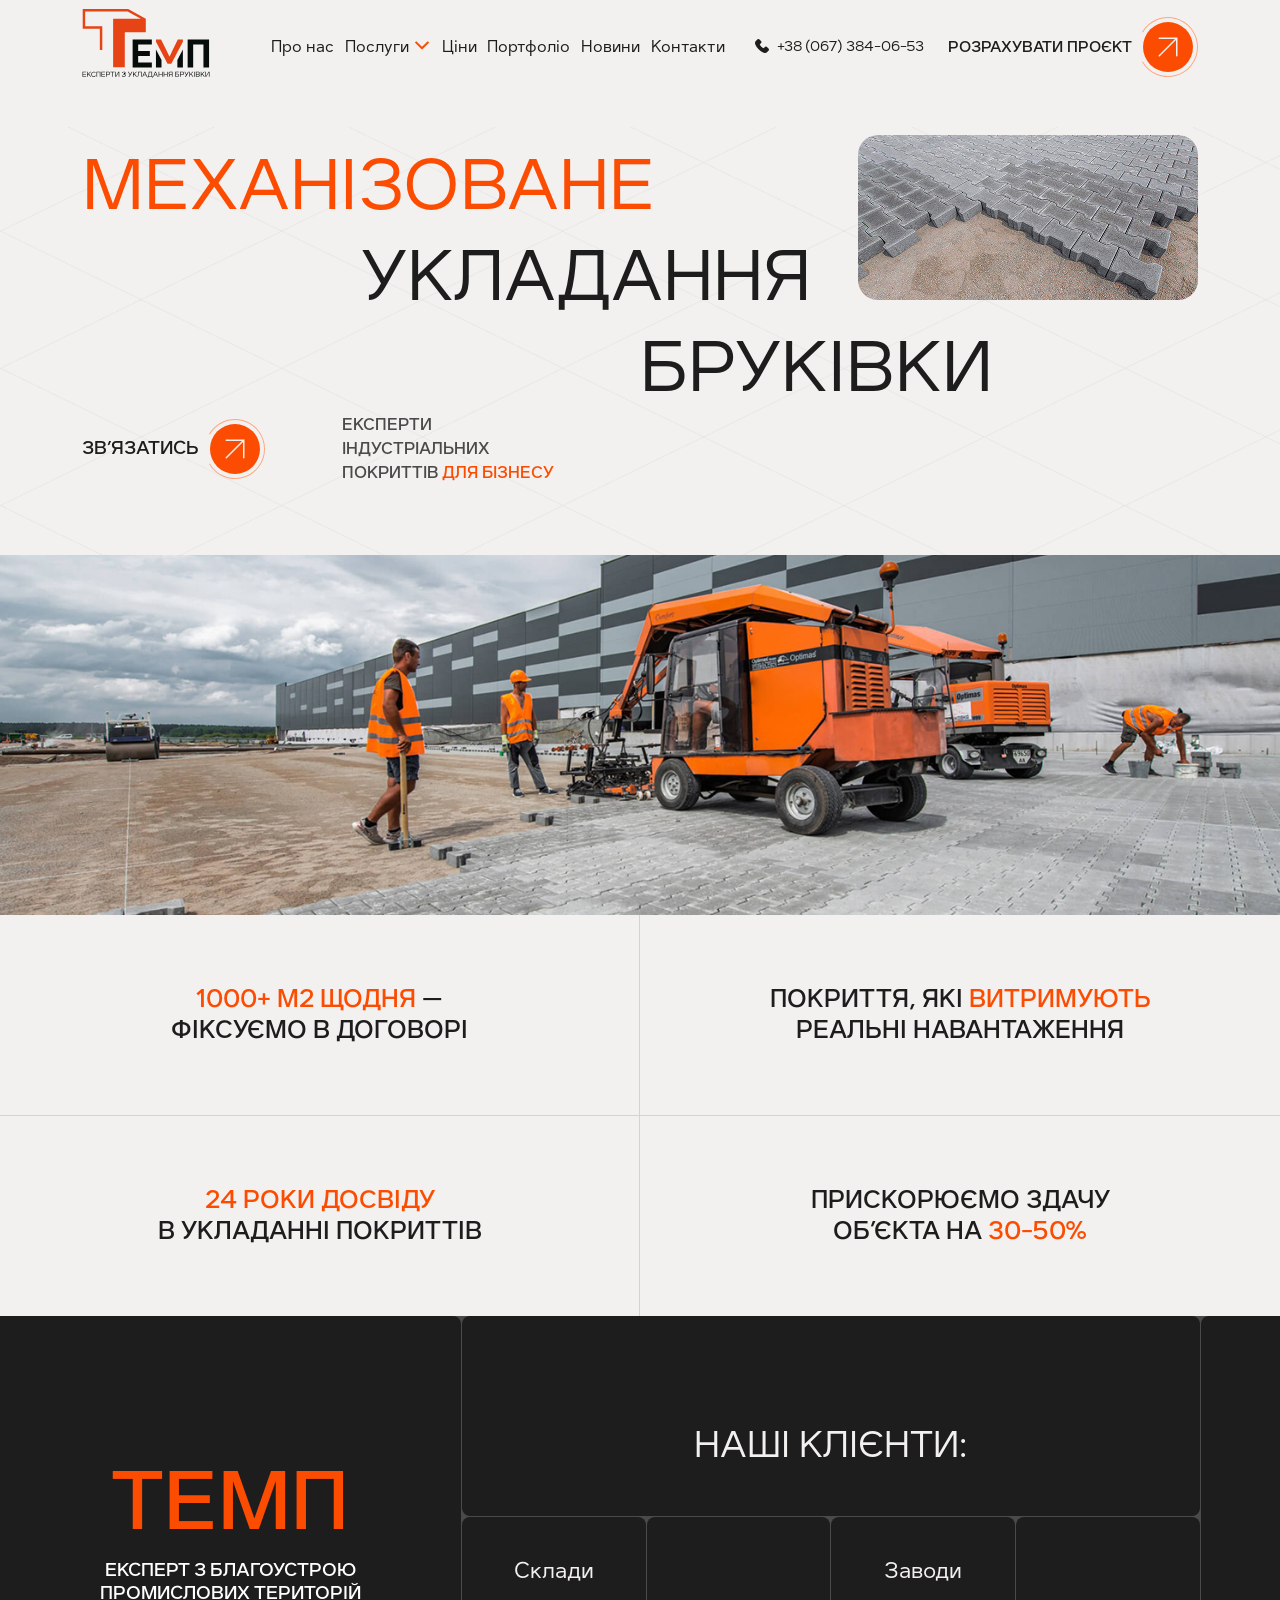
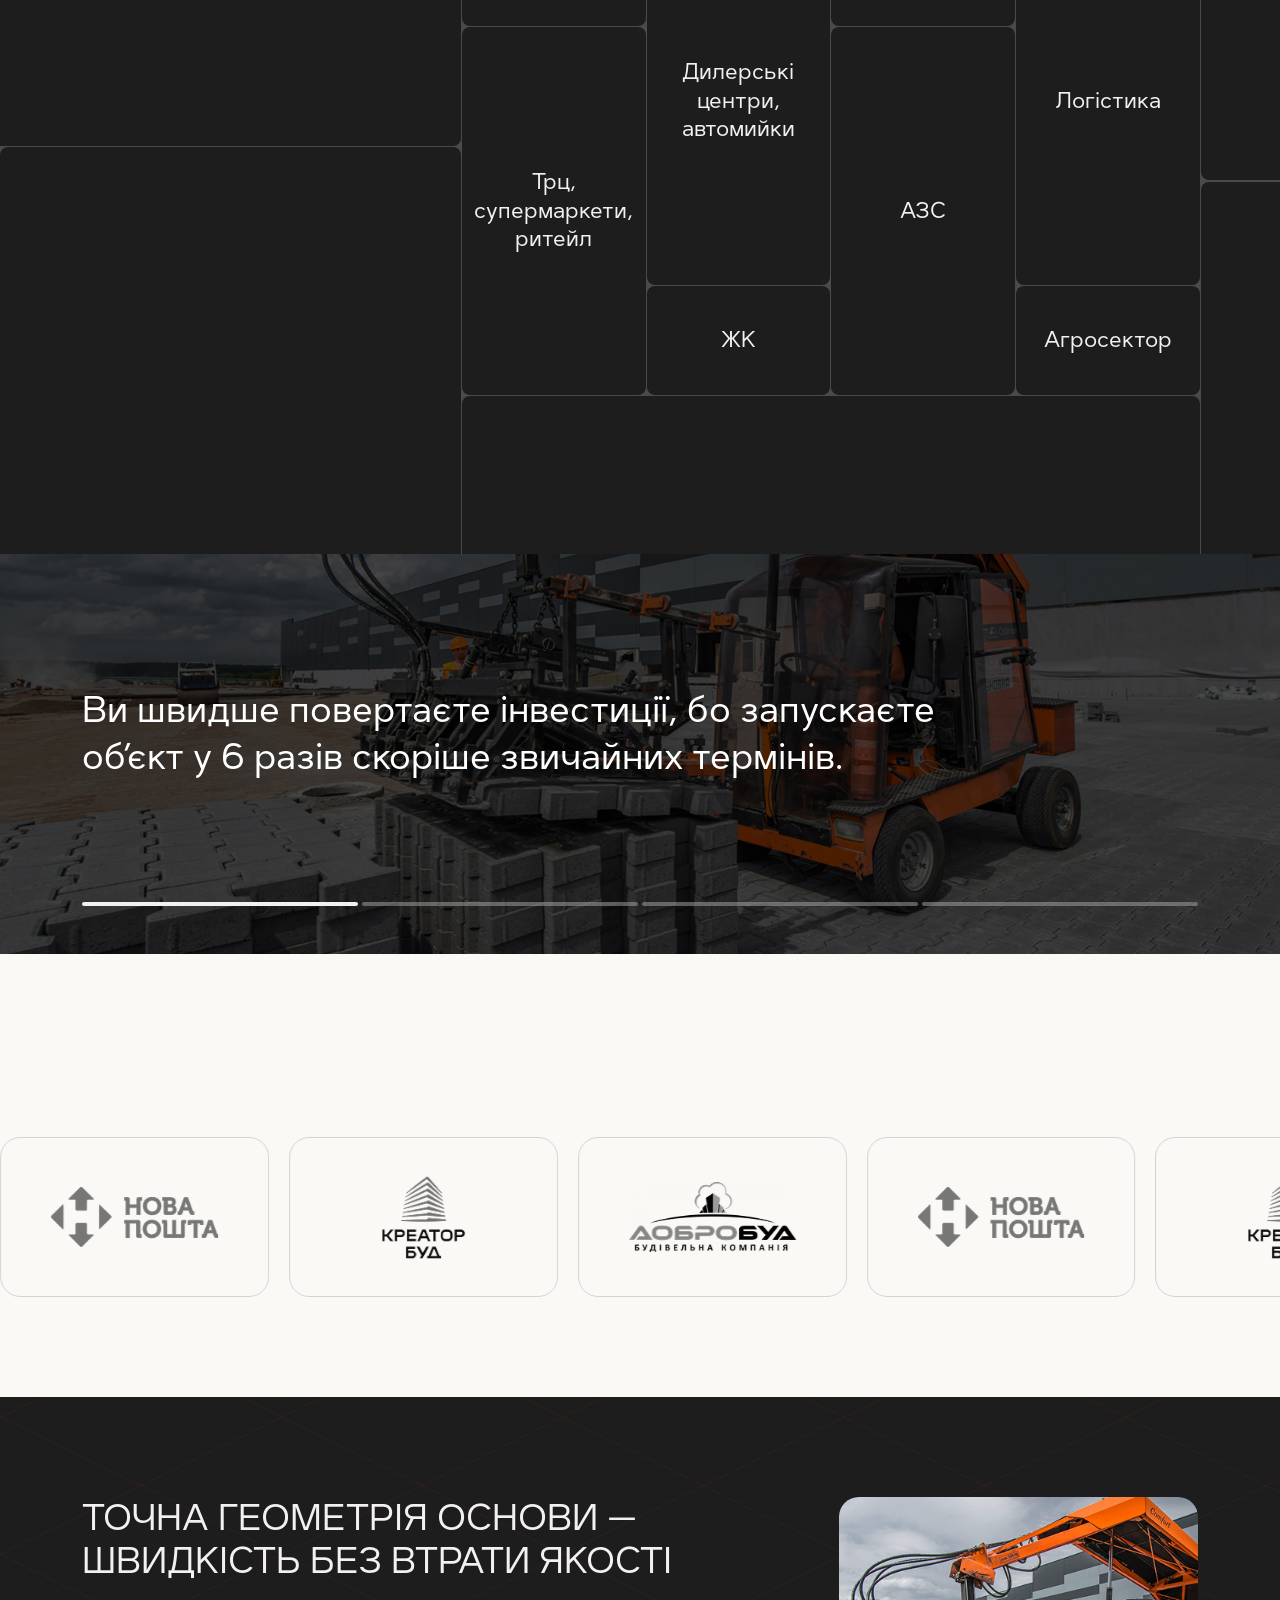
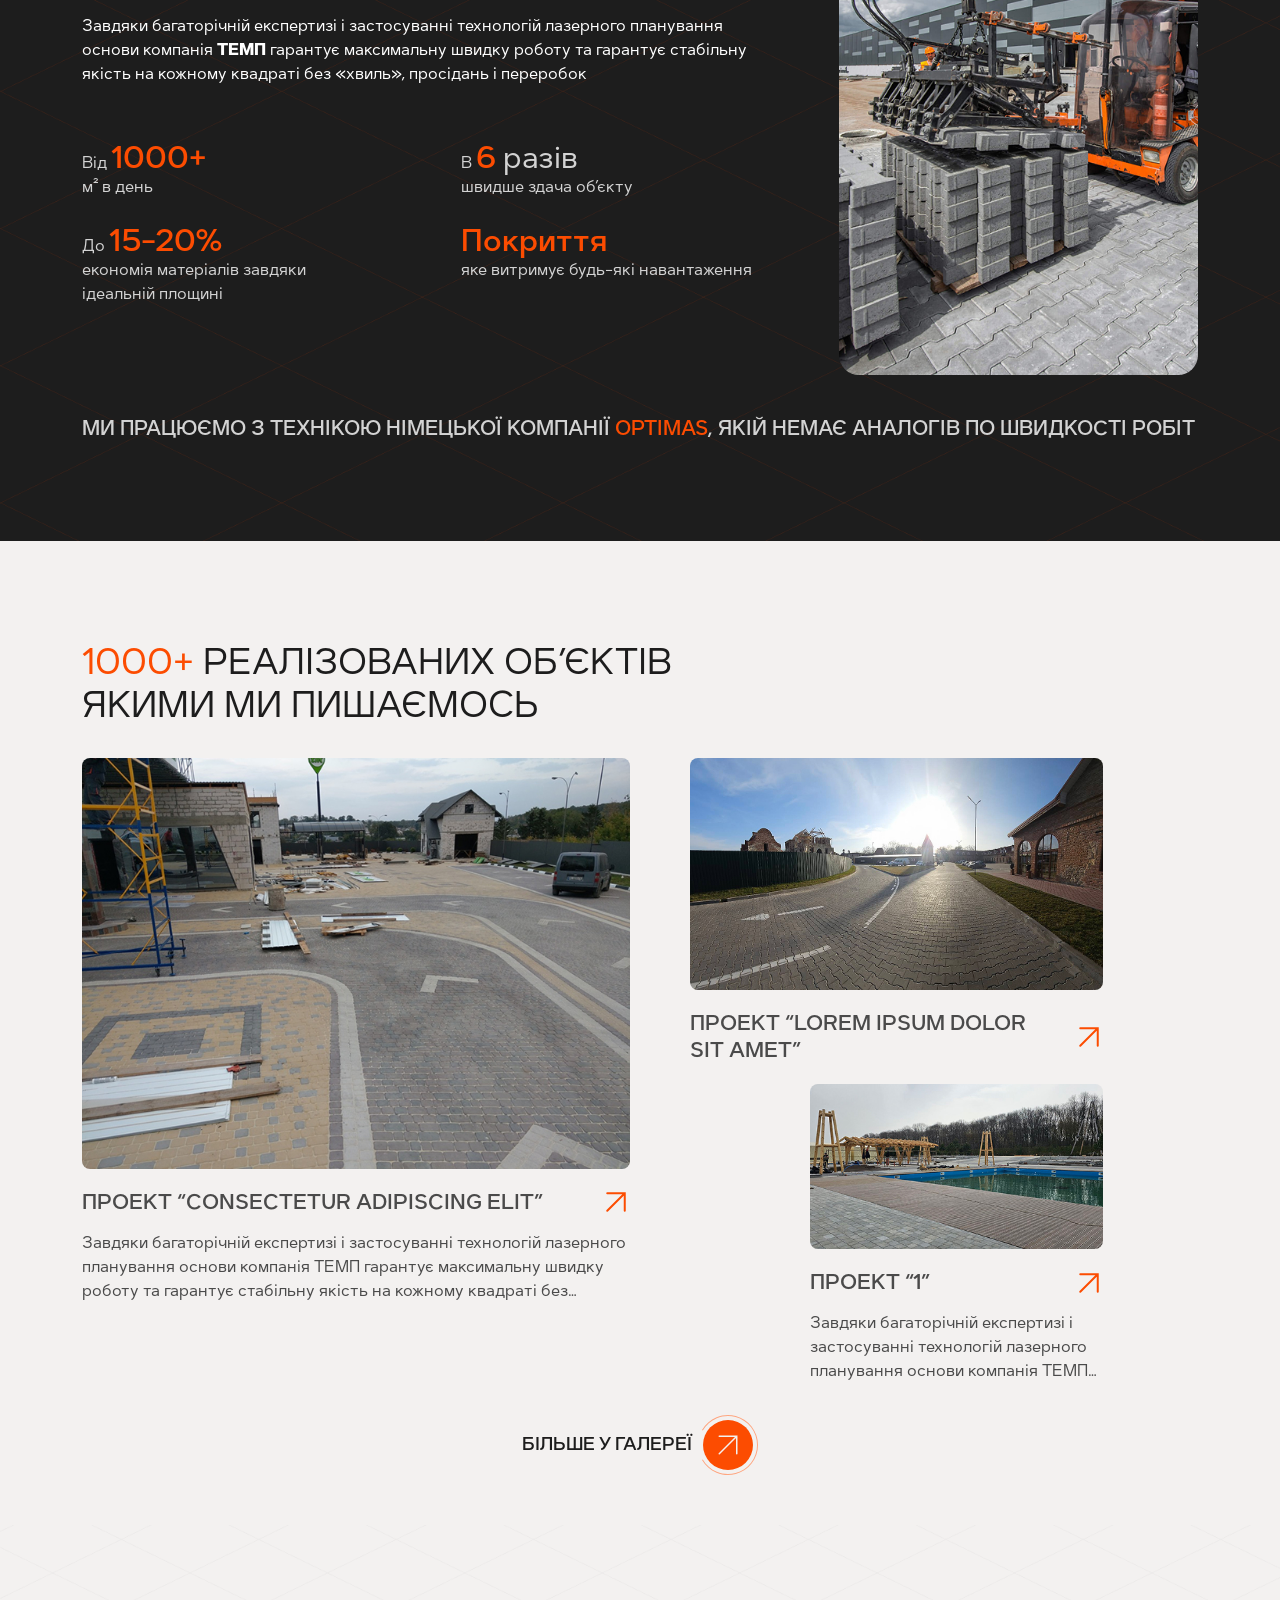
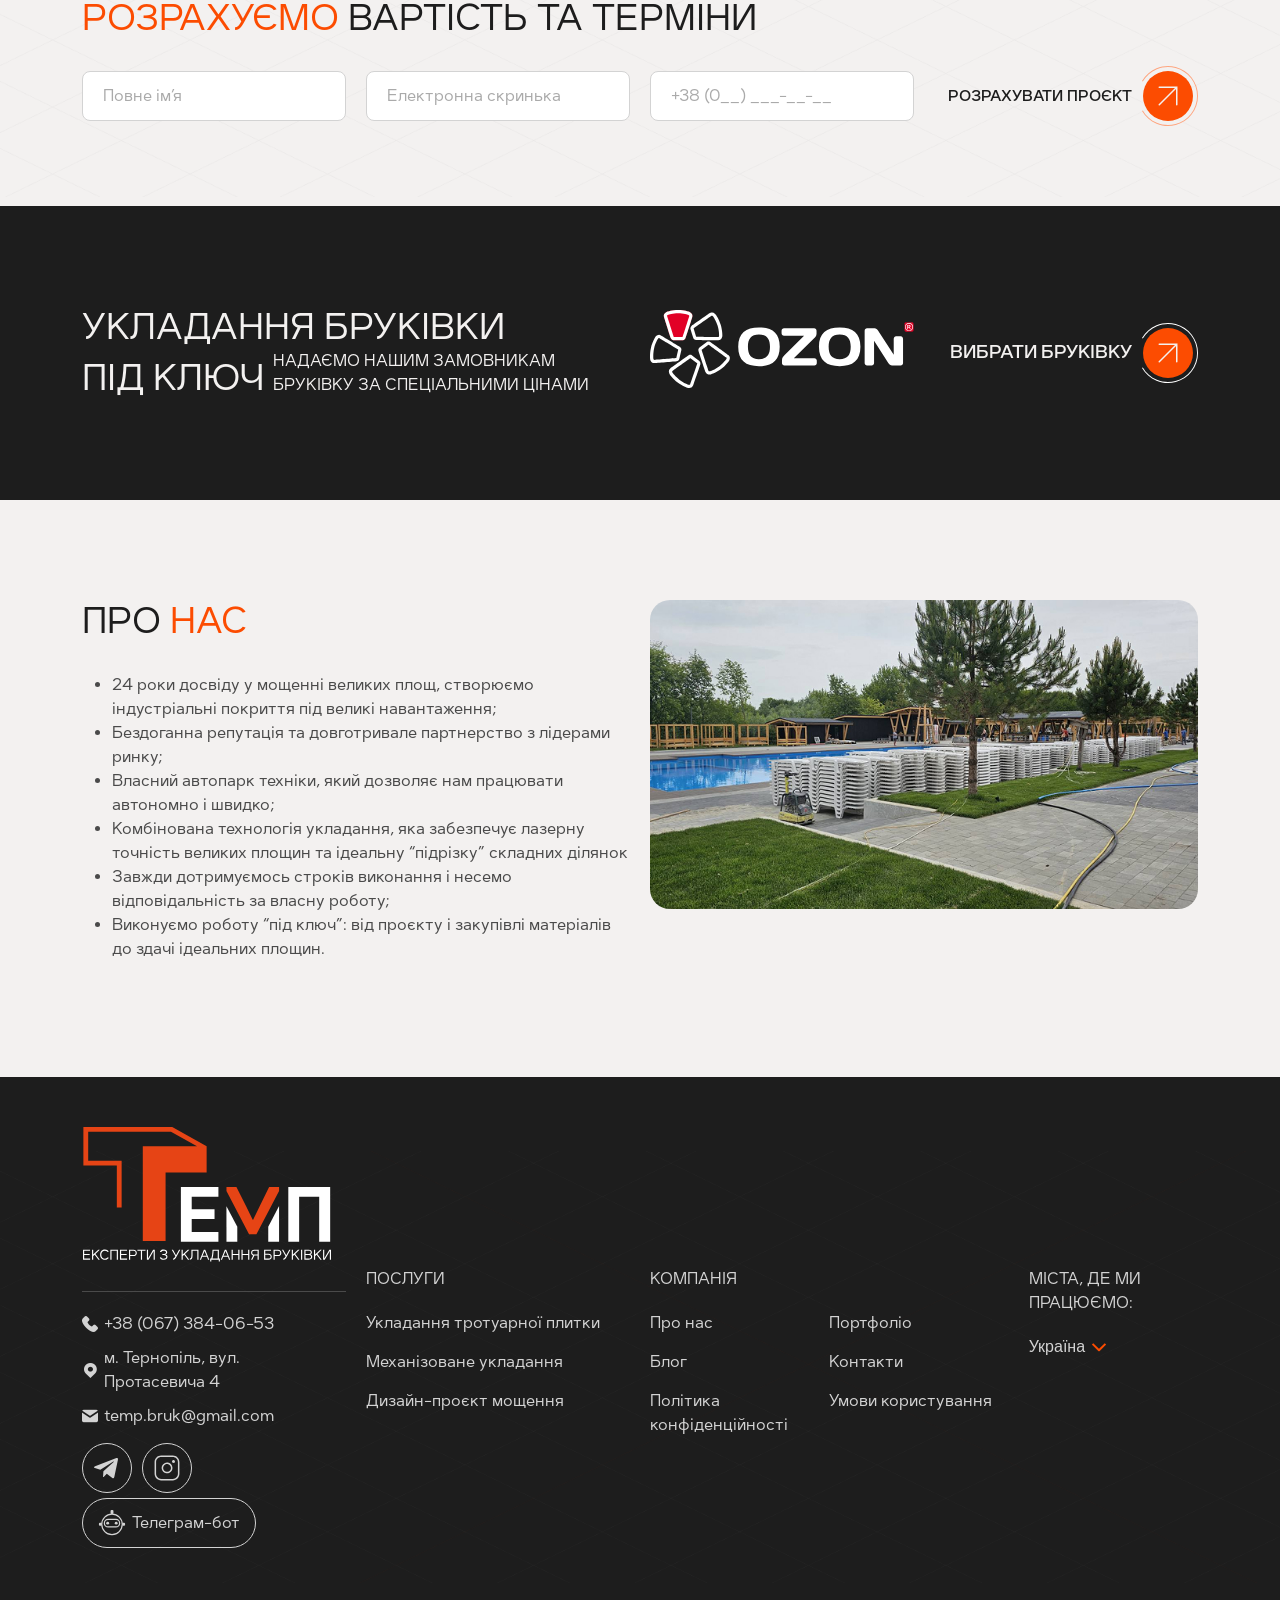
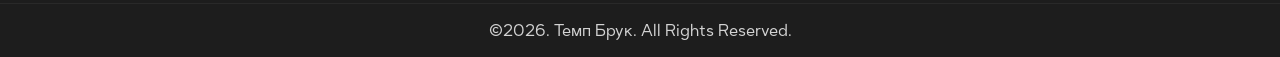
==== index.html @ 953f1223 "aos" ====
<!DOCTYPE html>
<html lang="en">

<head>
    <meta charset="UTF-8">
    <meta http-equiv="X-UA-Compatible" content="IE=edge">
    <meta name="viewport" content="width=device-width, initial-scale=1.0">
    <title>TEMP</title>
    <!-- <link rel="icon" type="image/x-icon" href="favicon.png"> -->


    <link rel="stylesheet" href="css/lib/swiper.css">
    <link rel="stylesheet" href="css/lib/bootstrap-grid.min.css">
    <link rel="stylesheet" href="css/lib/aos.css">
    <link rel="stylesheet" href="css/style.css">
</head>

<body>
    <div class="pagewrapper">
        <header class="header">
            <div class="container">
                <div class="row align-items-center">
                    <div class="col-xl-2 col-md-3 col-4">
                        <a href="#" class="header__logo">
                            <img src="img/general/logo.svg" alt="logo">
                        </a>
                    </div>
                    <div class="col-xl-5 navcol">
                        <nav class="site-nav" aria-label="Primary">
                            <ul class="header__menu">
                                <li class="menu-item"><a href="#">Про нас</a></li>
                                <li class="menu-item menu-item-has-children">
                                    <span>
                                        Послуги
                                        <i>
                                            <svg width="18" height="18" viewBox="0 0 18 18" fill="none"
                                                xmlns="http://www.w3.org/2000/svg">
                                                <path d="M14.728 6.54492L9.00071 12.2722L3.27344 6.54492"
                                                    stroke="#FC4C01" stroke-width="2" stroke-linecap="square"
                                                    stroke-linejoin="round" />
                                            </svg>
                                        </i>
                                    </span>
                                    <ul class="sub-menu">
                                        <li class="menu-item"><a href="#">Укладання бруківки</a>
                                        </li>
                                        <li class="menu-item"><a href="#">Механізоване укладання</a></li>
                                        <li class="menu-item"><a href="#">Ручне укладання бруківки</a>
                                        </li>
                                        <li class="menu-item"><a href="#">Проєктування благоустрою</a>
                                        </li>
                                    </ul>
                                </li>
                                <li class="menu-item"><a href="#">Ціни</a></li>
                                <li class="menu-item"><a href="#">Портфоліо</a></li>
                                <li class="menu-item"><a href="#">Новини</a></li>
                                <li class="menu-item"><a href="#">Контакти</a></li>
                            </ul>
                            <a href="#" class="calculate-btn">
                                Розрахувати проєкт
                                <span class="circle-animation">
                                    <svg width="60" height="60" viewBox="0 0 60 60" fill="none"
                                        xmlns="http://www.w3.org/2000/svg">
                                        <path
                                            d="M4 45C7.30315 50.7192 12.4018 55.1891 18.5052 57.7164C24.6087 60.2436 31.3757 60.687 37.7569 58.9778C44.1381 57.2685 49.7768 53.5022 53.7985 48.2628C57.8201 43.0235 60 36.604 60 30C60 23.396 57.8201 16.9765 53.7985 11.7372C49.7768 6.49784 44.1381 2.73148 37.7569 1.02224C31.3757 -0.687012 24.6087 -0.243627 18.5052 2.28362C12.4018 4.81087 7.30315 9.28075 4 15L4.82025 15.4734C8.01915 9.93466 12.9569 5.60586 18.8677 3.15837C24.7785 0.710881 31.332 0.28149 37.5118 1.93679C43.6916 3.5921 49.1523 7.23958 53.0471 12.3135C56.9418 17.3875 59.0529 23.6044 59.0529 30C59.0529 36.3956 56.9418 42.6125 53.0471 47.6865C49.1523 52.7604 43.6916 56.4079 37.5118 58.0632C31.332 59.7185 24.7785 59.2891 18.8677 56.8416C12.9569 54.3941 8.01915 50.0653 4.82025 44.5266L4 45Z"
                                            fill="#FEA680" />
                                        <rect x="5" y="5" width="50" height="50" rx="25" fill="#FC4C01" />
                                    </svg>
                                    <div class="calculate__icons">
                                        <img class="default-ic" src="img/general/arrow-circlebtn.svg" alt="icon">
                                        <img class="hover-ic" src="img/general/arrow-circlebtn.svg" alt="icon">
                                    </div>
                                </span>
                            </a>
                        </nav>
                        <button class="closemenu">
                            <img src="img/general/close.png" alt="close menu">
                        </button>
                    </div>
                    <div class="col-xl-5 col-md-9 col-8">
                        <div class="header__actions">
                            <a href="tel:+380673840653" class="header__tel">
                                <i class="icon-tel-icon"></i>
                                <span>+38 (067) 384-06-53</span>
                            </a>
                            <a href="#" class="calculate-btn">
                                Розрахувати проєкт
                                <span class="circle-animation">
                                    <svg width="60" height="60" viewBox="0 0 60 60" fill="none"
                                        xmlns="http://www.w3.org/2000/svg">
                                        <path
                                            d="M4 45C7.30315 50.7192 12.4018 55.1891 18.5052 57.7164C24.6087 60.2436 31.3757 60.687 37.7569 58.9778C44.1381 57.2685 49.7768 53.5022 53.7985 48.2628C57.8201 43.0235 60 36.604 60 30C60 23.396 57.8201 16.9765 53.7985 11.7372C49.7768 6.49784 44.1381 2.73148 37.7569 1.02224C31.3757 -0.687012 24.6087 -0.243627 18.5052 2.28362C12.4018 4.81087 7.30315 9.28075 4 15L4.82025 15.4734C8.01915 9.93466 12.9569 5.60586 18.8677 3.15837C24.7785 0.710881 31.332 0.28149 37.5118 1.93679C43.6916 3.5921 49.1523 7.23958 53.0471 12.3135C56.9418 17.3875 59.0529 23.6044 59.0529 30C59.0529 36.3956 56.9418 42.6125 53.0471 47.6865C49.1523 52.7604 43.6916 56.4079 37.5118 58.0632C31.332 59.7185 24.7785 59.2891 18.8677 56.8416C12.9569 54.3941 8.01915 50.0653 4.82025 44.5266L4 45Z"
                                            fill="#FEA680" />
                                        <rect x="5" y="5" width="50" height="50" rx="25" fill="#FC4C01" />
                                    </svg>
                                    <div class="calculate__icons">
                                        <img class="default-ic" src="img/general/arrow-circlebtn.svg" alt="icon">
                                        <img class="hover-ic" src="img/general/arrow-circlebtn.svg" alt="icon">
                                    </div>
                                </span>
                            </a>
                        </div>
                    </div>
                </div>

                <button class="mebubtn">
                    <img src="img/general/menu.png" alt="menu">
                </button>
            </div>
            <div class="menu-overlay" aria-hidden="true"></div>
        </header>

        <main class="main">
            <section class="hero">
                <div class="container">
                    <div class="hero__wrapper">
                        <h1 class="hero__title">
                            <span class="hero__redtext" data-aos="fade-left" data-aos-delay="100">механізоване</span>
                            <span class="hero__smspace" data-aos="fade-left" data-aos-delay="300">Укладання</span>
                            <span class="hero__lgspace" data-aos="fade-left" data-aos-delay="500">бруківки</span>
                        </h1>
                        <div class="hero__thumbpic">
                            <img src="img/main/hero-small.jpg" alt="img">
                        </div>
                        <div class="hero__info">
                            <a href="#" class="contact-link">
                                Зв’язатись
                                <span class="circle-animation">
                                    <svg width="60" height="60" viewBox="0 0 60 60" fill="none"
                                        xmlns="http://www.w3.org/2000/svg">
                                        <path
                                            d="M4 45C7.30315 50.7192 12.4018 55.1891 18.5052 57.7164C24.6087 60.2436 31.3757 60.687 37.7569 58.9778C44.1381 57.2685 49.7768 53.5022 53.7985 48.2628C57.8201 43.0235 60 36.604 60 30C60 23.396 57.8201 16.9765 53.7985 11.7372C49.7768 6.49784 44.1381 2.73148 37.7569 1.02224C31.3757 -0.687012 24.6087 -0.243627 18.5052 2.28362C12.4018 4.81087 7.30315 9.28075 4 15L4.82025 15.4734C8.01915 9.93466 12.9569 5.60586 18.8677 3.15837C24.7785 0.710881 31.332 0.28149 37.5118 1.93679C43.6916 3.5921 49.1523 7.23958 53.0471 12.3135C56.9418 17.3875 59.0529 23.6044 59.0529 30C59.0529 36.3956 56.9418 42.6125 53.0471 47.6865C49.1523 52.7604 43.6916 56.4079 37.5118 58.0632C31.332 59.7185 24.7785 59.2891 18.8677 56.8416C12.9569 54.3941 8.01915 50.0653 4.82025 44.5266L4 45Z"
                                            fill="#FEA680" />
                                        <rect x="5" y="5" width="50" height="50" rx="25" fill="#FC4C01" />
                                    </svg>
                                    <div class="calculate__icons">
                                        <img class="default-ic" src="img/general/arrow-circlebtn.svg" alt="icon">
                                        <img class="hover-ic" src="img/general/arrow-circlebtn.svg" alt="icon">
                                    </div>
                                </span>
                            </a>
                            <p>
                                Експерти індустріальних покриттів <span>для бізнесу</span>
                            </p>
                        </div>
                    </div>
                </div>
                <div class="hero__mainpic">
                    <img src="img/main/hero.jpg" alt="img">
                    <!-- <video autoplay="" loop="" muted="" playsinline="">
                        <source src="video/hero.mp4" type="video/mp4">
                    </video> -->
                </div>
            </section>

            <section class="benefits p0">
                <div class="row g-0">
                    <div class="col-md-6">
                        <div class="benefits__item" >
                            <p data-aos="fade-up">
                                <span>1000+ m2 щодня</span> —<br>
                                фіксуємо в договорі
                            </p>
                        </div>
                    </div>
                    <div class="col-md-6">
                        <div class="benefits__item">
                            <p data-aos="fade-up">
                                Покриття, які <span>витримують</span><br>
                                реальні навантаження
                            </p>
                        </div>
                    </div>
                    <div class="col-md-6">
                        <div class="benefits__item">
                            <p data-aos="fade-up">
                                <span>24 роки досвіду</span><br>
                                в укладанні покриттів
                            </p>
                        </div>
                    </div>
                    <div class="col-md-6">
                        <div class="benefits__item">
                            <p data-aos="fade-up">
                                Прискорюємо здачу<br>
                                об’єкта на <span>30-50%</span>
                            </p>
                        </div>
                    </div>
                </div>
            </section>

            <section class="clients p0">
                <div class="row g-0">
                    <div class="clients__leftcol">
                        <div class="gridbox v1">
                            <div class="clients__title"  data-aos="fade-up">
                                <p class="title">темп</p>
                                <p class="descr">
                                    експерт з благоустрою<br> промислових територій
                                </p>
                            </div>
                        </div>
                    </div>
                    <div class="clients__rightcol">
                        <div class="gridbox v2">
                            <h2 class="white"  data-aos="fade-up">Наші клієнти:</h2>
                        </div>
                        <div class="gridbox__wrapper row g-0">
                            <div class="col-lg-3 col-6">
                                <a href="#" class="gridbox v3">Склади</a>
                                <a href="#" class="gridbox v4">
                                    Трц,<br> супермаркети,<br> ритейл
                                </a>
                            </div>
                            <div class="col-lg-3 col-6">
                                <a href="#" class="gridbox v4">
                                    Дилерські<br> центри,<br> автомийки
                                </a>
                                <a href="#" class="gridbox v3">ЖК</a>
                            </div>
                            <div class="col-lg-3 col-6">
                                <a href="#" class="gridbox v3">Заводи</a>
                                <a href="#" class="gridbox v4">АЗС</a>
                            </div>
                            <div class="col-lg-3 col-6">
                                <a href="#" class="gridbox v4">Логістика</a>
                                <a href="#" class="gridbox v3">Агросектор</a>
                            </div>
                        </div>
                    </div>
                </div>
            </section>

            <div class="workwithtemp">
                <div class="container">
                    <p class="title"  data-aos="fade-left">Працюючи з темп:</p>
                </div>
                <div class="textslider__bg">
                    <img src="img/main/sliderbg.jpg" alt="">
                </div>
                <div class="container">
                    <div class="swiper textslider">
                        <div class="swiper-wrapper">
                            <div class="swiper-slide">
                                <div class="slide-content">
                                    <p>
                                        Ви швидше повертаєте інвестиції, бо запускаєте<br>
                                        об’єкт у 6 разів скоріше звичайних термінів.
                                    </p>
                                </div>
                            </div>
                            <div class="swiper-slide">
                                <div class="slide-content">
                                    <p>
                                        Ви отримуєте гарантію якості, відповідність міжнародним нормам та об’єкт, який
                                        пройде перевірку LIDAR сканером
                                    </p>
                                </div>
                            </div>
                            <div class="swiper-slide">
                                <div class="slide-content">
                                    <p>
                                        Вам гарантована цифрова точність та економія матеріалів чепрез вирівнювання
                                        основи лазерним планувальником
                                    </p>
                                </div>
                            </div>
                            <div class="swiper-slide">
                                <div class="slide-content">
                                    <p>
                                        Ви отримуєте роботу «під ключ» — автономну бригаду, яка заїжджає на об’єкт з
                                        власним автопарком техніки та експертизою
                                    </p>
                                </div>
                            </div>
                        </div>
                        <div class="swiper-pagination linepag"></div>
                    </div>
                </div>
            </div>

            <div class="trust">
                <div class="container">
                    <h2  data-aos="fade-left">Нам <span>довіряють</span> лідери ринку</h2>
                </div>
                <div class="swiper logoslider">
                    <div class="swiper-wrapper">
                        <div class="swiper-slide">
                            <div class="logoslider__item">
                                <img src="img/main/partner1.png" alt="logo">
                            </div>
                        </div>
                        <div class="swiper-slide">
                            <div class="logoslider__item">
                                <img src="img/main/partner2.png" alt="logo">
                            </div>
                        </div>
                        <div class="swiper-slide">
                            <div class="logoslider__item">
                                <img src="img/main/partner3.png" alt="logo">
                            </div>
                        </div>
                        <div class="swiper-slide">
                            <div class="logoslider__item">
                                <img src="img/main/partner4.png" alt="logo">
                            </div>
                        </div>
                        <div class="swiper-slide">
                            <div class="logoslider__item">
                                <img src="img/main/partner2.png" alt="logo">
                            </div>
                        </div>
                        <div class="swiper-slide">
                            <div class="logoslider__item">
                                <img src="img/main/partner3.png" alt="logo">
                            </div>
                        </div>
                        <div class="swiper-slide">
                            <div class="logoslider__item">
                                <img src="img/main/partner4.png" alt="logo">
                            </div>
                        </div>
                    </div>
                </div>
            </div>

            <section class="advantage-sect dark-bg">
                <div class="container">
                    <div class="row">
                        <div class="col-lg-8">
                            <div class="advantage-sect__content">
                                <div class="intro">
                                    <h2 class="white"  data-aos="fade-left">
                                        Точна геометрія основи — швидкість без втрати якості
                                    </h2>
                                    <p>
                                        Завдяки багаторічній експертизі і застосуванні технологій лазерного планування
                                        основи компанія <strong>ТЕМП</strong> гарантує максимальну швидку роботу та
                                        гарантує стабільну
                                        якість
                                        на кожному квадраті без «хвиль», просідань і переробок
                                    </p>
                                </div>
                                <div class="row">
                                    <div class="col-sm-6">
                                        <div class="advantage-sect__item">
                                            <p>
                                                Від <span><i>1000+</i></span><br>
                                                м² в день
                                            </p>
                                        </div>
                                    </div>
                                    <div class="col-sm-6">
                                        <div class="advantage-sect__item">
                                            <p>
                                                В <span><i>6</i> разів</span><br>
                                                швидше здача об’єкту
                                            </p>
                                        </div>
                                    </div>
                                    <div class="col-sm-6">
                                        <div class="advantage-sect__item">
                                            <p>
                                                До <span><i>15-20%</i></span><br>
                                                економія матеріалів завдяки<br> ідеальній площині
                                            </p>
                                        </div>
                                    </div>
                                    <div class="col-sm-6">
                                        <div class="advantage-sect__item">
                                            <p>
                                                <span><i>Покриття</i></span><br>
                                                яке витримує будь-які навантаження
                                            </p>
                                        </div>
                                    </div>


                                </div>
                            </div>
                        </div>
                        <div class="col-lg-4">
                            <div class="advantage-sect__img">
                                <img src="img/main/advantage.jpg" alt="img">
                            </div>
                        </div>
                        <div class="col-12">
                            <div class="infotext">
                                <p>
                                    Ми працюємо з технікою німецької компанії <span>OPTIMAS</span>, якій немає аналогів
                                    по швидкості
                                    робіт
                                </p>
                            </div>
                        </div>
                    </div>
                </div>
            </section>

            <section class="objects">
                <div class="container">
                    <h2  data-aos="fade-up">
                        <span>1000+</span> реалізованих об’єктів<br> якими ми пишаємось
                    </h2>
                    <div class="row">
                        <div class="col-md-6">
                            <div class="objects__item">
                                <a href="#">
                                    <div class="objects__item-img img-lg">
                                        <img src="img/main/object1.jpg" alt="img">
                                    </div>
                                    <h4>
                                        Проект “consectetur adipiscing elit”
                                        <button class="linkarr-anim">
                                            <img class="default-ic" src="img/general/link-arrow-orange.svg" alt="icon">
                                            <img class="hover-ic" src="img/general/link-arrow-orange.svg" alt="icon">
                                        </button>
                                    </h4>
                                    <p>
                                        Завдяки багаторічній експертизі і застосуванні технологій лазерного планування
                                        основи компанія ТЕМП гарантує максимальну швидку роботу та гарантує стабільну
                                        якість
                                        на кожному квадраті без «хвиль», просідань і переробок
                                    </p>
                                </a>
                            </div>
                        </div>
                        <div class="col-lg-5 rightcol col-md-6">
                            <div class="objects__item">
                                <a href="#">
                                    <div class="objects__item-img img-md">
                                        <img src="img/main/object2.jpg" alt="img">
                                    </div>
                                    <h4>
                                        Проект “Lorem ipsum dolor sit amet”
                                        <button class="linkarr-anim">
                                            <img class="default-ic" src="img/general/link-arrow-orange.svg" alt="icon">
                                            <img class="hover-ic" src="img/general/link-arrow-orange.svg" alt="icon">
                                        </button>
                                    </h4>
                                </a>
                            </div>
                            <div class="objects__item leftspace">
                                <a href="#">
                                    <div class="objects__item-img img-sm">
                                        <img src="img/main/object3.jpg" alt="img">
                                    </div>
                                    <h4>
                                        Проект “1”
                                        <button class="linkarr-anim">
                                            <img class="default-ic" src="img/general/link-arrow-orange.svg" alt="icon">
                                            <img class="hover-ic" src="img/general/link-arrow-orange.svg" alt="icon">
                                        </button>
                                    </h4>
                                    <p>
                                        Завдяки багаторічній експертизі і застосуванні технологій лазерного планування
                                        основи компанія ТЕМП гарантує максимальну швидку роботу та гарантує стабільну
                                        якість
                                        на кожному квадраті без «хвиль», просідань і переробок
                                    </p>
                                </a>
                            </div>
                        </div>
                    </div>
                    <div class="bottsectbtn">
                        <a href="#" class="contact-link">
                            Більше у галереї
                            <span class="circle-animation">
                                <svg width="60" height="60" viewBox="0 0 60 60" fill="none"
                                    xmlns="http://www.w3.org/2000/svg">
                                    <path
                                        d="M4 45C7.30315 50.7192 12.4018 55.1891 18.5052 57.7164C24.6087 60.2436 31.3757 60.687 37.7569 58.9778C44.1381 57.2685 49.7768 53.5022 53.7985 48.2628C57.8201 43.0235 60 36.604 60 30C60 23.396 57.8201 16.9765 53.7985 11.7372C49.7768 6.49784 44.1381 2.73148 37.7569 1.02224C31.3757 -0.687012 24.6087 -0.243627 18.5052 2.28362C12.4018 4.81087 7.30315 9.28075 4 15L4.82025 15.4734C8.01915 9.93466 12.9569 5.60586 18.8677 3.15837C24.7785 0.710881 31.332 0.28149 37.5118 1.93679C43.6916 3.5921 49.1523 7.23958 53.0471 12.3135C56.9418 17.3875 59.0529 23.6044 59.0529 30C59.0529 36.3956 56.9418 42.6125 53.0471 47.6865C49.1523 52.7604 43.6916 56.4079 37.5118 58.0632C31.332 59.7185 24.7785 59.2891 18.8677 56.8416C12.9569 54.3941 8.01915 50.0653 4.82025 44.5266L4 45Z"
                                        fill="#FEA680"></path>
                                    <rect x="5" y="5" width="50" height="50" rx="25" fill="#FC4C01"></rect>
                                </svg>
                                <div class="calculate__icons">
                                    <img class="default-ic" src="img/general/arrow-circlebtn.svg" alt="icon">
                                    <img class="hover-ic" src="img/general/arrow-circlebtn.svg" alt="icon">
                                </div>
                            </span>
                        </a>
                    </div>
                </div>
            </section>

            <section class="consult">
                <div class="container">
                    <h2  data-aos="fade-left"><span>Розрахуємо</span> вартість та терміни</h2>
                    <form action="#">
                        <div class="row align-items-center">
                            <div class="col-lg-3 col-md-4">
                                <div class="inputfield">
                                    <input type="text" placeholder="Повне ім’я">
                                </div>
                            </div>
                            <div class="col-lg-3 col-md-4">
                                <div class="inputfield">
                                    <input type="email" placeholder="Електронна скринька">
                                </div>
                            </div>
                            <div class="col-lg-3 col-md-4">
                                <div class="inputfield">
                                    <input type="text" class="telnum" placeholder="+38 (0__) ___-__-__">
                                </div>
                            </div>
                            <div class="col-lg-3 col-12 text-end text-md-center">
                                <button class="contact-link">
                                    розрахувати проєкт
                                    <span class="circle-animation">
                                        <svg width="60" height="60" viewBox="0 0 60 60" fill="none"
                                            xmlns="http://www.w3.org/2000/svg">
                                            <path
                                                d="M4 45C7.30315 50.7192 12.4018 55.1891 18.5052 57.7164C24.6087 60.2436 31.3757 60.687 37.7569 58.9778C44.1381 57.2685 49.7768 53.5022 53.7985 48.2628C57.8201 43.0235 60 36.604 60 30C60 23.396 57.8201 16.9765 53.7985 11.7372C49.7768 6.49784 44.1381 2.73148 37.7569 1.02224C31.3757 -0.687012 24.6087 -0.243627 18.5052 2.28362C12.4018 4.81087 7.30315 9.28075 4 15L4.82025 15.4734C8.01915 9.93466 12.9569 5.60586 18.8677 3.15837C24.7785 0.710881 31.332 0.28149 37.5118 1.93679C43.6916 3.5921 49.1523 7.23958 53.0471 12.3135C56.9418 17.3875 59.0529 23.6044 59.0529 30C59.0529 36.3956 56.9418 42.6125 53.0471 47.6865C49.1523 52.7604 43.6916 56.4079 37.5118 58.0632C31.332 59.7185 24.7785 59.2891 18.8677 56.8416C12.9569 54.3941 8.01915 50.0653 4.82025 44.5266L4 45Z"
                                                fill="#FEA680"></path>
                                            <rect x="5" y="5" width="50" height="50" rx="25" fill="#FC4C01"></rect>
                                        </svg>
                                        <div class="calculate__icons">
                                            <img class="default-ic" src="img/general/arrow-circlebtn.svg" alt="icon">
                                            <img class="hover-ic" src="img/general/arrow-circlebtn.svg" alt="icon">
                                        </div>
                                    </span>
                                </button>
                            </div>
                        </div>
                    </form>
                </div>
            </section>

            <section class="cta dark-bg">
                <div class="container">
                    <div class="row align-items-center">
                        <div class="col-lg-6">
                            <h2 class="white">
                                Укладання бруківки <br>
                                під ключ
                                <span class="subtext">Надаємо нашим замовникам бруківку за спеціальними цінами</span>
                            </h2>
                        </div>
                        <div class="col-lg-3">
                            <img src="img/main/logo1.svg" alt="ozon">
                        </div>
                        <div class="col-lg-3 text-end text-md-center">
                            <a href="#" class="contact-link white">
                                Вибрати бруківку
                                <span class="circle-animation">
                                    <svg width="60" height="60" viewBox="0 0 60 60" fill="none"
                                        xmlns="http://www.w3.org/2000/svg">
                                        <path
                                            d="M4 45C7.30315 50.7192 12.4018 55.1891 18.5052 57.7164C24.6087 60.2436 31.3757 60.687 37.7569 58.9778C44.1381 57.2685 49.7768 53.5022 53.7985 48.2628C57.8201 43.0235 60 36.604 60 30C60 23.396 57.8201 16.9765 53.7985 11.7372C49.7768 6.49784 44.1381 2.73148 37.7569 1.02224C31.3757 -0.687012 24.6087 -0.243627 18.5052 2.28362C12.4018 4.81087 7.30315 9.28075 4 15L4.82025 15.4734C8.01915 9.93466 12.9569 5.60586 18.8677 3.15837C24.7785 0.710881 31.332 0.28149 37.5118 1.93679C43.6916 3.5921 49.1523 7.23958 53.0471 12.3135C56.9418 17.3875 59.0529 23.6044 59.0529 30C59.0529 36.3956 56.9418 42.6125 53.0471 47.6865C49.1523 52.7604 43.6916 56.4079 37.5118 58.0632C31.332 59.7185 24.7785 59.2891 18.8677 56.8416C12.9569 54.3941 8.01915 50.0653 4.82025 44.5266L4 45Z"
                                            fill="#fff"></path>
                                        <rect x="5" y="5" width="50" height="50" rx="25" fill="#FC4C01"></rect>
                                    </svg>
                                    <div class="calculate__icons">
                                        <img class="default-ic" src="img/general/arrow-circlebtn.svg" alt="icon">
                                        <img class="hover-ic" src="img/general/arrow-circlebtn.svg" alt="icon">
                                    </div>
                                </span>
                            </a>
                        </div>
                    </div>
                </div>
            </section>

            <section class="textsection">
                <div class="container">
                    <div class="row">
                        <div class="col-lg-6">
                            <div class="textsection__content">
                                <h2  data-aos="fade-left">Про <span>нас</span></h2>
                                <ul>
                                    <li>
                                        24 роки досвіду у мощенні великих площ, створюємо індустріальні покриття під
                                        великі навантаження;
                                    </li>
                                    <li>
                                        Бездоганна репутація та довготривале партнерство з лідерами ринку;
                                    </li>
                                    <li>
                                        Власний автопарк техніки, який дозволяє нам працювати автономно і швидко;
                                    </li>
                                    <li>
                                        Комбінована технологія укладання, яка забезпечує лазерну точність великих площин
                                        та ідеальну “підрізку” складних ділянок
                                    </li>
                                    <li>
                                        Завжди дотримуємось строків виконання і несемо відповідальність за власну
                                        роботу;
                                    </li>
                                    <li>
                                        Виконуємо роботу “під ключ”: від проєкту і закупівлі матеріалів до здачі
                                        ідеальних площин.
                                    </li>
                                </ul>
                                <!-- <h3>Lorem, ipsum dolor.</h3>
                                <h4>Lorem, ipsum dolor.</h4>
                                <h5>Lorem, ipsum dolor.</h5>
                                <h6>Lorem, ipsum dolor.</h6>
                                <p>Lorem ipsum dolor sit amet consectetur adipisicing elit. Libero aliquid dolorum,
                                    labore itaque nulla nostrum sequi ea voluptatum minima ratione quis consequuntur,
                                    dolorem, sed repellendus qui ipsa possimus rerum magnam?</p> -->
                            </div>
                        </div>
                        <div class="col-lg-6">
                            <img src="img/main/image.jpg" alt="img">
                        </div>
                    </div>
                </div>
            </section>

        </main>

        <footer class="footer">
            <div class="footer__content">
                <div class="container">
                    <div class="row">
                        <div class="col-xl-12 col-lg-7 col-md-6">
                            <a class="footer__logo" href="#">
                                <img src="img/general/footer-logo.svg" alt="logo">
                            </a>
                        </div>
                        <div class="col-xxl-4 col-xl-3 col-lg-5 col-md-6">
                            <div class="footer__contact-info">
                                <ul class="addrlist">
                                    <li>
                                        <a href="tel:+380673840653">
                                            <i class="icon-tel-icon"></i>
                                            +38 (067) 384-06-53
                                        </a>
                                    </li>
                                    <li>
                                        <a href="#">
                                            <i class="icon-footer-loc"></i>
                                            м. Тернопіль, вул. Протасевича 4
                                        </a>
                                    </li>
                                    <li>
                                        <a href="mailto:temp.bruk@gmail.com">
                                            <i class="icon-footer-email"></i>
                                            temp.bruk@gmail.com
                                        </a>

                                    </li>
                                </ul>
                                <ul class="soclist">
                                    <li>
                                        <a href="#" target="_blank">
                                            <svg width="28" height="28" viewBox="0 0 28 28" fill="none"
                                                xmlns="http://www.w3.org/2000/svg">
                                                <path
                                                    d="M24.9339 5.84104L21.3083 23.0011C21.0414 24.2179 20.32 24.5137 19.3133 23.9405L13.7921 19.8539L11.1309 22.4316C10.8733 22.7644 10.4739 22.9771 10.0267 22.9771C10.023 22.9771 10.0212 22.9771 10.0175 22.9771L10.4095 17.3298L20.6421 8.04337C21.0838 7.64951 20.5427 7.42576 19.9556 7.81963L7.31396 15.819L1.86641 14.1104C0.688555 13.735 0.655427 12.927 2.11486 12.3463L23.4008 4.10284C24.3909 3.74041 25.2522 4.33953 24.932 5.84289L24.9339 5.84104Z"
                                                    fill="#D3D3D3" />
                                            </svg>
                                        </a>
                                    </li>
                                    <li>
                                        <a href="#" target="_blank">
                                            <svg width="28" height="28" viewBox="0 0 28 28" fill="none"
                                                xmlns="http://www.w3.org/2000/svg">
                                                <path
                                                    d="M24.917 8.16699C24.9168 5.35969 22.6413 3.08398 19.834 3.08398H8.16699C5.3598 3.08416 3.08416 5.3598 3.08398 8.16699V19.834C3.08398 22.6413 5.35969 24.9168 8.16699 24.917H19.834C22.6414 24.917 24.917 22.6414 24.917 19.834V8.16699ZM26.417 19.834C26.417 23.4699 23.4699 26.417 19.834 26.417H8.16699C4.53127 26.4168 1.58398 23.4697 1.58398 19.834V8.16699C1.58416 4.53138 4.53138 1.58416 8.16699 1.58398H19.834C23.4697 1.58398 26.4168 4.53127 26.417 8.16699V19.834Z"
                                                    fill="#D3D3D3" />
                                                <path
                                                    d="M11.5551 9.14161C12.5663 8.61695 13.7173 8.42476 14.8441 8.5918C15.9937 8.76227 17.0585 9.29835 17.8803 10.1201C18.7018 10.9418 19.2372 12.0059 19.4076 13.1553C19.5747 14.2822 19.3825 15.4331 18.8578 16.4443C18.3331 17.4556 17.5024 18.2759 16.4848 18.7881C15.4671 19.3002 14.3136 19.4788 13.1889 19.2979C12.0643 19.1168 11.0256 18.5856 10.2201 17.7803C9.41451 16.9747 8.88258 15.9354 8.70156 14.8106C8.52057 13.6857 8.69915 12.5323 9.21133 11.5147C9.72356 10.497 10.5438 9.66634 11.5551 9.14161ZM14.6244 10.0752C13.8095 9.95437 12.9767 10.0942 12.2455 10.4736C11.5145 10.8531 10.9215 11.4538 10.5512 12.1895C10.181 12.9252 10.0522 13.7591 10.183 14.5723C10.3139 15.3856 10.6982 16.1372 11.2807 16.7197C11.863 17.302 12.6141 17.6855 13.4271 17.8164C14.2405 17.9473 15.0751 17.8186 15.8109 17.4482C16.5467 17.0779 17.1474 16.4851 17.5268 15.7539C17.9062 15.0227 18.0451 14.1899 17.9242 13.375C17.8009 12.5441 17.4137 11.7747 16.8197 11.1807C16.2255 10.5865 15.4557 10.1985 14.6244 10.0752Z"
                                                    fill="#D3D3D3" />
                                                <path
                                                    d="M21.9838 7.27997C22.0301 7.59207 21.9767 7.91081 21.8314 8.19085C21.6861 8.4709 21.4562 8.698 21.1744 8.83985C20.8926 8.9817 20.5732 9.03107 20.2617 8.98095C19.9502 8.93082 19.6624 8.78375 19.4393 8.56066C19.2162 8.33756 19.0692 8.0498 19.0191 7.7383C18.9689 7.42681 19.0183 7.10744 19.1601 6.82562C19.302 6.5438 19.5291 6.31388 19.8091 6.16857C20.0892 6.02325 20.4079 5.96995 20.72 6.01623C21.0384 6.06343 21.3331 6.21177 21.5607 6.43934C21.7882 6.66691 21.9366 6.96163 21.9838 7.27997Z"
                                                    fill="#D3D3D3" />
                                            </svg>
                                        </a>
                                    </li>
                                    <li>
                                        <a class="textbtn" href="#" target="_blank">
                                            <svg width="28" height="28" viewBox="0 0 28 28" fill="none"
                                                xmlns="http://www.w3.org/2000/svg">
                                                <circle class="hstroke" cx="14.0006" cy="15.3063" r="10.2453"
                                                    stroke="#D3D3D3" stroke-width="1.2" />
                                                <rect class="hstroke" x="6.36758" y="10.4184" width="15.264"
                                                    height="7.424" rx="3.712" stroke="#D3D3D3" stroke-width="1.2" />
                                                <circle class="hfill" cx="9.68636" cy="14.1307" r="1.43733"
                                                    fill="#D3D3D3" />
                                                <circle class="hfill" cx="18.1805" cy="14.1307" r="1.43733"
                                                    fill="#D3D3D3" />
                                                <rect class="hfill" x="0.933594" y="13.8691" width="2.87467"
                                                    height="2.87467" rx="1" fill="#D3D3D3" />
                                                <rect class="hfill" x="12.5625" y="0.933594" width="2.87467"
                                                    height="4.18133" rx="1" fill="#D3D3D3" />
                                                <rect class="hfill" x="24.1914" y="13.8691" width="2.87467"
                                                    height="2.87467" rx="1" fill="#D3D3D3" />
                                            </svg>
                                            Телеграм-бот
                                        </a>
                                    </li>
                                </ul>
                            </div>
                        </div>
                        <div class="col-xxl-2 offset-xxl-1 col-xl-3 col-lg-4">
                            <div class="footer__item">
                                <p class="title">послуги</p>
                                <ul>
                                    <li><a href="#">Укладання тротуарної плитки</a></li>
                                    <li><a href="#">Механізоване укладання</a></li>
                                    <li><a href="#">Дизайн-проєкт мощення</a></li>
                                </ul>
                            </div>
                        </div>
                        <div class="col-xxl-3 col-xl-4 col-lg-4">
                            <div class="footer__item ">
                                <p class="title">Компанія</p>
                                <ul class="listcol2">
                                    <li><a href="#">Про нас</a></li>
                                    <li><a href="#">Портфоліо</a></li>
                                    <li><a href="#">Блог</a></li>
                                    <li><a href="#">Контакти</a></li>
                                    <li><a href="#">Політика конфіденційності</a></li>
                                    <li><a href="#">Умови користування</a></li>
                                </ul>
                            </div>
                        </div>
                        <div class="col-xxl-2 col-xl-2 col-lg-4">
                            <div class="footer__item">
                                <p class="title">Міста, де ми працюємо:</p>
                                <div class="states">
                                    <button type="button" aria-expanded="false">Україна</button>
                                    <ul>
                                        <li><a href="#">Тернопіль</a></li>
                                        <li><a href="#">Івано-Франківськ</a></li>
                                        <li><a href="#">Київ</a></li>
                                    </ul>
                                </div>
                            </div>
                        </div>
                    </div>
                </div>
            </div>
            <div class="footer__rights">
                <div class="container">
                    <p>©2026. Темп Брук. All Rights Reserved.</p>
                </div>
            </div>
        </footer>
    </div>




    <script src="js/lib/jquery.js"></script>
    <script src="js/lib/swiper.js"></script>
    <script src="js/lib/aos.js"></script>
    <script src="js/lib/jquery.inputmask.min.js"></script>
    <script src="js/main.js"></script>

</body>

</html>
---- css/style.css ----
@font-face{font-family:"DexaPro";src:url("../fonts/DexaPro-200-ExtraLight.otf") format("opentype");font-weight:200;font-style:normal;font-display:swap}@font-face{font-family:"DexaPro";src:url("../fonts/DexaPro-300-Light.otf") format("opentype");font-weight:300;font-style:normal;font-display:swap}@font-face{font-family:"DexaPro";src:url("../fonts/DexaPro-400-Regular.otf") format("opentype");font-weight:400;font-style:normal;font-display:swap}@font-face{font-family:"DexaPro";src:url("../fonts/DexaPro-500-Medium.otf") format("opentype");font-weight:500;font-style:normal;font-display:swap}@font-face{font-family:"DexaPro";src:url("../fonts/DexaPro-600-SemiBold.otf") format("opentype");font-weight:600;font-style:normal;font-display:swap}@font-face{font-family:"DexaPro";src:url("../fonts/DexaPro-700-Bold.otf") format("opentype");font-weight:700;font-style:normal;font-display:swap}@font-face{font-family:"DexaPro";src:url("../fonts/DexaPro-800-ExtraBold.otf") format("opentype");font-weight:800;font-style:normal;font-display:swap}@font-face{font-family:"DexaPro";src:url("../fonts/DexaPro-900-Black.otf") format("opentype");font-weight:900;font-style:normal;font-display:swap}@font-face{font-family:"icomoon";src:url("../fonts/icomoon.eot?jwvwkx");src:url("../fonts/icomoon.eot?jwvwkx#iefix") format("embedded-opentype"),url("../fonts/icomoon.ttf?jwvwkx") format("truetype"),url("../fonts/icomoon.woff?jwvwkx") format("woff"),url("../fonts/icomoon.svg?jwvwkx#icomoon") format("svg");font-weight:normal;font-style:normal;font-display:block}[class*=" icon-"],[class^=icon-]{font-family:"icomoon"!important;speak:never;font-style:normal;font-weight:normal;font-variant:normal;text-transform:none;line-height:1;-webkit-font-smoothing:antialiased;-moz-osx-font-smoothing:grayscale}.icon-footer-loc:before{content:"\e901"}.icon-footer-email:before{content:"\e903"}.icon-tel-icon:before{content:"\e900"}body,html{height:100%}*{-webkit-box-sizing:border-box;box-sizing:border-box}.main{-webkit-box-flex:1;-ms-flex:1 1 auto;flex:1 1 auto;padding-top:100px}.pagewrapper{min-height:100%;display:-webkit-box;display:-ms-flexbox;display:flex;-webkit-box-orient:vertical;-webkit-box-direction:normal;-ms-flex-direction:column;flex-direction:column;overflow:hidden}body{margin:0;padding:0;position:relative;font-family:"DexaPro",sans-serif;background:#F3F1F0;line-height:150%;color:#1D1D1D}body.hidden{overflow:hidden}@media (min-width:1500px){.container{max-width:1444px}}.row:not(.g-0){margin-left:-10px;margin-right:-10px}.row:not(.g-0)>*{padding-left:10px;padding-right:10px}input{outline:none}img{max-width:100%}h1,h2,h3,h4,h5,h6,p{margin:0}h2{color:#1D1D1D;text-transform:uppercase;font-size:50px;font-weight:400;line-height:120%;margin-bottom:60px}h2.white{color:#F3F1F0}h2 span{color:#FC4C01}.dark-bg{background-color:#1D1D1D}section{padding:130px 0}.p0{padding:0}.text-center{text-align:center}.text-end{text-align:right}.circle-animation{position:absolute;right:0;top:50%;-webkit-transform:translateY(-50%);transform:translateY(-50%);width:60px;height:60px;display:-webkit-box;display:-ms-flexbox;display:flex;-webkit-box-align:center;-ms-flex-align:center;align-items:center;-webkit-box-pack:center;-ms-flex-pack:center;justify-content:center}.circle-animation svg{width:100%;-webkit-transition:0.5s;transition:0.5s}.circle-animation svg path,.circle-animation svg rect{-webkit-transition:0.3s;transition:0.3s}.circle-animation .calculate__icons{display:-webkit-box;display:-ms-flexbox;display:flex;width:28px;height:28px;overflow:hidden;position:absolute;-webkit-box-orient:vertical;-webkit-box-direction:normal;-ms-flex-direction:column;flex-direction:column;color:inherit;overflow:hidden}.circle-animation .default-ic{-webkit-transition:opacity 0.3s,-webkit-transform 0.3s;transition:opacity 0.3s,-webkit-transform 0.3s;transition:transform 0.3s,opacity 0.3s;transition:transform 0.3s,opacity 0.3s,-webkit-transform 0.3s;opacity:1;-webkit-transform:translate(0,0);transform:translate(0,0)}.circle-animation .hover-ic{-webkit-transition:opacity 0.3s,-webkit-transform 0.3s;transition:opacity 0.3s,-webkit-transform 0.3s;transition:transform 0.3s,opacity 0.3s;transition:transform 0.3s,opacity 0.3s,-webkit-transform 0.3s;opacity:0;-webkit-transform:translate(-100%,0);transform:translate(-100%,0)}a:hover .circle-animation .default-ic,button:hover .circle-animation .default-ic{opacity:0;-webkit-transform:translate(100%,-100%);transform:translate(100%,-100%);-webkit-transition:opacity 0.3s,-webkit-transform 0.3s;transition:opacity 0.3s,-webkit-transform 0.3s;transition:transform 0.3s,opacity 0.3s;transition:transform 0.3s,opacity 0.3s,-webkit-transform 0.3s}a:hover .circle-animation .hover-ic,button:hover .circle-animation .hover-ic{opacity:1;-webkit-transform:translate(0,-100%);transform:translate(0,-100%);-webkit-transition:opacity 0.3s ease 0.2s,-webkit-transform 0.3s ease 0.2s;transition:opacity 0.3s ease 0.2s,-webkit-transform 0.3s ease 0.2s;transition:transform 0.3s ease 0.2s,opacity 0.3s ease 0.2s;transition:transform 0.3s ease 0.2s,opacity 0.3s ease 0.2s,-webkit-transform 0.3s ease 0.2s}a:hover .circle-animation svg,button:hover .circle-animation svg{-webkit-transform:rotate(-360deg);transform:rotate(-360deg)}a:hover .circle-animation svg path,a:hover .circle-animation svg rect,button:hover .circle-animation svg path,button:hover .circle-animation svg rect{fill:#B03501}a.white:hover .circle-animation svg,button.white:hover .circle-animation svg{-webkit-transform:rotate(-360deg);transform:rotate(-360deg)}a.white:hover .circle-animation svg path,button.white:hover .circle-animation svg path{fill:#fff}.linkarr-anim{display:-webkit-box;display:-ms-flexbox;display:flex;width:28px;height:28px;overflow:hidden;position:absolute;-webkit-box-orient:vertical;-webkit-box-direction:normal;-ms-flex-direction:column;flex-direction:column;color:inherit;overflow:hidden;padding:0;border:none;outline:none;background:transparent;cursor:pointer;position:absolute;right:0;top:50%;-webkit-transform:translateY(-50%);transform:translateY(-50%)}.linkarr-anim svg{width:100%;-webkit-transition:0.5s;transition:0.5s}.linkarr-anim svg path,.linkarr-anim svg rect{-webkit-transition:0.3s;transition:0.3s}.linkarr-anim .default-ic{-webkit-transition:opacity 0.3s,-webkit-transform 0.3s;transition:opacity 0.3s,-webkit-transform 0.3s;transition:transform 0.3s,opacity 0.3s;transition:transform 0.3s,opacity 0.3s,-webkit-transform 0.3s;opacity:1;-webkit-transform:translate(0,0);transform:translate(0,0)}.linkarr-anim .hover-ic{-webkit-transition:opacity 0.3s,-webkit-transform 0.3s;transition:opacity 0.3s,-webkit-transform 0.3s;transition:transform 0.3s,opacity 0.3s;transition:transform 0.3s,opacity 0.3s,-webkit-transform 0.3s;opacity:0;-webkit-transform:translate(-100%,0);transform:translate(-100%,0)}a:hover .default-ic{opacity:0;-webkit-transform:translate(100%,-100%);transform:translate(100%,-100%);-webkit-transition:opacity 0.3s,-webkit-transform 0.3s;transition:opacity 0.3s,-webkit-transform 0.3s;transition:transform 0.3s,opacity 0.3s;transition:transform 0.3s,opacity 0.3s,-webkit-transform 0.3s}a:hover .hover-ic{opacity:1;-webkit-transform:translate(0,-100%);transform:translate(0,-100%);-webkit-transition:opacity 0.3s ease 0.2s,-webkit-transform 0.3s ease 0.2s;transition:opacity 0.3s ease 0.2s,-webkit-transform 0.3s ease 0.2s;transition:transform 0.3s ease 0.2s,opacity 0.3s ease 0.2s;transition:transform 0.3s ease 0.2s,opacity 0.3s ease 0.2s,-webkit-transform 0.3s ease 0.2s}a:hover .default-ic svg,a:hover .hover-ic svg{-webkit-transform:rotate(-360deg);transform:rotate(-360deg)}a:hover .default-ic svg path,a:hover .default-ic svg rect,a:hover .hover-ic svg path,a:hover .hover-ic svg rect{fill:#B03501}@media (max-width:1499.8px){h2{font-size:42px;margin-bottom:40px}}@media (max-width:1399.8px){h2{font-size:36px;margin-bottom:30px}section{padding:100px 0}}@media (max-width:1199.8px){h2{font-size:32px}}@media (max-width:991.8px){h2{font-size:36px}.text-md-center{text-align:center}.text-md-start{text-align:left}}@media (max-width:767.8px){h2{font-size:32px}h2 br{display:none}section{padding:70px 0}}@media (max-width:575.8px){h2{font-size:28px}}.hero{padding:40px 0 0 0;background:url("../img/main/hero-bg.png") no-repeat center/100% auto}.hero__wrapper{position:relative;padding-bottom:70px}.hero__title{margin:0;font-size:100px;line-height:115%;text-transform:uppercase;font-weight:400}.hero__title span{display:block}.hero__redtext{color:#FC4C01}.hero__smspace{padding-left:25%}.hero__lgspace{padding-left:50%}.hero__thumbpic{width:340px;height:206px;position:absolute;right:0;top:-5px;border-radius:20px;overflow:hidden}.hero__thumbpic img{width:100%;height:100%;-o-object-fit:cover;object-fit:cover;-o-object-position:50% 50%;object-position:50% 50%;vertical-align:top}.contact-link{position:relative;text-decoration:none;text-transform:uppercase;color:#1D1D1D;font-size:18px;font-weight:500;line-height:120%;-webkit-transition:0.3s;transition:0.3s;display:inline-block;padding:0 66px 0 0;border:none;background:transparent;cursor:pointer}.contact-link:hover{color:#B03501}.contact-link.white{color:#F3F1F0}.hero__info{display:-webkit-box;display:-ms-flexbox;display:flex;-webkit-box-align:center;-ms-flex-align:center;align-items:center;-webkit-box-pack:justify;-ms-flex-pack:justify;justify-content:space-between;max-width:600px}.hero__info p{max-width:240px;margin:0;text-transform:uppercase;color:#4A4A4A;font-weight:500}.hero__info p a,.hero__info p span{color:#FC4C01}.hero__info p a{text-decoration:none;-webkit-transition:0.3s;transition:0.3s}.hero__info p a:hover{color:#B03501}.hero__mainpic{position:relative;overflow:hidden;height:420px}.hero__mainpic img,.hero__mainpic video{width:100%;height:100%;-o-object-fit:cover;object-fit:cover;-o-object-position:50% 50%;object-position:50% 50%}.benefits .col-md-6{border-bottom:1px solid #D3D3D3}.benefits .col-md-6:nth-child(2n) .benefits__item{padding-right:calc((100vw - 1420px) / 2)}.benefits .col-md-6:nth-child(odd) .benefits__item{padding-left:calc((100vw - 1420px) / 2);border-right:1px solid #D3D3D3}.benefits .col-md-6:nth-last-child(-n+2){border-bottom:none}.benefits__item{text-align:center;min-height:244px;height:100%;display:-webkit-box;display:-ms-flexbox;display:flex;-webkit-box-align:center;-ms-flex-align:center;align-items:center;-webkit-box-pack:center;-ms-flex-pack:center;justify-content:center;padding:40px 80px}.benefits__item p{font-size:30px;line-height:130%;font-weight:500;text-transform:uppercase}.benefits__item p span{color:#FC4C01}.clients{background:#4A4A4A;position:relative;overflow:hidden;padding-bottom:250px}.clients__leftcol{width:100%;max-width:36%;-webkit-box-flex:0;-ms-flex:0 0 36%;flex:0 0 36%;position:relative}.clients__leftcol:after{content:"";display:block;position:absolute;left:0;top:431px;background:#1D1D1D;height:calc(100% - 430px + 249px);width:100%;border-radius:8px 8px 8px 0}.clients__rightcol{width:100%;max-width:64%;-webkit-box-flex:0;-ms-flex:0 0 64%;flex:0 0 64%;padding-left:1px;padding-right:calc((100vw - 1420px) / 2);position:relative}.clients__rightcol:after,.clients__rightcol:before{content:"";display:block;position:absolute;right:-1px;background:#1D1D1D;height:calc(50% + 124px);width:calc((100vw - 1421px) / 2);border-radius:8px 0 0 8px}.clients__rightcol:after{top:0}.clients__rightcol:before{top:calc(50% + 126px)}.gridbox{background:#1D1D1D;padding:20px;border-radius:8px;width:100%;display:-webkit-box;display:-ms-flexbox;display:flex;-webkit-box-align:center;-ms-flex-align:center;align-items:center;-webkit-box-pack:center;-ms-flex-pack:center;justify-content:center;text-align:center}.gridbox.v1{height:430px;border-radius:0 8px 8px 0}.gridbox.v2{height:250px}.gridbox.v3{height:109px;margin-top:1px}.gridbox.v4{height:368px;margin-top:1px}.gridbox h2{margin:0;padding-top:60px}a.gridbox{-webkit-transition:0.3s;transition:0.3s;text-decoration:none;color:#F3F1F0;font-size:22px;line-height:130%}a.gridbox:hover{background:#FC4C01}.gridbox__wrapper{position:relative}.gridbox__wrapper.row{margin-left:-0.5px;margin-right:-0.5px}.gridbox__wrapper.row>*{padding-left:0.5px;padding-right:0.5px}.gridbox__wrapper:after{content:"";display:block;position:absolute;left:1px;top:calc(100% + 1px);background:#1D1D1D;height:249px;width:calc(100% - 1px);border-radius:8px}.clients__title .title{text-transform:uppercase;color:#FC4C01;font-size:100px;font-weight:500;line-height:115%;margin-bottom:30px}.clients__title .descr{margin:0;text-transform:uppercase;color:#fff;font-size:22px;line-height:130%;font-weight:500}.workwithtemp{margin-top:-1px;position:relative;z-index:1}.workwithtemp .container{position:relative}.workwithtemp .title{font-size:50px;color:#F3F1F0;line-height:120%;text-transform:uppercase;position:absolute;margin-top:-100px;left:20px}.textslider{height:480px;position:relative}.textslider p{color:#fff;font-size:40px;line-height:130%;margin:0;max-width:940px}.textslider .slide-content{padding:40px 0 80px;display:-webkit-box;display:-ms-flexbox;display:flex;-webkit-box-align:center;-ms-flex-align:center;align-items:center;height:100%}.textslider__bg{position:absolute;left:0;top:0;width:100%;height:100%;-o-object-fit:cover;object-fit:cover;-o-object-position:50% 50%;object-position:50% 50%}.textslider__bg img{width:100%;height:100%;-o-object-fit:cover;object-fit:cover;-o-object-position:50% 50%;object-position:50% 50%}.textslider__bg:after{content:"";display:block;position:absolute;left:0;top:0;width:100%;height:100%;background:rgba(0,0,0,0.7)}.swiper-pagination.linepag{display:-webkit-box;display:-ms-flexbox;display:flex;gap:4px;width:100%;margin-bottom:40px}.swiper-pagination.linepag .swiper-pagination-bullet{-webkit-box-flex:1;-ms-flex:1;flex:1;height:4px;border-radius:10px;margin:0!important;background:#AAAAAA;opacity:1;opacity:0.5}.swiper-pagination.linepag .swiper-pagination-bullet-active{opacity:1;background:#F3F1F0}.trust{padding:130px 0;background:#FAF9F6}.trust h2{margin-bottom:60px}.logoslider .swiper-wrapper{-webkit-transition-timing-function:linear!important;transition-timing-function:linear!important}.logoslider__item{height:220px;display:-webkit-box;display:-ms-flexbox;display:flex;-webkit-box-align:center;-ms-flex-align:center;align-items:center;-webkit-box-pack:center;-ms-flex-pack:center;justify-content:center;border-radius:20px;background:#FAF9F6;border:1px solid #D3D3D3}.logoslider__item img{max-width:calc(100% - 100px);max-height:calc(100% - 40px)}.advantage-sect{background-image:url(../img/main/squares.png);background-repeat:no-repeat;background-position:center;background-size:100% auto}.advantage-sect__content .intro{margin-bottom:60px;max-width:700px}.advantage-sect__content .intro p{color:#fff}.advantage-sect__item{margin-bottom:30px}.advantage-sect__item p{color:#D3D3D3}.advantage-sect__item p span{font-size:40px}.advantage-sect__item p i{font-style:normal;font-weight:500;color:#FC4C01}.advantage-sect__img{position:relative}.advantage-sect__img img{width:100%;vertical-align:top;border-radius:20px}.infotext{margin-top:40px}.infotext p{color:#D3D3D3;text-transform:uppercase;font-size:22px;line-height:130%;font-weight:500}.infotext p span{color:#FC4C01}.infotext p:last-child{margin-bottom:0}.objects{padding-bottom:60px}.objects .rightcol{padding-left:50px}.objects__item{display:block;margin-bottom:20px}.objects__item a{text-decoration:none}.objects__item.leftspace{padding-left:120px}.objects__item h4{text-transform:uppercase;color:#4A4A4A;font-size:22px;line-height:130%;font-weight:500;margin-bottom:15px;position:relative;padding-right:40px;-webkit-transition:0.3s;transition:0.3s}.objects__item p{color:#4A4A4A;margin:0;display:-webkit-box;-webkit-line-clamp:3;-webkit-box-orient:vertical;overflow:hidden}.objects__item a:hover .objects__item-img img{-webkit-transform:scale(1.05);transform:scale(1.05)}.objects__item a:hover h4{color:#FC4C01}.objects__item-img{position:relative;overflow:hidden;border-radius:8px;margin-bottom:30px}.objects__item-img.img-lg{aspect-ratio:4/3}.objects__item-img.img-md{aspect-ratio:1.78/1}.objects__item-img.img-sm{aspect-ratio:1.78/1}.objects__item-img img{position:absolute;left:0;top:0;width:100%;height:100%;-o-object-fit:cover;object-fit:cover;-o-object-position:50% 50%;object-position:50% 50%;-webkit-transition:1s;transition:1s}.bottsectbtn{text-align:center;margin-top:30px}.consult{padding:80px 0 85px;background:url("../img/main/consult-squares.png") no-repeat center/100% auto}.consult .contact-link{font-family:"DexaPro",sans-serif}.inputfield input{width:100%;height:50px;border-radius:8px;background:#fff;border:1px solid #D3D3D3;padding-left:20px;padding-right:20px;font-family:"DexaPro",sans-serif;font-size:16px}.inputfield input::-webkit-input-placeholder{color:#AAAAAA}.inputfield input::-moz-placeholder{color:#AAAAAA}.inputfield input:-ms-input-placeholder{color:#AAAAAA}.inputfield input::-ms-input-placeholder{color:#AAAAAA}.inputfield input::placeholder{color:#AAAAAA}.cta h2{margin:0}.cta h2 .subtext{color:#F3F1F0;font-size:16px;line-height:150%;display:inline-block;max-width:330px}.textsection img{vertical-align:top;border-radius:20px;width:100%}.textsection__content{max-width:580px}.textsection__content li,.textsection__content p{color:#4A4A4A}.textsection__content ul{padding-left:30px}.textsection__content h3,.textsection__content h4,.textsection__content h5,.textsection__content h6{font-weight:400;margin-bottom:10px;line-height:130%}.textsection__content h3{font-size:30px}.textsection__content h4{font-size:24px}.textsection__content h5{font-size:21px}.textsection__content h6{font-size:16px}@media (max-width:1499.8px){.hero__title{font-size:80px}.hero__thumbpic{height:165px}.hero__info{max-width:550px}.benefits__item p{font-size:24px}.benefits__item{min-height:200px}.logoslider__item{height:180px}.workwithtemp .title{font-size:42px;margin-top:-80px}.objects__item-img{margin-bottom:20px}.trust h2{margin-bottom:40px}.benefits .col-md-6:nth-child(2n) .benefits__item,.clients__rightcol{padding-right:calc((100vw - 1300px) / 2)}.benefits .col-md-6:nth-child(odd) .benefits__item{padding-left:calc((100vw - 1300px) / 2)}.clients__rightcol:after,.clients__rightcol:before{width:calc((100vw - 1301px) / 2)}.objects__item h4{font-size:21px}}@media (max-width:1399.8px){.hero__title{font-size:70px;line-height:130%}.hero__info{max-width:500px}.hero__mainpic{height:360px}.clients{padding-bottom:160px}.clients__title .title{font-size:80px;margin-bottom:10px}.gridbox.v2{height:200px}.textslider{height:400px}.logoslider__item{height:160px}.consult .contact-link{font-size:15px;font-weight:500}.trust{padding:100px 0}.clients__title .descr{font-size:18px}.infotext p{font-size:20px}.advantage-sect__item p span{font-size:30px}.textslider p,.workwithtemp .title{font-size:36px}.benefits .col-md-6:nth-child(2n) .benefits__item,.clients__rightcol{padding-right:calc((100vw - 1120px) / 2)}.benefits .col-md-6:nth-child(odd) .benefits__item{padding-left:calc((100vw - 1120px) / 2)}.clients__rightcol:after,.clients__rightcol:before{width:calc((100vw - 1121px) / 2)}}@media (max-width:1199.8px){.hero__title{font-size:50px}.hero__smspace{padding-left:15%}.hero__lgspace{padding-left:35%}.hero__thumbpic{height:180px;width:320px}.hero__wrapper{padding-bottom:50px}.hero__info{margin-top:15px;max-width:570px}.benefits__item{min-height:160px;padding:20px}.gridbox.v2{height:150px}.gridbox h2{padding-top:20px}.clients__title .title{font-size:60px}.clients__title .descr{font-weight:400}.gridbox.v1{height:340px}.clients__leftcol:after{height:calc(100% - 340px + 159px);top:341px}.gridbox__wrapper:after{height:159px}.clients__rightcol:after,.clients__rightcol:before{height:calc(50% + 79px)}.clients__rightcol:before{top:calc(50% + 80px)}.gridbox.v4{height:300px}a.gridbox{font-size:18px}.textslider{height:360px}.advantage-sect__content .intro{margin-bottom:30px}.objects__item.leftspace{padding-left:80px}.cta h2 .subtext{font-size:12px;max-width:240px}.benefits__item p{font-size:21px}.textslider p,.workwithtemp .title{font-size:32px}.benefits .col-md-6:nth-child(2n) .benefits__item,.clients__rightcol{padding-right:calc((100vw - 940px) / 2)}.benefits .col-md-6:nth-child(odd) .benefits__item{padding-left:calc((100vw - 940px) / 2)}.clients__rightcol:after,.clients__rightcol:before{width:calc((100vw - 941px) / 2)}}@media (max-width:991.8px){.hero__lgspace,.hero__smspace{padding-left:0}.hero__thumbpic{width:35%}.hero__title{width:64%;font-size:46px}.hero__info{max-width:100%}.gridbox.v4{height:200px}.clients__rightcol:after{display:none}.clients__rightcol:before{height:calc(100% + 160px);top:0}.objects__item.leftspace{padding-left:40px}.consult h2{text-align:center}.consult .contact-link{margin-top:30px}.cta{text-align:center}.cta h2{margin-bottom:20px}.cta h2 br{display:none}.cta .contact-link{margin-top:30px}.cta h2 .subtext{max-width:100%;font-size:20px;margin-top:10px}.textsection__content{max-width:100%}.benefits .col-md-6:nth-child(2n) .benefits__item,.clients__rightcol{padding-right:calc((100vw - 700px) / 2)}.benefits .col-md-6:nth-child(odd) .benefits__item{padding-left:calc((100vw - 700px) / 2)}.clients__rightcol:after,.clients__rightcol:before{width:calc((100vw - 701px) / 2)}}@media (max-width:767.8px){.hero__thumbpic img{display:none}.benefits__item{min-height:120px}.benefits .col-md-6:nth-child(odd) .benefits__item{border-right:none}.benefits .col-md-6:nth-child(odd){border-bottom:1px solid #D3D3D3}.clients__title .title{font-size:50px}.gridbox.v3{height:80px}.gridbox.v4{height:160px}.workwithtemp .title{margin-top:-60px}.textslider p{font-size:24px}.textslider p br{display:none}.logoslider__item{height:120px}.logoslider__item img{max-width:calc(100% - 60px);max-height:calc(100% - 30px)}.hero__mainpic,.textslider{height:300px}.consult,.trust{padding:70px 0}.objects__item-img.img-lg,.objects__item-img.img-md,.objects__item-img.img-sm{aspect-ratio:16/9}.objects__item.leftspace{padding-left:0}.objects .rightcol{padding-left:calc(var(--bs-gutter-x) * 0.5)}.inputfield{margin-bottom:10px}.benefits .col-md-6:nth-child(2n) .benefits__item,.clients__rightcol{padding-right:calc((100vw - 520px) / 2)}.benefits .col-md-6:nth-child(odd) .benefits__item{padding-left:calc((100vw - 520px) / 2)}.clients__rightcol:after,.clients__rightcol:before{width:calc((100vw - 521px) / 2)}}@media (max-width:575.8px){.hero{padding-top:20px}.hero__title{width:100%}.hero__info{-ms-flex-wrap:wrap;flex-wrap:wrap}.hero__info .contact-link{-webkit-box-ordinal-group:3;-ms-flex-order:2;order:2}.hero__info p{-webkit-box-ordinal-group:2;-ms-flex-order:1;order:1;width:100%;max-width:100%;-webkit-box-flex:0;-ms-flex:0 0 100%;flex:0 0 100%;margin-bottom:30px}.benefits__item{min-height:100px}.benefits__item p{font-size:18px}.clients__leftcol,.clients__rightcol{width:100%;max-width:100%;-webkit-box-flex:0;-ms-flex:0 0 100%;flex:0 0 100%}.clients__leftcol:after,.clients__rightcol:before{display:none}.gridbox.v1{height:auto;min-height:200px;border-radius:0 0 8px 8px;margin-bottom:1px}.gridbox h2{padding-top:0}.gridbox.v2{height:auto;padding:20px}.clients{padding-bottom:110px}.swiper-pagination.linepag{margin-bottom:20px}.textslider .slide-content{padding:40px 0}.gridbox__wrapper:after{height:114px;left:0}.trust h2{margin-bottom:20px}.consult{padding-top:40px}.hero__title{font-size:36px}.workwithtemp .title{font-size:28px}.textslider p{font-size:21px}.infotext p,.objects__item h4{font-size:18px}.cta h2 .subtext{font-size:16px}.clients__rightcol{padding-right:0;padding-left:0}.benefits .col-md-6:nth-child(2n) .benefits__item{padding-right:12px}.benefits .col-md-6:nth-child(odd) .benefits__item{padding-left:12px}}header.header{height:94px;background:#F3F1F0;display:-webkit-box;display:-ms-flexbox;display:flex;-webkit-box-align:center;-ms-flex-align:center;align-items:center;z-index:9;position:fixed;left:0;top:0;width:100%;-webkit-transition:0.3s;transition:0.3s}header.header.scroll{-webkit-box-shadow:0 0 6px #D3D3D3;box-shadow:0 0 6px #D3D3D3}.header__logo{max-height:70px;max-width:100%}.header__menu{display:-webkit-box;display:-ms-flexbox;display:flex;-webkit-box-pack:justify;-ms-flex-pack:justify;justify-content:space-between;-webkit-box-align:center;-ms-flex-align:center;align-items:center;list-style-type:none;margin:0;padding:0}.header__menu>li{position:relative}.header__menu>li>a,.header__menu>li>span{text-decoration:none;-webkit-transition:0.3s;transition:0.3s;color:#1D1D1D;font-size:16px;line-height:125%;cursor:pointer}.header__menu>li>a:hover,.header__menu>li>span:hover{color:#B03501}.header__menu>li>a:hover>i svg path,.header__menu>li>span:hover>i svg path{stroke:#B03501}.header__menu>li>a i,.header__menu>li>span i{vertical-align:top;display:-webkit-inline-box;display:-ms-inline-flexbox;display:inline-flex;width:18px;height:18px;position:relative;bottom:-1px;-webkit-transition:0.3s;transition:0.3s}.header__menu>li>a i svg,.header__menu>li>span i svg{width:100%}.header__menu>li>a i svg path,.header__menu>li>span i svg path{-webkit-transition:0.3s;transition:0.3s}.header__menu>li>a.active,.header__menu>li>span.active{color:#FC4C01}.header__menu>li>a.active i,.header__menu>li>span.active i{-webkit-transform:rotate(-180deg);transform:rotate(-180deg)}.header__menu>li>a.active:hover,.header__menu>li>span.active:hover{color:#B03501}.header__menu .sub-menu{position:absolute;top:calc(100% + 20px);z-index:2;list-style-type:none;margin:0;padding:0;width:340px;background:#FAF9F6;border-radius:8px;padding:15px;left:50%;-webkit-transform:translate(-50%,20px);transform:translate(-50%,20px);opacity:0;z-index:-1;visibility:hidden;-webkit-transition:0.5s;transition:0.5s}.header__menu .sub-menu li{margin-bottom:20px}.header__menu .sub-menu li:last-child{margin-bottom:0}.header__menu .sub-menu li a{position:relative;padding-left:18px;text-decoration:none;color:#1D1D1D;line-height:125%;font-size:16px;display:block;-webkit-transition:0.3s;transition:0.3s}.header__menu .sub-menu li a:before{content:"";position:absolute;left:0;top:50%;-webkit-transform:translateY(-50%);transform:translateY(-50%);display:inline-block;width:10px;height:10px;border-radius:2px;background:#D3D3D3;margin-top:-1px;-webkit-transition:0.3s;transition:0.3s}.header__menu .sub-menu li a:hover{color:#B03501}.header__menu .sub-menu li a:hover:before{background:#B03501}.header__menu .sub-menu.show{opacity:1;z-index:2;visibility:visible;-webkit-transform:translate(-50%,0);transform:translate(-50%,0)}.header__actions{padding-left:50px;display:-webkit-box;display:-ms-flexbox;display:flex;-webkit-box-align:center;-ms-flex-align:center;align-items:center;-webkit-box-pack:justify;-ms-flex-pack:justify;justify-content:space-between}.header__tel{font-size:16px;line-height:125%;display:inline-block;color:#1D1D1D;position:relative;padding-left:22px;text-decoration:none;-webkit-transition:0.3s;transition:0.3s}.header__tel i{color:#1D1D1D;position:absolute;left:0;top:50%;-webkit-transform:translateY(-50%);transform:translateY(-50%);margin-top:-1px;-webkit-transition:0.3s;transition:0.3s}.header__tel:hover{color:#B03501}.header__tel:hover i{color:#B03501}.calculate-btn{font-size:16px;line-height:125%;display:inline-block;position:relative;text-transform:uppercase;font-size:18px;font-weight:500;line-height:120%;color:#1D1D1D;text-decoration:none;padding-right:66px;-webkit-transition:0.3s;transition:0.3s}.calculate-btn:hover{color:#B03501}.closemenu,.mebubtn{display:none}.menu-overlay{display:none}.site-nav .calculate-btn{display:none}@media (max-width:1499.8px){.header__actions{padding-left:40px}header.header .calculate-btn{font-size:16px}}@media (max-width:1399.8px){.header__actions{padding-left:10px}header.header .calculate-btn{font-size:15px}.header__tel{font-size:14px}}@media (max-width:1199.8px){.menu-overlay{display:block;position:fixed;inset:0;background:rgba(29,29,29,0.5);z-index:11;opacity:0;visibility:hidden;-webkit-transition:0.3s;transition:0.3s;cursor:pointer}.menu-overlay.open{opacity:1;visibility:visible}body.menu-open{overflow:hidden}.navcol{position:fixed;right:0;top:0;width:400px;height:100vh;background:#fff;z-index:12;padding:100px 40px 40px 40px!important;overflow:auto;-webkit-transition:0.5s;transition:0.5s;-webkit-transform:translateX(100%);transform:translateX(100%)}.navcol.open{-webkit-transform:translateX(0);transform:translateX(0)}.header__actions{padding-right:60px;-webkit-box-pack:end;-ms-flex-pack:end;justify-content:flex-end}.header__tel{margin-right:30px;font-size:15px}header.header .container{position:relative}.mebubtn{width:32px;height:32px;display:-webkit-inline-box;display:-ms-inline-flexbox;display:inline-flex;-webkit-box-align:center;-ms-flex-align:center;align-items:center;-webkit-box-pack:center;-ms-flex-pack:center;justify-content:center;position:absolute;right:12px;top:50%;-webkit-transform:translateY(-50%);transform:translateY(-50%);border:none;padding:0;background:transparent}.mebubtn img{vertical-align:top;margin-top:3px}.closemenu{display:-webkit-inline-box;display:-ms-inline-flexbox;display:inline-flex;-webkit-box-align:center;-ms-flex-align:center;align-items:center;-webkit-box-pack:center;-ms-flex-pack:center;justify-content:center;width:32px;height:32px;position:absolute;right:40px;top:40px;padding:0;border:none;background:transparent}.header__menu{display:block}.header__menu>li{margin-bottom:10px}.header__menu>li>a,.header__menu>li>span{font-size:20px}.header__menu .sub-menu{position:relative;background:transparent}.header__menu .sub-menu{display:none}.header__menu .sub-menu.show{display:block}.header__menu .sub-menu li{margin-bottom:10px}}@media (max-width:991.8px){.header__tel{-webkit-box-ordinal-group:3;-ms-flex-order:2;order:2;margin-left:20px}.header__tel span{display:none}.header__tel i{font-size:20px;width:50px;height:50px;background:#fc4c01;border-radius:50%;display:-webkit-inline-box;display:-ms-inline-flexbox;display:inline-flex;-webkit-box-align:center;-ms-flex-align:center;align-items:center;-webkit-box-pack:center;-ms-flex-pack:center;justify-content:center;color:#fff}.calculate-btn{-webkit-box-ordinal-group:2;-ms-flex-order:1;order:1}.header__menu .sub-menu{width:100%}}@media (max-width:767.8px){header.header .header__actions .calculate-btn{display:none}header.header .site-nav .calculate-btn{display:inline-block;margin-top:20px;font-size:18px}}@media (max-width:575.8px){.header__tel{position:relative;display:inline-block;margin:0}.header__tel i{width:40px;height:40px;font-size:16px;position:relative;top:initial;-webkit-transform:none;transform:none;margin-top:-3px}header.header{height:80px}}footer.footer{background-color:#1D1D1D;padding:50px 0 0 0;background-image:url("../img/general/footer-squares.png");background-repeat:no-repeat;background-position:center;background-size:100% auto}footer.footer .addrlist{margin-bottom:15px}.footer__contact-info{padding-left:24%}.footer__contact-info i{color:#fff}.footer__logo{max-width:400px;margin-bottom:44px;display:inline-block}.footer__contact-info{padding-top:20px;border-top:1px solid #4A4A4A}.addrlist{list-style-type:none;margin:0;padding:0}.addrlist li{margin-bottom:10px}.addrlist li:last-child{margin-bottom:0}.addrlist li a{color:#D3D3D3;position:relative;padding-left:22px;text-decoration:none;-webkit-transition:0.3s;transition:0.3s;display:block}.addrlist li a i{position:absolute;left:0;top:50%;-webkit-transform:translateY(-50%);transform:translateY(-50%);color:#D3D3D3;-webkit-transition:0.3s;transition:0.3s}.addrlist li a:hover{color:#FD824E}.addrlist li a:hover i{color:#FD824E}.soclist{display:-webkit-box;display:-ms-flexbox;display:flex;-ms-flex-wrap:wrap;flex-wrap:wrap;-webkit-box-align:center;-ms-flex-align:center;align-items:center;list-style-type:none;margin:0;padding:0}.soclist li{margin-right:10px;margin-bottom:5px}.soclist li:last-child{margin-right:0}.soclist li a{display:-webkit-inline-box;display:-ms-inline-flexbox;display:inline-flex;-webkit-box-align:center;-ms-flex-align:center;align-items:center;-webkit-box-pack:center;-ms-flex-pack:center;justify-content:center;width:50px;height:50px;border-radius:50%;border:1px solid #D3D3D3;text-decoration:none;color:#D3D3D3;-webkit-transition:0.3s;transition:0.3s}.soclist li a circle,.soclist li a path,.soclist li a rect{-webkit-transition:0.3s;transition:0.3s}.soclist li a.textbtn{width:auto;padding:0 15px;border-radius:25px}.soclist li a.textbtn svg{margin-right:6px}.soclist li a:hover{border-color:#FD824E;color:#FD824E}.soclist li a:hover path{fill:#FD824E}.soclist li a:hover .hstroke{stroke:#FD824E}.soclist li a:hover .hfill{fill:#FD824E}.footer__item{margin-top:-24px}.footer__item .title{text-transform:uppercase;margin-bottom:20px;color:#D3D3D3}.footer__item ul{list-style-type:none;margin:0;padding:0}.footer__item ul li{margin-bottom:15px;padding-right:10px}.footer__item ul li:last-child{margin-bottom:0}.footer__item ul li a{color:#D3D3D3;line-height:125%;text-decoration:none;-webkit-transition:0.3s;transition:0.3s}.footer__item ul li a:hover{color:#FD824E}.footer__item .listcol2{display:-webkit-box;display:-ms-flexbox;display:flex;-ms-flex-wrap:wrap;flex-wrap:wrap}.footer__item .listcol2 li{width:100%;max-width:50%;-webkit-box-flex:0;-ms-flex:0 0 50%;flex:0 0 50%}.states button{padding:0;border:none;background:transparent;font-size:16px;color:#D3D3D3;line-height:125%;padding-right:23px;position:relative;margin-bottom:10px;cursor:pointer}.states button:after{content:"";display:inline-block;width:18px;height:18px;position:absolute;right:0;top:50%;-webkit-transform:translateY(-50%);transform:translateY(-50%);background:url("../img/general/footer-arr.svg") no-repeat center/100%;-webkit-transition:0.3s;transition:0.3s}.states button.active:after{-webkit-transform:translateY(-50%) rotate(-180deg);transform:translateY(-50%) rotate(-180deg)}.states ul{display:none}.states ul li{margin-bottom:5px}.footer__content{padding-bottom:50px}.footer__rights{display:-webkit-box;display:-ms-flexbox;display:flex;-webkit-box-align:center;-ms-flex-align:center;align-items:center;text-align:center;background:#1D1D1D;min-height:54px;border-top:1px solid rgba(243,241,240,0.05)}.footer__rights p{margin:0;color:#D3D3D3}@media (max-width:1399.8px){.footer__logo{max-width:250px;margin-bottom:20px}.footer__contact-info{padding-left:0}.footer__contact-info{padding-right:20px}}@media (max-width:1199.8px){.footer__item{margin-top:0;padding-top:20px}.footer__contact-info{border:none}.footer__item{margin-top:40px}.footer__logo{position:relative}.footer__logo:after{content:"";display:block;position:absolute;left:0;bottom:0;height:1px;width:100%;background:#4A4A4A}}
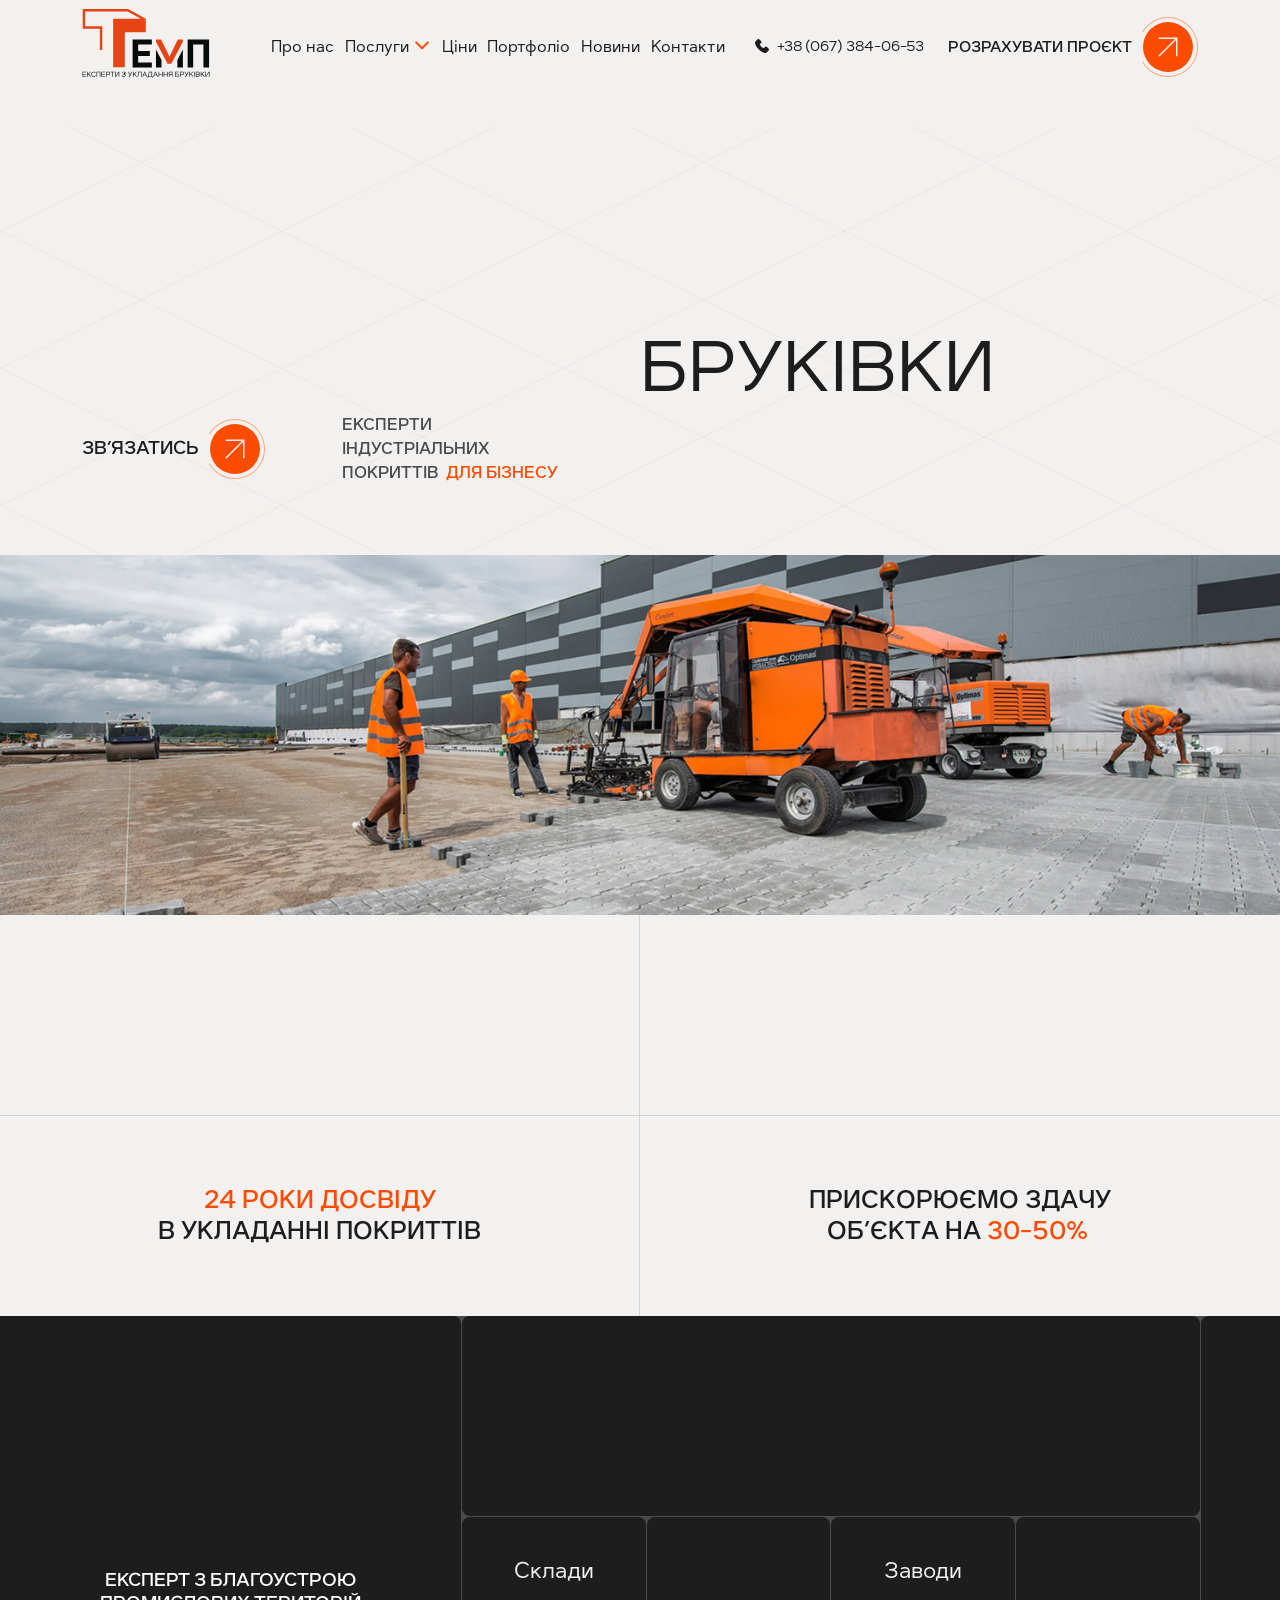
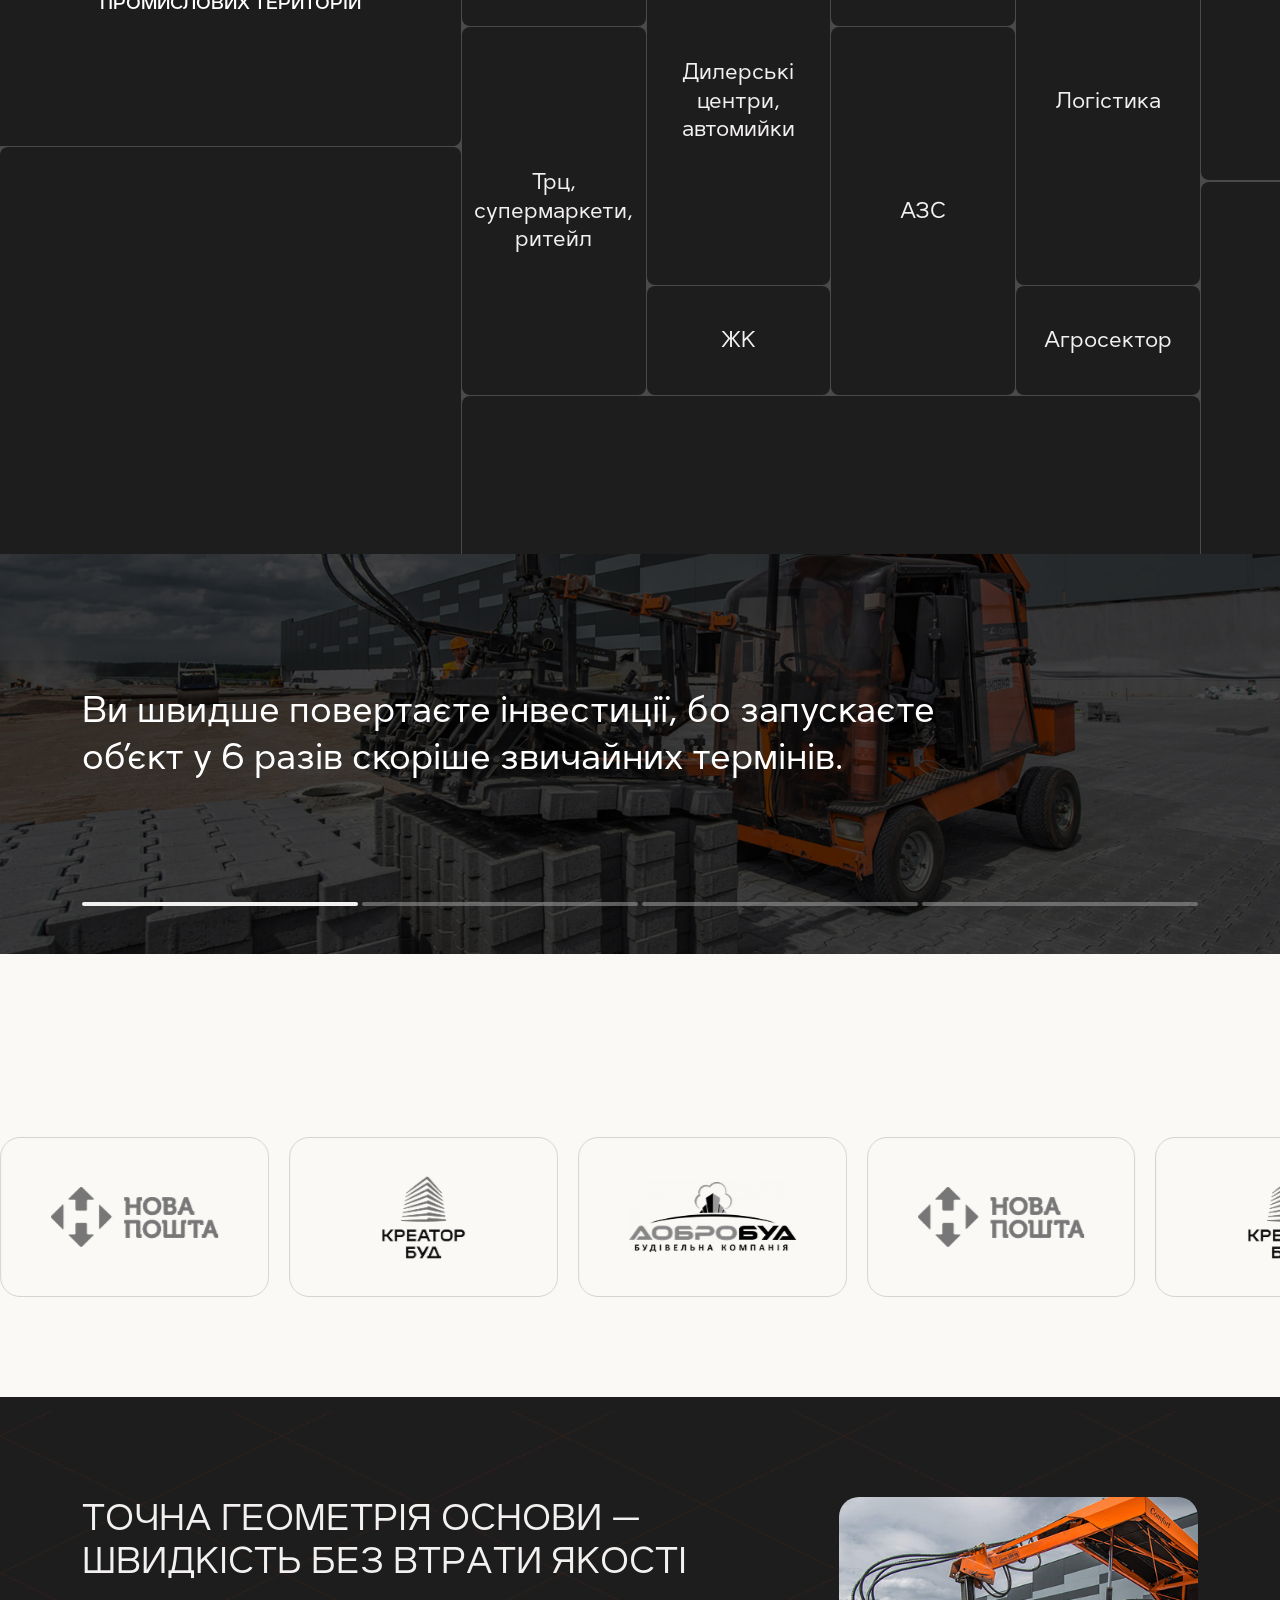
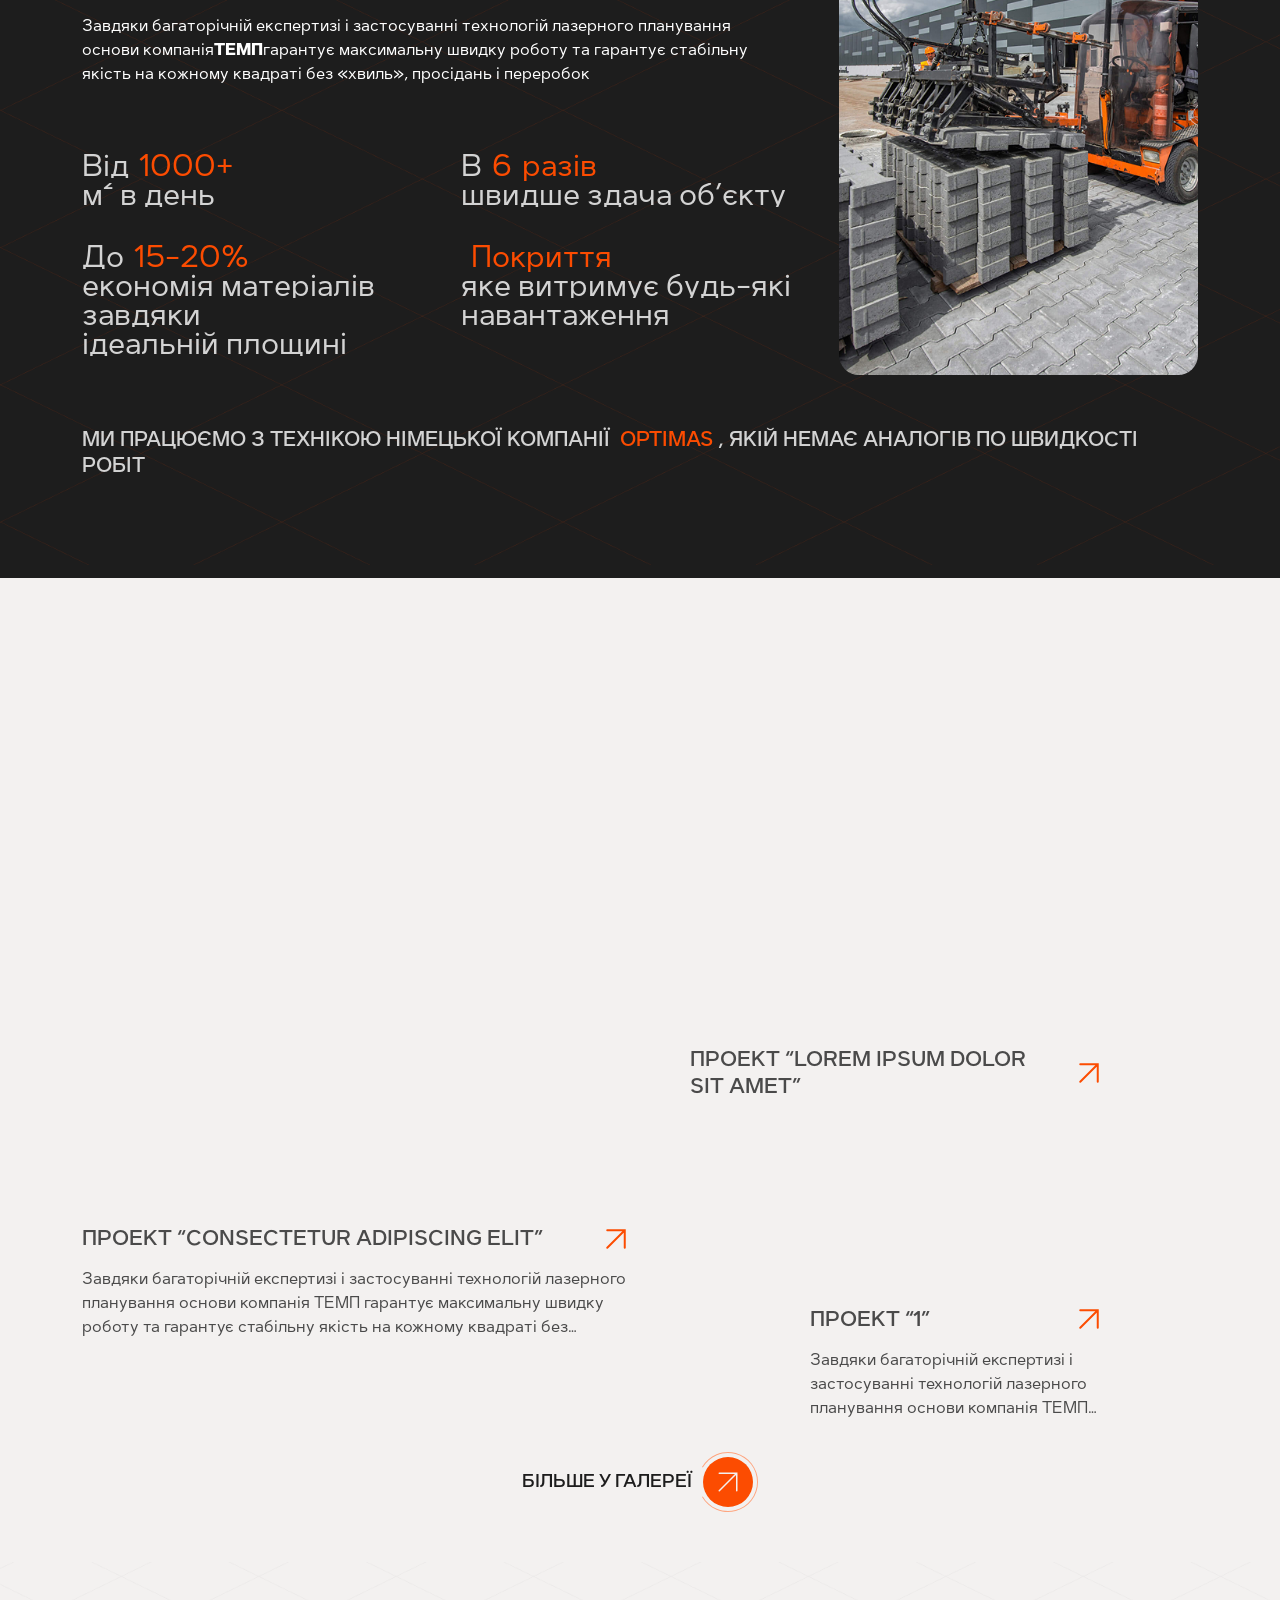
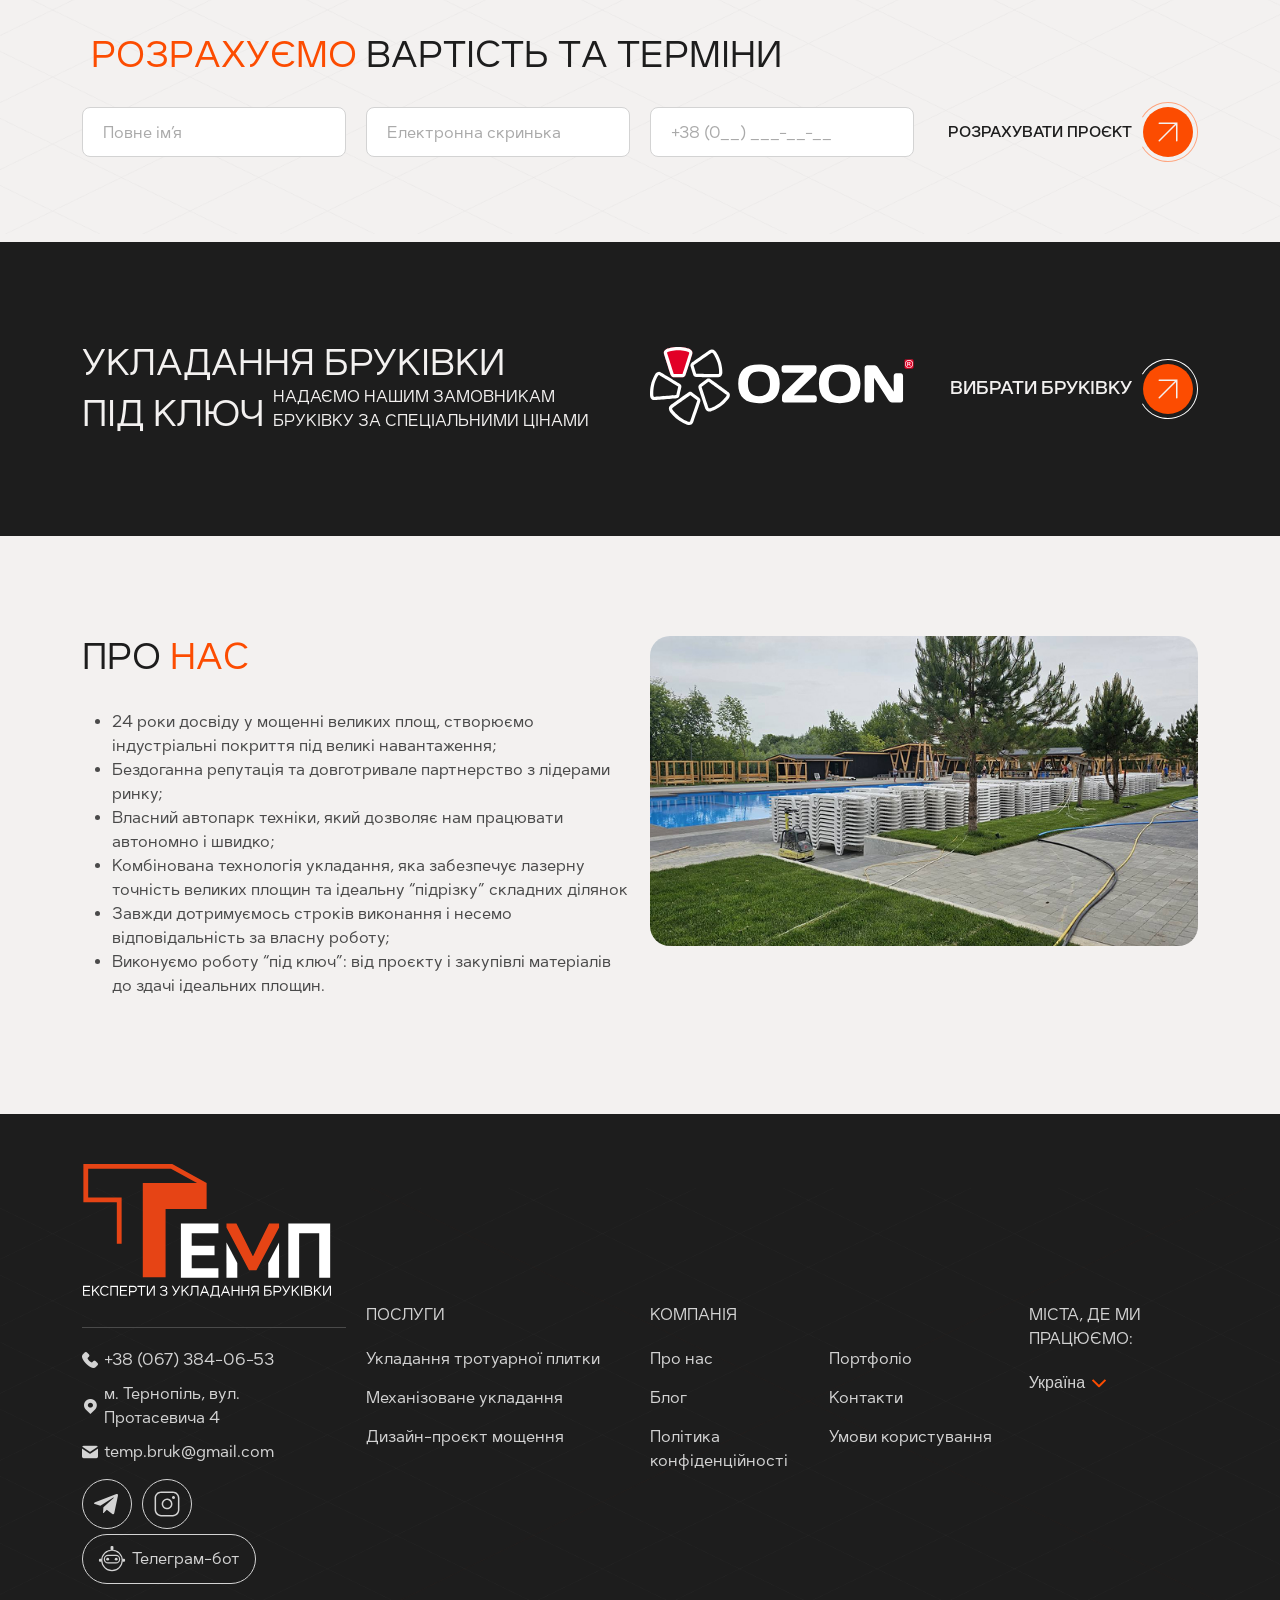
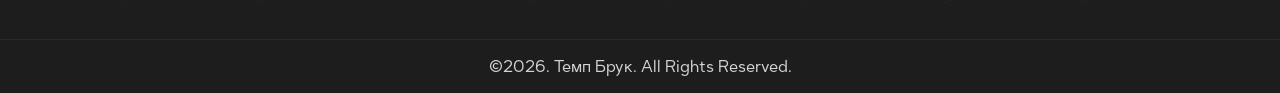
==== commit 199f4138: "fix main page" ====
--- a/index.html
+++ b/index.html
@@ -114,12 +114,15 @@
             <section class="hero">
                 <div class="container">
                     <div class="hero__wrapper">
-                        <h1 class="hero__title">
-                            <span class="hero__redtext" data-aos="fade-left" data-aos-delay="100">механізоване</span>
-                            <span class="hero__smspace" data-aos="fade-left" data-aos-delay="300">Укладання</span>
-                            <span class="hero__lgspace" data-aos="fade-left" data-aos-delay="500">бруківки</span>
+                        <h1 class="hero__title ">
+                            <span class="hero__redtext reveal-title" data-delay="0">механізоване</span>
+                            <span class="hero__smspace reveal-title" data-delay="200">Укладання</span>
+                            <span class="hero__lgspace reveal-title" data-delay="300">бруківки</span>
                         </h1>
-                        <div class="hero__thumbpic">
+                        <!-- <div class="hero__thumbpic">
+                            <img src="img/main/hero-small.jpg" alt="img">
+                        </div> -->
+                        <div class="hero__thumbpic has-animation animation-btt" data-delay="10">
                             <img src="img/main/hero-small.jpg" alt="img">
                         </div>
                         <div class="hero__info">
@@ -140,7 +143,7 @@
                                 </span>
                             </a>
                             <p>
-                                Експерти індустріальних покриттів <span>для бізнесу</span>
+                                Експерти індустріальних покриттів <span class="orange-text">для бізнесу</span>
                             </p>
                         </div>
                     </div>
@@ -156,34 +159,34 @@
             <section class="benefits p0">
                 <div class="row g-0">
                     <div class="col-md-6">
-                        <div class="benefits__item" >
-                            <p data-aos="fade-up">
-                                <span>1000+ m2 щодня</span> —<br>
+                        <div class="benefits__item">
+                            <p class=" reveal-title">
+                                <span class="orange-text">1000+ m2 щодня</span> —<br>
                                 фіксуємо в договорі
                             </p>
                         </div>
                     </div>
                     <div class="col-md-6">
                         <div class="benefits__item">
-                            <p data-aos="fade-up">
-                                Покриття, які <span>витримують</span><br>
+                            <p class=" reveal-title" data-delay="100">
+                                Покриття, які <span class="orange-text">витримують </span><br>
                                 реальні навантаження
                             </p>
                         </div>
                     </div>
                     <div class="col-md-6">
                         <div class="benefits__item">
-                            <p data-aos="fade-up">
-                                <span>24 роки досвіду</span><br>
+                            <p class=" reveal-title" data-delay="200">
+                                <span class="orange-text">24 роки досвіду</span><br>
                                 в укладанні покриттів
                             </p>
                         </div>
                     </div>
                     <div class="col-md-6">
                         <div class="benefits__item">
-                            <p data-aos="fade-up">
+                            <p class=" reveal-title" data-delay="300">
                                 Прискорюємо здачу<br>
-                                об’єкта на <span>30-50%</span>
+                                об’єкта на <span class="orange-text">30-50%</span>
                             </p>
                         </div>
                     </div>
@@ -194,8 +197,8 @@
                 <div class="row g-0">
                     <div class="clients__leftcol">
                         <div class="gridbox v1">
-                            <div class="clients__title"  data-aos="fade-up">
-                                <p class="title">темп</p>
+                            <div class="clients__title">
+                                <p class="title reveal-title">темп</p>
                                 <p class="descr">
                                     експерт з благоустрою<br> промислових територій
                                 </p>
@@ -204,28 +207,28 @@
                     </div>
                     <div class="clients__rightcol">
                         <div class="gridbox v2">
-                            <h2 class="white"  data-aos="fade-up">Наші клієнти:</h2>
+                            <h2 class="white reveal-title">Наші клієнти:</h2>
                         </div>
                         <div class="gridbox__wrapper row g-0">
                             <div class="col-lg-3 col-6">
-                                <a href="#" class="gridbox v3">Склади</a>
+                                <a href="#" class="gridbox v3"><span>Склади</span></a>
                                 <a href="#" class="gridbox v4">
-                                    Трц,<br> супермаркети,<br> ритейл
+                                    <span>Трц,<br> супермаркети,<br> ритейл</span>
                                 </a>
                             </div>
                             <div class="col-lg-3 col-6">
                                 <a href="#" class="gridbox v4">
-                                    Дилерські<br> центри,<br> автомийки
+                                    <span>Дилерські<br> центри,<br> автомийки</span>
                                 </a>
-                                <a href="#" class="gridbox v3">ЖК</a>
+                                <a href="#" class="gridbox v3"><span>ЖК</span></a>
                             </div>
                             <div class="col-lg-3 col-6">
-                                <a href="#" class="gridbox v3">Заводи</a>
-                                <a href="#" class="gridbox v4">АЗС</a>
+                                <a href="#" class="gridbox v3"><span>Заводи</span></a>
+                                <a href="#" class="gridbox v4"><span>АЗС</span></a>
                             </div>
                             <div class="col-lg-3 col-6">
-                                <a href="#" class="gridbox v4">Логістика</a>
-                                <a href="#" class="gridbox v3">Агросектор</a>
+                                <a href="#" class="gridbox v4"><span>Логістика</span></a>
+                                <a href="#" class="gridbox v3"><span>Агросектор</span></a>
                             </div>
                         </div>
                     </div>
@@ -234,7 +237,7 @@
 
             <div class="workwithtemp">
                 <div class="container">
-                    <p class="title"  data-aos="fade-left">Працюючи з темп:</p>
+                    <p class="title reveal-title">Працюючи з темп:</p>
                 </div>
                 <div class="textslider__bg">
                     <img src="img/main/sliderbg.jpg" alt="">
@@ -282,7 +285,7 @@
 
             <div class="trust">
                 <div class="container">
-                    <h2  data-aos="fade-left">Нам <span>довіряють</span> лідери ринку</h2>
+                    <h2 class="reveal-title">Нам <span class="orange-text">довіряють</span> лідери ринку</h2>
                 </div>
                 <div class="swiper logoslider">
                     <div class="swiper-wrapper">
@@ -331,46 +334,49 @@
                         <div class="col-lg-8">
                             <div class="advantage-sect__content">
                                 <div class="intro">
-                                    <h2 class="white"  data-aos="fade-left">
+                                    <h2 class="white reveal-title" data-delay="200">
                                         Точна геометрія основи — швидкість без втрати якості
                                     </h2>
-                                    <p>
+                                    <p class="reveal-title" data-delay="200">
                                         Завдяки багаторічній експертизі і застосуванні технологій лазерного планування
                                         основи компанія <strong>ТЕМП</strong> гарантує максимальну швидку роботу та
-                                        гарантує стабільну
-                                        якість
-                                        на кожному квадраті без «хвиль», просідань і переробок
+                                        гарантує стабільну якість на кожному квадраті без «хвиль», просідань і переробок
                                     </p>
                                 </div>
                                 <div class="row">
                                     <div class="col-sm-6">
                                         <div class="advantage-sect__item">
-                                            <p>
-                                                Від <span><i>1000+</i></span><br>
+                                            <p class="reveal-title" data-delay="200">
+                                                Від <span class="highlighted">
+                                                    <i class="orange-text">1000+</i>
+                                                </span><br>
                                                 м² в день
                                             </p>
                                         </div>
                                     </div>
                                     <div class="col-sm-6">
                                         <div class="advantage-sect__item">
-                                            <p>
-                                                В <span><i>6</i> разів</span><br>
+                                            <p class="reveal-title" data-delay="200">
+                                                В <span class="highlighted">
+                                                    <i class="orange-text">6</i> разів
+                                                </span><br>
                                                 швидше здача об’єкту
                                             </p>
                                         </div>
                                     </div>
                                     <div class="col-sm-6">
                                         <div class="advantage-sect__item">
-                                            <p>
-                                                До <span><i>15-20%</i></span><br>
+                                            <p class="reveal-title" data-delay="400">
+                                                До <span class="highlighted"><i
+                                                        class="orange-text">15-20%</i></span><br>
                                                 економія матеріалів завдяки<br> ідеальній площині
                                             </p>
                                         </div>
                                     </div>
                                     <div class="col-sm-6">
                                         <div class="advantage-sect__item">
-                                            <p>
-                                                <span><i>Покриття</i></span><br>
+                                            <p class="reveal-title" data-delay="400">
+                                                <span class="highlighted"><i class="orange-text">Покриття</i></span><br>
                                                 яке витримує будь-які навантаження
                                             </p>
                                         </div>
@@ -381,14 +387,16 @@
                             </div>
                         </div>
                         <div class="col-lg-4">
-                            <div class="advantage-sect__img">
+                            <div class="advantage-sect__img has-animation animation-btt" data-delay="20">
                                 <img src="img/main/advantage.jpg" alt="img">
                             </div>
+
                         </div>
                         <div class="col-12">
                             <div class="infotext">
                                 <p>
-                                    Ми працюємо з технікою німецької компанії <span>OPTIMAS</span>, якій немає аналогів
+                                    Ми працюємо з технікою німецької компанії <span class="orange-text">OPTIMAS</span>,
+                                    якій немає аналогів
                                     по швидкості
                                     робіт
                                 </p>
@@ -400,14 +408,14 @@
 
             <section class="objects">
                 <div class="container">
-                    <h2  data-aos="fade-up">
-                        <span>1000+</span> реалізованих об’єктів<br> якими ми пишаємось
+                    <h2 class="reveal-title" data-delay="200">
+                        <span class="orange-text">1000+</span> реалізованих об’єктів<br> якими ми пишаємось
                     </h2>
                     <div class="row">
                         <div class="col-md-6">
                             <div class="objects__item">
                                 <a href="#">
-                                    <div class="objects__item-img img-lg">
+                                    <div class="objects__item-img img-lg has-animation animation-btt" data-delay="20">
                                         <img src="img/main/object1.jpg" alt="img">
                                     </div>
                                     <h4>
@@ -429,7 +437,7 @@
                         <div class="col-lg-5 rightcol col-md-6">
                             <div class="objects__item">
                                 <a href="#">
-                                    <div class="objects__item-img img-md">
+                                    <div class="objects__item-img img-md has-animation animation-btt" data-delay="300">
                                         <img src="img/main/object2.jpg" alt="img">
                                     </div>
                                     <h4>
@@ -443,7 +451,7 @@
                             </div>
                             <div class="objects__item leftspace">
                                 <a href="#">
-                                    <div class="objects__item-img img-sm">
+                                    <div class="objects__item-img img-sm has-animation animation-btt" data-delay="400">
                                         <img src="img/main/object3.jpg" alt="img">
                                     </div>
                                     <h4>
@@ -486,7 +494,8 @@
 
             <section class="consult">
                 <div class="container">
-                    <h2  data-aos="fade-left"><span>Розрахуємо</span> вартість та терміни</h2>
+                    <h2 class="reveal-title" data-delay="200"><span class="orange-text">Розрахуємо</span> вартість та
+                        терміни</h2>
                     <form action="#">
                         <div class="row align-items-center">
                             <div class="col-lg-3 col-md-4">
@@ -567,7 +576,7 @@
                     <div class="row">
                         <div class="col-lg-6">
                             <div class="textsection__content">
-                                <h2  data-aos="fade-left">Про <span>нас</span></h2>
+                                <h2 class="reveal-title" data-delay="200">Про <span class="orange-text">нас</span></h2>
                                 <ul>
                                     <li>
                                         24 роки досвіду у мощенні великих площ, створюємо індустріальні покриття під
@@ -602,7 +611,9 @@
                             </div>
                         </div>
                         <div class="col-lg-6">
-                            <img src="img/main/image.jpg" alt="img">
+                            <div class="imgwrap has-animation animation-btt" data-delay="200">
+                                <img src="img/main/image.jpg" alt="img">
+                            </div>
                         </div>
                     </div>
                 </div>
@@ -752,5 +763,4 @@
 
 </body>
 
-</html>
-
+</html>
--- a/css/style.css
+++ b/css/style.css
@@ -1 +1 @@
-@font-face{font-family:"DexaPro";src:url("../fonts/DexaPro-200-ExtraLight.otf") format("opentype");font-weight:200;font-style:normal;font-display:swap}@font-face{font-family:"DexaPro";src:url("../fonts/DexaPro-300-Light.otf") format("opentype");font-weight:300;font-style:normal;font-display:swap}@font-face{font-family:"DexaPro";src:url("../fonts/DexaPro-400-Regular.otf") format("opentype");font-weight:400;font-style:normal;font-display:swap}@font-face{font-family:"DexaPro";src:url("../fonts/DexaPro-500-Medium.otf") format("opentype");font-weight:500;font-style:normal;font-display:swap}@font-face{font-family:"DexaPro";src:url("../fonts/DexaPro-600-SemiBold.otf") format("opentype");font-weight:600;font-style:normal;font-display:swap}@font-face{font-family:"DexaPro";src:url("../fonts/DexaPro-700-Bold.otf") format("opentype");font-weight:700;font-style:normal;font-display:swap}@font-face{font-family:"DexaPro";src:url("../fonts/DexaPro-800-ExtraBold.otf") format("opentype");font-weight:800;font-style:normal;font-display:swap}@font-face{font-family:"DexaPro";src:url("../fonts/DexaPro-900-Black.otf") format("opentype");font-weight:900;font-style:normal;font-display:swap}@font-face{font-family:"icomoon";src:url("../fonts/icomoon.eot?jwvwkx");src:url("../fonts/icomoon.eot?jwvwkx#iefix") format("embedded-opentype"),url("../fonts/icomoon.ttf?jwvwkx") format("truetype"),url("../fonts/icomoon.woff?jwvwkx") format("woff"),url("../fonts/icomoon.svg?jwvwkx#icomoon") format("svg");font-weight:normal;font-style:normal;font-display:block}[class*=" icon-"],[class^=icon-]{font-family:"icomoon"!important;speak:never;font-style:normal;font-weight:normal;font-variant:normal;text-transform:none;line-height:1;-webkit-font-smoothing:antialiased;-moz-osx-font-smoothing:grayscale}.icon-footer-loc:before{content:"\e901"}.icon-footer-email:before{content:"\e903"}.icon-tel-icon:before{content:"\e900"}body,html{height:100%}*{-webkit-box-sizing:border-box;box-sizing:border-box}.main{-webkit-box-flex:1;-ms-flex:1 1 auto;flex:1 1 auto;padding-top:100px}.pagewrapper{min-height:100%;display:-webkit-box;display:-ms-flexbox;display:flex;-webkit-box-orient:vertical;-webkit-box-direction:normal;-ms-flex-direction:column;flex-direction:column;overflow:hidden}body{margin:0;padding:0;position:relative;font-family:"DexaPro",sans-serif;background:#F3F1F0;line-height:150%;color:#1D1D1D}body.hidden{overflow:hidden}@media (min-width:1500px){.container{max-width:1444px}}.row:not(.g-0){margin-left:-10px;margin-right:-10px}.row:not(.g-0)>*{padding-left:10px;padding-right:10px}input{outline:none}img{max-width:100%}h1,h2,h3,h4,h5,h6,p{margin:0}h2{color:#1D1D1D;text-transform:uppercase;font-size:50px;font-weight:400;line-height:120%;margin-bottom:60px}h2.white{color:#F3F1F0}h2 span{color:#FC4C01}.dark-bg{background-color:#1D1D1D}section{padding:130px 0}.p0{padding:0}.text-center{text-align:center}.text-end{text-align:right}.circle-animation{position:absolute;right:0;top:50%;-webkit-transform:translateY(-50%);transform:translateY(-50%);width:60px;height:60px;display:-webkit-box;display:-ms-flexbox;display:flex;-webkit-box-align:center;-ms-flex-align:center;align-items:center;-webkit-box-pack:center;-ms-flex-pack:center;justify-content:center}.circle-animation svg{width:100%;-webkit-transition:0.5s;transition:0.5s}.circle-animation svg path,.circle-animation svg rect{-webkit-transition:0.3s;transition:0.3s}.circle-animation .calculate__icons{display:-webkit-box;display:-ms-flexbox;display:flex;width:28px;height:28px;overflow:hidden;position:absolute;-webkit-box-orient:vertical;-webkit-box-direction:normal;-ms-flex-direction:column;flex-direction:column;color:inherit;overflow:hidden}.circle-animation .default-ic{-webkit-transition:opacity 0.3s,-webkit-transform 0.3s;transition:opacity 0.3s,-webkit-transform 0.3s;transition:transform 0.3s,opacity 0.3s;transition:transform 0.3s,opacity 0.3s,-webkit-transform 0.3s;opacity:1;-webkit-transform:translate(0,0);transform:translate(0,0)}.circle-animation .hover-ic{-webkit-transition:opacity 0.3s,-webkit-transform 0.3s;transition:opacity 0.3s,-webkit-transform 0.3s;transition:transform 0.3s,opacity 0.3s;transition:transform 0.3s,opacity 0.3s,-webkit-transform 0.3s;opacity:0;-webkit-transform:translate(-100%,0);transform:translate(-100%,0)}a:hover .circle-animation .default-ic,button:hover .circle-animation .default-ic{opacity:0;-webkit-transform:translate(100%,-100%);transform:translate(100%,-100%);-webkit-transition:opacity 0.3s,-webkit-transform 0.3s;transition:opacity 0.3s,-webkit-transform 0.3s;transition:transform 0.3s,opacity 0.3s;transition:transform 0.3s,opacity 0.3s,-webkit-transform 0.3s}a:hover .circle-animation .hover-ic,button:hover .circle-animation .hover-ic{opacity:1;-webkit-transform:translate(0,-100%);transform:translate(0,-100%);-webkit-transition:opacity 0.3s ease 0.2s,-webkit-transform 0.3s ease 0.2s;transition:opacity 0.3s ease 0.2s,-webkit-transform 0.3s ease 0.2s;transition:transform 0.3s ease 0.2s,opacity 0.3s ease 0.2s;transition:transform 0.3s ease 0.2s,opacity 0.3s ease 0.2s,-webkit-transform 0.3s ease 0.2s}a:hover .circle-animation svg,button:hover .circle-animation svg{-webkit-transform:rotate(-360deg);transform:rotate(-360deg)}a:hover .circle-animation svg path,a:hover .circle-animation svg rect,button:hover .circle-animation svg path,button:hover .circle-animation svg rect{fill:#B03501}a.white:hover .circle-animation svg,button.white:hover .circle-animation svg{-webkit-transform:rotate(-360deg);transform:rotate(-360deg)}a.white:hover .circle-animation svg path,button.white:hover .circle-animation svg path{fill:#fff}.linkarr-anim{display:-webkit-box;display:-ms-flexbox;display:flex;width:28px;height:28px;overflow:hidden;position:absolute;-webkit-box-orient:vertical;-webkit-box-direction:normal;-ms-flex-direction:column;flex-direction:column;color:inherit;overflow:hidden;padding:0;border:none;outline:none;background:transparent;cursor:pointer;position:absolute;right:0;top:50%;-webkit-transform:translateY(-50%);transform:translateY(-50%)}.linkarr-anim svg{width:100%;-webkit-transition:0.5s;transition:0.5s}.linkarr-anim svg path,.linkarr-anim svg rect{-webkit-transition:0.3s;transition:0.3s}.linkarr-anim .default-ic{-webkit-transition:opacity 0.3s,-webkit-transform 0.3s;transition:opacity 0.3s,-webkit-transform 0.3s;transition:transform 0.3s,opacity 0.3s;transition:transform 0.3s,opacity 0.3s,-webkit-transform 0.3s;opacity:1;-webkit-transform:translate(0,0);transform:translate(0,0)}.linkarr-anim .hover-ic{-webkit-transition:opacity 0.3s,-webkit-transform 0.3s;transition:opacity 0.3s,-webkit-transform 0.3s;transition:transform 0.3s,opacity 0.3s;transition:transform 0.3s,opacity 0.3s,-webkit-transform 0.3s;opacity:0;-webkit-transform:translate(-100%,0);transform:translate(-100%,0)}a:hover .default-ic{opacity:0;-webkit-transform:translate(100%,-100%);transform:translate(100%,-100%);-webkit-transition:opacity 0.3s,-webkit-transform 0.3s;transition:opacity 0.3s,-webkit-transform 0.3s;transition:transform 0.3s,opacity 0.3s;transition:transform 0.3s,opacity 0.3s,-webkit-transform 0.3s}a:hover .hover-ic{opacity:1;-webkit-transform:translate(0,-100%);transform:translate(0,-100%);-webkit-transition:opacity 0.3s ease 0.2s,-webkit-transform 0.3s ease 0.2s;transition:opacity 0.3s ease 0.2s,-webkit-transform 0.3s ease 0.2s;transition:transform 0.3s ease 0.2s,opacity 0.3s ease 0.2s;transition:transform 0.3s ease 0.2s,opacity 0.3s ease 0.2s,-webkit-transform 0.3s ease 0.2s}a:hover .default-ic svg,a:hover .hover-ic svg{-webkit-transform:rotate(-360deg);transform:rotate(-360deg)}a:hover .default-ic svg path,a:hover .default-ic svg rect,a:hover .hover-ic svg path,a:hover .hover-ic svg rect{fill:#B03501}@media (max-width:1499.8px){h2{font-size:42px;margin-bottom:40px}}@media (max-width:1399.8px){h2{font-size:36px;margin-bottom:30px}section{padding:100px 0}}@media (max-width:1199.8px){h2{font-size:32px}}@media (max-width:991.8px){h2{font-size:36px}.text-md-center{text-align:center}.text-md-start{text-align:left}}@media (max-width:767.8px){h2{font-size:32px}h2 br{display:none}section{padding:70px 0}}@media (max-width:575.8px){h2{font-size:28px}}.hero{padding:40px 0 0 0;background:url("../img/main/hero-bg.png") no-repeat center/100% auto}.hero__wrapper{position:relative;padding-bottom:70px}.hero__title{margin:0;font-size:100px;line-height:115%;text-transform:uppercase;font-weight:400}.hero__title span{display:block}.hero__redtext{color:#FC4C01}.hero__smspace{padding-left:25%}.hero__lgspace{padding-left:50%}.hero__thumbpic{width:340px;height:206px;position:absolute;right:0;top:-5px;border-radius:20px;overflow:hidden}.hero__thumbpic img{width:100%;height:100%;-o-object-fit:cover;object-fit:cover;-o-object-position:50% 50%;object-position:50% 50%;vertical-align:top}.contact-link{position:relative;text-decoration:none;text-transform:uppercase;color:#1D1D1D;font-size:18px;font-weight:500;line-height:120%;-webkit-transition:0.3s;transition:0.3s;display:inline-block;padding:0 66px 0 0;border:none;background:transparent;cursor:pointer}.contact-link:hover{color:#B03501}.contact-link.white{color:#F3F1F0}.hero__info{display:-webkit-box;display:-ms-flexbox;display:flex;-webkit-box-align:center;-ms-flex-align:center;align-items:center;-webkit-box-pack:justify;-ms-flex-pack:justify;justify-content:space-between;max-width:600px}.hero__info p{max-width:240px;margin:0;text-transform:uppercase;color:#4A4A4A;font-weight:500}.hero__info p a,.hero__info p span{color:#FC4C01}.hero__info p a{text-decoration:none;-webkit-transition:0.3s;transition:0.3s}.hero__info p a:hover{color:#B03501}.hero__mainpic{position:relative;overflow:hidden;height:420px}.hero__mainpic img,.hero__mainpic video{width:100%;height:100%;-o-object-fit:cover;object-fit:cover;-o-object-position:50% 50%;object-position:50% 50%}.benefits .col-md-6{border-bottom:1px solid #D3D3D3}.benefits .col-md-6:nth-child(2n) .benefits__item{padding-right:calc((100vw - 1420px) / 2)}.benefits .col-md-6:nth-child(odd) .benefits__item{padding-left:calc((100vw - 1420px) / 2);border-right:1px solid #D3D3D3}.benefits .col-md-6:nth-last-child(-n+2){border-bottom:none}.benefits__item{text-align:center;min-height:244px;height:100%;display:-webkit-box;display:-ms-flexbox;display:flex;-webkit-box-align:center;-ms-flex-align:center;align-items:center;-webkit-box-pack:center;-ms-flex-pack:center;justify-content:center;padding:40px 80px}.benefits__item p{font-size:30px;line-height:130%;font-weight:500;text-transform:uppercase}.benefits__item p span{color:#FC4C01}.clients{background:#4A4A4A;position:relative;overflow:hidden;padding-bottom:250px}.clients__leftcol{width:100%;max-width:36%;-webkit-box-flex:0;-ms-flex:0 0 36%;flex:0 0 36%;position:relative}.clients__leftcol:after{content:"";display:block;position:absolute;left:0;top:431px;background:#1D1D1D;height:calc(100% - 430px + 249px);width:100%;border-radius:8px 8px 8px 0}.clients__rightcol{width:100%;max-width:64%;-webkit-box-flex:0;-ms-flex:0 0 64%;flex:0 0 64%;padding-left:1px;padding-right:calc((100vw - 1420px) / 2);position:relative}.clients__rightcol:after,.clients__rightcol:before{content:"";display:block;position:absolute;right:-1px;background:#1D1D1D;height:calc(50% + 124px);width:calc((100vw - 1421px) / 2);border-radius:8px 0 0 8px}.clients__rightcol:after{top:0}.clients__rightcol:before{top:calc(50% + 126px)}.gridbox{background:#1D1D1D;padding:20px;border-radius:8px;width:100%;display:-webkit-box;display:-ms-flexbox;display:flex;-webkit-box-align:center;-ms-flex-align:center;align-items:center;-webkit-box-pack:center;-ms-flex-pack:center;justify-content:center;text-align:center}.gridbox.v1{height:430px;border-radius:0 8px 8px 0}.gridbox.v2{height:250px}.gridbox.v3{height:109px;margin-top:1px}.gridbox.v4{height:368px;margin-top:1px}.gridbox h2{margin:0;padding-top:60px}a.gridbox{-webkit-transition:0.3s;transition:0.3s;text-decoration:none;color:#F3F1F0;font-size:22px;line-height:130%}a.gridbox:hover{background:#FC4C01}.gridbox__wrapper{position:relative}.gridbox__wrapper.row{margin-left:-0.5px;margin-right:-0.5px}.gridbox__wrapper.row>*{padding-left:0.5px;padding-right:0.5px}.gridbox__wrapper:after{content:"";display:block;position:absolute;left:1px;top:calc(100% + 1px);background:#1D1D1D;height:249px;width:calc(100% - 1px);border-radius:8px}.clients__title .title{text-transform:uppercase;color:#FC4C01;font-size:100px;font-weight:500;line-height:115%;margin-bottom:30px}.clients__title .descr{margin:0;text-transform:uppercase;color:#fff;font-size:22px;line-height:130%;font-weight:500}.workwithtemp{margin-top:-1px;position:relative;z-index:1}.workwithtemp .container{position:relative}.workwithtemp .title{font-size:50px;color:#F3F1F0;line-height:120%;text-transform:uppercase;position:absolute;margin-top:-100px;left:20px}.textslider{height:480px;position:relative}.textslider p{color:#fff;font-size:40px;line-height:130%;margin:0;max-width:940px}.textslider .slide-content{padding:40px 0 80px;display:-webkit-box;display:-ms-flexbox;display:flex;-webkit-box-align:center;-ms-flex-align:center;align-items:center;height:100%}.textslider__bg{position:absolute;left:0;top:0;width:100%;height:100%;-o-object-fit:cover;object-fit:cover;-o-object-position:50% 50%;object-position:50% 50%}.textslider__bg img{width:100%;height:100%;-o-object-fit:cover;object-fit:cover;-o-object-position:50% 50%;object-position:50% 50%}.textslider__bg:after{content:"";display:block;position:absolute;left:0;top:0;width:100%;height:100%;background:rgba(0,0,0,0.7)}.swiper-pagination.linepag{display:-webkit-box;display:-ms-flexbox;display:flex;gap:4px;width:100%;margin-bottom:40px}.swiper-pagination.linepag .swiper-pagination-bullet{-webkit-box-flex:1;-ms-flex:1;flex:1;height:4px;border-radius:10px;margin:0!important;background:#AAAAAA;opacity:1;opacity:0.5}.swiper-pagination.linepag .swiper-pagination-bullet-active{opacity:1;background:#F3F1F0}.trust{padding:130px 0;background:#FAF9F6}.trust h2{margin-bottom:60px}.logoslider .swiper-wrapper{-webkit-transition-timing-function:linear!important;transition-timing-function:linear!important}.logoslider__item{height:220px;display:-webkit-box;display:-ms-flexbox;display:flex;-webkit-box-align:center;-ms-flex-align:center;align-items:center;-webkit-box-pack:center;-ms-flex-pack:center;justify-content:center;border-radius:20px;background:#FAF9F6;border:1px solid #D3D3D3}.logoslider__item img{max-width:calc(100% - 100px);max-height:calc(100% - 40px)}.advantage-sect{background-image:url(../img/main/squares.png);background-repeat:no-repeat;background-position:center;background-size:100% auto}.advantage-sect__content .intro{margin-bottom:60px;max-width:700px}.advantage-sect__content .intro p{color:#fff}.advantage-sect__item{margin-bottom:30px}.advantage-sect__item p{color:#D3D3D3}.advantage-sect__item p span{font-size:40px}.advantage-sect__item p i{font-style:normal;font-weight:500;color:#FC4C01}.advantage-sect__img{position:relative}.advantage-sect__img img{width:100%;vertical-align:top;border-radius:20px}.infotext{margin-top:40px}.infotext p{color:#D3D3D3;text-transform:uppercase;font-size:22px;line-height:130%;font-weight:500}.infotext p span{color:#FC4C01}.infotext p:last-child{margin-bottom:0}.objects{padding-bottom:60px}.objects .rightcol{padding-left:50px}.objects__item{display:block;margin-bottom:20px}.objects__item a{text-decoration:none}.objects__item.leftspace{padding-left:120px}.objects__item h4{text-transform:uppercase;color:#4A4A4A;font-size:22px;line-height:130%;font-weight:500;margin-bottom:15px;position:relative;padding-right:40px;-webkit-transition:0.3s;transition:0.3s}.objects__item p{color:#4A4A4A;margin:0;display:-webkit-box;-webkit-line-clamp:3;-webkit-box-orient:vertical;overflow:hidden}.objects__item a:hover .objects__item-img img{-webkit-transform:scale(1.05);transform:scale(1.05)}.objects__item a:hover h4{color:#FC4C01}.objects__item-img{position:relative;overflow:hidden;border-radius:8px;margin-bottom:30px}.objects__item-img.img-lg{aspect-ratio:4/3}.objects__item-img.img-md{aspect-ratio:1.78/1}.objects__item-img.img-sm{aspect-ratio:1.78/1}.objects__item-img img{position:absolute;left:0;top:0;width:100%;height:100%;-o-object-fit:cover;object-fit:cover;-o-object-position:50% 50%;object-position:50% 50%;-webkit-transition:1s;transition:1s}.bottsectbtn{text-align:center;margin-top:30px}.consult{padding:80px 0 85px;background:url("../img/main/consult-squares.png") no-repeat center/100% auto}.consult .contact-link{font-family:"DexaPro",sans-serif}.inputfield input{width:100%;height:50px;border-radius:8px;background:#fff;border:1px solid #D3D3D3;padding-left:20px;padding-right:20px;font-family:"DexaPro",sans-serif;font-size:16px}.inputfield input::-webkit-input-placeholder{color:#AAAAAA}.inputfield input::-moz-placeholder{color:#AAAAAA}.inputfield input:-ms-input-placeholder{color:#AAAAAA}.inputfield input::-ms-input-placeholder{color:#AAAAAA}.inputfield input::placeholder{color:#AAAAAA}.cta h2{margin:0}.cta h2 .subtext{color:#F3F1F0;font-size:16px;line-height:150%;display:inline-block;max-width:330px}.textsection img{vertical-align:top;border-radius:20px;width:100%}.textsection__content{max-width:580px}.textsection__content li,.textsection__content p{color:#4A4A4A}.textsection__content ul{padding-left:30px}.textsection__content h3,.textsection__content h4,.textsection__content h5,.textsection__content h6{font-weight:400;margin-bottom:10px;line-height:130%}.textsection__content h3{font-size:30px}.textsection__content h4{font-size:24px}.textsection__content h5{font-size:21px}.textsection__content h6{font-size:16px}@media (max-width:1499.8px){.hero__title{font-size:80px}.hero__thumbpic{height:165px}.hero__info{max-width:550px}.benefits__item p{font-size:24px}.benefits__item{min-height:200px}.logoslider__item{height:180px}.workwithtemp .title{font-size:42px;margin-top:-80px}.objects__item-img{margin-bottom:20px}.trust h2{margin-bottom:40px}.benefits .col-md-6:nth-child(2n) .benefits__item,.clients__rightcol{padding-right:calc((100vw - 1300px) / 2)}.benefits .col-md-6:nth-child(odd) .benefits__item{padding-left:calc((100vw - 1300px) / 2)}.clients__rightcol:after,.clients__rightcol:before{width:calc((100vw - 1301px) / 2)}.objects__item h4{font-size:21px}}@media (max-width:1399.8px){.hero__title{font-size:70px;line-height:130%}.hero__info{max-width:500px}.hero__mainpic{height:360px}.clients{padding-bottom:160px}.clients__title .title{font-size:80px;margin-bottom:10px}.gridbox.v2{height:200px}.textslider{height:400px}.logoslider__item{height:160px}.consult .contact-link{font-size:15px;font-weight:500}.trust{padding:100px 0}.clients__title .descr{font-size:18px}.infotext p{font-size:20px}.advantage-sect__item p span{font-size:30px}.textslider p,.workwithtemp .title{font-size:36px}.benefits .col-md-6:nth-child(2n) .benefits__item,.clients__rightcol{padding-right:calc((100vw - 1120px) / 2)}.benefits .col-md-6:nth-child(odd) .benefits__item{padding-left:calc((100vw - 1120px) / 2)}.clients__rightcol:after,.clients__rightcol:before{width:calc((100vw - 1121px) / 2)}}@media (max-width:1199.8px){.hero__title{font-size:50px}.hero__smspace{padding-left:15%}.hero__lgspace{padding-left:35%}.hero__thumbpic{height:180px;width:320px}.hero__wrapper{padding-bottom:50px}.hero__info{margin-top:15px;max-width:570px}.benefits__item{min-height:160px;padding:20px}.gridbox.v2{height:150px}.gridbox h2{padding-top:20px}.clients__title .title{font-size:60px}.clients__title .descr{font-weight:400}.gridbox.v1{height:340px}.clients__leftcol:after{height:calc(100% - 340px + 159px);top:341px}.gridbox__wrapper:after{height:159px}.clients__rightcol:after,.clients__rightcol:before{height:calc(50% + 79px)}.clients__rightcol:before{top:calc(50% + 80px)}.gridbox.v4{height:300px}a.gridbox{font-size:18px}.textslider{height:360px}.advantage-sect__content .intro{margin-bottom:30px}.objects__item.leftspace{padding-left:80px}.cta h2 .subtext{font-size:12px;max-width:240px}.benefits__item p{font-size:21px}.textslider p,.workwithtemp .title{font-size:32px}.benefits .col-md-6:nth-child(2n) .benefits__item,.clients__rightcol{padding-right:calc((100vw - 940px) / 2)}.benefits .col-md-6:nth-child(odd) .benefits__item{padding-left:calc((100vw - 940px) / 2)}.clients__rightcol:after,.clients__rightcol:before{width:calc((100vw - 941px) / 2)}}@media (max-width:991.8px){.hero__lgspace,.hero__smspace{padding-left:0}.hero__thumbpic{width:35%}.hero__title{width:64%;font-size:46px}.hero__info{max-width:100%}.gridbox.v4{height:200px}.clients__rightcol:after{display:none}.clients__rightcol:before{height:calc(100% + 160px);top:0}.objects__item.leftspace{padding-left:40px}.consult h2{text-align:center}.consult .contact-link{margin-top:30px}.cta{text-align:center}.cta h2{margin-bottom:20px}.cta h2 br{display:none}.cta .contact-link{margin-top:30px}.cta h2 .subtext{max-width:100%;font-size:20px;margin-top:10px}.textsection__content{max-width:100%}.benefits .col-md-6:nth-child(2n) .benefits__item,.clients__rightcol{padding-right:calc((100vw - 700px) / 2)}.benefits .col-md-6:nth-child(odd) .benefits__item{padding-left:calc((100vw - 700px) / 2)}.clients__rightcol:after,.clients__rightcol:before{width:calc((100vw - 701px) / 2)}}@media (max-width:767.8px){.hero__thumbpic img{display:none}.benefits__item{min-height:120px}.benefits .col-md-6:nth-child(odd) .benefits__item{border-right:none}.benefits .col-md-6:nth-child(odd){border-bottom:1px solid #D3D3D3}.clients__title .title{font-size:50px}.gridbox.v3{height:80px}.gridbox.v4{height:160px}.workwithtemp .title{margin-top:-60px}.textslider p{font-size:24px}.textslider p br{display:none}.logoslider__item{height:120px}.logoslider__item img{max-width:calc(100% - 60px);max-height:calc(100% - 30px)}.hero__mainpic,.textslider{height:300px}.consult,.trust{padding:70px 0}.objects__item-img.img-lg,.objects__item-img.img-md,.objects__item-img.img-sm{aspect-ratio:16/9}.objects__item.leftspace{padding-left:0}.objects .rightcol{padding-left:calc(var(--bs-gutter-x) * 0.5)}.inputfield{margin-bottom:10px}.benefits .col-md-6:nth-child(2n) .benefits__item,.clients__rightcol{padding-right:calc((100vw - 520px) / 2)}.benefits .col-md-6:nth-child(odd) .benefits__item{padding-left:calc((100vw - 520px) / 2)}.clients__rightcol:after,.clients__rightcol:before{width:calc((100vw - 521px) / 2)}}@media (max-width:575.8px){.hero{padding-top:20px}.hero__title{width:100%}.hero__info{-ms-flex-wrap:wrap;flex-wrap:wrap}.hero__info .contact-link{-webkit-box-ordinal-group:3;-ms-flex-order:2;order:2}.hero__info p{-webkit-box-ordinal-group:2;-ms-flex-order:1;order:1;width:100%;max-width:100%;-webkit-box-flex:0;-ms-flex:0 0 100%;flex:0 0 100%;margin-bottom:30px}.benefits__item{min-height:100px}.benefits__item p{font-size:18px}.clients__leftcol,.clients__rightcol{width:100%;max-width:100%;-webkit-box-flex:0;-ms-flex:0 0 100%;flex:0 0 100%}.clients__leftcol:after,.clients__rightcol:before{display:none}.gridbox.v1{height:auto;min-height:200px;border-radius:0 0 8px 8px;margin-bottom:1px}.gridbox h2{padding-top:0}.gridbox.v2{height:auto;padding:20px}.clients{padding-bottom:110px}.swiper-pagination.linepag{margin-bottom:20px}.textslider .slide-content{padding:40px 0}.gridbox__wrapper:after{height:114px;left:0}.trust h2{margin-bottom:20px}.consult{padding-top:40px}.hero__title{font-size:36px}.workwithtemp .title{font-size:28px}.textslider p{font-size:21px}.infotext p,.objects__item h4{font-size:18px}.cta h2 .subtext{font-size:16px}.clients__rightcol{padding-right:0;padding-left:0}.benefits .col-md-6:nth-child(2n) .benefits__item{padding-right:12px}.benefits .col-md-6:nth-child(odd) .benefits__item{padding-left:12px}}header.header{height:94px;background:#F3F1F0;display:-webkit-box;display:-ms-flexbox;display:flex;-webkit-box-align:center;-ms-flex-align:center;align-items:center;z-index:9;position:fixed;left:0;top:0;width:100%;-webkit-transition:0.3s;transition:0.3s}header.header.scroll{-webkit-box-shadow:0 0 6px #D3D3D3;box-shadow:0 0 6px #D3D3D3}.header__logo{max-height:70px;max-width:100%}.header__menu{display:-webkit-box;display:-ms-flexbox;display:flex;-webkit-box-pack:justify;-ms-flex-pack:justify;justify-content:space-between;-webkit-box-align:center;-ms-flex-align:center;align-items:center;list-style-type:none;margin:0;padding:0}.header__menu>li{position:relative}.header__menu>li>a,.header__menu>li>span{text-decoration:none;-webkit-transition:0.3s;transition:0.3s;color:#1D1D1D;font-size:16px;line-height:125%;cursor:pointer}.header__menu>li>a:hover,.header__menu>li>span:hover{color:#B03501}.header__menu>li>a:hover>i svg path,.header__menu>li>span:hover>i svg path{stroke:#B03501}.header__menu>li>a i,.header__menu>li>span i{vertical-align:top;display:-webkit-inline-box;display:-ms-inline-flexbox;display:inline-flex;width:18px;height:18px;position:relative;bottom:-1px;-webkit-transition:0.3s;transition:0.3s}.header__menu>li>a i svg,.header__menu>li>span i svg{width:100%}.header__menu>li>a i svg path,.header__menu>li>span i svg path{-webkit-transition:0.3s;transition:0.3s}.header__menu>li>a.active,.header__menu>li>span.active{color:#FC4C01}.header__menu>li>a.active i,.header__menu>li>span.active i{-webkit-transform:rotate(-180deg);transform:rotate(-180deg)}.header__menu>li>a.active:hover,.header__menu>li>span.active:hover{color:#B03501}.header__menu .sub-menu{position:absolute;top:calc(100% + 20px);z-index:2;list-style-type:none;margin:0;padding:0;width:340px;background:#FAF9F6;border-radius:8px;padding:15px;left:50%;-webkit-transform:translate(-50%,20px);transform:translate(-50%,20px);opacity:0;z-index:-1;visibility:hidden;-webkit-transition:0.5s;transition:0.5s}.header__menu .sub-menu li{margin-bottom:20px}.header__menu .sub-menu li:last-child{margin-bottom:0}.header__menu .sub-menu li a{position:relative;padding-left:18px;text-decoration:none;color:#1D1D1D;line-height:125%;font-size:16px;display:block;-webkit-transition:0.3s;transition:0.3s}.header__menu .sub-menu li a:before{content:"";position:absolute;left:0;top:50%;-webkit-transform:translateY(-50%);transform:translateY(-50%);display:inline-block;width:10px;height:10px;border-radius:2px;background:#D3D3D3;margin-top:-1px;-webkit-transition:0.3s;transition:0.3s}.header__menu .sub-menu li a:hover{color:#B03501}.header__menu .sub-menu li a:hover:before{background:#B03501}.header__menu .sub-menu.show{opacity:1;z-index:2;visibility:visible;-webkit-transform:translate(-50%,0);transform:translate(-50%,0)}.header__actions{padding-left:50px;display:-webkit-box;display:-ms-flexbox;display:flex;-webkit-box-align:center;-ms-flex-align:center;align-items:center;-webkit-box-pack:justify;-ms-flex-pack:justify;justify-content:space-between}.header__tel{font-size:16px;line-height:125%;display:inline-block;color:#1D1D1D;position:relative;padding-left:22px;text-decoration:none;-webkit-transition:0.3s;transition:0.3s}.header__tel i{color:#1D1D1D;position:absolute;left:0;top:50%;-webkit-transform:translateY(-50%);transform:translateY(-50%);margin-top:-1px;-webkit-transition:0.3s;transition:0.3s}.header__tel:hover{color:#B03501}.header__tel:hover i{color:#B03501}.calculate-btn{font-size:16px;line-height:125%;display:inline-block;position:relative;text-transform:uppercase;font-size:18px;font-weight:500;line-height:120%;color:#1D1D1D;text-decoration:none;padding-right:66px;-webkit-transition:0.3s;transition:0.3s}.calculate-btn:hover{color:#B03501}.closemenu,.mebubtn{display:none}.menu-overlay{display:none}.site-nav .calculate-btn{display:none}@media (max-width:1499.8px){.header__actions{padding-left:40px}header.header .calculate-btn{font-size:16px}}@media (max-width:1399.8px){.header__actions{padding-left:10px}header.header .calculate-btn{font-size:15px}.header__tel{font-size:14px}}@media (max-width:1199.8px){.menu-overlay{display:block;position:fixed;inset:0;background:rgba(29,29,29,0.5);z-index:11;opacity:0;visibility:hidden;-webkit-transition:0.3s;transition:0.3s;cursor:pointer}.menu-overlay.open{opacity:1;visibility:visible}body.menu-open{overflow:hidden}.navcol{position:fixed;right:0;top:0;width:400px;height:100vh;background:#fff;z-index:12;padding:100px 40px 40px 40px!important;overflow:auto;-webkit-transition:0.5s;transition:0.5s;-webkit-transform:translateX(100%);transform:translateX(100%)}.navcol.open{-webkit-transform:translateX(0);transform:translateX(0)}.header__actions{padding-right:60px;-webkit-box-pack:end;-ms-flex-pack:end;justify-content:flex-end}.header__tel{margin-right:30px;font-size:15px}header.header .container{position:relative}.mebubtn{width:32px;height:32px;display:-webkit-inline-box;display:-ms-inline-flexbox;display:inline-flex;-webkit-box-align:center;-ms-flex-align:center;align-items:center;-webkit-box-pack:center;-ms-flex-pack:center;justify-content:center;position:absolute;right:12px;top:50%;-webkit-transform:translateY(-50%);transform:translateY(-50%);border:none;padding:0;background:transparent}.mebubtn img{vertical-align:top;margin-top:3px}.closemenu{display:-webkit-inline-box;display:-ms-inline-flexbox;display:inline-flex;-webkit-box-align:center;-ms-flex-align:center;align-items:center;-webkit-box-pack:center;-ms-flex-pack:center;justify-content:center;width:32px;height:32px;position:absolute;right:40px;top:40px;padding:0;border:none;background:transparent}.header__menu{display:block}.header__menu>li{margin-bottom:10px}.header__menu>li>a,.header__menu>li>span{font-size:20px}.header__menu .sub-menu{position:relative;background:transparent}.header__menu .sub-menu{display:none}.header__menu .sub-menu.show{display:block}.header__menu .sub-menu li{margin-bottom:10px}}@media (max-width:991.8px){.header__tel{-webkit-box-ordinal-group:3;-ms-flex-order:2;order:2;margin-left:20px}.header__tel span{display:none}.header__tel i{font-size:20px;width:50px;height:50px;background:#fc4c01;border-radius:50%;display:-webkit-inline-box;display:-ms-inline-flexbox;display:inline-flex;-webkit-box-align:center;-ms-flex-align:center;align-items:center;-webkit-box-pack:center;-ms-flex-pack:center;justify-content:center;color:#fff}.calculate-btn{-webkit-box-ordinal-group:2;-ms-flex-order:1;order:1}.header__menu .sub-menu{width:100%}}@media (max-width:767.8px){header.header .header__actions .calculate-btn{display:none}header.header .site-nav .calculate-btn{display:inline-block;margin-top:20px;font-size:18px}}@media (max-width:575.8px){.header__tel{position:relative;display:inline-block;margin:0}.header__tel i{width:40px;height:40px;font-size:16px;position:relative;top:initial;-webkit-transform:none;transform:none;margin-top:-3px}header.header{height:80px}}footer.footer{background-color:#1D1D1D;padding:50px 0 0 0;background-image:url("../img/general/footer-squares.png");background-repeat:no-repeat;background-position:center;background-size:100% auto}footer.footer .addrlist{margin-bottom:15px}.footer__contact-info{padding-left:24%}.footer__contact-info i{color:#fff}.footer__logo{max-width:400px;margin-bottom:44px;display:inline-block}.footer__contact-info{padding-top:20px;border-top:1px solid #4A4A4A}.addrlist{list-style-type:none;margin:0;padding:0}.addrlist li{margin-bottom:10px}.addrlist li:last-child{margin-bottom:0}.addrlist li a{color:#D3D3D3;position:relative;padding-left:22px;text-decoration:none;-webkit-transition:0.3s;transition:0.3s;display:block}.addrlist li a i{position:absolute;left:0;top:50%;-webkit-transform:translateY(-50%);transform:translateY(-50%);color:#D3D3D3;-webkit-transition:0.3s;transition:0.3s}.addrlist li a:hover{color:#FD824E}.addrlist li a:hover i{color:#FD824E}.soclist{display:-webkit-box;display:-ms-flexbox;display:flex;-ms-flex-wrap:wrap;flex-wrap:wrap;-webkit-box-align:center;-ms-flex-align:center;align-items:center;list-style-type:none;margin:0;padding:0}.soclist li{margin-right:10px;margin-bottom:5px}.soclist li:last-child{margin-right:0}.soclist li a{display:-webkit-inline-box;display:-ms-inline-flexbox;display:inline-flex;-webkit-box-align:center;-ms-flex-align:center;align-items:center;-webkit-box-pack:center;-ms-flex-pack:center;justify-content:center;width:50px;height:50px;border-radius:50%;border:1px solid #D3D3D3;text-decoration:none;color:#D3D3D3;-webkit-transition:0.3s;transition:0.3s}.soclist li a circle,.soclist li a path,.soclist li a rect{-webkit-transition:0.3s;transition:0.3s}.soclist li a.textbtn{width:auto;padding:0 15px;border-radius:25px}.soclist li a.textbtn svg{margin-right:6px}.soclist li a:hover{border-color:#FD824E;color:#FD824E}.soclist li a:hover path{fill:#FD824E}.soclist li a:hover .hstroke{stroke:#FD824E}.soclist li a:hover .hfill{fill:#FD824E}.footer__item{margin-top:-24px}.footer__item .title{text-transform:uppercase;margin-bottom:20px;color:#D3D3D3}.footer__item ul{list-style-type:none;margin:0;padding:0}.footer__item ul li{margin-bottom:15px;padding-right:10px}.footer__item ul li:last-child{margin-bottom:0}.footer__item ul li a{color:#D3D3D3;line-height:125%;text-decoration:none;-webkit-transition:0.3s;transition:0.3s}.footer__item ul li a:hover{color:#FD824E}.footer__item .listcol2{display:-webkit-box;display:-ms-flexbox;display:flex;-ms-flex-wrap:wrap;flex-wrap:wrap}.footer__item .listcol2 li{width:100%;max-width:50%;-webkit-box-flex:0;-ms-flex:0 0 50%;flex:0 0 50%}.states button{padding:0;border:none;background:transparent;font-size:16px;color:#D3D3D3;line-height:125%;padding-right:23px;position:relative;margin-bottom:10px;cursor:pointer}.states button:after{content:"";display:inline-block;width:18px;height:18px;position:absolute;right:0;top:50%;-webkit-transform:translateY(-50%);transform:translateY(-50%);background:url("../img/general/footer-arr.svg") no-repeat center/100%;-webkit-transition:0.3s;transition:0.3s}.states button.active:after{-webkit-transform:translateY(-50%) rotate(-180deg);transform:translateY(-50%) rotate(-180deg)}.states ul{display:none}.states ul li{margin-bottom:5px}.footer__content{padding-bottom:50px}.footer__rights{display:-webkit-box;display:-ms-flexbox;display:flex;-webkit-box-align:center;-ms-flex-align:center;align-items:center;text-align:center;background:#1D1D1D;min-height:54px;border-top:1px solid rgba(243,241,240,0.05)}.footer__rights p{margin:0;color:#D3D3D3}@media (max-width:1399.8px){.footer__logo{max-width:250px;margin-bottom:20px}.footer__contact-info{padding-left:0}.footer__contact-info{padding-right:20px}}@media (max-width:1199.8px){.footer__item{margin-top:0;padding-top:20px}.footer__contact-info{border:none}.footer__item{margin-top:40px}.footer__logo{position:relative}.footer__logo:after{content:"";display:block;position:absolute;left:0;bottom:0;height:1px;width:100%;background:#4A4A4A}}+@charset "UTF-8";@font-face{font-family:"DexaPro";src:url("../fonts/DexaPro-200-ExtraLight.otf") format("opentype");font-weight:200;font-style:normal;font-display:swap}@font-face{font-family:"DexaPro";src:url("../fonts/DexaPro-300-Light.otf") format("opentype");font-weight:300;font-style:normal;font-display:swap}@font-face{font-family:"DexaPro";src:url("../fonts/DexaPro-400-Regular.otf") format("opentype");font-weight:400;font-style:normal;font-display:swap}@font-face{font-family:"DexaPro";src:url("../fonts/DexaPro-500-Medium.otf") format("opentype");font-weight:500;font-style:normal;font-display:swap}@font-face{font-family:"DexaPro";src:url("../fonts/DexaPro-600-SemiBold.otf") format("opentype");font-weight:600;font-style:normal;font-display:swap}@font-face{font-family:"DexaPro";src:url("../fonts/DexaPro-700-Bold.otf") format("opentype");font-weight:700;font-style:normal;font-display:swap}@font-face{font-family:"DexaPro";src:url("../fonts/DexaPro-800-ExtraBold.otf") format("opentype");font-weight:800;font-style:normal;font-display:swap}@font-face{font-family:"DexaPro";src:url("../fonts/DexaPro-900-Black.otf") format("opentype");font-weight:900;font-style:normal;font-display:swap}@font-face{font-family:"icomoon";src:url("../fonts/icomoon.eot?jwvwkx");src:url("../fonts/icomoon.eot?jwvwkx#iefix") format("embedded-opentype"),url("../fonts/icomoon.ttf?jwvwkx") format("truetype"),url("../fonts/icomoon.woff?jwvwkx") format("woff"),url("../fonts/icomoon.svg?jwvwkx#icomoon") format("svg");font-weight:normal;font-style:normal;font-display:block}[class*=" icon-"],[class^=icon-]{font-family:"icomoon"!important;speak:never;font-style:normal;font-weight:normal;font-variant:normal;text-transform:none;line-height:1;-webkit-font-smoothing:antialiased;-moz-osx-font-smoothing:grayscale}.icon-footer-loc:before{content:"\e901"}.icon-footer-email:before{content:"\e903"}.icon-tel-icon:before{content:"\e900"}body,html{height:100%}*{-webkit-box-sizing:border-box;box-sizing:border-box}.main{-webkit-box-flex:1;-ms-flex:1 1 auto;flex:1 1 auto;padding-top:100px}.pagewrapper{min-height:100%;display:-webkit-box;display:-ms-flexbox;display:flex;-webkit-box-orient:vertical;-webkit-box-direction:normal;-ms-flex-direction:column;flex-direction:column;overflow:hidden}body{margin:0;padding:0;position:relative;font-family:"DexaPro",sans-serif;background:#F3F1F0;line-height:150%;color:#1D1D1D}body.hidden{overflow:hidden}@media (min-width:1500px){.container{max-width:1444px}}.row:not(.g-0){margin-left:-10px;margin-right:-10px}.row:not(.g-0)>*{padding-left:10px;padding-right:10px}input{outline:none}img{max-width:100%}h1,h2,h3,h4,h5,h6,p{margin:0}h2{color:#1D1D1D;text-transform:uppercase;font-size:50px;font-weight:400;line-height:120%;margin-bottom:60px}h2.white{color:#F3F1F0}.dark-bg{background-color:#1D1D1D}.orange-text{color:#FC4C01}section{padding:130px 0}.p0{padding:0}.text-center{text-align:center}.text-end{text-align:right}.circle-animation{position:absolute;right:0;top:50%;-webkit-transform:translateY(-50%);transform:translateY(-50%);width:60px;height:60px;display:-webkit-box;display:-ms-flexbox;display:flex;-webkit-box-align:center;-ms-flex-align:center;align-items:center;-webkit-box-pack:center;-ms-flex-pack:center;justify-content:center}.circle-animation svg{width:100%;-webkit-transition:0.5s;transition:0.5s}.circle-animation svg path,.circle-animation svg rect{-webkit-transition:0.3s;transition:0.3s}.circle-animation .calculate__icons{display:-webkit-box;display:-ms-flexbox;display:flex;width:28px;height:28px;overflow:hidden;position:absolute;-webkit-box-orient:vertical;-webkit-box-direction:normal;-ms-flex-direction:column;flex-direction:column;color:inherit;overflow:hidden}.circle-animation .default-ic{-webkit-transition:opacity 0.3s,-webkit-transform 0.3s;transition:opacity 0.3s,-webkit-transform 0.3s;transition:transform 0.3s,opacity 0.3s;transition:transform 0.3s,opacity 0.3s,-webkit-transform 0.3s;opacity:1;-webkit-transform:translate(0,0);transform:translate(0,0)}.circle-animation .hover-ic{-webkit-transition:opacity 0.3s,-webkit-transform 0.3s;transition:opacity 0.3s,-webkit-transform 0.3s;transition:transform 0.3s,opacity 0.3s;transition:transform 0.3s,opacity 0.3s,-webkit-transform 0.3s;opacity:0;-webkit-transform:translate(-100%,0);transform:translate(-100%,0)}a:hover .circle-animation .default-ic,button:hover .circle-animation .default-ic{opacity:0;-webkit-transform:translate(100%,-100%);transform:translate(100%,-100%);-webkit-transition:opacity 0.3s,-webkit-transform 0.3s;transition:opacity 0.3s,-webkit-transform 0.3s;transition:transform 0.3s,opacity 0.3s;transition:transform 0.3s,opacity 0.3s,-webkit-transform 0.3s}a:hover .circle-animation .hover-ic,button:hover .circle-animation .hover-ic{opacity:1;-webkit-transform:translate(0,-100%);transform:translate(0,-100%);-webkit-transition:opacity 0.3s ease 0.2s,-webkit-transform 0.3s ease 0.2s;transition:opacity 0.3s ease 0.2s,-webkit-transform 0.3s ease 0.2s;transition:transform 0.3s ease 0.2s,opacity 0.3s ease 0.2s;transition:transform 0.3s ease 0.2s,opacity 0.3s ease 0.2s,-webkit-transform 0.3s ease 0.2s}a:hover .circle-animation svg,button:hover .circle-animation svg{-webkit-transform:rotate(-360deg);transform:rotate(-360deg)}a:hover .circle-animation svg path,a:hover .circle-animation svg rect,button:hover .circle-animation svg path,button:hover .circle-animation svg rect{fill:#B03501}a.white:hover .circle-animation svg,button.white:hover .circle-animation svg{-webkit-transform:rotate(-360deg);transform:rotate(-360deg)}a.white:hover .circle-animation svg path,button.white:hover .circle-animation svg path{fill:#fff}.linkarr-anim{display:-webkit-box;display:-ms-flexbox;display:flex;width:28px;height:28px;overflow:hidden;position:absolute;-webkit-box-orient:vertical;-webkit-box-direction:normal;-ms-flex-direction:column;flex-direction:column;color:inherit;overflow:hidden;padding:0;border:none;outline:none;background:transparent;cursor:pointer;position:absolute;right:0;top:50%;-webkit-transform:translateY(-50%);transform:translateY(-50%)}.linkarr-anim svg{width:100%;-webkit-transition:0.5s;transition:0.5s}.linkarr-anim svg path,.linkarr-anim svg rect{-webkit-transition:0.3s;transition:0.3s}.linkarr-anim .default-ic{-webkit-transition:opacity 0.3s,-webkit-transform 0.3s;transition:opacity 0.3s,-webkit-transform 0.3s;transition:transform 0.3s,opacity 0.3s;transition:transform 0.3s,opacity 0.3s,-webkit-transform 0.3s;opacity:1;-webkit-transform:translate(0,0);transform:translate(0,0)}.linkarr-anim .hover-ic{-webkit-transition:opacity 0.3s,-webkit-transform 0.3s;transition:opacity 0.3s,-webkit-transform 0.3s;transition:transform 0.3s,opacity 0.3s;transition:transform 0.3s,opacity 0.3s,-webkit-transform 0.3s;opacity:0;-webkit-transform:translate(-100%,0);transform:translate(-100%,0)}a:hover .default-ic{opacity:0;-webkit-transform:translate(100%,-100%);transform:translate(100%,-100%);-webkit-transition:opacity 0.3s,-webkit-transform 0.3s;transition:opacity 0.3s,-webkit-transform 0.3s;transition:transform 0.3s,opacity 0.3s;transition:transform 0.3s,opacity 0.3s,-webkit-transform 0.3s}a:hover .hover-ic{opacity:1;-webkit-transform:translate(0,-100%);transform:translate(0,-100%);-webkit-transition:opacity 0.3s ease 0.2s,-webkit-transform 0.3s ease 0.2s;transition:opacity 0.3s ease 0.2s,-webkit-transform 0.3s ease 0.2s;transition:transform 0.3s ease 0.2s,opacity 0.3s ease 0.2s;transition:transform 0.3s ease 0.2s,opacity 0.3s ease 0.2s,-webkit-transform 0.3s ease 0.2s}a:hover .default-ic svg,a:hover .hover-ic svg{-webkit-transform:rotate(-360deg);transform:rotate(-360deg)}a:hover .default-ic svg path,a:hover .default-ic svg rect,a:hover .hover-ic svg path,a:hover .hover-ic svg rect{fill:#B03501}@media (max-width:1499.8px){h2{font-size:42px;margin-bottom:40px}}@media (max-width:1399.8px){h2{font-size:36px;margin-bottom:30px}section{padding:100px 0}}@media (max-width:1199.8px){h2{font-size:32px}}@media (max-width:991.8px){h2{font-size:36px}.text-md-center{text-align:center}.text-md-start{text-align:left}}@media (max-width:767.8px){h2{font-size:32px}h2 br{display:none}section{padding:70px 0}}@media (max-width:575.8px){h2{font-size:28px}.circle-animation{width:40px;height:40px}.circle-animation svg{width:40px;height:40px}.circle-animation .calculate__icons{width:18px;height:18px}}.word{display:inline-block;overflow:hidden;vertical-align:bottom}.char{display:inline-block;-webkit-transform:translateY(110%);transform:translateY(110%);-webkit-transition:-webkit-transform 2s cubic-bezier(0.16,1,0.3,1);transition:-webkit-transform 2s cubic-bezier(0.16,1,0.3,1);transition:transform 2s cubic-bezier(0.16,1,0.3,1);transition:transform 2s cubic-bezier(0.16,1,0.3,1),-webkit-transform 2s cubic-bezier(0.16,1,0.3,1)}.char.is-visible{-webkit-transform:translateY(0);transform:translateY(0)}.has-animation{position:relative}.has-animation img,.has-animation p{opacity:0}.has-animation.animate-in img,.has-animation.animate-in p{-webkit-animation:textHidden 0.1s 1.1s forwards;animation:textHidden 0.1s 1.1s forwards}.has-animation.animate-in:after,.has-animation.animate-in:before{content:"";position:absolute;left:0;width:100%;z-index:10}.has-animation.animate-in:before{background-color:#1d1d1d}.has-animation.animate-in:after{background-color:#FC4C01;-webkit-animation-delay:0.5s;animation-delay:0.5s}.has-animation.animation-btt.animate-in:after,.has-animation.animation-btt.animate-in:before{bottom:0}.has-animation.animation-btt.animate-in:before{-webkit-animation:revealBTU 1.8s ease;animation:revealBTU 1.8s ease}.has-animation.animation-btt.animate-in:after{-webkit-animation:revealBTU 1s 0.6s ease;animation:revealBTU 1s 0.6s ease}.has-animation.animation-ttb.animate-in:after,.has-animation.animation-ttb.animate-in:before{top:0}.has-animation.animation-ttb.animate-in:before{-webkit-animation:revealTTB 1.8s ease;animation:revealTTB 1.8s ease}.has-animation.animation-ttb.animate-in:after{-webkit-animation:revealTTB 1s 0.6s ease;animation:revealTTB 1s 0.6s ease}@-webkit-keyframes revealBTU{0%{height:0;bottom:0}65%{height:100%;bottom:0}to{height:0;bottom:100%}}@keyframes revealBTU{0%{height:0;bottom:0}65%{height:100%;bottom:0}to{height:0;bottom:100%}}@-webkit-keyframes revealTTB{0%{height:0;top:0}65%{height:100%;top:0}to{height:0;top:100%}}@keyframes revealTTB{0%{height:0;top:0}65%{height:100%;top:0}to{height:0;top:100%}}@-webkit-keyframes textHidden{0%{opacity:0}to{opacity:1}}@keyframes textHidden{0%{opacity:0}to{opacity:1}}.hero{padding:40px 0 0 0;background:url("../img/main/hero-bg.png") no-repeat center/100% auto}.hero__wrapper{position:relative;padding-bottom:70px}.hero__title{margin:0;font-size:100px;line-height:115%;text-transform:uppercase;font-weight:400}.hero__title .hero__lgspace,.hero__title .hero__redtext,.hero__title .hero__smspace{display:block}.hero__redtext{color:#FC4C01}.hero__smspace{padding-left:25%}.hero__lgspace{padding-left:50%}.hero__thumbpic{width:340px;height:206px;position:absolute;right:0;top:-5px;border-radius:20px;overflow:hidden}.hero__thumbpic img{width:100%;height:100%;-o-object-fit:cover;object-fit:cover;-o-object-position:50% 50%;object-position:50% 50%;vertical-align:top}.contact-link{position:relative;text-decoration:none;text-transform:uppercase;color:#1D1D1D;font-size:18px;font-weight:500;line-height:120%;-webkit-transition:0.3s;transition:0.3s;display:inline-block;padding:0 66px 0 0;border:none;background:transparent;cursor:pointer}.contact-link:hover{color:#B03501}.contact-link.white{color:#F3F1F0}.hero__info{display:-webkit-box;display:-ms-flexbox;display:flex;-webkit-box-align:center;-ms-flex-align:center;align-items:center;-webkit-box-pack:justify;-ms-flex-pack:justify;justify-content:space-between;max-width:600px}.hero__info p{max-width:240px;margin:0;text-transform:uppercase;color:#4A4A4A;font-weight:500}.hero__info p a{color:#FC4C01}.hero__info p a{text-decoration:none;-webkit-transition:0.3s;transition:0.3s}.hero__info p a:hover{color:#B03501}.hero__mainpic{position:relative;overflow:hidden;height:420px}.hero__mainpic img,.hero__mainpic video{width:100%;height:100%;-o-object-fit:cover;object-fit:cover;-o-object-position:50% 50%;object-position:50% 50%}.benefits .col-md-6{border-bottom:1px solid #D3D3D3}.benefits .col-md-6:nth-child(2n) .benefits__item{padding-right:calc((100vw - 1420px) / 2)}.benefits .col-md-6:nth-child(odd) .benefits__item{padding-left:calc((100vw - 1420px) / 2);border-right:1px solid #D3D3D3}.benefits .col-md-6:nth-last-child(-n+2){border-bottom:none}.benefits__item{text-align:center;min-height:244px;height:100%;display:-webkit-box;display:-ms-flexbox;display:flex;-webkit-box-align:center;-ms-flex-align:center;align-items:center;-webkit-box-pack:center;-ms-flex-pack:center;justify-content:center;padding:40px 80px}.benefits__item p{font-size:30px;line-height:130%;font-weight:500;text-transform:uppercase}.clients{background:#4A4A4A;position:relative;overflow:hidden;padding-bottom:250px}.clients__leftcol{width:100%;max-width:36%;-webkit-box-flex:0;-ms-flex:0 0 36%;flex:0 0 36%;position:relative}.clients__leftcol:after{content:"";display:block;position:absolute;left:0;top:431px;background:#1D1D1D;height:calc(100% - 430px + 249px);width:100%;border-radius:8px 8px 8px 0}.clients__rightcol{width:100%;max-width:64%;-webkit-box-flex:0;-ms-flex:0 0 64%;flex:0 0 64%;padding-left:1px;padding-right:calc((100vw - 1420px) / 2);position:relative}.clients__rightcol:after,.clients__rightcol:before{content:"";display:block;position:absolute;right:-1px;background:#1D1D1D;height:calc(50% + 124px);width:calc((100vw - 1421px) / 2);border-radius:8px 0 0 8px}.clients__rightcol:after{top:0}.clients__rightcol:before{top:calc(50% + 126px)}a.gridbox:after,a.gridbox:before{content:"";position:absolute;top:0;width:50%;height:100%;background:#f07020;-webkit-transition:-webkit-transform 0.5s ease;transition:-webkit-transform 0.5s ease;transition:transform 0.5s ease;transition:transform 0.5s ease,-webkit-transform 0.5s ease;z-index:0}a.gridbox:before{left:0;-webkit-transform:translateY(-100%);transform:translateY(-100%)}a.gridbox:after{right:0;-webkit-transform:translateY(100%);transform:translateY(100%)}a.gridbox:hover:after,a.gridbox:hover:before{-webkit-transform:translateY(0);transform:translateY(0)}.gridbox{background:#1D1D1D;padding:20px;border-radius:8px;width:100%;display:-webkit-box;display:-ms-flexbox;display:flex;-webkit-box-align:center;-ms-flex-align:center;align-items:center;-webkit-box-pack:center;-ms-flex-pack:center;justify-content:center;text-align:center}.gridbox.v1{height:430px;border-radius:0 8px 8px 0}.gridbox.v2{height:250px}.gridbox.v3{height:109px;margin-top:1px}.gridbox.v4{height:368px;margin-top:1px}.gridbox h2{margin:0;padding-top:60px}a.gridbox{-webkit-transition:0.3s;transition:0.3s;text-decoration:none;color:#F3F1F0;font-size:22px;line-height:130%;position:relative;overflow:hidden}a.gridbox span{position:relative;z-index:2}.gridbox__wrapper{position:relative}.gridbox__wrapper.row{margin-left:-0.5px;margin-right:-0.5px}.gridbox__wrapper.row>*{padding-left:0.5px;padding-right:0.5px}.gridbox__wrapper:after{content:"";display:block;position:absolute;left:1px;top:calc(100% + 1px);background:#1D1D1D;height:249px;width:calc(100% - 1px);border-radius:8px}.clients__title .title{text-transform:uppercase;color:#FC4C01;font-size:100px;font-weight:500;line-height:115%}.clients__title .descr{margin:30px 0 0 0;text-transform:uppercase;color:#fff;font-size:22px;line-height:130%;font-weight:500}.workwithtemp{margin-top:-1px;position:relative;z-index:1}.workwithtemp .container{position:relative}.workwithtemp .title{font-size:50px;color:#F3F1F0;line-height:120%;text-transform:uppercase;position:absolute;margin-top:-100px;left:20px}.textslider{height:480px;position:relative}.textslider p{color:#fff;font-size:40px;line-height:130%;margin:0;max-width:940px}.textslider .slide-content{padding:40px 0 80px;display:-webkit-box;display:-ms-flexbox;display:flex;-webkit-box-align:center;-ms-flex-align:center;align-items:center;height:100%}.textslider__bg{position:absolute;left:0;top:0;width:100%;height:100%;-o-object-fit:cover;object-fit:cover;-o-object-position:50% 50%;object-position:50% 50%}.textslider__bg img{width:100%;height:100%;-o-object-fit:cover;object-fit:cover;-o-object-position:50% 50%;object-position:50% 50%}.textslider__bg:after{content:"";display:block;position:absolute;left:0;top:0;width:100%;height:100%;background:rgba(0,0,0,0.7)}.swiper-pagination.linepag{display:-webkit-box;display:-ms-flexbox;display:flex;gap:4px;width:100%;margin-bottom:40px}.swiper-pagination.linepag .swiper-pagination-bullet{-webkit-box-flex:1;-ms-flex:1;flex:1;height:4px;border-radius:10px;margin:0!important;background:#AAAAAA;opacity:1;opacity:0.5}.swiper-pagination.linepag .swiper-pagination-bullet-active{opacity:1;background:#F3F1F0}.trust{padding:130px 0;background:#FAF9F6}.trust h2{margin-bottom:60px}.logoslider .swiper-wrapper{-webkit-transition-timing-function:linear!important;transition-timing-function:linear!important}.logoslider__item{height:220px;display:-webkit-box;display:-ms-flexbox;display:flex;-webkit-box-align:center;-ms-flex-align:center;align-items:center;-webkit-box-pack:center;-ms-flex-pack:center;justify-content:center;border-radius:20px;background:#FAF9F6;border:1px solid #D3D3D3}.logoslider__item img{max-width:calc(100% - 100px);max-height:calc(100% - 40px)}.advantage-sect{background-image:url(../img/main/squares.png);background-repeat:no-repeat;background-position:center;background-size:100% auto}.advantage-sect__content .intro{margin-bottom:60px;max-width:700px}.advantage-sect__content .intro p{color:#fff}.advantage-sect__item{margin-bottom:30px}.advantage-sect__item p{color:#D3D3D3}.advantage-sect__item p .highlighted{font-size:40px;color:#FC4C01}.advantage-sect__item p .highlighted>*{line-height:100%;margin-bottom:-3px}.advantage-sect__item p .orange-text{font-style:normal;font-weight:500}.advantage-sect__img{position:relative;overflow:hidden;border-radius:20px}.advantage-sect__img img{width:100%;vertical-align:top}.advantage-sect__img.has-animation.animate-in:before{background-color:#D3D3D3}.infotext{margin-top:40px}.infotext p{color:#D3D3D3;text-transform:uppercase;font-size:22px;line-height:130%;font-weight:500}.infotext p:last-child{margin-bottom:0}.objects{padding-bottom:60px}.objects .rightcol{padding-left:50px}.objects__item{display:block;margin-bottom:20px}.objects__item a{text-decoration:none}.objects__item.leftspace{padding-left:120px}.objects__item h4{text-transform:uppercase;color:#4A4A4A;font-size:22px;line-height:130%;font-weight:500;margin-bottom:15px;position:relative;padding-right:40px;-webkit-transition:0.3s;transition:0.3s}.objects__item p{color:#4A4A4A;margin:0;display:-webkit-box;-webkit-line-clamp:3;-webkit-box-orient:vertical;overflow:hidden}.objects__item a:hover .objects__item-img img{-webkit-transform:scale(1.05);transform:scale(1.05)}.objects__item a:hover h4{color:#FC4C01}.objects__item-img{position:relative;overflow:hidden;border-radius:8px;margin-bottom:30px}.objects__item-img.img-lg{aspect-ratio:4/3}.objects__item-img.img-md{aspect-ratio:1.78/1}.objects__item-img.img-sm{aspect-ratio:1.78/1}.objects__item-img img{position:absolute;left:0;top:0;width:100%;height:100%;-o-object-fit:cover;object-fit:cover;-o-object-position:50% 50%;object-position:50% 50%;-webkit-transition:1s;transition:1s}.bottsectbtn{text-align:center;margin-top:30px}.consult{padding:80px 0 85px;background:url("../img/main/consult-squares.png") no-repeat center/100% auto}.consult .contact-link{font-family:"DexaPro",sans-serif}.inputfield input{width:100%;height:50px;border-radius:8px;background:#fff;border:1px solid #D3D3D3;padding-left:20px;padding-right:20px;font-family:"DexaPro",sans-serif;font-size:16px;-webkit-transition:0.3s;transition:0.3s}.inputfield input::-webkit-input-placeholder{color:#AAAAAA}.inputfield input::-moz-placeholder{color:#AAAAAA}.inputfield input:-ms-input-placeholder{color:#AAAAAA}.inputfield input::-ms-input-placeholder{color:#AAAAAA}.inputfield input::placeholder{color:#AAAAAA}.inputfield input:focus{border-color:#FC4C01}.cta h2{margin:0}.cta h2 .subtext{color:#F3F1F0;font-size:16px;line-height:150%;display:inline-block;max-width:330px}.textsection .imgwrap{position:relative;overflow:hidden;border-radius:20px}.textsection img{vertical-align:top;width:100%}.textsection__content{max-width:580px}.textsection__content li,.textsection__content p{color:#4A4A4A}.textsection__content ul{padding-left:30px}.textsection__content h3,.textsection__content h4,.textsection__content h5,.textsection__content h6{font-weight:400;margin-bottom:10px;line-height:130%}.textsection__content h3{font-size:30px}.textsection__content h4{font-size:24px}.textsection__content h5{font-size:21px}.textsection__content h6{font-size:16px}.benefits__item .orange-text,.highlighted,.orange-text{margin:0 0.25em}@media (max-width:1499.8px){.hero__title{font-size:80px}.hero__thumbpic{height:165px}.hero__info{max-width:550px}.benefits__item p{font-size:24px}.benefits__item{min-height:200px}.logoslider__item{height:180px}.workwithtemp .title{font-size:42px;margin-top:-80px}.objects__item-img{margin-bottom:20px}.trust h2{margin-bottom:40px}.benefits .col-md-6:nth-child(2n) .benefits__item,.clients__rightcol{padding-right:calc((100vw - 1300px) / 2)}.benefits .col-md-6:nth-child(odd) .benefits__item{padding-left:calc((100vw - 1300px) / 2)}.clients__rightcol:after,.clients__rightcol:before{width:calc((100vw - 1301px) / 2)}.objects__item h4{font-size:21px}}@media (max-width:1399.8px){.hero__title{font-size:70px;line-height:130%}.hero__info{max-width:500px}.hero__mainpic{height:360px}.clients{padding-bottom:160px}.clients__title .title{font-size:80px;margin-bottom:10px}.gridbox.v2{height:200px}.textslider{height:400px}.logoslider__item{height:160px}.consult .contact-link{font-size:15px;font-weight:500}.trust{padding:100px 0}.clients__title .descr{font-size:18px}.infotext p{font-size:20px}.advantage-sect__item p span{font-size:30px}.textslider p,.workwithtemp .title{font-size:36px}.benefits .col-md-6:nth-child(2n) .benefits__item,.clients__rightcol{padding-right:calc((100vw - 1120px) / 2)}.benefits .col-md-6:nth-child(odd) .benefits__item{padding-left:calc((100vw - 1120px) / 2)}.clients__rightcol:after,.clients__rightcol:before{width:calc((100vw - 1121px) / 2)}}@media (max-width:1199.8px){.hero__title{font-size:50px}.hero__smspace{padding-left:15%}.hero__lgspace{padding-left:35%}.hero__thumbpic{height:180px;width:320px}.hero__wrapper{padding-bottom:50px}.hero__info{margin-top:15px;max-width:570px}.benefits__item{min-height:160px;padding:20px}.gridbox.v2{height:150px}.gridbox h2{padding-top:20px}.clients__title .title{font-size:60px}.clients__title .descr{font-weight:400}.gridbox.v1{height:340px}.clients__leftcol:after{height:calc(100% - 340px + 159px);top:341px}.gridbox__wrapper:after{height:159px}.clients__rightcol:after,.clients__rightcol:before{height:calc(50% + 79px)}.clients__rightcol:before{top:calc(50% + 80px)}.gridbox.v4{height:300px}a.gridbox{font-size:18px}.textslider{height:360px}.advantage-sect__content .intro{margin-bottom:30px}.objects__item.leftspace{padding-left:80px}.cta h2 .subtext{font-size:12px;max-width:240px}.benefits__item p{font-size:21px}.textslider p,.workwithtemp .title{font-size:32px}.benefits .col-md-6:nth-child(2n) .benefits__item,.clients__rightcol{padding-right:calc((100vw - 940px) / 2)}.benefits .col-md-6:nth-child(odd) .benefits__item{padding-left:calc((100vw - 940px) / 2)}.clients__rightcol:after,.clients__rightcol:before{width:calc((100vw - 941px) / 2)}}@media (max-width:991.8px){.hero__lgspace,.hero__smspace{padding-left:0}.hero__thumbpic{width:35%}.hero__title{width:64%;font-size:46px}.hero__info{max-width:100%}.gridbox.v4{height:200px}.clients__rightcol:after{display:none}.clients__rightcol:before{height:calc(100% + 160px);top:0}.objects__item.leftspace{padding-left:40px}.consult h2{text-align:center}.consult .contact-link{margin-top:30px}.cta{text-align:center}.cta h2{margin-bottom:20px}.cta h2 br{display:none}.cta .contact-link{margin-top:30px}.cta h2 .subtext{max-width:100%;font-size:20px;margin-top:10px}.textsection__content{max-width:100%}.benefits .col-md-6:nth-child(2n) .benefits__item,.clients__rightcol{padding-right:calc((100vw - 700px) / 2)}.benefits .col-md-6:nth-child(odd) .benefits__item{padding-left:calc((100vw - 700px) / 2)}.clients__rightcol:after,.clients__rightcol:before{width:calc((100vw - 701px) / 2)}}@media (max-width:767.8px){.hero__thumbpic img{display:none}.benefits__item{min-height:120px}.benefits .col-md-6:nth-child(odd) .benefits__item{border-right:none}.benefits .col-md-6:nth-child(odd){border-bottom:1px solid #D3D3D3}.clients__title .title{font-size:50px}.gridbox.v3{height:80px}.gridbox.v4{height:160px}.workwithtemp .title{margin-top:-60px}.textslider p{font-size:24px}.textslider p br{display:none}.logoslider__item{height:120px}.logoslider__item img{max-width:calc(100% - 60px);max-height:calc(100% - 30px)}.hero__mainpic,.textslider{height:300px}.consult,.trust{padding:70px 0}.objects__item-img.img-lg,.objects__item-img.img-md,.objects__item-img.img-sm{aspect-ratio:16/9}.objects__item.leftspace{padding-left:0}.objects .rightcol{padding-left:calc(var(--bs-gutter-x) * 0.5)}.inputfield{margin-bottom:10px}.hero__thumbpic{display:none}.hero__title{width:100%}.hero__mainpic{height:280px}.benefits .col-md-6:nth-child(2n) .benefits__item,.clients__rightcol{padding-right:calc((100vw - 520px) / 2)}.benefits .col-md-6:nth-child(odd) .benefits__item{padding-left:calc((100vw - 520px) / 2)}.clients__rightcol:after,.clients__rightcol:before{width:calc((100vw - 521px) / 2)}.benefits .col-md-6 .benefits__item{padding-right:calc((100vw - 520px) / 2);padding-left:calc((100vw - 520px) / 2)}}@media (max-width:575.8px){.hero{padding-top:20px}.hero__title{width:100%}.hero__info{-ms-flex-wrap:wrap;flex-wrap:wrap}.hero__info .contact-link{-webkit-box-ordinal-group:3;-ms-flex-order:2;order:2}.hero__info p{-webkit-box-ordinal-group:2;-ms-flex-order:1;order:1;width:100%;max-width:100%;-webkit-box-flex:0;-ms-flex:0 0 100%;flex:0 0 100%;margin-bottom:30px}.benefits__item{min-height:100px}.benefits__item p{font-size:18px}.clients__leftcol,.clients__rightcol{width:100%;max-width:100%;-webkit-box-flex:0;-ms-flex:0 0 100%;flex:0 0 100%}.clients__leftcol:after,.clients__rightcol:before{display:none}.gridbox.v1{height:auto;min-height:200px;border-radius:0 0 8px 8px;margin-bottom:1px}.gridbox h2{padding-top:0}.gridbox.v2{height:auto;padding:20px}.clients{padding-bottom:110px}.swiper-pagination.linepag{margin-bottom:20px}.textslider .slide-content{padding:40px 0}.gridbox__wrapper:after{height:114px;left:0}.trust h2{margin-bottom:20px}.consult{padding-top:40px}.contact-link{font-size:16px;padding-right:44px}.hero__info p{max-width:300px;font-size:15px}.hero__title{font-size:42px}.workwithtemp .title{font-size:28px}.textslider p{font-size:21px}.infotext p,.objects__item h4{font-size:18px}.cta h2 .subtext{font-size:16px}.clients__rightcol{padding-right:0;padding-left:0}.benefits .col-md-6:nth-child(2n) .benefits__item{padding-right:12px}.benefits .col-md-6:nth-child(odd) .benefits__item{padding-left:12px}}header.header{height:94px;background:#F3F1F0;display:-webkit-box;display:-ms-flexbox;display:flex;-webkit-box-align:center;-ms-flex-align:center;align-items:center;z-index:12;position:fixed;left:0;top:0;width:100%;-webkit-transition:0.3s;transition:0.3s}header.header.scroll{-webkit-box-shadow:0 0 6px #D3D3D3;box-shadow:0 0 6px #D3D3D3}.header__logo{max-height:70px;max-width:100%}.header__menu{display:-webkit-box;display:-ms-flexbox;display:flex;-webkit-box-pack:justify;-ms-flex-pack:justify;justify-content:space-between;-webkit-box-align:center;-ms-flex-align:center;align-items:center;list-style-type:none;margin:0;padding:0}.header__menu>li{position:relative}.header__menu>li>a,.header__menu>li>span{text-decoration:none;-webkit-transition:0.3s;transition:0.3s;color:#1D1D1D;font-size:16px;line-height:125%;cursor:pointer}.header__menu>li>a:hover,.header__menu>li>span:hover{color:#B03501}.header__menu>li>a:hover>i svg path,.header__menu>li>span:hover>i svg path{stroke:#B03501}.header__menu>li>a i,.header__menu>li>span i{vertical-align:top;display:-webkit-inline-box;display:-ms-inline-flexbox;display:inline-flex;width:18px;height:18px;position:relative;bottom:-1px;-webkit-transition:0.3s;transition:0.3s}.header__menu>li>a i svg,.header__menu>li>span i svg{width:100%}.header__menu>li>a i svg path,.header__menu>li>span i svg path{-webkit-transition:0.3s;transition:0.3s}.header__menu>li>a.active,.header__menu>li>span.active{color:#FC4C01}.header__menu>li>a.active i,.header__menu>li>span.active i{-webkit-transform:rotate(-180deg);transform:rotate(-180deg)}.header__menu>li>a.active:hover,.header__menu>li>span.active:hover{color:#B03501}.header__menu .sub-menu{position:absolute;top:calc(100% + 20px);z-index:2;list-style-type:none;margin:0;padding:0;width:340px;background:#FAF9F6;border-radius:8px;padding:15px;left:50%;-webkit-transform:translate(-50%,20px);transform:translate(-50%,20px);opacity:0;z-index:-1;visibility:hidden;-webkit-transition:0.5s;transition:0.5s}.header__menu .sub-menu li{margin-bottom:20px}.header__menu .sub-menu li:last-child{margin-bottom:0}.header__menu .sub-menu li a{position:relative;padding-left:18px;text-decoration:none;color:#1D1D1D;line-height:125%;font-size:16px;display:block;-webkit-transition:0.3s;transition:0.3s}.header__menu .sub-menu li a:before{content:"";position:absolute;left:0;top:50%;-webkit-transform:translateY(-50%);transform:translateY(-50%);display:inline-block;width:10px;height:10px;border-radius:2px;background:#D3D3D3;margin-top:-1px;-webkit-transition:0.3s;transition:0.3s}.header__menu .sub-menu li a:hover{color:#B03501}.header__menu .sub-menu li a:hover:before{background:#B03501}.header__menu .sub-menu.show{opacity:1;z-index:2;visibility:visible;-webkit-transform:translate(-50%,0);transform:translate(-50%,0)}.header__actions{padding-left:50px;display:-webkit-box;display:-ms-flexbox;display:flex;-webkit-box-align:center;-ms-flex-align:center;align-items:center;-webkit-box-pack:justify;-ms-flex-pack:justify;justify-content:space-between}.header__tel{font-size:16px;line-height:125%;display:inline-block;color:#1D1D1D;position:relative;padding-left:22px;text-decoration:none;-webkit-transition:0.3s;transition:0.3s}.header__tel i{color:#1D1D1D;position:absolute;left:0;top:50%;-webkit-transform:translateY(-50%);transform:translateY(-50%);margin-top:-1px;-webkit-transition:0.3s;transition:0.3s}.header__tel:hover{color:#B03501}.header__tel:hover i{color:#B03501}.calculate-btn{font-size:16px;line-height:125%;display:inline-block;position:relative;text-transform:uppercase;font-size:18px;font-weight:500;line-height:120%;color:#1D1D1D;text-decoration:none;padding-right:66px;-webkit-transition:0.3s;transition:0.3s}.calculate-btn:hover{color:#B03501}.closemenu,.mebubtn{display:none}.menu-overlay{display:none}.site-nav .calculate-btn{display:none}@media (max-width:1499.8px){.header__actions{padding-left:40px}header.header .calculate-btn{font-size:16px}}@media (max-width:1399.8px){.header__actions{padding-left:10px}header.header .calculate-btn{font-size:15px}.header__tel{font-size:14px}}@media (max-width:1199.8px){.menu-overlay{display:block;position:fixed;inset:0;background:rgba(29,29,29,0.5);z-index:11;opacity:0;visibility:hidden;-webkit-transition:0.3s;transition:0.3s;cursor:pointer}.menu-overlay.open{opacity:1;visibility:visible}body.menu-open{overflow:hidden}.navcol{position:fixed;right:0;top:0;width:400px;height:100vh;background:#fff;z-index:12;padding:100px 40px 40px 40px!important;overflow:auto;-webkit-transition:0.5s;transition:0.5s;-webkit-transform:translateX(100%);transform:translateX(100%)}.navcol.open{-webkit-transform:translateX(0);transform:translateX(0)}.header__actions{padding-right:60px;-webkit-box-pack:end;-ms-flex-pack:end;justify-content:flex-end}.header__tel{margin-right:30px;font-size:15px}header.header .container{position:relative}.mebubtn{width:32px;height:32px;display:-webkit-inline-box;display:-ms-inline-flexbox;display:inline-flex;-webkit-box-align:center;-ms-flex-align:center;align-items:center;-webkit-box-pack:center;-ms-flex-pack:center;justify-content:center;position:absolute;right:12px;top:50%;-webkit-transform:translateY(-50%);transform:translateY(-50%);border:none;padding:0;background:transparent}.mebubtn img{vertical-align:top;margin-top:3px}.closemenu{display:-webkit-inline-box;display:-ms-inline-flexbox;display:inline-flex;-webkit-box-align:center;-ms-flex-align:center;align-items:center;-webkit-box-pack:center;-ms-flex-pack:center;justify-content:center;width:32px;height:32px;position:absolute;right:40px;top:40px;padding:0;border:none;background:transparent}.header__menu{display:block}.header__menu>li{margin-bottom:10px}.header__menu>li>a,.header__menu>li>span{font-size:20px}.header__menu .sub-menu{position:relative;background:transparent}.header__menu .sub-menu{display:none}.header__menu .sub-menu.show{display:block}.header__menu .sub-menu li{margin-bottom:10px}}@media (max-width:991.8px){.header__tel{-webkit-box-ordinal-group:3;-ms-flex-order:2;order:2;margin-left:20px}.header__tel span{display:none}.header__tel i{font-size:20px;width:50px;height:50px;background:#fc4c01;border-radius:50%;display:-webkit-inline-box;display:-ms-inline-flexbox;display:inline-flex;-webkit-box-align:center;-ms-flex-align:center;align-items:center;-webkit-box-pack:center;-ms-flex-pack:center;justify-content:center;color:#fff}.calculate-btn{-webkit-box-ordinal-group:2;-ms-flex-order:1;order:1}.header__menu .sub-menu{width:100%}}@media (max-width:767.8px){header.header .header__actions .calculate-btn{display:none}header.header .site-nav .calculate-btn{display:inline-block;margin-top:20px;font-size:18px}}@media (max-width:575.8px){.header__tel{position:relative;display:inline-block;margin:0}.header__tel i{width:40px;height:40px;font-size:16px;position:relative;top:initial;-webkit-transform:none;transform:none;margin-top:-3px}header.header{height:80px}header.header .site-nav .calculate-btn{padding-right:50px}}footer.footer{background-color:#1D1D1D;padding:50px 0 0 0;background-image:url("../img/general/footer-squares.png");background-repeat:no-repeat;background-position:center;background-size:100% auto}footer.footer .addrlist{margin-bottom:15px}.footer__contact-info{padding-left:24%}.footer__contact-info i{color:#fff}.footer__logo{max-width:400px;margin-bottom:44px;display:inline-block}.footer__contact-info{padding-top:20px;border-top:1px solid #4A4A4A}.addrlist{list-style-type:none;margin:0;padding:0}.addrlist li{margin-bottom:10px}.addrlist li:last-child{margin-bottom:0}.addrlist li a{color:#D3D3D3;position:relative;padding-left:22px;text-decoration:none;-webkit-transition:0.3s;transition:0.3s;display:block}.addrlist li a i{position:absolute;left:0;top:50%;-webkit-transform:translateY(-50%);transform:translateY(-50%);color:#D3D3D3;-webkit-transition:0.3s;transition:0.3s}.addrlist li a:hover{color:#FD824E}.addrlist li a:hover i{color:#FD824E}.soclist{display:-webkit-box;display:-ms-flexbox;display:flex;-ms-flex-wrap:wrap;flex-wrap:wrap;-webkit-box-align:center;-ms-flex-align:center;align-items:center;list-style-type:none;margin:0;padding:0}.soclist li{margin-right:10px;margin-bottom:5px}.soclist li:last-child{margin-right:0}.soclist li a{display:-webkit-inline-box;display:-ms-inline-flexbox;display:inline-flex;-webkit-box-align:center;-ms-flex-align:center;align-items:center;-webkit-box-pack:center;-ms-flex-pack:center;justify-content:center;width:50px;height:50px;border-radius:50%;border:1px solid #D3D3D3;text-decoration:none;color:#D3D3D3;-webkit-transition:0.3s;transition:0.3s}.soclist li a circle,.soclist li a path,.soclist li a rect{-webkit-transition:0.3s;transition:0.3s}.soclist li a.textbtn{width:auto;padding:0 15px;border-radius:25px}.soclist li a.textbtn svg{margin-right:6px}.soclist li a:hover{border-color:#FD824E;color:#FD824E}.soclist li a:hover path{fill:#FD824E}.soclist li a:hover .hstroke{stroke:#FD824E}.soclist li a:hover .hfill{fill:#FD824E}.footer__item{margin-top:-24px}.footer__item .title{text-transform:uppercase;margin-bottom:20px;color:#D3D3D3}.footer__item ul{list-style-type:none;margin:0;padding:0}.footer__item ul li{margin-bottom:15px;padding-right:10px}.footer__item ul li:last-child{margin-bottom:0}.footer__item ul li a{color:#D3D3D3;line-height:125%;text-decoration:none;-webkit-transition:0.3s;transition:0.3s}.footer__item ul li a:hover{color:#FD824E}.footer__item .listcol2{display:-webkit-box;display:-ms-flexbox;display:flex;-ms-flex-wrap:wrap;flex-wrap:wrap}.footer__item .listcol2 li{width:100%;max-width:50%;-webkit-box-flex:0;-ms-flex:0 0 50%;flex:0 0 50%}.states button{padding:0;border:none;background:transparent;font-size:16px;color:#D3D3D3;line-height:125%;padding-right:23px;position:relative;margin-bottom:10px;cursor:pointer}.states button:after{content:"";display:inline-block;width:18px;height:18px;position:absolute;right:0;top:50%;-webkit-transform:translateY(-50%);transform:translateY(-50%);background:url("../img/general/footer-arr.svg") no-repeat center/100%;-webkit-transition:0.3s;transition:0.3s}.states button.active:after{-webkit-transform:translateY(-50%) rotate(-180deg);transform:translateY(-50%) rotate(-180deg)}.states ul{display:none}.states ul li{margin-bottom:5px}.footer__content{padding-bottom:50px}.footer__rights{display:-webkit-box;display:-ms-flexbox;display:flex;-webkit-box-align:center;-ms-flex-align:center;align-items:center;text-align:center;background:#1D1D1D;min-height:54px;border-top:1px solid rgba(243,241,240,0.05)}.footer__rights p{margin:0;color:#D3D3D3}@media (max-width:1399.8px){.footer__logo{max-width:250px;margin-bottom:20px}.footer__contact-info{padding-left:0}.footer__contact-info{padding-right:20px}}@media (max-width:1199.8px){.footer__item{margin-top:0;padding-top:20px}.footer__contact-info{border:none}.footer__item{margin-top:40px}.footer__logo{position:relative}.footer__logo:after{content:"";display:block;position:absolute;left:0;bottom:0;height:1px;width:100%;background:#4A4A4A}}
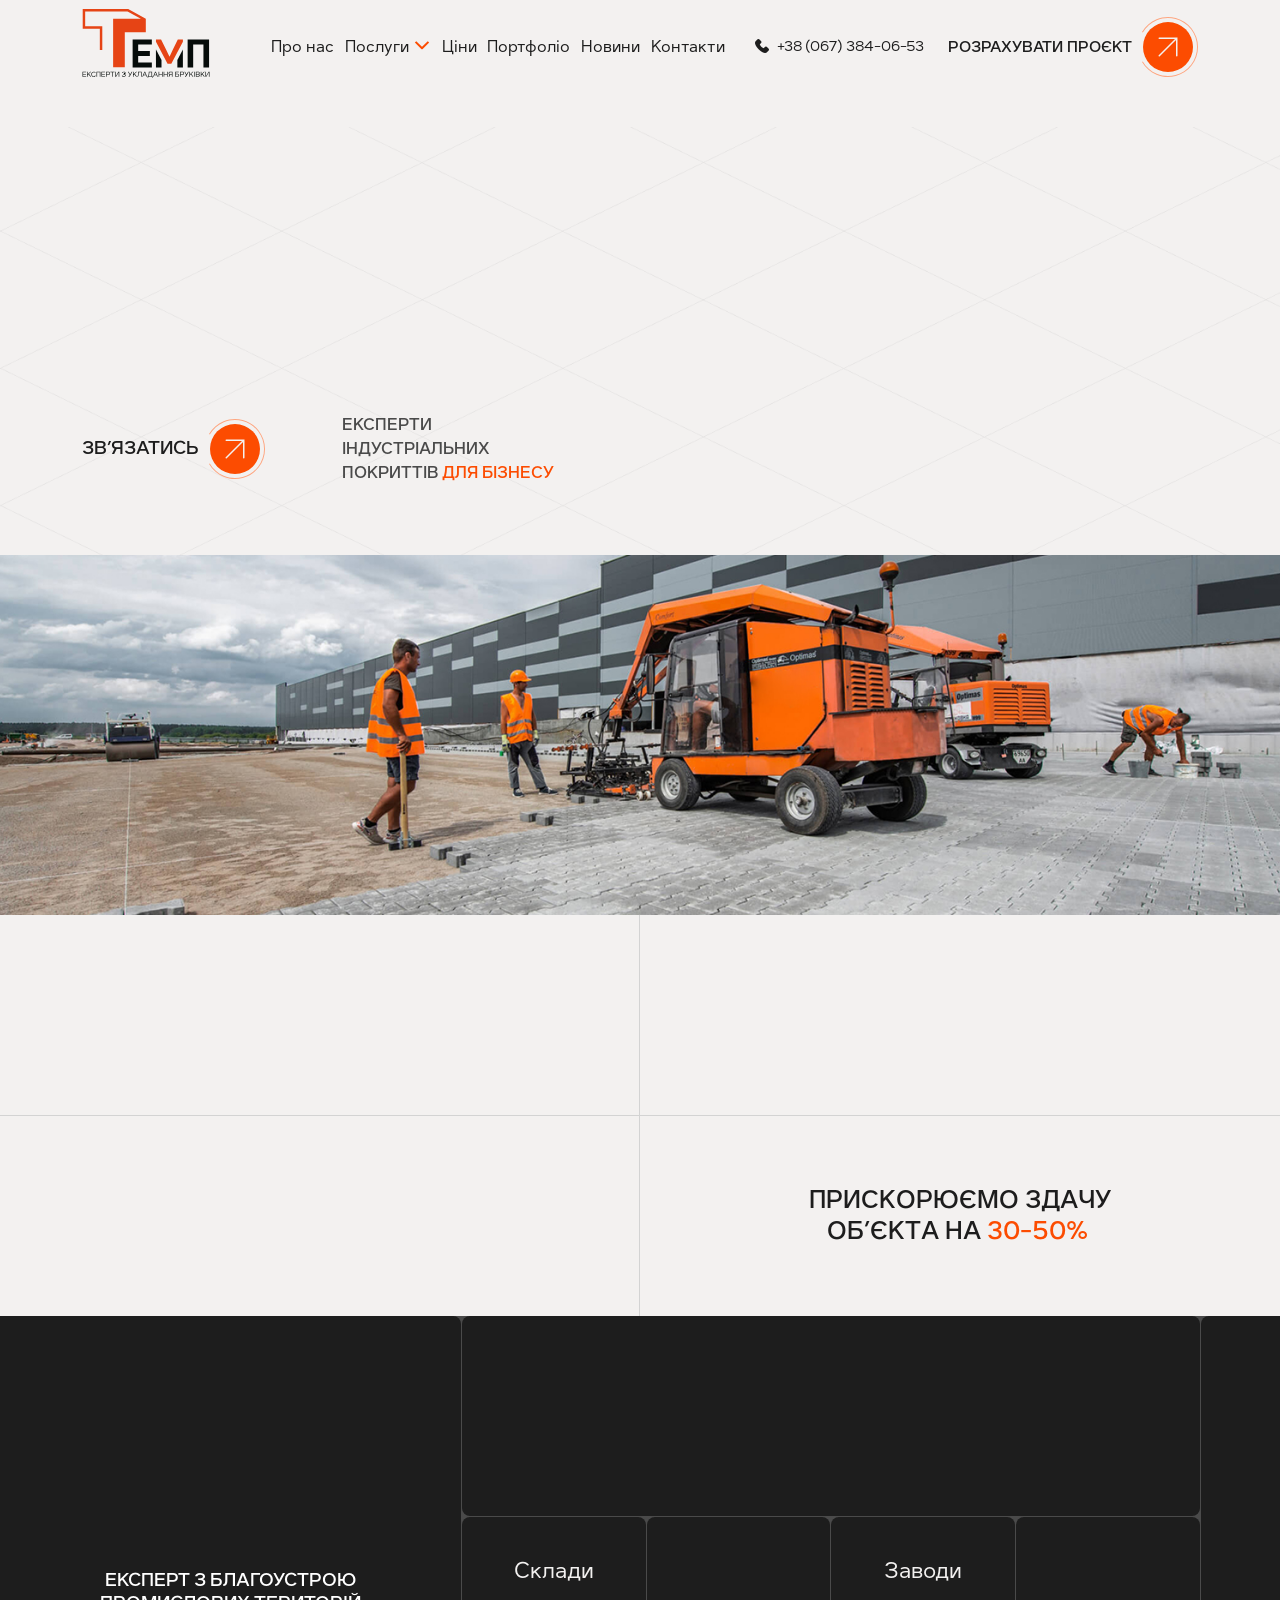
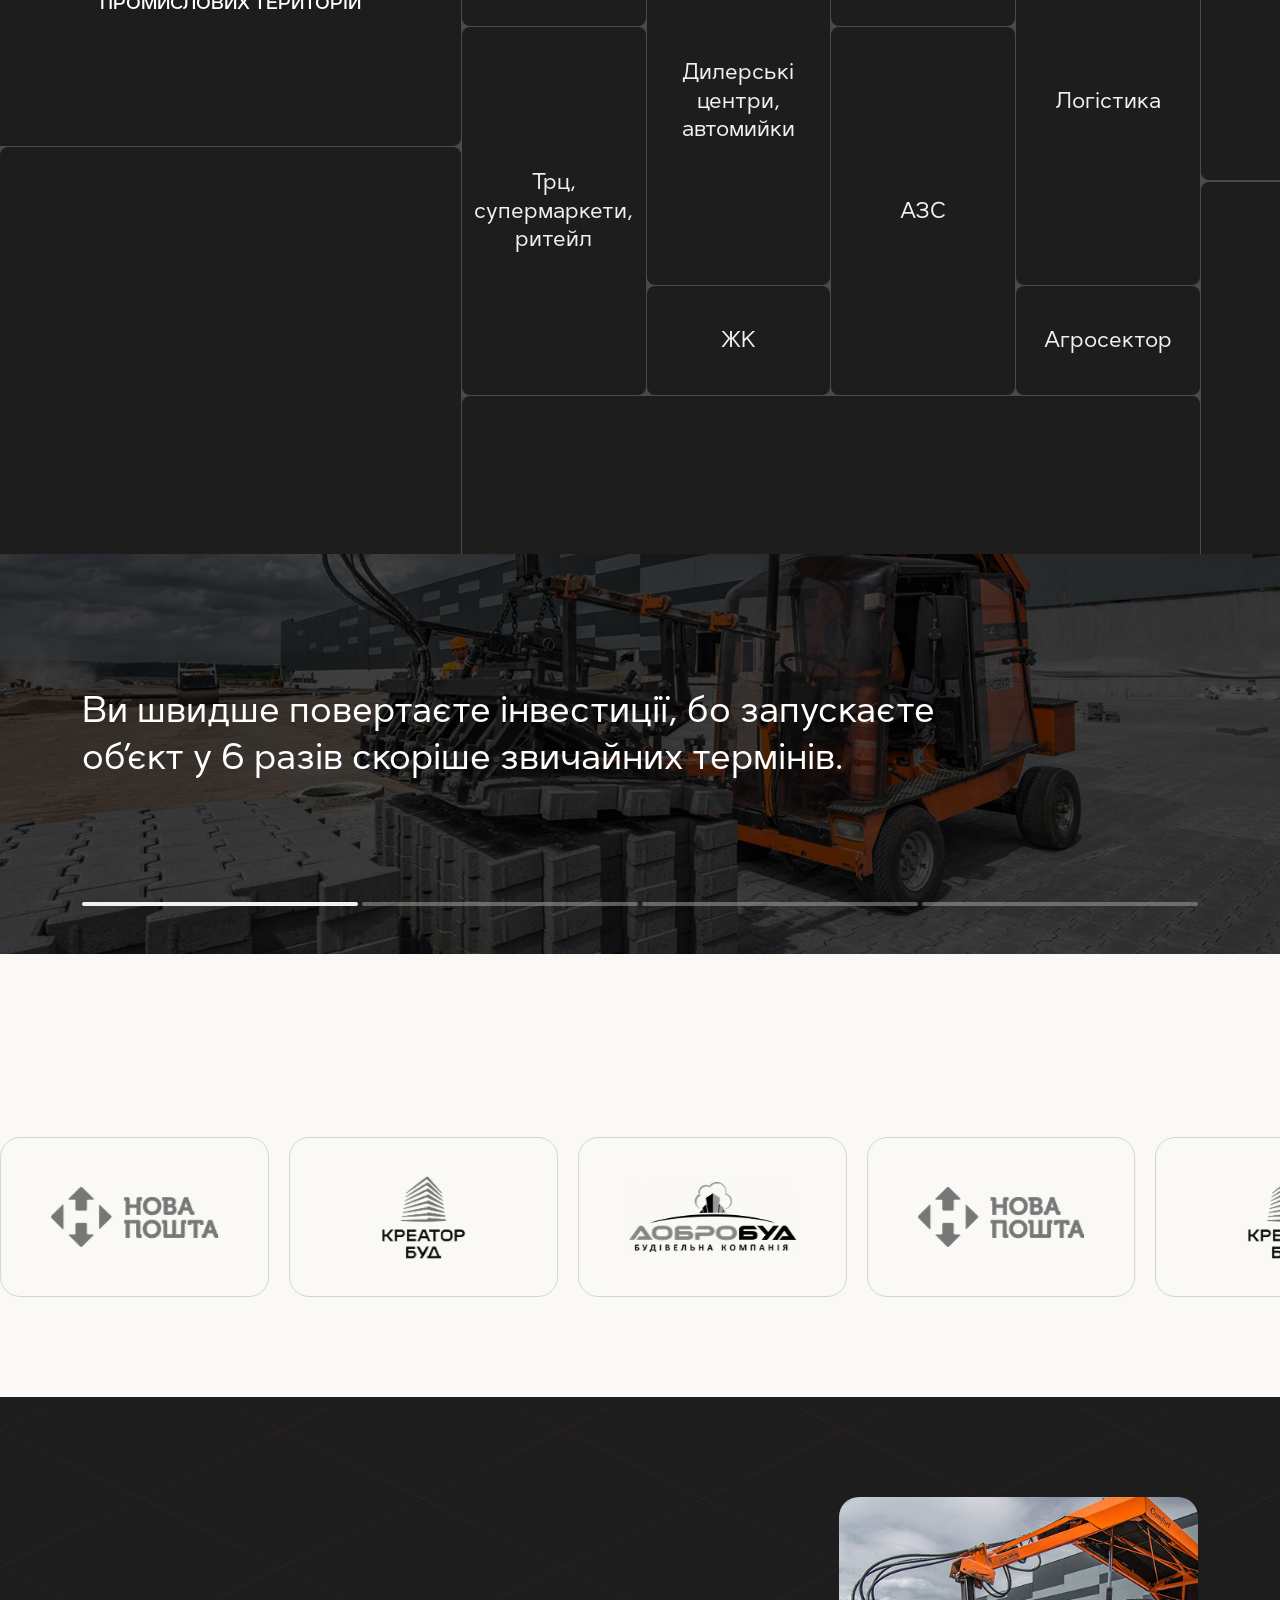
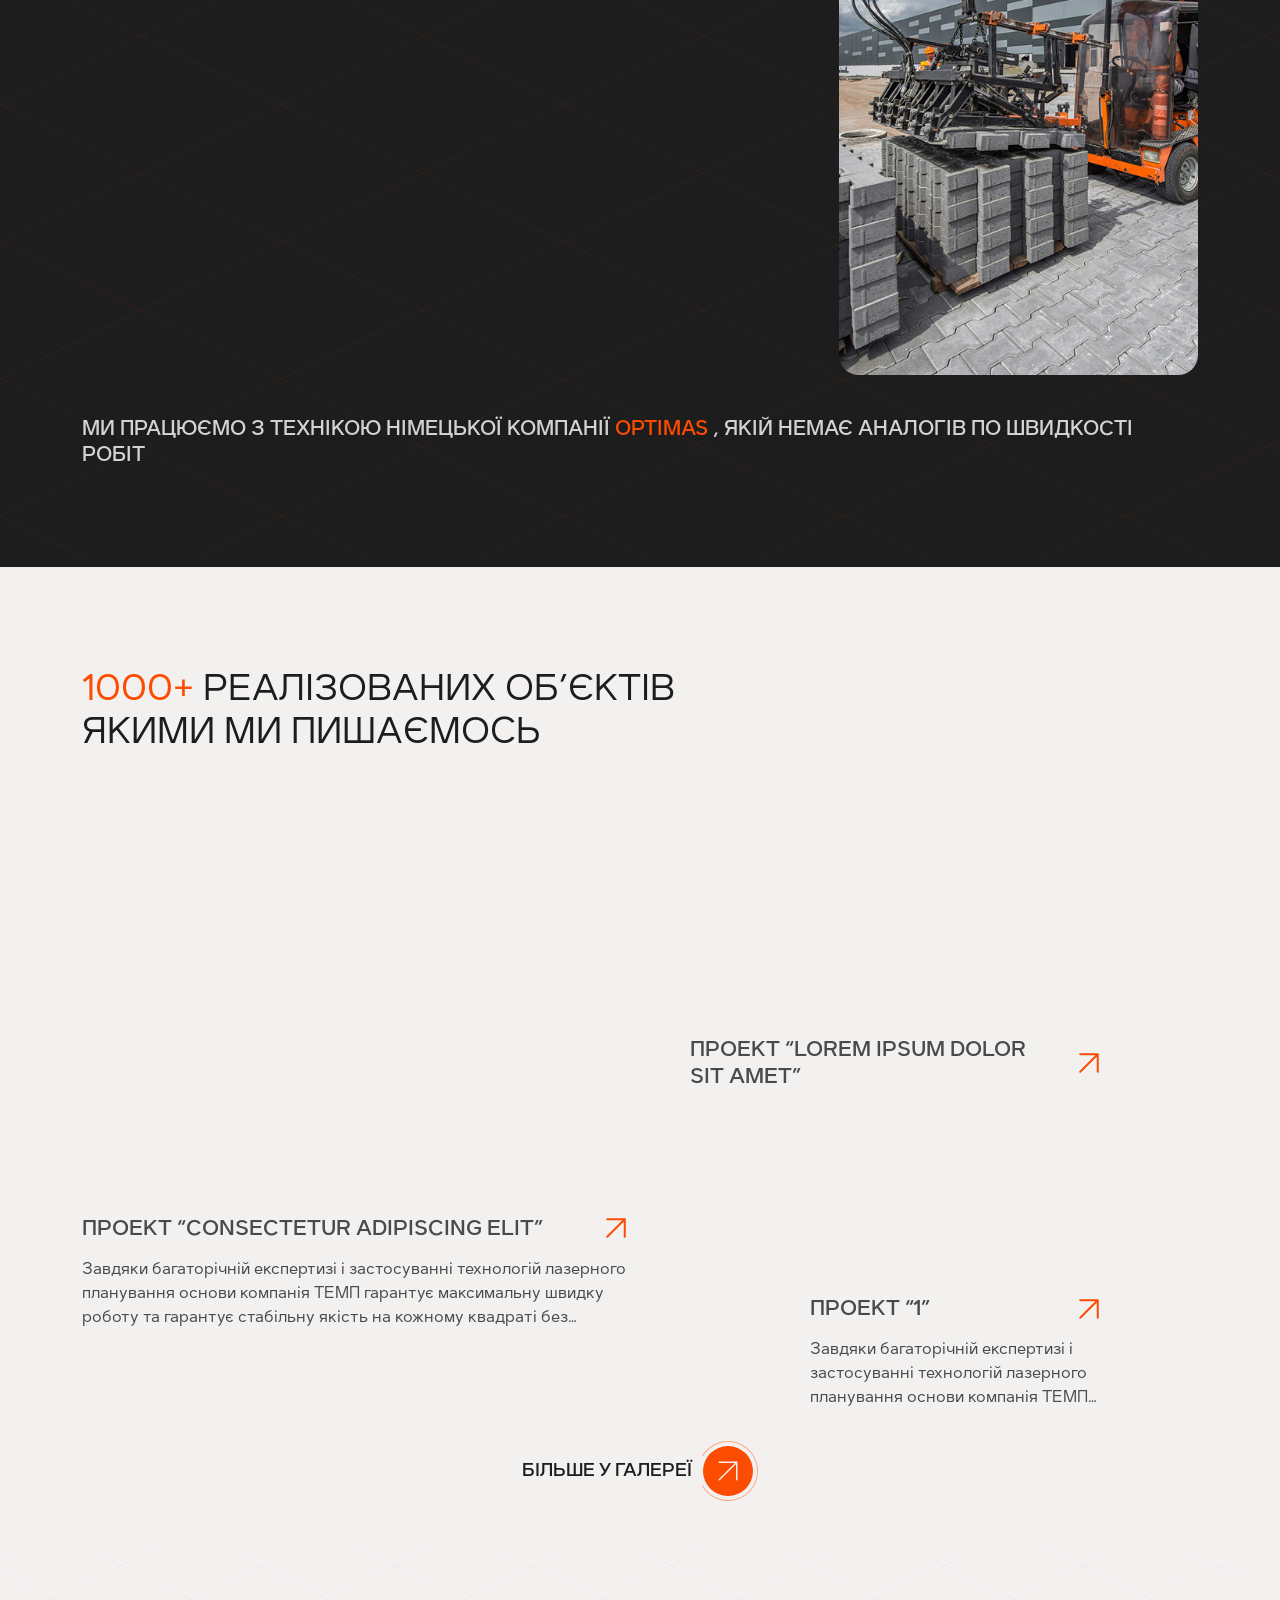
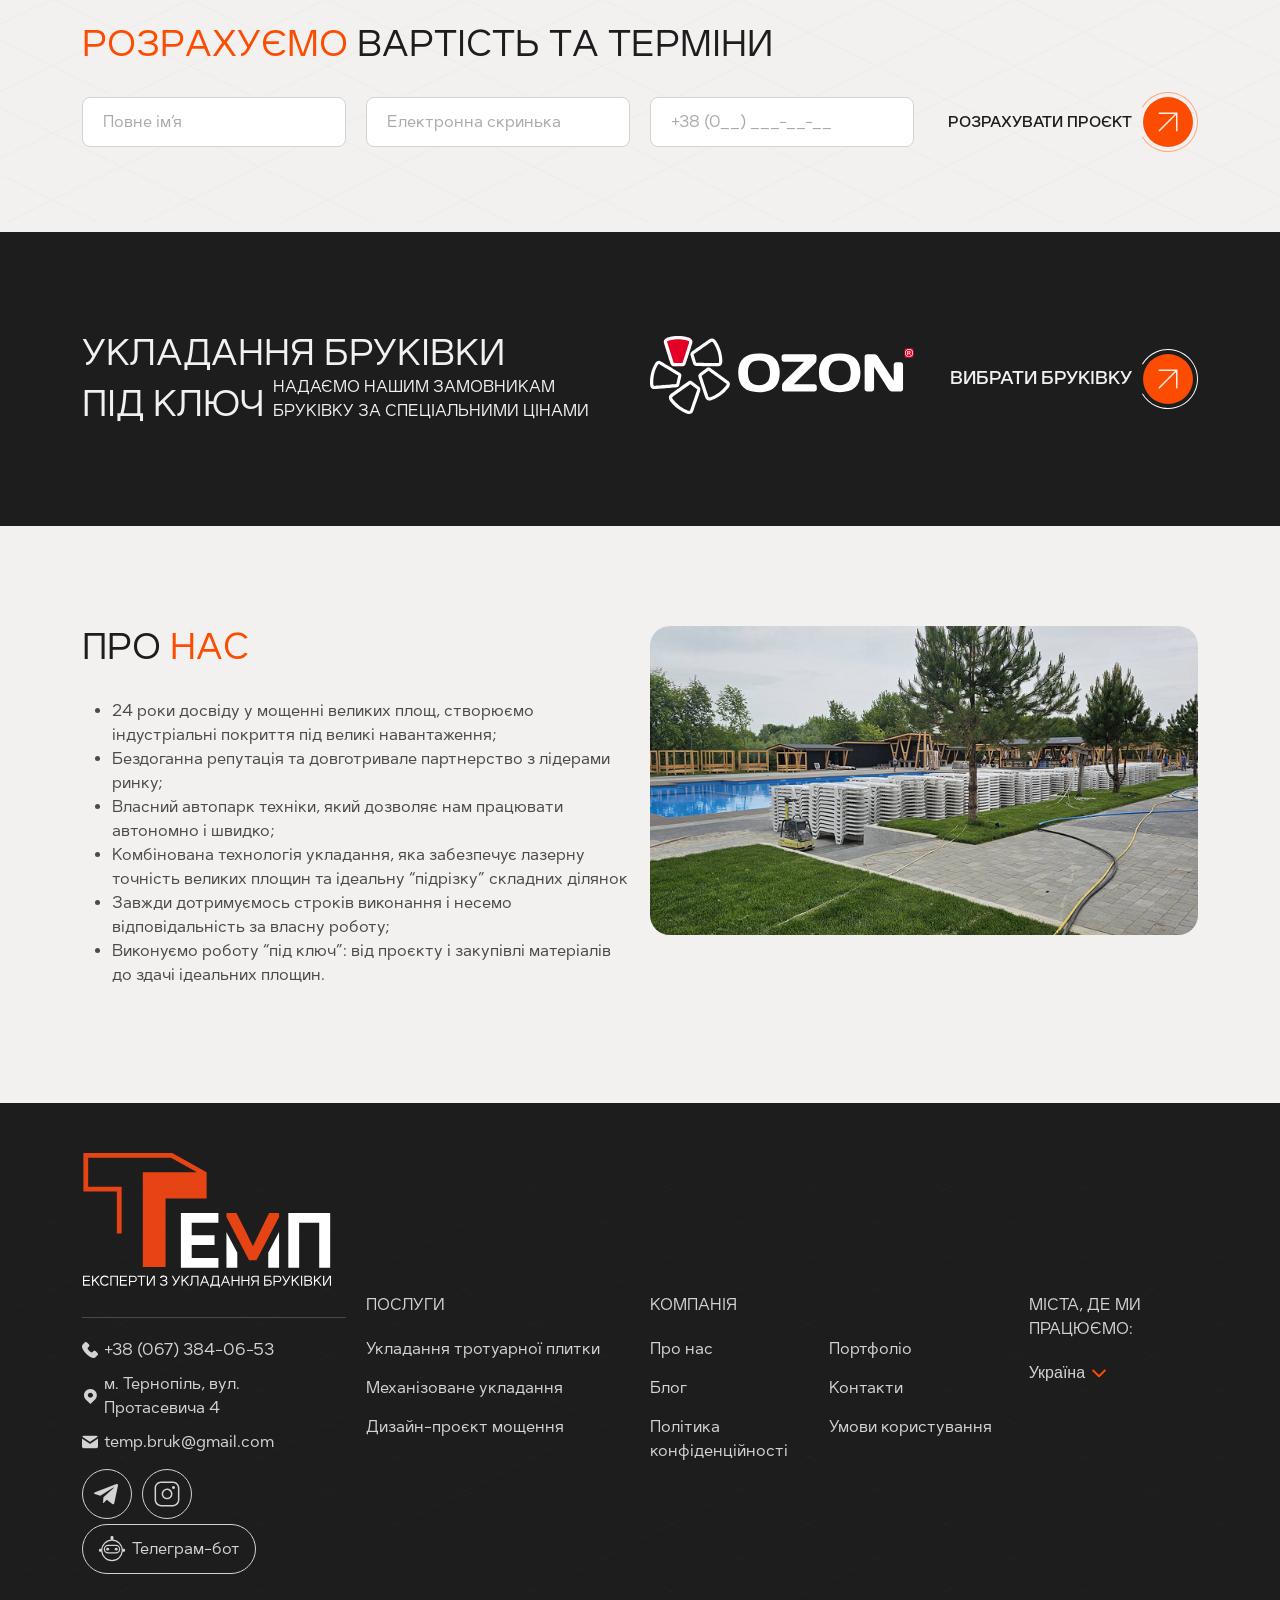
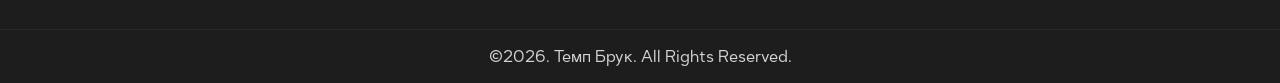
==== commit 3d724f1f: "fix animation delay" ====
--- a/index.html
+++ b/index.html
@@ -160,7 +160,7 @@
                 <div class="row g-0">
                     <div class="col-md-6">
                         <div class="benefits__item">
-                            <p class=" reveal-title">
+                            <p class=" reveal-title" data-delay="0">
                                 <span class="orange-text">1000+ m2 щодня</span> —<br>
                                 фіксуємо в договорі
                             </p>
@@ -198,7 +198,7 @@
                     <div class="clients__leftcol">
                         <div class="gridbox v1">
                             <div class="clients__title">
-                                <p class="title reveal-title">темп</p>
+                                <p class="title reveal-title" data-delay="200">темп</p>
                                 <p class="descr">
                                     експерт з благоустрою<br> промислових територій
                                 </p>
@@ -207,7 +207,7 @@
                     </div>
                     <div class="clients__rightcol">
                         <div class="gridbox v2">
-                            <h2 class="white reveal-title">Наші клієнти:</h2>
+                            <h2 class="white reveal-title" data-delay="200">Наші клієнти:</h2>
                         </div>
                         <div class="gridbox__wrapper row g-0">
                             <div class="col-lg-3 col-6">
@@ -237,7 +237,7 @@
 
             <div class="workwithtemp">
                 <div class="container">
-                    <p class="title reveal-title">Працюючи з темп:</p>
+                    <p class="title reveal-title" data-delay="200">Працюючи з темп:</p>
                 </div>
                 <div class="textslider__bg">
                     <img src="img/main/sliderbg.jpg" alt="">
@@ -285,7 +285,7 @@
 
             <div class="trust">
                 <div class="container">
-                    <h2 class="reveal-title">Нам <span class="orange-text">довіряють</span> лідери ринку</h2>
+                    <h2 class="reveal-title" data-delay="200">Нам <span class="orange-text">довіряють</span> лідери ринку</h2>
                 </div>
                 <div class="swiper logoslider">
                     <div class="swiper-wrapper">
--- a/css/style.css
+++ b/css/style.css
@@ -1 +1 @@
-@charset "UTF-8";@font-face{font-family:"DexaPro";src:url("../fonts/DexaPro-200-ExtraLight.otf") format("opentype");font-weight:200;font-style:normal;font-display:swap}@font-face{font-family:"DexaPro";src:url("../fonts/DexaPro-300-Light.otf") format("opentype");font-weight:300;font-style:normal;font-display:swap}@font-face{font-family:"DexaPro";src:url("../fonts/DexaPro-400-Regular.otf") format("opentype");font-weight:400;font-style:normal;font-display:swap}@font-face{font-family:"DexaPro";src:url("../fonts/DexaPro-500-Medium.otf") format("opentype");font-weight:500;font-style:normal;font-display:swap}@font-face{font-family:"DexaPro";src:url("../fonts/DexaPro-600-SemiBold.otf") format("opentype");font-weight:600;font-style:normal;font-display:swap}@font-face{font-family:"DexaPro";src:url("../fonts/DexaPro-700-Bold.otf") format("opentype");font-weight:700;font-style:normal;font-display:swap}@font-face{font-family:"DexaPro";src:url("../fonts/DexaPro-800-ExtraBold.otf") format("opentype");font-weight:800;font-style:normal;font-display:swap}@font-face{font-family:"DexaPro";src:url("../fonts/DexaPro-900-Black.otf") format("opentype");font-weight:900;font-style:normal;font-display:swap}@font-face{font-family:"icomoon";src:url("../fonts/icomoon.eot?jwvwkx");src:url("../fonts/icomoon.eot?jwvwkx#iefix") format("embedded-opentype"),url("../fonts/icomoon.ttf?jwvwkx") format("truetype"),url("../fonts/icomoon.woff?jwvwkx") format("woff"),url("../fonts/icomoon.svg?jwvwkx#icomoon") format("svg");font-weight:normal;font-style:normal;font-display:block}[class*=" icon-"],[class^=icon-]{font-family:"icomoon"!important;speak:never;font-style:normal;font-weight:normal;font-variant:normal;text-transform:none;line-height:1;-webkit-font-smoothing:antialiased;-moz-osx-font-smoothing:grayscale}.icon-footer-loc:before{content:"\e901"}.icon-footer-email:before{content:"\e903"}.icon-tel-icon:before{content:"\e900"}body,html{height:100%}*{-webkit-box-sizing:border-box;box-sizing:border-box}.main{-webkit-box-flex:1;-ms-flex:1 1 auto;flex:1 1 auto;padding-top:100px}.pagewrapper{min-height:100%;display:-webkit-box;display:-ms-flexbox;display:flex;-webkit-box-orient:vertical;-webkit-box-direction:normal;-ms-flex-direction:column;flex-direction:column;overflow:hidden}body{margin:0;padding:0;position:relative;font-family:"DexaPro",sans-serif;background:#F3F1F0;line-height:150%;color:#1D1D1D}body.hidden{overflow:hidden}@media (min-width:1500px){.container{max-width:1444px}}.row:not(.g-0){margin-left:-10px;margin-right:-10px}.row:not(.g-0)>*{padding-left:10px;padding-right:10px}input{outline:none}img{max-width:100%}h1,h2,h3,h4,h5,h6,p{margin:0}h2{color:#1D1D1D;text-transform:uppercase;font-size:50px;font-weight:400;line-height:120%;margin-bottom:60px}h2.white{color:#F3F1F0}.dark-bg{background-color:#1D1D1D}.orange-text{color:#FC4C01}section{padding:130px 0}.p0{padding:0}.text-center{text-align:center}.text-end{text-align:right}.circle-animation{position:absolute;right:0;top:50%;-webkit-transform:translateY(-50%);transform:translateY(-50%);width:60px;height:60px;display:-webkit-box;display:-ms-flexbox;display:flex;-webkit-box-align:center;-ms-flex-align:center;align-items:center;-webkit-box-pack:center;-ms-flex-pack:center;justify-content:center}.circle-animation svg{width:100%;-webkit-transition:0.5s;transition:0.5s}.circle-animation svg path,.circle-animation svg rect{-webkit-transition:0.3s;transition:0.3s}.circle-animation .calculate__icons{display:-webkit-box;display:-ms-flexbox;display:flex;width:28px;height:28px;overflow:hidden;position:absolute;-webkit-box-orient:vertical;-webkit-box-direction:normal;-ms-flex-direction:column;flex-direction:column;color:inherit;overflow:hidden}.circle-animation .default-ic{-webkit-transition:opacity 0.3s,-webkit-transform 0.3s;transition:opacity 0.3s,-webkit-transform 0.3s;transition:transform 0.3s,opacity 0.3s;transition:transform 0.3s,opacity 0.3s,-webkit-transform 0.3s;opacity:1;-webkit-transform:translate(0,0);transform:translate(0,0)}.circle-animation .hover-ic{-webkit-transition:opacity 0.3s,-webkit-transform 0.3s;transition:opacity 0.3s,-webkit-transform 0.3s;transition:transform 0.3s,opacity 0.3s;transition:transform 0.3s,opacity 0.3s,-webkit-transform 0.3s;opacity:0;-webkit-transform:translate(-100%,0);transform:translate(-100%,0)}a:hover .circle-animation .default-ic,button:hover .circle-animation .default-ic{opacity:0;-webkit-transform:translate(100%,-100%);transform:translate(100%,-100%);-webkit-transition:opacity 0.3s,-webkit-transform 0.3s;transition:opacity 0.3s,-webkit-transform 0.3s;transition:transform 0.3s,opacity 0.3s;transition:transform 0.3s,opacity 0.3s,-webkit-transform 0.3s}a:hover .circle-animation .hover-ic,button:hover .circle-animation .hover-ic{opacity:1;-webkit-transform:translate(0,-100%);transform:translate(0,-100%);-webkit-transition:opacity 0.3s ease 0.2s,-webkit-transform 0.3s ease 0.2s;transition:opacity 0.3s ease 0.2s,-webkit-transform 0.3s ease 0.2s;transition:transform 0.3s ease 0.2s,opacity 0.3s ease 0.2s;transition:transform 0.3s ease 0.2s,opacity 0.3s ease 0.2s,-webkit-transform 0.3s ease 0.2s}a:hover .circle-animation svg,button:hover .circle-animation svg{-webkit-transform:rotate(-360deg);transform:rotate(-360deg)}a:hover .circle-animation svg path,a:hover .circle-animation svg rect,button:hover .circle-animation svg path,button:hover .circle-animation svg rect{fill:#B03501}a.white:hover .circle-animation svg,button.white:hover .circle-animation svg{-webkit-transform:rotate(-360deg);transform:rotate(-360deg)}a.white:hover .circle-animation svg path,button.white:hover .circle-animation svg path{fill:#fff}.linkarr-anim{display:-webkit-box;display:-ms-flexbox;display:flex;width:28px;height:28px;overflow:hidden;position:absolute;-webkit-box-orient:vertical;-webkit-box-direction:normal;-ms-flex-direction:column;flex-direction:column;color:inherit;overflow:hidden;padding:0;border:none;outline:none;background:transparent;cursor:pointer;position:absolute;right:0;top:50%;-webkit-transform:translateY(-50%);transform:translateY(-50%)}.linkarr-anim svg{width:100%;-webkit-transition:0.5s;transition:0.5s}.linkarr-anim svg path,.linkarr-anim svg rect{-webkit-transition:0.3s;transition:0.3s}.linkarr-anim .default-ic{-webkit-transition:opacity 0.3s,-webkit-transform 0.3s;transition:opacity 0.3s,-webkit-transform 0.3s;transition:transform 0.3s,opacity 0.3s;transition:transform 0.3s,opacity 0.3s,-webkit-transform 0.3s;opacity:1;-webkit-transform:translate(0,0);transform:translate(0,0)}.linkarr-anim .hover-ic{-webkit-transition:opacity 0.3s,-webkit-transform 0.3s;transition:opacity 0.3s,-webkit-transform 0.3s;transition:transform 0.3s,opacity 0.3s;transition:transform 0.3s,opacity 0.3s,-webkit-transform 0.3s;opacity:0;-webkit-transform:translate(-100%,0);transform:translate(-100%,0)}a:hover .default-ic{opacity:0;-webkit-transform:translate(100%,-100%);transform:translate(100%,-100%);-webkit-transition:opacity 0.3s,-webkit-transform 0.3s;transition:opacity 0.3s,-webkit-transform 0.3s;transition:transform 0.3s,opacity 0.3s;transition:transform 0.3s,opacity 0.3s,-webkit-transform 0.3s}a:hover .hover-ic{opacity:1;-webkit-transform:translate(0,-100%);transform:translate(0,-100%);-webkit-transition:opacity 0.3s ease 0.2s,-webkit-transform 0.3s ease 0.2s;transition:opacity 0.3s ease 0.2s,-webkit-transform 0.3s ease 0.2s;transition:transform 0.3s ease 0.2s,opacity 0.3s ease 0.2s;transition:transform 0.3s ease 0.2s,opacity 0.3s ease 0.2s,-webkit-transform 0.3s ease 0.2s}a:hover .default-ic svg,a:hover .hover-ic svg{-webkit-transform:rotate(-360deg);transform:rotate(-360deg)}a:hover .default-ic svg path,a:hover .default-ic svg rect,a:hover .hover-ic svg path,a:hover .hover-ic svg rect{fill:#B03501}@media (max-width:1499.8px){h2{font-size:42px;margin-bottom:40px}}@media (max-width:1399.8px){h2{font-size:36px;margin-bottom:30px}section{padding:100px 0}}@media (max-width:1199.8px){h2{font-size:32px}}@media (max-width:991.8px){h2{font-size:36px}.text-md-center{text-align:center}.text-md-start{text-align:left}}@media (max-width:767.8px){h2{font-size:32px}h2 br{display:none}section{padding:70px 0}}@media (max-width:575.8px){h2{font-size:28px}.circle-animation{width:40px;height:40px}.circle-animation svg{width:40px;height:40px}.circle-animation .calculate__icons{width:18px;height:18px}}.word{display:inline-block;overflow:hidden;vertical-align:bottom}.char{display:inline-block;-webkit-transform:translateY(110%);transform:translateY(110%);-webkit-transition:-webkit-transform 2s cubic-bezier(0.16,1,0.3,1);transition:-webkit-transform 2s cubic-bezier(0.16,1,0.3,1);transition:transform 2s cubic-bezier(0.16,1,0.3,1);transition:transform 2s cubic-bezier(0.16,1,0.3,1),-webkit-transform 2s cubic-bezier(0.16,1,0.3,1)}.char.is-visible{-webkit-transform:translateY(0);transform:translateY(0)}.has-animation{position:relative}.has-animation img,.has-animation p{opacity:0}.has-animation.animate-in img,.has-animation.animate-in p{-webkit-animation:textHidden 0.1s 1.1s forwards;animation:textHidden 0.1s 1.1s forwards}.has-animation.animate-in:after,.has-animation.animate-in:before{content:"";position:absolute;left:0;width:100%;z-index:10}.has-animation.animate-in:before{background-color:#1d1d1d}.has-animation.animate-in:after{background-color:#FC4C01;-webkit-animation-delay:0.5s;animation-delay:0.5s}.has-animation.animation-btt.animate-in:after,.has-animation.animation-btt.animate-in:before{bottom:0}.has-animation.animation-btt.animate-in:before{-webkit-animation:revealBTU 1.8s ease;animation:revealBTU 1.8s ease}.has-animation.animation-btt.animate-in:after{-webkit-animation:revealBTU 1s 0.6s ease;animation:revealBTU 1s 0.6s ease}.has-animation.animation-ttb.animate-in:after,.has-animation.animation-ttb.animate-in:before{top:0}.has-animation.animation-ttb.animate-in:before{-webkit-animation:revealTTB 1.8s ease;animation:revealTTB 1.8s ease}.has-animation.animation-ttb.animate-in:after{-webkit-animation:revealTTB 1s 0.6s ease;animation:revealTTB 1s 0.6s ease}@-webkit-keyframes revealBTU{0%{height:0;bottom:0}65%{height:100%;bottom:0}to{height:0;bottom:100%}}@keyframes revealBTU{0%{height:0;bottom:0}65%{height:100%;bottom:0}to{height:0;bottom:100%}}@-webkit-keyframes revealTTB{0%{height:0;top:0}65%{height:100%;top:0}to{height:0;top:100%}}@keyframes revealTTB{0%{height:0;top:0}65%{height:100%;top:0}to{height:0;top:100%}}@-webkit-keyframes textHidden{0%{opacity:0}to{opacity:1}}@keyframes textHidden{0%{opacity:0}to{opacity:1}}.hero{padding:40px 0 0 0;background:url("../img/main/hero-bg.png") no-repeat center/100% auto}.hero__wrapper{position:relative;padding-bottom:70px}.hero__title{margin:0;font-size:100px;line-height:115%;text-transform:uppercase;font-weight:400}.hero__title .hero__lgspace,.hero__title .hero__redtext,.hero__title .hero__smspace{display:block}.hero__redtext{color:#FC4C01}.hero__smspace{padding-left:25%}.hero__lgspace{padding-left:50%}.hero__thumbpic{width:340px;height:206px;position:absolute;right:0;top:-5px;border-radius:20px;overflow:hidden}.hero__thumbpic img{width:100%;height:100%;-o-object-fit:cover;object-fit:cover;-o-object-position:50% 50%;object-position:50% 50%;vertical-align:top}.contact-link{position:relative;text-decoration:none;text-transform:uppercase;color:#1D1D1D;font-size:18px;font-weight:500;line-height:120%;-webkit-transition:0.3s;transition:0.3s;display:inline-block;padding:0 66px 0 0;border:none;background:transparent;cursor:pointer}.contact-link:hover{color:#B03501}.contact-link.white{color:#F3F1F0}.hero__info{display:-webkit-box;display:-ms-flexbox;display:flex;-webkit-box-align:center;-ms-flex-align:center;align-items:center;-webkit-box-pack:justify;-ms-flex-pack:justify;justify-content:space-between;max-width:600px}.hero__info p{max-width:240px;margin:0;text-transform:uppercase;color:#4A4A4A;font-weight:500}.hero__info p a{color:#FC4C01}.hero__info p a{text-decoration:none;-webkit-transition:0.3s;transition:0.3s}.hero__info p a:hover{color:#B03501}.hero__mainpic{position:relative;overflow:hidden;height:420px}.hero__mainpic img,.hero__mainpic video{width:100%;height:100%;-o-object-fit:cover;object-fit:cover;-o-object-position:50% 50%;object-position:50% 50%}.benefits .col-md-6{border-bottom:1px solid #D3D3D3}.benefits .col-md-6:nth-child(2n) .benefits__item{padding-right:calc((100vw - 1420px) / 2)}.benefits .col-md-6:nth-child(odd) .benefits__item{padding-left:calc((100vw - 1420px) / 2);border-right:1px solid #D3D3D3}.benefits .col-md-6:nth-last-child(-n+2){border-bottom:none}.benefits__item{text-align:center;min-height:244px;height:100%;display:-webkit-box;display:-ms-flexbox;display:flex;-webkit-box-align:center;-ms-flex-align:center;align-items:center;-webkit-box-pack:center;-ms-flex-pack:center;justify-content:center;padding:40px 80px}.benefits__item p{font-size:30px;line-height:130%;font-weight:500;text-transform:uppercase}.clients{background:#4A4A4A;position:relative;overflow:hidden;padding-bottom:250px}.clients__leftcol{width:100%;max-width:36%;-webkit-box-flex:0;-ms-flex:0 0 36%;flex:0 0 36%;position:relative}.clients__leftcol:after{content:"";display:block;position:absolute;left:0;top:431px;background:#1D1D1D;height:calc(100% - 430px + 249px);width:100%;border-radius:8px 8px 8px 0}.clients__rightcol{width:100%;max-width:64%;-webkit-box-flex:0;-ms-flex:0 0 64%;flex:0 0 64%;padding-left:1px;padding-right:calc((100vw - 1420px) / 2);position:relative}.clients__rightcol:after,.clients__rightcol:before{content:"";display:block;position:absolute;right:-1px;background:#1D1D1D;height:calc(50% + 124px);width:calc((100vw - 1421px) / 2);border-radius:8px 0 0 8px}.clients__rightcol:after{top:0}.clients__rightcol:before{top:calc(50% + 126px)}a.gridbox:after,a.gridbox:before{content:"";position:absolute;top:0;width:50%;height:100%;background:#f07020;-webkit-transition:-webkit-transform 0.5s ease;transition:-webkit-transform 0.5s ease;transition:transform 0.5s ease;transition:transform 0.5s ease,-webkit-transform 0.5s ease;z-index:0}a.gridbox:before{left:0;-webkit-transform:translateY(-100%);transform:translateY(-100%)}a.gridbox:after{right:0;-webkit-transform:translateY(100%);transform:translateY(100%)}a.gridbox:hover:after,a.gridbox:hover:before{-webkit-transform:translateY(0);transform:translateY(0)}.gridbox{background:#1D1D1D;padding:20px;border-radius:8px;width:100%;display:-webkit-box;display:-ms-flexbox;display:flex;-webkit-box-align:center;-ms-flex-align:center;align-items:center;-webkit-box-pack:center;-ms-flex-pack:center;justify-content:center;text-align:center}.gridbox.v1{height:430px;border-radius:0 8px 8px 0}.gridbox.v2{height:250px}.gridbox.v3{height:109px;margin-top:1px}.gridbox.v4{height:368px;margin-top:1px}.gridbox h2{margin:0;padding-top:60px}a.gridbox{-webkit-transition:0.3s;transition:0.3s;text-decoration:none;color:#F3F1F0;font-size:22px;line-height:130%;position:relative;overflow:hidden}a.gridbox span{position:relative;z-index:2}.gridbox__wrapper{position:relative}.gridbox__wrapper.row{margin-left:-0.5px;margin-right:-0.5px}.gridbox__wrapper.row>*{padding-left:0.5px;padding-right:0.5px}.gridbox__wrapper:after{content:"";display:block;position:absolute;left:1px;top:calc(100% + 1px);background:#1D1D1D;height:249px;width:calc(100% - 1px);border-radius:8px}.clients__title .title{text-transform:uppercase;color:#FC4C01;font-size:100px;font-weight:500;line-height:115%}.clients__title .descr{margin:30px 0 0 0;text-transform:uppercase;color:#fff;font-size:22px;line-height:130%;font-weight:500}.workwithtemp{margin-top:-1px;position:relative;z-index:1}.workwithtemp .container{position:relative}.workwithtemp .title{font-size:50px;color:#F3F1F0;line-height:120%;text-transform:uppercase;position:absolute;margin-top:-100px;left:20px}.textslider{height:480px;position:relative}.textslider p{color:#fff;font-size:40px;line-height:130%;margin:0;max-width:940px}.textslider .slide-content{padding:40px 0 80px;display:-webkit-box;display:-ms-flexbox;display:flex;-webkit-box-align:center;-ms-flex-align:center;align-items:center;height:100%}.textslider__bg{position:absolute;left:0;top:0;width:100%;height:100%;-o-object-fit:cover;object-fit:cover;-o-object-position:50% 50%;object-position:50% 50%}.textslider__bg img{width:100%;height:100%;-o-object-fit:cover;object-fit:cover;-o-object-position:50% 50%;object-position:50% 50%}.textslider__bg:after{content:"";display:block;position:absolute;left:0;top:0;width:100%;height:100%;background:rgba(0,0,0,0.7)}.swiper-pagination.linepag{display:-webkit-box;display:-ms-flexbox;display:flex;gap:4px;width:100%;margin-bottom:40px}.swiper-pagination.linepag .swiper-pagination-bullet{-webkit-box-flex:1;-ms-flex:1;flex:1;height:4px;border-radius:10px;margin:0!important;background:#AAAAAA;opacity:1;opacity:0.5}.swiper-pagination.linepag .swiper-pagination-bullet-active{opacity:1;background:#F3F1F0}.trust{padding:130px 0;background:#FAF9F6}.trust h2{margin-bottom:60px}.logoslider .swiper-wrapper{-webkit-transition-timing-function:linear!important;transition-timing-function:linear!important}.logoslider__item{height:220px;display:-webkit-box;display:-ms-flexbox;display:flex;-webkit-box-align:center;-ms-flex-align:center;align-items:center;-webkit-box-pack:center;-ms-flex-pack:center;justify-content:center;border-radius:20px;background:#FAF9F6;border:1px solid #D3D3D3}.logoslider__item img{max-width:calc(100% - 100px);max-height:calc(100% - 40px)}.advantage-sect{background-image:url(../img/main/squares.png);background-repeat:no-repeat;background-position:center;background-size:100% auto}.advantage-sect__content .intro{margin-bottom:60px;max-width:700px}.advantage-sect__content .intro p{color:#fff}.advantage-sect__item{margin-bottom:30px}.advantage-sect__item p{color:#D3D3D3}.advantage-sect__item p .highlighted{font-size:40px;color:#FC4C01}.advantage-sect__item p .highlighted>*{line-height:100%;margin-bottom:-3px}.advantage-sect__item p .orange-text{font-style:normal;font-weight:500}.advantage-sect__img{position:relative;overflow:hidden;border-radius:20px}.advantage-sect__img img{width:100%;vertical-align:top}.advantage-sect__img.has-animation.animate-in:before{background-color:#D3D3D3}.infotext{margin-top:40px}.infotext p{color:#D3D3D3;text-transform:uppercase;font-size:22px;line-height:130%;font-weight:500}.infotext p:last-child{margin-bottom:0}.objects{padding-bottom:60px}.objects .rightcol{padding-left:50px}.objects__item{display:block;margin-bottom:20px}.objects__item a{text-decoration:none}.objects__item.leftspace{padding-left:120px}.objects__item h4{text-transform:uppercase;color:#4A4A4A;font-size:22px;line-height:130%;font-weight:500;margin-bottom:15px;position:relative;padding-right:40px;-webkit-transition:0.3s;transition:0.3s}.objects__item p{color:#4A4A4A;margin:0;display:-webkit-box;-webkit-line-clamp:3;-webkit-box-orient:vertical;overflow:hidden}.objects__item a:hover .objects__item-img img{-webkit-transform:scale(1.05);transform:scale(1.05)}.objects__item a:hover h4{color:#FC4C01}.objects__item-img{position:relative;overflow:hidden;border-radius:8px;margin-bottom:30px}.objects__item-img.img-lg{aspect-ratio:4/3}.objects__item-img.img-md{aspect-ratio:1.78/1}.objects__item-img.img-sm{aspect-ratio:1.78/1}.objects__item-img img{position:absolute;left:0;top:0;width:100%;height:100%;-o-object-fit:cover;object-fit:cover;-o-object-position:50% 50%;object-position:50% 50%;-webkit-transition:1s;transition:1s}.bottsectbtn{text-align:center;margin-top:30px}.consult{padding:80px 0 85px;background:url("../img/main/consult-squares.png") no-repeat center/100% auto}.consult .contact-link{font-family:"DexaPro",sans-serif}.inputfield input{width:100%;height:50px;border-radius:8px;background:#fff;border:1px solid #D3D3D3;padding-left:20px;padding-right:20px;font-family:"DexaPro",sans-serif;font-size:16px;-webkit-transition:0.3s;transition:0.3s}.inputfield input::-webkit-input-placeholder{color:#AAAAAA}.inputfield input::-moz-placeholder{color:#AAAAAA}.inputfield input:-ms-input-placeholder{color:#AAAAAA}.inputfield input::-ms-input-placeholder{color:#AAAAAA}.inputfield input::placeholder{color:#AAAAAA}.inputfield input:focus{border-color:#FC4C01}.cta h2{margin:0}.cta h2 .subtext{color:#F3F1F0;font-size:16px;line-height:150%;display:inline-block;max-width:330px}.textsection .imgwrap{position:relative;overflow:hidden;border-radius:20px}.textsection img{vertical-align:top;width:100%}.textsection__content{max-width:580px}.textsection__content li,.textsection__content p{color:#4A4A4A}.textsection__content ul{padding-left:30px}.textsection__content h3,.textsection__content h4,.textsection__content h5,.textsection__content h6{font-weight:400;margin-bottom:10px;line-height:130%}.textsection__content h3{font-size:30px}.textsection__content h4{font-size:24px}.textsection__content h5{font-size:21px}.textsection__content h6{font-size:16px}.benefits__item .orange-text,.highlighted,.orange-text{margin:0 0.25em}@media (max-width:1499.8px){.hero__title{font-size:80px}.hero__thumbpic{height:165px}.hero__info{max-width:550px}.benefits__item p{font-size:24px}.benefits__item{min-height:200px}.logoslider__item{height:180px}.workwithtemp .title{font-size:42px;margin-top:-80px}.objects__item-img{margin-bottom:20px}.trust h2{margin-bottom:40px}.benefits .col-md-6:nth-child(2n) .benefits__item,.clients__rightcol{padding-right:calc((100vw - 1300px) / 2)}.benefits .col-md-6:nth-child(odd) .benefits__item{padding-left:calc((100vw - 1300px) / 2)}.clients__rightcol:after,.clients__rightcol:before{width:calc((100vw - 1301px) / 2)}.objects__item h4{font-size:21px}}@media (max-width:1399.8px){.hero__title{font-size:70px;line-height:130%}.hero__info{max-width:500px}.hero__mainpic{height:360px}.clients{padding-bottom:160px}.clients__title .title{font-size:80px;margin-bottom:10px}.gridbox.v2{height:200px}.textslider{height:400px}.logoslider__item{height:160px}.consult .contact-link{font-size:15px;font-weight:500}.trust{padding:100px 0}.clients__title .descr{font-size:18px}.infotext p{font-size:20px}.advantage-sect__item p span{font-size:30px}.textslider p,.workwithtemp .title{font-size:36px}.benefits .col-md-6:nth-child(2n) .benefits__item,.clients__rightcol{padding-right:calc((100vw - 1120px) / 2)}.benefits .col-md-6:nth-child(odd) .benefits__item{padding-left:calc((100vw - 1120px) / 2)}.clients__rightcol:after,.clients__rightcol:before{width:calc((100vw - 1121px) / 2)}}@media (max-width:1199.8px){.hero__title{font-size:50px}.hero__smspace{padding-left:15%}.hero__lgspace{padding-left:35%}.hero__thumbpic{height:180px;width:320px}.hero__wrapper{padding-bottom:50px}.hero__info{margin-top:15px;max-width:570px}.benefits__item{min-height:160px;padding:20px}.gridbox.v2{height:150px}.gridbox h2{padding-top:20px}.clients__title .title{font-size:60px}.clients__title .descr{font-weight:400}.gridbox.v1{height:340px}.clients__leftcol:after{height:calc(100% - 340px + 159px);top:341px}.gridbox__wrapper:after{height:159px}.clients__rightcol:after,.clients__rightcol:before{height:calc(50% + 79px)}.clients__rightcol:before{top:calc(50% + 80px)}.gridbox.v4{height:300px}a.gridbox{font-size:18px}.textslider{height:360px}.advantage-sect__content .intro{margin-bottom:30px}.objects__item.leftspace{padding-left:80px}.cta h2 .subtext{font-size:12px;max-width:240px}.benefits__item p{font-size:21px}.textslider p,.workwithtemp .title{font-size:32px}.benefits .col-md-6:nth-child(2n) .benefits__item,.clients__rightcol{padding-right:calc((100vw - 940px) / 2)}.benefits .col-md-6:nth-child(odd) .benefits__item{padding-left:calc((100vw - 940px) / 2)}.clients__rightcol:after,.clients__rightcol:before{width:calc((100vw - 941px) / 2)}}@media (max-width:991.8px){.hero__lgspace,.hero__smspace{padding-left:0}.hero__thumbpic{width:35%}.hero__title{width:64%;font-size:46px}.hero__info{max-width:100%}.gridbox.v4{height:200px}.clients__rightcol:after{display:none}.clients__rightcol:before{height:calc(100% + 160px);top:0}.objects__item.leftspace{padding-left:40px}.consult h2{text-align:center}.consult .contact-link{margin-top:30px}.cta{text-align:center}.cta h2{margin-bottom:20px}.cta h2 br{display:none}.cta .contact-link{margin-top:30px}.cta h2 .subtext{max-width:100%;font-size:20px;margin-top:10px}.textsection__content{max-width:100%}.benefits .col-md-6:nth-child(2n) .benefits__item,.clients__rightcol{padding-right:calc((100vw - 700px) / 2)}.benefits .col-md-6:nth-child(odd) .benefits__item{padding-left:calc((100vw - 700px) / 2)}.clients__rightcol:after,.clients__rightcol:before{width:calc((100vw - 701px) / 2)}}@media (max-width:767.8px){.hero__thumbpic img{display:none}.benefits__item{min-height:120px}.benefits .col-md-6:nth-child(odd) .benefits__item{border-right:none}.benefits .col-md-6:nth-child(odd){border-bottom:1px solid #D3D3D3}.clients__title .title{font-size:50px}.gridbox.v3{height:80px}.gridbox.v4{height:160px}.workwithtemp .title{margin-top:-60px}.textslider p{font-size:24px}.textslider p br{display:none}.logoslider__item{height:120px}.logoslider__item img{max-width:calc(100% - 60px);max-height:calc(100% - 30px)}.hero__mainpic,.textslider{height:300px}.consult,.trust{padding:70px 0}.objects__item-img.img-lg,.objects__item-img.img-md,.objects__item-img.img-sm{aspect-ratio:16/9}.objects__item.leftspace{padding-left:0}.objects .rightcol{padding-left:calc(var(--bs-gutter-x) * 0.5)}.inputfield{margin-bottom:10px}.hero__thumbpic{display:none}.hero__title{width:100%}.hero__mainpic{height:280px}.benefits .col-md-6:nth-child(2n) .benefits__item,.clients__rightcol{padding-right:calc((100vw - 520px) / 2)}.benefits .col-md-6:nth-child(odd) .benefits__item{padding-left:calc((100vw - 520px) / 2)}.clients__rightcol:after,.clients__rightcol:before{width:calc((100vw - 521px) / 2)}.benefits .col-md-6 .benefits__item{padding-right:calc((100vw - 520px) / 2);padding-left:calc((100vw - 520px) / 2)}}@media (max-width:575.8px){.hero{padding-top:20px}.hero__title{width:100%}.hero__info{-ms-flex-wrap:wrap;flex-wrap:wrap}.hero__info .contact-link{-webkit-box-ordinal-group:3;-ms-flex-order:2;order:2}.hero__info p{-webkit-box-ordinal-group:2;-ms-flex-order:1;order:1;width:100%;max-width:100%;-webkit-box-flex:0;-ms-flex:0 0 100%;flex:0 0 100%;margin-bottom:30px}.benefits__item{min-height:100px}.benefits__item p{font-size:18px}.clients__leftcol,.clients__rightcol{width:100%;max-width:100%;-webkit-box-flex:0;-ms-flex:0 0 100%;flex:0 0 100%}.clients__leftcol:after,.clients__rightcol:before{display:none}.gridbox.v1{height:auto;min-height:200px;border-radius:0 0 8px 8px;margin-bottom:1px}.gridbox h2{padding-top:0}.gridbox.v2{height:auto;padding:20px}.clients{padding-bottom:110px}.swiper-pagination.linepag{margin-bottom:20px}.textslider .slide-content{padding:40px 0}.gridbox__wrapper:after{height:114px;left:0}.trust h2{margin-bottom:20px}.consult{padding-top:40px}.contact-link{font-size:16px;padding-right:44px}.hero__info p{max-width:300px;font-size:15px}.hero__title{font-size:42px}.workwithtemp .title{font-size:28px}.textslider p{font-size:21px}.infotext p,.objects__item h4{font-size:18px}.cta h2 .subtext{font-size:16px}.clients__rightcol{padding-right:0;padding-left:0}.benefits .col-md-6:nth-child(2n) .benefits__item{padding-right:12px}.benefits .col-md-6:nth-child(odd) .benefits__item{padding-left:12px}}header.header{height:94px;background:#F3F1F0;display:-webkit-box;display:-ms-flexbox;display:flex;-webkit-box-align:center;-ms-flex-align:center;align-items:center;z-index:12;position:fixed;left:0;top:0;width:100%;-webkit-transition:0.3s;transition:0.3s}header.header.scroll{-webkit-box-shadow:0 0 6px #D3D3D3;box-shadow:0 0 6px #D3D3D3}.header__logo{max-height:70px;max-width:100%}.header__menu{display:-webkit-box;display:-ms-flexbox;display:flex;-webkit-box-pack:justify;-ms-flex-pack:justify;justify-content:space-between;-webkit-box-align:center;-ms-flex-align:center;align-items:center;list-style-type:none;margin:0;padding:0}.header__menu>li{position:relative}.header__menu>li>a,.header__menu>li>span{text-decoration:none;-webkit-transition:0.3s;transition:0.3s;color:#1D1D1D;font-size:16px;line-height:125%;cursor:pointer}.header__menu>li>a:hover,.header__menu>li>span:hover{color:#B03501}.header__menu>li>a:hover>i svg path,.header__menu>li>span:hover>i svg path{stroke:#B03501}.header__menu>li>a i,.header__menu>li>span i{vertical-align:top;display:-webkit-inline-box;display:-ms-inline-flexbox;display:inline-flex;width:18px;height:18px;position:relative;bottom:-1px;-webkit-transition:0.3s;transition:0.3s}.header__menu>li>a i svg,.header__menu>li>span i svg{width:100%}.header__menu>li>a i svg path,.header__menu>li>span i svg path{-webkit-transition:0.3s;transition:0.3s}.header__menu>li>a.active,.header__menu>li>span.active{color:#FC4C01}.header__menu>li>a.active i,.header__menu>li>span.active i{-webkit-transform:rotate(-180deg);transform:rotate(-180deg)}.header__menu>li>a.active:hover,.header__menu>li>span.active:hover{color:#B03501}.header__menu .sub-menu{position:absolute;top:calc(100% + 20px);z-index:2;list-style-type:none;margin:0;padding:0;width:340px;background:#FAF9F6;border-radius:8px;padding:15px;left:50%;-webkit-transform:translate(-50%,20px);transform:translate(-50%,20px);opacity:0;z-index:-1;visibility:hidden;-webkit-transition:0.5s;transition:0.5s}.header__menu .sub-menu li{margin-bottom:20px}.header__menu .sub-menu li:last-child{margin-bottom:0}.header__menu .sub-menu li a{position:relative;padding-left:18px;text-decoration:none;color:#1D1D1D;line-height:125%;font-size:16px;display:block;-webkit-transition:0.3s;transition:0.3s}.header__menu .sub-menu li a:before{content:"";position:absolute;left:0;top:50%;-webkit-transform:translateY(-50%);transform:translateY(-50%);display:inline-block;width:10px;height:10px;border-radius:2px;background:#D3D3D3;margin-top:-1px;-webkit-transition:0.3s;transition:0.3s}.header__menu .sub-menu li a:hover{color:#B03501}.header__menu .sub-menu li a:hover:before{background:#B03501}.header__menu .sub-menu.show{opacity:1;z-index:2;visibility:visible;-webkit-transform:translate(-50%,0);transform:translate(-50%,0)}.header__actions{padding-left:50px;display:-webkit-box;display:-ms-flexbox;display:flex;-webkit-box-align:center;-ms-flex-align:center;align-items:center;-webkit-box-pack:justify;-ms-flex-pack:justify;justify-content:space-between}.header__tel{font-size:16px;line-height:125%;display:inline-block;color:#1D1D1D;position:relative;padding-left:22px;text-decoration:none;-webkit-transition:0.3s;transition:0.3s}.header__tel i{color:#1D1D1D;position:absolute;left:0;top:50%;-webkit-transform:translateY(-50%);transform:translateY(-50%);margin-top:-1px;-webkit-transition:0.3s;transition:0.3s}.header__tel:hover{color:#B03501}.header__tel:hover i{color:#B03501}.calculate-btn{font-size:16px;line-height:125%;display:inline-block;position:relative;text-transform:uppercase;font-size:18px;font-weight:500;line-height:120%;color:#1D1D1D;text-decoration:none;padding-right:66px;-webkit-transition:0.3s;transition:0.3s}.calculate-btn:hover{color:#B03501}.closemenu,.mebubtn{display:none}.menu-overlay{display:none}.site-nav .calculate-btn{display:none}@media (max-width:1499.8px){.header__actions{padding-left:40px}header.header .calculate-btn{font-size:16px}}@media (max-width:1399.8px){.header__actions{padding-left:10px}header.header .calculate-btn{font-size:15px}.header__tel{font-size:14px}}@media (max-width:1199.8px){.menu-overlay{display:block;position:fixed;inset:0;background:rgba(29,29,29,0.5);z-index:11;opacity:0;visibility:hidden;-webkit-transition:0.3s;transition:0.3s;cursor:pointer}.menu-overlay.open{opacity:1;visibility:visible}body.menu-open{overflow:hidden}.navcol{position:fixed;right:0;top:0;width:400px;height:100vh;background:#fff;z-index:12;padding:100px 40px 40px 40px!important;overflow:auto;-webkit-transition:0.5s;transition:0.5s;-webkit-transform:translateX(100%);transform:translateX(100%)}.navcol.open{-webkit-transform:translateX(0);transform:translateX(0)}.header__actions{padding-right:60px;-webkit-box-pack:end;-ms-flex-pack:end;justify-content:flex-end}.header__tel{margin-right:30px;font-size:15px}header.header .container{position:relative}.mebubtn{width:32px;height:32px;display:-webkit-inline-box;display:-ms-inline-flexbox;display:inline-flex;-webkit-box-align:center;-ms-flex-align:center;align-items:center;-webkit-box-pack:center;-ms-flex-pack:center;justify-content:center;position:absolute;right:12px;top:50%;-webkit-transform:translateY(-50%);transform:translateY(-50%);border:none;padding:0;background:transparent}.mebubtn img{vertical-align:top;margin-top:3px}.closemenu{display:-webkit-inline-box;display:-ms-inline-flexbox;display:inline-flex;-webkit-box-align:center;-ms-flex-align:center;align-items:center;-webkit-box-pack:center;-ms-flex-pack:center;justify-content:center;width:32px;height:32px;position:absolute;right:40px;top:40px;padding:0;border:none;background:transparent}.header__menu{display:block}.header__menu>li{margin-bottom:10px}.header__menu>li>a,.header__menu>li>span{font-size:20px}.header__menu .sub-menu{position:relative;background:transparent}.header__menu .sub-menu{display:none}.header__menu .sub-menu.show{display:block}.header__menu .sub-menu li{margin-bottom:10px}}@media (max-width:991.8px){.header__tel{-webkit-box-ordinal-group:3;-ms-flex-order:2;order:2;margin-left:20px}.header__tel span{display:none}.header__tel i{font-size:20px;width:50px;height:50px;background:#fc4c01;border-radius:50%;display:-webkit-inline-box;display:-ms-inline-flexbox;display:inline-flex;-webkit-box-align:center;-ms-flex-align:center;align-items:center;-webkit-box-pack:center;-ms-flex-pack:center;justify-content:center;color:#fff}.calculate-btn{-webkit-box-ordinal-group:2;-ms-flex-order:1;order:1}.header__menu .sub-menu{width:100%}}@media (max-width:767.8px){header.header .header__actions .calculate-btn{display:none}header.header .site-nav .calculate-btn{display:inline-block;margin-top:20px;font-size:18px}}@media (max-width:575.8px){.header__tel{position:relative;display:inline-block;margin:0}.header__tel i{width:40px;height:40px;font-size:16px;position:relative;top:initial;-webkit-transform:none;transform:none;margin-top:-3px}header.header{height:80px}header.header .site-nav .calculate-btn{padding-right:50px}}footer.footer{background-color:#1D1D1D;padding:50px 0 0 0;background-image:url("../img/general/footer-squares.png");background-repeat:no-repeat;background-position:center;background-size:100% auto}footer.footer .addrlist{margin-bottom:15px}.footer__contact-info{padding-left:24%}.footer__contact-info i{color:#fff}.footer__logo{max-width:400px;margin-bottom:44px;display:inline-block}.footer__contact-info{padding-top:20px;border-top:1px solid #4A4A4A}.addrlist{list-style-type:none;margin:0;padding:0}.addrlist li{margin-bottom:10px}.addrlist li:last-child{margin-bottom:0}.addrlist li a{color:#D3D3D3;position:relative;padding-left:22px;text-decoration:none;-webkit-transition:0.3s;transition:0.3s;display:block}.addrlist li a i{position:absolute;left:0;top:50%;-webkit-transform:translateY(-50%);transform:translateY(-50%);color:#D3D3D3;-webkit-transition:0.3s;transition:0.3s}.addrlist li a:hover{color:#FD824E}.addrlist li a:hover i{color:#FD824E}.soclist{display:-webkit-box;display:-ms-flexbox;display:flex;-ms-flex-wrap:wrap;flex-wrap:wrap;-webkit-box-align:center;-ms-flex-align:center;align-items:center;list-style-type:none;margin:0;padding:0}.soclist li{margin-right:10px;margin-bottom:5px}.soclist li:last-child{margin-right:0}.soclist li a{display:-webkit-inline-box;display:-ms-inline-flexbox;display:inline-flex;-webkit-box-align:center;-ms-flex-align:center;align-items:center;-webkit-box-pack:center;-ms-flex-pack:center;justify-content:center;width:50px;height:50px;border-radius:50%;border:1px solid #D3D3D3;text-decoration:none;color:#D3D3D3;-webkit-transition:0.3s;transition:0.3s}.soclist li a circle,.soclist li a path,.soclist li a rect{-webkit-transition:0.3s;transition:0.3s}.soclist li a.textbtn{width:auto;padding:0 15px;border-radius:25px}.soclist li a.textbtn svg{margin-right:6px}.soclist li a:hover{border-color:#FD824E;color:#FD824E}.soclist li a:hover path{fill:#FD824E}.soclist li a:hover .hstroke{stroke:#FD824E}.soclist li a:hover .hfill{fill:#FD824E}.footer__item{margin-top:-24px}.footer__item .title{text-transform:uppercase;margin-bottom:20px;color:#D3D3D3}.footer__item ul{list-style-type:none;margin:0;padding:0}.footer__item ul li{margin-bottom:15px;padding-right:10px}.footer__item ul li:last-child{margin-bottom:0}.footer__item ul li a{color:#D3D3D3;line-height:125%;text-decoration:none;-webkit-transition:0.3s;transition:0.3s}.footer__item ul li a:hover{color:#FD824E}.footer__item .listcol2{display:-webkit-box;display:-ms-flexbox;display:flex;-ms-flex-wrap:wrap;flex-wrap:wrap}.footer__item .listcol2 li{width:100%;max-width:50%;-webkit-box-flex:0;-ms-flex:0 0 50%;flex:0 0 50%}.states button{padding:0;border:none;background:transparent;font-size:16px;color:#D3D3D3;line-height:125%;padding-right:23px;position:relative;margin-bottom:10px;cursor:pointer}.states button:after{content:"";display:inline-block;width:18px;height:18px;position:absolute;right:0;top:50%;-webkit-transform:translateY(-50%);transform:translateY(-50%);background:url("../img/general/footer-arr.svg") no-repeat center/100%;-webkit-transition:0.3s;transition:0.3s}.states button.active:after{-webkit-transform:translateY(-50%) rotate(-180deg);transform:translateY(-50%) rotate(-180deg)}.states ul{display:none}.states ul li{margin-bottom:5px}.footer__content{padding-bottom:50px}.footer__rights{display:-webkit-box;display:-ms-flexbox;display:flex;-webkit-box-align:center;-ms-flex-align:center;align-items:center;text-align:center;background:#1D1D1D;min-height:54px;border-top:1px solid rgba(243,241,240,0.05)}.footer__rights p{margin:0;color:#D3D3D3}@media (max-width:1399.8px){.footer__logo{max-width:250px;margin-bottom:20px}.footer__contact-info{padding-left:0}.footer__contact-info{padding-right:20px}}@media (max-width:1199.8px){.footer__item{margin-top:0;padding-top:20px}.footer__contact-info{border:none}.footer__item{margin-top:40px}.footer__logo{position:relative}.footer__logo:after{content:"";display:block;position:absolute;left:0;bottom:0;height:1px;width:100%;background:#4A4A4A}}+@charset "UTF-8";@font-face{font-family:"DexaPro";src:url("../fonts/DexaPro-200-ExtraLight.otf") format("opentype");font-weight:200;font-style:normal;font-display:swap}@font-face{font-family:"DexaPro";src:url("../fonts/DexaPro-300-Light.otf") format("opentype");font-weight:300;font-style:normal;font-display:swap}@font-face{font-family:"DexaPro";src:url("../fonts/DexaPro-400-Regular.otf") format("opentype");font-weight:400;font-style:normal;font-display:swap}@font-face{font-family:"DexaPro";src:url("../fonts/DexaPro-500-Medium.otf") format("opentype");font-weight:500;font-style:normal;font-display:swap}@font-face{font-family:"DexaPro";src:url("../fonts/DexaPro-600-SemiBold.otf") format("opentype");font-weight:600;font-style:normal;font-display:swap}@font-face{font-family:"DexaPro";src:url("../fonts/DexaPro-700-Bold.otf") format("opentype");font-weight:700;font-style:normal;font-display:swap}@font-face{font-family:"DexaPro";src:url("../fonts/DexaPro-800-ExtraBold.otf") format("opentype");font-weight:800;font-style:normal;font-display:swap}@font-face{font-family:"DexaPro";src:url("../fonts/DexaPro-900-Black.otf") format("opentype");font-weight:900;font-style:normal;font-display:swap}@font-face{font-family:"icomoon";src:url("../fonts/icomoon.eot?jwvwkx");src:url("../fonts/icomoon.eot?jwvwkx#iefix") format("embedded-opentype"),url("../fonts/icomoon.ttf?jwvwkx") format("truetype"),url("../fonts/icomoon.woff?jwvwkx") format("woff"),url("../fonts/icomoon.svg?jwvwkx#icomoon") format("svg");font-weight:normal;font-style:normal;font-display:block}[class*=" icon-"],[class^=icon-]{font-family:"icomoon"!important;speak:never;font-style:normal;font-weight:normal;font-variant:normal;text-transform:none;line-height:1;-webkit-font-smoothing:antialiased;-moz-osx-font-smoothing:grayscale}.icon-footer-loc:before{content:"\e901"}.icon-footer-email:before{content:"\e903"}.icon-tel-icon:before{content:"\e900"}body,html{height:100%}*{-webkit-box-sizing:border-box;box-sizing:border-box}.main{-webkit-box-flex:1;-ms-flex:1 1 auto;flex:1 1 auto;padding-top:100px}.pagewrapper{min-height:100%;display:-webkit-box;display:-ms-flexbox;display:flex;-webkit-box-orient:vertical;-webkit-box-direction:normal;-ms-flex-direction:column;flex-direction:column;overflow:hidden}body{margin:0;padding:0;position:relative;font-family:"DexaPro",sans-serif;background:#F3F1F0;line-height:150%;color:#1D1D1D}body.hidden{overflow:hidden}@media (min-width:1500px){.container{max-width:1444px}}.row:not(.g-0){margin-left:-10px;margin-right:-10px}.row:not(.g-0)>*{padding-left:10px;padding-right:10px}input{outline:none}img{max-width:100%}h1,h2,h3,h4,h5,h6,p{margin:0}h2{color:#1D1D1D;text-transform:uppercase;font-size:50px;font-weight:400;line-height:120%;margin-bottom:60px}h2.white{color:#F3F1F0}.dark-bg{background-color:#1D1D1D}.orange-text{color:#FC4C01}section{padding:130px 0}.p0{padding:0}.text-center{text-align:center}.text-end{text-align:right}.circle-animation{position:absolute;right:0;top:50%;-webkit-transform:translateY(-50%);transform:translateY(-50%);width:60px;height:60px;display:-webkit-box;display:-ms-flexbox;display:flex;-webkit-box-align:center;-ms-flex-align:center;align-items:center;-webkit-box-pack:center;-ms-flex-pack:center;justify-content:center}.circle-animation svg{width:100%;-webkit-transition:0.5s;transition:0.5s}.circle-animation svg path,.circle-animation svg rect{-webkit-transition:0.3s;transition:0.3s}.circle-animation .calculate__icons{display:-webkit-box;display:-ms-flexbox;display:flex;width:28px;height:28px;overflow:hidden;position:absolute;-webkit-box-orient:vertical;-webkit-box-direction:normal;-ms-flex-direction:column;flex-direction:column;color:inherit;overflow:hidden}.circle-animation .default-ic{-webkit-transition:opacity 0.3s,-webkit-transform 0.3s;transition:opacity 0.3s,-webkit-transform 0.3s;transition:transform 0.3s,opacity 0.3s;transition:transform 0.3s,opacity 0.3s,-webkit-transform 0.3s;opacity:1;-webkit-transform:translate(0,0);transform:translate(0,0)}.circle-animation .hover-ic{-webkit-transition:opacity 0.3s,-webkit-transform 0.3s;transition:opacity 0.3s,-webkit-transform 0.3s;transition:transform 0.3s,opacity 0.3s;transition:transform 0.3s,opacity 0.3s,-webkit-transform 0.3s;opacity:0;-webkit-transform:translate(-100%,0);transform:translate(-100%,0)}a:hover .circle-animation .default-ic,button:hover .circle-animation .default-ic{opacity:0;-webkit-transform:translate(100%,-100%);transform:translate(100%,-100%);-webkit-transition:opacity 0.3s,-webkit-transform 0.3s;transition:opacity 0.3s,-webkit-transform 0.3s;transition:transform 0.3s,opacity 0.3s;transition:transform 0.3s,opacity 0.3s,-webkit-transform 0.3s}a:hover .circle-animation .hover-ic,button:hover .circle-animation .hover-ic{opacity:1;-webkit-transform:translate(0,-100%);transform:translate(0,-100%);-webkit-transition:opacity 0.3s ease 0.2s,-webkit-transform 0.3s ease 0.2s;transition:opacity 0.3s ease 0.2s,-webkit-transform 0.3s ease 0.2s;transition:transform 0.3s ease 0.2s,opacity 0.3s ease 0.2s;transition:transform 0.3s ease 0.2s,opacity 0.3s ease 0.2s,-webkit-transform 0.3s ease 0.2s}a:hover .circle-animation svg,button:hover .circle-animation svg{-webkit-transform:rotate(-360deg);transform:rotate(-360deg)}a:hover .circle-animation svg path,a:hover .circle-animation svg rect,button:hover .circle-animation svg path,button:hover .circle-animation svg rect{fill:#B03501}a.white:hover .circle-animation svg,button.white:hover .circle-animation svg{-webkit-transform:rotate(-360deg);transform:rotate(-360deg)}a.white:hover .circle-animation svg path,button.white:hover .circle-animation svg path{fill:#fff}.linkarr-anim{display:-webkit-box;display:-ms-flexbox;display:flex;width:28px;height:28px;overflow:hidden;position:absolute;-webkit-box-orient:vertical;-webkit-box-direction:normal;-ms-flex-direction:column;flex-direction:column;color:inherit;overflow:hidden;padding:0;border:none;outline:none;background:transparent;cursor:pointer;position:absolute;right:0;top:50%;-webkit-transform:translateY(-50%);transform:translateY(-50%)}.linkarr-anim svg{width:100%;-webkit-transition:0.5s;transition:0.5s}.linkarr-anim svg path,.linkarr-anim svg rect{-webkit-transition:0.3s;transition:0.3s}.linkarr-anim .default-ic{-webkit-transition:opacity 0.3s,-webkit-transform 0.3s;transition:opacity 0.3s,-webkit-transform 0.3s;transition:transform 0.3s,opacity 0.3s;transition:transform 0.3s,opacity 0.3s,-webkit-transform 0.3s;opacity:1;-webkit-transform:translate(0,0);transform:translate(0,0)}.linkarr-anim .hover-ic{-webkit-transition:opacity 0.3s,-webkit-transform 0.3s;transition:opacity 0.3s,-webkit-transform 0.3s;transition:transform 0.3s,opacity 0.3s;transition:transform 0.3s,opacity 0.3s,-webkit-transform 0.3s;opacity:0;-webkit-transform:translate(-100%,0);transform:translate(-100%,0)}a:hover .default-ic{opacity:0;-webkit-transform:translate(100%,-100%);transform:translate(100%,-100%);-webkit-transition:opacity 0.3s,-webkit-transform 0.3s;transition:opacity 0.3s,-webkit-transform 0.3s;transition:transform 0.3s,opacity 0.3s;transition:transform 0.3s,opacity 0.3s,-webkit-transform 0.3s}a:hover .hover-ic{opacity:1;-webkit-transform:translate(0,-100%);transform:translate(0,-100%);-webkit-transition:opacity 0.3s ease 0.2s,-webkit-transform 0.3s ease 0.2s;transition:opacity 0.3s ease 0.2s,-webkit-transform 0.3s ease 0.2s;transition:transform 0.3s ease 0.2s,opacity 0.3s ease 0.2s;transition:transform 0.3s ease 0.2s,opacity 0.3s ease 0.2s,-webkit-transform 0.3s ease 0.2s}a:hover .default-ic svg,a:hover .hover-ic svg{-webkit-transform:rotate(-360deg);transform:rotate(-360deg)}a:hover .default-ic svg path,a:hover .default-ic svg rect,a:hover .hover-ic svg path,a:hover .hover-ic svg rect{fill:#B03501}@media (max-width:1499.8px){h2{font-size:42px;margin-bottom:40px}}@media (max-width:1399.8px){h2{font-size:36px;margin-bottom:30px}section{padding:100px 0}}@media (max-width:1199.8px){h2{font-size:32px}}@media (max-width:991.8px){h2{font-size:36px}.text-md-center{text-align:center}.text-md-start{text-align:left}}@media (max-width:767.8px){h2{font-size:32px}h2 br{display:none}section{padding:70px 0}}@media (max-width:575.8px){h2{font-size:28px}.circle-animation{width:40px;height:40px}.circle-animation svg{width:40px;height:40px}.circle-animation .calculate__icons{width:18px;height:18px}}.word{display:inline-block;overflow:hidden;vertical-align:bottom}.char{display:inline-block;-webkit-transform:translateY(110%);transform:translateY(110%);-webkit-transition:-webkit-transform 2s cubic-bezier(0.16,1,0.3,1);transition:-webkit-transform 2s cubic-bezier(0.16,1,0.3,1);transition:transform 2s cubic-bezier(0.16,1,0.3,1);transition:transform 2s cubic-bezier(0.16,1,0.3,1),-webkit-transform 2s cubic-bezier(0.16,1,0.3,1)}.char.is-visible{-webkit-transform:translateY(0);transform:translateY(0)}.has-animation{position:relative}.has-animation img,.has-animation p{opacity:0}.has-animation.animate-in img,.has-animation.animate-in p{-webkit-animation:textHidden 0.1s 1.1s forwards;animation:textHidden 0.1s 1.1s forwards}.has-animation.animate-in:after,.has-animation.animate-in:before{content:"";position:absolute;left:0;width:100%;z-index:10}.has-animation.animate-in:before{background-color:#1d1d1d}.has-animation.animate-in:after{background-color:#FC4C01;-webkit-animation-delay:0.5s;animation-delay:0.5s}.has-animation.animation-btt.animate-in:after,.has-animation.animation-btt.animate-in:before{bottom:0}.has-animation.animation-btt.animate-in:before{-webkit-animation:revealBTU 1.8s ease;animation:revealBTU 1.8s ease}.has-animation.animation-btt.animate-in:after{-webkit-animation:revealBTU 1s 0.6s ease;animation:revealBTU 1s 0.6s ease}.has-animation.animation-ttb.animate-in:after,.has-animation.animation-ttb.animate-in:before{top:0}.has-animation.animation-ttb.animate-in:before{-webkit-animation:revealTTB 1.8s ease;animation:revealTTB 1.8s ease}.has-animation.animation-ttb.animate-in:after{-webkit-animation:revealTTB 1s 0.6s ease;animation:revealTTB 1s 0.6s ease}@-webkit-keyframes revealBTU{0%{height:0;bottom:0}65%{height:100%;bottom:0}to{height:0;bottom:100%}}@keyframes revealBTU{0%{height:0;bottom:0}65%{height:100%;bottom:0}to{height:0;bottom:100%}}@-webkit-keyframes revealTTB{0%{height:0;top:0}65%{height:100%;top:0}to{height:0;top:100%}}@keyframes revealTTB{0%{height:0;top:0}65%{height:100%;top:0}to{height:0;top:100%}}@-webkit-keyframes textHidden{0%{opacity:0}to{opacity:1}}@keyframes textHidden{0%{opacity:0}to{opacity:1}}.hero{padding:40px 0 0 0;background:url("../img/main/hero-bg.png") no-repeat center/100% auto}.hero__wrapper{position:relative;padding-bottom:70px}.hero__title{margin:0;font-size:100px;line-height:115%;text-transform:uppercase;font-weight:400}.hero__title .hero__lgspace,.hero__title .hero__redtext,.hero__title .hero__smspace{display:block}.hero__redtext{color:#FC4C01}.hero__smspace{padding-left:25%}.hero__lgspace{padding-left:50%}.hero__thumbpic{width:340px;height:206px;position:absolute;right:0;top:-5px;border-radius:20px;overflow:hidden}.hero__thumbpic img{width:100%;height:100%;-o-object-fit:cover;object-fit:cover;-o-object-position:50% 50%;object-position:50% 50%;vertical-align:top}.contact-link{position:relative;text-decoration:none;text-transform:uppercase;color:#1D1D1D;font-size:18px;font-weight:500;line-height:120%;-webkit-transition:0.3s;transition:0.3s;display:inline-block;padding:0 66px 0 0;border:none;background:transparent;cursor:pointer}.contact-link:hover{color:#B03501}.contact-link.white{color:#F3F1F0}.hero__info{display:-webkit-box;display:-ms-flexbox;display:flex;-webkit-box-align:center;-ms-flex-align:center;align-items:center;-webkit-box-pack:justify;-ms-flex-pack:justify;justify-content:space-between;max-width:600px}.hero__info p{max-width:240px;margin:0;text-transform:uppercase;color:#4A4A4A;font-weight:500}.hero__info p a{color:#FC4C01}.hero__info p a{text-decoration:none;-webkit-transition:0.3s;transition:0.3s}.hero__info p a:hover{color:#B03501}.hero__mainpic{position:relative;overflow:hidden;height:420px}.hero__mainpic img,.hero__mainpic video{width:100%;height:100%;-o-object-fit:cover;object-fit:cover;-o-object-position:50% 50%;object-position:50% 50%}.benefits .col-md-6{border-bottom:1px solid #D3D3D3}.benefits .col-md-6:nth-child(2n) .benefits__item{padding-right:calc((100vw - 1420px) / 2)}.benefits .col-md-6:nth-child(odd) .benefits__item{padding-left:calc((100vw - 1420px) / 2);border-right:1px solid #D3D3D3}.benefits .col-md-6:nth-last-child(-n+2){border-bottom:none}.benefits__item{text-align:center;min-height:244px;height:100%;display:-webkit-box;display:-ms-flexbox;display:flex;-webkit-box-align:center;-ms-flex-align:center;align-items:center;-webkit-box-pack:center;-ms-flex-pack:center;justify-content:center;padding:40px 80px}.benefits__item p{font-size:30px;line-height:130%;font-weight:500;text-transform:uppercase}.clients{background:#4A4A4A;position:relative;overflow:hidden;padding-bottom:250px}.clients__leftcol{width:100%;max-width:36%;-webkit-box-flex:0;-ms-flex:0 0 36%;flex:0 0 36%;position:relative}.clients__leftcol:after{content:"";display:block;position:absolute;left:0;top:431px;background:#1D1D1D;height:calc(100% - 430px + 249px);width:100%;border-radius:8px 8px 8px 0}.clients__rightcol{width:100%;max-width:64%;-webkit-box-flex:0;-ms-flex:0 0 64%;flex:0 0 64%;padding-left:1px;padding-right:calc((100vw - 1420px) / 2);position:relative}.clients__rightcol:after,.clients__rightcol:before{content:"";display:block;position:absolute;right:-1px;background:#1D1D1D;height:calc(50% + 124px);width:calc((100vw - 1421px) / 2);border-radius:8px 0 0 8px}.clients__rightcol:after{top:0}.clients__rightcol:before{top:calc(50% + 126px)}a.gridbox:after,a.gridbox:before{content:"";position:absolute;top:0;width:50%;height:100%;background:#f07020;-webkit-transition:-webkit-transform 0.5s ease;transition:-webkit-transform 0.5s ease;transition:transform 0.5s ease;transition:transform 0.5s ease,-webkit-transform 0.5s ease;z-index:0}a.gridbox:before{left:0;-webkit-transform:translateY(-100%);transform:translateY(-100%)}a.gridbox:after{right:0;-webkit-transform:translateY(100%);transform:translateY(100%)}a.gridbox:hover:after,a.gridbox:hover:before{-webkit-transform:translateY(0);transform:translateY(0)}.gridbox{background:#1D1D1D;padding:20px;border-radius:8px;width:100%;display:-webkit-box;display:-ms-flexbox;display:flex;-webkit-box-align:center;-ms-flex-align:center;align-items:center;-webkit-box-pack:center;-ms-flex-pack:center;justify-content:center;text-align:center}.gridbox.v1{height:430px;border-radius:0 8px 8px 0}.gridbox.v2{height:250px}.gridbox.v3{height:109px;margin-top:1px}.gridbox.v4{height:368px;margin-top:1px}.gridbox h2{margin:0;padding-top:60px}a.gridbox{-webkit-transition:0.3s;transition:0.3s;text-decoration:none;color:#F3F1F0;font-size:22px;line-height:130%;position:relative;overflow:hidden}a.gridbox span{position:relative;z-index:2}.gridbox__wrapper{position:relative}.gridbox__wrapper.row{margin-left:-0.5px;margin-right:-0.5px}.gridbox__wrapper.row>*{padding-left:0.5px;padding-right:0.5px}.gridbox__wrapper:after{content:"";display:block;position:absolute;left:1px;top:calc(100% + 1px);background:#1D1D1D;height:249px;width:calc(100% - 1px);border-radius:8px}.clients__title .title{text-transform:uppercase;color:#FC4C01;font-size:100px;font-weight:500;line-height:115%}.clients__title .descr{margin:30px 0 0 0;text-transform:uppercase;color:#fff;font-size:22px;line-height:130%;font-weight:500}.workwithtemp{margin-top:-1px;position:relative;z-index:1}.workwithtemp .container{position:relative}.workwithtemp .title{font-size:50px;color:#F3F1F0;line-height:120%;text-transform:uppercase;position:absolute;margin-top:-100px;left:20px}.textslider{height:480px;position:relative}.textslider p{color:#fff;font-size:40px;line-height:130%;margin:0;max-width:940px}.textslider .slide-content{padding:40px 0 80px;display:-webkit-box;display:-ms-flexbox;display:flex;-webkit-box-align:center;-ms-flex-align:center;align-items:center;height:100%}.textslider__bg{position:absolute;left:0;top:0;width:100%;height:100%;-o-object-fit:cover;object-fit:cover;-o-object-position:50% 50%;object-position:50% 50%}.textslider__bg img{width:100%;height:100%;-o-object-fit:cover;object-fit:cover;-o-object-position:50% 50%;object-position:50% 50%}.textslider__bg:after{content:"";display:block;position:absolute;left:0;top:0;width:100%;height:100%;background:rgba(0,0,0,0.7)}.swiper-pagination.linepag{display:-webkit-box;display:-ms-flexbox;display:flex;gap:4px;width:100%;margin-bottom:40px}.swiper-pagination.linepag .swiper-pagination-bullet{-webkit-box-flex:1;-ms-flex:1;flex:1;height:4px;border-radius:10px;margin:0!important;background:#AAAAAA;opacity:1;opacity:0.5}.swiper-pagination.linepag .swiper-pagination-bullet-active{opacity:1;background:#F3F1F0}.trust{padding:130px 0;background:#FAF9F6}.trust h2{margin-bottom:60px}.logoslider .swiper-wrapper{-webkit-transition-timing-function:linear!important;transition-timing-function:linear!important}.logoslider__item{height:220px;display:-webkit-box;display:-ms-flexbox;display:flex;-webkit-box-align:center;-ms-flex-align:center;align-items:center;-webkit-box-pack:center;-ms-flex-pack:center;justify-content:center;border-radius:20px;background:#FAF9F6;border:1px solid #D3D3D3}.logoslider__item img{max-width:calc(100% - 100px);max-height:calc(100% - 40px)}.advantage-sect{background-image:url(../img/main/squares.png);background-repeat:no-repeat;background-position:center;background-size:100% auto}.advantage-sect__content .intro{margin-bottom:60px;max-width:700px}.advantage-sect__content .intro p{color:#fff}.advantage-sect__item{margin-bottom:30px}.advantage-sect__item p{color:#D3D3D3}.advantage-sect__item p .highlighted{font-size:40px;color:#FC4C01}.advantage-sect__item p .highlighted>*{line-height:100%;margin-bottom:-3px}.advantage-sect__item p .orange-text{font-style:normal;font-weight:500}.advantage-sect__img{position:relative;overflow:hidden;border-radius:20px}.advantage-sect__img img{width:100%;vertical-align:top}.advantage-sect__img.has-animation.animate-in:before{background-color:#D3D3D3}.infotext{margin-top:40px}.infotext p{color:#D3D3D3;text-transform:uppercase;font-size:22px;line-height:130%;font-weight:500}.infotext p:last-child{margin-bottom:0}.objects{padding-bottom:60px}.objects .rightcol{padding-left:50px}.objects__item{display:block;margin-bottom:20px}.objects__item a{text-decoration:none}.objects__item.leftspace{padding-left:120px}.objects__item h4{text-transform:uppercase;color:#4A4A4A;font-size:22px;line-height:130%;font-weight:500;margin-bottom:15px;position:relative;padding-right:40px;-webkit-transition:0.3s;transition:0.3s}.objects__item p{color:#4A4A4A;margin:0;display:-webkit-box;-webkit-line-clamp:3;-webkit-box-orient:vertical;overflow:hidden}.objects__item a:hover .objects__item-img img{-webkit-transform:scale(1.05);transform:scale(1.05)}.objects__item a:hover h4{color:#FC4C01}.objects__item-img{position:relative;overflow:hidden;border-radius:8px;margin-bottom:30px}.objects__item-img.img-lg{aspect-ratio:4/3}.objects__item-img.img-md{aspect-ratio:1.78/1}.objects__item-img.img-sm{aspect-ratio:1.78/1}.objects__item-img img{position:absolute;left:0;top:0;width:100%;height:100%;-o-object-fit:cover;object-fit:cover;-o-object-position:50% 50%;object-position:50% 50%;-webkit-transition:1s;transition:1s}.bottsectbtn{text-align:center;margin-top:30px}.consult{padding:80px 0 85px;background:url("../img/main/consult-squares.png") no-repeat center/100% auto}.consult .contact-link{font-family:"DexaPro",sans-serif}.inputfield input{width:100%;height:50px;border-radius:8px;background:#fff;border:1px solid #D3D3D3;padding-left:20px;padding-right:20px;font-family:"DexaPro",sans-serif;font-size:16px;-webkit-transition:0.3s;transition:0.3s}.inputfield input::-webkit-input-placeholder{color:#AAAAAA}.inputfield input::-moz-placeholder{color:#AAAAAA}.inputfield input:-ms-input-placeholder{color:#AAAAAA}.inputfield input::-ms-input-placeholder{color:#AAAAAA}.inputfield input::placeholder{color:#AAAAAA}.inputfield input:focus{border-color:#FC4C01}.cta h2{margin:0}.cta h2 .subtext{color:#F3F1F0;font-size:16px;line-height:150%;display:inline-block;max-width:330px}.textsection .imgwrap{position:relative;overflow:hidden;border-radius:20px}.textsection img{vertical-align:top;width:100%}.textsection__content{max-width:580px}.textsection__content li,.textsection__content p{color:#4A4A4A}.textsection__content ul{padding-left:30px}.textsection__content h3,.textsection__content h4,.textsection__content h5,.textsection__content h6{font-weight:400;margin-bottom:10px;line-height:130%}.textsection__content h3{font-size:30px}.textsection__content h4{font-size:24px}.textsection__content h5{font-size:21px}.textsection__content h6{font-size:16px}.benefits__item .orange-text,.highlighted,.orange-text{margin:0 0.25em}.benefits__item .orange-text:first-child,.highlighted:first-child,.orange-text:first-child{margin-left:0}@media (max-width:1499.8px){.hero__title{font-size:80px}.hero__thumbpic{height:165px}.hero__info{max-width:550px}.benefits__item p{font-size:24px}.benefits__item{min-height:200px}.logoslider__item{height:180px}.workwithtemp .title{font-size:42px;margin-top:-80px}.objects__item-img{margin-bottom:20px}.trust h2{margin-bottom:40px}.benefits .col-md-6:nth-child(2n) .benefits__item,.clients__rightcol{padding-right:calc((100vw - 1300px) / 2)}.benefits .col-md-6:nth-child(odd) .benefits__item{padding-left:calc((100vw - 1300px) / 2)}.clients__rightcol:after,.clients__rightcol:before{width:calc((100vw - 1301px) / 2)}.objects__item h4{font-size:21px}}@media (max-width:1399.8px){.hero__title{font-size:70px;line-height:130%}.hero__info{max-width:500px}.hero__mainpic{height:360px}.clients{padding-bottom:160px}.clients__title .title{font-size:80px;margin-bottom:10px}.gridbox.v2{height:200px}.textslider{height:400px}.logoslider__item{height:160px}.consult .contact-link{font-size:15px;font-weight:500}.trust{padding:100px 0}.clients__title .descr{font-size:18px}.infotext p{font-size:20px}.textslider p,.workwithtemp .title{font-size:36px}.benefits .col-md-6:nth-child(2n) .benefits__item,.clients__rightcol{padding-right:calc((100vw - 1120px) / 2)}.benefits .col-md-6:nth-child(odd) .benefits__item{padding-left:calc((100vw - 1120px) / 2)}.clients__rightcol:after,.clients__rightcol:before{width:calc((100vw - 1121px) / 2)}}@media (max-width:1199.8px){.hero__title{font-size:50px}.hero__smspace{padding-left:15%}.hero__lgspace{padding-left:35%}.hero__thumbpic{height:180px;width:320px}.hero__wrapper{padding-bottom:50px}.hero__info{margin-top:15px;max-width:570px}.benefits__item{min-height:160px;padding:20px}.gridbox.v2{height:150px}.gridbox h2{padding-top:20px}.clients__title .title{font-size:60px}.clients__title .descr{font-weight:400}.gridbox.v1{height:340px}.clients__leftcol:after{height:calc(100% - 340px + 159px);top:341px}.gridbox__wrapper:after{height:159px}.clients__rightcol:after,.clients__rightcol:before{height:calc(50% + 79px)}.clients__rightcol:before{top:calc(50% + 80px)}.gridbox.v4{height:300px}a.gridbox{font-size:18px}.textslider{height:360px}.advantage-sect__content .intro{margin-bottom:30px}.objects__item.leftspace{padding-left:80px}.cta h2 .subtext{font-size:12px;max-width:240px}.benefits__item p{font-size:21px}.textslider p,.workwithtemp .title{font-size:32px}.benefits .col-md-6:nth-child(2n) .benefits__item,.clients__rightcol{padding-right:calc((100vw - 940px) / 2)}.benefits .col-md-6:nth-child(odd) .benefits__item{padding-left:calc((100vw - 940px) / 2)}.clients__rightcol:after,.clients__rightcol:before{width:calc((100vw - 941px) / 2)}}@media (max-width:991.8px){.hero__lgspace,.hero__smspace{padding-left:0}.hero__thumbpic{width:35%}.hero__title{width:64%;font-size:46px}.hero__info{max-width:100%}.gridbox.v4{height:200px}.clients__rightcol:after{display:none}.clients__rightcol:before{height:calc(100% + 160px);top:0}.objects__item.leftspace{padding-left:40px}.consult h2{text-align:center}.consult .contact-link{margin-top:30px}.cta{text-align:center}.cta h2{margin-bottom:20px}.cta h2 br{display:none}.cta .contact-link{margin-top:30px}.cta h2 .subtext{max-width:100%;font-size:20px;margin-top:10px}.textsection__content{max-width:100%}.benefits .col-md-6:nth-child(2n) .benefits__item,.clients__rightcol{padding-right:calc((100vw - 700px) / 2)}.benefits .col-md-6:nth-child(odd) .benefits__item{padding-left:calc((100vw - 700px) / 2)}.clients__rightcol:after,.clients__rightcol:before{width:calc((100vw - 701px) / 2)}}@media (max-width:767.8px){.hero__thumbpic img{display:none}.benefits__item{min-height:120px}.benefits .col-md-6:nth-child(odd) .benefits__item{border-right:none}.benefits .col-md-6:nth-child(odd){border-bottom:1px solid #D3D3D3}.clients__title .title{font-size:50px}.gridbox.v3{height:80px}.gridbox.v4{height:160px}.workwithtemp .title{margin-top:-60px}.textslider p{font-size:24px}.textslider p br{display:none}.logoslider__item{height:120px}.logoslider__item img{max-width:calc(100% - 60px);max-height:calc(100% - 30px)}.hero__mainpic,.textslider{height:300px}.consult,.trust{padding:70px 0}.objects__item-img.img-lg,.objects__item-img.img-md,.objects__item-img.img-sm{aspect-ratio:16/9}.objects__item.leftspace{padding-left:0}.objects .rightcol{padding-left:calc(var(--bs-gutter-x) * 0.5)}.inputfield{margin-bottom:10px}.hero__thumbpic{display:none}.hero__title{width:100%}.hero__mainpic{height:280px}.benefits .col-md-6:nth-child(2n) .benefits__item,.clients__rightcol{padding-right:calc((100vw - 520px) / 2)}.benefits .col-md-6:nth-child(odd) .benefits__item{padding-left:calc((100vw - 520px) / 2)}.clients__rightcol:after,.clients__rightcol:before{width:calc((100vw - 521px) / 2)}.benefits .col-md-6 .benefits__item{padding-right:calc((100vw - 520px) / 2);padding-left:calc((100vw - 520px) / 2)}}@media (max-width:575.8px){.hero{padding-top:20px}.hero__title{width:100%}.hero__info{-ms-flex-wrap:wrap;flex-wrap:wrap}.hero__info .contact-link{-webkit-box-ordinal-group:3;-ms-flex-order:2;order:2}.hero__info p{-webkit-box-ordinal-group:2;-ms-flex-order:1;order:1;width:100%;max-width:100%;-webkit-box-flex:0;-ms-flex:0 0 100%;flex:0 0 100%;margin-bottom:30px}.benefits__item{min-height:100px}.benefits__item p{font-size:18px}.clients__leftcol,.clients__rightcol{width:100%;max-width:100%;-webkit-box-flex:0;-ms-flex:0 0 100%;flex:0 0 100%}.clients__leftcol:after,.clients__rightcol:before{display:none}.gridbox.v1{height:auto;min-height:200px;border-radius:0 0 8px 8px;margin-bottom:1px}.gridbox h2{padding-top:0}.gridbox.v2{height:auto;padding:20px}.clients{padding-bottom:110px}.swiper-pagination.linepag{margin-bottom:20px}.textslider .slide-content{padding:40px 0}.gridbox__wrapper:after{height:114px;left:0}.trust h2{margin-bottom:20px}.consult{padding-top:40px}.contact-link{font-size:16px;padding-right:44px}.hero__info p{max-width:300px;font-size:15px}.hero__title{font-size:42px}.workwithtemp .title{font-size:28px}.textslider p{font-size:21px}.infotext p,.objects__item h4{font-size:18px}.cta h2 .subtext{font-size:16px}.clients__rightcol{padding-right:0;padding-left:0}.benefits .col-md-6:nth-child(2n) .benefits__item{padding-right:12px}.benefits .col-md-6:nth-child(odd) .benefits__item{padding-left:12px}}header.header{height:94px;background:#F3F1F0;display:-webkit-box;display:-ms-flexbox;display:flex;-webkit-box-align:center;-ms-flex-align:center;align-items:center;z-index:12;position:fixed;left:0;top:0;width:100%;-webkit-transition:0.3s;transition:0.3s}header.header.scroll{-webkit-box-shadow:0 0 6px #D3D3D3;box-shadow:0 0 6px #D3D3D3}.header__logo{max-height:70px;max-width:100%}.header__menu{display:-webkit-box;display:-ms-flexbox;display:flex;-webkit-box-pack:justify;-ms-flex-pack:justify;justify-content:space-between;-webkit-box-align:center;-ms-flex-align:center;align-items:center;list-style-type:none;margin:0;padding:0}.header__menu>li{position:relative}.header__menu>li>a,.header__menu>li>span{text-decoration:none;-webkit-transition:0.3s;transition:0.3s;color:#1D1D1D;font-size:16px;line-height:125%;cursor:pointer}.header__menu>li>a:hover,.header__menu>li>span:hover{color:#B03501}.header__menu>li>a:hover>i svg path,.header__menu>li>span:hover>i svg path{stroke:#B03501}.header__menu>li>a i,.header__menu>li>span i{vertical-align:top;display:-webkit-inline-box;display:-ms-inline-flexbox;display:inline-flex;width:18px;height:18px;position:relative;bottom:-1px;-webkit-transition:0.3s;transition:0.3s}.header__menu>li>a i svg,.header__menu>li>span i svg{width:100%}.header__menu>li>a i svg path,.header__menu>li>span i svg path{-webkit-transition:0.3s;transition:0.3s}.header__menu>li>a.active,.header__menu>li>span.active{color:#FC4C01}.header__menu>li>a.active i,.header__menu>li>span.active i{-webkit-transform:rotate(-180deg);transform:rotate(-180deg)}.header__menu>li>a.active:hover,.header__menu>li>span.active:hover{color:#B03501}.header__menu .sub-menu{position:absolute;top:calc(100% + 20px);z-index:2;list-style-type:none;margin:0;padding:0;width:340px;background:#FAF9F6;border-radius:8px;padding:15px;left:50%;-webkit-transform:translate(-50%,20px);transform:translate(-50%,20px);opacity:0;z-index:-1;visibility:hidden;-webkit-transition:0.5s;transition:0.5s}.header__menu .sub-menu li{margin-bottom:20px}.header__menu .sub-menu li:last-child{margin-bottom:0}.header__menu .sub-menu li a{position:relative;padding-left:18px;text-decoration:none;color:#1D1D1D;line-height:125%;font-size:16px;display:block;-webkit-transition:0.3s;transition:0.3s}.header__menu .sub-menu li a:before{content:"";position:absolute;left:0;top:50%;-webkit-transform:translateY(-50%);transform:translateY(-50%);display:inline-block;width:10px;height:10px;border-radius:2px;background:#D3D3D3;margin-top:-1px;-webkit-transition:0.3s;transition:0.3s}.header__menu .sub-menu li a:hover{color:#B03501}.header__menu .sub-menu li a:hover:before{background:#B03501}.header__menu .sub-menu.show{opacity:1;z-index:2;visibility:visible;-webkit-transform:translate(-50%,0);transform:translate(-50%,0)}.header__actions{padding-left:50px;display:-webkit-box;display:-ms-flexbox;display:flex;-webkit-box-align:center;-ms-flex-align:center;align-items:center;-webkit-box-pack:justify;-ms-flex-pack:justify;justify-content:space-between}.header__tel{font-size:16px;line-height:125%;display:inline-block;color:#1D1D1D;position:relative;padding-left:22px;text-decoration:none;-webkit-transition:0.3s;transition:0.3s}.header__tel i{color:#1D1D1D;position:absolute;left:0;top:50%;-webkit-transform:translateY(-50%);transform:translateY(-50%);margin-top:-1px;-webkit-transition:0.3s;transition:0.3s}.header__tel:hover{color:#B03501}.header__tel:hover i{color:#B03501}.calculate-btn{font-size:16px;line-height:125%;display:inline-block;position:relative;text-transform:uppercase;font-size:18px;font-weight:500;line-height:120%;color:#1D1D1D;text-decoration:none;padding-right:66px;-webkit-transition:0.3s;transition:0.3s}.calculate-btn:hover{color:#B03501}.closemenu,.mebubtn{display:none}.menu-overlay{display:none}.site-nav .calculate-btn{display:none}@media (max-width:1499.8px){.header__actions{padding-left:40px}header.header .calculate-btn{font-size:16px}}@media (max-width:1399.8px){.header__actions{padding-left:10px}header.header .calculate-btn{font-size:15px}.header__tel{font-size:14px}}@media (max-width:1199.8px){.menu-overlay{display:block;position:fixed;inset:0;background:rgba(29,29,29,0.5);z-index:11;opacity:0;visibility:hidden;-webkit-transition:0.3s;transition:0.3s;cursor:pointer}.menu-overlay.open{opacity:1;visibility:visible}body.menu-open{overflow:hidden}.navcol{position:fixed;right:0;top:0;width:400px;height:100vh;background:#fff;z-index:12;padding:100px 40px 40px 40px!important;overflow:auto;-webkit-transition:0.5s;transition:0.5s;-webkit-transform:translateX(100%);transform:translateX(100%)}.navcol.open{-webkit-transform:translateX(0);transform:translateX(0)}.header__actions{padding-right:60px;-webkit-box-pack:end;-ms-flex-pack:end;justify-content:flex-end}.header__tel{margin-right:30px;font-size:15px}header.header .container{position:relative}.mebubtn{width:32px;height:32px;display:-webkit-inline-box;display:-ms-inline-flexbox;display:inline-flex;-webkit-box-align:center;-ms-flex-align:center;align-items:center;-webkit-box-pack:center;-ms-flex-pack:center;justify-content:center;position:absolute;right:12px;top:50%;-webkit-transform:translateY(-50%);transform:translateY(-50%);border:none;padding:0;background:transparent}.mebubtn img{vertical-align:top;margin-top:3px}.closemenu{display:-webkit-inline-box;display:-ms-inline-flexbox;display:inline-flex;-webkit-box-align:center;-ms-flex-align:center;align-items:center;-webkit-box-pack:center;-ms-flex-pack:center;justify-content:center;width:32px;height:32px;position:absolute;right:40px;top:40px;padding:0;border:none;background:transparent}.header__menu{display:block}.header__menu>li{margin-bottom:10px}.header__menu>li>a,.header__menu>li>span{font-size:20px}.header__menu .sub-menu{position:relative;background:transparent}.header__menu .sub-menu{display:none}.header__menu .sub-menu.show{display:block}.header__menu .sub-menu li{margin-bottom:10px}}@media (max-width:991.8px){.header__tel{-webkit-box-ordinal-group:3;-ms-flex-order:2;order:2;margin-left:20px}.header__tel span{display:none}.header__tel i{font-size:20px;width:50px;height:50px;background:#fc4c01;border-radius:50%;display:-webkit-inline-box;display:-ms-inline-flexbox;display:inline-flex;-webkit-box-align:center;-ms-flex-align:center;align-items:center;-webkit-box-pack:center;-ms-flex-pack:center;justify-content:center;color:#fff}.calculate-btn{-webkit-box-ordinal-group:2;-ms-flex-order:1;order:1}.header__menu .sub-menu{width:100%}}@media (max-width:767.8px){header.header .header__actions .calculate-btn{display:none}header.header .site-nav .calculate-btn{display:inline-block;margin-top:20px;font-size:18px}}@media (max-width:575.8px){.header__tel{position:relative;display:inline-block;margin:0}.header__tel i{width:40px;height:40px;font-size:16px;position:relative;top:initial;-webkit-transform:none;transform:none;margin-top:-3px}header.header{height:80px}header.header .site-nav .calculate-btn{padding-right:50px}}footer.footer{background-color:#1D1D1D;padding:50px 0 0 0;background-image:url("../img/general/footer-squares.png");background-repeat:no-repeat;background-position:center;background-size:100% auto}footer.footer .addrlist{margin-bottom:15px}.footer__contact-info{padding-left:24%}.footer__contact-info i{color:#fff}.footer__logo{max-width:400px;margin-bottom:44px;display:inline-block}.footer__contact-info{padding-top:20px;border-top:1px solid #4A4A4A}.addrlist{list-style-type:none;margin:0;padding:0}.addrlist li{margin-bottom:10px}.addrlist li:last-child{margin-bottom:0}.addrlist li a{color:#D3D3D3;position:relative;padding-left:22px;text-decoration:none;-webkit-transition:0.3s;transition:0.3s;display:block}.addrlist li a i{position:absolute;left:0;top:50%;-webkit-transform:translateY(-50%);transform:translateY(-50%);color:#D3D3D3;-webkit-transition:0.3s;transition:0.3s}.addrlist li a:hover{color:#FD824E}.addrlist li a:hover i{color:#FD824E}.soclist{display:-webkit-box;display:-ms-flexbox;display:flex;-ms-flex-wrap:wrap;flex-wrap:wrap;-webkit-box-align:center;-ms-flex-align:center;align-items:center;list-style-type:none;margin:0;padding:0}.soclist li{margin-right:10px;margin-bottom:5px}.soclist li:last-child{margin-right:0}.soclist li a{display:-webkit-inline-box;display:-ms-inline-flexbox;display:inline-flex;-webkit-box-align:center;-ms-flex-align:center;align-items:center;-webkit-box-pack:center;-ms-flex-pack:center;justify-content:center;width:50px;height:50px;border-radius:50%;border:1px solid #D3D3D3;text-decoration:none;color:#D3D3D3;-webkit-transition:0.3s;transition:0.3s}.soclist li a circle,.soclist li a path,.soclist li a rect{-webkit-transition:0.3s;transition:0.3s}.soclist li a.textbtn{width:auto;padding:0 15px;border-radius:25px}.soclist li a.textbtn svg{margin-right:6px}.soclist li a:hover{border-color:#FD824E;color:#FD824E}.soclist li a:hover path{fill:#FD824E}.soclist li a:hover .hstroke{stroke:#FD824E}.soclist li a:hover .hfill{fill:#FD824E}.footer__item{margin-top:-24px}.footer__item .title{text-transform:uppercase;margin-bottom:20px;color:#D3D3D3}.footer__item ul{list-style-type:none;margin:0;padding:0}.footer__item ul li{margin-bottom:15px;padding-right:10px}.footer__item ul li:last-child{margin-bottom:0}.footer__item ul li a{color:#D3D3D3;line-height:125%;text-decoration:none;-webkit-transition:0.3s;transition:0.3s}.footer__item ul li a:hover{color:#FD824E}.footer__item .listcol2{display:-webkit-box;display:-ms-flexbox;display:flex;-ms-flex-wrap:wrap;flex-wrap:wrap}.footer__item .listcol2 li{width:100%;max-width:50%;-webkit-box-flex:0;-ms-flex:0 0 50%;flex:0 0 50%}.states button{padding:0;border:none;background:transparent;font-size:16px;color:#D3D3D3;line-height:125%;padding-right:23px;position:relative;margin-bottom:10px;cursor:pointer}.states button:after{content:"";display:inline-block;width:18px;height:18px;position:absolute;right:0;top:50%;-webkit-transform:translateY(-50%);transform:translateY(-50%);background:url("../img/general/footer-arr.svg") no-repeat center/100%;-webkit-transition:0.3s;transition:0.3s}.states button.active:after{-webkit-transform:translateY(-50%) rotate(-180deg);transform:translateY(-50%) rotate(-180deg)}.states ul{display:none}.states ul li{margin-bottom:5px}.footer__content{padding-bottom:50px}.footer__rights{display:-webkit-box;display:-ms-flexbox;display:flex;-webkit-box-align:center;-ms-flex-align:center;align-items:center;text-align:center;background:#1D1D1D;min-height:54px;border-top:1px solid rgba(243,241,240,0.05)}.footer__rights p{margin:0;color:#D3D3D3}@media (max-width:1399.8px){.footer__logo{max-width:250px;margin-bottom:20px}.footer__contact-info{padding-left:0}.footer__contact-info{padding-right:20px}}@media (max-width:1199.8px){.footer__item{margin-top:0;padding-top:20px}.footer__contact-info{border:none}.footer__item{margin-top:40px}.footer__logo{position:relative}.footer__logo:after{content:"";display:block;position:absolute;left:0;bottom:0;height:1px;width:100%;background:#4A4A4A}}
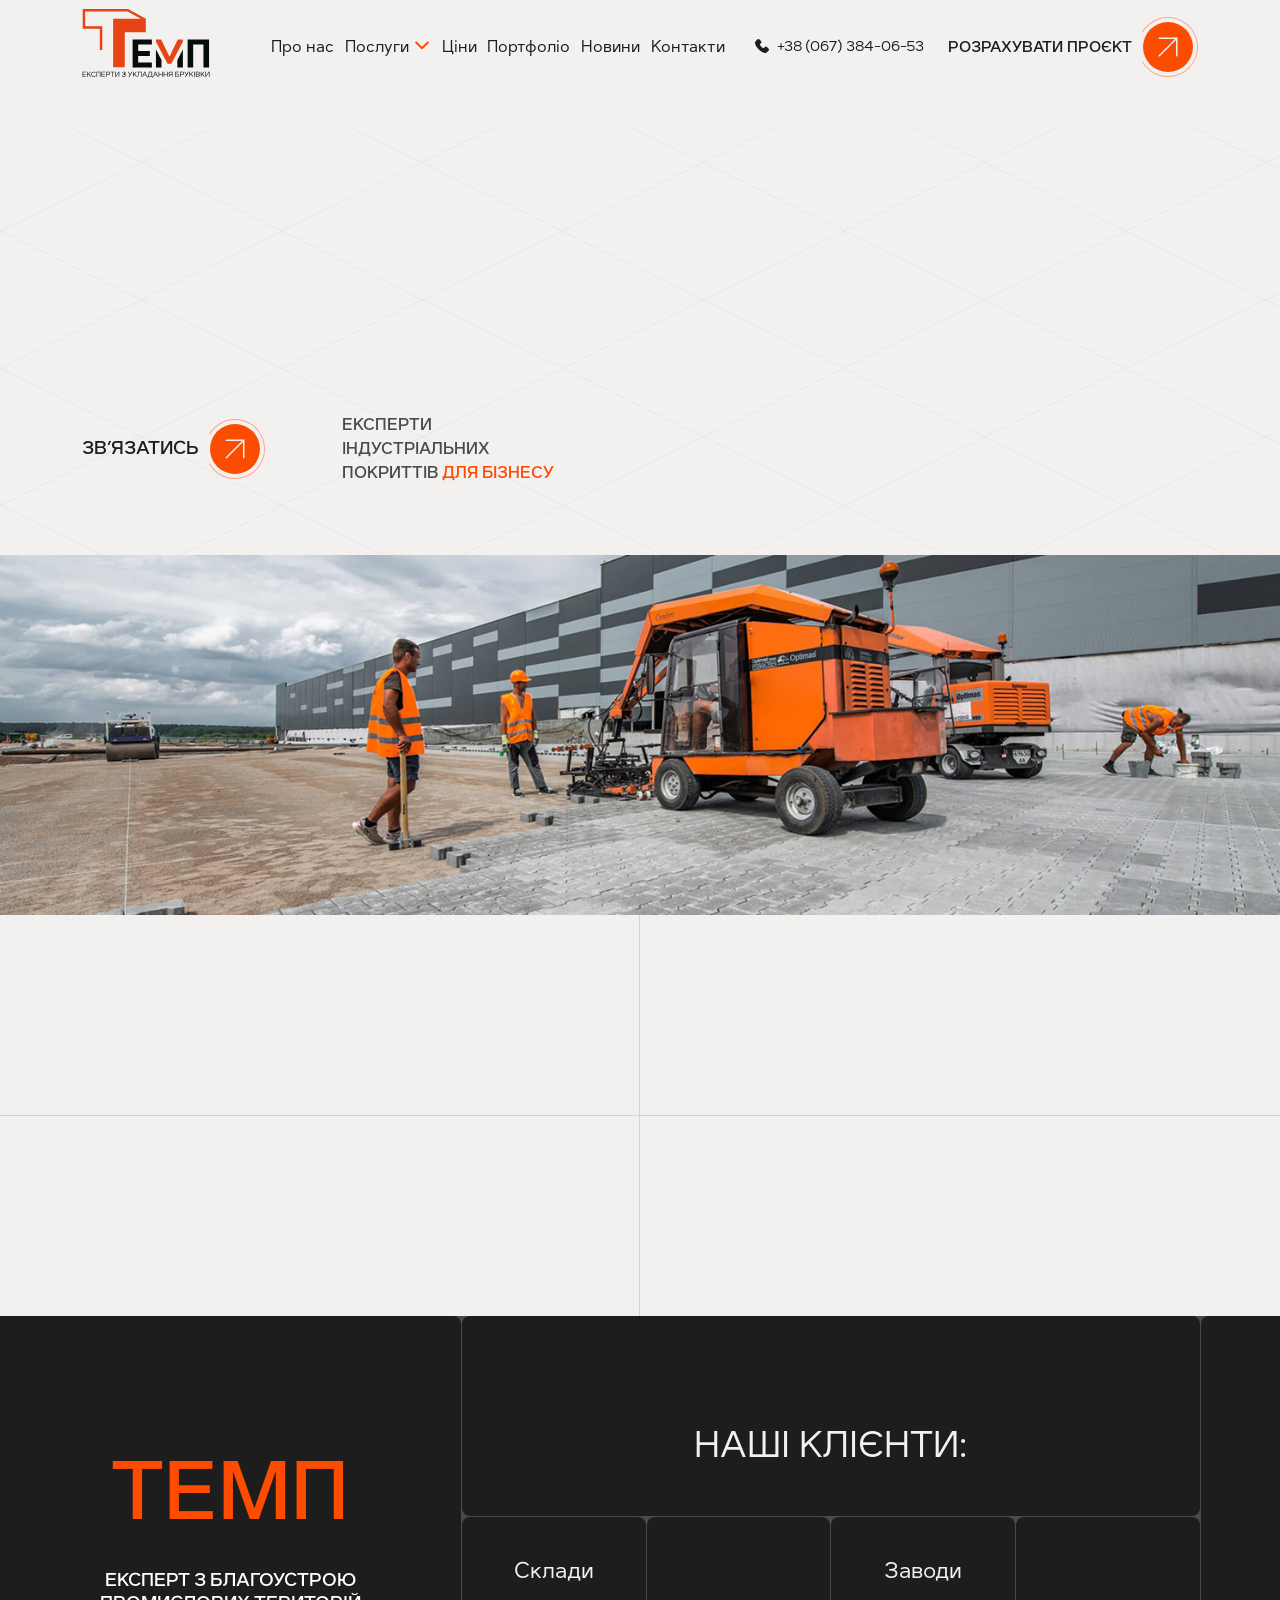
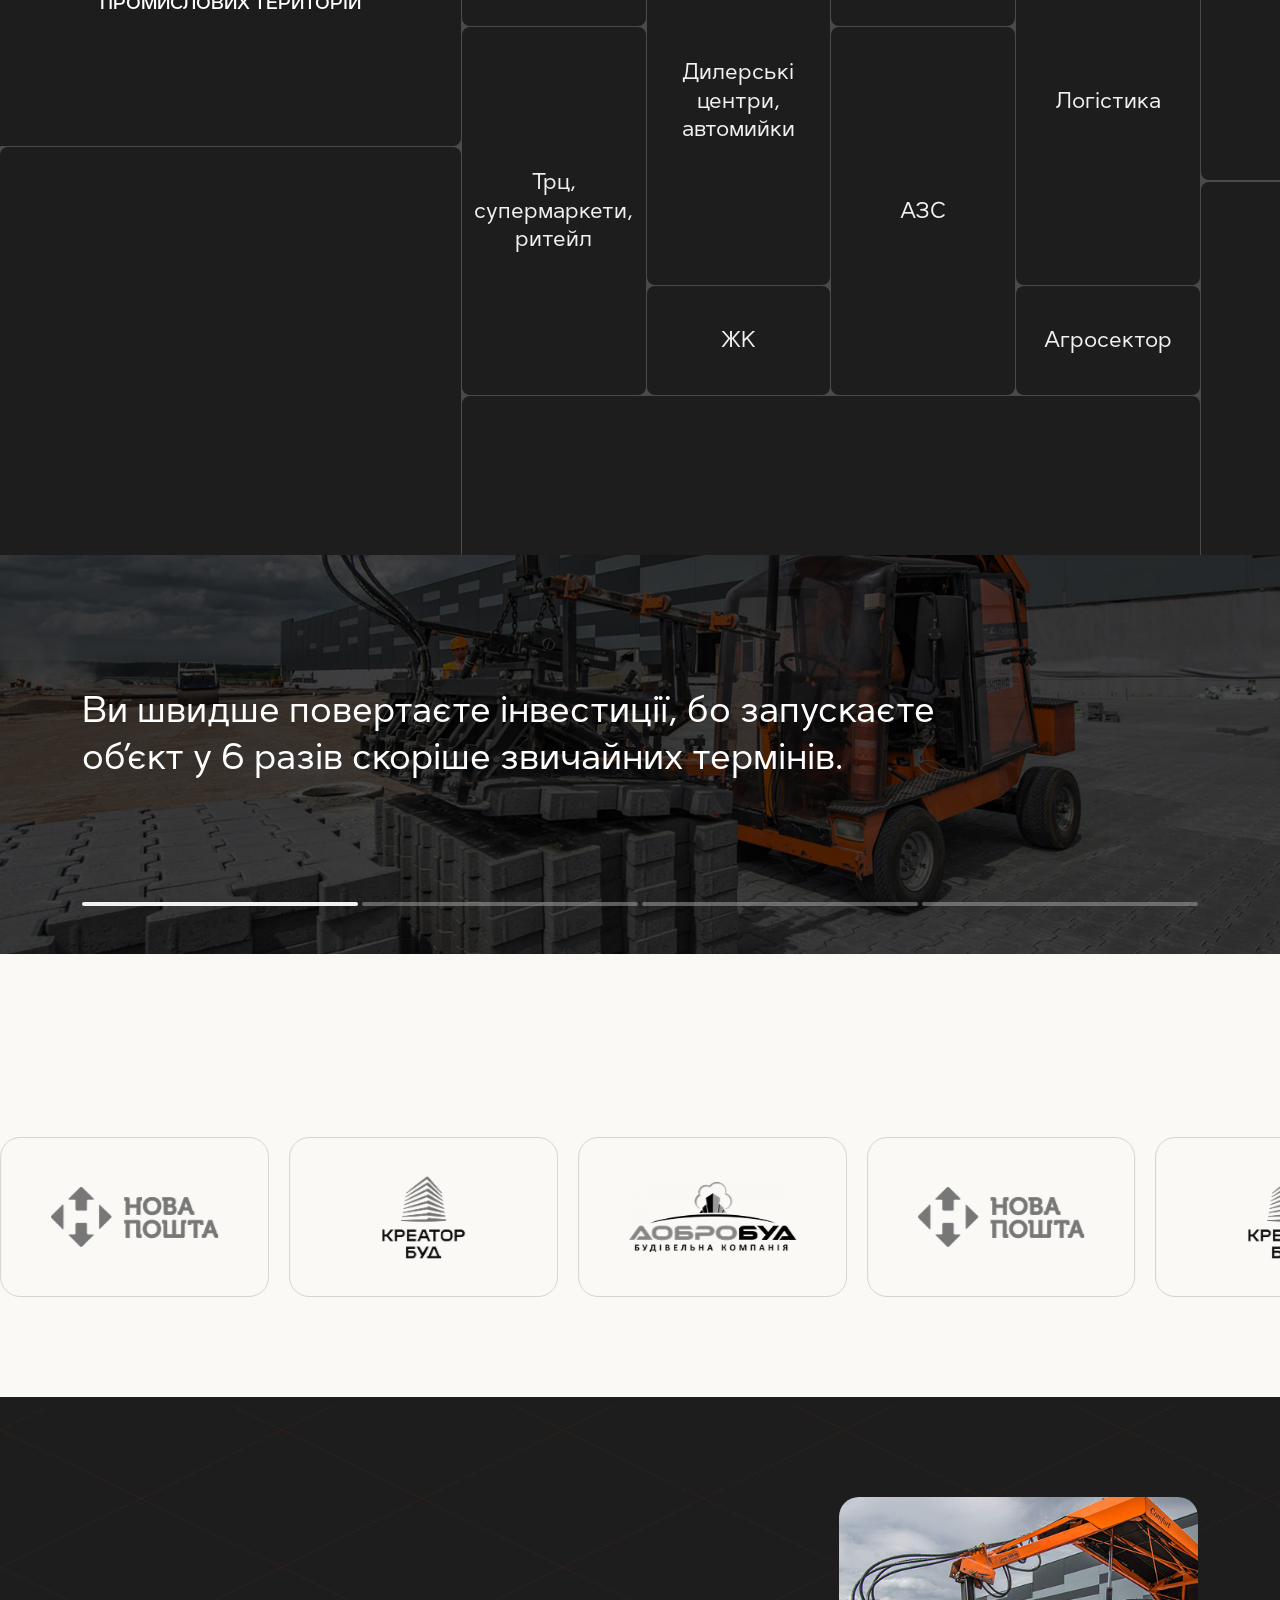
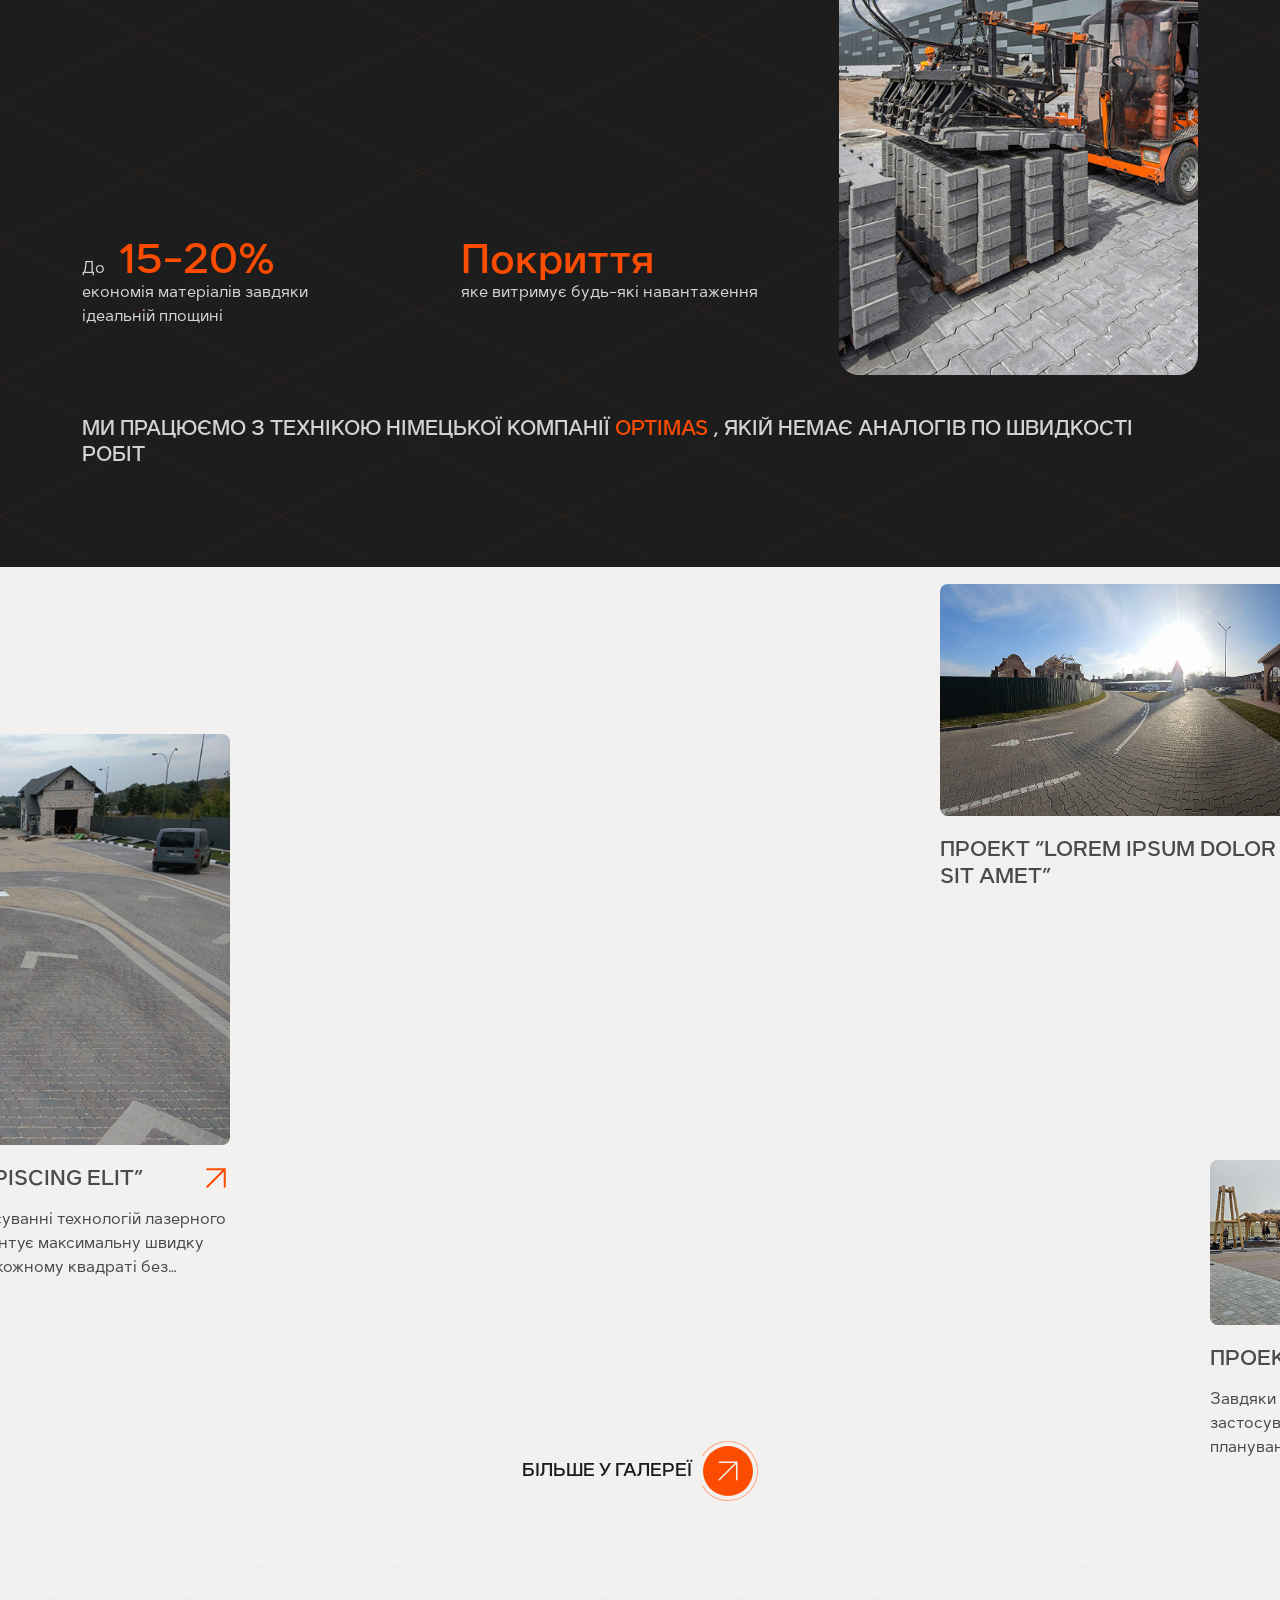
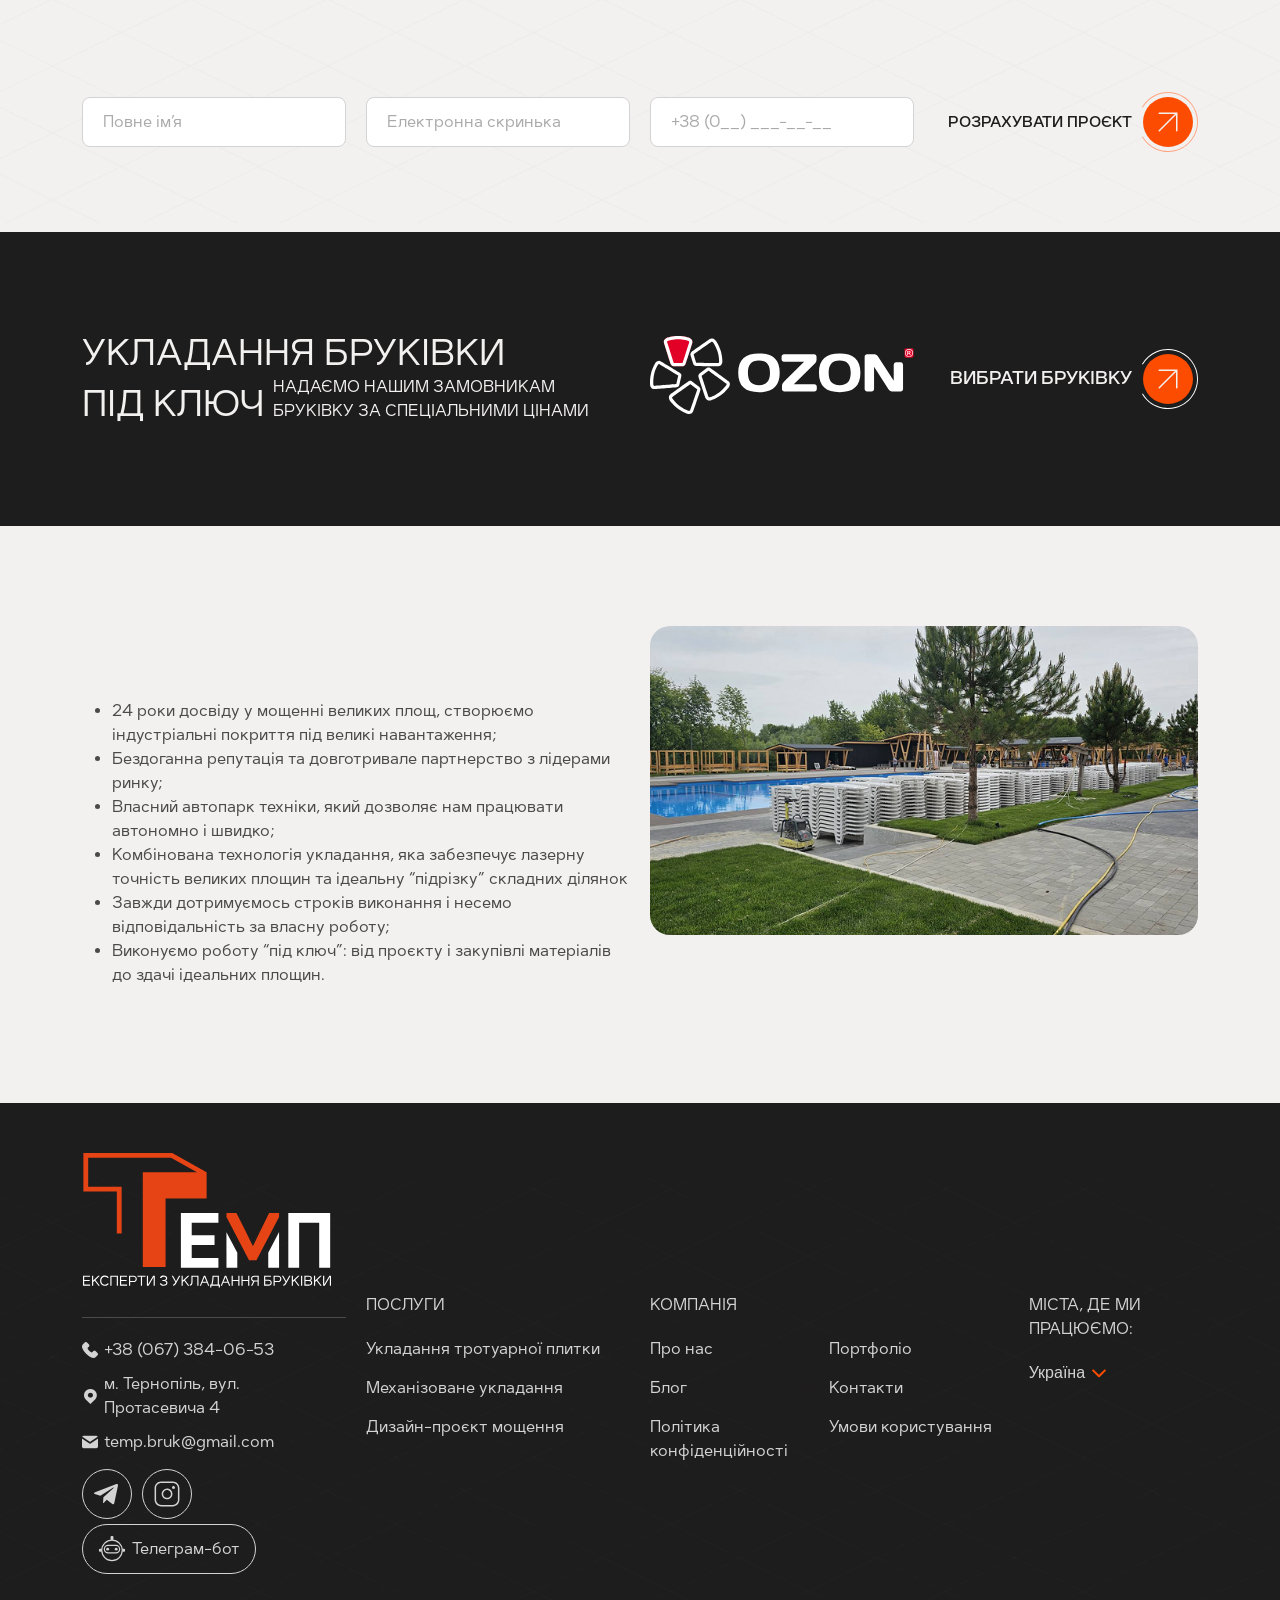
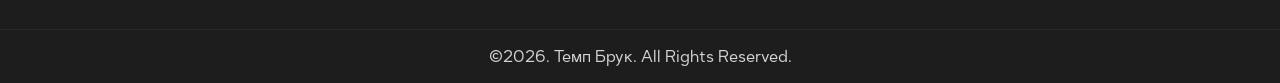
==== commit 3186f809: "Add files via upload" ====
--- a/index.html
+++ b/index.html
@@ -11,7 +11,10 @@
 
     <link rel="stylesheet" href="css/lib/swiper.css">
     <link rel="stylesheet" href="css/lib/bootstrap-grid.min.css">
-    <link rel="stylesheet" href="css/lib/aos.css">
+    <!-- <link rel="stylesheet" href="css/lib/aos.css"> -->
+    <link rel="stylesheet" href="css/lib/splitting.css">
+
+
     <link rel="stylesheet" href="css/style.css">
 </head>
 
@@ -115,13 +118,10 @@
                 <div class="container">
                     <div class="hero__wrapper">
                         <h1 class="hero__title ">
-                            <span class="hero__redtext reveal-title" data-delay="0">механізоване</span>
-                            <span class="hero__smspace reveal-title" data-delay="200">Укладання</span>
-                            <span class="hero__lgspace reveal-title" data-delay="300">бруківки</span>
+                            <span class="hero__redtext reveal-title" data-splitting data-delay="200">механізоване</span>
+                            <span class="hero__smspace reveal-title" data-splitting data-delay="300">Укладання</span>
+                            <span class="hero__lgspace reveal-title" data-splitting data-delay="400">бруківки</span>
                         </h1>
-                        <!-- <div class="hero__thumbpic">
-                            <img src="img/main/hero-small.jpg" alt="img">
-                        </div> -->
                         <div class="hero__thumbpic has-animation animation-btt" data-delay="10">
                             <img src="img/main/hero-small.jpg" alt="img">
                         </div>
@@ -160,7 +160,7 @@
                 <div class="row g-0">
                     <div class="col-md-6">
                         <div class="benefits__item">
-                            <p class=" reveal-title" data-delay="0">
+                            <p class=" reveal-title" data-splitting data-delay="0">
                                 <span class="orange-text">1000+ m2 щодня</span> —<br>
                                 фіксуємо в договорі
                             </p>
@@ -168,7 +168,7 @@
                     </div>
                     <div class="col-md-6">
                         <div class="benefits__item">
-                            <p class=" reveal-title" data-delay="100">
+                            <p class=" reveal-title" data-splitting data-delay="100">
                                 Покриття, які <span class="orange-text">витримують </span><br>
                                 реальні навантаження
                             </p>
@@ -176,7 +176,7 @@
                     </div>
                     <div class="col-md-6">
                         <div class="benefits__item">
-                            <p class=" reveal-title" data-delay="200">
+                            <p class=" reveal-title" data-splitting data-delay="200">
                                 <span class="orange-text">24 роки досвіду</span><br>
                                 в укладанні покриттів
                             </p>
@@ -184,7 +184,7 @@
                     </div>
                     <div class="col-md-6">
                         <div class="benefits__item">
-                            <p class=" reveal-title" data-delay="300">
+                            <p class=" reveal-title" data-splitting data-delay="300">
                                 Прискорюємо здачу<br>
                                 об’єкта на <span class="orange-text">30-50%</span>
                             </p>
@@ -198,7 +198,7 @@
                     <div class="clients__leftcol">
                         <div class="gridbox v1">
                             <div class="clients__title">
-                                <p class="title reveal-title" data-delay="200">темп</p>
+                                <p class="title">темп</p>
                                 <p class="descr">
                                     експерт з благоустрою<br> промислових територій
                                 </p>
@@ -207,7 +207,7 @@
                     </div>
                     <div class="clients__rightcol">
                         <div class="gridbox v2">
-                            <h2 class="white reveal-title" data-delay="200">Наші клієнти:</h2>
+                            <h2 class="white">Наші клієнти:</h2>
                         </div>
                         <div class="gridbox__wrapper row g-0">
                             <div class="col-lg-3 col-6">
@@ -237,7 +237,7 @@
 
             <div class="workwithtemp">
                 <div class="container">
-                    <p class="title reveal-title" data-delay="200">Працюючи з темп:</p>
+                    <p class="title reveal-title" data-splitting>Працюючи з темп:</p>
                 </div>
                 <div class="textslider__bg">
                     <img src="img/main/sliderbg.jpg" alt="">
@@ -285,7 +285,8 @@
 
             <div class="trust">
                 <div class="container">
-                    <h2 class="reveal-title" data-delay="200">Нам <span class="orange-text">довіряють</span> лідери ринку</h2>
+                    <h2 class="reveal-title" data-splitting>Нам <span class="orange-text">довіряють</span> лідери ринку
+                    </h2>
                 </div>
                 <div class="swiper logoslider">
                     <div class="swiper-wrapper">
@@ -334,10 +335,10 @@
                         <div class="col-lg-8">
                             <div class="advantage-sect__content">
                                 <div class="intro">
-                                    <h2 class="white reveal-title" data-delay="200">
+                                    <h2 class="white reveal-title" data-splitting>
                                         Точна геометрія основи — швидкість без втрати якості
                                     </h2>
-                                    <p class="reveal-title" data-delay="200">
+                                    <p class="reveal-title" data-splitting>
                                         Завдяки багаторічній експертизі і застосуванні технологій лазерного планування
                                         основи компанія <strong>ТЕМП</strong> гарантує максимальну швидку роботу та
                                         гарантує стабільну якість на кожному квадраті без «хвиль», просідань і переробок
@@ -346,7 +347,7 @@
                                 <div class="row">
                                     <div class="col-sm-6">
                                         <div class="advantage-sect__item">
-                                            <p class="reveal-title" data-delay="200">
+                                            <p class="reveal-title" data-splitting data-delay="200">
                                                 Від <span class="highlighted">
                                                     <i class="orange-text">1000+</i>
                                                 </span><br>
@@ -356,7 +357,7 @@
                                     </div>
                                     <div class="col-sm-6">
                                         <div class="advantage-sect__item">
-                                            <p class="reveal-title" data-delay="200">
+                                            <p class="reveal-title" data-splitting data-delay="200">
                                                 В <span class="highlighted">
                                                     <i class="orange-text">6</i> разів
                                                 </span><br>
@@ -366,7 +367,7 @@
                                     </div>
                                     <div class="col-sm-6">
                                         <div class="advantage-sect__item">
-                                            <p class="reveal-title" data-delay="400">
+                                            <p class="reveal-title" data-splitting data-delay="400">
                                                 До <span class="highlighted"><i
                                                         class="orange-text">15-20%</i></span><br>
                                                 економія матеріалів завдяки<br> ідеальній площині
@@ -375,7 +376,7 @@
                                     </div>
                                     <div class="col-sm-6">
                                         <div class="advantage-sect__item">
-                                            <p class="reveal-title" data-delay="400">
+                                            <p class="reveal-title" data-splitting data-delay="400">
                                                 <span class="highlighted"><i class="orange-text">Покриття</i></span><br>
                                                 яке витримує будь-які навантаження
                                             </p>
@@ -408,14 +409,14 @@
 
             <section class="objects">
                 <div class="container">
-                    <h2 class="reveal-title" data-delay="200">
+                    <h2 class="reveal-title" data-splitting>
                         <span class="orange-text">1000+</span> реалізованих об’єктів<br> якими ми пишаємось
                     </h2>
                     <div class="row">
                         <div class="col-md-6">
-                            <div class="objects__item">
+                            <div class="objects__item gsap1">
                                 <a href="#">
-                                    <div class="objects__item-img img-lg has-animation animation-btt" data-delay="20">
+                                    <div class="objects__item-img img-lg">
                                         <img src="img/main/object1.jpg" alt="img">
                                     </div>
                                     <h4>
@@ -435,9 +436,9 @@
                             </div>
                         </div>
                         <div class="col-lg-5 rightcol col-md-6">
-                            <div class="objects__item">
+                            <div class="objects__item gsap2">
                                 <a href="#">
-                                    <div class="objects__item-img img-md has-animation animation-btt" data-delay="300">
+                                    <div class="objects__item-img img-md">
                                         <img src="img/main/object2.jpg" alt="img">
                                     </div>
                                     <h4>
@@ -449,9 +450,9 @@
                                     </h4>
                                 </a>
                             </div>
-                            <div class="objects__item leftspace">
+                            <div class="objects__item leftspace gsap3">
                                 <a href="#">
-                                    <div class="objects__item-img img-sm has-animation animation-btt" data-delay="400">
+                                    <div class="objects__item-img img-sm ">
                                         <img src="img/main/object3.jpg" alt="img">
                                     </div>
                                     <h4>
@@ -494,7 +495,7 @@
 
             <section class="consult">
                 <div class="container">
-                    <h2 class="reveal-title" data-delay="200"><span class="orange-text">Розрахуємо</span> вартість та
+                    <h2 class="reveal-title" data-splitting><span class="orange-text">Розрахуємо</span> вартість та
                         терміни</h2>
                     <form action="#">
                         <div class="row align-items-center">
@@ -576,7 +577,7 @@
                     <div class="row">
                         <div class="col-lg-6">
                             <div class="textsection__content">
-                                <h2 class="reveal-title" data-delay="200">Про <span class="orange-text">нас</span></h2>
+                                <h2 class="reveal-title" data-splitting>Про <span class="orange-text">нас</span></h2>
                                 <ul>
                                     <li>
                                         24 роки досвіду у мощенні великих площ, створюємо індустріальні покриття під
@@ -755,12 +756,21 @@
 
 
 
-    <script src="js/lib/jquery.js"></script>
-    <script src="js/lib/swiper.js"></script>
-    <script src="js/lib/aos.js"></script>
-    <script src="js/lib/jquery.inputmask.min.js"></script>
-    <script src="js/main.js"></script>
+
 
 </body>
+<script src="js/lib/jquery.js"></script>
+<script src="js/lib/swiper.js"></script>
+<!-- <script src="js/lib/aos.js"></script> -->
+ <!-- плавний скрол + відслідковування скролу -->
+<script src="js/lib/lenis.js"></script>
+<!-- розділення тексту на елементи для анімації -->
+<script src="js/lib/splitting.js"></script>
+<!-- анімація -->
+<script src="js/lib/gsap.min.js"></script>
+<script src="js/lib/ScrollTrigger.min.js"></script>
+
+<script src="js/lib/jquery.inputmask.min.js"></script>
+<script src="js/main.js"></script>
 
 </html>
--- a/css/lib/splitting.css
+++ b/css/lib/splitting.css
@@ -0,0 +1,66 @@
+/* Recommended styles for Splitting */
+.splitting .word,
+.splitting .char {
+  display: inline-block;
+}
+
+/* Psuedo-element chars */
+.splitting .char {
+  position: relative;
+}
+
+/**
+ * Populate the psuedo elements with the character to allow for expanded effects
+ * Set to `display: none` by default; just add `display: block` when you want
+ * to use the psuedo elements
+ */
+.splitting .char::before,
+.splitting .char::after {
+  content: attr(data-char);
+  position: absolute;
+  top: 0;
+  left: 0;
+  visibility: hidden;
+  transition: inherit;
+  user-select: none;
+}
+
+/* Expanded CSS Variables */
+
+.splitting {
+  /* The center word index */
+  --word-center: calc((var(--word-total) - 1) / 2);
+
+  /* The center character index */
+  --char-center: calc((var(--char-total) - 1) / 2);
+
+  /* The center character index */
+  --line-center: calc((var(--line-total) - 1) / 2);
+}
+
+.splitting .word {
+  /* Pecent (0-1) of the word's position */
+  --word-percent: calc(var(--word-index) / var(--word-total));
+
+  /* Pecent (0-1) of the line's position */
+  --line-percent: calc(var(--line-index) / var(--line-total));
+}
+
+.splitting .char {
+  /* Percent (0-1) of the char's position */
+  --char-percent: calc(var(--char-index) / var(--char-total));
+
+  /* Offset from center, positive & negative */
+  --char-offset: calc(var(--char-index) - var(--char-center));
+
+  /* Absolute distance from center, only positive */
+  --distance: calc(
+     (var(--char-offset) * var(--char-offset)) / var(--char-center)
+  );
+
+  /* Distance from center where -1 is the far left, 0 is center, 1 is far right */
+  --distance-sine: calc(var(--char-offset) / var(--char-center));
+
+  /* Distance from center where 1 is far left/far right, 0 is center */
+  --distance-percent: calc((var(--distance) / var(--char-center)));
+}
--- a/css/style.css
+++ b/css/style.css
@@ -1 +1 @@
-@charset "UTF-8";@font-face{font-family:"DexaPro";src:url("../fonts/DexaPro-200-ExtraLight.otf") format("opentype");font-weight:200;font-style:normal;font-display:swap}@font-face{font-family:"DexaPro";src:url("../fonts/DexaPro-300-Light.otf") format("opentype");font-weight:300;font-style:normal;font-display:swap}@font-face{font-family:"DexaPro";src:url("../fonts/DexaPro-400-Regular.otf") format("opentype");font-weight:400;font-style:normal;font-display:swap}@font-face{font-family:"DexaPro";src:url("../fonts/DexaPro-500-Medium.otf") format("opentype");font-weight:500;font-style:normal;font-display:swap}@font-face{font-family:"DexaPro";src:url("../fonts/DexaPro-600-SemiBold.otf") format("opentype");font-weight:600;font-style:normal;font-display:swap}@font-face{font-family:"DexaPro";src:url("../fonts/DexaPro-700-Bold.otf") format("opentype");font-weight:700;font-style:normal;font-display:swap}@font-face{font-family:"DexaPro";src:url("../fonts/DexaPro-800-ExtraBold.otf") format("opentype");font-weight:800;font-style:normal;font-display:swap}@font-face{font-family:"DexaPro";src:url("../fonts/DexaPro-900-Black.otf") format("opentype");font-weight:900;font-style:normal;font-display:swap}@font-face{font-family:"icomoon";src:url("../fonts/icomoon.eot?jwvwkx");src:url("../fonts/icomoon.eot?jwvwkx#iefix") format("embedded-opentype"),url("../fonts/icomoon.ttf?jwvwkx") format("truetype"),url("../fonts/icomoon.woff?jwvwkx") format("woff"),url("../fonts/icomoon.svg?jwvwkx#icomoon") format("svg");font-weight:normal;font-style:normal;font-display:block}[class*=" icon-"],[class^=icon-]{font-family:"icomoon"!important;speak:never;font-style:normal;font-weight:normal;font-variant:normal;text-transform:none;line-height:1;-webkit-font-smoothing:antialiased;-moz-osx-font-smoothing:grayscale}.icon-footer-loc:before{content:"\e901"}.icon-footer-email:before{content:"\e903"}.icon-tel-icon:before{content:"\e900"}body,html{height:100%}*{-webkit-box-sizing:border-box;box-sizing:border-box}.main{-webkit-box-flex:1;-ms-flex:1 1 auto;flex:1 1 auto;padding-top:100px}.pagewrapper{min-height:100%;display:-webkit-box;display:-ms-flexbox;display:flex;-webkit-box-orient:vertical;-webkit-box-direction:normal;-ms-flex-direction:column;flex-direction:column;overflow:hidden}body{margin:0;padding:0;position:relative;font-family:"DexaPro",sans-serif;background:#F3F1F0;line-height:150%;color:#1D1D1D}body.hidden{overflow:hidden}@media (min-width:1500px){.container{max-width:1444px}}.row:not(.g-0){margin-left:-10px;margin-right:-10px}.row:not(.g-0)>*{padding-left:10px;padding-right:10px}input{outline:none}img{max-width:100%}h1,h2,h3,h4,h5,h6,p{margin:0}h2{color:#1D1D1D;text-transform:uppercase;font-size:50px;font-weight:400;line-height:120%;margin-bottom:60px}h2.white{color:#F3F1F0}.dark-bg{background-color:#1D1D1D}.orange-text{color:#FC4C01}section{padding:130px 0}.p0{padding:0}.text-center{text-align:center}.text-end{text-align:right}.circle-animation{position:absolute;right:0;top:50%;-webkit-transform:translateY(-50%);transform:translateY(-50%);width:60px;height:60px;display:-webkit-box;display:-ms-flexbox;display:flex;-webkit-box-align:center;-ms-flex-align:center;align-items:center;-webkit-box-pack:center;-ms-flex-pack:center;justify-content:center}.circle-animation svg{width:100%;-webkit-transition:0.5s;transition:0.5s}.circle-animation svg path,.circle-animation svg rect{-webkit-transition:0.3s;transition:0.3s}.circle-animation .calculate__icons{display:-webkit-box;display:-ms-flexbox;display:flex;width:28px;height:28px;overflow:hidden;position:absolute;-webkit-box-orient:vertical;-webkit-box-direction:normal;-ms-flex-direction:column;flex-direction:column;color:inherit;overflow:hidden}.circle-animation .default-ic{-webkit-transition:opacity 0.3s,-webkit-transform 0.3s;transition:opacity 0.3s,-webkit-transform 0.3s;transition:transform 0.3s,opacity 0.3s;transition:transform 0.3s,opacity 0.3s,-webkit-transform 0.3s;opacity:1;-webkit-transform:translate(0,0);transform:translate(0,0)}.circle-animation .hover-ic{-webkit-transition:opacity 0.3s,-webkit-transform 0.3s;transition:opacity 0.3s,-webkit-transform 0.3s;transition:transform 0.3s,opacity 0.3s;transition:transform 0.3s,opacity 0.3s,-webkit-transform 0.3s;opacity:0;-webkit-transform:translate(-100%,0);transform:translate(-100%,0)}a:hover .circle-animation .default-ic,button:hover .circle-animation .default-ic{opacity:0;-webkit-transform:translate(100%,-100%);transform:translate(100%,-100%);-webkit-transition:opacity 0.3s,-webkit-transform 0.3s;transition:opacity 0.3s,-webkit-transform 0.3s;transition:transform 0.3s,opacity 0.3s;transition:transform 0.3s,opacity 0.3s,-webkit-transform 0.3s}a:hover .circle-animation .hover-ic,button:hover .circle-animation .hover-ic{opacity:1;-webkit-transform:translate(0,-100%);transform:translate(0,-100%);-webkit-transition:opacity 0.3s ease 0.2s,-webkit-transform 0.3s ease 0.2s;transition:opacity 0.3s ease 0.2s,-webkit-transform 0.3s ease 0.2s;transition:transform 0.3s ease 0.2s,opacity 0.3s ease 0.2s;transition:transform 0.3s ease 0.2s,opacity 0.3s ease 0.2s,-webkit-transform 0.3s ease 0.2s}a:hover .circle-animation svg,button:hover .circle-animation svg{-webkit-transform:rotate(-360deg);transform:rotate(-360deg)}a:hover .circle-animation svg path,a:hover .circle-animation svg rect,button:hover .circle-animation svg path,button:hover .circle-animation svg rect{fill:#B03501}a.white:hover .circle-animation svg,button.white:hover .circle-animation svg{-webkit-transform:rotate(-360deg);transform:rotate(-360deg)}a.white:hover .circle-animation svg path,button.white:hover .circle-animation svg path{fill:#fff}.linkarr-anim{display:-webkit-box;display:-ms-flexbox;display:flex;width:28px;height:28px;overflow:hidden;position:absolute;-webkit-box-orient:vertical;-webkit-box-direction:normal;-ms-flex-direction:column;flex-direction:column;color:inherit;overflow:hidden;padding:0;border:none;outline:none;background:transparent;cursor:pointer;position:absolute;right:0;top:50%;-webkit-transform:translateY(-50%);transform:translateY(-50%)}.linkarr-anim svg{width:100%;-webkit-transition:0.5s;transition:0.5s}.linkarr-anim svg path,.linkarr-anim svg rect{-webkit-transition:0.3s;transition:0.3s}.linkarr-anim .default-ic{-webkit-transition:opacity 0.3s,-webkit-transform 0.3s;transition:opacity 0.3s,-webkit-transform 0.3s;transition:transform 0.3s,opacity 0.3s;transition:transform 0.3s,opacity 0.3s,-webkit-transform 0.3s;opacity:1;-webkit-transform:translate(0,0);transform:translate(0,0)}.linkarr-anim .hover-ic{-webkit-transition:opacity 0.3s,-webkit-transform 0.3s;transition:opacity 0.3s,-webkit-transform 0.3s;transition:transform 0.3s,opacity 0.3s;transition:transform 0.3s,opacity 0.3s,-webkit-transform 0.3s;opacity:0;-webkit-transform:translate(-100%,0);transform:translate(-100%,0)}a:hover .default-ic{opacity:0;-webkit-transform:translate(100%,-100%);transform:translate(100%,-100%);-webkit-transition:opacity 0.3s,-webkit-transform 0.3s;transition:opacity 0.3s,-webkit-transform 0.3s;transition:transform 0.3s,opacity 0.3s;transition:transform 0.3s,opacity 0.3s,-webkit-transform 0.3s}a:hover .hover-ic{opacity:1;-webkit-transform:translate(0,-100%);transform:translate(0,-100%);-webkit-transition:opacity 0.3s ease 0.2s,-webkit-transform 0.3s ease 0.2s;transition:opacity 0.3s ease 0.2s,-webkit-transform 0.3s ease 0.2s;transition:transform 0.3s ease 0.2s,opacity 0.3s ease 0.2s;transition:transform 0.3s ease 0.2s,opacity 0.3s ease 0.2s,-webkit-transform 0.3s ease 0.2s}a:hover .default-ic svg,a:hover .hover-ic svg{-webkit-transform:rotate(-360deg);transform:rotate(-360deg)}a:hover .default-ic svg path,a:hover .default-ic svg rect,a:hover .hover-ic svg path,a:hover .hover-ic svg rect{fill:#B03501}@media (max-width:1499.8px){h2{font-size:42px;margin-bottom:40px}}@media (max-width:1399.8px){h2{font-size:36px;margin-bottom:30px}section{padding:100px 0}}@media (max-width:1199.8px){h2{font-size:32px}}@media (max-width:991.8px){h2{font-size:36px}.text-md-center{text-align:center}.text-md-start{text-align:left}}@media (max-width:767.8px){h2{font-size:32px}h2 br{display:none}section{padding:70px 0}}@media (max-width:575.8px){h2{font-size:28px}.circle-animation{width:40px;height:40px}.circle-animation svg{width:40px;height:40px}.circle-animation .calculate__icons{width:18px;height:18px}}.word{display:inline-block;overflow:hidden;vertical-align:bottom}.char{display:inline-block;-webkit-transform:translateY(110%);transform:translateY(110%);-webkit-transition:-webkit-transform 2s cubic-bezier(0.16,1,0.3,1);transition:-webkit-transform 2s cubic-bezier(0.16,1,0.3,1);transition:transform 2s cubic-bezier(0.16,1,0.3,1);transition:transform 2s cubic-bezier(0.16,1,0.3,1),-webkit-transform 2s cubic-bezier(0.16,1,0.3,1)}.char.is-visible{-webkit-transform:translateY(0);transform:translateY(0)}.has-animation{position:relative}.has-animation img,.has-animation p{opacity:0}.has-animation.animate-in img,.has-animation.animate-in p{-webkit-animation:textHidden 0.1s 1.1s forwards;animation:textHidden 0.1s 1.1s forwards}.has-animation.animate-in:after,.has-animation.animate-in:before{content:"";position:absolute;left:0;width:100%;z-index:10}.has-animation.animate-in:before{background-color:#1d1d1d}.has-animation.animate-in:after{background-color:#FC4C01;-webkit-animation-delay:0.5s;animation-delay:0.5s}.has-animation.animation-btt.animate-in:after,.has-animation.animation-btt.animate-in:before{bottom:0}.has-animation.animation-btt.animate-in:before{-webkit-animation:revealBTU 1.8s ease;animation:revealBTU 1.8s ease}.has-animation.animation-btt.animate-in:after{-webkit-animation:revealBTU 1s 0.6s ease;animation:revealBTU 1s 0.6s ease}.has-animation.animation-ttb.animate-in:after,.has-animation.animation-ttb.animate-in:before{top:0}.has-animation.animation-ttb.animate-in:before{-webkit-animation:revealTTB 1.8s ease;animation:revealTTB 1.8s ease}.has-animation.animation-ttb.animate-in:after{-webkit-animation:revealTTB 1s 0.6s ease;animation:revealTTB 1s 0.6s ease}@-webkit-keyframes revealBTU{0%{height:0;bottom:0}65%{height:100%;bottom:0}to{height:0;bottom:100%}}@keyframes revealBTU{0%{height:0;bottom:0}65%{height:100%;bottom:0}to{height:0;bottom:100%}}@-webkit-keyframes revealTTB{0%{height:0;top:0}65%{height:100%;top:0}to{height:0;top:100%}}@keyframes revealTTB{0%{height:0;top:0}65%{height:100%;top:0}to{height:0;top:100%}}@-webkit-keyframes textHidden{0%{opacity:0}to{opacity:1}}@keyframes textHidden{0%{opacity:0}to{opacity:1}}.hero{padding:40px 0 0 0;background:url("../img/main/hero-bg.png") no-repeat center/100% auto}.hero__wrapper{position:relative;padding-bottom:70px}.hero__title{margin:0;font-size:100px;line-height:115%;text-transform:uppercase;font-weight:400}.hero__title .hero__lgspace,.hero__title .hero__redtext,.hero__title .hero__smspace{display:block}.hero__redtext{color:#FC4C01}.hero__smspace{padding-left:25%}.hero__lgspace{padding-left:50%}.hero__thumbpic{width:340px;height:206px;position:absolute;right:0;top:-5px;border-radius:20px;overflow:hidden}.hero__thumbpic img{width:100%;height:100%;-o-object-fit:cover;object-fit:cover;-o-object-position:50% 50%;object-position:50% 50%;vertical-align:top}.contact-link{position:relative;text-decoration:none;text-transform:uppercase;color:#1D1D1D;font-size:18px;font-weight:500;line-height:120%;-webkit-transition:0.3s;transition:0.3s;display:inline-block;padding:0 66px 0 0;border:none;background:transparent;cursor:pointer}.contact-link:hover{color:#B03501}.contact-link.white{color:#F3F1F0}.hero__info{display:-webkit-box;display:-ms-flexbox;display:flex;-webkit-box-align:center;-ms-flex-align:center;align-items:center;-webkit-box-pack:justify;-ms-flex-pack:justify;justify-content:space-between;max-width:600px}.hero__info p{max-width:240px;margin:0;text-transform:uppercase;color:#4A4A4A;font-weight:500}.hero__info p a{color:#FC4C01}.hero__info p a{text-decoration:none;-webkit-transition:0.3s;transition:0.3s}.hero__info p a:hover{color:#B03501}.hero__mainpic{position:relative;overflow:hidden;height:420px}.hero__mainpic img,.hero__mainpic video{width:100%;height:100%;-o-object-fit:cover;object-fit:cover;-o-object-position:50% 50%;object-position:50% 50%}.benefits .col-md-6{border-bottom:1px solid #D3D3D3}.benefits .col-md-6:nth-child(2n) .benefits__item{padding-right:calc((100vw - 1420px) / 2)}.benefits .col-md-6:nth-child(odd) .benefits__item{padding-left:calc((100vw - 1420px) / 2);border-right:1px solid #D3D3D3}.benefits .col-md-6:nth-last-child(-n+2){border-bottom:none}.benefits__item{text-align:center;min-height:244px;height:100%;display:-webkit-box;display:-ms-flexbox;display:flex;-webkit-box-align:center;-ms-flex-align:center;align-items:center;-webkit-box-pack:center;-ms-flex-pack:center;justify-content:center;padding:40px 80px}.benefits__item p{font-size:30px;line-height:130%;font-weight:500;text-transform:uppercase}.clients{background:#4A4A4A;position:relative;overflow:hidden;padding-bottom:250px}.clients__leftcol{width:100%;max-width:36%;-webkit-box-flex:0;-ms-flex:0 0 36%;flex:0 0 36%;position:relative}.clients__leftcol:after{content:"";display:block;position:absolute;left:0;top:431px;background:#1D1D1D;height:calc(100% - 430px + 249px);width:100%;border-radius:8px 8px 8px 0}.clients__rightcol{width:100%;max-width:64%;-webkit-box-flex:0;-ms-flex:0 0 64%;flex:0 0 64%;padding-left:1px;padding-right:calc((100vw - 1420px) / 2);position:relative}.clients__rightcol:after,.clients__rightcol:before{content:"";display:block;position:absolute;right:-1px;background:#1D1D1D;height:calc(50% + 124px);width:calc((100vw - 1421px) / 2);border-radius:8px 0 0 8px}.clients__rightcol:after{top:0}.clients__rightcol:before{top:calc(50% + 126px)}a.gridbox:after,a.gridbox:before{content:"";position:absolute;top:0;width:50%;height:100%;background:#f07020;-webkit-transition:-webkit-transform 0.5s ease;transition:-webkit-transform 0.5s ease;transition:transform 0.5s ease;transition:transform 0.5s ease,-webkit-transform 0.5s ease;z-index:0}a.gridbox:before{left:0;-webkit-transform:translateY(-100%);transform:translateY(-100%)}a.gridbox:after{right:0;-webkit-transform:translateY(100%);transform:translateY(100%)}a.gridbox:hover:after,a.gridbox:hover:before{-webkit-transform:translateY(0);transform:translateY(0)}.gridbox{background:#1D1D1D;padding:20px;border-radius:8px;width:100%;display:-webkit-box;display:-ms-flexbox;display:flex;-webkit-box-align:center;-ms-flex-align:center;align-items:center;-webkit-box-pack:center;-ms-flex-pack:center;justify-content:center;text-align:center}.gridbox.v1{height:430px;border-radius:0 8px 8px 0}.gridbox.v2{height:250px}.gridbox.v3{height:109px;margin-top:1px}.gridbox.v4{height:368px;margin-top:1px}.gridbox h2{margin:0;padding-top:60px}a.gridbox{-webkit-transition:0.3s;transition:0.3s;text-decoration:none;color:#F3F1F0;font-size:22px;line-height:130%;position:relative;overflow:hidden}a.gridbox span{position:relative;z-index:2}.gridbox__wrapper{position:relative}.gridbox__wrapper.row{margin-left:-0.5px;margin-right:-0.5px}.gridbox__wrapper.row>*{padding-left:0.5px;padding-right:0.5px}.gridbox__wrapper:after{content:"";display:block;position:absolute;left:1px;top:calc(100% + 1px);background:#1D1D1D;height:249px;width:calc(100% - 1px);border-radius:8px}.clients__title .title{text-transform:uppercase;color:#FC4C01;font-size:100px;font-weight:500;line-height:115%}.clients__title .descr{margin:30px 0 0 0;text-transform:uppercase;color:#fff;font-size:22px;line-height:130%;font-weight:500}.workwithtemp{margin-top:-1px;position:relative;z-index:1}.workwithtemp .container{position:relative}.workwithtemp .title{font-size:50px;color:#F3F1F0;line-height:120%;text-transform:uppercase;position:absolute;margin-top:-100px;left:20px}.textslider{height:480px;position:relative}.textslider p{color:#fff;font-size:40px;line-height:130%;margin:0;max-width:940px}.textslider .slide-content{padding:40px 0 80px;display:-webkit-box;display:-ms-flexbox;display:flex;-webkit-box-align:center;-ms-flex-align:center;align-items:center;height:100%}.textslider__bg{position:absolute;left:0;top:0;width:100%;height:100%;-o-object-fit:cover;object-fit:cover;-o-object-position:50% 50%;object-position:50% 50%}.textslider__bg img{width:100%;height:100%;-o-object-fit:cover;object-fit:cover;-o-object-position:50% 50%;object-position:50% 50%}.textslider__bg:after{content:"";display:block;position:absolute;left:0;top:0;width:100%;height:100%;background:rgba(0,0,0,0.7)}.swiper-pagination.linepag{display:-webkit-box;display:-ms-flexbox;display:flex;gap:4px;width:100%;margin-bottom:40px}.swiper-pagination.linepag .swiper-pagination-bullet{-webkit-box-flex:1;-ms-flex:1;flex:1;height:4px;border-radius:10px;margin:0!important;background:#AAAAAA;opacity:1;opacity:0.5}.swiper-pagination.linepag .swiper-pagination-bullet-active{opacity:1;background:#F3F1F0}.trust{padding:130px 0;background:#FAF9F6}.trust h2{margin-bottom:60px}.logoslider .swiper-wrapper{-webkit-transition-timing-function:linear!important;transition-timing-function:linear!important}.logoslider__item{height:220px;display:-webkit-box;display:-ms-flexbox;display:flex;-webkit-box-align:center;-ms-flex-align:center;align-items:center;-webkit-box-pack:center;-ms-flex-pack:center;justify-content:center;border-radius:20px;background:#FAF9F6;border:1px solid #D3D3D3}.logoslider__item img{max-width:calc(100% - 100px);max-height:calc(100% - 40px)}.advantage-sect{background-image:url(../img/main/squares.png);background-repeat:no-repeat;background-position:center;background-size:100% auto}.advantage-sect__content .intro{margin-bottom:60px;max-width:700px}.advantage-sect__content .intro p{color:#fff}.advantage-sect__item{margin-bottom:30px}.advantage-sect__item p{color:#D3D3D3}.advantage-sect__item p .highlighted{font-size:40px;color:#FC4C01}.advantage-sect__item p .highlighted>*{line-height:100%;margin-bottom:-3px}.advantage-sect__item p .orange-text{font-style:normal;font-weight:500}.advantage-sect__img{position:relative;overflow:hidden;border-radius:20px}.advantage-sect__img img{width:100%;vertical-align:top}.advantage-sect__img.has-animation.animate-in:before{background-color:#D3D3D3}.infotext{margin-top:40px}.infotext p{color:#D3D3D3;text-transform:uppercase;font-size:22px;line-height:130%;font-weight:500}.infotext p:last-child{margin-bottom:0}.objects{padding-bottom:60px}.objects .rightcol{padding-left:50px}.objects__item{display:block;margin-bottom:20px}.objects__item a{text-decoration:none}.objects__item.leftspace{padding-left:120px}.objects__item h4{text-transform:uppercase;color:#4A4A4A;font-size:22px;line-height:130%;font-weight:500;margin-bottom:15px;position:relative;padding-right:40px;-webkit-transition:0.3s;transition:0.3s}.objects__item p{color:#4A4A4A;margin:0;display:-webkit-box;-webkit-line-clamp:3;-webkit-box-orient:vertical;overflow:hidden}.objects__item a:hover .objects__item-img img{-webkit-transform:scale(1.05);transform:scale(1.05)}.objects__item a:hover h4{color:#FC4C01}.objects__item-img{position:relative;overflow:hidden;border-radius:8px;margin-bottom:30px}.objects__item-img.img-lg{aspect-ratio:4/3}.objects__item-img.img-md{aspect-ratio:1.78/1}.objects__item-img.img-sm{aspect-ratio:1.78/1}.objects__item-img img{position:absolute;left:0;top:0;width:100%;height:100%;-o-object-fit:cover;object-fit:cover;-o-object-position:50% 50%;object-position:50% 50%;-webkit-transition:1s;transition:1s}.bottsectbtn{text-align:center;margin-top:30px}.consult{padding:80px 0 85px;background:url("../img/main/consult-squares.png") no-repeat center/100% auto}.consult .contact-link{font-family:"DexaPro",sans-serif}.inputfield input{width:100%;height:50px;border-radius:8px;background:#fff;border:1px solid #D3D3D3;padding-left:20px;padding-right:20px;font-family:"DexaPro",sans-serif;font-size:16px;-webkit-transition:0.3s;transition:0.3s}.inputfield input::-webkit-input-placeholder{color:#AAAAAA}.inputfield input::-moz-placeholder{color:#AAAAAA}.inputfield input:-ms-input-placeholder{color:#AAAAAA}.inputfield input::-ms-input-placeholder{color:#AAAAAA}.inputfield input::placeholder{color:#AAAAAA}.inputfield input:focus{border-color:#FC4C01}.cta h2{margin:0}.cta h2 .subtext{color:#F3F1F0;font-size:16px;line-height:150%;display:inline-block;max-width:330px}.textsection .imgwrap{position:relative;overflow:hidden;border-radius:20px}.textsection img{vertical-align:top;width:100%}.textsection__content{max-width:580px}.textsection__content li,.textsection__content p{color:#4A4A4A}.textsection__content ul{padding-left:30px}.textsection__content h3,.textsection__content h4,.textsection__content h5,.textsection__content h6{font-weight:400;margin-bottom:10px;line-height:130%}.textsection__content h3{font-size:30px}.textsection__content h4{font-size:24px}.textsection__content h5{font-size:21px}.textsection__content h6{font-size:16px}.benefits__item .orange-text,.highlighted,.orange-text{margin:0 0.25em}.benefits__item .orange-text:first-child,.highlighted:first-child,.orange-text:first-child{margin-left:0}@media (max-width:1499.8px){.hero__title{font-size:80px}.hero__thumbpic{height:165px}.hero__info{max-width:550px}.benefits__item p{font-size:24px}.benefits__item{min-height:200px}.logoslider__item{height:180px}.workwithtemp .title{font-size:42px;margin-top:-80px}.objects__item-img{margin-bottom:20px}.trust h2{margin-bottom:40px}.benefits .col-md-6:nth-child(2n) .benefits__item,.clients__rightcol{padding-right:calc((100vw - 1300px) / 2)}.benefits .col-md-6:nth-child(odd) .benefits__item{padding-left:calc((100vw - 1300px) / 2)}.clients__rightcol:after,.clients__rightcol:before{width:calc((100vw - 1301px) / 2)}.objects__item h4{font-size:21px}}@media (max-width:1399.8px){.hero__title{font-size:70px;line-height:130%}.hero__info{max-width:500px}.hero__mainpic{height:360px}.clients{padding-bottom:160px}.clients__title .title{font-size:80px;margin-bottom:10px}.gridbox.v2{height:200px}.textslider{height:400px}.logoslider__item{height:160px}.consult .contact-link{font-size:15px;font-weight:500}.trust{padding:100px 0}.clients__title .descr{font-size:18px}.infotext p{font-size:20px}.textslider p,.workwithtemp .title{font-size:36px}.benefits .col-md-6:nth-child(2n) .benefits__item,.clients__rightcol{padding-right:calc((100vw - 1120px) / 2)}.benefits .col-md-6:nth-child(odd) .benefits__item{padding-left:calc((100vw - 1120px) / 2)}.clients__rightcol:after,.clients__rightcol:before{width:calc((100vw - 1121px) / 2)}}@media (max-width:1199.8px){.hero__title{font-size:50px}.hero__smspace{padding-left:15%}.hero__lgspace{padding-left:35%}.hero__thumbpic{height:180px;width:320px}.hero__wrapper{padding-bottom:50px}.hero__info{margin-top:15px;max-width:570px}.benefits__item{min-height:160px;padding:20px}.gridbox.v2{height:150px}.gridbox h2{padding-top:20px}.clients__title .title{font-size:60px}.clients__title .descr{font-weight:400}.gridbox.v1{height:340px}.clients__leftcol:after{height:calc(100% - 340px + 159px);top:341px}.gridbox__wrapper:after{height:159px}.clients__rightcol:after,.clients__rightcol:before{height:calc(50% + 79px)}.clients__rightcol:before{top:calc(50% + 80px)}.gridbox.v4{height:300px}a.gridbox{font-size:18px}.textslider{height:360px}.advantage-sect__content .intro{margin-bottom:30px}.objects__item.leftspace{padding-left:80px}.cta h2 .subtext{font-size:12px;max-width:240px}.benefits__item p{font-size:21px}.textslider p,.workwithtemp .title{font-size:32px}.benefits .col-md-6:nth-child(2n) .benefits__item,.clients__rightcol{padding-right:calc((100vw - 940px) / 2)}.benefits .col-md-6:nth-child(odd) .benefits__item{padding-left:calc((100vw - 940px) / 2)}.clients__rightcol:after,.clients__rightcol:before{width:calc((100vw - 941px) / 2)}}@media (max-width:991.8px){.hero__lgspace,.hero__smspace{padding-left:0}.hero__thumbpic{width:35%}.hero__title{width:64%;font-size:46px}.hero__info{max-width:100%}.gridbox.v4{height:200px}.clients__rightcol:after{display:none}.clients__rightcol:before{height:calc(100% + 160px);top:0}.objects__item.leftspace{padding-left:40px}.consult h2{text-align:center}.consult .contact-link{margin-top:30px}.cta{text-align:center}.cta h2{margin-bottom:20px}.cta h2 br{display:none}.cta .contact-link{margin-top:30px}.cta h2 .subtext{max-width:100%;font-size:20px;margin-top:10px}.textsection__content{max-width:100%}.benefits .col-md-6:nth-child(2n) .benefits__item,.clients__rightcol{padding-right:calc((100vw - 700px) / 2)}.benefits .col-md-6:nth-child(odd) .benefits__item{padding-left:calc((100vw - 700px) / 2)}.clients__rightcol:after,.clients__rightcol:before{width:calc((100vw - 701px) / 2)}}@media (max-width:767.8px){.hero__thumbpic img{display:none}.benefits__item{min-height:120px}.benefits .col-md-6:nth-child(odd) .benefits__item{border-right:none}.benefits .col-md-6:nth-child(odd){border-bottom:1px solid #D3D3D3}.clients__title .title{font-size:50px}.gridbox.v3{height:80px}.gridbox.v4{height:160px}.workwithtemp .title{margin-top:-60px}.textslider p{font-size:24px}.textslider p br{display:none}.logoslider__item{height:120px}.logoslider__item img{max-width:calc(100% - 60px);max-height:calc(100% - 30px)}.hero__mainpic,.textslider{height:300px}.consult,.trust{padding:70px 0}.objects__item-img.img-lg,.objects__item-img.img-md,.objects__item-img.img-sm{aspect-ratio:16/9}.objects__item.leftspace{padding-left:0}.objects .rightcol{padding-left:calc(var(--bs-gutter-x) * 0.5)}.inputfield{margin-bottom:10px}.hero__thumbpic{display:none}.hero__title{width:100%}.hero__mainpic{height:280px}.benefits .col-md-6:nth-child(2n) .benefits__item,.clients__rightcol{padding-right:calc((100vw - 520px) / 2)}.benefits .col-md-6:nth-child(odd) .benefits__item{padding-left:calc((100vw - 520px) / 2)}.clients__rightcol:after,.clients__rightcol:before{width:calc((100vw - 521px) / 2)}.benefits .col-md-6 .benefits__item{padding-right:calc((100vw - 520px) / 2);padding-left:calc((100vw - 520px) / 2)}}@media (max-width:575.8px){.hero{padding-top:20px}.hero__title{width:100%}.hero__info{-ms-flex-wrap:wrap;flex-wrap:wrap}.hero__info .contact-link{-webkit-box-ordinal-group:3;-ms-flex-order:2;order:2}.hero__info p{-webkit-box-ordinal-group:2;-ms-flex-order:1;order:1;width:100%;max-width:100%;-webkit-box-flex:0;-ms-flex:0 0 100%;flex:0 0 100%;margin-bottom:30px}.benefits__item{min-height:100px}.benefits__item p{font-size:18px}.clients__leftcol,.clients__rightcol{width:100%;max-width:100%;-webkit-box-flex:0;-ms-flex:0 0 100%;flex:0 0 100%}.clients__leftcol:after,.clients__rightcol:before{display:none}.gridbox.v1{height:auto;min-height:200px;border-radius:0 0 8px 8px;margin-bottom:1px}.gridbox h2{padding-top:0}.gridbox.v2{height:auto;padding:20px}.clients{padding-bottom:110px}.swiper-pagination.linepag{margin-bottom:20px}.textslider .slide-content{padding:40px 0}.gridbox__wrapper:after{height:114px;left:0}.trust h2{margin-bottom:20px}.consult{padding-top:40px}.contact-link{font-size:16px;padding-right:44px}.hero__info p{max-width:300px;font-size:15px}.hero__title{font-size:42px}.workwithtemp .title{font-size:28px}.textslider p{font-size:21px}.infotext p,.objects__item h4{font-size:18px}.cta h2 .subtext{font-size:16px}.clients__rightcol{padding-right:0;padding-left:0}.benefits .col-md-6:nth-child(2n) .benefits__item{padding-right:12px}.benefits .col-md-6:nth-child(odd) .benefits__item{padding-left:12px}}header.header{height:94px;background:#F3F1F0;display:-webkit-box;display:-ms-flexbox;display:flex;-webkit-box-align:center;-ms-flex-align:center;align-items:center;z-index:12;position:fixed;left:0;top:0;width:100%;-webkit-transition:0.3s;transition:0.3s}header.header.scroll{-webkit-box-shadow:0 0 6px #D3D3D3;box-shadow:0 0 6px #D3D3D3}.header__logo{max-height:70px;max-width:100%}.header__menu{display:-webkit-box;display:-ms-flexbox;display:flex;-webkit-box-pack:justify;-ms-flex-pack:justify;justify-content:space-between;-webkit-box-align:center;-ms-flex-align:center;align-items:center;list-style-type:none;margin:0;padding:0}.header__menu>li{position:relative}.header__menu>li>a,.header__menu>li>span{text-decoration:none;-webkit-transition:0.3s;transition:0.3s;color:#1D1D1D;font-size:16px;line-height:125%;cursor:pointer}.header__menu>li>a:hover,.header__menu>li>span:hover{color:#B03501}.header__menu>li>a:hover>i svg path,.header__menu>li>span:hover>i svg path{stroke:#B03501}.header__menu>li>a i,.header__menu>li>span i{vertical-align:top;display:-webkit-inline-box;display:-ms-inline-flexbox;display:inline-flex;width:18px;height:18px;position:relative;bottom:-1px;-webkit-transition:0.3s;transition:0.3s}.header__menu>li>a i svg,.header__menu>li>span i svg{width:100%}.header__menu>li>a i svg path,.header__menu>li>span i svg path{-webkit-transition:0.3s;transition:0.3s}.header__menu>li>a.active,.header__menu>li>span.active{color:#FC4C01}.header__menu>li>a.active i,.header__menu>li>span.active i{-webkit-transform:rotate(-180deg);transform:rotate(-180deg)}.header__menu>li>a.active:hover,.header__menu>li>span.active:hover{color:#B03501}.header__menu .sub-menu{position:absolute;top:calc(100% + 20px);z-index:2;list-style-type:none;margin:0;padding:0;width:340px;background:#FAF9F6;border-radius:8px;padding:15px;left:50%;-webkit-transform:translate(-50%,20px);transform:translate(-50%,20px);opacity:0;z-index:-1;visibility:hidden;-webkit-transition:0.5s;transition:0.5s}.header__menu .sub-menu li{margin-bottom:20px}.header__menu .sub-menu li:last-child{margin-bottom:0}.header__menu .sub-menu li a{position:relative;padding-left:18px;text-decoration:none;color:#1D1D1D;line-height:125%;font-size:16px;display:block;-webkit-transition:0.3s;transition:0.3s}.header__menu .sub-menu li a:before{content:"";position:absolute;left:0;top:50%;-webkit-transform:translateY(-50%);transform:translateY(-50%);display:inline-block;width:10px;height:10px;border-radius:2px;background:#D3D3D3;margin-top:-1px;-webkit-transition:0.3s;transition:0.3s}.header__menu .sub-menu li a:hover{color:#B03501}.header__menu .sub-menu li a:hover:before{background:#B03501}.header__menu .sub-menu.show{opacity:1;z-index:2;visibility:visible;-webkit-transform:translate(-50%,0);transform:translate(-50%,0)}.header__actions{padding-left:50px;display:-webkit-box;display:-ms-flexbox;display:flex;-webkit-box-align:center;-ms-flex-align:center;align-items:center;-webkit-box-pack:justify;-ms-flex-pack:justify;justify-content:space-between}.header__tel{font-size:16px;line-height:125%;display:inline-block;color:#1D1D1D;position:relative;padding-left:22px;text-decoration:none;-webkit-transition:0.3s;transition:0.3s}.header__tel i{color:#1D1D1D;position:absolute;left:0;top:50%;-webkit-transform:translateY(-50%);transform:translateY(-50%);margin-top:-1px;-webkit-transition:0.3s;transition:0.3s}.header__tel:hover{color:#B03501}.header__tel:hover i{color:#B03501}.calculate-btn{font-size:16px;line-height:125%;display:inline-block;position:relative;text-transform:uppercase;font-size:18px;font-weight:500;line-height:120%;color:#1D1D1D;text-decoration:none;padding-right:66px;-webkit-transition:0.3s;transition:0.3s}.calculate-btn:hover{color:#B03501}.closemenu,.mebubtn{display:none}.menu-overlay{display:none}.site-nav .calculate-btn{display:none}@media (max-width:1499.8px){.header__actions{padding-left:40px}header.header .calculate-btn{font-size:16px}}@media (max-width:1399.8px){.header__actions{padding-left:10px}header.header .calculate-btn{font-size:15px}.header__tel{font-size:14px}}@media (max-width:1199.8px){.menu-overlay{display:block;position:fixed;inset:0;background:rgba(29,29,29,0.5);z-index:11;opacity:0;visibility:hidden;-webkit-transition:0.3s;transition:0.3s;cursor:pointer}.menu-overlay.open{opacity:1;visibility:visible}body.menu-open{overflow:hidden}.navcol{position:fixed;right:0;top:0;width:400px;height:100vh;background:#fff;z-index:12;padding:100px 40px 40px 40px!important;overflow:auto;-webkit-transition:0.5s;transition:0.5s;-webkit-transform:translateX(100%);transform:translateX(100%)}.navcol.open{-webkit-transform:translateX(0);transform:translateX(0)}.header__actions{padding-right:60px;-webkit-box-pack:end;-ms-flex-pack:end;justify-content:flex-end}.header__tel{margin-right:30px;font-size:15px}header.header .container{position:relative}.mebubtn{width:32px;height:32px;display:-webkit-inline-box;display:-ms-inline-flexbox;display:inline-flex;-webkit-box-align:center;-ms-flex-align:center;align-items:center;-webkit-box-pack:center;-ms-flex-pack:center;justify-content:center;position:absolute;right:12px;top:50%;-webkit-transform:translateY(-50%);transform:translateY(-50%);border:none;padding:0;background:transparent}.mebubtn img{vertical-align:top;margin-top:3px}.closemenu{display:-webkit-inline-box;display:-ms-inline-flexbox;display:inline-flex;-webkit-box-align:center;-ms-flex-align:center;align-items:center;-webkit-box-pack:center;-ms-flex-pack:center;justify-content:center;width:32px;height:32px;position:absolute;right:40px;top:40px;padding:0;border:none;background:transparent}.header__menu{display:block}.header__menu>li{margin-bottom:10px}.header__menu>li>a,.header__menu>li>span{font-size:20px}.header__menu .sub-menu{position:relative;background:transparent}.header__menu .sub-menu{display:none}.header__menu .sub-menu.show{display:block}.header__menu .sub-menu li{margin-bottom:10px}}@media (max-width:991.8px){.header__tel{-webkit-box-ordinal-group:3;-ms-flex-order:2;order:2;margin-left:20px}.header__tel span{display:none}.header__tel i{font-size:20px;width:50px;height:50px;background:#fc4c01;border-radius:50%;display:-webkit-inline-box;display:-ms-inline-flexbox;display:inline-flex;-webkit-box-align:center;-ms-flex-align:center;align-items:center;-webkit-box-pack:center;-ms-flex-pack:center;justify-content:center;color:#fff}.calculate-btn{-webkit-box-ordinal-group:2;-ms-flex-order:1;order:1}.header__menu .sub-menu{width:100%}}@media (max-width:767.8px){header.header .header__actions .calculate-btn{display:none}header.header .site-nav .calculate-btn{display:inline-block;margin-top:20px;font-size:18px}}@media (max-width:575.8px){.header__tel{position:relative;display:inline-block;margin:0}.header__tel i{width:40px;height:40px;font-size:16px;position:relative;top:initial;-webkit-transform:none;transform:none;margin-top:-3px}header.header{height:80px}header.header .site-nav .calculate-btn{padding-right:50px}}footer.footer{background-color:#1D1D1D;padding:50px 0 0 0;background-image:url("../img/general/footer-squares.png");background-repeat:no-repeat;background-position:center;background-size:100% auto}footer.footer .addrlist{margin-bottom:15px}.footer__contact-info{padding-left:24%}.footer__contact-info i{color:#fff}.footer__logo{max-width:400px;margin-bottom:44px;display:inline-block}.footer__contact-info{padding-top:20px;border-top:1px solid #4A4A4A}.addrlist{list-style-type:none;margin:0;padding:0}.addrlist li{margin-bottom:10px}.addrlist li:last-child{margin-bottom:0}.addrlist li a{color:#D3D3D3;position:relative;padding-left:22px;text-decoration:none;-webkit-transition:0.3s;transition:0.3s;display:block}.addrlist li a i{position:absolute;left:0;top:50%;-webkit-transform:translateY(-50%);transform:translateY(-50%);color:#D3D3D3;-webkit-transition:0.3s;transition:0.3s}.addrlist li a:hover{color:#FD824E}.addrlist li a:hover i{color:#FD824E}.soclist{display:-webkit-box;display:-ms-flexbox;display:flex;-ms-flex-wrap:wrap;flex-wrap:wrap;-webkit-box-align:center;-ms-flex-align:center;align-items:center;list-style-type:none;margin:0;padding:0}.soclist li{margin-right:10px;margin-bottom:5px}.soclist li:last-child{margin-right:0}.soclist li a{display:-webkit-inline-box;display:-ms-inline-flexbox;display:inline-flex;-webkit-box-align:center;-ms-flex-align:center;align-items:center;-webkit-box-pack:center;-ms-flex-pack:center;justify-content:center;width:50px;height:50px;border-radius:50%;border:1px solid #D3D3D3;text-decoration:none;color:#D3D3D3;-webkit-transition:0.3s;transition:0.3s}.soclist li a circle,.soclist li a path,.soclist li a rect{-webkit-transition:0.3s;transition:0.3s}.soclist li a.textbtn{width:auto;padding:0 15px;border-radius:25px}.soclist li a.textbtn svg{margin-right:6px}.soclist li a:hover{border-color:#FD824E;color:#FD824E}.soclist li a:hover path{fill:#FD824E}.soclist li a:hover .hstroke{stroke:#FD824E}.soclist li a:hover .hfill{fill:#FD824E}.footer__item{margin-top:-24px}.footer__item .title{text-transform:uppercase;margin-bottom:20px;color:#D3D3D3}.footer__item ul{list-style-type:none;margin:0;padding:0}.footer__item ul li{margin-bottom:15px;padding-right:10px}.footer__item ul li:last-child{margin-bottom:0}.footer__item ul li a{color:#D3D3D3;line-height:125%;text-decoration:none;-webkit-transition:0.3s;transition:0.3s}.footer__item ul li a:hover{color:#FD824E}.footer__item .listcol2{display:-webkit-box;display:-ms-flexbox;display:flex;-ms-flex-wrap:wrap;flex-wrap:wrap}.footer__item .listcol2 li{width:100%;max-width:50%;-webkit-box-flex:0;-ms-flex:0 0 50%;flex:0 0 50%}.states button{padding:0;border:none;background:transparent;font-size:16px;color:#D3D3D3;line-height:125%;padding-right:23px;position:relative;margin-bottom:10px;cursor:pointer}.states button:after{content:"";display:inline-block;width:18px;height:18px;position:absolute;right:0;top:50%;-webkit-transform:translateY(-50%);transform:translateY(-50%);background:url("../img/general/footer-arr.svg") no-repeat center/100%;-webkit-transition:0.3s;transition:0.3s}.states button.active:after{-webkit-transform:translateY(-50%) rotate(-180deg);transform:translateY(-50%) rotate(-180deg)}.states ul{display:none}.states ul li{margin-bottom:5px}.footer__content{padding-bottom:50px}.footer__rights{display:-webkit-box;display:-ms-flexbox;display:flex;-webkit-box-align:center;-ms-flex-align:center;align-items:center;text-align:center;background:#1D1D1D;min-height:54px;border-top:1px solid rgba(243,241,240,0.05)}.footer__rights p{margin:0;color:#D3D3D3}@media (max-width:1399.8px){.footer__logo{max-width:250px;margin-bottom:20px}.footer__contact-info{padding-left:0}.footer__contact-info{padding-right:20px}}@media (max-width:1199.8px){.footer__item{margin-top:0;padding-top:20px}.footer__contact-info{border:none}.footer__item{margin-top:40px}.footer__logo{position:relative}.footer__logo:after{content:"";display:block;position:absolute;left:0;bottom:0;height:1px;width:100%;background:#4A4A4A}}+@charset "UTF-8";@font-face{font-family:"DexaPro";src:url("../fonts/DexaPro-200-ExtraLight.otf") format("opentype");font-weight:200;font-style:normal;font-display:swap}@font-face{font-family:"DexaPro";src:url("../fonts/DexaPro-300-Light.otf") format("opentype");font-weight:300;font-style:normal;font-display:swap}@font-face{font-family:"DexaPro";src:url("../fonts/DexaPro-400-Regular.otf") format("opentype");font-weight:400;font-style:normal;font-display:swap}@font-face{font-family:"DexaPro";src:url("../fonts/DexaPro-500-Medium.otf") format("opentype");font-weight:500;font-style:normal;font-display:swap}@font-face{font-family:"DexaPro";src:url("../fonts/DexaPro-600-SemiBold.otf") format("opentype");font-weight:600;font-style:normal;font-display:swap}@font-face{font-family:"DexaPro";src:url("../fonts/DexaPro-700-Bold.otf") format("opentype");font-weight:700;font-style:normal;font-display:swap}@font-face{font-family:"DexaPro";src:url("../fonts/DexaPro-800-ExtraBold.otf") format("opentype");font-weight:800;font-style:normal;font-display:swap}@font-face{font-family:"DexaPro";src:url("../fonts/DexaPro-900-Black.otf") format("opentype");font-weight:900;font-style:normal;font-display:swap}@font-face{font-family:"icomoon";src:url("../fonts/icomoon.eot?jwvwkx");src:url("../fonts/icomoon.eot?jwvwkx#iefix") format("embedded-opentype"),url("../fonts/icomoon.ttf?jwvwkx") format("truetype"),url("../fonts/icomoon.woff?jwvwkx") format("woff"),url("../fonts/icomoon.svg?jwvwkx#icomoon") format("svg");font-weight:normal;font-style:normal;font-display:block}[class*=" icon-"],[class^=icon-]{font-family:"icomoon"!important;speak:never;font-style:normal;font-weight:normal;font-variant:normal;text-transform:none;line-height:1;-webkit-font-smoothing:antialiased;-moz-osx-font-smoothing:grayscale}.icon-footer-loc:before{content:"\e901"}.icon-footer-email:before{content:"\e903"}.icon-tel-icon:before{content:"\e900"}body,html{height:100%}*{-webkit-box-sizing:border-box;box-sizing:border-box}.main{-webkit-box-flex:1;-ms-flex:1 1 auto;flex:1 1 auto;padding-top:100px}.main>*{background-color:#F3F1F0;z-index:2;position:relative}.pagewrapper{min-height:100%;display:-webkit-box;display:-ms-flexbox;display:flex;-webkit-box-orient:vertical;-webkit-box-direction:normal;-ms-flex-direction:column;flex-direction:column}body{margin:0;padding:0;position:relative;font-family:"DexaPro",sans-serif;background:#F3F1F0;line-height:150%;color:#1D1D1D}body.hidden{overflow:hidden}@media (min-width:1500px){.container{max-width:1444px}}.row:not(.g-0){margin-left:-10px;margin-right:-10px}.row:not(.g-0)>*{padding-left:10px;padding-right:10px}input{outline:none}img{max-width:100%}h1,h2,h3,h4,h5,h6,p{margin:0}h2{color:#1D1D1D;text-transform:uppercase;font-size:50px;font-weight:400;line-height:120%;margin-bottom:60px}h2.white{color:#F3F1F0}.dark-bg{background-color:#1D1D1D}.orange-text{color:#FC4C01}section{padding:130px 0}.p0{padding:0}.text-center{text-align:center}.text-end{text-align:right}.circle-animation{position:absolute;right:0;top:50%;-webkit-transform:translateY(-50%);transform:translateY(-50%);width:60px;height:60px;display:-webkit-box;display:-ms-flexbox;display:flex;-webkit-box-align:center;-ms-flex-align:center;align-items:center;-webkit-box-pack:center;-ms-flex-pack:center;justify-content:center}.circle-animation svg{width:100%;-webkit-transition:0.5s;transition:0.5s}.circle-animation svg path,.circle-animation svg rect{-webkit-transition:0.3s;transition:0.3s}.circle-animation .calculate__icons{display:-webkit-box;display:-ms-flexbox;display:flex;width:28px;height:28px;overflow:hidden;position:absolute;-webkit-box-orient:vertical;-webkit-box-direction:normal;-ms-flex-direction:column;flex-direction:column;color:inherit;overflow:hidden}.circle-animation .default-ic{-webkit-transition:opacity 0.3s,-webkit-transform 0.3s;transition:opacity 0.3s,-webkit-transform 0.3s;transition:transform 0.3s,opacity 0.3s;transition:transform 0.3s,opacity 0.3s,-webkit-transform 0.3s;opacity:1;-webkit-transform:translate(0,0);transform:translate(0,0)}.circle-animation .hover-ic{-webkit-transition:opacity 0.3s,-webkit-transform 0.3s;transition:opacity 0.3s,-webkit-transform 0.3s;transition:transform 0.3s,opacity 0.3s;transition:transform 0.3s,opacity 0.3s,-webkit-transform 0.3s;opacity:0;-webkit-transform:translate(-100%,0);transform:translate(-100%,0)}a:hover .circle-animation .default-ic,button:hover .circle-animation .default-ic{opacity:0;-webkit-transform:translate(100%,-100%);transform:translate(100%,-100%);-webkit-transition:opacity 0.3s,-webkit-transform 0.3s;transition:opacity 0.3s,-webkit-transform 0.3s;transition:transform 0.3s,opacity 0.3s;transition:transform 0.3s,opacity 0.3s,-webkit-transform 0.3s}a:hover .circle-animation .hover-ic,button:hover .circle-animation .hover-ic{opacity:1;-webkit-transform:translate(0,-100%);transform:translate(0,-100%);-webkit-transition:opacity 0.3s ease 0.2s,-webkit-transform 0.3s ease 0.2s;transition:opacity 0.3s ease 0.2s,-webkit-transform 0.3s ease 0.2s;transition:transform 0.3s ease 0.2s,opacity 0.3s ease 0.2s;transition:transform 0.3s ease 0.2s,opacity 0.3s ease 0.2s,-webkit-transform 0.3s ease 0.2s}a:hover .circle-animation svg,button:hover .circle-animation svg{-webkit-transform:rotate(-360deg);transform:rotate(-360deg)}a:hover .circle-animation svg path,a:hover .circle-animation svg rect,button:hover .circle-animation svg path,button:hover .circle-animation svg rect{fill:#B03501}a.white:hover .circle-animation svg,button.white:hover .circle-animation svg{-webkit-transform:rotate(-360deg);transform:rotate(-360deg)}a.white:hover .circle-animation svg path,button.white:hover .circle-animation svg path{fill:#fff}.linkarr-anim{display:-webkit-box;display:-ms-flexbox;display:flex;width:28px;height:28px;overflow:hidden;position:absolute;-webkit-box-orient:vertical;-webkit-box-direction:normal;-ms-flex-direction:column;flex-direction:column;color:inherit;overflow:hidden;padding:0;border:none;outline:none;background:transparent;cursor:pointer;position:absolute;right:0;top:50%;-webkit-transform:translateY(-50%);transform:translateY(-50%)}.linkarr-anim svg{width:100%;-webkit-transition:0.5s;transition:0.5s}.linkarr-anim svg path,.linkarr-anim svg rect{-webkit-transition:0.3s;transition:0.3s}.linkarr-anim .default-ic{-webkit-transition:opacity 0.3s,-webkit-transform 0.3s;transition:opacity 0.3s,-webkit-transform 0.3s;transition:transform 0.3s,opacity 0.3s;transition:transform 0.3s,opacity 0.3s,-webkit-transform 0.3s;opacity:1;-webkit-transform:translate(0,0);transform:translate(0,0)}.linkarr-anim .hover-ic{-webkit-transition:opacity 0.3s,-webkit-transform 0.3s;transition:opacity 0.3s,-webkit-transform 0.3s;transition:transform 0.3s,opacity 0.3s;transition:transform 0.3s,opacity 0.3s,-webkit-transform 0.3s;opacity:0;-webkit-transform:translate(-100%,0);transform:translate(-100%,0)}a:hover .default-ic{opacity:0;-webkit-transform:translate(100%,-100%);transform:translate(100%,-100%);-webkit-transition:opacity 0.3s,-webkit-transform 0.3s;transition:opacity 0.3s,-webkit-transform 0.3s;transition:transform 0.3s,opacity 0.3s;transition:transform 0.3s,opacity 0.3s,-webkit-transform 0.3s}a:hover .hover-ic{opacity:1;-webkit-transform:translate(0,-100%);transform:translate(0,-100%);-webkit-transition:opacity 0.3s ease 0.2s,-webkit-transform 0.3s ease 0.2s;transition:opacity 0.3s ease 0.2s,-webkit-transform 0.3s ease 0.2s;transition:transform 0.3s ease 0.2s,opacity 0.3s ease 0.2s;transition:transform 0.3s ease 0.2s,opacity 0.3s ease 0.2s,-webkit-transform 0.3s ease 0.2s}a:hover .default-ic svg,a:hover .hover-ic svg{-webkit-transform:rotate(-360deg);transform:rotate(-360deg)}a:hover .default-ic svg path,a:hover .default-ic svg rect,a:hover .hover-ic svg path,a:hover .hover-ic svg rect{fill:#B03501}@media (max-width:1499.8px){h2{font-size:42px;margin-bottom:40px}}@media (max-width:1399.8px){h2{font-size:36px;margin-bottom:30px}section{padding:100px 0}}@media (max-width:1199.8px){h2{font-size:32px}}@media (max-width:991.8px){h2{font-size:36px}.text-md-center{text-align:center}.text-md-start{text-align:left}}@media (max-width:767.8px){h2{font-size:32px}h2 br{display:none}section{padding:70px 0}}@media (max-width:575.8px){h2{font-size:28px}.circle-animation{width:40px;height:40px}.circle-animation svg{width:40px;height:40px}.circle-animation .calculate__icons{width:18px;height:18px}}.word{display:inline-block;overflow:hidden;vertical-align:bottom}.reveal-title{overflow:hidden}.reveal-title.in-view .char{-webkit-transform:translateY(0);transform:translateY(0)}.reveal-title .char{display:inline-block;-webkit-transform:translateY(100%);transform:translateY(100%);-webkit-transition:-webkit-transform 3s cubic-bezier(0.16,1,0.3,1);transition:-webkit-transform 3s cubic-bezier(0.16,1,0.3,1);transition:transform 3s cubic-bezier(0.16,1,0.3,1);transition:transform 3s cubic-bezier(0.16,1,0.3,1),-webkit-transform 3s cubic-bezier(0.16,1,0.3,1)}.has-animation{position:relative}.has-animation img,.has-animation p{opacity:0}.has-animation.animate-in img,.has-animation.animate-in p{-webkit-animation:textHidden 0.1s 1.1s forwards;animation:textHidden 0.1s 1.1s forwards}.has-animation.animate-in:after,.has-animation.animate-in:before{content:"";position:absolute;left:0;width:100%;z-index:10}.has-animation.animate-in:before{background-color:#1d1d1d}.has-animation.animate-in:after{background-color:#FC4C01;-webkit-animation-delay:0.5s;animation-delay:0.5s}.has-animation.animation-btt.animate-in:after,.has-animation.animation-btt.animate-in:before{bottom:0}.has-animation.animation-btt.animate-in:before{-webkit-animation:revealBTU 1.8s ease;animation:revealBTU 1.8s ease}.has-animation.animation-btt.animate-in:after{-webkit-animation:revealBTU 1s 0.6s ease;animation:revealBTU 1s 0.6s ease}.has-animation.animation-ttb.animate-in:after,.has-animation.animation-ttb.animate-in:before{top:0}.has-animation.animation-ttb.animate-in:before{-webkit-animation:revealTTB 1.8s ease;animation:revealTTB 1.8s ease}.has-animation.animation-ttb.animate-in:after{-webkit-animation:revealTTB 1s 0.6s ease;animation:revealTTB 1s 0.6s ease}@-webkit-keyframes revealBTU{0%{height:0;bottom:0}65%{height:100%;bottom:0}to{height:0;bottom:100%}}@keyframes revealBTU{0%{height:0;bottom:0}65%{height:100%;bottom:0}to{height:0;bottom:100%}}@-webkit-keyframes revealTTB{0%{height:0;top:0}65%{height:100%;top:0}to{height:0;top:100%}}@keyframes revealTTB{0%{height:0;top:0}65%{height:100%;top:0}to{height:0;top:100%}}@-webkit-keyframes textHidden{0%{opacity:0}to{opacity:1}}@keyframes textHidden{0%{opacity:0}to{opacity:1}}.hero{padding:40px 0 0 0;background:url("../img/main/hero-bg.png") no-repeat center/100% auto}.hero__wrapper{position:relative;padding-bottom:70px}.hero__title{margin:0;font-size:100px;line-height:115%;text-transform:uppercase;font-weight:400}.hero__title .hero__lgspace,.hero__title .hero__redtext,.hero__title .hero__smspace{display:block}.hero__redtext{color:#FC4C01}.hero__smspace{padding-left:25%}.hero__lgspace{padding-left:50%}.hero__thumbpic{width:340px;height:206px;position:absolute;right:0;top:-5px;border-radius:20px;overflow:hidden}.hero__thumbpic img{width:100%;height:100%;-o-object-fit:cover;object-fit:cover;-o-object-position:50% 50%;object-position:50% 50%;vertical-align:top}.contact-link{position:relative;text-decoration:none;text-transform:uppercase;color:#1D1D1D;font-size:18px;font-weight:500;line-height:120%;-webkit-transition:0.3s;transition:0.3s;display:inline-block;padding:0 66px 0 0;border:none;background:transparent;cursor:pointer}.contact-link:hover{color:#B03501}.contact-link.white{color:#F3F1F0}.hero__info{display:-webkit-box;display:-ms-flexbox;display:flex;-webkit-box-align:center;-ms-flex-align:center;align-items:center;-webkit-box-pack:justify;-ms-flex-pack:justify;justify-content:space-between;max-width:600px}.hero__info p{max-width:240px;margin:0;text-transform:uppercase;color:#4A4A4A;font-weight:500}.hero__info p a{color:#FC4C01}.hero__info p a{text-decoration:none;-webkit-transition:0.3s;transition:0.3s}.hero__info p a:hover{color:#B03501}.hero__mainpic{position:relative;overflow:hidden;height:420px}.hero__mainpic img,.hero__mainpic video{width:100%;height:100%;-o-object-fit:cover;object-fit:cover;-o-object-position:50% 50%;object-position:50% 50%}.benefits .col-md-6{border-bottom:1px solid #D3D3D3}.benefits .col-md-6:nth-child(2n) .benefits__item{padding-right:calc((100vw - 1420px) / 2)}.benefits .col-md-6:nth-child(odd) .benefits__item{padding-left:calc((100vw - 1420px) / 2);border-right:1px solid #D3D3D3}.benefits .col-md-6:nth-last-child(-n+2){border-bottom:none}.benefits__item{text-align:center;min-height:244px;height:100%;display:-webkit-box;display:-ms-flexbox;display:flex;-webkit-box-align:center;-ms-flex-align:center;align-items:center;-webkit-box-pack:center;-ms-flex-pack:center;justify-content:center;padding:40px 80px}.benefits__item p{font-size:30px;line-height:130%;font-weight:500;text-transform:uppercase}.clients{background:#4A4A4A;position:relative;overflow:hidden;padding-bottom:250px}.clients__leftcol{width:100%;max-width:36%;-webkit-box-flex:0;-ms-flex:0 0 36%;flex:0 0 36%;position:relative}.clients__leftcol:after{content:"";display:block;position:absolute;left:0;top:431px;background:#1D1D1D;height:calc(100% - 430px + 249px);width:100%;border-radius:8px 8px 8px 0}.clients__rightcol{width:100%;max-width:64%;-webkit-box-flex:0;-ms-flex:0 0 64%;flex:0 0 64%;padding-left:1px;padding-right:calc((100vw - 1420px) / 2);position:relative}.clients__rightcol:after,.clients__rightcol:before{content:"";display:block;position:absolute;right:-1px;background:#1D1D1D;height:calc(50% + 124px);width:calc((100vw - 1421px) / 2);border-radius:8px 0 0 8px}.clients__rightcol:after{top:0}.clients__rightcol:before{top:calc(50% + 126px)}a.gridbox:after,a.gridbox:before{content:"";position:absolute;top:0;width:50%;height:100%;background:#f07020;-webkit-transition:-webkit-transform 0.5s ease;transition:-webkit-transform 0.5s ease;transition:transform 0.5s ease;transition:transform 0.5s ease,-webkit-transform 0.5s ease;z-index:0}a.gridbox:before{left:0;-webkit-transform:translateY(-100%);transform:translateY(-100%)}a.gridbox:after{right:0;-webkit-transform:translateY(100%);transform:translateY(100%)}a.gridbox:hover:after,a.gridbox:hover:before{-webkit-transform:translateY(0);transform:translateY(0)}.gridbox{background:#1D1D1D;padding:20px;border-radius:8px;width:100%;display:-webkit-box;display:-ms-flexbox;display:flex;-webkit-box-align:center;-ms-flex-align:center;align-items:center;-webkit-box-pack:center;-ms-flex-pack:center;justify-content:center;text-align:center}.gridbox.v1{height:430px;border-radius:0 8px 8px 0}.gridbox.v2{height:250px}.gridbox.v3{height:109px;margin-top:1px}.gridbox.v4{height:368px;margin-top:1px}.gridbox h2{margin:0;padding-top:60px}a.gridbox{-webkit-transition:0.3s;transition:0.3s;text-decoration:none;color:#F3F1F0;font-size:22px;line-height:130%;position:relative;overflow:hidden}a.gridbox span{position:relative;z-index:2}.gridbox__wrapper{position:relative}.gridbox__wrapper.row{margin-left:-0.5px;margin-right:-0.5px}.gridbox__wrapper.row>*{padding-left:0.5px;padding-right:0.5px}.gridbox__wrapper:after{content:"";display:block;position:absolute;left:1px;top:calc(100% + 1px);background:#1D1D1D;height:249px;width:calc(100% - 1px);border-radius:8px}.clients__title .title{text-transform:uppercase;color:#FC4C01;font-size:100px;font-weight:500;line-height:115%}.clients__title .descr{margin:30px 0 0 0;text-transform:uppercase;color:#fff;font-size:22px;line-height:130%;font-weight:500}.workwithtemp{margin-top:-1px;position:relative;z-index:1}.workwithtemp .container{position:relative}.workwithtemp .title{font-size:50px;color:#F3F1F0;line-height:120%;text-transform:uppercase;position:absolute;margin-top:-100px;left:20px}.textslider{height:480px;position:relative}.textslider p{color:#fff;font-size:40px;line-height:130%;margin:0;max-width:940px}.textslider .slide-content{padding:40px 0 80px;display:-webkit-box;display:-ms-flexbox;display:flex;-webkit-box-align:center;-ms-flex-align:center;align-items:center;height:100%}.textslider__bg{position:absolute;left:0;top:0;width:100%;height:100%;-o-object-fit:cover;object-fit:cover;-o-object-position:50% 50%;object-position:50% 50%}.textslider__bg img{width:100%;height:100%;-o-object-fit:cover;object-fit:cover;-o-object-position:50% 50%;object-position:50% 50%}.textslider__bg:after{content:"";display:block;position:absolute;left:0;top:0;width:100%;height:100%;background:rgba(0,0,0,0.7)}.swiper-pagination.linepag{display:-webkit-box;display:-ms-flexbox;display:flex;gap:4px;width:100%;margin-bottom:40px}.swiper-pagination.linepag .swiper-pagination-bullet{-webkit-box-flex:1;-ms-flex:1;flex:1;height:4px;border-radius:10px;margin:0!important;background:#AAAAAA;opacity:1;opacity:0.5}.swiper-pagination.linepag .swiper-pagination-bullet-active{opacity:1;background:#F3F1F0}.trust{padding:130px 0;background:#FAF9F6}.trust h2{margin-bottom:60px}.logoslider .swiper-wrapper{-webkit-transition-timing-function:linear!important;transition-timing-function:linear!important}.logoslider__item{height:220px;display:-webkit-box;display:-ms-flexbox;display:flex;-webkit-box-align:center;-ms-flex-align:center;align-items:center;-webkit-box-pack:center;-ms-flex-pack:center;justify-content:center;border-radius:20px;background:#FAF9F6;border:1px solid #D3D3D3}.logoslider__item img{max-width:calc(100% - 100px);max-height:calc(100% - 40px)}.advantage-sect{background-image:url(../img/main/squares.png);background-repeat:no-repeat;background-position:center;background-size:100% auto}.advantage-sect__content .intro{margin-bottom:60px;max-width:700px}.advantage-sect__content .intro p{color:#fff}.advantage-sect__item{margin-bottom:30px}.advantage-sect__item p{color:#D3D3D3}.advantage-sect__item p .highlighted{font-size:40px;color:#FC4C01}.advantage-sect__item p .highlighted>*{line-height:100%;margin-bottom:-3px}.advantage-sect__item p .orange-text{font-style:normal;font-weight:500}.advantage-sect__img{position:relative;overflow:hidden;border-radius:20px}.advantage-sect__img img{width:100%;vertical-align:top}.advantage-sect__img.has-animation.animate-in:before{background-color:#D3D3D3}.infotext{margin-top:40px}.infotext p{color:#D3D3D3;text-transform:uppercase;font-size:22px;line-height:130%;font-weight:500}.infotext p:last-child{margin-bottom:0}.objects{padding-bottom:60px;position:relative;overflow:hidden}.objects .rightcol{padding-left:50px}.objects__item{display:block;margin-bottom:20px}.objects__item a{text-decoration:none}.objects__item.leftspace{padding-left:120px}.objects__item h4{text-transform:uppercase;color:#4A4A4A;font-size:22px;line-height:130%;font-weight:500;margin-bottom:15px;position:relative;padding-right:40px;-webkit-transition:0.3s;transition:0.3s}.objects__item p{color:#4A4A4A;margin:0;display:-webkit-box;-webkit-line-clamp:3;-webkit-box-orient:vertical;overflow:hidden}.objects__item a:hover .objects__item-img img{-webkit-transform:scale(1.05);transform:scale(1.05)}.objects__item a:hover h4{color:#FC4C01}.objects__item-img{position:relative;overflow:hidden;border-radius:8px;margin-bottom:30px}.objects__item-img.img-lg{aspect-ratio:4/3}.objects__item-img.img-md{aspect-ratio:1.78/1}.objects__item-img.img-sm{aspect-ratio:1.78/1}.objects__item-img img{position:absolute;left:0;top:0;width:100%;height:100%;-o-object-fit:cover;object-fit:cover;-o-object-position:50% 50%;object-position:50% 50%;-webkit-transition:1s;transition:1s}.bottsectbtn{text-align:center;margin-top:30px}.consult{padding:80px 0 85px;background-image:url("../img/main/consult-squares.png");background-repeat:no-repeat;background-position:center;background-size:100% auto}.consult .contact-link{font-family:"DexaPro",sans-serif}.inputfield input{width:100%;height:50px;border-radius:8px;background:#fff;border:1px solid #D3D3D3;padding-left:20px;padding-right:20px;font-family:"DexaPro",sans-serif;font-size:16px;-webkit-transition:0.3s;transition:0.3s}.inputfield input::-webkit-input-placeholder{color:#AAAAAA}.inputfield input::-moz-placeholder{color:#AAAAAA}.inputfield input:-ms-input-placeholder{color:#AAAAAA}.inputfield input::-ms-input-placeholder{color:#AAAAAA}.inputfield input::placeholder{color:#AAAAAA}.inputfield input:focus{border-color:#FC4C01}.cta h2{margin:0}.cta h2 .subtext{color:#F3F1F0;font-size:16px;line-height:150%;display:inline-block;max-width:330px}.textsection .imgwrap{position:relative;overflow:hidden;border-radius:20px}.textsection img{vertical-align:top;width:100%}.textsection__content{max-width:580px}.textsection__content li,.textsection__content p{color:#4A4A4A}.textsection__content ul{padding-left:30px}.textsection__content h3,.textsection__content h4,.textsection__content h5,.textsection__content h6{font-weight:400;margin-bottom:10px;line-height:130%}.textsection__content h3{font-size:30px}.textsection__content h4{font-size:24px}.textsection__content h5{font-size:21px}.textsection__content h6{font-size:16px}.benefits__item .orange-text,.highlighted,.orange-text{margin:0 0.25em}.benefits__item .orange-text:first-child,.highlighted:first-child,.orange-text:first-child{margin-left:0}.benefits{position:sticky;top:0;z-index:1}.clients{position:relative;z-index:2}@media (max-width:1499.8px){.hero__title{font-size:80px}.hero__thumbpic{height:165px}.hero__info{max-width:550px}.benefits__item p{font-size:24px}.benefits__item{min-height:200px}.logoslider__item{height:180px}.workwithtemp .title{font-size:42px;margin-top:-80px}.objects__item-img{margin-bottom:20px}.trust h2{margin-bottom:40px}.benefits .col-md-6:nth-child(2n) .benefits__item,.clients__rightcol{padding-right:calc((100vw - 1300px) / 2)}.benefits .col-md-6:nth-child(odd) .benefits__item{padding-left:calc((100vw - 1300px) / 2)}.clients__rightcol:after,.clients__rightcol:before{width:calc((100vw - 1301px) / 2)}.objects__item h4{font-size:21px}}@media (max-width:1399.8px){.hero__title{font-size:70px;line-height:130%}.hero__info{max-width:500px}.hero__mainpic{height:360px}.clients{padding-bottom:160px}.clients__title .title{font-size:80px;margin-bottom:10px}.gridbox.v2{height:200px}.textslider{height:400px}.logoslider__item{height:160px}.consult .contact-link{font-size:15px;font-weight:500}.trust{padding:100px 0}.clients__title .descr{font-size:18px}.infotext p{font-size:20px}.textslider p,.workwithtemp .title{font-size:36px}.benefits .col-md-6:nth-child(2n) .benefits__item,.clients__rightcol{padding-right:calc((100vw - 1120px) / 2)}.benefits .col-md-6:nth-child(odd) .benefits__item{padding-left:calc((100vw - 1120px) / 2)}.clients__rightcol:after,.clients__rightcol:before{width:calc((100vw - 1121px) / 2)}}@media (max-width:1199.8px){.hero__title{font-size:50px}.hero__smspace{padding-left:15%}.hero__lgspace{padding-left:35%}.hero__thumbpic{height:180px;width:320px}.hero__wrapper{padding-bottom:50px}.hero__info{margin-top:15px;max-width:570px}.benefits__item{min-height:160px;padding:20px}.gridbox.v2{height:150px}.gridbox h2{padding-top:20px}.clients__title .title{font-size:60px}.clients__title .descr{font-weight:400}.gridbox.v1{height:340px}.clients__leftcol:after{height:calc(100% - 340px + 159px);top:341px}.gridbox__wrapper:after{height:159px}.clients__rightcol:after,.clients__rightcol:before{height:calc(50% + 79px)}.clients__rightcol:before{top:calc(50% + 80px)}.gridbox.v4{height:300px}a.gridbox{font-size:18px}.textslider{height:360px}.advantage-sect__content .intro{margin-bottom:30px}.objects__item.leftspace{padding-left:80px}.cta h2 .subtext{font-size:12px;max-width:240px}.benefits__item p{font-size:21px}.textslider p,.workwithtemp .title{font-size:32px}.benefits .col-md-6:nth-child(2n) .benefits__item,.clients__rightcol{padding-right:calc((100vw - 940px) / 2)}.benefits .col-md-6:nth-child(odd) .benefits__item{padding-left:calc((100vw - 940px) / 2)}.clients__rightcol:after,.clients__rightcol:before{width:calc((100vw - 941px) / 2)}}@media (max-width:991.8px){.hero__lgspace,.hero__smspace{padding-left:0}.hero__thumbpic{width:35%}.hero__title{width:64%;font-size:46px}.hero__info{max-width:100%}.gridbox.v4{height:200px}.clients__rightcol:after{display:none}.clients__rightcol:before{height:calc(100% + 160px);top:0}.objects__item.leftspace{padding-left:40px}.consult h2{text-align:center}.consult .contact-link{margin-top:30px}.cta{text-align:center}.cta h2{margin-bottom:20px}.cta h2 br{display:none}.cta .contact-link{margin-top:30px}.cta h2 .subtext{max-width:100%;font-size:20px;margin-top:10px}.textsection__content{max-width:100%}.benefits .col-md-6:nth-child(2n) .benefits__item,.clients__rightcol{padding-right:calc((100vw - 700px) / 2)}.benefits .col-md-6:nth-child(odd) .benefits__item{padding-left:calc((100vw - 700px) / 2)}.clients__rightcol:after,.clients__rightcol:before{width:calc((100vw - 701px) / 2)}}@media (max-width:767.8px){.hero__thumbpic img{display:none}.benefits__item{min-height:120px}.benefits .col-md-6:nth-child(odd) .benefits__item{border-right:none}.benefits .col-md-6:nth-child(odd){border-bottom:1px solid #D3D3D3}.clients__title .title{font-size:50px}.gridbox.v3{height:80px}.gridbox.v4{height:160px}.workwithtemp .title{margin-top:-60px}.textslider p{font-size:24px}.textslider p br{display:none}.logoslider__item{height:120px}.logoslider__item img{max-width:calc(100% - 60px);max-height:calc(100% - 30px)}.hero__mainpic,.textslider{height:300px}.consult,.trust{padding:70px 0}.objects__item-img.img-lg,.objects__item-img.img-md,.objects__item-img.img-sm{aspect-ratio:16/9}.objects__item.leftspace{padding-left:0}.objects .rightcol{padding-left:calc(var(--bs-gutter-x) * 0.5)}.inputfield{margin-bottom:10px}.hero__thumbpic{display:none}.hero__title{width:100%}.hero__mainpic{height:280px}.benefits .col-md-6:nth-child(2n) .benefits__item,.clients__rightcol{padding-right:calc((100vw - 520px) / 2)}.benefits .col-md-6:nth-child(odd) .benefits__item{padding-left:calc((100vw - 520px) / 2)}.clients__rightcol:after,.clients__rightcol:before{width:calc((100vw - 521px) / 2)}.benefits .col-md-6 .benefits__item{padding-right:calc((100vw - 520px) / 2);padding-left:calc((100vw - 520px) / 2)}}@media (max-width:575.8px){.hero{padding-top:20px}.hero__title{width:100%}.hero__info{-ms-flex-wrap:wrap;flex-wrap:wrap}.hero__info .contact-link{-webkit-box-ordinal-group:3;-ms-flex-order:2;order:2}.hero__info p{-webkit-box-ordinal-group:2;-ms-flex-order:1;order:1;width:100%;max-width:100%;-webkit-box-flex:0;-ms-flex:0 0 100%;flex:0 0 100%;margin-bottom:30px}.benefits__item{min-height:100px}.benefits__item p{font-size:18px}.clients__leftcol,.clients__rightcol{width:100%;max-width:100%;-webkit-box-flex:0;-ms-flex:0 0 100%;flex:0 0 100%}.clients__leftcol:after,.clients__rightcol:before{display:none}.gridbox.v1{height:auto;min-height:200px;border-radius:0 0 8px 8px;margin-bottom:1px}.gridbox h2{padding-top:0}.gridbox.v2{height:auto;padding:20px}.clients{padding-bottom:110px}.swiper-pagination.linepag{margin-bottom:20px}.textslider .slide-content{padding:40px 0}.gridbox__wrapper:after{height:114px;left:0}.trust h2{margin-bottom:20px}.consult{padding-top:40px}.contact-link{font-size:16px;padding-right:44px}.hero__info p{max-width:300px;font-size:15px}.hero__title{font-size:42px}.workwithtemp .title{font-size:28px}.textslider p{font-size:21px}.infotext p,.objects__item h4{font-size:18px}.cta h2 .subtext{font-size:16px}.clients__rightcol{padding-right:0;padding-left:0}.benefits .col-md-6:nth-child(2n) .benefits__item{padding-right:12px}.benefits .col-md-6:nth-child(odd) .benefits__item{padding-left:12px}}header.header{height:94px;background:#F3F1F0;display:-webkit-box;display:-ms-flexbox;display:flex;-webkit-box-align:center;-ms-flex-align:center;align-items:center;z-index:12;position:fixed;left:0;top:0;width:100%;-webkit-transition:0.3s;transition:0.3s}header.header.scroll{-webkit-box-shadow:0 0 6px #D3D3D3;box-shadow:0 0 6px #D3D3D3}.header__logo{max-height:70px;max-width:100%}.header__menu{display:-webkit-box;display:-ms-flexbox;display:flex;-webkit-box-pack:justify;-ms-flex-pack:justify;justify-content:space-between;-webkit-box-align:center;-ms-flex-align:center;align-items:center;list-style-type:none;margin:0;padding:0}.header__menu>li{position:relative}.header__menu>li>a,.header__menu>li>span{text-decoration:none;-webkit-transition:0.3s;transition:0.3s;color:#1D1D1D;font-size:16px;line-height:125%;cursor:pointer}.header__menu>li>a:hover,.header__menu>li>span:hover{color:#B03501}.header__menu>li>a:hover>i svg path,.header__menu>li>span:hover>i svg path{stroke:#B03501}.header__menu>li>a i,.header__menu>li>span i{vertical-align:top;display:-webkit-inline-box;display:-ms-inline-flexbox;display:inline-flex;width:18px;height:18px;position:relative;bottom:-1px;-webkit-transition:0.3s;transition:0.3s}.header__menu>li>a i svg,.header__menu>li>span i svg{width:100%}.header__menu>li>a i svg path,.header__menu>li>span i svg path{-webkit-transition:0.3s;transition:0.3s}.header__menu>li>a.active,.header__menu>li>span.active{color:#FC4C01}.header__menu>li>a.active i,.header__menu>li>span.active i{-webkit-transform:rotate(-180deg);transform:rotate(-180deg)}.header__menu>li>a.active:hover,.header__menu>li>span.active:hover{color:#B03501}.header__menu .sub-menu{position:absolute;top:calc(100% + 20px);z-index:2;list-style-type:none;margin:0;padding:0;width:340px;background:#FAF9F6;border-radius:8px;padding:15px;left:50%;-webkit-transform:translate(-50%,20px);transform:translate(-50%,20px);opacity:0;z-index:-1;visibility:hidden;-webkit-transition:0.5s;transition:0.5s}.header__menu .sub-menu li{margin-bottom:20px}.header__menu .sub-menu li:last-child{margin-bottom:0}.header__menu .sub-menu li a{position:relative;padding-left:18px;text-decoration:none;color:#1D1D1D;line-height:125%;font-size:16px;display:block;-webkit-transition:0.3s;transition:0.3s}.header__menu .sub-menu li a:before{content:"";position:absolute;left:0;top:50%;-webkit-transform:translateY(-50%);transform:translateY(-50%);display:inline-block;width:10px;height:10px;border-radius:2px;background:#D3D3D3;margin-top:-1px;-webkit-transition:0.3s;transition:0.3s}.header__menu .sub-menu li a:hover{color:#B03501}.header__menu .sub-menu li a:hover:before{background:#B03501}.header__menu .sub-menu.show{opacity:1;z-index:2;visibility:visible;-webkit-transform:translate(-50%,0);transform:translate(-50%,0)}.header__actions{padding-left:50px;display:-webkit-box;display:-ms-flexbox;display:flex;-webkit-box-align:center;-ms-flex-align:center;align-items:center;-webkit-box-pack:justify;-ms-flex-pack:justify;justify-content:space-between}.header__tel{font-size:16px;line-height:125%;display:inline-block;color:#1D1D1D;position:relative;padding-left:22px;text-decoration:none;-webkit-transition:0.3s;transition:0.3s}.header__tel i{color:#1D1D1D;position:absolute;left:0;top:50%;-webkit-transform:translateY(-50%);transform:translateY(-50%);margin-top:-1px;-webkit-transition:0.3s;transition:0.3s}.header__tel:hover{color:#B03501}.header__tel:hover i{color:#B03501}.calculate-btn{font-size:16px;line-height:125%;display:inline-block;position:relative;text-transform:uppercase;font-size:18px;font-weight:500;line-height:120%;color:#1D1D1D;text-decoration:none;padding-right:66px;-webkit-transition:0.3s;transition:0.3s}.calculate-btn:hover{color:#B03501}.closemenu,.mebubtn{display:none}.menu-overlay{display:none}.site-nav .calculate-btn{display:none}@media (max-width:1499.8px){.header__actions{padding-left:40px}header.header .calculate-btn{font-size:16px}}@media (max-width:1399.8px){.header__actions{padding-left:10px}header.header .calculate-btn{font-size:15px}.header__tel{font-size:14px}}@media (max-width:1199.8px){.menu-overlay{display:block;position:fixed;inset:0;background:rgba(29,29,29,0.5);z-index:11;opacity:0;visibility:hidden;-webkit-transition:0.3s;transition:0.3s;cursor:pointer}.menu-overlay.open{opacity:1;visibility:visible}body.menu-open{overflow:hidden}.navcol{position:fixed;right:0;top:0;width:400px;height:100vh;background:#fff;z-index:12;padding:100px 40px 40px 40px!important;overflow:auto;-webkit-transition:0.5s;transition:0.5s;-webkit-transform:translateX(100%);transform:translateX(100%)}.navcol.open{-webkit-transform:translateX(0);transform:translateX(0)}.header__actions{padding-right:60px;-webkit-box-pack:end;-ms-flex-pack:end;justify-content:flex-end}.header__tel{margin-right:30px;font-size:15px}header.header .container{position:relative}.mebubtn{width:32px;height:32px;display:-webkit-inline-box;display:-ms-inline-flexbox;display:inline-flex;-webkit-box-align:center;-ms-flex-align:center;align-items:center;-webkit-box-pack:center;-ms-flex-pack:center;justify-content:center;position:absolute;right:12px;top:50%;-webkit-transform:translateY(-50%);transform:translateY(-50%);border:none;padding:0;background:transparent}.mebubtn img{vertical-align:top;margin-top:3px}.closemenu{display:-webkit-inline-box;display:-ms-inline-flexbox;display:inline-flex;-webkit-box-align:center;-ms-flex-align:center;align-items:center;-webkit-box-pack:center;-ms-flex-pack:center;justify-content:center;width:32px;height:32px;position:absolute;right:40px;top:40px;padding:0;border:none;background:transparent}.header__menu{display:block}.header__menu>li{margin-bottom:10px}.header__menu>li>a,.header__menu>li>span{font-size:20px}.header__menu .sub-menu{position:relative;background:transparent}.header__menu .sub-menu{display:none}.header__menu .sub-menu.show{display:block}.header__menu .sub-menu li{margin-bottom:10px}}@media (max-width:991.8px){.header__tel{-webkit-box-ordinal-group:3;-ms-flex-order:2;order:2;margin-left:20px}.header__tel span{display:none}.header__tel i{font-size:20px;width:50px;height:50px;background:#fc4c01;border-radius:50%;display:-webkit-inline-box;display:-ms-inline-flexbox;display:inline-flex;-webkit-box-align:center;-ms-flex-align:center;align-items:center;-webkit-box-pack:center;-ms-flex-pack:center;justify-content:center;color:#fff}.calculate-btn{-webkit-box-ordinal-group:2;-ms-flex-order:1;order:1}.header__menu .sub-menu{width:100%}}@media (max-width:767.8px){header.header .header__actions .calculate-btn{display:none}header.header .site-nav .calculate-btn{display:inline-block;margin-top:20px;font-size:18px}}@media (max-width:575.8px){.header__tel{position:relative;display:inline-block;margin:0}.header__tel i{width:40px;height:40px;font-size:16px;position:relative;top:initial;-webkit-transform:none;transform:none;margin-top:-3px}header.header{height:80px}header.header .site-nav .calculate-btn{padding-right:50px}}footer.footer{background-color:#1D1D1D;padding:50px 0 0 0;background-image:url("../img/general/footer-squares.png");background-repeat:no-repeat;background-position:center;background-size:100% auto}footer.footer .addrlist{margin-bottom:15px}.footer__contact-info{padding-left:24%}.footer__contact-info i{color:#fff}.footer__logo{max-width:400px;margin-bottom:44px;display:inline-block}.footer__contact-info{padding-top:20px;border-top:1px solid #4A4A4A}.addrlist{list-style-type:none;margin:0;padding:0}.addrlist li{margin-bottom:10px}.addrlist li:last-child{margin-bottom:0}.addrlist li a{color:#D3D3D3;position:relative;padding-left:22px;text-decoration:none;-webkit-transition:0.3s;transition:0.3s;display:block}.addrlist li a i{position:absolute;left:0;top:50%;-webkit-transform:translateY(-50%);transform:translateY(-50%);color:#D3D3D3;-webkit-transition:0.3s;transition:0.3s}.addrlist li a:hover{color:#FD824E}.addrlist li a:hover i{color:#FD824E}.soclist{display:-webkit-box;display:-ms-flexbox;display:flex;-ms-flex-wrap:wrap;flex-wrap:wrap;-webkit-box-align:center;-ms-flex-align:center;align-items:center;list-style-type:none;margin:0;padding:0}.soclist li{margin-right:10px;margin-bottom:5px}.soclist li:last-child{margin-right:0}.soclist li a{display:-webkit-inline-box;display:-ms-inline-flexbox;display:inline-flex;-webkit-box-align:center;-ms-flex-align:center;align-items:center;-webkit-box-pack:center;-ms-flex-pack:center;justify-content:center;width:50px;height:50px;border-radius:50%;border:1px solid #D3D3D3;text-decoration:none;color:#D3D3D3;-webkit-transition:0.3s;transition:0.3s}.soclist li a circle,.soclist li a path,.soclist li a rect{-webkit-transition:0.3s;transition:0.3s}.soclist li a.textbtn{width:auto;padding:0 15px;border-radius:25px}.soclist li a.textbtn svg{margin-right:6px}.soclist li a:hover{border-color:#FD824E;color:#FD824E}.soclist li a:hover path{fill:#FD824E}.soclist li a:hover .hstroke{stroke:#FD824E}.soclist li a:hover .hfill{fill:#FD824E}.footer__item{margin-top:-24px}.footer__item .title{text-transform:uppercase;margin-bottom:20px;color:#D3D3D3}.footer__item ul{list-style-type:none;margin:0;padding:0}.footer__item ul li{margin-bottom:15px;padding-right:10px}.footer__item ul li:last-child{margin-bottom:0}.footer__item ul li a{color:#D3D3D3;line-height:125%;text-decoration:none;-webkit-transition:0.3s;transition:0.3s}.footer__item ul li a:hover{color:#FD824E}.footer__item .listcol2{display:-webkit-box;display:-ms-flexbox;display:flex;-ms-flex-wrap:wrap;flex-wrap:wrap}.footer__item .listcol2 li{width:100%;max-width:50%;-webkit-box-flex:0;-ms-flex:0 0 50%;flex:0 0 50%}.states button{padding:0;border:none;background:transparent;font-size:16px;color:#D3D3D3;line-height:125%;padding-right:23px;position:relative;margin-bottom:10px;cursor:pointer}.states button:after{content:"";display:inline-block;width:18px;height:18px;position:absolute;right:0;top:50%;-webkit-transform:translateY(-50%);transform:translateY(-50%);background:url("../img/general/footer-arr.svg") no-repeat center/100%;-webkit-transition:0.3s;transition:0.3s}.states button.active:after{-webkit-transform:translateY(-50%) rotate(-180deg);transform:translateY(-50%) rotate(-180deg)}.states ul{display:none}.states ul li{margin-bottom:5px}.footer__content{padding-bottom:50px}.footer__rights{display:-webkit-box;display:-ms-flexbox;display:flex;-webkit-box-align:center;-ms-flex-align:center;align-items:center;text-align:center;background:#1D1D1D;min-height:54px;border-top:1px solid rgba(243,241,240,0.05)}.footer__rights p{margin:0;color:#D3D3D3}@media (max-width:1399.8px){.footer__logo{max-width:250px;margin-bottom:20px}.footer__contact-info{padding-left:0}.footer__contact-info{padding-right:20px}}@media (max-width:1199.8px){.footer__item{margin-top:0;padding-top:20px}.footer__contact-info{border:none}.footer__item{margin-top:40px}.footer__logo{position:relative}.footer__logo:after{content:"";display:block;position:absolute;left:0;bottom:0;height:1px;width:100%;background:#4A4A4A}}
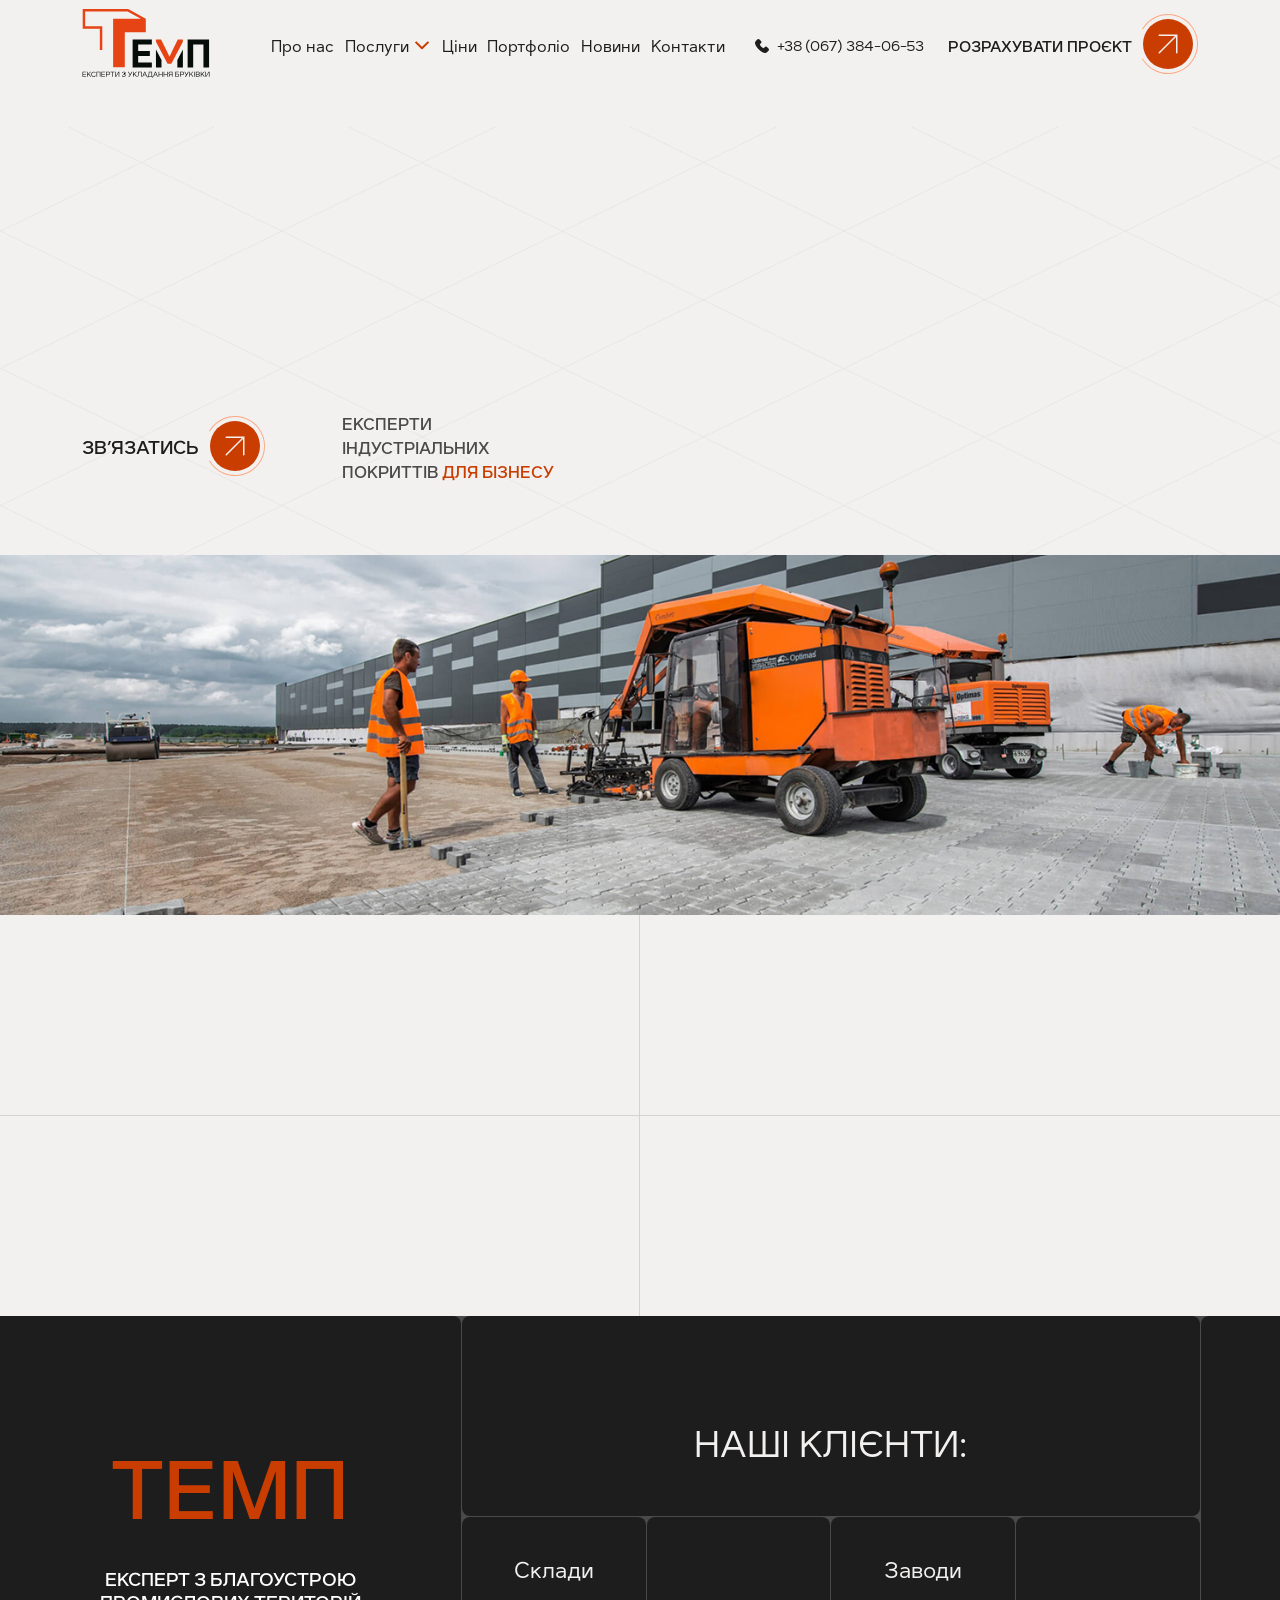
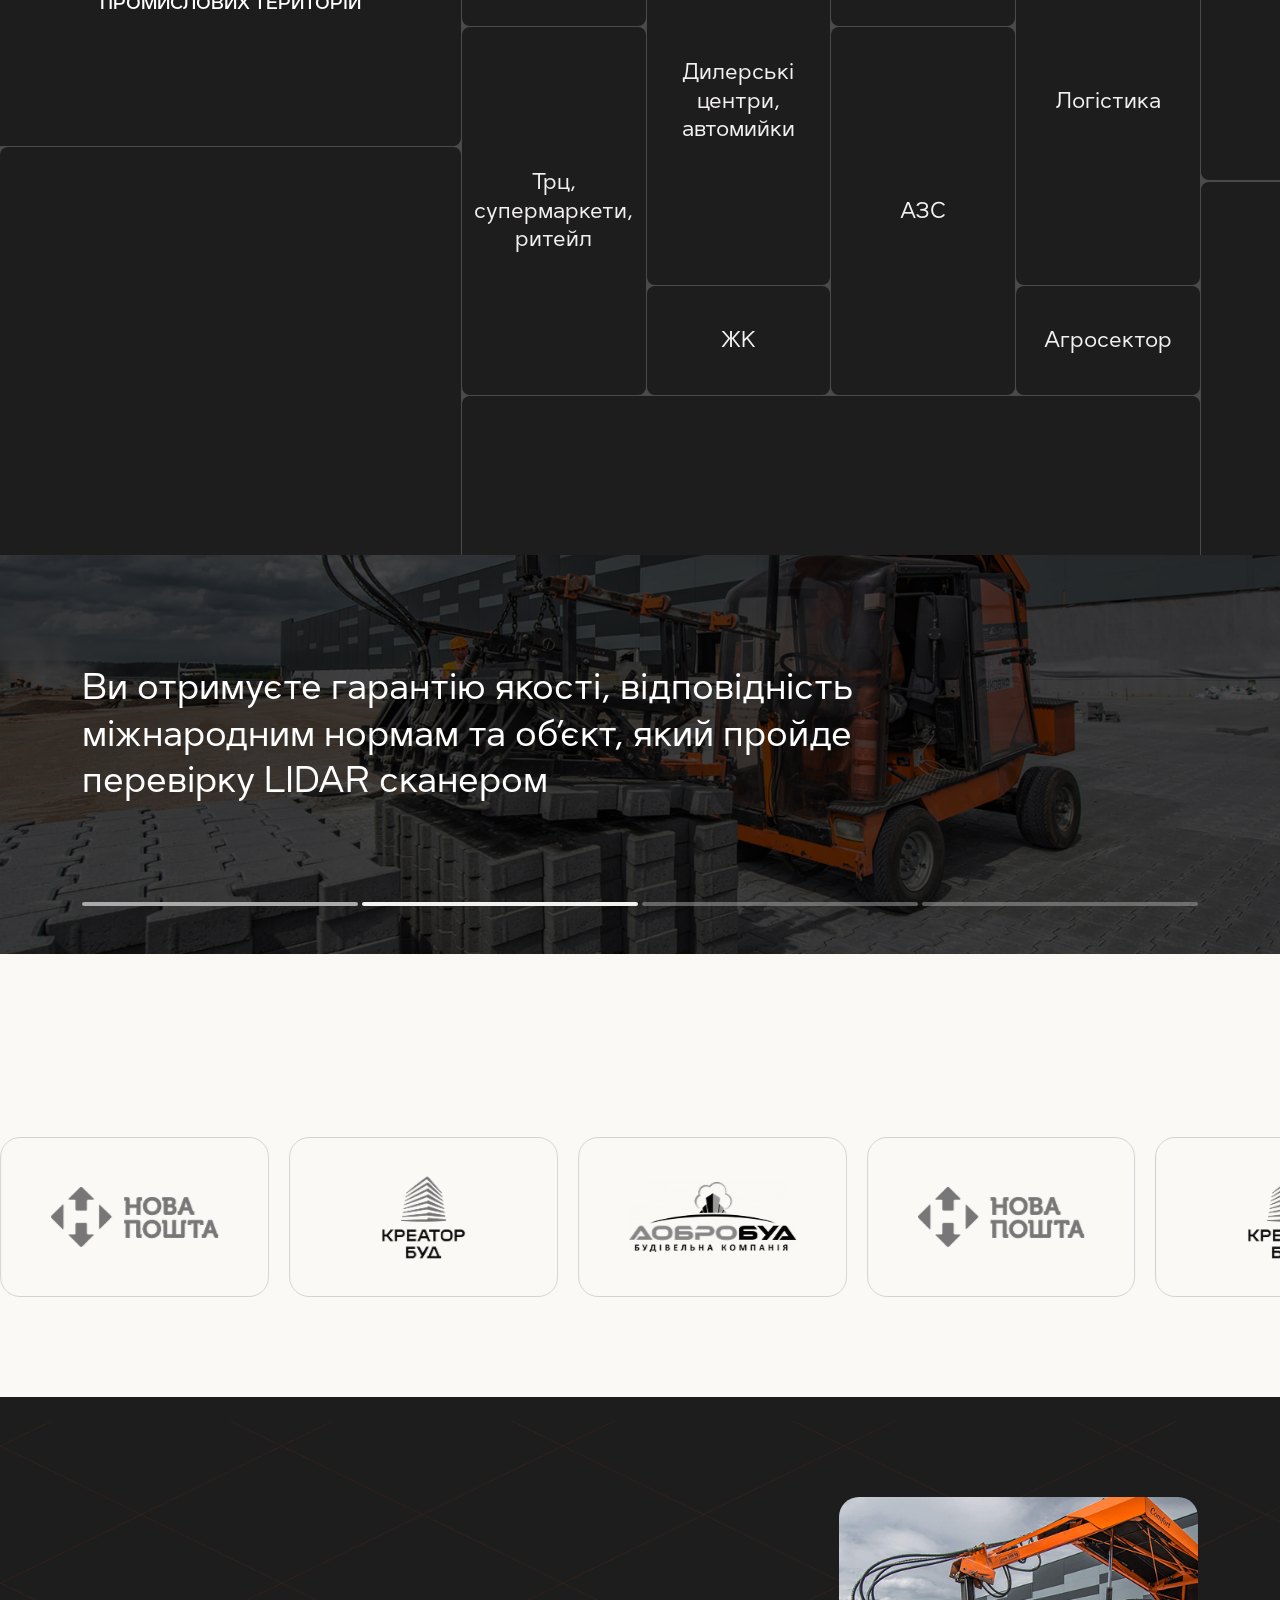
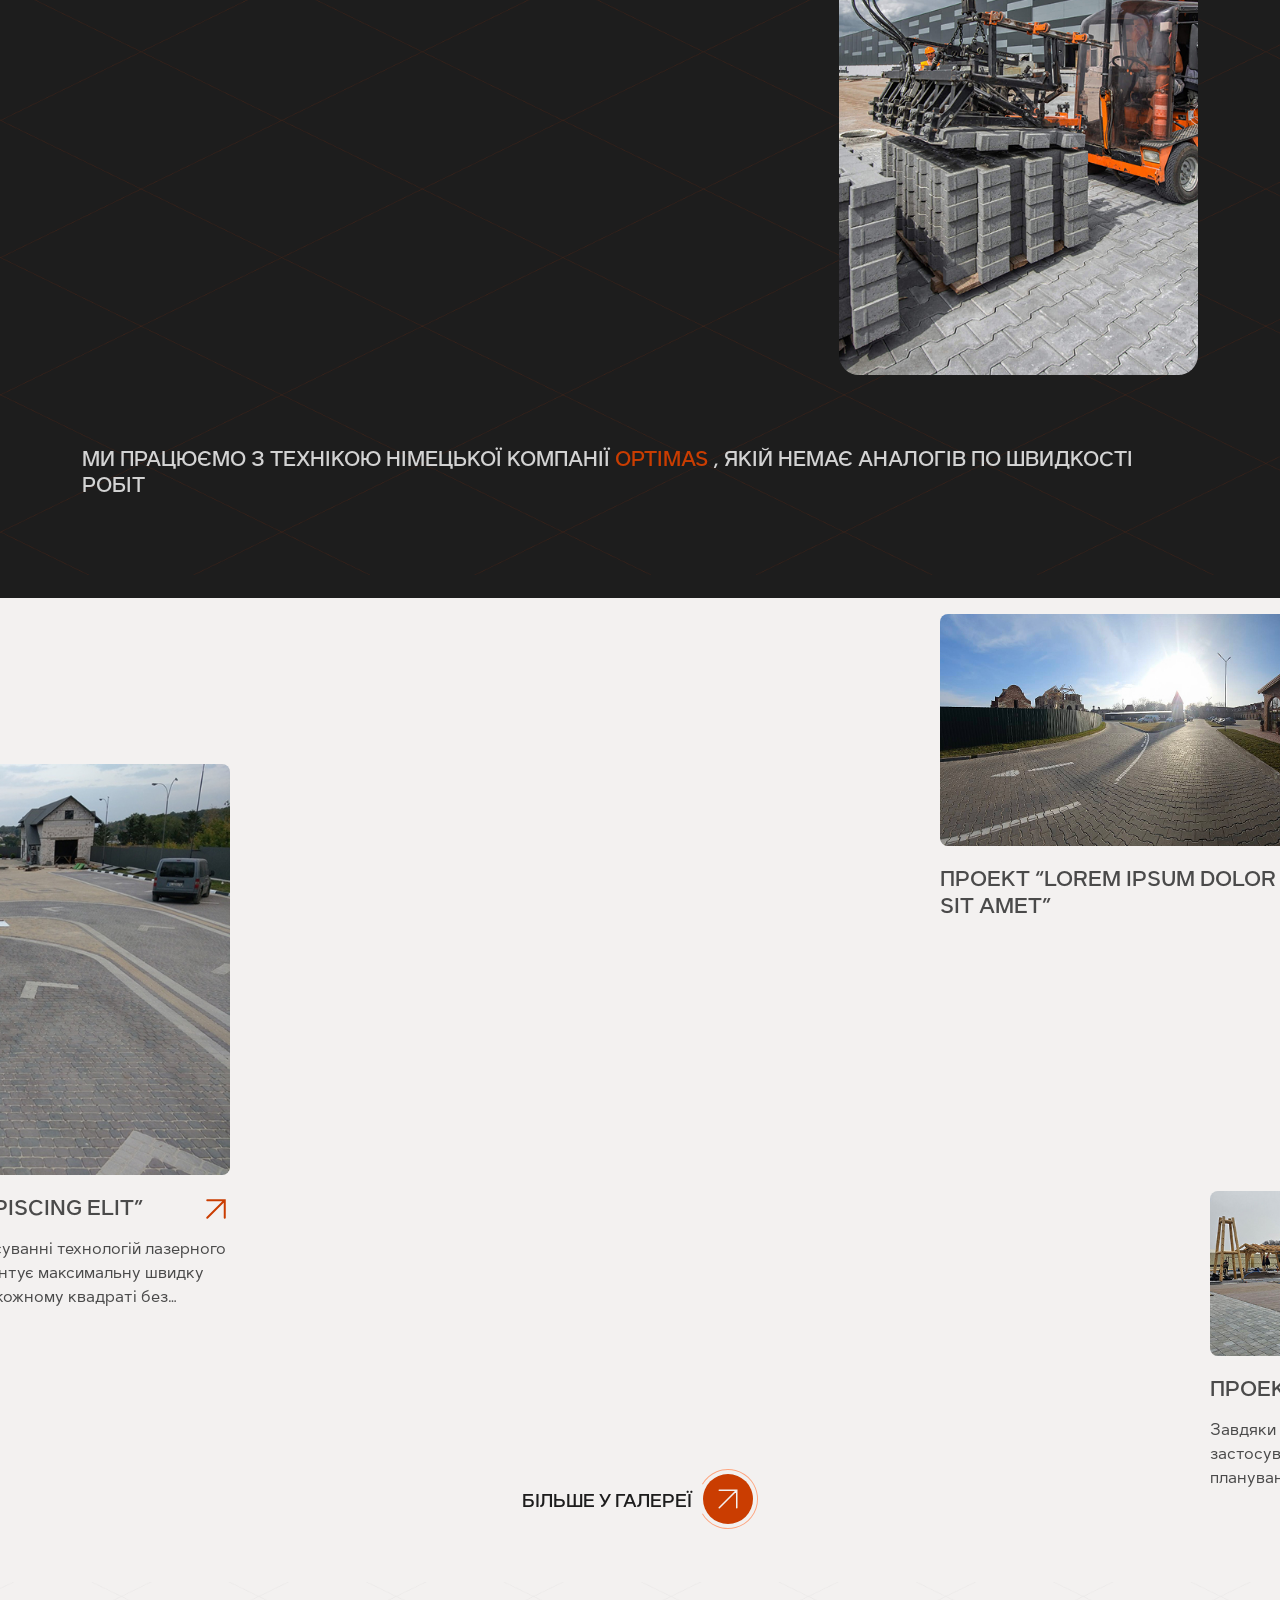
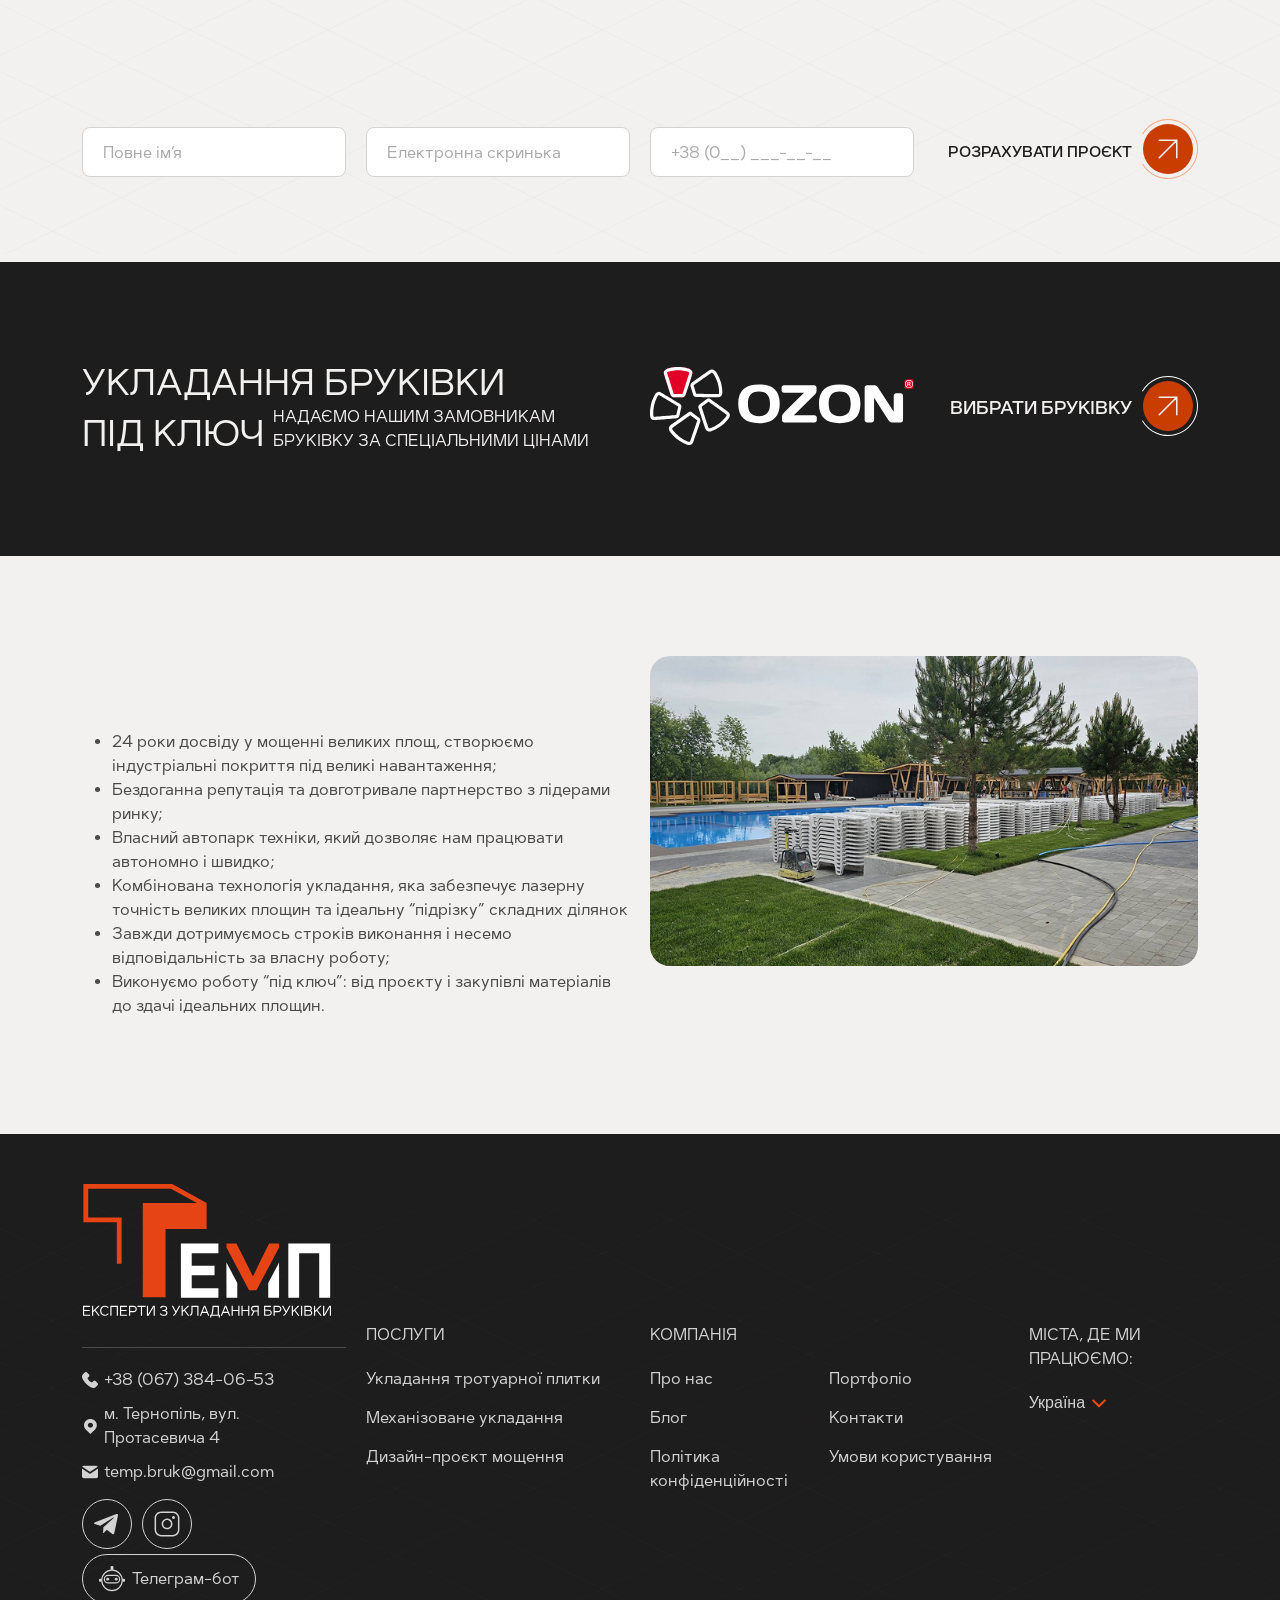
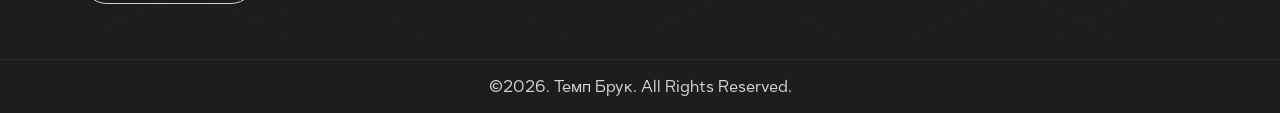
==== commit 7f2cd633: "fix  colors - start service page" ====
--- a/index.html
+++ b/index.html
@@ -7,7 +7,6 @@
     <meta name="viewport" content="width=device-width, initial-scale=1.0">
     <title>TEMP</title>
     <!-- <link rel="icon" type="image/x-icon" href="favicon.png"> -->
-
 
     <link rel="stylesheet" href="css/lib/swiper.css">
     <link rel="stylesheet" href="css/lib/bootstrap-grid.min.css">
@@ -39,7 +38,7 @@
                                             <svg width="18" height="18" viewBox="0 0 18 18" fill="none"
                                                 xmlns="http://www.w3.org/2000/svg">
                                                 <path d="M14.728 6.54492L9.00071 12.2722L3.27344 6.54492"
-                                                    stroke="#FC4C01" stroke-width="2" stroke-linecap="square"
+                                                    stroke="#CA3D01" stroke-width="2" stroke-linecap="square"
                                                     stroke-linejoin="round" />
                                             </svg>
                                         </i>
@@ -67,7 +66,7 @@
                                         <path
                                             d="M4 45C7.30315 50.7192 12.4018 55.1891 18.5052 57.7164C24.6087 60.2436 31.3757 60.687 37.7569 58.9778C44.1381 57.2685 49.7768 53.5022 53.7985 48.2628C57.8201 43.0235 60 36.604 60 30C60 23.396 57.8201 16.9765 53.7985 11.7372C49.7768 6.49784 44.1381 2.73148 37.7569 1.02224C31.3757 -0.687012 24.6087 -0.243627 18.5052 2.28362C12.4018 4.81087 7.30315 9.28075 4 15L4.82025 15.4734C8.01915 9.93466 12.9569 5.60586 18.8677 3.15837C24.7785 0.710881 31.332 0.28149 37.5118 1.93679C43.6916 3.5921 49.1523 7.23958 53.0471 12.3135C56.9418 17.3875 59.0529 23.6044 59.0529 30C59.0529 36.3956 56.9418 42.6125 53.0471 47.6865C49.1523 52.7604 43.6916 56.4079 37.5118 58.0632C31.332 59.7185 24.7785 59.2891 18.8677 56.8416C12.9569 54.3941 8.01915 50.0653 4.82025 44.5266L4 45Z"
                                             fill="#FEA680" />
-                                        <rect x="5" y="5" width="50" height="50" rx="25" fill="#FC4C01" />
+                                        <rect x="5" y="5" width="50" height="50" rx="25" fill="#CA3D01" />
                                     </svg>
                                     <div class="calculate__icons">
                                         <img class="default-ic" src="img/general/arrow-circlebtn.svg" alt="icon">
@@ -94,7 +93,7 @@
                                         <path
                                             d="M4 45C7.30315 50.7192 12.4018 55.1891 18.5052 57.7164C24.6087 60.2436 31.3757 60.687 37.7569 58.9778C44.1381 57.2685 49.7768 53.5022 53.7985 48.2628C57.8201 43.0235 60 36.604 60 30C60 23.396 57.8201 16.9765 53.7985 11.7372C49.7768 6.49784 44.1381 2.73148 37.7569 1.02224C31.3757 -0.687012 24.6087 -0.243627 18.5052 2.28362C12.4018 4.81087 7.30315 9.28075 4 15L4.82025 15.4734C8.01915 9.93466 12.9569 5.60586 18.8677 3.15837C24.7785 0.710881 31.332 0.28149 37.5118 1.93679C43.6916 3.5921 49.1523 7.23958 53.0471 12.3135C56.9418 17.3875 59.0529 23.6044 59.0529 30C59.0529 36.3956 56.9418 42.6125 53.0471 47.6865C49.1523 52.7604 43.6916 56.4079 37.5118 58.0632C31.332 59.7185 24.7785 59.2891 18.8677 56.8416C12.9569 54.3941 8.01915 50.0653 4.82025 44.5266L4 45Z"
                                             fill="#FEA680" />
-                                        <rect x="5" y="5" width="50" height="50" rx="25" fill="#FC4C01" />
+                                        <rect x="5" y="5" width="50" height="50" rx="25" fill="#CA3D01" />
                                     </svg>
                                     <div class="calculate__icons">
                                         <img class="default-ic" src="img/general/arrow-circlebtn.svg" alt="icon">
@@ -106,7 +105,7 @@
                     </div>
                 </div>
 
-                <button class="mebubtn">
+                <button type="button" class="mebubtn" aria-label="Відкрити меню" aria-expanded="false" aria-controls="site-nav">
                     <img src="img/general/menu.png" alt="menu">
                 </button>
             </div>
@@ -123,7 +122,10 @@
                             <span class="hero__lgspace reveal-title" data-splitting data-delay="400">бруківки</span>
                         </h1>
                         <div class="hero__thumbpic has-animation animation-btt" data-delay="10">
-                            <img src="img/main/hero-small.jpg" alt="img">
+                            <!-- <img src="img/main/hero-small.jpg" alt="img"> -->
+                            <video autoplay="" loop="" muted="" playsinline="">
+                                <source src="video/hero.mp4" type="video/mp4">
+                            </video>
                         </div>
                         <div class="hero__info">
                             <a href="#" class="contact-link">
@@ -134,7 +136,7 @@
                                         <path
                                             d="M4 45C7.30315 50.7192 12.4018 55.1891 18.5052 57.7164C24.6087 60.2436 31.3757 60.687 37.7569 58.9778C44.1381 57.2685 49.7768 53.5022 53.7985 48.2628C57.8201 43.0235 60 36.604 60 30C60 23.396 57.8201 16.9765 53.7985 11.7372C49.7768 6.49784 44.1381 2.73148 37.7569 1.02224C31.3757 -0.687012 24.6087 -0.243627 18.5052 2.28362C12.4018 4.81087 7.30315 9.28075 4 15L4.82025 15.4734C8.01915 9.93466 12.9569 5.60586 18.8677 3.15837C24.7785 0.710881 31.332 0.28149 37.5118 1.93679C43.6916 3.5921 49.1523 7.23958 53.0471 12.3135C56.9418 17.3875 59.0529 23.6044 59.0529 30C59.0529 36.3956 56.9418 42.6125 53.0471 47.6865C49.1523 52.7604 43.6916 56.4079 37.5118 58.0632C31.332 59.7185 24.7785 59.2891 18.8677 56.8416C12.9569 54.3941 8.01915 50.0653 4.82025 44.5266L4 45Z"
                                             fill="#FEA680" />
-                                        <rect x="5" y="5" width="50" height="50" rx="25" fill="#FC4C01" />
+                                        <rect x="5" y="5" width="50" height="50" rx="25" fill="#CA3D01" />
                                     </svg>
                                     <div class="calculate__icons">
                                         <img class="default-ic" src="img/general/arrow-circlebtn.svg" alt="icon">
@@ -421,10 +423,10 @@
                                     </div>
                                     <h4>
                                         Проект “consectetur adipiscing elit”
-                                        <button class="linkarr-anim">
+                                        <span class="linkarr-anim">
                                             <img class="default-ic" src="img/general/link-arrow-orange.svg" alt="icon">
                                             <img class="hover-ic" src="img/general/link-arrow-orange.svg" alt="icon">
-                                        </button>
+                                        </span>
                                     </h4>
                                     <p>
                                         Завдяки багаторічній експертизі і застосуванні технологій лазерного планування
@@ -443,10 +445,10 @@
                                     </div>
                                     <h4>
                                         Проект “Lorem ipsum dolor sit amet”
-                                        <button class="linkarr-anim">
+                                        <span class="linkarr-anim">
                                             <img class="default-ic" src="img/general/link-arrow-orange.svg" alt="icon">
                                             <img class="hover-ic" src="img/general/link-arrow-orange.svg" alt="icon">
-                                        </button>
+                                        </span>
                                     </h4>
                                 </a>
                             </div>
@@ -457,10 +459,10 @@
                                     </div>
                                     <h4>
                                         Проект “1”
-                                        <button class="linkarr-anim">
+                                        <span class="linkarr-anim">
                                             <img class="default-ic" src="img/general/link-arrow-orange.svg" alt="icon">
                                             <img class="hover-ic" src="img/general/link-arrow-orange.svg" alt="icon">
-                                        </button>
+                                        </span>
                                     </h4>
                                     <p>
                                         Завдяки багаторічній експертизі і застосуванні технологій лазерного планування
@@ -481,7 +483,7 @@
                                     <path
                                         d="M4 45C7.30315 50.7192 12.4018 55.1891 18.5052 57.7164C24.6087 60.2436 31.3757 60.687 37.7569 58.9778C44.1381 57.2685 49.7768 53.5022 53.7985 48.2628C57.8201 43.0235 60 36.604 60 30C60 23.396 57.8201 16.9765 53.7985 11.7372C49.7768 6.49784 44.1381 2.73148 37.7569 1.02224C31.3757 -0.687012 24.6087 -0.243627 18.5052 2.28362C12.4018 4.81087 7.30315 9.28075 4 15L4.82025 15.4734C8.01915 9.93466 12.9569 5.60586 18.8677 3.15837C24.7785 0.710881 31.332 0.28149 37.5118 1.93679C43.6916 3.5921 49.1523 7.23958 53.0471 12.3135C56.9418 17.3875 59.0529 23.6044 59.0529 30C59.0529 36.3956 56.9418 42.6125 53.0471 47.6865C49.1523 52.7604 43.6916 56.4079 37.5118 58.0632C31.332 59.7185 24.7785 59.2891 18.8677 56.8416C12.9569 54.3941 8.01915 50.0653 4.82025 44.5266L4 45Z"
                                         fill="#FEA680"></path>
-                                    <rect x="5" y="5" width="50" height="50" rx="25" fill="#FC4C01"></rect>
+                                    <rect x="5" y="5" width="50" height="50" rx="25" fill="#CA3D01"></rect>
                                 </svg>
                                 <div class="calculate__icons">
                                     <img class="default-ic" src="img/general/arrow-circlebtn.svg" alt="icon">
@@ -515,7 +517,7 @@
                                 </div>
                             </div>
                             <div class="col-lg-3 col-12 text-end text-md-center">
-                                <button class="contact-link">
+                                <button type="submit" class="contact-link">
                                     розрахувати проєкт
                                     <span class="circle-animation">
                                         <svg width="60" height="60" viewBox="0 0 60 60" fill="none"
@@ -523,7 +525,7 @@
                                             <path
                                                 d="M4 45C7.30315 50.7192 12.4018 55.1891 18.5052 57.7164C24.6087 60.2436 31.3757 60.687 37.7569 58.9778C44.1381 57.2685 49.7768 53.5022 53.7985 48.2628C57.8201 43.0235 60 36.604 60 30C60 23.396 57.8201 16.9765 53.7985 11.7372C49.7768 6.49784 44.1381 2.73148 37.7569 1.02224C31.3757 -0.687012 24.6087 -0.243627 18.5052 2.28362C12.4018 4.81087 7.30315 9.28075 4 15L4.82025 15.4734C8.01915 9.93466 12.9569 5.60586 18.8677 3.15837C24.7785 0.710881 31.332 0.28149 37.5118 1.93679C43.6916 3.5921 49.1523 7.23958 53.0471 12.3135C56.9418 17.3875 59.0529 23.6044 59.0529 30C59.0529 36.3956 56.9418 42.6125 53.0471 47.6865C49.1523 52.7604 43.6916 56.4079 37.5118 58.0632C31.332 59.7185 24.7785 59.2891 18.8677 56.8416C12.9569 54.3941 8.01915 50.0653 4.82025 44.5266L4 45Z"
                                                 fill="#FEA680"></path>
-                                            <rect x="5" y="5" width="50" height="50" rx="25" fill="#FC4C01"></rect>
+                                            <rect x="5" y="5" width="50" height="50" rx="25" fill="#CA3D01"></rect>
                                         </svg>
                                         <div class="calculate__icons">
                                             <img class="default-ic" src="img/general/arrow-circlebtn.svg" alt="icon">
@@ -559,7 +561,7 @@
                                         <path
                                             d="M4 45C7.30315 50.7192 12.4018 55.1891 18.5052 57.7164C24.6087 60.2436 31.3757 60.687 37.7569 58.9778C44.1381 57.2685 49.7768 53.5022 53.7985 48.2628C57.8201 43.0235 60 36.604 60 30C60 23.396 57.8201 16.9765 53.7985 11.7372C49.7768 6.49784 44.1381 2.73148 37.7569 1.02224C31.3757 -0.687012 24.6087 -0.243627 18.5052 2.28362C12.4018 4.81087 7.30315 9.28075 4 15L4.82025 15.4734C8.01915 9.93466 12.9569 5.60586 18.8677 3.15837C24.7785 0.710881 31.332 0.28149 37.5118 1.93679C43.6916 3.5921 49.1523 7.23958 53.0471 12.3135C56.9418 17.3875 59.0529 23.6044 59.0529 30C59.0529 36.3956 56.9418 42.6125 53.0471 47.6865C49.1523 52.7604 43.6916 56.4079 37.5118 58.0632C31.332 59.7185 24.7785 59.2891 18.8677 56.8416C12.9569 54.3941 8.01915 50.0653 4.82025 44.5266L4 45Z"
                                             fill="#fff"></path>
-                                        <rect x="5" y="5" width="50" height="50" rx="25" fill="#FC4C01"></rect>
+                                        <rect x="5" y="5" width="50" height="50" rx="25" fill="#CA3D01"></rect>
                                     </svg>
                                     <div class="calculate__icons">
                                         <img class="default-ic" src="img/general/arrow-circlebtn.svg" alt="icon">
@@ -754,23 +756,21 @@
     </div>
 
 
-
-
-
+    <script src="js/lib/jquery.js"></script>
+    <script src="js/lib/swiper.js"></script>
+    <!-- <script src="js/lib/aos.js"></script> -->
+    <!-- плавний скрол + відслідковування скролу -->
+    <script src="js/lib/lenis.js"></script>
+    <!-- розділення тексту на елементи для анімації -->
+    <script src="js/lib/splitting.js"></script>
+    <!-- анімація -->
+    <script src="js/lib/gsap.min.js"></script>
+    <script src="js/lib/ScrollTrigger.min.js"></script>
+
+    <script src="js/lib/jquery.inputmask.min.js"></script>
+    <script src="js/main.js"></script>
 
 </body>
-<script src="js/lib/jquery.js"></script>
-<script src="js/lib/swiper.js"></script>
-<!-- <script src="js/lib/aos.js"></script> -->
- <!-- плавний скрол + відслідковування скролу -->
-<script src="js/lib/lenis.js"></script>
-<!-- розділення тексту на елементи для анімації -->
-<script src="js/lib/splitting.js"></script>
-<!-- анімація -->
-<script src="js/lib/gsap.min.js"></script>
-<script src="js/lib/ScrollTrigger.min.js"></script>
-
-<script src="js/lib/jquery.inputmask.min.js"></script>
-<script src="js/main.js"></script>
+
 
 </html>
--- a/css/style.css
+++ b/css/style.css
@@ -1 +1 @@
-@charset "UTF-8";@font-face{font-family:"DexaPro";src:url("../fonts/DexaPro-200-ExtraLight.otf") format("opentype");font-weight:200;font-style:normal;font-display:swap}@font-face{font-family:"DexaPro";src:url("../fonts/DexaPro-300-Light.otf") format("opentype");font-weight:300;font-style:normal;font-display:swap}@font-face{font-family:"DexaPro";src:url("../fonts/DexaPro-400-Regular.otf") format("opentype");font-weight:400;font-style:normal;font-display:swap}@font-face{font-family:"DexaPro";src:url("../fonts/DexaPro-500-Medium.otf") format("opentype");font-weight:500;font-style:normal;font-display:swap}@font-face{font-family:"DexaPro";src:url("../fonts/DexaPro-600-SemiBold.otf") format("opentype");font-weight:600;font-style:normal;font-display:swap}@font-face{font-family:"DexaPro";src:url("../fonts/DexaPro-700-Bold.otf") format("opentype");font-weight:700;font-style:normal;font-display:swap}@font-face{font-family:"DexaPro";src:url("../fonts/DexaPro-800-ExtraBold.otf") format("opentype");font-weight:800;font-style:normal;font-display:swap}@font-face{font-family:"DexaPro";src:url("../fonts/DexaPro-900-Black.otf") format("opentype");font-weight:900;font-style:normal;font-display:swap}@font-face{font-family:"icomoon";src:url("../fonts/icomoon.eot?jwvwkx");src:url("../fonts/icomoon.eot?jwvwkx#iefix") format("embedded-opentype"),url("../fonts/icomoon.ttf?jwvwkx") format("truetype"),url("../fonts/icomoon.woff?jwvwkx") format("woff"),url("../fonts/icomoon.svg?jwvwkx#icomoon") format("svg");font-weight:normal;font-style:normal;font-display:block}[class*=" icon-"],[class^=icon-]{font-family:"icomoon"!important;speak:never;font-style:normal;font-weight:normal;font-variant:normal;text-transform:none;line-height:1;-webkit-font-smoothing:antialiased;-moz-osx-font-smoothing:grayscale}.icon-footer-loc:before{content:"\e901"}.icon-footer-email:before{content:"\e903"}.icon-tel-icon:before{content:"\e900"}body,html{height:100%}*{-webkit-box-sizing:border-box;box-sizing:border-box}.main{-webkit-box-flex:1;-ms-flex:1 1 auto;flex:1 1 auto;padding-top:100px}.main>*{background-color:#F3F1F0;z-index:2;position:relative}.pagewrapper{min-height:100%;display:-webkit-box;display:-ms-flexbox;display:flex;-webkit-box-orient:vertical;-webkit-box-direction:normal;-ms-flex-direction:column;flex-direction:column}body{margin:0;padding:0;position:relative;font-family:"DexaPro",sans-serif;background:#F3F1F0;line-height:150%;color:#1D1D1D}body.hidden{overflow:hidden}@media (min-width:1500px){.container{max-width:1444px}}.row:not(.g-0){margin-left:-10px;margin-right:-10px}.row:not(.g-0)>*{padding-left:10px;padding-right:10px}input{outline:none}img{max-width:100%}h1,h2,h3,h4,h5,h6,p{margin:0}h2{color:#1D1D1D;text-transform:uppercase;font-size:50px;font-weight:400;line-height:120%;margin-bottom:60px}h2.white{color:#F3F1F0}.dark-bg{background-color:#1D1D1D}.orange-text{color:#FC4C01}section{padding:130px 0}.p0{padding:0}.text-center{text-align:center}.text-end{text-align:right}.circle-animation{position:absolute;right:0;top:50%;-webkit-transform:translateY(-50%);transform:translateY(-50%);width:60px;height:60px;display:-webkit-box;display:-ms-flexbox;display:flex;-webkit-box-align:center;-ms-flex-align:center;align-items:center;-webkit-box-pack:center;-ms-flex-pack:center;justify-content:center}.circle-animation svg{width:100%;-webkit-transition:0.5s;transition:0.5s}.circle-animation svg path,.circle-animation svg rect{-webkit-transition:0.3s;transition:0.3s}.circle-animation .calculate__icons{display:-webkit-box;display:-ms-flexbox;display:flex;width:28px;height:28px;overflow:hidden;position:absolute;-webkit-box-orient:vertical;-webkit-box-direction:normal;-ms-flex-direction:column;flex-direction:column;color:inherit;overflow:hidden}.circle-animation .default-ic{-webkit-transition:opacity 0.3s,-webkit-transform 0.3s;transition:opacity 0.3s,-webkit-transform 0.3s;transition:transform 0.3s,opacity 0.3s;transition:transform 0.3s,opacity 0.3s,-webkit-transform 0.3s;opacity:1;-webkit-transform:translate(0,0);transform:translate(0,0)}.circle-animation .hover-ic{-webkit-transition:opacity 0.3s,-webkit-transform 0.3s;transition:opacity 0.3s,-webkit-transform 0.3s;transition:transform 0.3s,opacity 0.3s;transition:transform 0.3s,opacity 0.3s,-webkit-transform 0.3s;opacity:0;-webkit-transform:translate(-100%,0);transform:translate(-100%,0)}a:hover .circle-animation .default-ic,button:hover .circle-animation .default-ic{opacity:0;-webkit-transform:translate(100%,-100%);transform:translate(100%,-100%);-webkit-transition:opacity 0.3s,-webkit-transform 0.3s;transition:opacity 0.3s,-webkit-transform 0.3s;transition:transform 0.3s,opacity 0.3s;transition:transform 0.3s,opacity 0.3s,-webkit-transform 0.3s}a:hover .circle-animation .hover-ic,button:hover .circle-animation .hover-ic{opacity:1;-webkit-transform:translate(0,-100%);transform:translate(0,-100%);-webkit-transition:opacity 0.3s ease 0.2s,-webkit-transform 0.3s ease 0.2s;transition:opacity 0.3s ease 0.2s,-webkit-transform 0.3s ease 0.2s;transition:transform 0.3s ease 0.2s,opacity 0.3s ease 0.2s;transition:transform 0.3s ease 0.2s,opacity 0.3s ease 0.2s,-webkit-transform 0.3s ease 0.2s}a:hover .circle-animation svg,button:hover .circle-animation svg{-webkit-transform:rotate(-360deg);transform:rotate(-360deg)}a:hover .circle-animation svg path,a:hover .circle-animation svg rect,button:hover .circle-animation svg path,button:hover .circle-animation svg rect{fill:#B03501}a.white:hover .circle-animation svg,button.white:hover .circle-animation svg{-webkit-transform:rotate(-360deg);transform:rotate(-360deg)}a.white:hover .circle-animation svg path,button.white:hover .circle-animation svg path{fill:#fff}.linkarr-anim{display:-webkit-box;display:-ms-flexbox;display:flex;width:28px;height:28px;overflow:hidden;position:absolute;-webkit-box-orient:vertical;-webkit-box-direction:normal;-ms-flex-direction:column;flex-direction:column;color:inherit;overflow:hidden;padding:0;border:none;outline:none;background:transparent;cursor:pointer;position:absolute;right:0;top:50%;-webkit-transform:translateY(-50%);transform:translateY(-50%)}.linkarr-anim svg{width:100%;-webkit-transition:0.5s;transition:0.5s}.linkarr-anim svg path,.linkarr-anim svg rect{-webkit-transition:0.3s;transition:0.3s}.linkarr-anim .default-ic{-webkit-transition:opacity 0.3s,-webkit-transform 0.3s;transition:opacity 0.3s,-webkit-transform 0.3s;transition:transform 0.3s,opacity 0.3s;transition:transform 0.3s,opacity 0.3s,-webkit-transform 0.3s;opacity:1;-webkit-transform:translate(0,0);transform:translate(0,0)}.linkarr-anim .hover-ic{-webkit-transition:opacity 0.3s,-webkit-transform 0.3s;transition:opacity 0.3s,-webkit-transform 0.3s;transition:transform 0.3s,opacity 0.3s;transition:transform 0.3s,opacity 0.3s,-webkit-transform 0.3s;opacity:0;-webkit-transform:translate(-100%,0);transform:translate(-100%,0)}a:hover .default-ic{opacity:0;-webkit-transform:translate(100%,-100%);transform:translate(100%,-100%);-webkit-transition:opacity 0.3s,-webkit-transform 0.3s;transition:opacity 0.3s,-webkit-transform 0.3s;transition:transform 0.3s,opacity 0.3s;transition:transform 0.3s,opacity 0.3s,-webkit-transform 0.3s}a:hover .hover-ic{opacity:1;-webkit-transform:translate(0,-100%);transform:translate(0,-100%);-webkit-transition:opacity 0.3s ease 0.2s,-webkit-transform 0.3s ease 0.2s;transition:opacity 0.3s ease 0.2s,-webkit-transform 0.3s ease 0.2s;transition:transform 0.3s ease 0.2s,opacity 0.3s ease 0.2s;transition:transform 0.3s ease 0.2s,opacity 0.3s ease 0.2s,-webkit-transform 0.3s ease 0.2s}a:hover .default-ic svg,a:hover .hover-ic svg{-webkit-transform:rotate(-360deg);transform:rotate(-360deg)}a:hover .default-ic svg path,a:hover .default-ic svg rect,a:hover .hover-ic svg path,a:hover .hover-ic svg rect{fill:#B03501}@media (max-width:1499.8px){h2{font-size:42px;margin-bottom:40px}}@media (max-width:1399.8px){h2{font-size:36px;margin-bottom:30px}section{padding:100px 0}}@media (max-width:1199.8px){h2{font-size:32px}}@media (max-width:991.8px){h2{font-size:36px}.text-md-center{text-align:center}.text-md-start{text-align:left}}@media (max-width:767.8px){h2{font-size:32px}h2 br{display:none}section{padding:70px 0}}@media (max-width:575.8px){h2{font-size:28px}.circle-animation{width:40px;height:40px}.circle-animation svg{width:40px;height:40px}.circle-animation .calculate__icons{width:18px;height:18px}}.word{display:inline-block;overflow:hidden;vertical-align:bottom}.reveal-title{overflow:hidden}.reveal-title.in-view .char{-webkit-transform:translateY(0);transform:translateY(0)}.reveal-title .char{display:inline-block;-webkit-transform:translateY(100%);transform:translateY(100%);-webkit-transition:-webkit-transform 3s cubic-bezier(0.16,1,0.3,1);transition:-webkit-transform 3s cubic-bezier(0.16,1,0.3,1);transition:transform 3s cubic-bezier(0.16,1,0.3,1);transition:transform 3s cubic-bezier(0.16,1,0.3,1),-webkit-transform 3s cubic-bezier(0.16,1,0.3,1)}.has-animation{position:relative}.has-animation img,.has-animation p{opacity:0}.has-animation.animate-in img,.has-animation.animate-in p{-webkit-animation:textHidden 0.1s 1.1s forwards;animation:textHidden 0.1s 1.1s forwards}.has-animation.animate-in:after,.has-animation.animate-in:before{content:"";position:absolute;left:0;width:100%;z-index:10}.has-animation.animate-in:before{background-color:#1d1d1d}.has-animation.animate-in:after{background-color:#FC4C01;-webkit-animation-delay:0.5s;animation-delay:0.5s}.has-animation.animation-btt.animate-in:after,.has-animation.animation-btt.animate-in:before{bottom:0}.has-animation.animation-btt.animate-in:before{-webkit-animation:revealBTU 1.8s ease;animation:revealBTU 1.8s ease}.has-animation.animation-btt.animate-in:after{-webkit-animation:revealBTU 1s 0.6s ease;animation:revealBTU 1s 0.6s ease}.has-animation.animation-ttb.animate-in:after,.has-animation.animation-ttb.animate-in:before{top:0}.has-animation.animation-ttb.animate-in:before{-webkit-animation:revealTTB 1.8s ease;animation:revealTTB 1.8s ease}.has-animation.animation-ttb.animate-in:after{-webkit-animation:revealTTB 1s 0.6s ease;animation:revealTTB 1s 0.6s ease}@-webkit-keyframes revealBTU{0%{height:0;bottom:0}65%{height:100%;bottom:0}to{height:0;bottom:100%}}@keyframes revealBTU{0%{height:0;bottom:0}65%{height:100%;bottom:0}to{height:0;bottom:100%}}@-webkit-keyframes revealTTB{0%{height:0;top:0}65%{height:100%;top:0}to{height:0;top:100%}}@keyframes revealTTB{0%{height:0;top:0}65%{height:100%;top:0}to{height:0;top:100%}}@-webkit-keyframes textHidden{0%{opacity:0}to{opacity:1}}@keyframes textHidden{0%{opacity:0}to{opacity:1}}.hero{padding:40px 0 0 0;background:url("../img/main/hero-bg.png") no-repeat center/100% auto}.hero__wrapper{position:relative;padding-bottom:70px}.hero__title{margin:0;font-size:100px;line-height:115%;text-transform:uppercase;font-weight:400}.hero__title .hero__lgspace,.hero__title .hero__redtext,.hero__title .hero__smspace{display:block}.hero__redtext{color:#FC4C01}.hero__smspace{padding-left:25%}.hero__lgspace{padding-left:50%}.hero__thumbpic{width:340px;height:206px;position:absolute;right:0;top:-5px;border-radius:20px;overflow:hidden}.hero__thumbpic img{width:100%;height:100%;-o-object-fit:cover;object-fit:cover;-o-object-position:50% 50%;object-position:50% 50%;vertical-align:top}.contact-link{position:relative;text-decoration:none;text-transform:uppercase;color:#1D1D1D;font-size:18px;font-weight:500;line-height:120%;-webkit-transition:0.3s;transition:0.3s;display:inline-block;padding:0 66px 0 0;border:none;background:transparent;cursor:pointer}.contact-link:hover{color:#B03501}.contact-link.white{color:#F3F1F0}.hero__info{display:-webkit-box;display:-ms-flexbox;display:flex;-webkit-box-align:center;-ms-flex-align:center;align-items:center;-webkit-box-pack:justify;-ms-flex-pack:justify;justify-content:space-between;max-width:600px}.hero__info p{max-width:240px;margin:0;text-transform:uppercase;color:#4A4A4A;font-weight:500}.hero__info p a{color:#FC4C01}.hero__info p a{text-decoration:none;-webkit-transition:0.3s;transition:0.3s}.hero__info p a:hover{color:#B03501}.hero__mainpic{position:relative;overflow:hidden;height:420px}.hero__mainpic img,.hero__mainpic video{width:100%;height:100%;-o-object-fit:cover;object-fit:cover;-o-object-position:50% 50%;object-position:50% 50%}.benefits .col-md-6{border-bottom:1px solid #D3D3D3}.benefits .col-md-6:nth-child(2n) .benefits__item{padding-right:calc((100vw - 1420px) / 2)}.benefits .col-md-6:nth-child(odd) .benefits__item{padding-left:calc((100vw - 1420px) / 2);border-right:1px solid #D3D3D3}.benefits .col-md-6:nth-last-child(-n+2){border-bottom:none}.benefits__item{text-align:center;min-height:244px;height:100%;display:-webkit-box;display:-ms-flexbox;display:flex;-webkit-box-align:center;-ms-flex-align:center;align-items:center;-webkit-box-pack:center;-ms-flex-pack:center;justify-content:center;padding:40px 80px}.benefits__item p{font-size:30px;line-height:130%;font-weight:500;text-transform:uppercase}.clients{background:#4A4A4A;position:relative;overflow:hidden;padding-bottom:250px}.clients__leftcol{width:100%;max-width:36%;-webkit-box-flex:0;-ms-flex:0 0 36%;flex:0 0 36%;position:relative}.clients__leftcol:after{content:"";display:block;position:absolute;left:0;top:431px;background:#1D1D1D;height:calc(100% - 430px + 249px);width:100%;border-radius:8px 8px 8px 0}.clients__rightcol{width:100%;max-width:64%;-webkit-box-flex:0;-ms-flex:0 0 64%;flex:0 0 64%;padding-left:1px;padding-right:calc((100vw - 1420px) / 2);position:relative}.clients__rightcol:after,.clients__rightcol:before{content:"";display:block;position:absolute;right:-1px;background:#1D1D1D;height:calc(50% + 124px);width:calc((100vw - 1421px) / 2);border-radius:8px 0 0 8px}.clients__rightcol:after{top:0}.clients__rightcol:before{top:calc(50% + 126px)}a.gridbox:after,a.gridbox:before{content:"";position:absolute;top:0;width:50%;height:100%;background:#f07020;-webkit-transition:-webkit-transform 0.5s ease;transition:-webkit-transform 0.5s ease;transition:transform 0.5s ease;transition:transform 0.5s ease,-webkit-transform 0.5s ease;z-index:0}a.gridbox:before{left:0;-webkit-transform:translateY(-100%);transform:translateY(-100%)}a.gridbox:after{right:0;-webkit-transform:translateY(100%);transform:translateY(100%)}a.gridbox:hover:after,a.gridbox:hover:before{-webkit-transform:translateY(0);transform:translateY(0)}.gridbox{background:#1D1D1D;padding:20px;border-radius:8px;width:100%;display:-webkit-box;display:-ms-flexbox;display:flex;-webkit-box-align:center;-ms-flex-align:center;align-items:center;-webkit-box-pack:center;-ms-flex-pack:center;justify-content:center;text-align:center}.gridbox.v1{height:430px;border-radius:0 8px 8px 0}.gridbox.v2{height:250px}.gridbox.v3{height:109px;margin-top:1px}.gridbox.v4{height:368px;margin-top:1px}.gridbox h2{margin:0;padding-top:60px}a.gridbox{-webkit-transition:0.3s;transition:0.3s;text-decoration:none;color:#F3F1F0;font-size:22px;line-height:130%;position:relative;overflow:hidden}a.gridbox span{position:relative;z-index:2}.gridbox__wrapper{position:relative}.gridbox__wrapper.row{margin-left:-0.5px;margin-right:-0.5px}.gridbox__wrapper.row>*{padding-left:0.5px;padding-right:0.5px}.gridbox__wrapper:after{content:"";display:block;position:absolute;left:1px;top:calc(100% + 1px);background:#1D1D1D;height:249px;width:calc(100% - 1px);border-radius:8px}.clients__title .title{text-transform:uppercase;color:#FC4C01;font-size:100px;font-weight:500;line-height:115%}.clients__title .descr{margin:30px 0 0 0;text-transform:uppercase;color:#fff;font-size:22px;line-height:130%;font-weight:500}.workwithtemp{margin-top:-1px;position:relative;z-index:1}.workwithtemp .container{position:relative}.workwithtemp .title{font-size:50px;color:#F3F1F0;line-height:120%;text-transform:uppercase;position:absolute;margin-top:-100px;left:20px}.textslider{height:480px;position:relative}.textslider p{color:#fff;font-size:40px;line-height:130%;margin:0;max-width:940px}.textslider .slide-content{padding:40px 0 80px;display:-webkit-box;display:-ms-flexbox;display:flex;-webkit-box-align:center;-ms-flex-align:center;align-items:center;height:100%}.textslider__bg{position:absolute;left:0;top:0;width:100%;height:100%;-o-object-fit:cover;object-fit:cover;-o-object-position:50% 50%;object-position:50% 50%}.textslider__bg img{width:100%;height:100%;-o-object-fit:cover;object-fit:cover;-o-object-position:50% 50%;object-position:50% 50%}.textslider__bg:after{content:"";display:block;position:absolute;left:0;top:0;width:100%;height:100%;background:rgba(0,0,0,0.7)}.swiper-pagination.linepag{display:-webkit-box;display:-ms-flexbox;display:flex;gap:4px;width:100%;margin-bottom:40px}.swiper-pagination.linepag .swiper-pagination-bullet{-webkit-box-flex:1;-ms-flex:1;flex:1;height:4px;border-radius:10px;margin:0!important;background:#AAAAAA;opacity:1;opacity:0.5}.swiper-pagination.linepag .swiper-pagination-bullet-active{opacity:1;background:#F3F1F0}.trust{padding:130px 0;background:#FAF9F6}.trust h2{margin-bottom:60px}.logoslider .swiper-wrapper{-webkit-transition-timing-function:linear!important;transition-timing-function:linear!important}.logoslider__item{height:220px;display:-webkit-box;display:-ms-flexbox;display:flex;-webkit-box-align:center;-ms-flex-align:center;align-items:center;-webkit-box-pack:center;-ms-flex-pack:center;justify-content:center;border-radius:20px;background:#FAF9F6;border:1px solid #D3D3D3}.logoslider__item img{max-width:calc(100% - 100px);max-height:calc(100% - 40px)}.advantage-sect{background-image:url(../img/main/squares.png);background-repeat:no-repeat;background-position:center;background-size:100% auto}.advantage-sect__content .intro{margin-bottom:60px;max-width:700px}.advantage-sect__content .intro p{color:#fff}.advantage-sect__item{margin-bottom:30px}.advantage-sect__item p{color:#D3D3D3}.advantage-sect__item p .highlighted{font-size:40px;color:#FC4C01}.advantage-sect__item p .highlighted>*{line-height:100%;margin-bottom:-3px}.advantage-sect__item p .orange-text{font-style:normal;font-weight:500}.advantage-sect__img{position:relative;overflow:hidden;border-radius:20px}.advantage-sect__img img{width:100%;vertical-align:top}.advantage-sect__img.has-animation.animate-in:before{background-color:#D3D3D3}.infotext{margin-top:40px}.infotext p{color:#D3D3D3;text-transform:uppercase;font-size:22px;line-height:130%;font-weight:500}.infotext p:last-child{margin-bottom:0}.objects{padding-bottom:60px;position:relative;overflow:hidden}.objects .rightcol{padding-left:50px}.objects__item{display:block;margin-bottom:20px}.objects__item a{text-decoration:none}.objects__item.leftspace{padding-left:120px}.objects__item h4{text-transform:uppercase;color:#4A4A4A;font-size:22px;line-height:130%;font-weight:500;margin-bottom:15px;position:relative;padding-right:40px;-webkit-transition:0.3s;transition:0.3s}.objects__item p{color:#4A4A4A;margin:0;display:-webkit-box;-webkit-line-clamp:3;-webkit-box-orient:vertical;overflow:hidden}.objects__item a:hover .objects__item-img img{-webkit-transform:scale(1.05);transform:scale(1.05)}.objects__item a:hover h4{color:#FC4C01}.objects__item-img{position:relative;overflow:hidden;border-radius:8px;margin-bottom:30px}.objects__item-img.img-lg{aspect-ratio:4/3}.objects__item-img.img-md{aspect-ratio:1.78/1}.objects__item-img.img-sm{aspect-ratio:1.78/1}.objects__item-img img{position:absolute;left:0;top:0;width:100%;height:100%;-o-object-fit:cover;object-fit:cover;-o-object-position:50% 50%;object-position:50% 50%;-webkit-transition:1s;transition:1s}.bottsectbtn{text-align:center;margin-top:30px}.consult{padding:80px 0 85px;background-image:url("../img/main/consult-squares.png");background-repeat:no-repeat;background-position:center;background-size:100% auto}.consult .contact-link{font-family:"DexaPro",sans-serif}.inputfield input{width:100%;height:50px;border-radius:8px;background:#fff;border:1px solid #D3D3D3;padding-left:20px;padding-right:20px;font-family:"DexaPro",sans-serif;font-size:16px;-webkit-transition:0.3s;transition:0.3s}.inputfield input::-webkit-input-placeholder{color:#AAAAAA}.inputfield input::-moz-placeholder{color:#AAAAAA}.inputfield input:-ms-input-placeholder{color:#AAAAAA}.inputfield input::-ms-input-placeholder{color:#AAAAAA}.inputfield input::placeholder{color:#AAAAAA}.inputfield input:focus{border-color:#FC4C01}.cta h2{margin:0}.cta h2 .subtext{color:#F3F1F0;font-size:16px;line-height:150%;display:inline-block;max-width:330px}.textsection .imgwrap{position:relative;overflow:hidden;border-radius:20px}.textsection img{vertical-align:top;width:100%}.textsection__content{max-width:580px}.textsection__content li,.textsection__content p{color:#4A4A4A}.textsection__content ul{padding-left:30px}.textsection__content h3,.textsection__content h4,.textsection__content h5,.textsection__content h6{font-weight:400;margin-bottom:10px;line-height:130%}.textsection__content h3{font-size:30px}.textsection__content h4{font-size:24px}.textsection__content h5{font-size:21px}.textsection__content h6{font-size:16px}.benefits__item .orange-text,.highlighted,.orange-text{margin:0 0.25em}.benefits__item .orange-text:first-child,.highlighted:first-child,.orange-text:first-child{margin-left:0}.benefits{position:sticky;top:0;z-index:1}.clients{position:relative;z-index:2}@media (max-width:1499.8px){.hero__title{font-size:80px}.hero__thumbpic{height:165px}.hero__info{max-width:550px}.benefits__item p{font-size:24px}.benefits__item{min-height:200px}.logoslider__item{height:180px}.workwithtemp .title{font-size:42px;margin-top:-80px}.objects__item-img{margin-bottom:20px}.trust h2{margin-bottom:40px}.benefits .col-md-6:nth-child(2n) .benefits__item,.clients__rightcol{padding-right:calc((100vw - 1300px) / 2)}.benefits .col-md-6:nth-child(odd) .benefits__item{padding-left:calc((100vw - 1300px) / 2)}.clients__rightcol:after,.clients__rightcol:before{width:calc((100vw - 1301px) / 2)}.objects__item h4{font-size:21px}}@media (max-width:1399.8px){.hero__title{font-size:70px;line-height:130%}.hero__info{max-width:500px}.hero__mainpic{height:360px}.clients{padding-bottom:160px}.clients__title .title{font-size:80px;margin-bottom:10px}.gridbox.v2{height:200px}.textslider{height:400px}.logoslider__item{height:160px}.consult .contact-link{font-size:15px;font-weight:500}.trust{padding:100px 0}.clients__title .descr{font-size:18px}.infotext p{font-size:20px}.textslider p,.workwithtemp .title{font-size:36px}.benefits .col-md-6:nth-child(2n) .benefits__item,.clients__rightcol{padding-right:calc((100vw - 1120px) / 2)}.benefits .col-md-6:nth-child(odd) .benefits__item{padding-left:calc((100vw - 1120px) / 2)}.clients__rightcol:after,.clients__rightcol:before{width:calc((100vw - 1121px) / 2)}}@media (max-width:1199.8px){.hero__title{font-size:50px}.hero__smspace{padding-left:15%}.hero__lgspace{padding-left:35%}.hero__thumbpic{height:180px;width:320px}.hero__wrapper{padding-bottom:50px}.hero__info{margin-top:15px;max-width:570px}.benefits__item{min-height:160px;padding:20px}.gridbox.v2{height:150px}.gridbox h2{padding-top:20px}.clients__title .title{font-size:60px}.clients__title .descr{font-weight:400}.gridbox.v1{height:340px}.clients__leftcol:after{height:calc(100% - 340px + 159px);top:341px}.gridbox__wrapper:after{height:159px}.clients__rightcol:after,.clients__rightcol:before{height:calc(50% + 79px)}.clients__rightcol:before{top:calc(50% + 80px)}.gridbox.v4{height:300px}a.gridbox{font-size:18px}.textslider{height:360px}.advantage-sect__content .intro{margin-bottom:30px}.objects__item.leftspace{padding-left:80px}.cta h2 .subtext{font-size:12px;max-width:240px}.benefits__item p{font-size:21px}.textslider p,.workwithtemp .title{font-size:32px}.benefits .col-md-6:nth-child(2n) .benefits__item,.clients__rightcol{padding-right:calc((100vw - 940px) / 2)}.benefits .col-md-6:nth-child(odd) .benefits__item{padding-left:calc((100vw - 940px) / 2)}.clients__rightcol:after,.clients__rightcol:before{width:calc((100vw - 941px) / 2)}}@media (max-width:991.8px){.hero__lgspace,.hero__smspace{padding-left:0}.hero__thumbpic{width:35%}.hero__title{width:64%;font-size:46px}.hero__info{max-width:100%}.gridbox.v4{height:200px}.clients__rightcol:after{display:none}.clients__rightcol:before{height:calc(100% + 160px);top:0}.objects__item.leftspace{padding-left:40px}.consult h2{text-align:center}.consult .contact-link{margin-top:30px}.cta{text-align:center}.cta h2{margin-bottom:20px}.cta h2 br{display:none}.cta .contact-link{margin-top:30px}.cta h2 .subtext{max-width:100%;font-size:20px;margin-top:10px}.textsection__content{max-width:100%}.benefits .col-md-6:nth-child(2n) .benefits__item,.clients__rightcol{padding-right:calc((100vw - 700px) / 2)}.benefits .col-md-6:nth-child(odd) .benefits__item{padding-left:calc((100vw - 700px) / 2)}.clients__rightcol:after,.clients__rightcol:before{width:calc((100vw - 701px) / 2)}}@media (max-width:767.8px){.hero__thumbpic img{display:none}.benefits__item{min-height:120px}.benefits .col-md-6:nth-child(odd) .benefits__item{border-right:none}.benefits .col-md-6:nth-child(odd){border-bottom:1px solid #D3D3D3}.clients__title .title{font-size:50px}.gridbox.v3{height:80px}.gridbox.v4{height:160px}.workwithtemp .title{margin-top:-60px}.textslider p{font-size:24px}.textslider p br{display:none}.logoslider__item{height:120px}.logoslider__item img{max-width:calc(100% - 60px);max-height:calc(100% - 30px)}.hero__mainpic,.textslider{height:300px}.consult,.trust{padding:70px 0}.objects__item-img.img-lg,.objects__item-img.img-md,.objects__item-img.img-sm{aspect-ratio:16/9}.objects__item.leftspace{padding-left:0}.objects .rightcol{padding-left:calc(var(--bs-gutter-x) * 0.5)}.inputfield{margin-bottom:10px}.hero__thumbpic{display:none}.hero__title{width:100%}.hero__mainpic{height:280px}.benefits .col-md-6:nth-child(2n) .benefits__item,.clients__rightcol{padding-right:calc((100vw - 520px) / 2)}.benefits .col-md-6:nth-child(odd) .benefits__item{padding-left:calc((100vw - 520px) / 2)}.clients__rightcol:after,.clients__rightcol:before{width:calc((100vw - 521px) / 2)}.benefits .col-md-6 .benefits__item{padding-right:calc((100vw - 520px) / 2);padding-left:calc((100vw - 520px) / 2)}}@media (max-width:575.8px){.hero{padding-top:20px}.hero__title{width:100%}.hero__info{-ms-flex-wrap:wrap;flex-wrap:wrap}.hero__info .contact-link{-webkit-box-ordinal-group:3;-ms-flex-order:2;order:2}.hero__info p{-webkit-box-ordinal-group:2;-ms-flex-order:1;order:1;width:100%;max-width:100%;-webkit-box-flex:0;-ms-flex:0 0 100%;flex:0 0 100%;margin-bottom:30px}.benefits__item{min-height:100px}.benefits__item p{font-size:18px}.clients__leftcol,.clients__rightcol{width:100%;max-width:100%;-webkit-box-flex:0;-ms-flex:0 0 100%;flex:0 0 100%}.clients__leftcol:after,.clients__rightcol:before{display:none}.gridbox.v1{height:auto;min-height:200px;border-radius:0 0 8px 8px;margin-bottom:1px}.gridbox h2{padding-top:0}.gridbox.v2{height:auto;padding:20px}.clients{padding-bottom:110px}.swiper-pagination.linepag{margin-bottom:20px}.textslider .slide-content{padding:40px 0}.gridbox__wrapper:after{height:114px;left:0}.trust h2{margin-bottom:20px}.consult{padding-top:40px}.contact-link{font-size:16px;padding-right:44px}.hero__info p{max-width:300px;font-size:15px}.hero__title{font-size:42px}.workwithtemp .title{font-size:28px}.textslider p{font-size:21px}.infotext p,.objects__item h4{font-size:18px}.cta h2 .subtext{font-size:16px}.clients__rightcol{padding-right:0;padding-left:0}.benefits .col-md-6:nth-child(2n) .benefits__item{padding-right:12px}.benefits .col-md-6:nth-child(odd) .benefits__item{padding-left:12px}}header.header{height:94px;background:#F3F1F0;display:-webkit-box;display:-ms-flexbox;display:flex;-webkit-box-align:center;-ms-flex-align:center;align-items:center;z-index:12;position:fixed;left:0;top:0;width:100%;-webkit-transition:0.3s;transition:0.3s}header.header.scroll{-webkit-box-shadow:0 0 6px #D3D3D3;box-shadow:0 0 6px #D3D3D3}.header__logo{max-height:70px;max-width:100%}.header__menu{display:-webkit-box;display:-ms-flexbox;display:flex;-webkit-box-pack:justify;-ms-flex-pack:justify;justify-content:space-between;-webkit-box-align:center;-ms-flex-align:center;align-items:center;list-style-type:none;margin:0;padding:0}.header__menu>li{position:relative}.header__menu>li>a,.header__menu>li>span{text-decoration:none;-webkit-transition:0.3s;transition:0.3s;color:#1D1D1D;font-size:16px;line-height:125%;cursor:pointer}.header__menu>li>a:hover,.header__menu>li>span:hover{color:#B03501}.header__menu>li>a:hover>i svg path,.header__menu>li>span:hover>i svg path{stroke:#B03501}.header__menu>li>a i,.header__menu>li>span i{vertical-align:top;display:-webkit-inline-box;display:-ms-inline-flexbox;display:inline-flex;width:18px;height:18px;position:relative;bottom:-1px;-webkit-transition:0.3s;transition:0.3s}.header__menu>li>a i svg,.header__menu>li>span i svg{width:100%}.header__menu>li>a i svg path,.header__menu>li>span i svg path{-webkit-transition:0.3s;transition:0.3s}.header__menu>li>a.active,.header__menu>li>span.active{color:#FC4C01}.header__menu>li>a.active i,.header__menu>li>span.active i{-webkit-transform:rotate(-180deg);transform:rotate(-180deg)}.header__menu>li>a.active:hover,.header__menu>li>span.active:hover{color:#B03501}.header__menu .sub-menu{position:absolute;top:calc(100% + 20px);z-index:2;list-style-type:none;margin:0;padding:0;width:340px;background:#FAF9F6;border-radius:8px;padding:15px;left:50%;-webkit-transform:translate(-50%,20px);transform:translate(-50%,20px);opacity:0;z-index:-1;visibility:hidden;-webkit-transition:0.5s;transition:0.5s}.header__menu .sub-menu li{margin-bottom:20px}.header__menu .sub-menu li:last-child{margin-bottom:0}.header__menu .sub-menu li a{position:relative;padding-left:18px;text-decoration:none;color:#1D1D1D;line-height:125%;font-size:16px;display:block;-webkit-transition:0.3s;transition:0.3s}.header__menu .sub-menu li a:before{content:"";position:absolute;left:0;top:50%;-webkit-transform:translateY(-50%);transform:translateY(-50%);display:inline-block;width:10px;height:10px;border-radius:2px;background:#D3D3D3;margin-top:-1px;-webkit-transition:0.3s;transition:0.3s}.header__menu .sub-menu li a:hover{color:#B03501}.header__menu .sub-menu li a:hover:before{background:#B03501}.header__menu .sub-menu.show{opacity:1;z-index:2;visibility:visible;-webkit-transform:translate(-50%,0);transform:translate(-50%,0)}.header__actions{padding-left:50px;display:-webkit-box;display:-ms-flexbox;display:flex;-webkit-box-align:center;-ms-flex-align:center;align-items:center;-webkit-box-pack:justify;-ms-flex-pack:justify;justify-content:space-between}.header__tel{font-size:16px;line-height:125%;display:inline-block;color:#1D1D1D;position:relative;padding-left:22px;text-decoration:none;-webkit-transition:0.3s;transition:0.3s}.header__tel i{color:#1D1D1D;position:absolute;left:0;top:50%;-webkit-transform:translateY(-50%);transform:translateY(-50%);margin-top:-1px;-webkit-transition:0.3s;transition:0.3s}.header__tel:hover{color:#B03501}.header__tel:hover i{color:#B03501}.calculate-btn{font-size:16px;line-height:125%;display:inline-block;position:relative;text-transform:uppercase;font-size:18px;font-weight:500;line-height:120%;color:#1D1D1D;text-decoration:none;padding-right:66px;-webkit-transition:0.3s;transition:0.3s}.calculate-btn:hover{color:#B03501}.closemenu,.mebubtn{display:none}.menu-overlay{display:none}.site-nav .calculate-btn{display:none}@media (max-width:1499.8px){.header__actions{padding-left:40px}header.header .calculate-btn{font-size:16px}}@media (max-width:1399.8px){.header__actions{padding-left:10px}header.header .calculate-btn{font-size:15px}.header__tel{font-size:14px}}@media (max-width:1199.8px){.menu-overlay{display:block;position:fixed;inset:0;background:rgba(29,29,29,0.5);z-index:11;opacity:0;visibility:hidden;-webkit-transition:0.3s;transition:0.3s;cursor:pointer}.menu-overlay.open{opacity:1;visibility:visible}body.menu-open{overflow:hidden}.navcol{position:fixed;right:0;top:0;width:400px;height:100vh;background:#fff;z-index:12;padding:100px 40px 40px 40px!important;overflow:auto;-webkit-transition:0.5s;transition:0.5s;-webkit-transform:translateX(100%);transform:translateX(100%)}.navcol.open{-webkit-transform:translateX(0);transform:translateX(0)}.header__actions{padding-right:60px;-webkit-box-pack:end;-ms-flex-pack:end;justify-content:flex-end}.header__tel{margin-right:30px;font-size:15px}header.header .container{position:relative}.mebubtn{width:32px;height:32px;display:-webkit-inline-box;display:-ms-inline-flexbox;display:inline-flex;-webkit-box-align:center;-ms-flex-align:center;align-items:center;-webkit-box-pack:center;-ms-flex-pack:center;justify-content:center;position:absolute;right:12px;top:50%;-webkit-transform:translateY(-50%);transform:translateY(-50%);border:none;padding:0;background:transparent}.mebubtn img{vertical-align:top;margin-top:3px}.closemenu{display:-webkit-inline-box;display:-ms-inline-flexbox;display:inline-flex;-webkit-box-align:center;-ms-flex-align:center;align-items:center;-webkit-box-pack:center;-ms-flex-pack:center;justify-content:center;width:32px;height:32px;position:absolute;right:40px;top:40px;padding:0;border:none;background:transparent}.header__menu{display:block}.header__menu>li{margin-bottom:10px}.header__menu>li>a,.header__menu>li>span{font-size:20px}.header__menu .sub-menu{position:relative;background:transparent}.header__menu .sub-menu{display:none}.header__menu .sub-menu.show{display:block}.header__menu .sub-menu li{margin-bottom:10px}}@media (max-width:991.8px){.header__tel{-webkit-box-ordinal-group:3;-ms-flex-order:2;order:2;margin-left:20px}.header__tel span{display:none}.header__tel i{font-size:20px;width:50px;height:50px;background:#fc4c01;border-radius:50%;display:-webkit-inline-box;display:-ms-inline-flexbox;display:inline-flex;-webkit-box-align:center;-ms-flex-align:center;align-items:center;-webkit-box-pack:center;-ms-flex-pack:center;justify-content:center;color:#fff}.calculate-btn{-webkit-box-ordinal-group:2;-ms-flex-order:1;order:1}.header__menu .sub-menu{width:100%}}@media (max-width:767.8px){header.header .header__actions .calculate-btn{display:none}header.header .site-nav .calculate-btn{display:inline-block;margin-top:20px;font-size:18px}}@media (max-width:575.8px){.header__tel{position:relative;display:inline-block;margin:0}.header__tel i{width:40px;height:40px;font-size:16px;position:relative;top:initial;-webkit-transform:none;transform:none;margin-top:-3px}header.header{height:80px}header.header .site-nav .calculate-btn{padding-right:50px}}footer.footer{background-color:#1D1D1D;padding:50px 0 0 0;background-image:url("../img/general/footer-squares.png");background-repeat:no-repeat;background-position:center;background-size:100% auto}footer.footer .addrlist{margin-bottom:15px}.footer__contact-info{padding-left:24%}.footer__contact-info i{color:#fff}.footer__logo{max-width:400px;margin-bottom:44px;display:inline-block}.footer__contact-info{padding-top:20px;border-top:1px solid #4A4A4A}.addrlist{list-style-type:none;margin:0;padding:0}.addrlist li{margin-bottom:10px}.addrlist li:last-child{margin-bottom:0}.addrlist li a{color:#D3D3D3;position:relative;padding-left:22px;text-decoration:none;-webkit-transition:0.3s;transition:0.3s;display:block}.addrlist li a i{position:absolute;left:0;top:50%;-webkit-transform:translateY(-50%);transform:translateY(-50%);color:#D3D3D3;-webkit-transition:0.3s;transition:0.3s}.addrlist li a:hover{color:#FD824E}.addrlist li a:hover i{color:#FD824E}.soclist{display:-webkit-box;display:-ms-flexbox;display:flex;-ms-flex-wrap:wrap;flex-wrap:wrap;-webkit-box-align:center;-ms-flex-align:center;align-items:center;list-style-type:none;margin:0;padding:0}.soclist li{margin-right:10px;margin-bottom:5px}.soclist li:last-child{margin-right:0}.soclist li a{display:-webkit-inline-box;display:-ms-inline-flexbox;display:inline-flex;-webkit-box-align:center;-ms-flex-align:center;align-items:center;-webkit-box-pack:center;-ms-flex-pack:center;justify-content:center;width:50px;height:50px;border-radius:50%;border:1px solid #D3D3D3;text-decoration:none;color:#D3D3D3;-webkit-transition:0.3s;transition:0.3s}.soclist li a circle,.soclist li a path,.soclist li a rect{-webkit-transition:0.3s;transition:0.3s}.soclist li a.textbtn{width:auto;padding:0 15px;border-radius:25px}.soclist li a.textbtn svg{margin-right:6px}.soclist li a:hover{border-color:#FD824E;color:#FD824E}.soclist li a:hover path{fill:#FD824E}.soclist li a:hover .hstroke{stroke:#FD824E}.soclist li a:hover .hfill{fill:#FD824E}.footer__item{margin-top:-24px}.footer__item .title{text-transform:uppercase;margin-bottom:20px;color:#D3D3D3}.footer__item ul{list-style-type:none;margin:0;padding:0}.footer__item ul li{margin-bottom:15px;padding-right:10px}.footer__item ul li:last-child{margin-bottom:0}.footer__item ul li a{color:#D3D3D3;line-height:125%;text-decoration:none;-webkit-transition:0.3s;transition:0.3s}.footer__item ul li a:hover{color:#FD824E}.footer__item .listcol2{display:-webkit-box;display:-ms-flexbox;display:flex;-ms-flex-wrap:wrap;flex-wrap:wrap}.footer__item .listcol2 li{width:100%;max-width:50%;-webkit-box-flex:0;-ms-flex:0 0 50%;flex:0 0 50%}.states button{padding:0;border:none;background:transparent;font-size:16px;color:#D3D3D3;line-height:125%;padding-right:23px;position:relative;margin-bottom:10px;cursor:pointer}.states button:after{content:"";display:inline-block;width:18px;height:18px;position:absolute;right:0;top:50%;-webkit-transform:translateY(-50%);transform:translateY(-50%);background:url("../img/general/footer-arr.svg") no-repeat center/100%;-webkit-transition:0.3s;transition:0.3s}.states button.active:after{-webkit-transform:translateY(-50%) rotate(-180deg);transform:translateY(-50%) rotate(-180deg)}.states ul{display:none}.states ul li{margin-bottom:5px}.footer__content{padding-bottom:50px}.footer__rights{display:-webkit-box;display:-ms-flexbox;display:flex;-webkit-box-align:center;-ms-flex-align:center;align-items:center;text-align:center;background:#1D1D1D;min-height:54px;border-top:1px solid rgba(243,241,240,0.05)}.footer__rights p{margin:0;color:#D3D3D3}@media (max-width:1399.8px){.footer__logo{max-width:250px;margin-bottom:20px}.footer__contact-info{padding-left:0}.footer__contact-info{padding-right:20px}}@media (max-width:1199.8px){.footer__item{margin-top:0;padding-top:20px}.footer__contact-info{border:none}.footer__item{margin-top:40px}.footer__logo{position:relative}.footer__logo:after{content:"";display:block;position:absolute;left:0;bottom:0;height:1px;width:100%;background:#4A4A4A}}+@charset "UTF-8";@font-face{font-family:"DexaPro";src:url("../fonts/DexaPro-200-ExtraLight.otf") format("opentype");font-weight:200;font-style:normal;font-display:swap}@font-face{font-family:"DexaPro";src:url("../fonts/DexaPro-300-Light.otf") format("opentype");font-weight:300;font-style:normal;font-display:swap}@font-face{font-family:"DexaPro";src:url("../fonts/DexaPro-400-Regular.otf") format("opentype");font-weight:400;font-style:normal;font-display:swap}@font-face{font-family:"DexaPro";src:url("../fonts/DexaPro-500-Medium.otf") format("opentype");font-weight:500;font-style:normal;font-display:swap}@font-face{font-family:"DexaPro";src:url("../fonts/DexaPro-600-SemiBold.otf") format("opentype");font-weight:600;font-style:normal;font-display:swap}@font-face{font-family:"DexaPro";src:url("../fonts/DexaPro-700-Bold.otf") format("opentype");font-weight:700;font-style:normal;font-display:swap}@font-face{font-family:"DexaPro";src:url("../fonts/DexaPro-800-ExtraBold.otf") format("opentype");font-weight:800;font-style:normal;font-display:swap}@font-face{font-family:"DexaPro";src:url("../fonts/DexaPro-900-Black.otf") format("opentype");font-weight:900;font-style:normal;font-display:swap}@font-face{font-family:"icomoon";src:url("../fonts/icomoon.eot?jwvwkx");src:url("../fonts/icomoon.eot?jwvwkx#iefix") format("embedded-opentype"),url("../fonts/icomoon.ttf?jwvwkx") format("truetype"),url("../fonts/icomoon.woff?jwvwkx") format("woff"),url("../fonts/icomoon.svg?jwvwkx#icomoon") format("svg");font-weight:normal;font-style:normal;font-display:block}[class*=" icon-"],[class^=icon-]{font-family:"icomoon"!important;speak:never;font-style:normal;font-weight:normal;font-variant:normal;text-transform:none;line-height:1;-webkit-font-smoothing:antialiased;-moz-osx-font-smoothing:grayscale}.icon-footer-loc:before{content:"\e901"}.icon-footer-email:before{content:"\e903"}.icon-tel-icon:before{content:"\e900"}body,html{height:100%}*{-webkit-box-sizing:border-box;box-sizing:border-box}.main{-webkit-box-flex:1;-ms-flex:1 1 auto;flex:1 1 auto;padding-top:100px}.main>*{background-color:#F3F1F0;z-index:2;position:relative}.pagewrapper{min-height:100%;display:-webkit-box;display:-ms-flexbox;display:flex;-webkit-box-orient:vertical;-webkit-box-direction:normal;-ms-flex-direction:column;flex-direction:column}body{margin:0;padding:0;position:relative;font-family:"DexaPro",sans-serif;background:#F3F1F0;line-height:150%;color:#1D1D1D}body.hidden{overflow:hidden}@media (min-width:1500px){.container{max-width:1444px}}.row:not(.g-0){margin-left:-10px;margin-right:-10px}.row:not(.g-0)>*{padding-left:10px;padding-right:10px}input{outline:none}img{max-width:100%}h1,h2,h3,h4,h5,h6,p{margin:0}h2{color:#1D1D1D;text-transform:uppercase;font-size:50px;font-weight:400;line-height:120%;margin-bottom:60px}h2.white{color:#F3F1F0}h3{color:#4A4A4A;text-transform:uppercase;font-size:50px;font-weight:400;line-height:120%;margin-bottom:20px}h3.white{color:#F3F1F0}.dark-bg{background-color:#1D1D1D}.grey-bg{background:#D3D3D3}.white-bg{background:#fff}.orange-text{color:#CA3D01}section{padding:130px 0}.p0{padding:0}.text-center{text-align:center}.text-end{text-align:right}.posrel{position:relative}.circle-animation{position:absolute;right:0;top:50%;-webkit-transform:translateY(-50%);transform:translateY(-50%);width:60px;height:60px;display:-webkit-box;display:-ms-flexbox;display:flex;-webkit-box-align:center;-ms-flex-align:center;align-items:center;-webkit-box-pack:center;-ms-flex-pack:center;justify-content:center;margin-top:-3px}.circle-animation svg{width:100%;-webkit-transition:0.5s;transition:0.5s}.circle-animation svg path,.circle-animation svg rect{-webkit-transition:0.3s;transition:0.3s}.circle-animation .calculate__icons{display:-webkit-box;display:-ms-flexbox;display:flex;width:28px;height:28px;overflow:hidden;position:absolute;-webkit-box-orient:vertical;-webkit-box-direction:normal;-ms-flex-direction:column;flex-direction:column;color:inherit;overflow:hidden}.circle-animation .default-ic{-webkit-transition:opacity 0.3s,-webkit-transform 0.3s;transition:opacity 0.3s,-webkit-transform 0.3s;transition:transform 0.3s,opacity 0.3s;transition:transform 0.3s,opacity 0.3s,-webkit-transform 0.3s;opacity:1;-webkit-transform:translate(0,0);transform:translate(0,0)}.circle-animation .hover-ic{-webkit-transition:opacity 0.3s,-webkit-transform 0.3s;transition:opacity 0.3s,-webkit-transform 0.3s;transition:transform 0.3s,opacity 0.3s;transition:transform 0.3s,opacity 0.3s,-webkit-transform 0.3s;opacity:0;-webkit-transform:translate(-100%,0);transform:translate(-100%,0)}a:hover .circle-animation .default-ic,button:hover .circle-animation .default-ic{opacity:0;-webkit-transform:translate(100%,-100%);transform:translate(100%,-100%);-webkit-transition:opacity 0.3s,-webkit-transform 0.3s;transition:opacity 0.3s,-webkit-transform 0.3s;transition:transform 0.3s,opacity 0.3s;transition:transform 0.3s,opacity 0.3s,-webkit-transform 0.3s}a:hover .circle-animation .hover-ic,button:hover .circle-animation .hover-ic{opacity:1;-webkit-transform:translate(0,-100%);transform:translate(0,-100%);-webkit-transition:opacity 0.3s ease 0.2s,-webkit-transform 0.3s ease 0.2s;transition:opacity 0.3s ease 0.2s,-webkit-transform 0.3s ease 0.2s;transition:transform 0.3s ease 0.2s,opacity 0.3s ease 0.2s;transition:transform 0.3s ease 0.2s,opacity 0.3s ease 0.2s,-webkit-transform 0.3s ease 0.2s}a:hover .circle-animation svg,button:hover .circle-animation svg{-webkit-transform:rotate(-360deg);transform:rotate(-360deg)}a:hover .circle-animation svg path,a:hover .circle-animation svg rect,button:hover .circle-animation svg path,button:hover .circle-animation svg rect{fill:#B03501}a.white:hover .circle-animation svg,button.white:hover .circle-animation svg{-webkit-transform:rotate(-360deg);transform:rotate(-360deg)}a.white:hover .circle-animation svg path,button.white:hover .circle-animation svg path{fill:#fff}.linkarr-anim{display:-webkit-box;display:-ms-flexbox;display:flex;width:28px;height:28px;overflow:hidden;position:absolute;-webkit-box-orient:vertical;-webkit-box-direction:normal;-ms-flex-direction:column;flex-direction:column;color:inherit;overflow:hidden;padding:0;border:none;outline:none;background:transparent;cursor:pointer;position:absolute;right:0;top:50%;-webkit-transform:translateY(-50%);transform:translateY(-50%)}.linkarr-anim svg{width:100%;-webkit-transition:0.5s;transition:0.5s}.linkarr-anim svg path,.linkarr-anim svg rect{-webkit-transition:0.3s;transition:0.3s}.linkarr-anim .default-ic{-webkit-transition:opacity 0.3s,-webkit-transform 0.3s;transition:opacity 0.3s,-webkit-transform 0.3s;transition:transform 0.3s,opacity 0.3s;transition:transform 0.3s,opacity 0.3s,-webkit-transform 0.3s;opacity:1;-webkit-transform:translate(0,0);transform:translate(0,0)}.linkarr-anim .hover-ic{-webkit-transition:opacity 0.3s,-webkit-transform 0.3s;transition:opacity 0.3s,-webkit-transform 0.3s;transition:transform 0.3s,opacity 0.3s;transition:transform 0.3s,opacity 0.3s,-webkit-transform 0.3s;opacity:0;-webkit-transform:translate(-100%,0);transform:translate(-100%,0)}a:hover .default-ic{opacity:0;-webkit-transform:translate(100%,-100%);transform:translate(100%,-100%);-webkit-transition:opacity 0.3s,-webkit-transform 0.3s;transition:opacity 0.3s,-webkit-transform 0.3s;transition:transform 0.3s,opacity 0.3s;transition:transform 0.3s,opacity 0.3s,-webkit-transform 0.3s}a:hover .hover-ic{opacity:1;-webkit-transform:translate(0,-100%);transform:translate(0,-100%);-webkit-transition:opacity 0.3s ease 0.2s,-webkit-transform 0.3s ease 0.2s;transition:opacity 0.3s ease 0.2s,-webkit-transform 0.3s ease 0.2s;transition:transform 0.3s ease 0.2s,opacity 0.3s ease 0.2s;transition:transform 0.3s ease 0.2s,opacity 0.3s ease 0.2s,-webkit-transform 0.3s ease 0.2s}a:hover .default-ic svg,a:hover .hover-ic svg{-webkit-transform:rotate(-360deg);transform:rotate(-360deg)}a:hover .default-ic svg path,a:hover .default-ic svg rect,a:hover .hover-ic svg path,a:hover .hover-ic svg rect{fill:#B03501}@media (max-width:1499.8px){h2{font-size:42px;margin-bottom:40px}}@media (max-width:1399.8px){h2{font-size:36px;margin-bottom:30px}section{padding:100px 0}}@media (max-width:1199.8px){h2{font-size:32px}}@media (max-width:991.8px){h2{font-size:36px}.text-md-center{text-align:center}.text-md-start{text-align:left}}@media (max-width:767.8px){h2{font-size:32px}h2 br{display:none}section{padding:70px 0}}@media (max-width:575.8px){h2{font-size:28px}.circle-animation{width:40px;height:40px}.circle-animation svg{width:40px;height:40px}.circle-animation .calculate__icons{width:18px;height:18px}}.word{display:inline-block;overflow:hidden;vertical-align:bottom}.reveal-title{overflow:hidden}.reveal-title.in-view .char{-webkit-transform:translateY(0);transform:translateY(0)}.reveal-title .char{display:inline-block;-webkit-transform:translateY(100%);transform:translateY(100%);-webkit-transition:-webkit-transform 3s cubic-bezier(0.16,1,0.3,1);transition:-webkit-transform 3s cubic-bezier(0.16,1,0.3,1);transition:transform 3s cubic-bezier(0.16,1,0.3,1);transition:transform 3s cubic-bezier(0.16,1,0.3,1),-webkit-transform 3s cubic-bezier(0.16,1,0.3,1)}.has-animation{position:relative}.has-animation img,.has-animation p,.has-animation video{opacity:0}.has-animation.animate-in img,.has-animation.animate-in p,.has-animation.animate-in video{-webkit-animation:textHidden 0.1s 1.1s forwards;animation:textHidden 0.1s 1.1s forwards}.has-animation.animate-in:after,.has-animation.animate-in:before{content:"";position:absolute;left:0;width:100%;z-index:10}.has-animation.animate-in:before{background-color:#1d1d1d}.has-animation.animate-in:after{background-color:#FC4C01;-webkit-animation-delay:0.5s;animation-delay:0.5s}.has-animation.animation-btt.animate-in:after,.has-animation.animation-btt.animate-in:before{bottom:0}.has-animation.animation-btt.animate-in:before{-webkit-animation:revealBTU 1.8s ease;animation:revealBTU 1.8s ease}.has-animation.animation-btt.animate-in:after{-webkit-animation:revealBTU 1s 0.6s ease;animation:revealBTU 1s 0.6s ease}.has-animation.animation-ttb.animate-in:after,.has-animation.animation-ttb.animate-in:before{top:0}.has-animation.animation-ttb.animate-in:before{-webkit-animation:revealTTB 1.8s ease;animation:revealTTB 1.8s ease}.has-animation.animation-ttb.animate-in:after{-webkit-animation:revealTTB 1s 0.6s ease;animation:revealTTB 1s 0.6s ease}@-webkit-keyframes revealBTU{0%{height:0;bottom:0}65%{height:100%;bottom:0}to{height:0;bottom:100%}}@keyframes revealBTU{0%{height:0;bottom:0}65%{height:100%;bottom:0}to{height:0;bottom:100%}}@-webkit-keyframes revealTTB{0%{height:0;top:0}65%{height:100%;top:0}to{height:0;top:100%}}@keyframes revealTTB{0%{height:0;top:0}65%{height:100%;top:0}to{height:0;top:100%}}@-webkit-keyframes textHidden{0%{opacity:0}to{opacity:1}}@keyframes textHidden{0%{opacity:0}to{opacity:1}}.hero{padding:40px 0 0 0;background:url("../img/main/hero-bg.png") no-repeat center/100% auto}.hero__wrapper{position:relative;padding-bottom:70px}.hero__title{margin:0;font-size:100px;line-height:115%;text-transform:uppercase;font-weight:400}.hero__title .hero__lgspace,.hero__title .hero__redtext,.hero__title .hero__smspace{display:block}.hero__redtext{color:#CA3D01}.hero__redtext .black-color{color:#1d1d1d}.hero__smspace{padding-left:25%}.hero__lgspace{padding-left:50%}.hero__thumbpic{width:340px;height:206px;position:absolute;right:0;top:-5px;border-radius:20px;overflow:hidden}.hero__thumbpic img,.hero__thumbpic video{width:100%;height:100%;-o-object-fit:cover;object-fit:cover;-o-object-position:50% 50%;object-position:50% 50%;vertical-align:top}.contact-link{position:relative;text-decoration:none;text-transform:uppercase;color:#1D1D1D;font-size:18px;font-weight:500;line-height:120%;-webkit-transition:0.3s;transition:0.3s;display:inline-block;padding:0 66px 0 0;border:none;background:transparent;cursor:pointer}.contact-link:hover{color:#B03501}.contact-link.white{color:#F3F1F0}.hero__info{display:-webkit-box;display:-ms-flexbox;display:flex;-webkit-box-align:center;-ms-flex-align:center;align-items:center;-webkit-box-pack:justify;-ms-flex-pack:justify;justify-content:space-between;max-width:600px}.hero__info p{max-width:240px;margin:0;text-transform:uppercase;color:#4A4A4A;font-weight:500}.hero__info p a{color:#CA3D01}.hero__info p a{text-decoration:none;-webkit-transition:0.3s;transition:0.3s}.hero__info p a:hover{color:#B03501}.hero__mainpic{position:relative;overflow:hidden;height:420px}.hero__mainpic img,.hero__mainpic video{width:100%;height:100%;-o-object-fit:cover;object-fit:cover;-o-object-position:50% 50%;object-position:50% 50%}.benefits .col-md-6{border-bottom:1px solid #D3D3D3}.benefits .col-md-6:nth-child(2n) .benefits__item{padding-right:calc((100vw - 1420px) / 2)}.benefits .col-md-6:nth-child(odd) .benefits__item{padding-left:calc((100vw - 1420px) / 2);border-right:1px solid #D3D3D3}.benefits .col-md-6:nth-last-child(-n+2){border-bottom:none}.benefits__item{text-align:center;min-height:244px;height:100%;display:-webkit-box;display:-ms-flexbox;display:flex;-webkit-box-align:center;-ms-flex-align:center;align-items:center;-webkit-box-pack:center;-ms-flex-pack:center;justify-content:center;padding:40px 80px}.benefits__item p{font-size:30px;line-height:130%;font-weight:500;text-transform:uppercase}.clients{background:#4A4A4A;position:relative;overflow:hidden;padding-bottom:250px}.clients__leftcol{width:100%;max-width:36%;-webkit-box-flex:0;-ms-flex:0 0 36%;flex:0 0 36%;position:relative}.clients__leftcol:after{content:"";display:block;position:absolute;left:0;top:431px;background:#1D1D1D;height:calc(100% - 430px + 249px);width:100%;border-radius:8px 8px 8px 0}.clients__rightcol{width:100%;max-width:64%;-webkit-box-flex:0;-ms-flex:0 0 64%;flex:0 0 64%;padding-left:1px;padding-right:calc((100vw - 1420px) / 2);position:relative}.clients__rightcol:after,.clients__rightcol:before{content:"";display:block;position:absolute;right:-1px;background:#1D1D1D;height:calc(50% + 124px);width:calc((100vw - 1421px) / 2);border-radius:8px 0 0 8px}.clients__rightcol:after{top:0}.clients__rightcol:before{top:calc(50% + 126px)}a.gridbox:after,a.gridbox:before{content:"";position:absolute;top:0;width:50%;height:100%;background:#CA3D01;-webkit-transition:-webkit-transform 0.5s ease;transition:-webkit-transform 0.5s ease;transition:transform 0.5s ease;transition:transform 0.5s ease,-webkit-transform 0.5s ease;z-index:0}a.gridbox:before{left:0;-webkit-transform:translateY(-100%);transform:translateY(-100%)}a.gridbox:after{right:0;-webkit-transform:translateY(100%);transform:translateY(100%)}a.gridbox:hover:after,a.gridbox:hover:before{-webkit-transform:translateY(0);transform:translateY(0)}.gridbox{background:#1D1D1D;padding:20px;border-radius:8px;width:100%;display:-webkit-box;display:-ms-flexbox;display:flex;-webkit-box-align:center;-ms-flex-align:center;align-items:center;-webkit-box-pack:center;-ms-flex-pack:center;justify-content:center;text-align:center}.gridbox.v1{height:430px;border-radius:0 8px 8px 0}.gridbox.v2{height:250px}.gridbox.v3{height:109px;margin-top:1px}.gridbox.v4{height:368px;margin-top:1px}.gridbox h2{margin:0;padding-top:60px}a.gridbox{-webkit-transition:0.3s;transition:0.3s;text-decoration:none;color:#F3F1F0;font-size:22px;line-height:130%;position:relative;overflow:hidden}a.gridbox span{position:relative;z-index:2}.gridbox__wrapper{position:relative}.gridbox__wrapper.row{margin-left:-0.5px;margin-right:-0.5px}.gridbox__wrapper.row>*{padding-left:0.5px;padding-right:0.5px}.gridbox__wrapper:after{content:"";display:block;position:absolute;left:1px;top:calc(100% + 1px);background:#1D1D1D;height:249px;width:calc(100% - 1px);border-radius:8px}.clients__title .title{text-transform:uppercase;color:#CA3D01;font-size:100px;font-weight:500;line-height:115%}.clients__title .descr{margin:30px 0 0 0;text-transform:uppercase;color:#fff;font-size:22px;line-height:130%;font-weight:500}.workwithtemp{margin-top:-1px;position:relative;z-index:1}.workwithtemp .container{position:relative}.workwithtemp .title{font-size:50px;color:#F3F1F0;line-height:120%;text-transform:uppercase;position:absolute;margin-top:-100px;left:20px}.textslider{height:480px;position:relative}.textslider p{color:#fff;font-size:40px;line-height:130%;margin:0;max-width:940px}.textslider .slide-content{padding:40px 0 80px;display:-webkit-box;display:-ms-flexbox;display:flex;-webkit-box-align:center;-ms-flex-align:center;align-items:center;height:100%}.textslider__bg{position:absolute;left:0;top:0;width:100%;height:100%;-o-object-fit:cover;object-fit:cover;-o-object-position:50% 50%;object-position:50% 50%}.textslider__bg img{width:100%;height:100%;-o-object-fit:cover;object-fit:cover;-o-object-position:50% 50%;object-position:50% 50%}.textslider__bg:after{content:"";display:block;position:absolute;left:0;top:0;width:100%;height:100%;background:rgba(0,0,0,0.7)}.swiper-pagination.linepag{display:-webkit-box;display:-ms-flexbox;display:flex;gap:4px;width:100%;margin-bottom:40px}.swiper-pagination.linepag .swiper-pagination-bullet{-webkit-box-flex:1;-ms-flex:1;flex:1;height:4px;border-radius:10px;margin:0!important;background:#AAAAAA;opacity:1;opacity:0.5}.swiper-pagination.linepag .swiper-pagination-bullet-active{opacity:1;background:#F3F1F0}.trust{padding:130px 0;background:#FAF9F6}.trust h2{margin-bottom:60px}.logoslider .swiper-wrapper{-webkit-transition-timing-function:linear!important;transition-timing-function:linear!important}.logoslider__item{height:220px;display:-webkit-box;display:-ms-flexbox;display:flex;-webkit-box-align:center;-ms-flex-align:center;align-items:center;-webkit-box-pack:center;-ms-flex-pack:center;justify-content:center;border-radius:20px;background:#FAF9F6;border:1px solid #D3D3D3}.logoslider__item img{max-width:calc(100% - 100px);max-height:calc(100% - 40px)}.advantage-sect{background-image:url(../img/main/squares.png);background-repeat:no-repeat;background-position:center;background-size:100% auto}.advantage-sect__content .intro{margin-bottom:60px;max-width:700px}.advantage-sect__content .intro p{color:#fff}.advantage-sect__item{margin-bottom:30px}.advantage-sect__item p{color:#D3D3D3}.advantage-sect__item p .highlighted{font-size:40px;color:#CA3D01}.advantage-sect__item p .highlighted>*{line-height:100%;margin-bottom:-3px}.advantage-sect__item p .orange-text{font-style:normal;font-weight:500}.advantage-sect__img{position:relative;overflow:hidden;border-radius:20px}.advantage-sect__img img{width:100%;vertical-align:top}.advantage-sect__img.has-animation.animate-in:before{background-color:#D3D3D3}.infotext{margin-top:40px}.infotext p{color:#D3D3D3;text-transform:uppercase;font-size:22px;line-height:130%;font-weight:500}.infotext p:last-child{margin-bottom:0}.objects{padding-bottom:60px;position:relative;overflow:hidden}.objects .rightcol{padding-left:50px}.objects__item{display:block;margin-bottom:20px}.objects__item a{text-decoration:none}.objects__item.leftspace{padding-left:120px}.objects__item h4{text-transform:uppercase;color:#4A4A4A;font-size:22px;line-height:130%;font-weight:500;margin-bottom:15px;position:relative;padding-right:40px;-webkit-transition:0.3s;transition:0.3s}.objects__item p{color:#4A4A4A;margin:0;display:-webkit-box;-webkit-line-clamp:3;-webkit-box-orient:vertical;overflow:hidden}.objects__item a:hover .objects__item-img img{-webkit-transform:scale(1.05);transform:scale(1.05)}.objects__item a:hover h4{color:#CA3D01}.objects__item-img{position:relative;overflow:hidden;border-radius:8px;margin-bottom:30px}.objects__item-img.img-lg{aspect-ratio:4/3}.objects__item-img.img-md{aspect-ratio:1.78/1}.objects__item-img.img-sm{aspect-ratio:1.78/1}.objects__item-img img{position:absolute;left:0;top:0;width:100%;height:100%;-o-object-fit:cover;object-fit:cover;-o-object-position:50% 50%;object-position:50% 50%;-webkit-transition:1s;transition:1s}.bottsectbtn{text-align:center;margin-top:30px}.consult{padding:80px 0 85px;background-image:url("../img/main/consult-squares.png");background-repeat:no-repeat;background-position:center;background-size:100% auto}.consult .contact-link{font-family:"DexaPro",sans-serif}.inputfield input{width:100%;height:50px;border-radius:8px;background:#fff;border:1px solid #D3D3D3;padding-left:20px;padding-right:20px;font-family:"DexaPro",sans-serif;font-size:16px;-webkit-transition:0.3s;transition:0.3s}.inputfield input::-webkit-input-placeholder{color:#AAAAAA}.inputfield input::-moz-placeholder{color:#AAAAAA}.inputfield input:-ms-input-placeholder{color:#AAAAAA}.inputfield input::-ms-input-placeholder{color:#AAAAAA}.inputfield input::placeholder{color:#AAAAAA}.inputfield input:focus{border-color:#CA3D01}.cta h2{margin:0}.cta h2 .subtext{color:#F3F1F0;font-size:16px;line-height:150%;display:inline-block;max-width:330px}.textsection .imgwrap{position:relative;overflow:hidden;border-radius:20px}.textsection img{vertical-align:top;width:100%}.textsection__content{max-width:580px}.textsection__content li,.textsection__content p{color:#4A4A4A}.textsection__content ul{padding-left:30px}.textsection__content h3,.textsection__content h4,.textsection__content h5,.textsection__content h6{font-weight:400;margin-bottom:10px;line-height:130%}.textsection__content h3{font-size:30px}.textsection__content h4{font-size:24px}.textsection__content h5{font-size:21px}.textsection__content h6{font-size:16px}.benefits__item .orange-text,.highlighted,.orange-text{margin:0 0.25em}.benefits__item .orange-text:first-child,.highlighted:first-child,.orange-text:first-child{margin-left:0}.benefits{position:sticky;top:0;z-index:1}.clients{position:relative;z-index:2}@media (max-width:1499.8px){.hero__title{font-size:80px}.hero__thumbpic{height:165px}.hero__info{max-width:550px}.benefits__item p{font-size:24px}.benefits__item{min-height:200px}.logoslider__item{height:180px}.workwithtemp .title{font-size:42px;margin-top:-80px}.objects__item-img{margin-bottom:20px}.trust h2{margin-bottom:40px}.benefits .col-md-6:nth-child(2n) .benefits__item,.clients__rightcol{padding-right:calc((100vw - 1300px) / 2)}.benefits .col-md-6:nth-child(odd) .benefits__item{padding-left:calc((100vw - 1300px) / 2)}.clients__rightcol:after,.clients__rightcol:before{width:calc((100vw - 1301px) / 2)}.objects__item h4{font-size:21px}}@media (max-width:1399.8px){.hero__title{font-size:70px;line-height:130%}.hero__info{max-width:500px}.hero__mainpic{height:360px}.clients{padding-bottom:160px}.clients__title .title{font-size:80px;margin-bottom:10px}.gridbox.v2{height:200px}.textslider{height:400px}.logoslider__item{height:160px}.consult .contact-link{font-size:15px;font-weight:500}.trust{padding:100px 0}.clients__title .descr{font-size:18px}.infotext p{font-size:20px}.textslider p,.workwithtemp .title{font-size:36px}.benefits .col-md-6:nth-child(2n) .benefits__item,.clients__rightcol{padding-right:calc((100vw - 1120px) / 2)}.benefits .col-md-6:nth-child(odd) .benefits__item{padding-left:calc((100vw - 1120px) / 2)}.clients__rightcol:after,.clients__rightcol:before{width:calc((100vw - 1121px) / 2)}}@media (max-width:1199.8px){.hero__title{font-size:50px}.hero__smspace{padding-left:15%}.hero__lgspace{padding-left:35%}.hero__thumbpic{height:180px;width:320px}.hero__wrapper{padding-bottom:50px}.hero__info{margin-top:15px;max-width:570px}.benefits__item{min-height:160px;padding:20px}.gridbox.v2{height:150px}.gridbox h2{padding-top:20px}.clients__title .title{font-size:60px}.clients__title .descr{font-weight:400}.gridbox.v1{height:340px}.clients__leftcol:after{height:calc(100% - 340px + 159px);top:341px}.gridbox__wrapper:after{height:159px}.clients__rightcol:after,.clients__rightcol:before{height:calc(50% + 79px)}.clients__rightcol:before{top:calc(50% + 80px)}.gridbox.v4{height:300px}a.gridbox{font-size:18px}.textslider{height:360px}.advantage-sect__content .intro{margin-bottom:30px}.objects__item.leftspace{padding-left:80px}.cta h2 .subtext{font-size:12px;max-width:240px}.benefits__item p{font-size:21px}.textslider p,.workwithtemp .title{font-size:32px}.benefits .col-md-6:nth-child(2n) .benefits__item,.clients__rightcol{padding-right:calc((100vw - 940px) / 2)}.benefits .col-md-6:nth-child(odd) .benefits__item{padding-left:calc((100vw - 940px) / 2)}.clients__rightcol:after,.clients__rightcol:before{width:calc((100vw - 941px) / 2)}}@media (max-width:991.8px){.hero__lgspace,.hero__smspace{padding-left:0!important}.hero__thumbpic{width:35%}.hero__title{width:64%;font-size:46px}.hero__info{max-width:100%}.gridbox.v4{height:200px}.clients__rightcol:after{display:none}.clients__rightcol:before{height:calc(100% + 160px);top:0}.objects__item.leftspace{padding-left:40px}.consult h2{text-align:center}.consult .contact-link{margin-top:30px}.cta{text-align:center}.cta h2{margin-bottom:20px}.cta h2 br{display:none}.cta .contact-link{margin-top:30px}.cta h2 .subtext{max-width:100%;font-size:20px;margin-top:10px}.textsection__content{max-width:100%}.benefits .col-md-6:nth-child(2n) .benefits__item,.clients__rightcol{padding-right:calc((100vw - 700px) / 2)}.benefits .col-md-6:nth-child(odd) .benefits__item{padding-left:calc((100vw - 700px) / 2)}.clients__rightcol:after,.clients__rightcol:before{width:calc((100vw - 701px) / 2)}}@media (max-width:767.8px){.hero__thumbpic img,.hero__thumbpic video{display:none}.benefits__item{min-height:120px}.benefits .col-md-6:nth-child(odd) .benefits__item{border-right:none}.benefits .col-md-6:nth-child(odd){border-bottom:1px solid #D3D3D3}.clients__title .title{font-size:50px}.gridbox.v3{height:80px}.gridbox.v4{height:160px}.workwithtemp .title{margin-top:-60px}.textslider p{font-size:24px}.textslider p br{display:none}.logoslider__item{height:120px}.logoslider__item img{max-width:calc(100% - 60px);max-height:calc(100% - 30px)}.hero__mainpic,.textslider{height:300px}.consult,.trust{padding:70px 0}.objects__item-img.img-lg,.objects__item-img.img-md,.objects__item-img.img-sm{aspect-ratio:16/9}.objects__item.leftspace{padding-left:0}.objects .rightcol{padding-left:calc(var(--bs-gutter-x) * 0.5)}.inputfield{margin-bottom:10px}.hero__thumbpic{display:none}.hero__title{width:100%}.hero__mainpic{height:280px}.benefits .col-md-6:nth-child(2n) .benefits__item,.clients__rightcol{padding-right:calc((100vw - 520px) / 2)}.benefits .col-md-6:nth-child(odd) .benefits__item{padding-left:calc((100vw - 520px) / 2)}.clients__rightcol:after,.clients__rightcol:before{width:calc((100vw - 521px) / 2)}.benefits .col-md-6 .benefits__item{padding-right:calc((100vw - 520px) / 2);padding-left:calc((100vw - 520px) / 2)}}@media (max-width:575.8px){.hero{padding-top:20px}.hero__title{width:100%}.hero__info{-ms-flex-wrap:wrap;flex-wrap:wrap}.hero__info .contact-link{-webkit-box-ordinal-group:3;-ms-flex-order:2;order:2}.hero__info p{-webkit-box-ordinal-group:2;-ms-flex-order:1;order:1;width:100%;max-width:100%;-webkit-box-flex:0;-ms-flex:0 0 100%;flex:0 0 100%;margin-bottom:30px}.benefits__item{min-height:100px}.benefits__item p{font-size:18px}.clients__leftcol,.clients__rightcol{width:100%;max-width:100%;-webkit-box-flex:0;-ms-flex:0 0 100%;flex:0 0 100%}.clients__leftcol:after,.clients__rightcol:before{display:none}.gridbox.v1{height:auto;min-height:200px;border-radius:0 0 8px 8px;margin-bottom:1px}.gridbox h2{padding-top:0}.gridbox.v2{height:auto;padding:20px}.clients{padding-bottom:110px}.swiper-pagination.linepag{margin-bottom:20px}.textslider .slide-content{padding:40px 0}.gridbox__wrapper:after{height:114px;left:0}.trust h2{margin-bottom:20px}.consult{padding-top:40px}.contact-link{font-size:16px;padding-right:44px}.hero__info p{max-width:300px;font-size:15px}.hero__title{font-size:42px}.workwithtemp .title{font-size:28px}.textslider p{font-size:21px}.infotext p,.objects__item h4{font-size:18px}.cta h2 .subtext{font-size:16px}.clients__rightcol{padding-right:0;padding-left:0}.benefits .col-md-6:nth-child(2n) .benefits__item{padding-right:12px}.benefits .col-md-6:nth-child(odd) .benefits__item{padding-left:12px}}.hero_service .hero__smspace{padding-left:27%}.hero_service .hero__info{max-width:100%}.hero__description{display:-webkit-box;display:-ms-flexbox;display:flex;-ms-flex-wrap:wrap;flex-wrap:wrap;margin-top:-80px}.hero__description-left,.hero__description-right{width:100%;max-width:50%;-webkit-box-flex:0;-ms-flex:0 0 auto;flex:0 0 auto}.intro{max-width:375px;margin-bottom:40px}.intro p{max-width:375px;line-height:125%;font-weight:400;color:#4A4A4A}.hero__description .btngroup{-ms-flex-wrap:wrap;flex-wrap:wrap}.hero__description .btngroup a{margin-right:30px}.google-box{display:-webkit-box;display:-ms-flexbox;display:flex;-webkit-box-align:center;-ms-flex-align:center;align-items:center;text-decoration:none;max-width:408px;position:relative}.google-box ul{padding:0;margin:0}.google-box p,.google-box ul li{margin:0;color:#4A4A4A;text-transform:uppercase}.google-box .linkarr-anim{width:20px;height:20px;top:0;-webkit-transform:none;transform:none}.google-box__logo{width:100%;max-width:86px;-webkit-box-flex:0;-ms-flex:0 0 86px;flex:0 0 86px}.google-box_wrap{width:100%;max-width:calc(100% - 86px);-webkit-box-flex:0;-ms-flex:0 0 calc(100% - 86px);flex:0 0 calc(100% - 86px);padding-left:25px;padding-right:20px}.imageslider .imgwrapper{position:relative}.imageslider .imgwrapper img{width:100%;height:100%;-o-object-fit:cover;object-fit:cover;-o-object-position:50% 50%;object-position:50% 50%;vertical-align:top}.swiper-pagination.linepag.v2 .swiper-pagination-bullet{background:rgba(255,255,255,0.5)}.swiper-pagination.linepag.v2 .swiper-pagination-bullet-active{background:#4A4A4A}.benefits.no-sticky{position:relative}.services h2{text-align:center;font-size:70px;margin-bottom:50px}.services .introsect{max-width:700px;margin:0 auto;color:#4A4A4A;text-align:center}.services .introsect p{margin:0}.section-header{padding-bottom:20px}.stickysteps{position:relative}.stickysteps__item{background:#fff;padding:60px 0 0 0;border-radius:20px 20px 0 0;-webkit-box-shadow:0 -18px 20px rgba(74,74,74,0.05);box-shadow:0 -18px 20px rgba(74,74,74,0.05)}.stickysteps__item:first-child{-webkit-box-shadow:none;box-shadow:none}.stickysteps__item .stepnum{color:#CA3D01;font-size:130px;line-height:115%}@media (min-width:768px){.stickysteps__item{position:sticky}.stickysteps__item:first-child{top:94px;z-index:1}.stickysteps__item:nth-child(2){top:94px;z-index:2}.stickysteps__item:nth-child(3){top:94px;z-index:3}.stickysteps__item:nth-child(4){top:94px;z-index:4}.stickysteps__item:nth-child(5){top:94px;z-index:5}.stickysteps__item:nth-child(6){top:94px;z-index:6}.stickysteps__item:nth-child(7){top:94px;z-index:7}.stickysteps__item:nth-child(8){top:94px;z-index:8}.stickysteps__item:nth-child(9){top:94px;z-index:9}.stickysteps__item:nth-child(10){top:94px;z-index:10}}.stickysteps__info{text-decoration:none}.stickysteps__info h3{position:relative;padding-right:38px}.stickysteps__info p{padding-right:38px;color:#4A4A4A}.stickysteps__info .linkarr-anim{top:0;-webkit-transform:none;transform:none}.stickysteps__info .descr{margin-bottom:30px}.stickysteps__info .imgwrap{position:relative;border-radius:8px;overflow:hidden}.stickysteps__info .imgwrap img{vertical-align:top;-webkit-transition:0.7s;transition:0.7s;width:100%;height:100%;-o-object-fit:cover;object-fit:cover;-o-object-position:50% 50%;object-position:50% 50%}.stickysteps__info:hover .imgwrap img{-webkit-transform:scale(1.05);transform:scale(1.05)}header.header{height:94px;background:#F3F1F0;display:-webkit-box;display:-ms-flexbox;display:flex;-webkit-box-align:center;-ms-flex-align:center;align-items:center;z-index:12;position:fixed;left:0;top:0;width:100%;-webkit-transition:0.3s;transition:0.3s}header.header.scroll{-webkit-box-shadow:0 0 6px #D3D3D3;box-shadow:0 0 6px #D3D3D3}.header__logo{max-height:70px;max-width:100%}.header__menu{display:-webkit-box;display:-ms-flexbox;display:flex;-webkit-box-pack:justify;-ms-flex-pack:justify;justify-content:space-between;-webkit-box-align:center;-ms-flex-align:center;align-items:center;list-style-type:none;margin:0;padding:0}.header__menu>li{position:relative}.header__menu>li>a,.header__menu>li>span{text-decoration:none;-webkit-transition:0.3s;transition:0.3s;color:#1D1D1D;font-size:16px;line-height:125%;cursor:pointer}.header__menu>li>a:hover,.header__menu>li>span:hover{color:#B03501}.header__menu>li>a:hover>i svg path,.header__menu>li>span:hover>i svg path{stroke:#B03501}.header__menu>li>a i,.header__menu>li>span i{vertical-align:top;display:-webkit-inline-box;display:-ms-inline-flexbox;display:inline-flex;width:18px;height:18px;position:relative;bottom:-1px;-webkit-transition:0.3s;transition:0.3s}.header__menu>li>a i svg,.header__menu>li>span i svg{width:100%}.header__menu>li>a i svg path,.header__menu>li>span i svg path{-webkit-transition:0.3s;transition:0.3s}.header__menu>li>a.active,.header__menu>li>span.active{color:#CA3D01}.header__menu>li>a.active i,.header__menu>li>span.active i{-webkit-transform:rotate(-180deg);transform:rotate(-180deg)}.header__menu>li>a.active:hover,.header__menu>li>span.active:hover{color:#B03501}.header__menu .sub-menu{position:absolute;top:calc(100% + 20px);z-index:2;list-style-type:none;margin:0;padding:0;width:340px;background:#FAF9F6;border-radius:8px;padding:15px;left:50%;-webkit-transform:translate(-50%,20px);transform:translate(-50%,20px);opacity:0;z-index:-1;visibility:hidden;-webkit-transition:0.5s;transition:0.5s}.header__menu .sub-menu li{margin-bottom:20px}.header__menu .sub-menu li:last-child{margin-bottom:0}.header__menu .sub-menu li a{position:relative;padding-left:18px;text-decoration:none;color:#1D1D1D;line-height:125%;font-size:16px;display:block;-webkit-transition:0.3s;transition:0.3s}.header__menu .sub-menu li a:before{content:"";position:absolute;left:0;top:50%;-webkit-transform:translateY(-50%);transform:translateY(-50%);display:inline-block;width:10px;height:10px;border-radius:2px;background:#D3D3D3;margin-top:-1px;-webkit-transition:0.3s;transition:0.3s}.header__menu .sub-menu li a:hover{color:#B03501}.header__menu .sub-menu li a:hover:before{background:#B03501}.header__menu .sub-menu.show{opacity:1;z-index:2;visibility:visible;-webkit-transform:translate(-50%,0);transform:translate(-50%,0)}.header__actions{padding-left:50px;display:-webkit-box;display:-ms-flexbox;display:flex;-webkit-box-align:center;-ms-flex-align:center;align-items:center;-webkit-box-pack:justify;-ms-flex-pack:justify;justify-content:space-between}.header__tel{font-size:16px;line-height:125%;display:inline-block;color:#1D1D1D;position:relative;padding-left:22px;text-decoration:none;-webkit-transition:0.3s;transition:0.3s}.header__tel i{color:#1D1D1D;position:absolute;left:0;top:50%;-webkit-transform:translateY(-50%);transform:translateY(-50%);margin-top:-1px;-webkit-transition:0.3s;transition:0.3s}.header__tel:hover{color:#B03501}.header__tel:hover i{color:#B03501}.calculate-btn{font-size:16px;line-height:125%;display:inline-block;position:relative;text-transform:uppercase;font-size:18px;font-weight:500;line-height:120%;color:#1D1D1D;text-decoration:none;padding-right:66px;-webkit-transition:0.3s;transition:0.3s}.calculate-btn:hover{color:#B03501}.closemenu,.mebubtn{display:none}.menu-overlay{display:none}.site-nav .calculate-btn{display:none}@media (max-width:1499.8px){.header__actions{padding-left:40px}header.header .calculate-btn{font-size:16px}}@media (max-width:1399.8px){.header__actions{padding-left:10px}header.header .calculate-btn{font-size:15px}.header__tel{font-size:14px}}@media (max-width:1199.8px){.menu-overlay{display:block;position:fixed;inset:0;background:rgba(29,29,29,0.5);z-index:11;opacity:0;visibility:hidden;-webkit-transition:0.3s;transition:0.3s;cursor:pointer}.menu-overlay.open{opacity:1;visibility:visible}body.menu-open{overflow:hidden}.navcol{position:fixed;right:0;top:0;width:400px;height:100vh;background:#fff;z-index:12;padding:100px 40px 40px 40px!important;overflow:auto;-webkit-transition:0.5s;transition:0.5s;-webkit-transform:translateX(100%);transform:translateX(100%)}.navcol.open{-webkit-transform:translateX(0);transform:translateX(0)}.header__actions{padding-right:60px;-webkit-box-pack:end;-ms-flex-pack:end;justify-content:flex-end}.header__tel{margin-right:30px;font-size:15px}header.header .container{position:relative}.mebubtn{width:32px;height:32px;display:-webkit-inline-box;display:-ms-inline-flexbox;display:inline-flex;-webkit-box-align:center;-ms-flex-align:center;align-items:center;-webkit-box-pack:center;-ms-flex-pack:center;justify-content:center;position:absolute;right:12px;top:50%;-webkit-transform:translateY(-50%);transform:translateY(-50%);border:none;padding:0;background:transparent}.mebubtn img{vertical-align:top;margin-top:3px}.closemenu{display:-webkit-inline-box;display:-ms-inline-flexbox;display:inline-flex;-webkit-box-align:center;-ms-flex-align:center;align-items:center;-webkit-box-pack:center;-ms-flex-pack:center;justify-content:center;width:32px;height:32px;position:absolute;right:40px;top:40px;padding:0;border:none;background:transparent}.header__menu{display:block}.header__menu>li{margin-bottom:10px}.header__menu>li>a,.header__menu>li>span{font-size:20px}.header__menu .sub-menu{position:relative;background:transparent}.header__menu .sub-menu{display:none}.header__menu .sub-menu.show{display:block}.header__menu .sub-menu li{margin-bottom:10px}}@media (max-width:991.8px){.header__tel{-webkit-box-ordinal-group:3;-ms-flex-order:2;order:2;margin-left:20px}.header__tel span{display:none}.header__tel i{font-size:20px;width:50px;height:50px;background:#fc4c01;border-radius:50%;display:-webkit-inline-box;display:-ms-inline-flexbox;display:inline-flex;-webkit-box-align:center;-ms-flex-align:center;align-items:center;-webkit-box-pack:center;-ms-flex-pack:center;justify-content:center;color:#fff}.calculate-btn{-webkit-box-ordinal-group:2;-ms-flex-order:1;order:1}.header__menu .sub-menu{width:100%}}@media (max-width:767.8px){header.header .header__actions .calculate-btn{display:none}header.header .site-nav .calculate-btn{display:inline-block;margin-top:20px;font-size:18px}}@media (max-width:575.8px){.header__tel{position:relative;display:inline-block;margin:0}.header__tel i{width:40px;height:40px;font-size:16px;position:relative;top:initial;-webkit-transform:none;transform:none;margin-top:-3px}header.header{height:80px}header.header .site-nav .calculate-btn{padding-right:50px}}footer.footer{background-color:#1D1D1D;padding:50px 0 0 0;background-image:url("../img/general/footer-squares.png");background-repeat:no-repeat;background-position:center;background-size:100% auto}footer.footer .addrlist{margin-bottom:15px}.footer__contact-info{padding-left:24%}.footer__contact-info i{color:#fff}.footer__logo{max-width:400px;margin-bottom:44px;display:inline-block}.footer__contact-info{padding-top:20px;border-top:1px solid #4A4A4A}.addrlist{list-style-type:none;margin:0;padding:0}.addrlist li{margin-bottom:10px}.addrlist li:last-child{margin-bottom:0}.addrlist li a{color:#D3D3D3;position:relative;padding-left:22px;text-decoration:none;-webkit-transition:0.3s;transition:0.3s;display:block}.addrlist li a i{position:absolute;left:0;top:50%;-webkit-transform:translateY(-50%);transform:translateY(-50%);color:#D3D3D3;-webkit-transition:0.3s;transition:0.3s}.addrlist li a:hover{color:#FD824E}.addrlist li a:hover i{color:#FD824E}.soclist{display:-webkit-box;display:-ms-flexbox;display:flex;-ms-flex-wrap:wrap;flex-wrap:wrap;-webkit-box-align:center;-ms-flex-align:center;align-items:center;list-style-type:none;margin:0;padding:0}.soclist li{margin-right:10px;margin-bottom:5px}.soclist li:last-child{margin-right:0}.soclist li a{display:-webkit-inline-box;display:-ms-inline-flexbox;display:inline-flex;-webkit-box-align:center;-ms-flex-align:center;align-items:center;-webkit-box-pack:center;-ms-flex-pack:center;justify-content:center;width:50px;height:50px;border-radius:50%;border:1px solid #D3D3D3;text-decoration:none;color:#D3D3D3;-webkit-transition:0.3s;transition:0.3s}.soclist li a circle,.soclist li a path,.soclist li a rect{-webkit-transition:0.3s;transition:0.3s}.soclist li a.textbtn{width:auto;padding:0 15px;border-radius:25px}.soclist li a.textbtn svg{margin-right:6px}.soclist li a:hover{border-color:#FD824E;color:#FD824E}.soclist li a:hover path{fill:#FD824E}.soclist li a:hover .hstroke{stroke:#FD824E}.soclist li a:hover .hfill{fill:#FD824E}.footer__item{margin-top:-24px}.footer__item .title{text-transform:uppercase;margin-bottom:20px;color:#D3D3D3}.footer__item ul{list-style-type:none;margin:0;padding:0}.footer__item ul li{margin-bottom:15px;padding-right:10px}.footer__item ul li:last-child{margin-bottom:0}.footer__item ul li a{color:#D3D3D3;line-height:125%;text-decoration:none;-webkit-transition:0.3s;transition:0.3s}.footer__item ul li a:hover{color:#FD824E}.footer__item .listcol2{display:-webkit-box;display:-ms-flexbox;display:flex;-ms-flex-wrap:wrap;flex-wrap:wrap}.footer__item .listcol2 li{width:100%;max-width:50%;-webkit-box-flex:0;-ms-flex:0 0 50%;flex:0 0 50%}.states button{padding:0;border:none;background:transparent;font-size:16px;color:#D3D3D3;line-height:125%;padding-right:23px;position:relative;margin-bottom:10px;cursor:pointer}.states button:after{content:"";display:inline-block;width:18px;height:18px;position:absolute;right:0;top:50%;-webkit-transform:translateY(-50%);transform:translateY(-50%);background:url("../img/general/footer-arr.svg") no-repeat center/100%;-webkit-transition:0.3s;transition:0.3s}.states button.active:after{-webkit-transform:translateY(-50%) rotate(-180deg);transform:translateY(-50%) rotate(-180deg)}.states ul{display:none}.states ul li{margin-bottom:5px}.footer__content{padding-bottom:50px}.footer__rights{display:-webkit-box;display:-ms-flexbox;display:flex;-webkit-box-align:center;-ms-flex-align:center;align-items:center;text-align:center;background:#1D1D1D;min-height:54px;border-top:1px solid rgba(243,241,240,0.05)}.footer__rights p{margin:0;color:#D3D3D3}@media (max-width:1399.8px){.footer__logo{max-width:250px;margin-bottom:20px}.footer__contact-info{padding-left:0}.footer__contact-info{padding-right:20px}}@media (max-width:1199.8px){.footer__item{margin-top:0;padding-top:20px}.footer__contact-info{border:none}.footer__item{margin-top:40px}.footer__logo{position:relative}.footer__logo:after{content:"";display:block;position:absolute;left:0;bottom:0;height:1px;width:100%;background:#4A4A4A}}
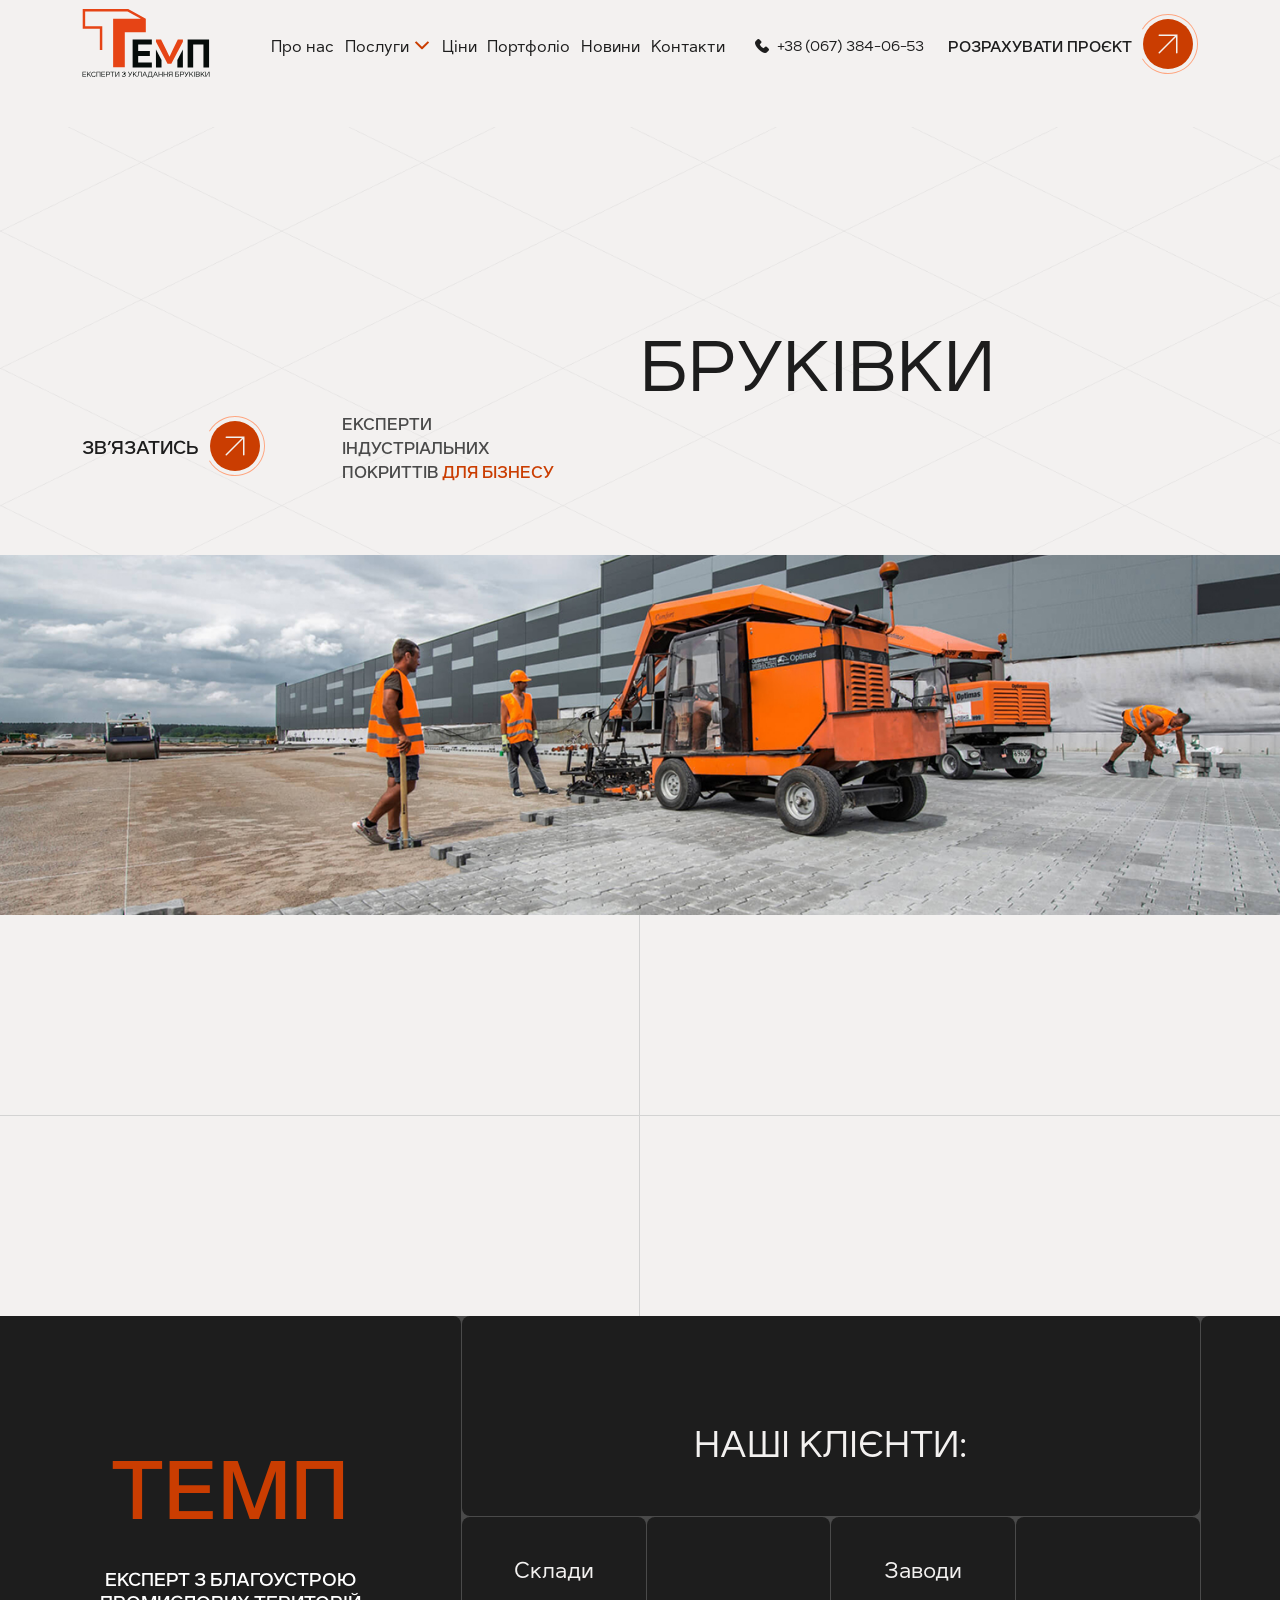
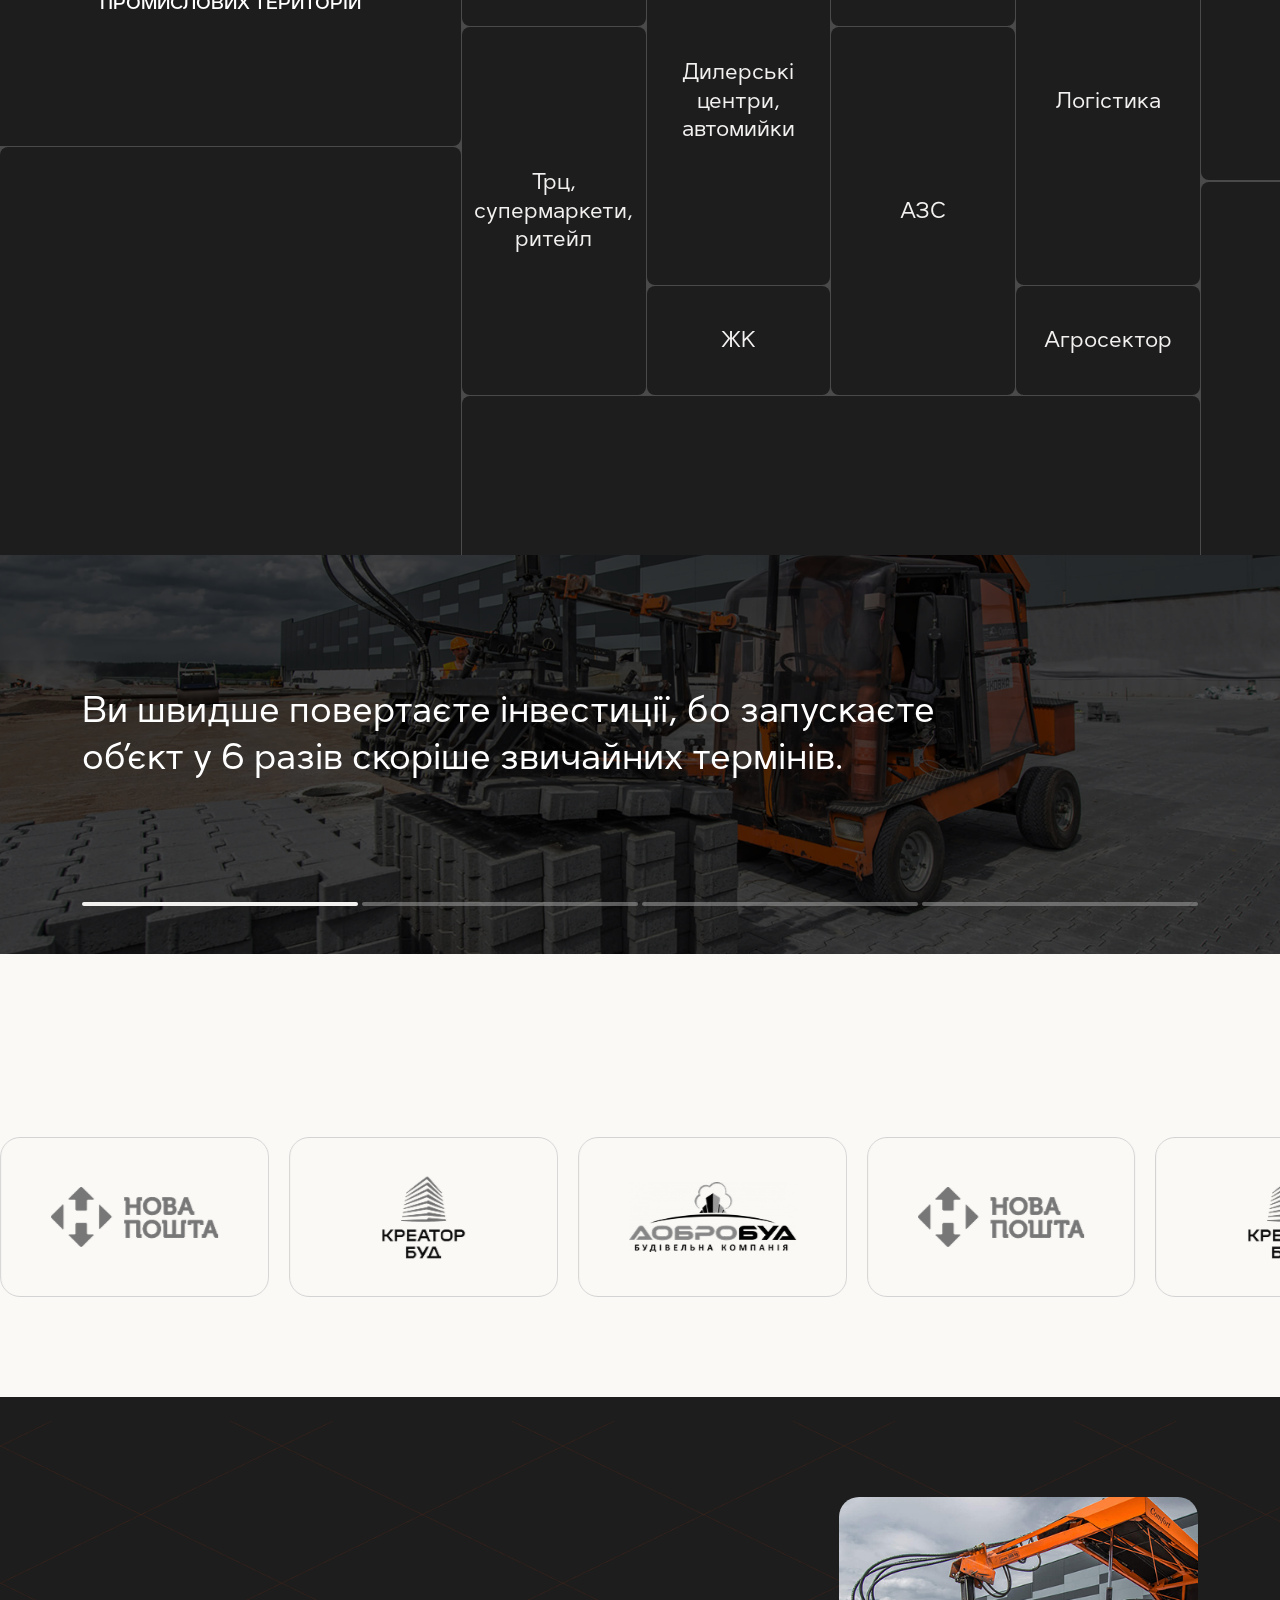
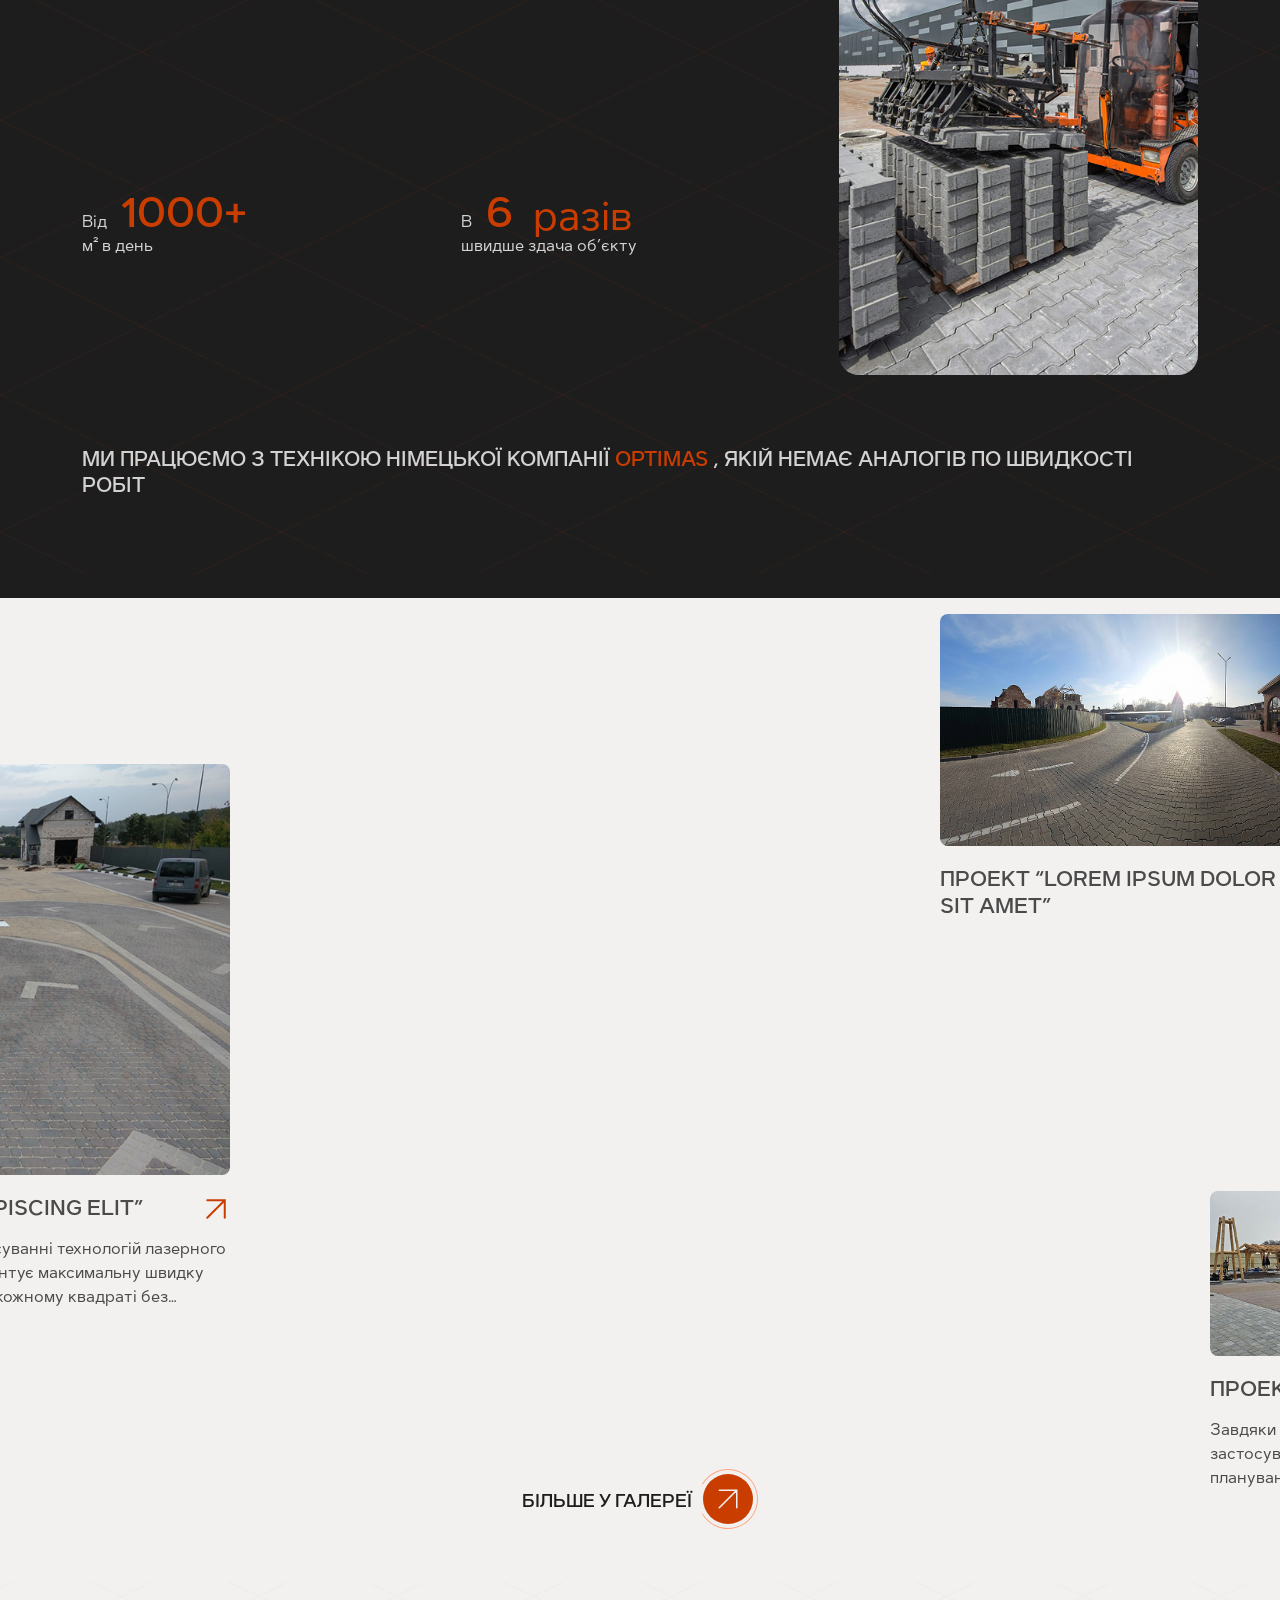
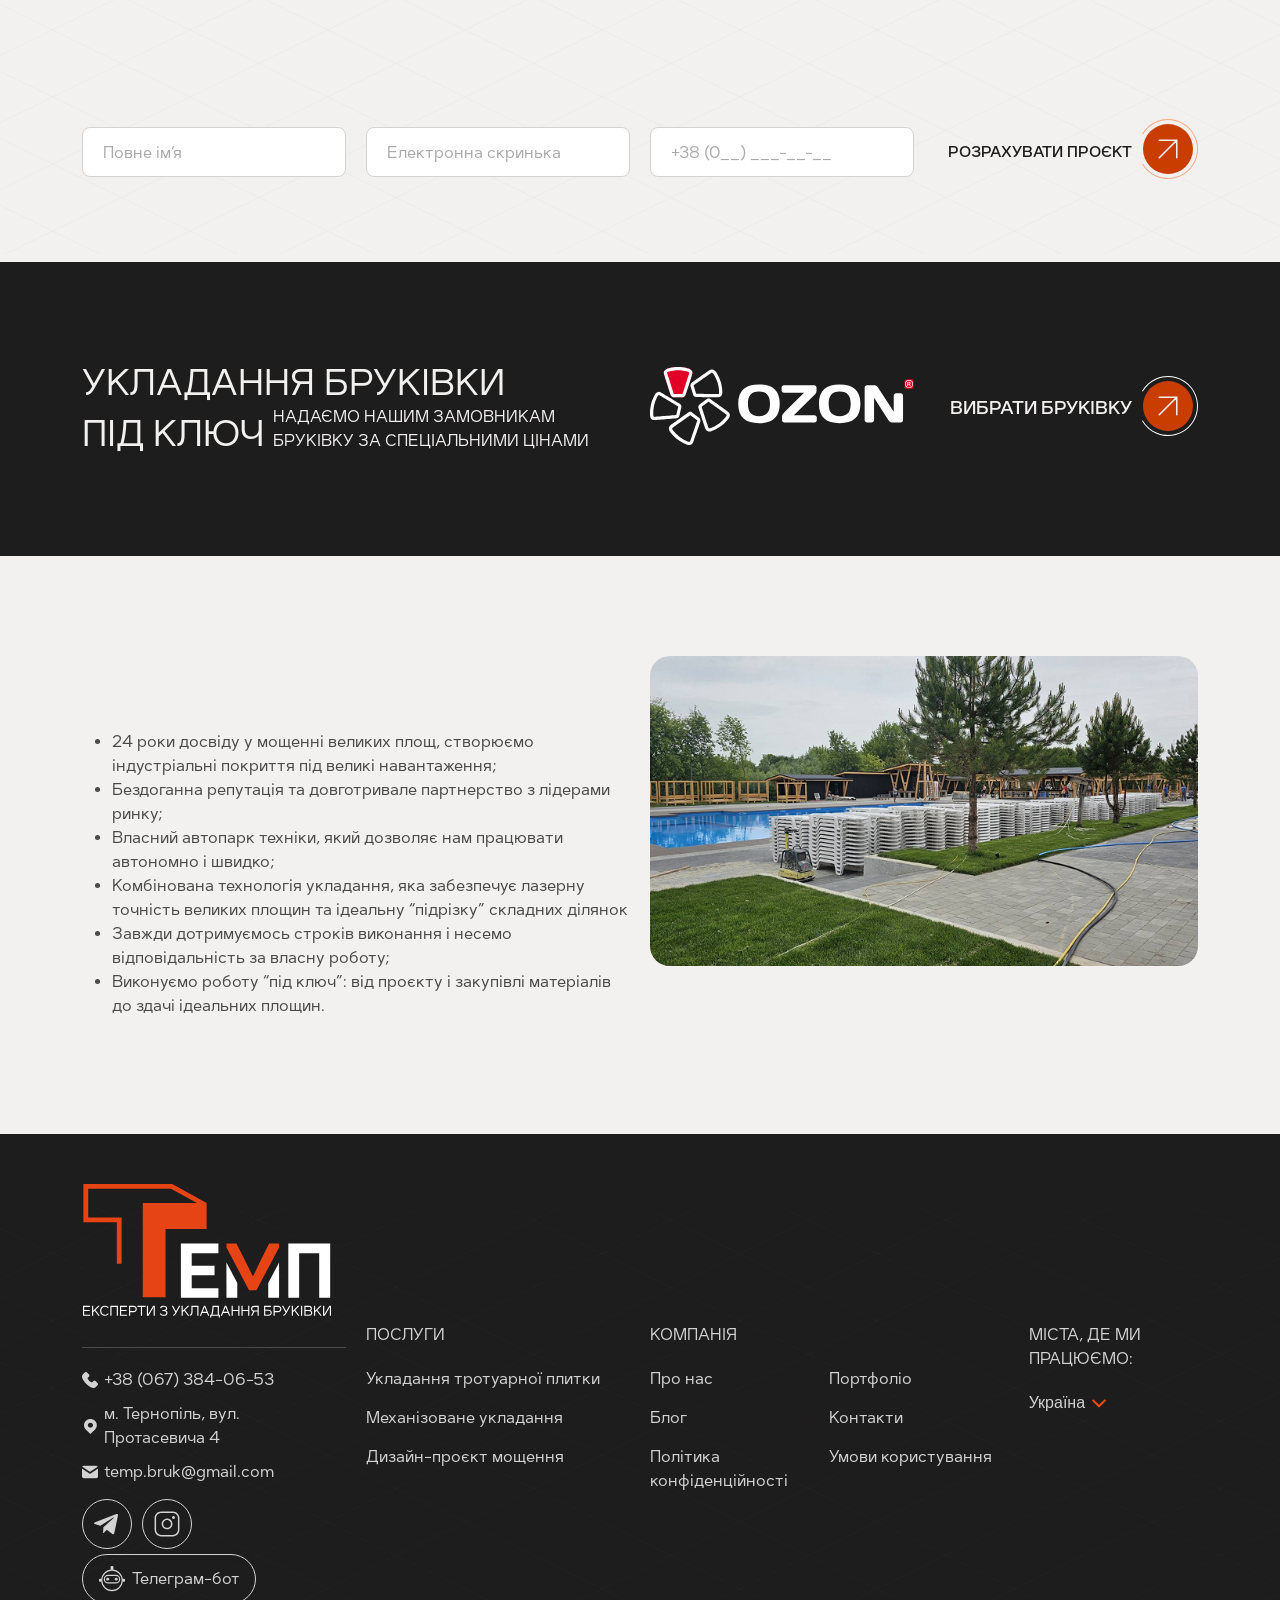
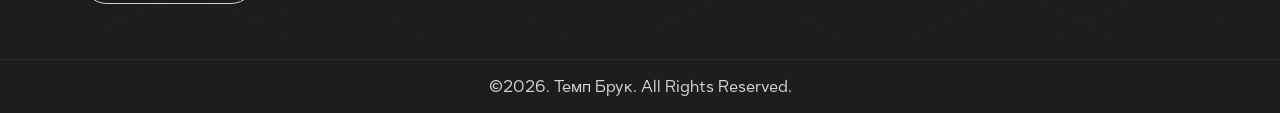
==== commit 2dcd24a2: "service page - desktop" ====
--- a/index.html
+++ b/index.html
@@ -122,10 +122,10 @@
                             <span class="hero__lgspace reveal-title" data-splitting data-delay="400">бруківки</span>
                         </h1>
                         <div class="hero__thumbpic has-animation animation-btt" data-delay="10">
-                            <!-- <img src="img/main/hero-small.jpg" alt="img"> -->
-                            <video autoplay="" loop="" muted="" playsinline="">
+                            <img src="img/main/hero-small.jpg" alt="img">
+                            <!-- <video autoplay="" loop="" muted="" playsinline="">
                                 <source src="video/hero.mp4" type="video/mp4">
-                            </video>
+                            </video> -->
                         </div>
                         <div class="hero__info">
                             <a href="#" class="contact-link">
--- a/css/style.css
+++ b/css/style.css
@@ -1 +1,2991 @@
-@charset "UTF-8";@font-face{font-family:"DexaPro";src:url("../fonts/DexaPro-200-ExtraLight.otf") format("opentype");font-weight:200;font-style:normal;font-display:swap}@font-face{font-family:"DexaPro";src:url("../fonts/DexaPro-300-Light.otf") format("opentype");font-weight:300;font-style:normal;font-display:swap}@font-face{font-family:"DexaPro";src:url("../fonts/DexaPro-400-Regular.otf") format("opentype");font-weight:400;font-style:normal;font-display:swap}@font-face{font-family:"DexaPro";src:url("../fonts/DexaPro-500-Medium.otf") format("opentype");font-weight:500;font-style:normal;font-display:swap}@font-face{font-family:"DexaPro";src:url("../fonts/DexaPro-600-SemiBold.otf") format("opentype");font-weight:600;font-style:normal;font-display:swap}@font-face{font-family:"DexaPro";src:url("../fonts/DexaPro-700-Bold.otf") format("opentype");font-weight:700;font-style:normal;font-display:swap}@font-face{font-family:"DexaPro";src:url("../fonts/DexaPro-800-ExtraBold.otf") format("opentype");font-weight:800;font-style:normal;font-display:swap}@font-face{font-family:"DexaPro";src:url("../fonts/DexaPro-900-Black.otf") format("opentype");font-weight:900;font-style:normal;font-display:swap}@font-face{font-family:"icomoon";src:url("../fonts/icomoon.eot?jwvwkx");src:url("../fonts/icomoon.eot?jwvwkx#iefix") format("embedded-opentype"),url("../fonts/icomoon.ttf?jwvwkx") format("truetype"),url("../fonts/icomoon.woff?jwvwkx") format("woff"),url("../fonts/icomoon.svg?jwvwkx#icomoon") format("svg");font-weight:normal;font-style:normal;font-display:block}[class*=" icon-"],[class^=icon-]{font-family:"icomoon"!important;speak:never;font-style:normal;font-weight:normal;font-variant:normal;text-transform:none;line-height:1;-webkit-font-smoothing:antialiased;-moz-osx-font-smoothing:grayscale}.icon-footer-loc:before{content:"\e901"}.icon-footer-email:before{content:"\e903"}.icon-tel-icon:before{content:"\e900"}body,html{height:100%}*{-webkit-box-sizing:border-box;box-sizing:border-box}.main{-webkit-box-flex:1;-ms-flex:1 1 auto;flex:1 1 auto;padding-top:100px}.main>*{background-color:#F3F1F0;z-index:2;position:relative}.pagewrapper{min-height:100%;display:-webkit-box;display:-ms-flexbox;display:flex;-webkit-box-orient:vertical;-webkit-box-direction:normal;-ms-flex-direction:column;flex-direction:column}body{margin:0;padding:0;position:relative;font-family:"DexaPro",sans-serif;background:#F3F1F0;line-height:150%;color:#1D1D1D}body.hidden{overflow:hidden}@media (min-width:1500px){.container{max-width:1444px}}.row:not(.g-0){margin-left:-10px;margin-right:-10px}.row:not(.g-0)>*{padding-left:10px;padding-right:10px}input{outline:none}img{max-width:100%}h1,h2,h3,h4,h5,h6,p{margin:0}h2{color:#1D1D1D;text-transform:uppercase;font-size:50px;font-weight:400;line-height:120%;margin-bottom:60px}h2.white{color:#F3F1F0}h3{color:#4A4A4A;text-transform:uppercase;font-size:50px;font-weight:400;line-height:120%;margin-bottom:20px}h3.white{color:#F3F1F0}.dark-bg{background-color:#1D1D1D}.grey-bg{background:#D3D3D3}.white-bg{background:#fff}.orange-text{color:#CA3D01}section{padding:130px 0}.p0{padding:0}.text-center{text-align:center}.text-end{text-align:right}.posrel{position:relative}.circle-animation{position:absolute;right:0;top:50%;-webkit-transform:translateY(-50%);transform:translateY(-50%);width:60px;height:60px;display:-webkit-box;display:-ms-flexbox;display:flex;-webkit-box-align:center;-ms-flex-align:center;align-items:center;-webkit-box-pack:center;-ms-flex-pack:center;justify-content:center;margin-top:-3px}.circle-animation svg{width:100%;-webkit-transition:0.5s;transition:0.5s}.circle-animation svg path,.circle-animation svg rect{-webkit-transition:0.3s;transition:0.3s}.circle-animation .calculate__icons{display:-webkit-box;display:-ms-flexbox;display:flex;width:28px;height:28px;overflow:hidden;position:absolute;-webkit-box-orient:vertical;-webkit-box-direction:normal;-ms-flex-direction:column;flex-direction:column;color:inherit;overflow:hidden}.circle-animation .default-ic{-webkit-transition:opacity 0.3s,-webkit-transform 0.3s;transition:opacity 0.3s,-webkit-transform 0.3s;transition:transform 0.3s,opacity 0.3s;transition:transform 0.3s,opacity 0.3s,-webkit-transform 0.3s;opacity:1;-webkit-transform:translate(0,0);transform:translate(0,0)}.circle-animation .hover-ic{-webkit-transition:opacity 0.3s,-webkit-transform 0.3s;transition:opacity 0.3s,-webkit-transform 0.3s;transition:transform 0.3s,opacity 0.3s;transition:transform 0.3s,opacity 0.3s,-webkit-transform 0.3s;opacity:0;-webkit-transform:translate(-100%,0);transform:translate(-100%,0)}a:hover .circle-animation .default-ic,button:hover .circle-animation .default-ic{opacity:0;-webkit-transform:translate(100%,-100%);transform:translate(100%,-100%);-webkit-transition:opacity 0.3s,-webkit-transform 0.3s;transition:opacity 0.3s,-webkit-transform 0.3s;transition:transform 0.3s,opacity 0.3s;transition:transform 0.3s,opacity 0.3s,-webkit-transform 0.3s}a:hover .circle-animation .hover-ic,button:hover .circle-animation .hover-ic{opacity:1;-webkit-transform:translate(0,-100%);transform:translate(0,-100%);-webkit-transition:opacity 0.3s ease 0.2s,-webkit-transform 0.3s ease 0.2s;transition:opacity 0.3s ease 0.2s,-webkit-transform 0.3s ease 0.2s;transition:transform 0.3s ease 0.2s,opacity 0.3s ease 0.2s;transition:transform 0.3s ease 0.2s,opacity 0.3s ease 0.2s,-webkit-transform 0.3s ease 0.2s}a:hover .circle-animation svg,button:hover .circle-animation svg{-webkit-transform:rotate(-360deg);transform:rotate(-360deg)}a:hover .circle-animation svg path,a:hover .circle-animation svg rect,button:hover .circle-animation svg path,button:hover .circle-animation svg rect{fill:#B03501}a.white:hover .circle-animation svg,button.white:hover .circle-animation svg{-webkit-transform:rotate(-360deg);transform:rotate(-360deg)}a.white:hover .circle-animation svg path,button.white:hover .circle-animation svg path{fill:#fff}.linkarr-anim{display:-webkit-box;display:-ms-flexbox;display:flex;width:28px;height:28px;overflow:hidden;position:absolute;-webkit-box-orient:vertical;-webkit-box-direction:normal;-ms-flex-direction:column;flex-direction:column;color:inherit;overflow:hidden;padding:0;border:none;outline:none;background:transparent;cursor:pointer;position:absolute;right:0;top:50%;-webkit-transform:translateY(-50%);transform:translateY(-50%)}.linkarr-anim svg{width:100%;-webkit-transition:0.5s;transition:0.5s}.linkarr-anim svg path,.linkarr-anim svg rect{-webkit-transition:0.3s;transition:0.3s}.linkarr-anim .default-ic{-webkit-transition:opacity 0.3s,-webkit-transform 0.3s;transition:opacity 0.3s,-webkit-transform 0.3s;transition:transform 0.3s,opacity 0.3s;transition:transform 0.3s,opacity 0.3s,-webkit-transform 0.3s;opacity:1;-webkit-transform:translate(0,0);transform:translate(0,0)}.linkarr-anim .hover-ic{-webkit-transition:opacity 0.3s,-webkit-transform 0.3s;transition:opacity 0.3s,-webkit-transform 0.3s;transition:transform 0.3s,opacity 0.3s;transition:transform 0.3s,opacity 0.3s,-webkit-transform 0.3s;opacity:0;-webkit-transform:translate(-100%,0);transform:translate(-100%,0)}a:hover .default-ic{opacity:0;-webkit-transform:translate(100%,-100%);transform:translate(100%,-100%);-webkit-transition:opacity 0.3s,-webkit-transform 0.3s;transition:opacity 0.3s,-webkit-transform 0.3s;transition:transform 0.3s,opacity 0.3s;transition:transform 0.3s,opacity 0.3s,-webkit-transform 0.3s}a:hover .hover-ic{opacity:1;-webkit-transform:translate(0,-100%);transform:translate(0,-100%);-webkit-transition:opacity 0.3s ease 0.2s,-webkit-transform 0.3s ease 0.2s;transition:opacity 0.3s ease 0.2s,-webkit-transform 0.3s ease 0.2s;transition:transform 0.3s ease 0.2s,opacity 0.3s ease 0.2s;transition:transform 0.3s ease 0.2s,opacity 0.3s ease 0.2s,-webkit-transform 0.3s ease 0.2s}a:hover .default-ic svg,a:hover .hover-ic svg{-webkit-transform:rotate(-360deg);transform:rotate(-360deg)}a:hover .default-ic svg path,a:hover .default-ic svg rect,a:hover .hover-ic svg path,a:hover .hover-ic svg rect{fill:#B03501}@media (max-width:1499.8px){h2{font-size:42px;margin-bottom:40px}}@media (max-width:1399.8px){h2{font-size:36px;margin-bottom:30px}section{padding:100px 0}}@media (max-width:1199.8px){h2{font-size:32px}}@media (max-width:991.8px){h2{font-size:36px}.text-md-center{text-align:center}.text-md-start{text-align:left}}@media (max-width:767.8px){h2{font-size:32px}h2 br{display:none}section{padding:70px 0}}@media (max-width:575.8px){h2{font-size:28px}.circle-animation{width:40px;height:40px}.circle-animation svg{width:40px;height:40px}.circle-animation .calculate__icons{width:18px;height:18px}}.word{display:inline-block;overflow:hidden;vertical-align:bottom}.reveal-title{overflow:hidden}.reveal-title.in-view .char{-webkit-transform:translateY(0);transform:translateY(0)}.reveal-title .char{display:inline-block;-webkit-transform:translateY(100%);transform:translateY(100%);-webkit-transition:-webkit-transform 3s cubic-bezier(0.16,1,0.3,1);transition:-webkit-transform 3s cubic-bezier(0.16,1,0.3,1);transition:transform 3s cubic-bezier(0.16,1,0.3,1);transition:transform 3s cubic-bezier(0.16,1,0.3,1),-webkit-transform 3s cubic-bezier(0.16,1,0.3,1)}.has-animation{position:relative}.has-animation img,.has-animation p,.has-animation video{opacity:0}.has-animation.animate-in img,.has-animation.animate-in p,.has-animation.animate-in video{-webkit-animation:textHidden 0.1s 1.1s forwards;animation:textHidden 0.1s 1.1s forwards}.has-animation.animate-in:after,.has-animation.animate-in:before{content:"";position:absolute;left:0;width:100%;z-index:10}.has-animation.animate-in:before{background-color:#1d1d1d}.has-animation.animate-in:after{background-color:#FC4C01;-webkit-animation-delay:0.5s;animation-delay:0.5s}.has-animation.animation-btt.animate-in:after,.has-animation.animation-btt.animate-in:before{bottom:0}.has-animation.animation-btt.animate-in:before{-webkit-animation:revealBTU 1.8s ease;animation:revealBTU 1.8s ease}.has-animation.animation-btt.animate-in:after{-webkit-animation:revealBTU 1s 0.6s ease;animation:revealBTU 1s 0.6s ease}.has-animation.animation-ttb.animate-in:after,.has-animation.animation-ttb.animate-in:before{top:0}.has-animation.animation-ttb.animate-in:before{-webkit-animation:revealTTB 1.8s ease;animation:revealTTB 1.8s ease}.has-animation.animation-ttb.animate-in:after{-webkit-animation:revealTTB 1s 0.6s ease;animation:revealTTB 1s 0.6s ease}@-webkit-keyframes revealBTU{0%{height:0;bottom:0}65%{height:100%;bottom:0}to{height:0;bottom:100%}}@keyframes revealBTU{0%{height:0;bottom:0}65%{height:100%;bottom:0}to{height:0;bottom:100%}}@-webkit-keyframes revealTTB{0%{height:0;top:0}65%{height:100%;top:0}to{height:0;top:100%}}@keyframes revealTTB{0%{height:0;top:0}65%{height:100%;top:0}to{height:0;top:100%}}@-webkit-keyframes textHidden{0%{opacity:0}to{opacity:1}}@keyframes textHidden{0%{opacity:0}to{opacity:1}}.hero{padding:40px 0 0 0;background:url("../img/main/hero-bg.png") no-repeat center/100% auto}.hero__wrapper{position:relative;padding-bottom:70px}.hero__title{margin:0;font-size:100px;line-height:115%;text-transform:uppercase;font-weight:400}.hero__title .hero__lgspace,.hero__title .hero__redtext,.hero__title .hero__smspace{display:block}.hero__redtext{color:#CA3D01}.hero__redtext .black-color{color:#1d1d1d}.hero__smspace{padding-left:25%}.hero__lgspace{padding-left:50%}.hero__thumbpic{width:340px;height:206px;position:absolute;right:0;top:-5px;border-radius:20px;overflow:hidden}.hero__thumbpic img,.hero__thumbpic video{width:100%;height:100%;-o-object-fit:cover;object-fit:cover;-o-object-position:50% 50%;object-position:50% 50%;vertical-align:top}.contact-link{position:relative;text-decoration:none;text-transform:uppercase;color:#1D1D1D;font-size:18px;font-weight:500;line-height:120%;-webkit-transition:0.3s;transition:0.3s;display:inline-block;padding:0 66px 0 0;border:none;background:transparent;cursor:pointer}.contact-link:hover{color:#B03501}.contact-link.white{color:#F3F1F0}.hero__info{display:-webkit-box;display:-ms-flexbox;display:flex;-webkit-box-align:center;-ms-flex-align:center;align-items:center;-webkit-box-pack:justify;-ms-flex-pack:justify;justify-content:space-between;max-width:600px}.hero__info p{max-width:240px;margin:0;text-transform:uppercase;color:#4A4A4A;font-weight:500}.hero__info p a{color:#CA3D01}.hero__info p a{text-decoration:none;-webkit-transition:0.3s;transition:0.3s}.hero__info p a:hover{color:#B03501}.hero__mainpic{position:relative;overflow:hidden;height:420px}.hero__mainpic img,.hero__mainpic video{width:100%;height:100%;-o-object-fit:cover;object-fit:cover;-o-object-position:50% 50%;object-position:50% 50%}.benefits .col-md-6{border-bottom:1px solid #D3D3D3}.benefits .col-md-6:nth-child(2n) .benefits__item{padding-right:calc((100vw - 1420px) / 2)}.benefits .col-md-6:nth-child(odd) .benefits__item{padding-left:calc((100vw - 1420px) / 2);border-right:1px solid #D3D3D3}.benefits .col-md-6:nth-last-child(-n+2){border-bottom:none}.benefits__item{text-align:center;min-height:244px;height:100%;display:-webkit-box;display:-ms-flexbox;display:flex;-webkit-box-align:center;-ms-flex-align:center;align-items:center;-webkit-box-pack:center;-ms-flex-pack:center;justify-content:center;padding:40px 80px}.benefits__item p{font-size:30px;line-height:130%;font-weight:500;text-transform:uppercase}.clients{background:#4A4A4A;position:relative;overflow:hidden;padding-bottom:250px}.clients__leftcol{width:100%;max-width:36%;-webkit-box-flex:0;-ms-flex:0 0 36%;flex:0 0 36%;position:relative}.clients__leftcol:after{content:"";display:block;position:absolute;left:0;top:431px;background:#1D1D1D;height:calc(100% - 430px + 249px);width:100%;border-radius:8px 8px 8px 0}.clients__rightcol{width:100%;max-width:64%;-webkit-box-flex:0;-ms-flex:0 0 64%;flex:0 0 64%;padding-left:1px;padding-right:calc((100vw - 1420px) / 2);position:relative}.clients__rightcol:after,.clients__rightcol:before{content:"";display:block;position:absolute;right:-1px;background:#1D1D1D;height:calc(50% + 124px);width:calc((100vw - 1421px) / 2);border-radius:8px 0 0 8px}.clients__rightcol:after{top:0}.clients__rightcol:before{top:calc(50% + 126px)}a.gridbox:after,a.gridbox:before{content:"";position:absolute;top:0;width:50%;height:100%;background:#CA3D01;-webkit-transition:-webkit-transform 0.5s ease;transition:-webkit-transform 0.5s ease;transition:transform 0.5s ease;transition:transform 0.5s ease,-webkit-transform 0.5s ease;z-index:0}a.gridbox:before{left:0;-webkit-transform:translateY(-100%);transform:translateY(-100%)}a.gridbox:after{right:0;-webkit-transform:translateY(100%);transform:translateY(100%)}a.gridbox:hover:after,a.gridbox:hover:before{-webkit-transform:translateY(0);transform:translateY(0)}.gridbox{background:#1D1D1D;padding:20px;border-radius:8px;width:100%;display:-webkit-box;display:-ms-flexbox;display:flex;-webkit-box-align:center;-ms-flex-align:center;align-items:center;-webkit-box-pack:center;-ms-flex-pack:center;justify-content:center;text-align:center}.gridbox.v1{height:430px;border-radius:0 8px 8px 0}.gridbox.v2{height:250px}.gridbox.v3{height:109px;margin-top:1px}.gridbox.v4{height:368px;margin-top:1px}.gridbox h2{margin:0;padding-top:60px}a.gridbox{-webkit-transition:0.3s;transition:0.3s;text-decoration:none;color:#F3F1F0;font-size:22px;line-height:130%;position:relative;overflow:hidden}a.gridbox span{position:relative;z-index:2}.gridbox__wrapper{position:relative}.gridbox__wrapper.row{margin-left:-0.5px;margin-right:-0.5px}.gridbox__wrapper.row>*{padding-left:0.5px;padding-right:0.5px}.gridbox__wrapper:after{content:"";display:block;position:absolute;left:1px;top:calc(100% + 1px);background:#1D1D1D;height:249px;width:calc(100% - 1px);border-radius:8px}.clients__title .title{text-transform:uppercase;color:#CA3D01;font-size:100px;font-weight:500;line-height:115%}.clients__title .descr{margin:30px 0 0 0;text-transform:uppercase;color:#fff;font-size:22px;line-height:130%;font-weight:500}.workwithtemp{margin-top:-1px;position:relative;z-index:1}.workwithtemp .container{position:relative}.workwithtemp .title{font-size:50px;color:#F3F1F0;line-height:120%;text-transform:uppercase;position:absolute;margin-top:-100px;left:20px}.textslider{height:480px;position:relative}.textslider p{color:#fff;font-size:40px;line-height:130%;margin:0;max-width:940px}.textslider .slide-content{padding:40px 0 80px;display:-webkit-box;display:-ms-flexbox;display:flex;-webkit-box-align:center;-ms-flex-align:center;align-items:center;height:100%}.textslider__bg{position:absolute;left:0;top:0;width:100%;height:100%;-o-object-fit:cover;object-fit:cover;-o-object-position:50% 50%;object-position:50% 50%}.textslider__bg img{width:100%;height:100%;-o-object-fit:cover;object-fit:cover;-o-object-position:50% 50%;object-position:50% 50%}.textslider__bg:after{content:"";display:block;position:absolute;left:0;top:0;width:100%;height:100%;background:rgba(0,0,0,0.7)}.swiper-pagination.linepag{display:-webkit-box;display:-ms-flexbox;display:flex;gap:4px;width:100%;margin-bottom:40px}.swiper-pagination.linepag .swiper-pagination-bullet{-webkit-box-flex:1;-ms-flex:1;flex:1;height:4px;border-radius:10px;margin:0!important;background:#AAAAAA;opacity:1;opacity:0.5}.swiper-pagination.linepag .swiper-pagination-bullet-active{opacity:1;background:#F3F1F0}.trust{padding:130px 0;background:#FAF9F6}.trust h2{margin-bottom:60px}.logoslider .swiper-wrapper{-webkit-transition-timing-function:linear!important;transition-timing-function:linear!important}.logoslider__item{height:220px;display:-webkit-box;display:-ms-flexbox;display:flex;-webkit-box-align:center;-ms-flex-align:center;align-items:center;-webkit-box-pack:center;-ms-flex-pack:center;justify-content:center;border-radius:20px;background:#FAF9F6;border:1px solid #D3D3D3}.logoslider__item img{max-width:calc(100% - 100px);max-height:calc(100% - 40px)}.advantage-sect{background-image:url(../img/main/squares.png);background-repeat:no-repeat;background-position:center;background-size:100% auto}.advantage-sect__content .intro{margin-bottom:60px;max-width:700px}.advantage-sect__content .intro p{color:#fff}.advantage-sect__item{margin-bottom:30px}.advantage-sect__item p{color:#D3D3D3}.advantage-sect__item p .highlighted{font-size:40px;color:#CA3D01}.advantage-sect__item p .highlighted>*{line-height:100%;margin-bottom:-3px}.advantage-sect__item p .orange-text{font-style:normal;font-weight:500}.advantage-sect__img{position:relative;overflow:hidden;border-radius:20px}.advantage-sect__img img{width:100%;vertical-align:top}.advantage-sect__img.has-animation.animate-in:before{background-color:#D3D3D3}.infotext{margin-top:40px}.infotext p{color:#D3D3D3;text-transform:uppercase;font-size:22px;line-height:130%;font-weight:500}.infotext p:last-child{margin-bottom:0}.objects{padding-bottom:60px;position:relative;overflow:hidden}.objects .rightcol{padding-left:50px}.objects__item{display:block;margin-bottom:20px}.objects__item a{text-decoration:none}.objects__item.leftspace{padding-left:120px}.objects__item h4{text-transform:uppercase;color:#4A4A4A;font-size:22px;line-height:130%;font-weight:500;margin-bottom:15px;position:relative;padding-right:40px;-webkit-transition:0.3s;transition:0.3s}.objects__item p{color:#4A4A4A;margin:0;display:-webkit-box;-webkit-line-clamp:3;-webkit-box-orient:vertical;overflow:hidden}.objects__item a:hover .objects__item-img img{-webkit-transform:scale(1.05);transform:scale(1.05)}.objects__item a:hover h4{color:#CA3D01}.objects__item-img{position:relative;overflow:hidden;border-radius:8px;margin-bottom:30px}.objects__item-img.img-lg{aspect-ratio:4/3}.objects__item-img.img-md{aspect-ratio:1.78/1}.objects__item-img.img-sm{aspect-ratio:1.78/1}.objects__item-img img{position:absolute;left:0;top:0;width:100%;height:100%;-o-object-fit:cover;object-fit:cover;-o-object-position:50% 50%;object-position:50% 50%;-webkit-transition:1s;transition:1s}.bottsectbtn{text-align:center;margin-top:30px}.consult{padding:80px 0 85px;background-image:url("../img/main/consult-squares.png");background-repeat:no-repeat;background-position:center;background-size:100% auto}.consult .contact-link{font-family:"DexaPro",sans-serif}.inputfield input{width:100%;height:50px;border-radius:8px;background:#fff;border:1px solid #D3D3D3;padding-left:20px;padding-right:20px;font-family:"DexaPro",sans-serif;font-size:16px;-webkit-transition:0.3s;transition:0.3s}.inputfield input::-webkit-input-placeholder{color:#AAAAAA}.inputfield input::-moz-placeholder{color:#AAAAAA}.inputfield input:-ms-input-placeholder{color:#AAAAAA}.inputfield input::-ms-input-placeholder{color:#AAAAAA}.inputfield input::placeholder{color:#AAAAAA}.inputfield input:focus{border-color:#CA3D01}.cta h2{margin:0}.cta h2 .subtext{color:#F3F1F0;font-size:16px;line-height:150%;display:inline-block;max-width:330px}.textsection .imgwrap{position:relative;overflow:hidden;border-radius:20px}.textsection img{vertical-align:top;width:100%}.textsection__content{max-width:580px}.textsection__content li,.textsection__content p{color:#4A4A4A}.textsection__content ul{padding-left:30px}.textsection__content h3,.textsection__content h4,.textsection__content h5,.textsection__content h6{font-weight:400;margin-bottom:10px;line-height:130%}.textsection__content h3{font-size:30px}.textsection__content h4{font-size:24px}.textsection__content h5{font-size:21px}.textsection__content h6{font-size:16px}.benefits__item .orange-text,.highlighted,.orange-text{margin:0 0.25em}.benefits__item .orange-text:first-child,.highlighted:first-child,.orange-text:first-child{margin-left:0}.benefits{position:sticky;top:0;z-index:1}.clients{position:relative;z-index:2}@media (max-width:1499.8px){.hero__title{font-size:80px}.hero__thumbpic{height:165px}.hero__info{max-width:550px}.benefits__item p{font-size:24px}.benefits__item{min-height:200px}.logoslider__item{height:180px}.workwithtemp .title{font-size:42px;margin-top:-80px}.objects__item-img{margin-bottom:20px}.trust h2{margin-bottom:40px}.benefits .col-md-6:nth-child(2n) .benefits__item,.clients__rightcol{padding-right:calc((100vw - 1300px) / 2)}.benefits .col-md-6:nth-child(odd) .benefits__item{padding-left:calc((100vw - 1300px) / 2)}.clients__rightcol:after,.clients__rightcol:before{width:calc((100vw - 1301px) / 2)}.objects__item h4{font-size:21px}}@media (max-width:1399.8px){.hero__title{font-size:70px;line-height:130%}.hero__info{max-width:500px}.hero__mainpic{height:360px}.clients{padding-bottom:160px}.clients__title .title{font-size:80px;margin-bottom:10px}.gridbox.v2{height:200px}.textslider{height:400px}.logoslider__item{height:160px}.consult .contact-link{font-size:15px;font-weight:500}.trust{padding:100px 0}.clients__title .descr{font-size:18px}.infotext p{font-size:20px}.textslider p,.workwithtemp .title{font-size:36px}.benefits .col-md-6:nth-child(2n) .benefits__item,.clients__rightcol{padding-right:calc((100vw - 1120px) / 2)}.benefits .col-md-6:nth-child(odd) .benefits__item{padding-left:calc((100vw - 1120px) / 2)}.clients__rightcol:after,.clients__rightcol:before{width:calc((100vw - 1121px) / 2)}}@media (max-width:1199.8px){.hero__title{font-size:50px}.hero__smspace{padding-left:15%}.hero__lgspace{padding-left:35%}.hero__thumbpic{height:180px;width:320px}.hero__wrapper{padding-bottom:50px}.hero__info{margin-top:15px;max-width:570px}.benefits__item{min-height:160px;padding:20px}.gridbox.v2{height:150px}.gridbox h2{padding-top:20px}.clients__title .title{font-size:60px}.clients__title .descr{font-weight:400}.gridbox.v1{height:340px}.clients__leftcol:after{height:calc(100% - 340px + 159px);top:341px}.gridbox__wrapper:after{height:159px}.clients__rightcol:after,.clients__rightcol:before{height:calc(50% + 79px)}.clients__rightcol:before{top:calc(50% + 80px)}.gridbox.v4{height:300px}a.gridbox{font-size:18px}.textslider{height:360px}.advantage-sect__content .intro{margin-bottom:30px}.objects__item.leftspace{padding-left:80px}.cta h2 .subtext{font-size:12px;max-width:240px}.benefits__item p{font-size:21px}.textslider p,.workwithtemp .title{font-size:32px}.benefits .col-md-6:nth-child(2n) .benefits__item,.clients__rightcol{padding-right:calc((100vw - 940px) / 2)}.benefits .col-md-6:nth-child(odd) .benefits__item{padding-left:calc((100vw - 940px) / 2)}.clients__rightcol:after,.clients__rightcol:before{width:calc((100vw - 941px) / 2)}}@media (max-width:991.8px){.hero__lgspace,.hero__smspace{padding-left:0!important}.hero__thumbpic{width:35%}.hero__title{width:64%;font-size:46px}.hero__info{max-width:100%}.gridbox.v4{height:200px}.clients__rightcol:after{display:none}.clients__rightcol:before{height:calc(100% + 160px);top:0}.objects__item.leftspace{padding-left:40px}.consult h2{text-align:center}.consult .contact-link{margin-top:30px}.cta{text-align:center}.cta h2{margin-bottom:20px}.cta h2 br{display:none}.cta .contact-link{margin-top:30px}.cta h2 .subtext{max-width:100%;font-size:20px;margin-top:10px}.textsection__content{max-width:100%}.benefits .col-md-6:nth-child(2n) .benefits__item,.clients__rightcol{padding-right:calc((100vw - 700px) / 2)}.benefits .col-md-6:nth-child(odd) .benefits__item{padding-left:calc((100vw - 700px) / 2)}.clients__rightcol:after,.clients__rightcol:before{width:calc((100vw - 701px) / 2)}}@media (max-width:767.8px){.hero__thumbpic img,.hero__thumbpic video{display:none}.benefits__item{min-height:120px}.benefits .col-md-6:nth-child(odd) .benefits__item{border-right:none}.benefits .col-md-6:nth-child(odd){border-bottom:1px solid #D3D3D3}.clients__title .title{font-size:50px}.gridbox.v3{height:80px}.gridbox.v4{height:160px}.workwithtemp .title{margin-top:-60px}.textslider p{font-size:24px}.textslider p br{display:none}.logoslider__item{height:120px}.logoslider__item img{max-width:calc(100% - 60px);max-height:calc(100% - 30px)}.hero__mainpic,.textslider{height:300px}.consult,.trust{padding:70px 0}.objects__item-img.img-lg,.objects__item-img.img-md,.objects__item-img.img-sm{aspect-ratio:16/9}.objects__item.leftspace{padding-left:0}.objects .rightcol{padding-left:calc(var(--bs-gutter-x) * 0.5)}.inputfield{margin-bottom:10px}.hero__thumbpic{display:none}.hero__title{width:100%}.hero__mainpic{height:280px}.benefits .col-md-6:nth-child(2n) .benefits__item,.clients__rightcol{padding-right:calc((100vw - 520px) / 2)}.benefits .col-md-6:nth-child(odd) .benefits__item{padding-left:calc((100vw - 520px) / 2)}.clients__rightcol:after,.clients__rightcol:before{width:calc((100vw - 521px) / 2)}.benefits .col-md-6 .benefits__item{padding-right:calc((100vw - 520px) / 2);padding-left:calc((100vw - 520px) / 2)}}@media (max-width:575.8px){.hero{padding-top:20px}.hero__title{width:100%}.hero__info{-ms-flex-wrap:wrap;flex-wrap:wrap}.hero__info .contact-link{-webkit-box-ordinal-group:3;-ms-flex-order:2;order:2}.hero__info p{-webkit-box-ordinal-group:2;-ms-flex-order:1;order:1;width:100%;max-width:100%;-webkit-box-flex:0;-ms-flex:0 0 100%;flex:0 0 100%;margin-bottom:30px}.benefits__item{min-height:100px}.benefits__item p{font-size:18px}.clients__leftcol,.clients__rightcol{width:100%;max-width:100%;-webkit-box-flex:0;-ms-flex:0 0 100%;flex:0 0 100%}.clients__leftcol:after,.clients__rightcol:before{display:none}.gridbox.v1{height:auto;min-height:200px;border-radius:0 0 8px 8px;margin-bottom:1px}.gridbox h2{padding-top:0}.gridbox.v2{height:auto;padding:20px}.clients{padding-bottom:110px}.swiper-pagination.linepag{margin-bottom:20px}.textslider .slide-content{padding:40px 0}.gridbox__wrapper:after{height:114px;left:0}.trust h2{margin-bottom:20px}.consult{padding-top:40px}.contact-link{font-size:16px;padding-right:44px}.hero__info p{max-width:300px;font-size:15px}.hero__title{font-size:42px}.workwithtemp .title{font-size:28px}.textslider p{font-size:21px}.infotext p,.objects__item h4{font-size:18px}.cta h2 .subtext{font-size:16px}.clients__rightcol{padding-right:0;padding-left:0}.benefits .col-md-6:nth-child(2n) .benefits__item{padding-right:12px}.benefits .col-md-6:nth-child(odd) .benefits__item{padding-left:12px}}.hero_service .hero__smspace{padding-left:27%}.hero_service .hero__info{max-width:100%}.hero__description{display:-webkit-box;display:-ms-flexbox;display:flex;-ms-flex-wrap:wrap;flex-wrap:wrap;margin-top:-80px}.hero__description-left,.hero__description-right{width:100%;max-width:50%;-webkit-box-flex:0;-ms-flex:0 0 auto;flex:0 0 auto}.intro{max-width:375px;margin-bottom:40px}.intro p{max-width:375px;line-height:125%;font-weight:400;color:#4A4A4A}.hero__description .btngroup{-ms-flex-wrap:wrap;flex-wrap:wrap}.hero__description .btngroup a{margin-right:30px}.google-box{display:-webkit-box;display:-ms-flexbox;display:flex;-webkit-box-align:center;-ms-flex-align:center;align-items:center;text-decoration:none;max-width:408px;position:relative}.google-box ul{padding:0;margin:0}.google-box p,.google-box ul li{margin:0;color:#4A4A4A;text-transform:uppercase}.google-box .linkarr-anim{width:20px;height:20px;top:0;-webkit-transform:none;transform:none}.google-box__logo{width:100%;max-width:86px;-webkit-box-flex:0;-ms-flex:0 0 86px;flex:0 0 86px}.google-box_wrap{width:100%;max-width:calc(100% - 86px);-webkit-box-flex:0;-ms-flex:0 0 calc(100% - 86px);flex:0 0 calc(100% - 86px);padding-left:25px;padding-right:20px}.imageslider .imgwrapper{position:relative}.imageslider .imgwrapper img{width:100%;height:100%;-o-object-fit:cover;object-fit:cover;-o-object-position:50% 50%;object-position:50% 50%;vertical-align:top}.swiper-pagination.linepag.v2 .swiper-pagination-bullet{background:rgba(255,255,255,0.5)}.swiper-pagination.linepag.v2 .swiper-pagination-bullet-active{background:#4A4A4A}.benefits.no-sticky{position:relative}.services h2{text-align:center;font-size:70px;margin-bottom:50px}.services .introsect{max-width:700px;margin:0 auto;color:#4A4A4A;text-align:center}.services .introsect p{margin:0}.section-header{padding-bottom:20px}.stickysteps{position:relative}.stickysteps__item{background:#fff;padding:60px 0 0 0;border-radius:20px 20px 0 0;-webkit-box-shadow:0 -18px 20px rgba(74,74,74,0.05);box-shadow:0 -18px 20px rgba(74,74,74,0.05)}.stickysteps__item:first-child{-webkit-box-shadow:none;box-shadow:none}.stickysteps__item .stepnum{color:#CA3D01;font-size:130px;line-height:115%}@media (min-width:768px){.stickysteps__item{position:sticky}.stickysteps__item:first-child{top:94px;z-index:1}.stickysteps__item:nth-child(2){top:94px;z-index:2}.stickysteps__item:nth-child(3){top:94px;z-index:3}.stickysteps__item:nth-child(4){top:94px;z-index:4}.stickysteps__item:nth-child(5){top:94px;z-index:5}.stickysteps__item:nth-child(6){top:94px;z-index:6}.stickysteps__item:nth-child(7){top:94px;z-index:7}.stickysteps__item:nth-child(8){top:94px;z-index:8}.stickysteps__item:nth-child(9){top:94px;z-index:9}.stickysteps__item:nth-child(10){top:94px;z-index:10}}.stickysteps__info{text-decoration:none}.stickysteps__info h3{position:relative;padding-right:38px}.stickysteps__info p{padding-right:38px;color:#4A4A4A}.stickysteps__info .linkarr-anim{top:0;-webkit-transform:none;transform:none}.stickysteps__info .descr{margin-bottom:30px}.stickysteps__info .imgwrap{position:relative;border-radius:8px;overflow:hidden}.stickysteps__info .imgwrap img{vertical-align:top;-webkit-transition:0.7s;transition:0.7s;width:100%;height:100%;-o-object-fit:cover;object-fit:cover;-o-object-position:50% 50%;object-position:50% 50%}.stickysteps__info:hover .imgwrap img{-webkit-transform:scale(1.05);transform:scale(1.05)}header.header{height:94px;background:#F3F1F0;display:-webkit-box;display:-ms-flexbox;display:flex;-webkit-box-align:center;-ms-flex-align:center;align-items:center;z-index:12;position:fixed;left:0;top:0;width:100%;-webkit-transition:0.3s;transition:0.3s}header.header.scroll{-webkit-box-shadow:0 0 6px #D3D3D3;box-shadow:0 0 6px #D3D3D3}.header__logo{max-height:70px;max-width:100%}.header__menu{display:-webkit-box;display:-ms-flexbox;display:flex;-webkit-box-pack:justify;-ms-flex-pack:justify;justify-content:space-between;-webkit-box-align:center;-ms-flex-align:center;align-items:center;list-style-type:none;margin:0;padding:0}.header__menu>li{position:relative}.header__menu>li>a,.header__menu>li>span{text-decoration:none;-webkit-transition:0.3s;transition:0.3s;color:#1D1D1D;font-size:16px;line-height:125%;cursor:pointer}.header__menu>li>a:hover,.header__menu>li>span:hover{color:#B03501}.header__menu>li>a:hover>i svg path,.header__menu>li>span:hover>i svg path{stroke:#B03501}.header__menu>li>a i,.header__menu>li>span i{vertical-align:top;display:-webkit-inline-box;display:-ms-inline-flexbox;display:inline-flex;width:18px;height:18px;position:relative;bottom:-1px;-webkit-transition:0.3s;transition:0.3s}.header__menu>li>a i svg,.header__menu>li>span i svg{width:100%}.header__menu>li>a i svg path,.header__menu>li>span i svg path{-webkit-transition:0.3s;transition:0.3s}.header__menu>li>a.active,.header__menu>li>span.active{color:#CA3D01}.header__menu>li>a.active i,.header__menu>li>span.active i{-webkit-transform:rotate(-180deg);transform:rotate(-180deg)}.header__menu>li>a.active:hover,.header__menu>li>span.active:hover{color:#B03501}.header__menu .sub-menu{position:absolute;top:calc(100% + 20px);z-index:2;list-style-type:none;margin:0;padding:0;width:340px;background:#FAF9F6;border-radius:8px;padding:15px;left:50%;-webkit-transform:translate(-50%,20px);transform:translate(-50%,20px);opacity:0;z-index:-1;visibility:hidden;-webkit-transition:0.5s;transition:0.5s}.header__menu .sub-menu li{margin-bottom:20px}.header__menu .sub-menu li:last-child{margin-bottom:0}.header__menu .sub-menu li a{position:relative;padding-left:18px;text-decoration:none;color:#1D1D1D;line-height:125%;font-size:16px;display:block;-webkit-transition:0.3s;transition:0.3s}.header__menu .sub-menu li a:before{content:"";position:absolute;left:0;top:50%;-webkit-transform:translateY(-50%);transform:translateY(-50%);display:inline-block;width:10px;height:10px;border-radius:2px;background:#D3D3D3;margin-top:-1px;-webkit-transition:0.3s;transition:0.3s}.header__menu .sub-menu li a:hover{color:#B03501}.header__menu .sub-menu li a:hover:before{background:#B03501}.header__menu .sub-menu.show{opacity:1;z-index:2;visibility:visible;-webkit-transform:translate(-50%,0);transform:translate(-50%,0)}.header__actions{padding-left:50px;display:-webkit-box;display:-ms-flexbox;display:flex;-webkit-box-align:center;-ms-flex-align:center;align-items:center;-webkit-box-pack:justify;-ms-flex-pack:justify;justify-content:space-between}.header__tel{font-size:16px;line-height:125%;display:inline-block;color:#1D1D1D;position:relative;padding-left:22px;text-decoration:none;-webkit-transition:0.3s;transition:0.3s}.header__tel i{color:#1D1D1D;position:absolute;left:0;top:50%;-webkit-transform:translateY(-50%);transform:translateY(-50%);margin-top:-1px;-webkit-transition:0.3s;transition:0.3s}.header__tel:hover{color:#B03501}.header__tel:hover i{color:#B03501}.calculate-btn{font-size:16px;line-height:125%;display:inline-block;position:relative;text-transform:uppercase;font-size:18px;font-weight:500;line-height:120%;color:#1D1D1D;text-decoration:none;padding-right:66px;-webkit-transition:0.3s;transition:0.3s}.calculate-btn:hover{color:#B03501}.closemenu,.mebubtn{display:none}.menu-overlay{display:none}.site-nav .calculate-btn{display:none}@media (max-width:1499.8px){.header__actions{padding-left:40px}header.header .calculate-btn{font-size:16px}}@media (max-width:1399.8px){.header__actions{padding-left:10px}header.header .calculate-btn{font-size:15px}.header__tel{font-size:14px}}@media (max-width:1199.8px){.menu-overlay{display:block;position:fixed;inset:0;background:rgba(29,29,29,0.5);z-index:11;opacity:0;visibility:hidden;-webkit-transition:0.3s;transition:0.3s;cursor:pointer}.menu-overlay.open{opacity:1;visibility:visible}body.menu-open{overflow:hidden}.navcol{position:fixed;right:0;top:0;width:400px;height:100vh;background:#fff;z-index:12;padding:100px 40px 40px 40px!important;overflow:auto;-webkit-transition:0.5s;transition:0.5s;-webkit-transform:translateX(100%);transform:translateX(100%)}.navcol.open{-webkit-transform:translateX(0);transform:translateX(0)}.header__actions{padding-right:60px;-webkit-box-pack:end;-ms-flex-pack:end;justify-content:flex-end}.header__tel{margin-right:30px;font-size:15px}header.header .container{position:relative}.mebubtn{width:32px;height:32px;display:-webkit-inline-box;display:-ms-inline-flexbox;display:inline-flex;-webkit-box-align:center;-ms-flex-align:center;align-items:center;-webkit-box-pack:center;-ms-flex-pack:center;justify-content:center;position:absolute;right:12px;top:50%;-webkit-transform:translateY(-50%);transform:translateY(-50%);border:none;padding:0;background:transparent}.mebubtn img{vertical-align:top;margin-top:3px}.closemenu{display:-webkit-inline-box;display:-ms-inline-flexbox;display:inline-flex;-webkit-box-align:center;-ms-flex-align:center;align-items:center;-webkit-box-pack:center;-ms-flex-pack:center;justify-content:center;width:32px;height:32px;position:absolute;right:40px;top:40px;padding:0;border:none;background:transparent}.header__menu{display:block}.header__menu>li{margin-bottom:10px}.header__menu>li>a,.header__menu>li>span{font-size:20px}.header__menu .sub-menu{position:relative;background:transparent}.header__menu .sub-menu{display:none}.header__menu .sub-menu.show{display:block}.header__menu .sub-menu li{margin-bottom:10px}}@media (max-width:991.8px){.header__tel{-webkit-box-ordinal-group:3;-ms-flex-order:2;order:2;margin-left:20px}.header__tel span{display:none}.header__tel i{font-size:20px;width:50px;height:50px;background:#fc4c01;border-radius:50%;display:-webkit-inline-box;display:-ms-inline-flexbox;display:inline-flex;-webkit-box-align:center;-ms-flex-align:center;align-items:center;-webkit-box-pack:center;-ms-flex-pack:center;justify-content:center;color:#fff}.calculate-btn{-webkit-box-ordinal-group:2;-ms-flex-order:1;order:1}.header__menu .sub-menu{width:100%}}@media (max-width:767.8px){header.header .header__actions .calculate-btn{display:none}header.header .site-nav .calculate-btn{display:inline-block;margin-top:20px;font-size:18px}}@media (max-width:575.8px){.header__tel{position:relative;display:inline-block;margin:0}.header__tel i{width:40px;height:40px;font-size:16px;position:relative;top:initial;-webkit-transform:none;transform:none;margin-top:-3px}header.header{height:80px}header.header .site-nav .calculate-btn{padding-right:50px}}footer.footer{background-color:#1D1D1D;padding:50px 0 0 0;background-image:url("../img/general/footer-squares.png");background-repeat:no-repeat;background-position:center;background-size:100% auto}footer.footer .addrlist{margin-bottom:15px}.footer__contact-info{padding-left:24%}.footer__contact-info i{color:#fff}.footer__logo{max-width:400px;margin-bottom:44px;display:inline-block}.footer__contact-info{padding-top:20px;border-top:1px solid #4A4A4A}.addrlist{list-style-type:none;margin:0;padding:0}.addrlist li{margin-bottom:10px}.addrlist li:last-child{margin-bottom:0}.addrlist li a{color:#D3D3D3;position:relative;padding-left:22px;text-decoration:none;-webkit-transition:0.3s;transition:0.3s;display:block}.addrlist li a i{position:absolute;left:0;top:50%;-webkit-transform:translateY(-50%);transform:translateY(-50%);color:#D3D3D3;-webkit-transition:0.3s;transition:0.3s}.addrlist li a:hover{color:#FD824E}.addrlist li a:hover i{color:#FD824E}.soclist{display:-webkit-box;display:-ms-flexbox;display:flex;-ms-flex-wrap:wrap;flex-wrap:wrap;-webkit-box-align:center;-ms-flex-align:center;align-items:center;list-style-type:none;margin:0;padding:0}.soclist li{margin-right:10px;margin-bottom:5px}.soclist li:last-child{margin-right:0}.soclist li a{display:-webkit-inline-box;display:-ms-inline-flexbox;display:inline-flex;-webkit-box-align:center;-ms-flex-align:center;align-items:center;-webkit-box-pack:center;-ms-flex-pack:center;justify-content:center;width:50px;height:50px;border-radius:50%;border:1px solid #D3D3D3;text-decoration:none;color:#D3D3D3;-webkit-transition:0.3s;transition:0.3s}.soclist li a circle,.soclist li a path,.soclist li a rect{-webkit-transition:0.3s;transition:0.3s}.soclist li a.textbtn{width:auto;padding:0 15px;border-radius:25px}.soclist li a.textbtn svg{margin-right:6px}.soclist li a:hover{border-color:#FD824E;color:#FD824E}.soclist li a:hover path{fill:#FD824E}.soclist li a:hover .hstroke{stroke:#FD824E}.soclist li a:hover .hfill{fill:#FD824E}.footer__item{margin-top:-24px}.footer__item .title{text-transform:uppercase;margin-bottom:20px;color:#D3D3D3}.footer__item ul{list-style-type:none;margin:0;padding:0}.footer__item ul li{margin-bottom:15px;padding-right:10px}.footer__item ul li:last-child{margin-bottom:0}.footer__item ul li a{color:#D3D3D3;line-height:125%;text-decoration:none;-webkit-transition:0.3s;transition:0.3s}.footer__item ul li a:hover{color:#FD824E}.footer__item .listcol2{display:-webkit-box;display:-ms-flexbox;display:flex;-ms-flex-wrap:wrap;flex-wrap:wrap}.footer__item .listcol2 li{width:100%;max-width:50%;-webkit-box-flex:0;-ms-flex:0 0 50%;flex:0 0 50%}.states button{padding:0;border:none;background:transparent;font-size:16px;color:#D3D3D3;line-height:125%;padding-right:23px;position:relative;margin-bottom:10px;cursor:pointer}.states button:after{content:"";display:inline-block;width:18px;height:18px;position:absolute;right:0;top:50%;-webkit-transform:translateY(-50%);transform:translateY(-50%);background:url("../img/general/footer-arr.svg") no-repeat center/100%;-webkit-transition:0.3s;transition:0.3s}.states button.active:after{-webkit-transform:translateY(-50%) rotate(-180deg);transform:translateY(-50%) rotate(-180deg)}.states ul{display:none}.states ul li{margin-bottom:5px}.footer__content{padding-bottom:50px}.footer__rights{display:-webkit-box;display:-ms-flexbox;display:flex;-webkit-box-align:center;-ms-flex-align:center;align-items:center;text-align:center;background:#1D1D1D;min-height:54px;border-top:1px solid rgba(243,241,240,0.05)}.footer__rights p{margin:0;color:#D3D3D3}@media (max-width:1399.8px){.footer__logo{max-width:250px;margin-bottom:20px}.footer__contact-info{padding-left:0}.footer__contact-info{padding-right:20px}}@media (max-width:1199.8px){.footer__item{margin-top:0;padding-top:20px}.footer__contact-info{border:none}.footer__item{margin-top:40px}.footer__logo{position:relative}.footer__logo:after{content:"";display:block;position:absolute;left:0;bottom:0;height:1px;width:100%;background:#4A4A4A}}+@charset "UTF-8";
+@font-face {
+  font-family: "DexaPro";
+  src: url("../fonts/DexaPro-200-ExtraLight.otf") format("opentype");
+  font-weight: 200;
+  font-style: normal;
+  font-display: swap;
+}
+@font-face {
+  font-family: "DexaPro";
+  src: url("../fonts/DexaPro-300-Light.otf") format("opentype");
+  font-weight: 300;
+  font-style: normal;
+  font-display: swap;
+}
+@font-face {
+  font-family: "DexaPro";
+  src: url("../fonts/DexaPro-400-Regular.otf") format("opentype");
+  font-weight: 400;
+  font-style: normal;
+  font-display: swap;
+}
+@font-face {
+  font-family: "DexaPro";
+  src: url("../fonts/DexaPro-500-Medium.otf") format("opentype");
+  font-weight: 500;
+  font-style: normal;
+  font-display: swap;
+}
+@font-face {
+  font-family: "DexaPro";
+  src: url("../fonts/DexaPro-600-SemiBold.otf") format("opentype");
+  font-weight: 600;
+  font-style: normal;
+  font-display: swap;
+}
+@font-face {
+  font-family: "DexaPro";
+  src: url("../fonts/DexaPro-700-Bold.otf") format("opentype");
+  font-weight: 700;
+  font-style: normal;
+  font-display: swap;
+}
+@font-face {
+  font-family: "DexaPro";
+  src: url("../fonts/DexaPro-800-ExtraBold.otf") format("opentype");
+  font-weight: 800;
+  font-style: normal;
+  font-display: swap;
+}
+@font-face {
+  font-family: "DexaPro";
+  src: url("../fonts/DexaPro-900-Black.otf") format("opentype");
+  font-weight: 900;
+  font-style: normal;
+  font-display: swap;
+}
+@font-face {
+  font-family: "icomoon";
+  src: url("../fonts/icomoon.eot?jwvwkx");
+  src: url("../fonts/icomoon.eot?jwvwkx#iefix") format("embedded-opentype"), url("../fonts/icomoon.ttf?jwvwkx") format("truetype"), url("../fonts/icomoon.woff?jwvwkx") format("woff"), url("../fonts/icomoon.svg?jwvwkx#icomoon") format("svg");
+  font-weight: normal;
+  font-style: normal;
+  font-display: block;
+}
+[class^=icon-], [class*=" icon-"] {
+  /* use !important to prevent issues with browser extensions that change fonts */
+  font-family: "icomoon" !important;
+  speak: never;
+  font-style: normal;
+  font-weight: normal;
+  font-variant: normal;
+  text-transform: none;
+  line-height: 1;
+  /* Better Font Rendering =========== */
+  -webkit-font-smoothing: antialiased;
+  -moz-osx-font-smoothing: grayscale;
+}
+
+.icon-footer-loc:before {
+  content: "\e901";
+}
+
+.icon-footer-email:before {
+  content: "\e903";
+}
+
+.icon-tel-icon:before {
+  content: "\e900";
+}
+
+body,
+html {
+  height: 100%;
+}
+
+* {
+  box-sizing: border-box;
+}
+
+.main {
+  flex: 1 1 auto;
+  padding-top: 100px;
+}
+.main > * {
+  background-color: #F3F1F0;
+  z-index: 2;
+  position: relative;
+}
+
+.pagewrapper {
+  min-height: 100%;
+  display: flex;
+  flex-direction: column;
+}
+
+body {
+  margin: 0;
+  padding: 0;
+  position: relative;
+  font-family: "DexaPro", sans-serif;
+  background: #F3F1F0;
+  line-height: 150%;
+  color: #1D1D1D;
+}
+body.hidden {
+  overflow: hidden;
+}
+
+@media (min-width: 1500px) {
+  .container {
+    max-width: 1444px;
+  }
+}
+.row:not(.g-0) {
+  margin-left: -10px;
+  margin-right: -10px;
+}
+.row:not(.g-0) > * {
+  padding-left: 10px;
+  padding-right: 10px;
+}
+
+input {
+  outline: none;
+}
+
+img {
+  max-width: 100%;
+}
+
+h1,
+h2,
+h3,
+h4,
+h5,
+h6,
+p {
+  margin: 0;
+}
+
+h2 {
+  color: #1D1D1D;
+  text-transform: uppercase;
+  font-size: 50px;
+  font-weight: 400;
+  line-height: 120%;
+  margin-bottom: 60px;
+}
+h2.white {
+  color: #F3F1F0;
+}
+
+h3 {
+  color: #4A4A4A;
+  text-transform: uppercase;
+  font-size: 50px;
+  font-weight: 400;
+  line-height: 120%;
+  margin-bottom: 20px;
+}
+h3.white {
+  color: #F3F1F0;
+}
+
+.dark-bg {
+  background-color: #1D1D1D;
+}
+
+.grey-bg {
+  background: #D3D3D3;
+}
+
+.white-bg {
+  background: #fff;
+}
+
+.orange-text {
+  color: #CA3D01;
+}
+
+section {
+  padding: 130px 0;
+}
+
+.p0 {
+  padding: 0;
+}
+
+.text-center {
+  text-align: center;
+}
+
+.text-end {
+  text-align: right;
+}
+
+.posrel {
+  position: relative;
+}
+
+.circle-animation {
+  position: absolute;
+  right: 0;
+  top: 50%;
+  transform: translateY(-50%);
+  width: 60px;
+  height: 60px;
+  display: flex;
+  align-items: center;
+  justify-content: center;
+  margin-top: -3px;
+}
+.circle-animation svg {
+  width: 100%;
+  transition: 0.5s;
+}
+.circle-animation svg path,
+.circle-animation svg rect {
+  transition: 0.3s;
+}
+.circle-animation .calculate__icons {
+  display: flex;
+  width: 28px;
+  height: 28px;
+  overflow: hidden;
+  position: absolute;
+  flex-direction: column;
+  color: inherit;
+  overflow: hidden;
+}
+.circle-animation .default-ic {
+  transition: transform 0.3s, opacity 0.3s;
+  opacity: 1;
+  transform: translate(0, 0);
+}
+.circle-animation .hover-ic {
+  transition: transform 0.3s, opacity 0.3s;
+  opacity: 0;
+  transform: translate(-100%, 0);
+}
+
+a:hover .circle-animation .default-ic,
+button:hover .circle-animation .default-ic {
+  opacity: 0;
+  transform: translate(100%, -100%);
+  transition: transform 0.3s, opacity 0.3s;
+}
+a:hover .circle-animation .hover-ic,
+button:hover .circle-animation .hover-ic {
+  opacity: 1;
+  transform: translate(0, -100%);
+  transition: transform 0.3s ease 0.2s, opacity 0.3s ease 0.2s;
+}
+a:hover .circle-animation svg,
+button:hover .circle-animation svg {
+  transform: rotate(-360deg);
+}
+a:hover .circle-animation svg path,
+a:hover .circle-animation svg rect,
+button:hover .circle-animation svg path,
+button:hover .circle-animation svg rect {
+  fill: #B03501;
+}
+
+a.white:hover .circle-animation svg,
+button.white:hover .circle-animation svg {
+  transform: rotate(-360deg);
+}
+a.white:hover .circle-animation svg path,
+button.white:hover .circle-animation svg path {
+  fill: #fff;
+}
+
+.linkarr-anim {
+  display: flex;
+  width: 28px;
+  height: 28px;
+  overflow: hidden;
+  position: absolute;
+  flex-direction: column;
+  color: inherit;
+  overflow: hidden;
+  padding: 0;
+  border: none;
+  outline: none;
+  background: transparent;
+  cursor: pointer;
+  position: absolute;
+  right: 0;
+  top: 50%;
+  transform: translateY(-50%);
+}
+.linkarr-anim svg {
+  width: 100%;
+  transition: 0.5s;
+}
+.linkarr-anim svg path,
+.linkarr-anim svg rect {
+  transition: 0.3s;
+}
+.linkarr-anim .default-ic {
+  transition: transform 0.3s, opacity 0.3s;
+  opacity: 1;
+  transform: translate(0, 0);
+}
+.linkarr-anim .hover-ic {
+  transition: transform 0.3s, opacity 0.3s;
+  opacity: 0;
+  transform: translate(-100%, 0);
+}
+
+a:hover .default-ic {
+  opacity: 0;
+  transform: translate(100%, -100%);
+  transition: transform 0.3s, opacity 0.3s;
+}
+a:hover .hover-ic {
+  opacity: 1;
+  transform: translate(0, -100%);
+  transition: transform 0.3s ease 0.2s, opacity 0.3s ease 0.2s;
+}
+a:hover .default-ic svg,
+a:hover .hover-ic svg {
+  transform: rotate(-360deg);
+}
+a:hover .default-ic svg path,
+a:hover .default-ic svg rect,
+a:hover .hover-ic svg path,
+a:hover .hover-ic svg rect {
+  fill: #B03501;
+}
+
+.showmorebtn {
+  color: #1D1D1D;
+  font-size: 18px;
+  font-weight: 500;
+  line-height: 120%;
+  position: relative;
+  text-decoration: none;
+  padding-right: 66px;
+  text-transform: uppercase;
+}
+.showmorebtn .btnicon {
+  position: absolute;
+  left: 50%;
+  top: 50%;
+  transform: translate(-50%, -50%);
+}
+.showmorebtn .btnstatus {
+  display: inline-block;
+  width: 28px;
+  height: 28px;
+  left: 50%;
+  top: 50%;
+  transform: translate(-50%, -50%);
+  position: absolute;
+}
+.showmorebtn .btnstatus::after, .showmorebtn .btnstatus::before {
+  content: "";
+  display: inline-block;
+  width: 22px;
+  height: 2px;
+  background: #CA3D01;
+  position: absolute;
+  border-radius: 10px;
+  transition: 0.5s;
+}
+.showmorebtn .btnstatus::after {
+  top: 50%;
+  left: 50%;
+  transform: translate(-50%, -50%);
+}
+.showmorebtn .btnstatus::before {
+  top: 50%;
+  left: 50%;
+  transform: translate(-50%, -50%) rotate(90deg);
+}
+.showmorebtn.active .btnstatus::after, .showmorebtn.active .btnstatus::before {
+  background: #CA3D01;
+}
+.showmorebtn.active .btnstatus::before {
+  transform: translate(-50%, -50%) rotate(0);
+}
+.showmorebtn.active .num {
+  color: #CA3D01;
+}
+
+.plusbtn {
+  position: relative;
+  width: 60px;
+  height: 60px;
+  display: inline-block;
+  background: none;
+  padding: 0;
+  border: none;
+  cursor: pointer;
+}
+.plusbtn .btnstatus {
+  display: inline-block;
+  width: 28px;
+  height: 28px;
+  left: 50%;
+  top: 50%;
+  transform: translate(-50%, -50%);
+  position: absolute;
+}
+.plusbtn .btnstatus::after, .plusbtn .btnstatus::before {
+  content: "";
+  display: inline-block;
+  width: 22px;
+  height: 2px;
+  background: #CA3D01;
+  position: absolute;
+  border-radius: 10px;
+  transition: 0.5s;
+}
+.plusbtn .btnstatus::after {
+  top: 50%;
+  left: 50%;
+  transform: translate(-50%, -50%);
+}
+.plusbtn .btnstatus::before {
+  top: 50%;
+  left: 50%;
+  transform: translate(-50%, -50%) rotate(90deg);
+}
+.plusbtn.active .btnstatus::after, .plusbtn.active .btnstatus::before {
+  background: #CA3D01;
+}
+.plusbtn.active .btnstatus::before {
+  transform: translate(-50%, -50%) rotate(0);
+}
+.plusbtn.active .num {
+  color: #CA3D01;
+}
+
+@media (max-width: 1499.8px) {
+  h2 {
+    font-size: 42px;
+    margin-bottom: 40px;
+  }
+}
+@media (max-width: 1399.8px) {
+  h2 {
+    font-size: 36px;
+    margin-bottom: 30px;
+  }
+  section {
+    padding: 100px 0;
+  }
+}
+@media (max-width: 1199.8px) {
+  h2 {
+    font-size: 32px;
+  }
+}
+@media (max-width: 991.8px) {
+  h2 {
+    font-size: 36px;
+  }
+  .text-md-center {
+    text-align: center;
+  }
+  .text-md-start {
+    text-align: left;
+  }
+}
+@media (max-width: 767.8px) {
+  h2 {
+    font-size: 32px;
+  }
+  h2 br {
+    display: none;
+  }
+  section {
+    padding: 70px 0;
+  }
+}
+@media (max-width: 575.8px) {
+  h2 {
+    font-size: 28px;
+  }
+  .circle-animation {
+    width: 40px;
+    height: 40px;
+  }
+  .circle-animation svg {
+    width: 40px;
+    height: 40px;
+  }
+  .circle-animation .calculate__icons {
+    width: 18px;
+    height: 18px;
+  }
+}
+.word {
+  display: inline-block;
+  overflow: hidden;
+  vertical-align: bottom;
+}
+
+.reveal-title {
+  overflow: hidden;
+}
+
+.reveal-title.in-view .char {
+  transform: translateY(0);
+}
+
+.reveal-title .char {
+  display: inline-block;
+  transform: translateY(100%);
+  transition: transform 3s cubic-bezier(0.16, 1, 0.3, 1);
+  /* без --char-index - всі букви одночасно */
+}
+
+.has-animation {
+  position: relative;
+}
+
+.has-animation p,
+.has-animation img,
+.has-animation video {
+  opacity: 0;
+}
+
+.has-animation.animate-in p,
+.has-animation.animate-in img,
+.has-animation.animate-in video {
+  animation: textHidden 0.1s 1.1s forwards;
+}
+
+.has-animation.animate-in:before,
+.has-animation.animate-in:after {
+  content: "";
+  position: absolute;
+  left: 0;
+  width: 100%;
+  z-index: 10;
+}
+
+.has-animation.animate-in:before {
+  background-color: #1d1d1d;
+}
+
+.has-animation.animate-in:after {
+  background-color: #FC4C01;
+  animation-delay: 0.5s;
+}
+
+.has-animation.animation-btt.animate-in:before,
+.has-animation.animation-btt.animate-in:after {
+  bottom: 0;
+}
+
+.has-animation.animation-btt.animate-in:before {
+  animation: revealBTU 1.8s ease;
+}
+
+.has-animation.animation-btt.animate-in:after {
+  animation: revealBTU 1s 0.6s ease;
+}
+
+.has-animation.animation-ttb.animate-in:before,
+.has-animation.animation-ttb.animate-in:after {
+  top: 0;
+}
+
+.has-animation.animation-ttb.animate-in:before {
+  animation: revealTTB 1.8s ease;
+}
+
+.has-animation.animation-ttb.animate-in:after {
+  animation: revealTTB 1s 0.6s ease;
+}
+
+@keyframes revealBTU {
+  0% {
+    height: 0;
+    bottom: 0;
+  }
+  65% {
+    height: 100%;
+    bottom: 0;
+  }
+  100% {
+    height: 0;
+    bottom: 100%;
+  }
+}
+@keyframes revealTTB {
+  0% {
+    height: 0;
+    top: 0;
+  }
+  65% {
+    height: 100%;
+    top: 0;
+  }
+  100% {
+    height: 0;
+    top: 100%;
+  }
+}
+@keyframes textHidden {
+  0% {
+    opacity: 0;
+  }
+  100% {
+    opacity: 1;
+  }
+}
+.hero {
+  padding: 40px 0 0 0;
+  background: url("../img/main/hero-bg.png") no-repeat center/100% auto;
+}
+
+.hero__wrapper {
+  position: relative;
+  padding-bottom: 70px;
+}
+
+.hero__title {
+  margin: 0;
+  font-size: 100px;
+  line-height: 115%;
+  text-transform: uppercase;
+  font-weight: 400;
+}
+.hero__title .hero__redtext,
+.hero__title .hero__smspace,
+.hero__title .hero__lgspace {
+  display: block;
+}
+
+.hero__redtext {
+  color: #CA3D01;
+}
+.hero__redtext .black-color {
+  color: #1d1d1d;
+}
+
+.hero__smspace {
+  padding-left: 25%;
+}
+
+.hero__lgspace {
+  padding-left: 50%;
+}
+
+.hero__thumbpic {
+  width: 340px;
+  height: 206px;
+  position: absolute;
+  right: 0;
+  top: -5px;
+  border-radius: 20px;
+  overflow: hidden;
+}
+.hero__thumbpic img, .hero__thumbpic video {
+  width: 100%;
+  height: 100%;
+  object-fit: cover;
+  object-position: 50% 50%;
+  vertical-align: top;
+}
+
+.contact-link {
+  position: relative;
+  text-decoration: none;
+  text-transform: uppercase;
+  color: #1D1D1D;
+  font-size: 18px;
+  font-weight: 500;
+  line-height: 120%;
+  transition: 0.3s;
+  display: inline-block;
+  padding: 0 66px 0 0;
+  border: none;
+  background: transparent;
+  cursor: pointer;
+}
+.contact-link:hover {
+  color: #B03501;
+}
+.contact-link.white {
+  color: #F3F1F0;
+}
+
+.hero__info {
+  display: flex;
+  align-items: center;
+  justify-content: space-between;
+  max-width: 600px;
+}
+.hero__info p {
+  max-width: 240px;
+  margin: 0;
+  text-transform: uppercase;
+  color: #4A4A4A;
+  font-weight: 500;
+}
+.hero__info p a {
+  color: #CA3D01;
+}
+.hero__info p a {
+  text-decoration: none;
+  transition: 0.3s;
+}
+.hero__info p a:hover {
+  color: #B03501;
+}
+
+.hero__mainpic {
+  position: relative;
+  overflow: hidden;
+  height: 420px;
+}
+.hero__mainpic img,
+.hero__mainpic video {
+  width: 100%;
+  height: 100%;
+  object-fit: cover;
+  object-position: 50% 50%;
+}
+
+.benefits .col-md-6 {
+  border-bottom: 1px solid #D3D3D3;
+}
+.benefits .col-md-6:nth-child(even) .benefits__item {
+  padding-right: calc((100vw - 1420px) / 2);
+}
+.benefits .col-md-6:nth-child(odd) .benefits__item {
+  padding-left: calc((100vw - 1420px) / 2);
+  border-right: 1px solid #D3D3D3;
+}
+.benefits .col-md-6:nth-last-child(-n+2) {
+  border-bottom: none;
+}
+
+.benefits__item {
+  text-align: center;
+  min-height: 244px;
+  height: 100%;
+  display: flex;
+  align-items: center;
+  justify-content: center;
+  padding: 40px 80px;
+}
+.benefits__item p {
+  font-size: 30px;
+  line-height: 130%;
+  font-weight: 500;
+  text-transform: uppercase;
+}
+
+.clients {
+  background: #4A4A4A;
+  position: relative;
+  overflow: hidden;
+  padding-bottom: 250px;
+}
+
+.clients__leftcol {
+  width: 100%;
+  max-width: 36%;
+  flex: 0 0 36%;
+  position: relative;
+}
+.clients__leftcol::after {
+  content: "";
+  display: block;
+  position: absolute;
+  left: 0;
+  top: 431px;
+  background: #1D1D1D;
+  height: calc(100% - 430px + 249px);
+  width: 100%;
+  border-radius: 8px 8px 8px 0;
+}
+
+.clients__rightcol {
+  width: 100%;
+  max-width: 64%;
+  flex: 0 0 64%;
+  padding-left: 1px;
+  padding-right: calc((100vw - 1420px) / 2);
+  position: relative;
+}
+.clients__rightcol::after, .clients__rightcol::before {
+  content: "";
+  display: block;
+  position: absolute;
+  right: -1px;
+  background: #1D1D1D;
+  height: calc(50% + 124px);
+  width: calc((100vw - 1421px) / 2);
+  border-radius: 8px 0 0 8px;
+}
+.clients__rightcol::after {
+  top: 0;
+}
+.clients__rightcol::before {
+  top: calc(50% + 126px);
+}
+
+a.gridbox::before,
+a.gridbox::after {
+  content: "";
+  position: absolute;
+  top: 0;
+  width: 50%;
+  height: 100%;
+  background: #CA3D01;
+  /* помаранчевий */
+  transition: transform 0.5s ease;
+  z-index: 0;
+}
+
+a.gridbox::before {
+  left: 0;
+  transform: translateY(-100%);
+  /* зверху */
+}
+
+a.gridbox::after {
+  right: 0;
+  transform: translateY(100%);
+  /* знизу */
+}
+
+a.gridbox:hover::before,
+a.gridbox:hover::after {
+  transform: translateY(0);
+}
+
+.gridbox {
+  background: #1D1D1D;
+  padding: 20px;
+  border-radius: 8px;
+  width: 100%;
+  display: flex;
+  align-items: center;
+  justify-content: center;
+  text-align: center;
+}
+.gridbox.v1 {
+  height: 430px;
+  border-radius: 0 8px 8px 0;
+}
+.gridbox.v2 {
+  height: 250px;
+}
+.gridbox.v3 {
+  height: 109px;
+  margin-top: 1px;
+}
+.gridbox.v4 {
+  height: 368px;
+  margin-top: 1px;
+}
+.gridbox h2 {
+  margin: 0;
+  padding-top: 60px;
+}
+
+a.gridbox {
+  transition: 0.3s;
+  text-decoration: none;
+  color: #F3F1F0;
+  font-size: 22px;
+  line-height: 130%;
+  position: relative;
+  overflow: hidden;
+}
+a.gridbox span {
+  position: relative;
+  z-index: 2;
+}
+.gridbox__wrapper {
+  position: relative;
+}
+.gridbox__wrapper.row {
+  margin-left: -0.5px;
+  margin-right: -0.5px;
+}
+.gridbox__wrapper.row > * {
+  padding-left: 0.5px;
+  padding-right: 0.5px;
+}
+.gridbox__wrapper::after {
+  content: "";
+  display: block;
+  position: absolute;
+  left: 1px;
+  top: calc(100% + 1px);
+  background: #1D1D1D;
+  height: 249px;
+  width: calc(100% - 1px);
+  border-radius: 8px;
+}
+
+.clients__title .title {
+  text-transform: uppercase;
+  color: #CA3D01;
+  font-size: 100px;
+  font-weight: 500;
+  line-height: 115%;
+}
+.clients__title .descr {
+  margin: 30px 0 0 0;
+  text-transform: uppercase;
+  color: #fff;
+  font-size: 22px;
+  line-height: 130%;
+  font-weight: 500;
+}
+
+.workwithtemp {
+  margin-top: -1px;
+  position: relative;
+  z-index: 1;
+}
+.workwithtemp .container {
+  position: relative;
+}
+.workwithtemp .title {
+  font-size: 50px;
+  color: #F3F1F0;
+  line-height: 120%;
+  text-transform: uppercase;
+  position: absolute;
+  margin-top: -100px;
+  left: 20px;
+}
+
+.textslider {
+  height: 480px;
+  position: relative;
+}
+.textslider p {
+  color: #fff;
+  font-size: 40px;
+  line-height: 130%;
+  margin: 0;
+  max-width: 940px;
+}
+.textslider .slide-content {
+  padding: 40px 0 80px;
+  display: flex;
+  align-items: center;
+  height: 100%;
+}
+
+.textslider__bg {
+  position: absolute;
+  left: 0;
+  top: 0;
+  width: 100%;
+  height: 100%;
+  object-fit: cover;
+  object-position: 50% 50%;
+}
+.textslider__bg img {
+  width: 100%;
+  height: 100%;
+  object-fit: cover;
+  object-position: 50% 50%;
+}
+.textslider__bg::after {
+  content: "";
+  display: block;
+  position: absolute;
+  left: 0;
+  top: 0;
+  width: 100%;
+  height: 100%;
+  background: rgba(0, 0, 0, 0.7);
+}
+
+.swiper-pagination.linepag {
+  display: flex;
+  gap: 4px;
+  width: 100%;
+  margin-bottom: 40px;
+}
+.swiper-pagination.linepag .swiper-pagination-bullet {
+  flex: 1;
+  height: 4px;
+  border-radius: 10px;
+  margin: 0 !important;
+  background: #AAAAAA;
+  opacity: 1;
+  opacity: 0.5;
+}
+.swiper-pagination.linepag .swiper-pagination-bullet-active {
+  opacity: 1;
+  background: #F3F1F0;
+}
+
+.trust {
+  padding: 130px 0;
+  background: #FAF9F6;
+}
+.trust h2 {
+  margin-bottom: 60px;
+}
+
+.logoslider .swiper-wrapper {
+  transition-timing-function: linear !important;
+}
+
+.logoslider__item {
+  height: 220px;
+  display: flex;
+  align-items: center;
+  justify-content: center;
+  border-radius: 20px;
+  background: #FAF9F6;
+  border: 1px solid #D3D3D3;
+}
+.logoslider__item img {
+  max-width: calc(100% - 100px);
+  max-height: calc(100% - 40px);
+}
+
+.advantage-sect {
+  background-image: url(../img/main/squares.png);
+  background-repeat: no-repeat;
+  background-position: center;
+  background-size: 100% auto;
+}
+
+.advantage-sect__content .intro {
+  margin-bottom: 60px;
+  max-width: 700px;
+}
+.advantage-sect__content .intro p {
+  color: #fff;
+}
+
+.advantage-sect__item {
+  margin-bottom: 30px;
+}
+.advantage-sect__item p {
+  color: #D3D3D3;
+}
+.advantage-sect__item p .highlighted {
+  font-size: 40px;
+  color: #CA3D01;
+}
+.advantage-sect__item p .highlighted > * {
+  line-height: 100%;
+  margin-bottom: -3px;
+}
+.advantage-sect__item p .orange-text {
+  font-style: normal;
+  font-weight: 500;
+}
+
+.advantage-sect__img {
+  position: relative;
+  overflow: hidden;
+  border-radius: 20px;
+}
+.advantage-sect__img img {
+  width: 100%;
+  vertical-align: top;
+}
+.advantage-sect__img.has-animation.animate-in:before {
+  background-color: #D3D3D3;
+}
+
+.infotext {
+  margin-top: 40px;
+}
+.infotext p {
+  color: #D3D3D3;
+  text-transform: uppercase;
+  font-size: 22px;
+  line-height: 130%;
+  font-weight: 500;
+}
+.infotext p:last-child {
+  margin-bottom: 0;
+}
+
+.objects {
+  padding-bottom: 60px;
+  position: relative;
+  overflow: hidden;
+}
+.objects .rightcol {
+  padding-left: 50px;
+}
+
+.objects__item {
+  display: block;
+  margin-bottom: 20px;
+}
+.objects__item a {
+  text-decoration: none;
+}
+.objects__item.leftspace {
+  padding-left: 120px;
+}
+.objects__item h4 {
+  text-transform: uppercase;
+  color: #4A4A4A;
+  font-size: 22px;
+  line-height: 130%;
+  font-weight: 500;
+  margin-bottom: 15px;
+  position: relative;
+  padding-right: 40px;
+  transition: 0.3s;
+}
+.objects__item p {
+  color: #4A4A4A;
+  margin: 0;
+  display: -webkit-box;
+  -webkit-line-clamp: 3;
+  -webkit-box-orient: vertical;
+  overflow: hidden;
+}
+.objects__item a:hover .objects__item-img img {
+  transform: scale(1.05);
+}
+.objects__item a:hover h4 {
+  color: #CA3D01;
+}
+
+.objects__item-img {
+  position: relative;
+  overflow: hidden;
+  border-radius: 8px;
+  margin-bottom: 30px;
+}
+.objects__item-img.img-lg {
+  aspect-ratio: 4/3;
+}
+.objects__item-img.img-md {
+  aspect-ratio: 1.78/1;
+}
+.objects__item-img.img-sm {
+  aspect-ratio: 1.78/1;
+}
+.objects__item-img img {
+  position: absolute;
+  left: 0;
+  top: 0;
+  width: 100%;
+  height: 100%;
+  object-fit: cover;
+  object-position: 50% 50%;
+  transition: 1s;
+}
+
+.bottsectbtn {
+  text-align: center;
+  margin-top: 30px;
+}
+
+.consult {
+  padding: 80px 0 85px;
+  background-image: url("../img/main/consult-squares.png");
+  background-repeat: no-repeat;
+  background-position: center;
+  background-size: 100% auto;
+}
+
+.consult .contact-link {
+  font-family: "DexaPro", sans-serif;
+}
+
+.inputfield input {
+  width: 100%;
+  height: 50px;
+  border-radius: 8px;
+  background: #fff;
+  border: 1px solid #D3D3D3;
+  padding-left: 20px;
+  padding-right: 20px;
+  font-family: "DexaPro", sans-serif;
+  font-size: 16px;
+  transition: 0.3s;
+}
+.inputfield input::placeholder {
+  color: #AAAAAA;
+}
+.inputfield input:focus {
+  border-color: #CA3D01;
+}
+
+.cta h2 {
+  margin: 0;
+}
+.cta h2 .subtext {
+  color: #F3F1F0;
+  font-size: 16px;
+  line-height: 150%;
+  display: inline-block;
+  max-width: 330px;
+}
+
+.textsection .imgwrap {
+  position: relative;
+  overflow: hidden;
+  border-radius: 20px;
+}
+.textsection img {
+  vertical-align: top;
+  width: 100%;
+}
+
+.textsection__content {
+  max-width: 580px;
+}
+.textsection__content p,
+.textsection__content li {
+  color: #4A4A4A;
+}
+.textsection__content ul {
+  padding-left: 30px;
+}
+.textsection__content h3,
+.textsection__content h4,
+.textsection__content h5,
+.textsection__content h6 {
+  font-weight: 400;
+  margin-bottom: 10px;
+  line-height: 130%;
+}
+.textsection__content h3 {
+  font-size: 30px;
+}
+.textsection__content h4 {
+  font-size: 24px;
+}
+.textsection__content h5 {
+  font-size: 21px;
+}
+.textsection__content h6 {
+  font-size: 16px;
+}
+
+.benefits__item .orange-text,
+.orange-text,
+.highlighted {
+  margin: 0 0.25em;
+}
+
+.benefits__item .orange-text:first-child,
+.orange-text:first-child,
+.highlighted:first-child {
+  margin-left: 0;
+}
+
+.benefits {
+  position: sticky;
+  top: 0;
+  z-index: 1;
+}
+
+.clients {
+  position: relative;
+  z-index: 2;
+  /* і просто йде після першої секції */
+}
+
+@media (max-width: 1499.8px) {
+  .hero__title {
+    font-size: 80px;
+  }
+  .hero__thumbpic {
+    height: 165px;
+  }
+  .hero__info {
+    max-width: 550px;
+  }
+  .benefits__item p {
+    font-size: 24px;
+  }
+  .benefits__item {
+    min-height: 200px;
+  }
+  .logoslider__item {
+    height: 180px;
+  }
+  .workwithtemp .title {
+    font-size: 42px;
+    margin-top: -80px;
+  }
+  .objects__item-img {
+    margin-bottom: 20px;
+  }
+  .trust h2 {
+    margin-bottom: 40px;
+  }
+  .benefits .col-md-6:nth-child(2n) .benefits__item,
+  .clients__rightcol {
+    padding-right: calc((100vw - 1300px) / 2);
+  }
+  .benefits .col-md-6:nth-child(odd) .benefits__item {
+    padding-left: calc((100vw - 1300px) / 2);
+  }
+  .clients__rightcol:after,
+  .clients__rightcol:before {
+    width: calc((100vw - 1301px) / 2);
+  }
+  .objects__item h4 {
+    font-size: 21px;
+  }
+}
+@media (max-width: 1399.8px) {
+  .hero__title {
+    font-size: 70px;
+    line-height: 130%;
+  }
+  .hero__info {
+    max-width: 500px;
+  }
+  .hero__mainpic {
+    height: 360px;
+  }
+  .clients {
+    padding-bottom: 160px;
+  }
+  .clients__title .title {
+    font-size: 80px;
+    margin-bottom: 10px;
+  }
+  .gridbox.v2 {
+    height: 200px;
+  }
+  .textslider {
+    height: 400px;
+  }
+  .logoslider__item {
+    height: 160px;
+  }
+  .consult .contact-link {
+    font-size: 15px;
+    font-weight: 500;
+  }
+  .trust {
+    padding: 100px 0;
+  }
+  .clients__title .descr {
+    font-size: 18px;
+  }
+  .infotext p {
+    font-size: 20px;
+  }
+  .workwithtemp .title,
+  .textslider p {
+    font-size: 36px;
+  }
+  .benefits .col-md-6:nth-child(2n) .benefits__item,
+  .clients__rightcol {
+    padding-right: calc((100vw - 1120px) / 2);
+  }
+  .benefits .col-md-6:nth-child(odd) .benefits__item {
+    padding-left: calc((100vw - 1120px) / 2);
+  }
+  .clients__rightcol:after,
+  .clients__rightcol:before {
+    width: calc((100vw - 1121px) / 2);
+  }
+}
+@media (max-width: 1199.8px) {
+  .hero__title {
+    font-size: 50px;
+  }
+  .hero__smspace {
+    padding-left: 15%;
+  }
+  .hero__lgspace {
+    padding-left: 35%;
+  }
+  .hero__thumbpic {
+    height: 180px;
+    width: 320px;
+  }
+  .hero__wrapper {
+    padding-bottom: 50px;
+  }
+  .hero__info {
+    margin-top: 15px;
+    max-width: 570px;
+  }
+  .benefits__item {
+    min-height: 160px;
+    padding: 20px;
+  }
+  .gridbox.v2 {
+    height: 150px;
+  }
+  .gridbox h2 {
+    padding-top: 20px;
+  }
+  .clients__title .title {
+    font-size: 60px;
+  }
+  .clients__title .descr {
+    font-weight: 400;
+  }
+  .gridbox.v1 {
+    height: 340px;
+  }
+  .clients__leftcol:after {
+    height: calc(100% - 340px + 159px);
+    top: 341px;
+  }
+  .gridbox__wrapper:after {
+    height: 159px;
+  }
+  .clients__rightcol:after,
+  .clients__rightcol:before {
+    height: calc(50% + 79px);
+  }
+  .clients__rightcol:before {
+    top: calc(50% + 80px);
+  }
+  .gridbox.v4 {
+    height: 300px;
+  }
+  a.gridbox {
+    font-size: 18px;
+  }
+  .textslider {
+    height: 360px;
+  }
+  .advantage-sect__content .intro {
+    margin-bottom: 30px;
+  }
+  .objects__item.leftspace {
+    padding-left: 80px;
+  }
+  .cta h2 .subtext {
+    font-size: 12px;
+    max-width: 240px;
+  }
+  .benefits__item p {
+    font-size: 21px;
+  }
+  .textslider p,
+  .workwithtemp .title {
+    font-size: 32px;
+  }
+  .benefits .col-md-6:nth-child(2n) .benefits__item,
+  .clients__rightcol {
+    padding-right: calc((100vw - 940px) / 2);
+  }
+  .benefits .col-md-6:nth-child(odd) .benefits__item {
+    padding-left: calc((100vw - 940px) / 2);
+  }
+  .clients__rightcol:after,
+  .clients__rightcol:before {
+    width: calc((100vw - 941px) / 2);
+  }
+}
+@media (max-width: 991.8px) {
+  .hero__smspace,
+  .hero__lgspace {
+    padding-left: 0 !important;
+  }
+  .hero__thumbpic {
+    width: 35%;
+  }
+  .hero__title {
+    width: 64%;
+    font-size: 46px;
+  }
+  .hero__info {
+    max-width: 100%;
+  }
+  .gridbox.v4 {
+    height: 200px;
+  }
+  .clients__rightcol:after {
+    display: none;
+  }
+  .clients__rightcol:before {
+    height: calc(100% + 160px);
+    top: 0;
+  }
+  .objects__item.leftspace {
+    padding-left: 40px;
+  }
+  .consult h2 {
+    text-align: center;
+  }
+  .consult .contact-link {
+    margin-top: 30px;
+  }
+  .cta {
+    text-align: center;
+  }
+  .cta h2 {
+    margin-bottom: 20px;
+  }
+  .cta h2 br {
+    display: none;
+  }
+  .cta .contact-link {
+    margin-top: 30px;
+  }
+  .cta h2 .subtext {
+    max-width: 100%;
+    font-size: 20px;
+    margin-top: 10px;
+  }
+  .textsection__content {
+    max-width: 100%;
+  }
+  .benefits .col-md-6:nth-child(2n) .benefits__item,
+  .clients__rightcol {
+    padding-right: calc((100vw - 700px) / 2);
+  }
+  .benefits .col-md-6:nth-child(odd) .benefits__item {
+    padding-left: calc((100vw - 700px) / 2);
+  }
+  .clients__rightcol:after,
+  .clients__rightcol:before {
+    width: calc((100vw - 701px) / 2);
+  }
+}
+@media (max-width: 767.8px) {
+  .hero__thumbpic img,
+  .hero__thumbpic video {
+    display: none;
+  }
+  .benefits__item {
+    min-height: 120px;
+  }
+  .benefits .col-md-6:nth-child(odd) .benefits__item {
+    border-right: none;
+  }
+  .benefits .col-md-6:nth-child(odd) {
+    border-bottom: 1px solid #D3D3D3;
+  }
+  .clients__title .title {
+    font-size: 50px;
+  }
+  .gridbox.v3 {
+    height: 80px;
+  }
+  .gridbox.v4 {
+    height: 160px;
+  }
+  .workwithtemp .title {
+    margin-top: -60px;
+  }
+  .textslider p {
+    font-size: 24px;
+  }
+  .textslider p br {
+    display: none;
+  }
+  .logoslider__item {
+    height: 120px;
+  }
+  .logoslider__item img {
+    max-width: calc(100% - 60px);
+    max-height: calc(100% - 30px);
+  }
+  .hero__mainpic,
+  .textslider {
+    height: 300px;
+  }
+  .trust,
+  .consult {
+    padding: 70px 0;
+  }
+  .objects__item-img.img-lg,
+  .objects__item-img.img-md,
+  .objects__item-img.img-sm {
+    aspect-ratio: 16/9;
+  }
+  .objects__item.leftspace {
+    padding-left: 0;
+  }
+  .objects .rightcol {
+    padding-left: calc(var(--bs-gutter-x) * 0.5);
+  }
+  .inputfield {
+    margin-bottom: 10px;
+  }
+  .hero__thumbpic {
+    display: none;
+  }
+  .hero__title {
+    width: 100%;
+  }
+  .hero__mainpic {
+    height: 280px;
+  }
+  .benefits .col-md-6:nth-child(2n) .benefits__item,
+  .clients__rightcol {
+    padding-right: calc((100vw - 520px) / 2);
+  }
+  .benefits .col-md-6:nth-child(odd) .benefits__item {
+    padding-left: calc((100vw - 520px) / 2);
+  }
+  .clients__rightcol:after,
+  .clients__rightcol:before {
+    width: calc((100vw - 521px) / 2);
+  }
+  .benefits .col-md-6 .benefits__item {
+    padding-right: calc((100vw - 520px) / 2);
+    padding-left: calc((100vw - 520px) / 2);
+  }
+}
+@media (max-width: 575.8px) {
+  .hero {
+    padding-top: 20px;
+  }
+  .hero__title {
+    width: 100%;
+  }
+  .hero__info {
+    flex-wrap: wrap;
+  }
+  .hero__info .contact-link {
+    order: 2;
+  }
+  .hero__info p {
+    order: 1;
+    width: 100%;
+    max-width: 100%;
+    flex: 0 0 100%;
+    margin-bottom: 30px;
+  }
+  .benefits__item {
+    min-height: 100px;
+  }
+  .benefits__item p {
+    font-size: 18px;
+  }
+  .clients__leftcol,
+  .clients__rightcol {
+    width: 100%;
+    max-width: 100%;
+    flex: 0 0 100%;
+  }
+  .clients__leftcol:after,
+  .clients__rightcol:before {
+    display: none;
+  }
+  .gridbox.v1 {
+    height: auto;
+    min-height: 200px;
+    border-radius: 0 0 8px 8px;
+    margin-bottom: 1px;
+  }
+  .gridbox h2 {
+    padding-top: 0;
+  }
+  .gridbox.v2 {
+    height: auto;
+    padding: 20px;
+  }
+  .clients {
+    padding-bottom: 110px;
+  }
+  .swiper-pagination.linepag {
+    margin-bottom: 20px;
+  }
+  .textslider .slide-content {
+    padding: 40px 0;
+  }
+  .gridbox__wrapper:after {
+    height: 114px;
+    left: 0;
+  }
+  .trust h2 {
+    margin-bottom: 20px;
+  }
+  .consult {
+    padding-top: 40px;
+  }
+  .contact-link {
+    font-size: 16px;
+    padding-right: 44px;
+  }
+  .hero__info p {
+    max-width: 300px;
+    font-size: 15px;
+  }
+  .hero__title {
+    font-size: 42px;
+  }
+  .workwithtemp .title {
+    font-size: 28px;
+  }
+  .textslider p {
+    font-size: 21px;
+  }
+  .infotext p,
+  .objects__item h4 {
+    font-size: 18px;
+  }
+  .cta h2 .subtext {
+    font-size: 16px;
+  }
+  .clients__rightcol {
+    padding-right: 0;
+    padding-left: 0;
+  }
+  .benefits .col-md-6:nth-child(2n) .benefits__item {
+    padding-right: 12px;
+  }
+  .benefits .col-md-6:nth-child(odd) .benefits__item {
+    padding-left: 12px;
+  }
+}
+.hero_service .hero__smspace {
+  padding-left: 27%;
+}
+.hero_service .hero__info {
+  max-width: 100%;
+}
+
+.hero__description {
+  display: flex;
+  flex-wrap: wrap;
+  margin-top: -80px;
+}
+
+.hero__description-left,
+.hero__description-right {
+  width: 100%;
+  max-width: 50%;
+  flex: 0 0 auto;
+}
+
+.intro {
+  max-width: 375px;
+  margin-bottom: 40px;
+}
+.intro p {
+  max-width: 375px;
+  line-height: 125%;
+  font-weight: 400;
+  color: #4A4A4A;
+}
+
+.hero__description .btngroup {
+  flex-wrap: wrap;
+}
+.hero__description .btngroup a {
+  margin-right: 30px;
+}
+
+.google-box {
+  display: flex;
+  align-items: center;
+  text-decoration: none;
+  max-width: 408px;
+  position: relative;
+}
+.google-box ul {
+  padding: 0;
+  margin: 0;
+}
+.google-box ul li,
+.google-box p {
+  margin: 0;
+  color: #4A4A4A;
+  text-transform: uppercase;
+}
+.google-box .linkarr-anim {
+  width: 20px;
+  height: 20px;
+  top: 0;
+  transform: none;
+}
+
+.google-box__logo {
+  width: 100%;
+  max-width: 86px;
+  flex: 0 0 86px;
+}
+
+.google-box_wrap {
+  width: 100%;
+  max-width: calc(100% - 86px);
+  flex: 0 0 calc(100% - 86px);
+  padding-left: 25px;
+  padding-right: 20px;
+}
+
+.imageslider .imgwrapper {
+  position: relative;
+}
+.imageslider .imgwrapper img {
+  width: 100%;
+  height: 100%;
+  object-fit: cover;
+  object-position: 50% 50%;
+  vertical-align: top;
+}
+
+.swiper-pagination.linepag.v2 .swiper-pagination-bullet {
+  background: rgba(255, 255, 255, 0.5);
+}
+
+.swiper-pagination.linepag.v2 .swiper-pagination-bullet-active {
+  background: #4A4A4A;
+}
+
+.benefits.no-sticky {
+  position: relative;
+}
+
+.services h2 {
+  text-align: center;
+  font-size: 70px;
+  margin-bottom: 50px;
+}
+.services .introsect {
+  max-width: 700px;
+  margin: 0 auto;
+  color: #4A4A4A;
+  text-align: center;
+}
+.services .introsect p {
+  margin: 0;
+}
+
+.section-header {
+  padding-bottom: 20px;
+}
+
+.stickysteps {
+  position: relative;
+}
+
+.stickysteps__item {
+  background: #fff;
+  padding: 60px 0 0 0;
+  border-radius: 20px 20px 0 0;
+  box-shadow: 0 -18px 20px rgba(74, 74, 74, 0.05);
+}
+.stickysteps__item:first-child {
+  box-shadow: none;
+}
+.stickysteps__item .stepnum {
+  color: #CA3D01;
+  font-size: 130px;
+  line-height: 115%;
+}
+
+@media (min-width: 768px) {
+  .stickysteps__item {
+    position: sticky;
+  }
+  .stickysteps__item:nth-child(1) {
+    top: 94px;
+    z-index: 1;
+  }
+  .stickysteps__item:nth-child(2) {
+    top: 94px;
+    z-index: 2;
+  }
+  .stickysteps__item:nth-child(3) {
+    top: 94px;
+    z-index: 3;
+  }
+  .stickysteps__item:nth-child(4) {
+    top: 94px;
+    z-index: 4;
+  }
+  .stickysteps__item:nth-child(5) {
+    top: 94px;
+    z-index: 5;
+  }
+  .stickysteps__item:nth-child(6) {
+    top: 94px;
+    z-index: 6;
+  }
+  .stickysteps__item:nth-child(7) {
+    top: 94px;
+    z-index: 7;
+  }
+  .stickysteps__item:nth-child(8) {
+    top: 94px;
+    z-index: 8;
+  }
+  .stickysteps__item:nth-child(9) {
+    top: 94px;
+    z-index: 9;
+  }
+  .stickysteps__item:nth-child(10) {
+    top: 94px;
+    z-index: 10;
+  }
+}
+.stickysteps__info {
+  text-decoration: none;
+}
+.stickysteps__info h3 {
+  position: relative;
+  padding-right: 38px;
+}
+.stickysteps__info p {
+  padding-right: 38px;
+  color: #4A4A4A;
+}
+.stickysteps__info .linkarr-anim {
+  top: 0;
+  transform: none;
+}
+.stickysteps__info .descr {
+  margin-bottom: 30px;
+}
+.stickysteps__info .imgwrap {
+  position: relative;
+  border-radius: 8px;
+  overflow: hidden;
+}
+.stickysteps__info .imgwrap img {
+  vertical-align: top;
+  transition: 0.7s;
+  width: 100%;
+  height: 100%;
+  object-fit: cover;
+  object-position: 50% 50%;
+}
+.stickysteps__info:hover .imgwrap img {
+  transform: scale(1.05);
+}
+
+.workobjects_leftcontent {
+  position: sticky;
+  top: 110px;
+}
+.workobjects_leftcontent .imgwrap {
+  margin-bottom: 30px;
+}
+.workobjects_leftcontent .imgwrap img,
+.workobjects_leftcontent .imgwrap video {
+  border-radius: 20px;
+  vertical-align: top;
+  width: 100%;
+}
+.workobjects_leftcontent .descr {
+  margin-bottom: 54px;
+}
+.workobjects_leftcontent .descr > *:last-child {
+  margin-bottom: 0;
+}
+.workobjects_leftcontent p {
+  color: #D3D3D3;
+}
+
+.accobj {
+  border-bottom: 1px solid #4A4A4A;
+  padding-bottom: 40px;
+  margin-bottom: 40px;
+}
+.accobj:last-child {
+  margin-bottom: 0;
+}
+.accobj .accordeon__body {
+  padding-top: 20px;
+  display: none;
+}
+.accobj .accordeon__header {
+  padding: 0 38px 0 55px;
+  position: relative;
+  cursor: pointer;
+}
+.accobj .accordeon__header .num {
+  position: absolute;
+  left: 0;
+  top: 5px;
+  font-size: 22px;
+  line-height: 130%;
+  color: #D3D3D3;
+  transition: 0.3s;
+}
+.accobj .accordeon__header h3 {
+  color: #D3D3D3;
+  font-size: 40px;
+  line-height: 120%;
+  margin: 0;
+}
+.accobj .imggroup {
+  margin-top: 44px;
+}
+.accobj .imgwrap {
+  overflow: hidden;
+  position: relative;
+  border-radius: 8px;
+  aspect-ratio: 4/3;
+}
+.accobj .imgwrap img {
+  width: 100%;
+  height: 100%;
+  object-fit: cover;
+  object-position: 50% 50%;
+  vertical-align: top;
+}
+.accobj .acc-content {
+  color: #D3D3D3;
+  margin-bottom: 44px;
+}
+
+.accordeon__header .status {
+  display: inline-block;
+  width: 28px;
+  height: 28px;
+  right: 0;
+  top: 0px;
+  position: absolute;
+}
+.accordeon__header .status::after, .accordeon__header .status::before {
+  content: "";
+  display: inline-block;
+  width: 22px;
+  height: 2px;
+  background: #D3D3D3;
+  position: absolute;
+  border-radius: 10px;
+  transition: 0.5s;
+}
+.accordeon__header .status::after {
+  top: 50%;
+  left: 50%;
+  transform: translate(-50%, -50%);
+}
+.accordeon__header .status::before {
+  top: 50%;
+  left: 50%;
+  transform: translate(-50%, -50%) rotate(90deg);
+}
+.accordeon__header .status.orange::after, .accordeon__header .status.orange::before {
+  background: #CA3D01;
+}
+.accordeon__header.active .status::after, .accordeon__header.active .status::before {
+  background: #CA3D01;
+}
+.accordeon__header.active .status::before {
+  transform: translate(-50%, -50%) rotate(0);
+}
+.accordeon__header.active .num {
+  color: #CA3D01;
+}
+
+.hidden-gallery {
+  display: none;
+}
+
+.workobjects {
+  background-image: url("../img/service/squares.png");
+}
+
+.price h2 {
+  margin-bottom: 50px;
+}
+
+.price__descr {
+  max-width: 820px;
+  color: #4A4A4A;
+  margin-bottom: 60px;
+}
+.price__descr > *:last-child {
+  margin-bottom: 0;
+}
+
+.price-table__header {
+  padding-bottom: 15px;
+  border-bottom: 1px solid #D3D3D3;
+}
+
+.price-table__title {
+  margin: 0;
+  color: #4A4A4A;
+  line-height: 125%;
+}
+
+.price-table__body {
+  margin-bottom: 54px;
+}
+.price-table__body .row {
+  border-bottom: 1px solid #D3D3D3;
+  padding: 10px 0;
+}
+.price-table__body .row:nth-child(n+5) {
+  display: none;
+}
+.price-table__body .servtitle {
+  margin: 0;
+  color: #1D1D1D;
+}
+.price-table__body .servprice {
+  margin: 0;
+  color: #CA3D01;
+  font-size: 22px;
+  line-height: 130%;
+  text-align: right;
+}
+
+.price-table:has(.showmorebtn.active) .price-table__body .row:nth-child(n+5) {
+  display: flex;
+}
+
+.price {
+  padding-bottom: 80px;
+}
+
+.technology h2 {
+  margin-bottom: 50px;
+}
+
+.technology__grid {
+  display: flex;
+  gap: 60px;
+}
+
+.technology__col {
+  flex: 1;
+  min-width: 0;
+}
+
+.technology__descr {
+  max-width: 800px;
+  color: #D3D3D3;
+  margin-bottom: 80px;
+}
+
+.technology__item {
+  margin-bottom: 60px;
+}
+.technology__item:last-child {
+  margin-bottom: 0;
+}
+.technology__item .imgwrap {
+  position: relative;
+  overflow: hidden;
+  aspect-ratio: 4/3;
+  border-radius: 8px;
+  margin-bottom: 30px;
+}
+.technology__item .imgwrap img {
+  width: 100%;
+  height: 100%;
+  object-fit: cover;
+  object-position: 50% 50%;
+  left: 0;
+  top: 0;
+  vertical-align: top;
+}
+.technology__item h3 {
+  position: relative;
+  padding-left: 50px;
+  color: #D3D3D3;
+  text-transform: uppercase;
+  font-size: 30px;
+  line-height: 130%;
+  margin-bottom: 15px;
+  font-weight: 500;
+}
+.technology__item h3 .num {
+  position: absolute;
+  left: 0;
+  top: 0;
+  color: #B03501;
+  font-size: 22px;
+  font-weight: 400;
+}
+.technology__item .descr {
+  color: #D3D3D3;
+  display: -webkit-box;
+  -webkit-line-clamp: 8;
+  -webkit-box-orient: vertical;
+  overflow: hidden;
+  margin-bottom: 15px;
+}
+.technology__item .descr > *:last-child {
+  margin-bottom: 0;
+}
+.technology__item:has(.plusbtn.active) .descr {
+  display: block;
+  -webkit-line-clamp: unset;
+  overflow: visible;
+}
+.technology__item .plusbtn.is-hidden {
+  display: none;
+}
+
+.faq {
+  background: #FAF9F6;
+}
+
+.accsimple {
+  padding-bottom: 15px;
+  border-bottom: 1px solid #D3D3D3;
+  margin-bottom: 15px;
+}
+.accsimple:last-child {
+  margin-bottom: 0;
+}
+.accsimple .accordeon__body {
+  display: none;
+}
+.accsimple .accordeon__header {
+  cursor: pointer;
+  position: relative;
+}
+.accsimple .accordeon__header h4 {
+  color: #1D1D1D;
+  font-size: 22px;
+  line-height: 130%;
+  font-weight: 400;
+}
+.accsimple .accordeon__body {
+  padding-top: 15px;
+}
+.accsimple .accordeon__body .acc-content {
+  color: #4A4A4A;
+  max-width: 640px;
+}
+.accsimple .accordeon__body .acc-content > *:last-child {
+  margin-bottom: 0;
+}
+
+.testimonials {
+  padding-top: 70px;
+}
+
+.testimonials-slider .posrel {
+  padding-bottom: 40px;
+  margin: 0 auto;
+  width: 100%;
+  max-width: 460px;
+}
+.testimonials-slider .swiper-pagination {
+  margin: 0;
+  bottom: 0;
+}
+
+.testimonial__item {
+  background: #fff;
+  border-radius: 8px;
+  padding: 20px;
+  min-height: 237px;
+}
+
+.testimonial__header {
+  display: flex;
+  flex-wrap: wrap;
+  margin-bottom: 15px;
+}
+.testimonial__header .avatar {
+  width: 100%;
+  max-width: 44px;
+  flex: 0 0 44px;
+  height: 44px;
+  border-radius: 50%;
+  position: relative;
+  overflow: hidden;
+}
+.testimonial__header .avatar img {
+  width: 100%;
+  height: 100%;
+  object-fit: cover;
+  object-position: 50% 50%;
+  position: absolute;
+  left: 0;
+  top: 0;
+}
+.testimonial__header .testimonial__info {
+  width: 100%;
+  max-width: calc(100% - 44px);
+  flex: 0 0 calc(100% - 44px);
+  padding: 0 37px 0 10px;
+  position: relative;
+}
+.testimonial__header .testimonial__info .name {
+  margin: 0;
+  font-size: 16px;
+  font-weight: 500;
+  line-height: 125%;
+  color: #1D1D1D;
+}
+.testimonial__header .testimonial__info .date {
+  margin: 0;
+  font-size: 16px;
+  line-height: 125%;
+  color: #4A4A4A;
+}
+.testimonial__header .testimonial__info .gogoleicon {
+  position: absolute;
+  right: 0;
+  top: 0;
+}
+
+.testimonial__rating {
+  display: flex;
+  align-items: center;
+  justify-content: flex-start;
+  margin-bottom: 15px;
+}
+.testimonial__rating img {
+  width: 18px;
+}
+
+.testimonial__descr {
+  color: #4A4A4A;
+  display: -webkit-box;
+  -webkit-line-clamp: 4;
+  -webkit-box-orient: vertical;
+  overflow: hidden;
+  margin-bottom: 5px;
+}
+.testimonial__descr p {
+  margin: 0;
+  line-height: 125%;
+}
+
+.testimonial__body.is-expanded .testimonial__descr {
+  display: block;
+  -webkit-line-clamp: unset;
+  overflow: visible;
+}
+
+.testimonial__readmore {
+  cursor: pointer;
+  color: #4A4A4A;
+  font-weight: 500;
+  line-height: 125%;
+  transition: 0.3s;
+}
+.testimonial__readmore.is-hidden {
+  display: none;
+}
+.testimonial__readmore:hover {
+  color: #CA3D01;
+}
+
+.swiper-pagination.linepag.v3 .swiper-pagination-bullet {
+  background: #AAAAAA;
+  opacity: 1;
+}
+
+.swiper-pagination.linepag.v3 .swiper-pagination-bullet-active {
+  background: #4A4A4A;
+}
+
+header.header {
+  height: 94px;
+  background: #F3F1F0;
+  display: flex;
+  align-items: center;
+  z-index: 12;
+  position: fixed;
+  left: 0;
+  top: 0;
+  width: 100%;
+  transition: 0.3s;
+}
+header.header.scroll {
+  box-shadow: 0 0 6px #D3D3D3;
+}
+
+.header__logo {
+  max-height: 70px;
+  max-width: 100%;
+}
+
+.header__menu {
+  display: flex;
+  justify-content: space-between;
+  align-items: center;
+  list-style-type: none;
+  margin: 0;
+  padding: 0;
+}
+.header__menu > li {
+  position: relative;
+}
+.header__menu > li > a, .header__menu > li > span {
+  text-decoration: none;
+  transition: 0.3s;
+  color: #1D1D1D;
+  font-size: 16px;
+  line-height: 125%;
+  cursor: pointer;
+}
+.header__menu > li > a:hover, .header__menu > li > span:hover {
+  color: #B03501;
+}
+.header__menu > li > a:hover > i svg path, .header__menu > li > span:hover > i svg path {
+  stroke: #B03501;
+}
+.header__menu > li > a i, .header__menu > li > span i {
+  vertical-align: top;
+  display: inline-flex;
+  width: 18px;
+  height: 18px;
+  position: relative;
+  bottom: -1px;
+  transition: 0.3s;
+}
+.header__menu > li > a i svg, .header__menu > li > span i svg {
+  width: 100%;
+}
+.header__menu > li > a i svg path, .header__menu > li > span i svg path {
+  transition: 0.3s;
+}
+.header__menu > li > a.active, .header__menu > li > span.active {
+  color: #CA3D01;
+}
+.header__menu > li > a.active i, .header__menu > li > span.active i {
+  transform: rotate(-180deg);
+}
+.header__menu > li > a.active:hover, .header__menu > li > span.active:hover {
+  color: #B03501;
+}
+.header__menu .sub-menu {
+  position: absolute;
+  top: calc(100% + 20px);
+  z-index: 2;
+  list-style-type: none;
+  margin: 0;
+  padding: 0;
+  width: 340px;
+  background: #FAF9F6;
+  border-radius: 8px;
+  padding: 15px;
+  left: 50%;
+  transform: translate(-50%, 20px);
+  opacity: 0;
+  z-index: -1;
+  visibility: hidden;
+  transition: 0.5s;
+}
+.header__menu .sub-menu li {
+  margin-bottom: 20px;
+}
+.header__menu .sub-menu li:last-child {
+  margin-bottom: 0;
+}
+.header__menu .sub-menu li a {
+  position: relative;
+  padding-left: 18px;
+  text-decoration: none;
+  color: #1D1D1D;
+  line-height: 125%;
+  font-size: 16px;
+  display: block;
+  transition: 0.3s;
+}
+.header__menu .sub-menu li a::before {
+  content: "";
+  position: absolute;
+  left: 0;
+  top: 50%;
+  transform: translateY(-50%);
+  display: inline-block;
+  width: 10px;
+  height: 10px;
+  border-radius: 2px;
+  background: #D3D3D3;
+  margin-top: -1px;
+  transition: 0.3s;
+}
+.header__menu .sub-menu li a:hover {
+  color: #B03501;
+}
+.header__menu .sub-menu li a:hover::before {
+  background: #B03501;
+}
+.header__menu .sub-menu.show {
+  opacity: 1;
+  z-index: 2;
+  visibility: visible;
+  transform: translate(-50%, 0);
+}
+
+.header__actions {
+  padding-left: 50px;
+  display: flex;
+  align-items: center;
+  justify-content: space-between;
+}
+
+.header__tel {
+  font-size: 16px;
+  line-height: 125%;
+  display: inline-block;
+  color: #1D1D1D;
+  position: relative;
+  padding-left: 22px;
+  text-decoration: none;
+  transition: 0.3s;
+}
+.header__tel i {
+  color: #1D1D1D;
+  position: absolute;
+  left: 0;
+  top: 50%;
+  transform: translateY(-50%);
+  margin-top: -1px;
+  transition: 0.3s;
+}
+.header__tel:hover {
+  color: #B03501;
+}
+.header__tel:hover i {
+  color: #B03501;
+}
+
+.calculate-btn {
+  font-size: 16px;
+  line-height: 125%;
+  display: inline-block;
+  position: relative;
+  text-transform: uppercase;
+  font-size: 18px;
+  font-weight: 500;
+  line-height: 120%;
+  color: #1D1D1D;
+  text-decoration: none;
+  padding-right: 66px;
+  transition: 0.3s;
+}
+.calculate-btn:hover {
+  color: #B03501;
+}
+
+.mebubtn,
+.closemenu {
+  display: none;
+}
+
+.menu-overlay {
+  display: none;
+}
+
+.site-nav .calculate-btn {
+  display: none;
+}
+
+@media (max-width: 1499.8px) {
+  .header__actions {
+    padding-left: 40px;
+  }
+  header.header .calculate-btn {
+    font-size: 16px;
+  }
+}
+@media (max-width: 1399.8px) {
+  .header__actions {
+    padding-left: 10px;
+  }
+  header.header .calculate-btn {
+    font-size: 15px;
+  }
+  .header__tel {
+    font-size: 14px;
+  }
+}
+@media (max-width: 1199.8px) {
+  .menu-overlay {
+    display: block;
+    position: fixed;
+    inset: 0;
+    background: rgba(29, 29, 29, 0.5);
+    z-index: 11;
+    opacity: 0;
+    visibility: hidden;
+    transition: 0.3s;
+    cursor: pointer;
+  }
+  .menu-overlay.open {
+    opacity: 1;
+    visibility: visible;
+  }
+  body.menu-open {
+    overflow: hidden;
+  }
+  .navcol {
+    position: fixed;
+    right: 0;
+    top: 0;
+    width: 400px;
+    height: 100vh;
+    background: #fff;
+    z-index: 12;
+    padding: 100px 40px 40px 40px !important;
+    overflow: auto;
+    transition: 0.5s;
+    transform: translateX(100%);
+  }
+  .navcol.open {
+    transform: translateX(0);
+  }
+  .header__actions {
+    padding-right: 60px;
+    justify-content: flex-end;
+  }
+  .header__tel {
+    margin-right: 30px;
+    font-size: 15px;
+  }
+  header.header .container {
+    position: relative;
+  }
+  .mebubtn {
+    width: 32px;
+    height: 32px;
+    display: inline-flex;
+    align-items: center;
+    justify-content: center;
+    position: absolute;
+    right: 12px;
+    top: 50%;
+    transform: translateY(-50%);
+    border: none;
+    padding: 0;
+    background: transparent;
+  }
+  .mebubtn img {
+    vertical-align: top;
+    margin-top: 3px;
+  }
+  .closemenu {
+    display: inline-flex;
+    align-items: center;
+    justify-content: center;
+    width: 32px;
+    height: 32px;
+    position: absolute;
+    right: 40px;
+    top: 40px;
+    padding: 0;
+    border: none;
+    background: transparent;
+  }
+  .header__menu {
+    display: block;
+  }
+  .header__menu > li {
+    margin-bottom: 10px;
+  }
+  .header__menu > li > a,
+  .header__menu > li > span {
+    font-size: 20px;
+  }
+  .header__menu .sub-menu {
+    position: relative;
+    background: transparent;
+  }
+  .header__menu .sub-menu {
+    display: none;
+  }
+  .header__menu .sub-menu.show {
+    display: block;
+  }
+  .header__menu .sub-menu li {
+    margin-bottom: 10px;
+  }
+}
+@media (max-width: 991.8px) {
+  .header__tel {
+    order: 2;
+    margin-left: 20px;
+  }
+  .header__tel span {
+    display: none;
+  }
+  .header__tel i {
+    font-size: 20px;
+    width: 50px;
+    height: 50px;
+    background: #fc4c01;
+    border-radius: 50%;
+    display: inline-flex;
+    align-items: center;
+    justify-content: center;
+    color: #fff;
+  }
+  .calculate-btn {
+    order: 1;
+  }
+  .header__menu .sub-menu {
+    width: 100%;
+  }
+}
+@media (max-width: 767.8px) {
+  header.header .header__actions .calculate-btn {
+    display: none;
+  }
+  header.header .site-nav .calculate-btn {
+    display: inline-block;
+    margin-top: 20px;
+    font-size: 18px;
+  }
+}
+@media (max-width: 575.8px) {
+  .header__tel {
+    position: relative;
+    display: inline-block;
+    margin: 0;
+  }
+  .header__tel i {
+    width: 40px;
+    height: 40px;
+    font-size: 16px;
+    position: relative;
+    top: initial;
+    transform: none;
+    margin-top: -3px;
+  }
+  header.header {
+    height: 80px;
+  }
+  header.header .site-nav .calculate-btn {
+    padding-right: 50px;
+  }
+}
+footer.footer {
+  background-color: #1D1D1D;
+  padding: 50px 0 0 0;
+  background-image: url("../img/general/footer-squares.png");
+  background-repeat: no-repeat;
+  background-position: center;
+  background-size: 100% auto;
+}
+footer.footer .addrlist {
+  margin-bottom: 15px;
+}
+
+.footer__contact-info {
+  padding-left: 24%;
+}
+.footer__contact-info i {
+  color: #fff;
+}
+
+.footer__logo {
+  max-width: 400px;
+  margin-bottom: 44px;
+  display: inline-block;
+}
+
+.footer__contact-info {
+  padding-top: 20px;
+  border-top: 1px solid #4A4A4A;
+}
+
+.addrlist {
+  list-style-type: none;
+  margin: 0;
+  padding: 0;
+}
+.addrlist li {
+  margin-bottom: 10px;
+}
+.addrlist li:last-child {
+  margin-bottom: 0;
+}
+.addrlist li a {
+  color: #D3D3D3;
+  position: relative;
+  padding-left: 22px;
+  text-decoration: none;
+  transition: 0.3s;
+  display: block;
+}
+.addrlist li a i {
+  position: absolute;
+  left: 0;
+  top: 50%;
+  transform: translateY(-50%);
+  color: #D3D3D3;
+  transition: 0.3s;
+}
+.addrlist li a:hover {
+  color: #FD824E;
+}
+.addrlist li a:hover i {
+  color: #FD824E;
+}
+
+.soclist {
+  display: flex;
+  flex-wrap: wrap;
+  align-items: center;
+  list-style-type: none;
+  margin: 0;
+  padding: 0;
+}
+.soclist li {
+  margin-right: 10px;
+  margin-bottom: 5px;
+}
+.soclist li:last-child {
+  margin-right: 0;
+}
+.soclist li a {
+  display: inline-flex;
+  align-items: center;
+  justify-content: center;
+  width: 50px;
+  height: 50px;
+  border-radius: 50%;
+  border: 1px solid #D3D3D3;
+  text-decoration: none;
+  color: #D3D3D3;
+  transition: 0.3s;
+}
+.soclist li a path,
+.soclist li a circle,
+.soclist li a rect {
+  transition: 0.3s;
+}
+.soclist li a.textbtn {
+  width: auto;
+  padding: 0 15px;
+  border-radius: 25px;
+}
+.soclist li a.textbtn svg {
+  margin-right: 6px;
+}
+.soclist li a:hover {
+  border-color: #FD824E;
+  color: #FD824E;
+}
+.soclist li a:hover path {
+  fill: #FD824E;
+}
+.soclist li a:hover .hstroke {
+  stroke: #FD824E;
+}
+.soclist li a:hover .hfill {
+  fill: #FD824E;
+}
+
+.footer__item {
+  margin-top: -24px;
+}
+.footer__item .title {
+  text-transform: uppercase;
+  margin-bottom: 20px;
+  color: #D3D3D3;
+}
+.footer__item ul {
+  list-style-type: none;
+  margin: 0;
+  padding: 0;
+}
+.footer__item ul li {
+  margin-bottom: 15px;
+  padding-right: 10px;
+}
+.footer__item ul li:last-child {
+  margin-bottom: 0;
+}
+.footer__item ul li a {
+  color: #D3D3D3;
+  line-height: 125%;
+  text-decoration: none;
+  transition: 0.3s;
+}
+.footer__item ul li a:hover {
+  color: #FD824E;
+}
+.footer__item .listcol2 {
+  display: flex;
+  flex-wrap: wrap;
+}
+.footer__item .listcol2 li {
+  width: 100%;
+  max-width: 50%;
+  flex: 0 0 50%;
+}
+
+.states button {
+  padding: 0;
+  border: none;
+  background: transparent;
+  font-size: 16px;
+  color: #D3D3D3;
+  line-height: 125%;
+  padding-right: 23px;
+  position: relative;
+  margin-bottom: 10px;
+  cursor: pointer;
+}
+.states button::after {
+  content: "";
+  display: inline-block;
+  width: 18px;
+  height: 18px;
+  position: absolute;
+  right: 0;
+  top: 50%;
+  transform: translateY(-50%);
+  background: url("../img/general/footer-arr.svg") no-repeat center/100%;
+  transition: 0.3s;
+}
+.states button.active::after {
+  transform: translateY(-50%) rotate(-180deg);
+}
+.states ul {
+  display: none;
+}
+.states ul li {
+  margin-bottom: 5px;
+}
+
+.footer__content {
+  padding-bottom: 50px;
+}
+
+.footer__rights {
+  display: flex;
+  align-items: center;
+  text-align: center;
+  background: #1D1D1D;
+  min-height: 54px;
+  border-top: 1px solid rgba(243, 241, 240, 0.05);
+}
+.footer__rights p {
+  margin: 0;
+  color: #D3D3D3;
+}
+
+@media (max-width: 1399.8px) {
+  .footer__logo {
+    max-width: 250px;
+    margin-bottom: 20px;
+  }
+  .footer__contact-info {
+    padding-left: 0;
+  }
+  .footer__contact-info {
+    padding-right: 20px;
+  }
+}
+@media (max-width: 1199.8px) {
+  .footer__item {
+    margin-top: 0;
+    padding-top: 20px;
+  }
+  .footer__contact-info {
+    border: none;
+  }
+  .footer__item {
+    margin-top: 40px;
+  }
+  .footer__logo {
+    position: relative;
+  }
+  .footer__logo::after {
+    content: "";
+    display: block;
+    position: absolute;
+    left: 0;
+    bottom: 0;
+    height: 1px;
+    width: 100%;
+    background: #4A4A4A;
+  }
+}
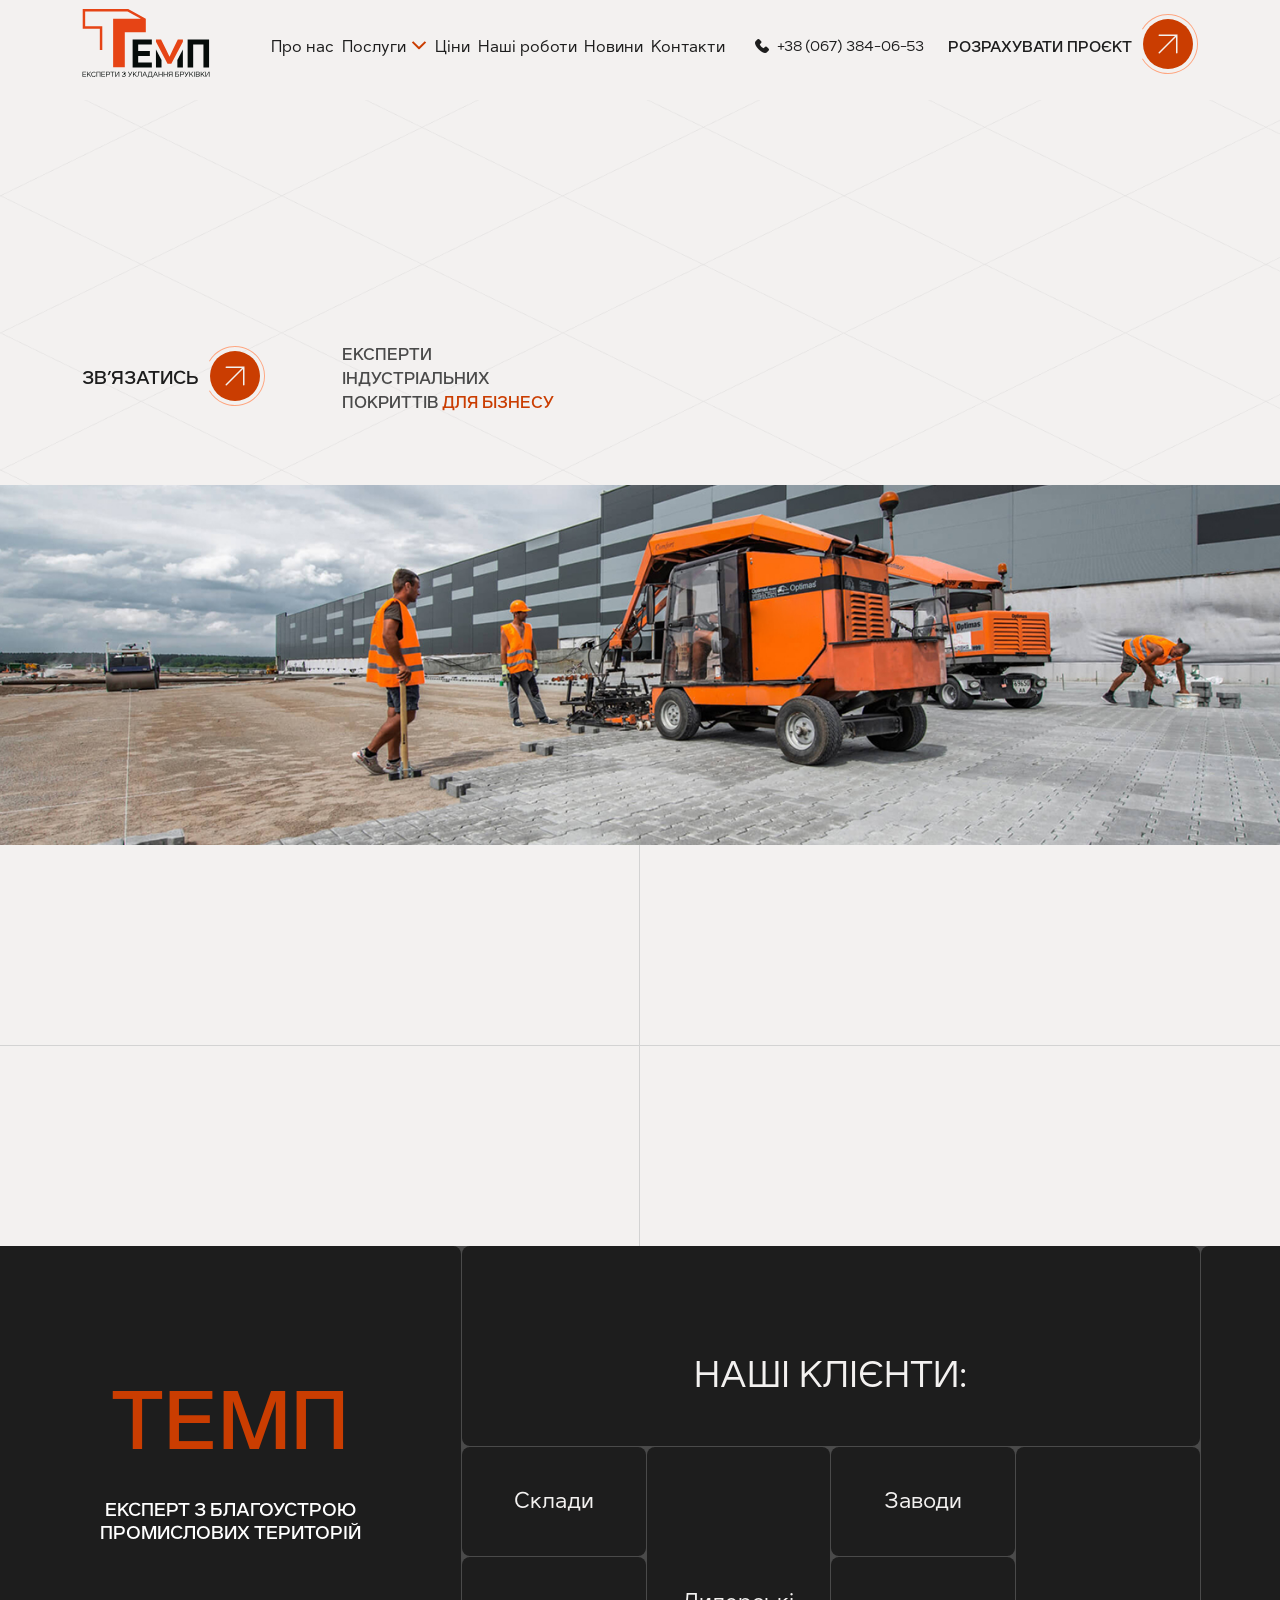
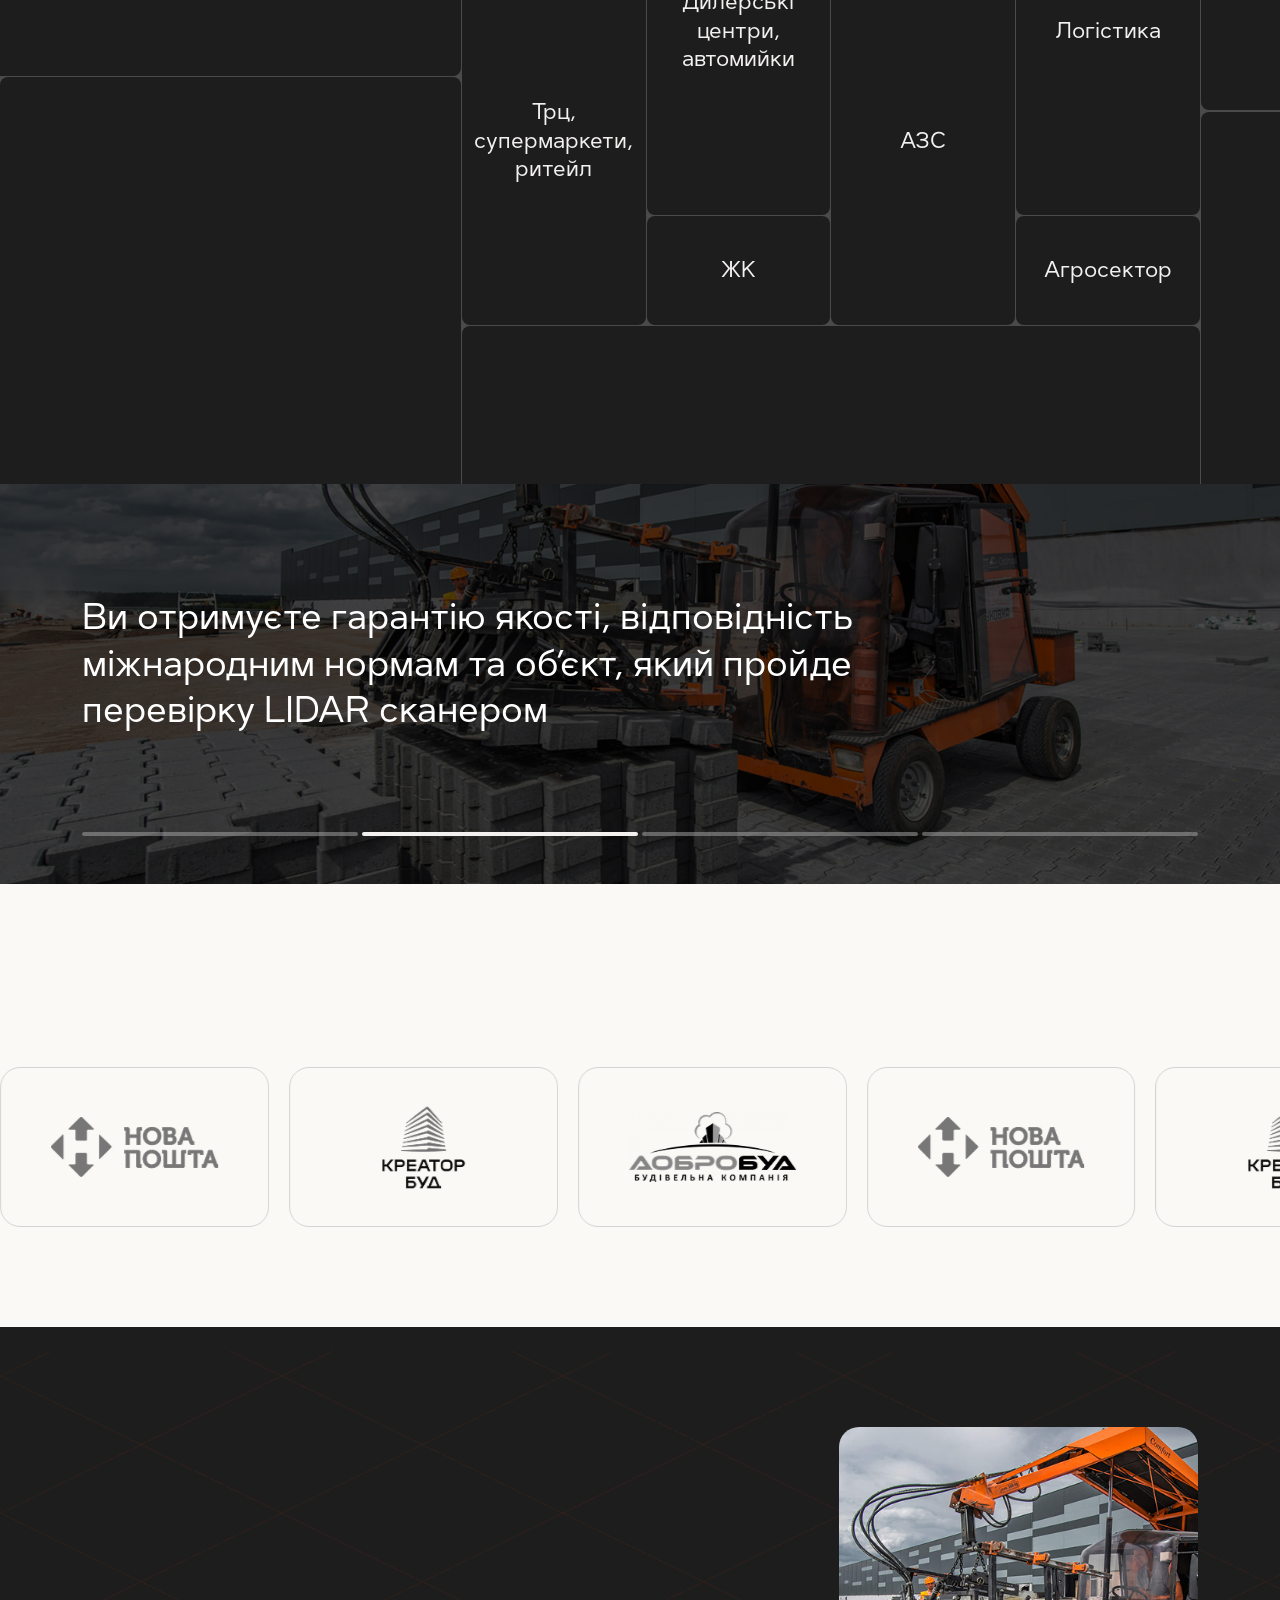
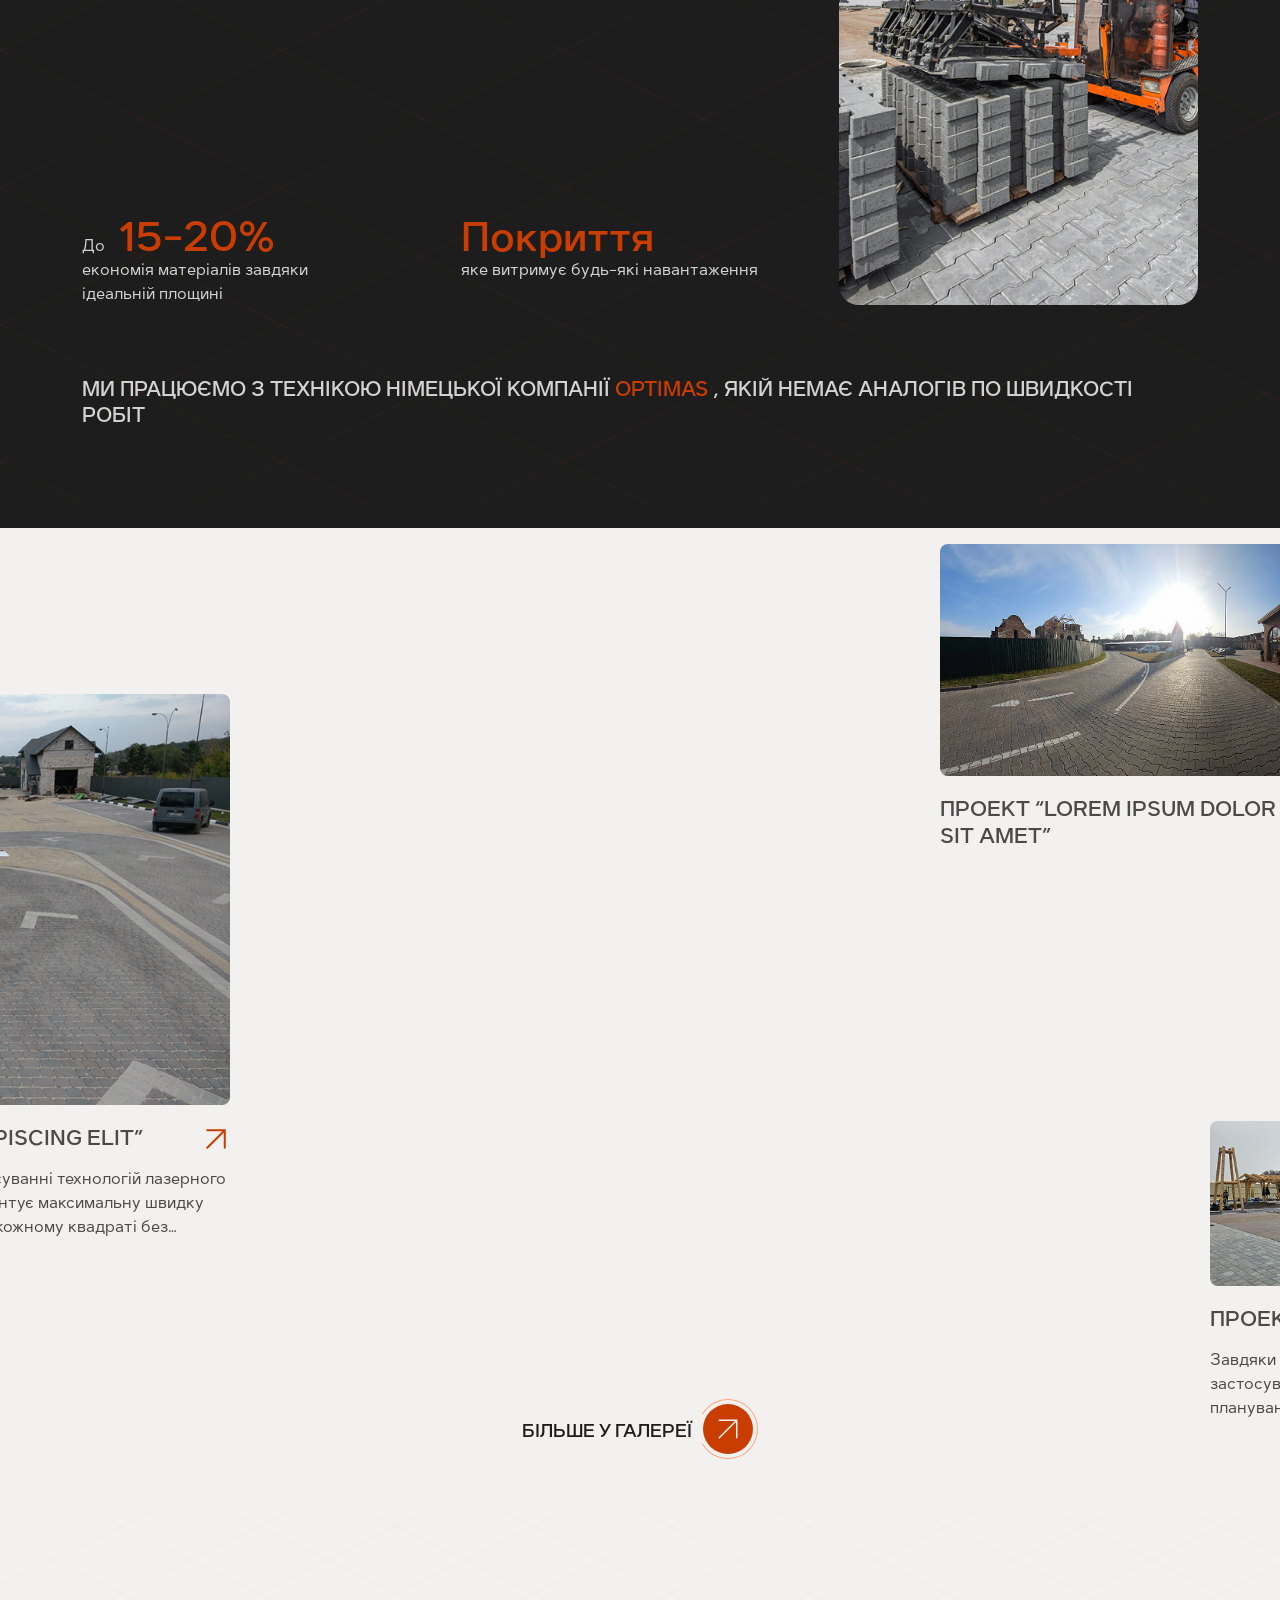
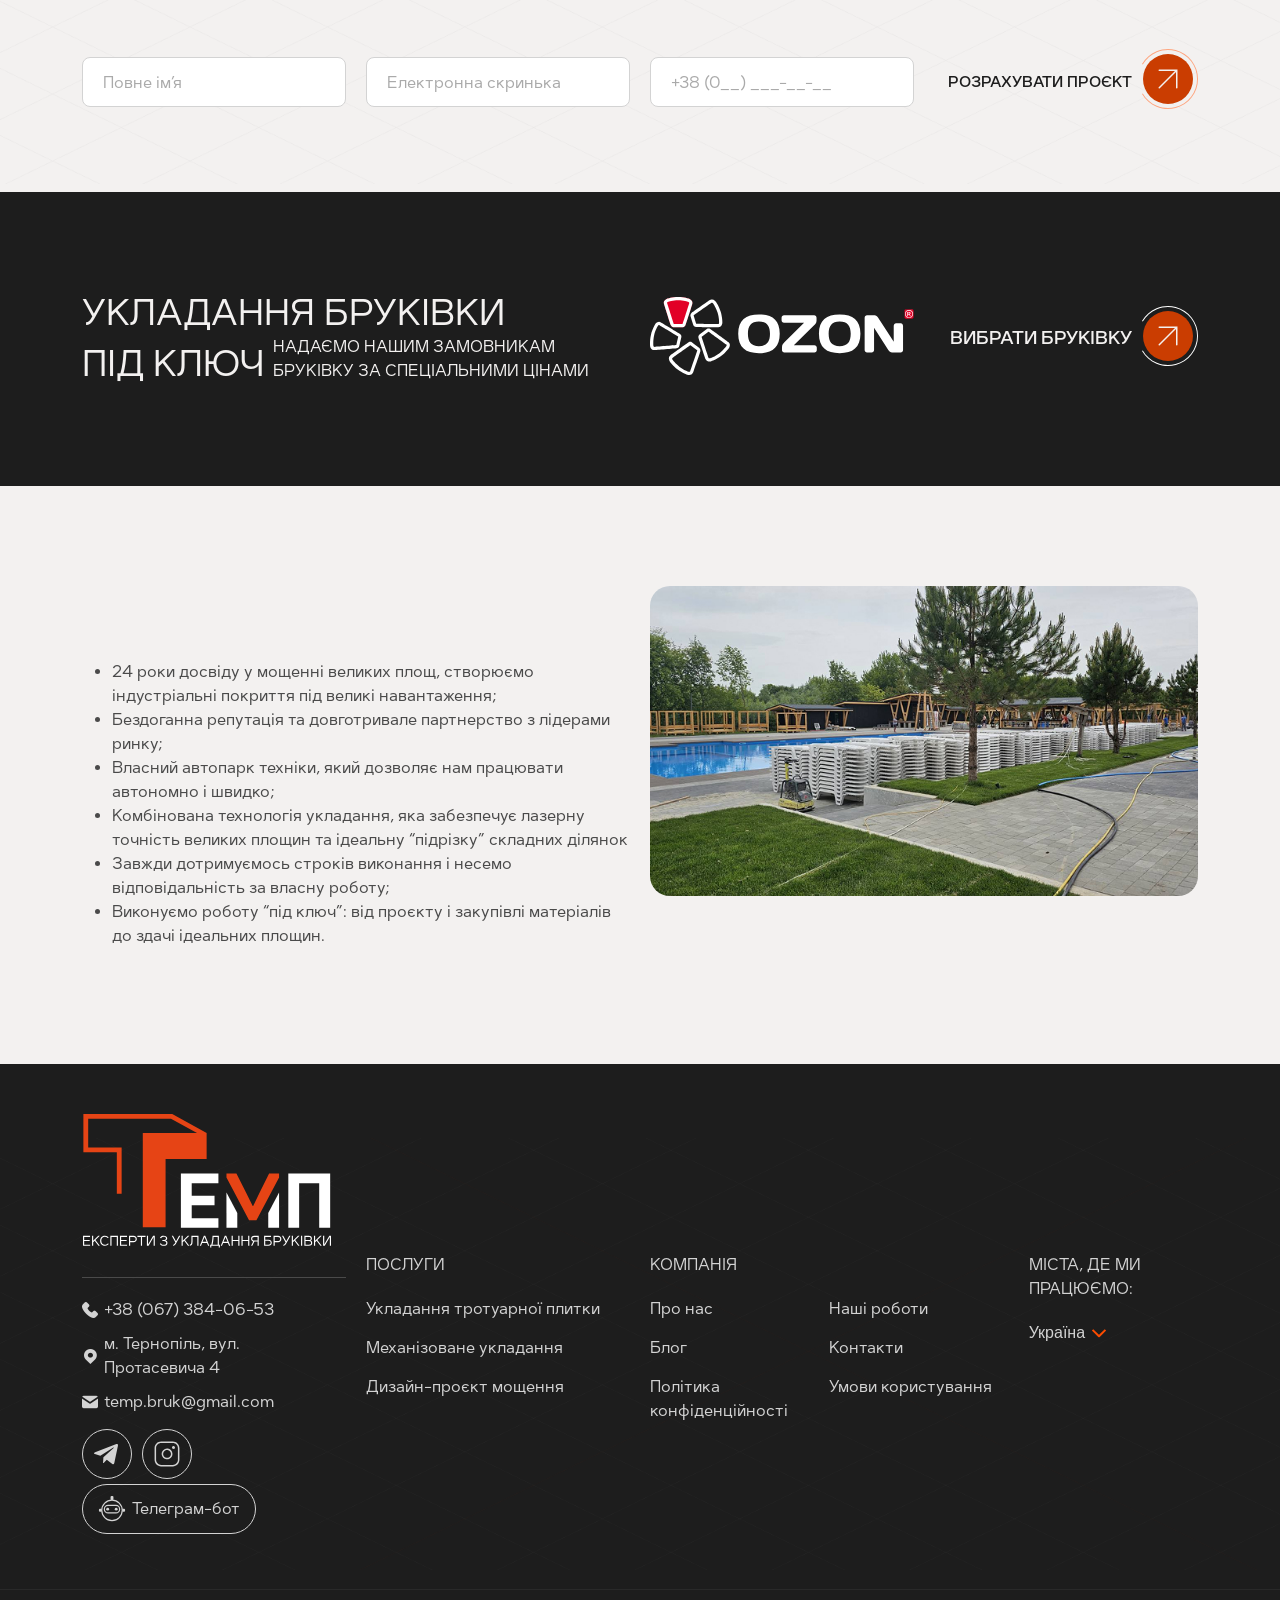
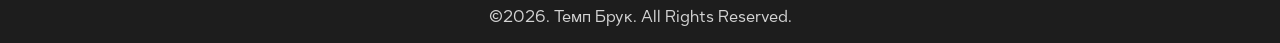
==== commit 2e8b5896: "Add files via upload" ====
--- a/index.html
+++ b/index.html
@@ -54,7 +54,7 @@
                                     </ul>
                                 </li>
                                 <li class="menu-item"><a href="#">Ціни</a></li>
-                                <li class="menu-item"><a href="#">Портфоліо</a></li>
+                                <li class="menu-item"><a href="#">Наші роботи</a></li>
                                 <li class="menu-item"><a href="#">Новини</a></li>
                                 <li class="menu-item"><a href="#">Контакти</a></li>
                             </ul>
@@ -723,7 +723,7 @@
                                 <p class="title">Компанія</p>
                                 <ul class="listcol2">
                                     <li><a href="#">Про нас</a></li>
-                                    <li><a href="#">Портфоліо</a></li>
+                                    <li><a href="#">Наші роботи</a></li>
                                     <li><a href="#">Блог</a></li>
                                     <li><a href="#">Контакти</a></li>
                                     <li><a href="#">Політика конфіденційності</a></li>
--- a/css/style.css
+++ b/css/style.css
@@ -1,2991 +1 @@
-@charset "UTF-8";
-@font-face {
-  font-family: "DexaPro";
-  src: url("../fonts/DexaPro-200-ExtraLight.otf") format("opentype");
-  font-weight: 200;
-  font-style: normal;
-  font-display: swap;
-}
-@font-face {
-  font-family: "DexaPro";
-  src: url("../fonts/DexaPro-300-Light.otf") format("opentype");
-  font-weight: 300;
-  font-style: normal;
-  font-display: swap;
-}
-@font-face {
-  font-family: "DexaPro";
-  src: url("../fonts/DexaPro-400-Regular.otf") format("opentype");
-  font-weight: 400;
-  font-style: normal;
-  font-display: swap;
-}
-@font-face {
-  font-family: "DexaPro";
-  src: url("../fonts/DexaPro-500-Medium.otf") format("opentype");
-  font-weight: 500;
-  font-style: normal;
-  font-display: swap;
-}
-@font-face {
-  font-family: "DexaPro";
-  src: url("../fonts/DexaPro-600-SemiBold.otf") format("opentype");
-  font-weight: 600;
-  font-style: normal;
-  font-display: swap;
-}
-@font-face {
-  font-family: "DexaPro";
-  src: url("../fonts/DexaPro-700-Bold.otf") format("opentype");
-  font-weight: 700;
-  font-style: normal;
-  font-display: swap;
-}
-@font-face {
-  font-family: "DexaPro";
-  src: url("../fonts/DexaPro-800-ExtraBold.otf") format("opentype");
-  font-weight: 800;
-  font-style: normal;
-  font-display: swap;
-}
-@font-face {
-  font-family: "DexaPro";
-  src: url("../fonts/DexaPro-900-Black.otf") format("opentype");
-  font-weight: 900;
-  font-style: normal;
-  font-display: swap;
-}
-@font-face {
-  font-family: "icomoon";
-  src: url("../fonts/icomoon.eot?jwvwkx");
-  src: url("../fonts/icomoon.eot?jwvwkx#iefix") format("embedded-opentype"), url("../fonts/icomoon.ttf?jwvwkx") format("truetype"), url("../fonts/icomoon.woff?jwvwkx") format("woff"), url("../fonts/icomoon.svg?jwvwkx#icomoon") format("svg");
-  font-weight: normal;
-  font-style: normal;
-  font-display: block;
-}
-[class^=icon-], [class*=" icon-"] {
-  /* use !important to prevent issues with browser extensions that change fonts */
-  font-family: "icomoon" !important;
-  speak: never;
-  font-style: normal;
-  font-weight: normal;
-  font-variant: normal;
-  text-transform: none;
-  line-height: 1;
-  /* Better Font Rendering =========== */
-  -webkit-font-smoothing: antialiased;
-  -moz-osx-font-smoothing: grayscale;
-}
-
-.icon-footer-loc:before {
-  content: "\e901";
-}
-
-.icon-footer-email:before {
-  content: "\e903";
-}
-
-.icon-tel-icon:before {
-  content: "\e900";
-}
-
-body,
-html {
-  height: 100%;
-}
-
-* {
-  box-sizing: border-box;
-}
-
-.main {
-  flex: 1 1 auto;
-  padding-top: 100px;
-}
-.main > * {
-  background-color: #F3F1F0;
-  z-index: 2;
-  position: relative;
-}
-
-.pagewrapper {
-  min-height: 100%;
-  display: flex;
-  flex-direction: column;
-}
-
-body {
-  margin: 0;
-  padding: 0;
-  position: relative;
-  font-family: "DexaPro", sans-serif;
-  background: #F3F1F0;
-  line-height: 150%;
-  color: #1D1D1D;
-}
-body.hidden {
-  overflow: hidden;
-}
-
-@media (min-width: 1500px) {
-  .container {
-    max-width: 1444px;
-  }
-}
-.row:not(.g-0) {
-  margin-left: -10px;
-  margin-right: -10px;
-}
-.row:not(.g-0) > * {
-  padding-left: 10px;
-  padding-right: 10px;
-}
-
-input {
-  outline: none;
-}
-
-img {
-  max-width: 100%;
-}
-
-h1,
-h2,
-h3,
-h4,
-h5,
-h6,
-p {
-  margin: 0;
-}
-
-h2 {
-  color: #1D1D1D;
-  text-transform: uppercase;
-  font-size: 50px;
-  font-weight: 400;
-  line-height: 120%;
-  margin-bottom: 60px;
-}
-h2.white {
-  color: #F3F1F0;
-}
-
-h3 {
-  color: #4A4A4A;
-  text-transform: uppercase;
-  font-size: 50px;
-  font-weight: 400;
-  line-height: 120%;
-  margin-bottom: 20px;
-}
-h3.white {
-  color: #F3F1F0;
-}
-
-.dark-bg {
-  background-color: #1D1D1D;
-}
-
-.grey-bg {
-  background: #D3D3D3;
-}
-
-.white-bg {
-  background: #fff;
-}
-
-.orange-text {
-  color: #CA3D01;
-}
-
-section {
-  padding: 130px 0;
-}
-
-.p0 {
-  padding: 0;
-}
-
-.text-center {
-  text-align: center;
-}
-
-.text-end {
-  text-align: right;
-}
-
-.posrel {
-  position: relative;
-}
-
-.circle-animation {
-  position: absolute;
-  right: 0;
-  top: 50%;
-  transform: translateY(-50%);
-  width: 60px;
-  height: 60px;
-  display: flex;
-  align-items: center;
-  justify-content: center;
-  margin-top: -3px;
-}
-.circle-animation svg {
-  width: 100%;
-  transition: 0.5s;
-}
-.circle-animation svg path,
-.circle-animation svg rect {
-  transition: 0.3s;
-}
-.circle-animation .calculate__icons {
-  display: flex;
-  width: 28px;
-  height: 28px;
-  overflow: hidden;
-  position: absolute;
-  flex-direction: column;
-  color: inherit;
-  overflow: hidden;
-}
-.circle-animation .default-ic {
-  transition: transform 0.3s, opacity 0.3s;
-  opacity: 1;
-  transform: translate(0, 0);
-}
-.circle-animation .hover-ic {
-  transition: transform 0.3s, opacity 0.3s;
-  opacity: 0;
-  transform: translate(-100%, 0);
-}
-
-a:hover .circle-animation .default-ic,
-button:hover .circle-animation .default-ic {
-  opacity: 0;
-  transform: translate(100%, -100%);
-  transition: transform 0.3s, opacity 0.3s;
-}
-a:hover .circle-animation .hover-ic,
-button:hover .circle-animation .hover-ic {
-  opacity: 1;
-  transform: translate(0, -100%);
-  transition: transform 0.3s ease 0.2s, opacity 0.3s ease 0.2s;
-}
-a:hover .circle-animation svg,
-button:hover .circle-animation svg {
-  transform: rotate(-360deg);
-}
-a:hover .circle-animation svg path,
-a:hover .circle-animation svg rect,
-button:hover .circle-animation svg path,
-button:hover .circle-animation svg rect {
-  fill: #B03501;
-}
-
-a.white:hover .circle-animation svg,
-button.white:hover .circle-animation svg {
-  transform: rotate(-360deg);
-}
-a.white:hover .circle-animation svg path,
-button.white:hover .circle-animation svg path {
-  fill: #fff;
-}
-
-.linkarr-anim {
-  display: flex;
-  width: 28px;
-  height: 28px;
-  overflow: hidden;
-  position: absolute;
-  flex-direction: column;
-  color: inherit;
-  overflow: hidden;
-  padding: 0;
-  border: none;
-  outline: none;
-  background: transparent;
-  cursor: pointer;
-  position: absolute;
-  right: 0;
-  top: 50%;
-  transform: translateY(-50%);
-}
-.linkarr-anim svg {
-  width: 100%;
-  transition: 0.5s;
-}
-.linkarr-anim svg path,
-.linkarr-anim svg rect {
-  transition: 0.3s;
-}
-.linkarr-anim .default-ic {
-  transition: transform 0.3s, opacity 0.3s;
-  opacity: 1;
-  transform: translate(0, 0);
-}
-.linkarr-anim .hover-ic {
-  transition: transform 0.3s, opacity 0.3s;
-  opacity: 0;
-  transform: translate(-100%, 0);
-}
-
-a:hover .default-ic {
-  opacity: 0;
-  transform: translate(100%, -100%);
-  transition: transform 0.3s, opacity 0.3s;
-}
-a:hover .hover-ic {
-  opacity: 1;
-  transform: translate(0, -100%);
-  transition: transform 0.3s ease 0.2s, opacity 0.3s ease 0.2s;
-}
-a:hover .default-ic svg,
-a:hover .hover-ic svg {
-  transform: rotate(-360deg);
-}
-a:hover .default-ic svg path,
-a:hover .default-ic svg rect,
-a:hover .hover-ic svg path,
-a:hover .hover-ic svg rect {
-  fill: #B03501;
-}
-
-.showmorebtn {
-  color: #1D1D1D;
-  font-size: 18px;
-  font-weight: 500;
-  line-height: 120%;
-  position: relative;
-  text-decoration: none;
-  padding-right: 66px;
-  text-transform: uppercase;
-}
-.showmorebtn .btnicon {
-  position: absolute;
-  left: 50%;
-  top: 50%;
-  transform: translate(-50%, -50%);
-}
-.showmorebtn .btnstatus {
-  display: inline-block;
-  width: 28px;
-  height: 28px;
-  left: 50%;
-  top: 50%;
-  transform: translate(-50%, -50%);
-  position: absolute;
-}
-.showmorebtn .btnstatus::after, .showmorebtn .btnstatus::before {
-  content: "";
-  display: inline-block;
-  width: 22px;
-  height: 2px;
-  background: #CA3D01;
-  position: absolute;
-  border-radius: 10px;
-  transition: 0.5s;
-}
-.showmorebtn .btnstatus::after {
-  top: 50%;
-  left: 50%;
-  transform: translate(-50%, -50%);
-}
-.showmorebtn .btnstatus::before {
-  top: 50%;
-  left: 50%;
-  transform: translate(-50%, -50%) rotate(90deg);
-}
-.showmorebtn.active .btnstatus::after, .showmorebtn.active .btnstatus::before {
-  background: #CA3D01;
-}
-.showmorebtn.active .btnstatus::before {
-  transform: translate(-50%, -50%) rotate(0);
-}
-.showmorebtn.active .num {
-  color: #CA3D01;
-}
-
-.plusbtn {
-  position: relative;
-  width: 60px;
-  height: 60px;
-  display: inline-block;
-  background: none;
-  padding: 0;
-  border: none;
-  cursor: pointer;
-}
-.plusbtn .btnstatus {
-  display: inline-block;
-  width: 28px;
-  height: 28px;
-  left: 50%;
-  top: 50%;
-  transform: translate(-50%, -50%);
-  position: absolute;
-}
-.plusbtn .btnstatus::after, .plusbtn .btnstatus::before {
-  content: "";
-  display: inline-block;
-  width: 22px;
-  height: 2px;
-  background: #CA3D01;
-  position: absolute;
-  border-radius: 10px;
-  transition: 0.5s;
-}
-.plusbtn .btnstatus::after {
-  top: 50%;
-  left: 50%;
-  transform: translate(-50%, -50%);
-}
-.plusbtn .btnstatus::before {
-  top: 50%;
-  left: 50%;
-  transform: translate(-50%, -50%) rotate(90deg);
-}
-.plusbtn.active .btnstatus::after, .plusbtn.active .btnstatus::before {
-  background: #CA3D01;
-}
-.plusbtn.active .btnstatus::before {
-  transform: translate(-50%, -50%) rotate(0);
-}
-.plusbtn.active .num {
-  color: #CA3D01;
-}
-
-@media (max-width: 1499.8px) {
-  h2 {
-    font-size: 42px;
-    margin-bottom: 40px;
-  }
-}
-@media (max-width: 1399.8px) {
-  h2 {
-    font-size: 36px;
-    margin-bottom: 30px;
-  }
-  section {
-    padding: 100px 0;
-  }
-}
-@media (max-width: 1199.8px) {
-  h2 {
-    font-size: 32px;
-  }
-}
-@media (max-width: 991.8px) {
-  h2 {
-    font-size: 36px;
-  }
-  .text-md-center {
-    text-align: center;
-  }
-  .text-md-start {
-    text-align: left;
-  }
-}
-@media (max-width: 767.8px) {
-  h2 {
-    font-size: 32px;
-  }
-  h2 br {
-    display: none;
-  }
-  section {
-    padding: 70px 0;
-  }
-}
-@media (max-width: 575.8px) {
-  h2 {
-    font-size: 28px;
-  }
-  .circle-animation {
-    width: 40px;
-    height: 40px;
-  }
-  .circle-animation svg {
-    width: 40px;
-    height: 40px;
-  }
-  .circle-animation .calculate__icons {
-    width: 18px;
-    height: 18px;
-  }
-}
-.word {
-  display: inline-block;
-  overflow: hidden;
-  vertical-align: bottom;
-}
-
-.reveal-title {
-  overflow: hidden;
-}
-
-.reveal-title.in-view .char {
-  transform: translateY(0);
-}
-
-.reveal-title .char {
-  display: inline-block;
-  transform: translateY(100%);
-  transition: transform 3s cubic-bezier(0.16, 1, 0.3, 1);
-  /* без --char-index - всі букви одночасно */
-}
-
-.has-animation {
-  position: relative;
-}
-
-.has-animation p,
-.has-animation img,
-.has-animation video {
-  opacity: 0;
-}
-
-.has-animation.animate-in p,
-.has-animation.animate-in img,
-.has-animation.animate-in video {
-  animation: textHidden 0.1s 1.1s forwards;
-}
-
-.has-animation.animate-in:before,
-.has-animation.animate-in:after {
-  content: "";
-  position: absolute;
-  left: 0;
-  width: 100%;
-  z-index: 10;
-}
-
-.has-animation.animate-in:before {
-  background-color: #1d1d1d;
-}
-
-.has-animation.animate-in:after {
-  background-color: #FC4C01;
-  animation-delay: 0.5s;
-}
-
-.has-animation.animation-btt.animate-in:before,
-.has-animation.animation-btt.animate-in:after {
-  bottom: 0;
-}
-
-.has-animation.animation-btt.animate-in:before {
-  animation: revealBTU 1.8s ease;
-}
-
-.has-animation.animation-btt.animate-in:after {
-  animation: revealBTU 1s 0.6s ease;
-}
-
-.has-animation.animation-ttb.animate-in:before,
-.has-animation.animation-ttb.animate-in:after {
-  top: 0;
-}
-
-.has-animation.animation-ttb.animate-in:before {
-  animation: revealTTB 1.8s ease;
-}
-
-.has-animation.animation-ttb.animate-in:after {
-  animation: revealTTB 1s 0.6s ease;
-}
-
-@keyframes revealBTU {
-  0% {
-    height: 0;
-    bottom: 0;
-  }
-  65% {
-    height: 100%;
-    bottom: 0;
-  }
-  100% {
-    height: 0;
-    bottom: 100%;
-  }
-}
-@keyframes revealTTB {
-  0% {
-    height: 0;
-    top: 0;
-  }
-  65% {
-    height: 100%;
-    top: 0;
-  }
-  100% {
-    height: 0;
-    top: 100%;
-  }
-}
-@keyframes textHidden {
-  0% {
-    opacity: 0;
-  }
-  100% {
-    opacity: 1;
-  }
-}
-.hero {
-  padding: 40px 0 0 0;
-  background: url("../img/main/hero-bg.png") no-repeat center/100% auto;
-}
-
-.hero__wrapper {
-  position: relative;
-  padding-bottom: 70px;
-}
-
-.hero__title {
-  margin: 0;
-  font-size: 100px;
-  line-height: 115%;
-  text-transform: uppercase;
-  font-weight: 400;
-}
-.hero__title .hero__redtext,
-.hero__title .hero__smspace,
-.hero__title .hero__lgspace {
-  display: block;
-}
-
-.hero__redtext {
-  color: #CA3D01;
-}
-.hero__redtext .black-color {
-  color: #1d1d1d;
-}
-
-.hero__smspace {
-  padding-left: 25%;
-}
-
-.hero__lgspace {
-  padding-left: 50%;
-}
-
-.hero__thumbpic {
-  width: 340px;
-  height: 206px;
-  position: absolute;
-  right: 0;
-  top: -5px;
-  border-radius: 20px;
-  overflow: hidden;
-}
-.hero__thumbpic img, .hero__thumbpic video {
-  width: 100%;
-  height: 100%;
-  object-fit: cover;
-  object-position: 50% 50%;
-  vertical-align: top;
-}
-
-.contact-link {
-  position: relative;
-  text-decoration: none;
-  text-transform: uppercase;
-  color: #1D1D1D;
-  font-size: 18px;
-  font-weight: 500;
-  line-height: 120%;
-  transition: 0.3s;
-  display: inline-block;
-  padding: 0 66px 0 0;
-  border: none;
-  background: transparent;
-  cursor: pointer;
-}
-.contact-link:hover {
-  color: #B03501;
-}
-.contact-link.white {
-  color: #F3F1F0;
-}
-
-.hero__info {
-  display: flex;
-  align-items: center;
-  justify-content: space-between;
-  max-width: 600px;
-}
-.hero__info p {
-  max-width: 240px;
-  margin: 0;
-  text-transform: uppercase;
-  color: #4A4A4A;
-  font-weight: 500;
-}
-.hero__info p a {
-  color: #CA3D01;
-}
-.hero__info p a {
-  text-decoration: none;
-  transition: 0.3s;
-}
-.hero__info p a:hover {
-  color: #B03501;
-}
-
-.hero__mainpic {
-  position: relative;
-  overflow: hidden;
-  height: 420px;
-}
-.hero__mainpic img,
-.hero__mainpic video {
-  width: 100%;
-  height: 100%;
-  object-fit: cover;
-  object-position: 50% 50%;
-}
-
-.benefits .col-md-6 {
-  border-bottom: 1px solid #D3D3D3;
-}
-.benefits .col-md-6:nth-child(even) .benefits__item {
-  padding-right: calc((100vw - 1420px) / 2);
-}
-.benefits .col-md-6:nth-child(odd) .benefits__item {
-  padding-left: calc((100vw - 1420px) / 2);
-  border-right: 1px solid #D3D3D3;
-}
-.benefits .col-md-6:nth-last-child(-n+2) {
-  border-bottom: none;
-}
-
-.benefits__item {
-  text-align: center;
-  min-height: 244px;
-  height: 100%;
-  display: flex;
-  align-items: center;
-  justify-content: center;
-  padding: 40px 80px;
-}
-.benefits__item p {
-  font-size: 30px;
-  line-height: 130%;
-  font-weight: 500;
-  text-transform: uppercase;
-}
-
-.clients {
-  background: #4A4A4A;
-  position: relative;
-  overflow: hidden;
-  padding-bottom: 250px;
-}
-
-.clients__leftcol {
-  width: 100%;
-  max-width: 36%;
-  flex: 0 0 36%;
-  position: relative;
-}
-.clients__leftcol::after {
-  content: "";
-  display: block;
-  position: absolute;
-  left: 0;
-  top: 431px;
-  background: #1D1D1D;
-  height: calc(100% - 430px + 249px);
-  width: 100%;
-  border-radius: 8px 8px 8px 0;
-}
-
-.clients__rightcol {
-  width: 100%;
-  max-width: 64%;
-  flex: 0 0 64%;
-  padding-left: 1px;
-  padding-right: calc((100vw - 1420px) / 2);
-  position: relative;
-}
-.clients__rightcol::after, .clients__rightcol::before {
-  content: "";
-  display: block;
-  position: absolute;
-  right: -1px;
-  background: #1D1D1D;
-  height: calc(50% + 124px);
-  width: calc((100vw - 1421px) / 2);
-  border-radius: 8px 0 0 8px;
-}
-.clients__rightcol::after {
-  top: 0;
-}
-.clients__rightcol::before {
-  top: calc(50% + 126px);
-}
-
-a.gridbox::before,
-a.gridbox::after {
-  content: "";
-  position: absolute;
-  top: 0;
-  width: 50%;
-  height: 100%;
-  background: #CA3D01;
-  /* помаранчевий */
-  transition: transform 0.5s ease;
-  z-index: 0;
-}
-
-a.gridbox::before {
-  left: 0;
-  transform: translateY(-100%);
-  /* зверху */
-}
-
-a.gridbox::after {
-  right: 0;
-  transform: translateY(100%);
-  /* знизу */
-}
-
-a.gridbox:hover::before,
-a.gridbox:hover::after {
-  transform: translateY(0);
-}
-
-.gridbox {
-  background: #1D1D1D;
-  padding: 20px;
-  border-radius: 8px;
-  width: 100%;
-  display: flex;
-  align-items: center;
-  justify-content: center;
-  text-align: center;
-}
-.gridbox.v1 {
-  height: 430px;
-  border-radius: 0 8px 8px 0;
-}
-.gridbox.v2 {
-  height: 250px;
-}
-.gridbox.v3 {
-  height: 109px;
-  margin-top: 1px;
-}
-.gridbox.v4 {
-  height: 368px;
-  margin-top: 1px;
-}
-.gridbox h2 {
-  margin: 0;
-  padding-top: 60px;
-}
-
-a.gridbox {
-  transition: 0.3s;
-  text-decoration: none;
-  color: #F3F1F0;
-  font-size: 22px;
-  line-height: 130%;
-  position: relative;
-  overflow: hidden;
-}
-a.gridbox span {
-  position: relative;
-  z-index: 2;
-}
-.gridbox__wrapper {
-  position: relative;
-}
-.gridbox__wrapper.row {
-  margin-left: -0.5px;
-  margin-right: -0.5px;
-}
-.gridbox__wrapper.row > * {
-  padding-left: 0.5px;
-  padding-right: 0.5px;
-}
-.gridbox__wrapper::after {
-  content: "";
-  display: block;
-  position: absolute;
-  left: 1px;
-  top: calc(100% + 1px);
-  background: #1D1D1D;
-  height: 249px;
-  width: calc(100% - 1px);
-  border-radius: 8px;
-}
-
-.clients__title .title {
-  text-transform: uppercase;
-  color: #CA3D01;
-  font-size: 100px;
-  font-weight: 500;
-  line-height: 115%;
-}
-.clients__title .descr {
-  margin: 30px 0 0 0;
-  text-transform: uppercase;
-  color: #fff;
-  font-size: 22px;
-  line-height: 130%;
-  font-weight: 500;
-}
-
-.workwithtemp {
-  margin-top: -1px;
-  position: relative;
-  z-index: 1;
-}
-.workwithtemp .container {
-  position: relative;
-}
-.workwithtemp .title {
-  font-size: 50px;
-  color: #F3F1F0;
-  line-height: 120%;
-  text-transform: uppercase;
-  position: absolute;
-  margin-top: -100px;
-  left: 20px;
-}
-
-.textslider {
-  height: 480px;
-  position: relative;
-}
-.textslider p {
-  color: #fff;
-  font-size: 40px;
-  line-height: 130%;
-  margin: 0;
-  max-width: 940px;
-}
-.textslider .slide-content {
-  padding: 40px 0 80px;
-  display: flex;
-  align-items: center;
-  height: 100%;
-}
-
-.textslider__bg {
-  position: absolute;
-  left: 0;
-  top: 0;
-  width: 100%;
-  height: 100%;
-  object-fit: cover;
-  object-position: 50% 50%;
-}
-.textslider__bg img {
-  width: 100%;
-  height: 100%;
-  object-fit: cover;
-  object-position: 50% 50%;
-}
-.textslider__bg::after {
-  content: "";
-  display: block;
-  position: absolute;
-  left: 0;
-  top: 0;
-  width: 100%;
-  height: 100%;
-  background: rgba(0, 0, 0, 0.7);
-}
-
-.swiper-pagination.linepag {
-  display: flex;
-  gap: 4px;
-  width: 100%;
-  margin-bottom: 40px;
-}
-.swiper-pagination.linepag .swiper-pagination-bullet {
-  flex: 1;
-  height: 4px;
-  border-radius: 10px;
-  margin: 0 !important;
-  background: #AAAAAA;
-  opacity: 1;
-  opacity: 0.5;
-}
-.swiper-pagination.linepag .swiper-pagination-bullet-active {
-  opacity: 1;
-  background: #F3F1F0;
-}
-
-.trust {
-  padding: 130px 0;
-  background: #FAF9F6;
-}
-.trust h2 {
-  margin-bottom: 60px;
-}
-
-.logoslider .swiper-wrapper {
-  transition-timing-function: linear !important;
-}
-
-.logoslider__item {
-  height: 220px;
-  display: flex;
-  align-items: center;
-  justify-content: center;
-  border-radius: 20px;
-  background: #FAF9F6;
-  border: 1px solid #D3D3D3;
-}
-.logoslider__item img {
-  max-width: calc(100% - 100px);
-  max-height: calc(100% - 40px);
-}
-
-.advantage-sect {
-  background-image: url(../img/main/squares.png);
-  background-repeat: no-repeat;
-  background-position: center;
-  background-size: 100% auto;
-}
-
-.advantage-sect__content .intro {
-  margin-bottom: 60px;
-  max-width: 700px;
-}
-.advantage-sect__content .intro p {
-  color: #fff;
-}
-
-.advantage-sect__item {
-  margin-bottom: 30px;
-}
-.advantage-sect__item p {
-  color: #D3D3D3;
-}
-.advantage-sect__item p .highlighted {
-  font-size: 40px;
-  color: #CA3D01;
-}
-.advantage-sect__item p .highlighted > * {
-  line-height: 100%;
-  margin-bottom: -3px;
-}
-.advantage-sect__item p .orange-text {
-  font-style: normal;
-  font-weight: 500;
-}
-
-.advantage-sect__img {
-  position: relative;
-  overflow: hidden;
-  border-radius: 20px;
-}
-.advantage-sect__img img {
-  width: 100%;
-  vertical-align: top;
-}
-.advantage-sect__img.has-animation.animate-in:before {
-  background-color: #D3D3D3;
-}
-
-.infotext {
-  margin-top: 40px;
-}
-.infotext p {
-  color: #D3D3D3;
-  text-transform: uppercase;
-  font-size: 22px;
-  line-height: 130%;
-  font-weight: 500;
-}
-.infotext p:last-child {
-  margin-bottom: 0;
-}
-
-.objects {
-  padding-bottom: 60px;
-  position: relative;
-  overflow: hidden;
-}
-.objects .rightcol {
-  padding-left: 50px;
-}
-
-.objects__item {
-  display: block;
-  margin-bottom: 20px;
-}
-.objects__item a {
-  text-decoration: none;
-}
-.objects__item.leftspace {
-  padding-left: 120px;
-}
-.objects__item h4 {
-  text-transform: uppercase;
-  color: #4A4A4A;
-  font-size: 22px;
-  line-height: 130%;
-  font-weight: 500;
-  margin-bottom: 15px;
-  position: relative;
-  padding-right: 40px;
-  transition: 0.3s;
-}
-.objects__item p {
-  color: #4A4A4A;
-  margin: 0;
-  display: -webkit-box;
-  -webkit-line-clamp: 3;
-  -webkit-box-orient: vertical;
-  overflow: hidden;
-}
-.objects__item a:hover .objects__item-img img {
-  transform: scale(1.05);
-}
-.objects__item a:hover h4 {
-  color: #CA3D01;
-}
-
-.objects__item-img {
-  position: relative;
-  overflow: hidden;
-  border-radius: 8px;
-  margin-bottom: 30px;
-}
-.objects__item-img.img-lg {
-  aspect-ratio: 4/3;
-}
-.objects__item-img.img-md {
-  aspect-ratio: 1.78/1;
-}
-.objects__item-img.img-sm {
-  aspect-ratio: 1.78/1;
-}
-.objects__item-img img {
-  position: absolute;
-  left: 0;
-  top: 0;
-  width: 100%;
-  height: 100%;
-  object-fit: cover;
-  object-position: 50% 50%;
-  transition: 1s;
-}
-
-.bottsectbtn {
-  text-align: center;
-  margin-top: 30px;
-}
-
-.consult {
-  padding: 80px 0 85px;
-  background-image: url("../img/main/consult-squares.png");
-  background-repeat: no-repeat;
-  background-position: center;
-  background-size: 100% auto;
-}
-
-.consult .contact-link {
-  font-family: "DexaPro", sans-serif;
-}
-
-.inputfield input {
-  width: 100%;
-  height: 50px;
-  border-radius: 8px;
-  background: #fff;
-  border: 1px solid #D3D3D3;
-  padding-left: 20px;
-  padding-right: 20px;
-  font-family: "DexaPro", sans-serif;
-  font-size: 16px;
-  transition: 0.3s;
-}
-.inputfield input::placeholder {
-  color: #AAAAAA;
-}
-.inputfield input:focus {
-  border-color: #CA3D01;
-}
-
-.cta h2 {
-  margin: 0;
-}
-.cta h2 .subtext {
-  color: #F3F1F0;
-  font-size: 16px;
-  line-height: 150%;
-  display: inline-block;
-  max-width: 330px;
-}
-
-.textsection .imgwrap {
-  position: relative;
-  overflow: hidden;
-  border-radius: 20px;
-}
-.textsection img {
-  vertical-align: top;
-  width: 100%;
-}
-
-.textsection__content {
-  max-width: 580px;
-}
-.textsection__content p,
-.textsection__content li {
-  color: #4A4A4A;
-}
-.textsection__content ul {
-  padding-left: 30px;
-}
-.textsection__content h3,
-.textsection__content h4,
-.textsection__content h5,
-.textsection__content h6 {
-  font-weight: 400;
-  margin-bottom: 10px;
-  line-height: 130%;
-}
-.textsection__content h3 {
-  font-size: 30px;
-}
-.textsection__content h4 {
-  font-size: 24px;
-}
-.textsection__content h5 {
-  font-size: 21px;
-}
-.textsection__content h6 {
-  font-size: 16px;
-}
-
-.benefits__item .orange-text,
-.orange-text,
-.highlighted {
-  margin: 0 0.25em;
-}
-
-.benefits__item .orange-text:first-child,
-.orange-text:first-child,
-.highlighted:first-child {
-  margin-left: 0;
-}
-
-.benefits {
-  position: sticky;
-  top: 0;
-  z-index: 1;
-}
-
-.clients {
-  position: relative;
-  z-index: 2;
-  /* і просто йде після першої секції */
-}
-
-@media (max-width: 1499.8px) {
-  .hero__title {
-    font-size: 80px;
-  }
-  .hero__thumbpic {
-    height: 165px;
-  }
-  .hero__info {
-    max-width: 550px;
-  }
-  .benefits__item p {
-    font-size: 24px;
-  }
-  .benefits__item {
-    min-height: 200px;
-  }
-  .logoslider__item {
-    height: 180px;
-  }
-  .workwithtemp .title {
-    font-size: 42px;
-    margin-top: -80px;
-  }
-  .objects__item-img {
-    margin-bottom: 20px;
-  }
-  .trust h2 {
-    margin-bottom: 40px;
-  }
-  .benefits .col-md-6:nth-child(2n) .benefits__item,
-  .clients__rightcol {
-    padding-right: calc((100vw - 1300px) / 2);
-  }
-  .benefits .col-md-6:nth-child(odd) .benefits__item {
-    padding-left: calc((100vw - 1300px) / 2);
-  }
-  .clients__rightcol:after,
-  .clients__rightcol:before {
-    width: calc((100vw - 1301px) / 2);
-  }
-  .objects__item h4 {
-    font-size: 21px;
-  }
-}
-@media (max-width: 1399.8px) {
-  .hero__title {
-    font-size: 70px;
-    line-height: 130%;
-  }
-  .hero__info {
-    max-width: 500px;
-  }
-  .hero__mainpic {
-    height: 360px;
-  }
-  .clients {
-    padding-bottom: 160px;
-  }
-  .clients__title .title {
-    font-size: 80px;
-    margin-bottom: 10px;
-  }
-  .gridbox.v2 {
-    height: 200px;
-  }
-  .textslider {
-    height: 400px;
-  }
-  .logoslider__item {
-    height: 160px;
-  }
-  .consult .contact-link {
-    font-size: 15px;
-    font-weight: 500;
-  }
-  .trust {
-    padding: 100px 0;
-  }
-  .clients__title .descr {
-    font-size: 18px;
-  }
-  .infotext p {
-    font-size: 20px;
-  }
-  .workwithtemp .title,
-  .textslider p {
-    font-size: 36px;
-  }
-  .benefits .col-md-6:nth-child(2n) .benefits__item,
-  .clients__rightcol {
-    padding-right: calc((100vw - 1120px) / 2);
-  }
-  .benefits .col-md-6:nth-child(odd) .benefits__item {
-    padding-left: calc((100vw - 1120px) / 2);
-  }
-  .clients__rightcol:after,
-  .clients__rightcol:before {
-    width: calc((100vw - 1121px) / 2);
-  }
-}
-@media (max-width: 1199.8px) {
-  .hero__title {
-    font-size: 50px;
-  }
-  .hero__smspace {
-    padding-left: 15%;
-  }
-  .hero__lgspace {
-    padding-left: 35%;
-  }
-  .hero__thumbpic {
-    height: 180px;
-    width: 320px;
-  }
-  .hero__wrapper {
-    padding-bottom: 50px;
-  }
-  .hero__info {
-    margin-top: 15px;
-    max-width: 570px;
-  }
-  .benefits__item {
-    min-height: 160px;
-    padding: 20px;
-  }
-  .gridbox.v2 {
-    height: 150px;
-  }
-  .gridbox h2 {
-    padding-top: 20px;
-  }
-  .clients__title .title {
-    font-size: 60px;
-  }
-  .clients__title .descr {
-    font-weight: 400;
-  }
-  .gridbox.v1 {
-    height: 340px;
-  }
-  .clients__leftcol:after {
-    height: calc(100% - 340px + 159px);
-    top: 341px;
-  }
-  .gridbox__wrapper:after {
-    height: 159px;
-  }
-  .clients__rightcol:after,
-  .clients__rightcol:before {
-    height: calc(50% + 79px);
-  }
-  .clients__rightcol:before {
-    top: calc(50% + 80px);
-  }
-  .gridbox.v4 {
-    height: 300px;
-  }
-  a.gridbox {
-    font-size: 18px;
-  }
-  .textslider {
-    height: 360px;
-  }
-  .advantage-sect__content .intro {
-    margin-bottom: 30px;
-  }
-  .objects__item.leftspace {
-    padding-left: 80px;
-  }
-  .cta h2 .subtext {
-    font-size: 12px;
-    max-width: 240px;
-  }
-  .benefits__item p {
-    font-size: 21px;
-  }
-  .textslider p,
-  .workwithtemp .title {
-    font-size: 32px;
-  }
-  .benefits .col-md-6:nth-child(2n) .benefits__item,
-  .clients__rightcol {
-    padding-right: calc((100vw - 940px) / 2);
-  }
-  .benefits .col-md-6:nth-child(odd) .benefits__item {
-    padding-left: calc((100vw - 940px) / 2);
-  }
-  .clients__rightcol:after,
-  .clients__rightcol:before {
-    width: calc((100vw - 941px) / 2);
-  }
-}
-@media (max-width: 991.8px) {
-  .hero__smspace,
-  .hero__lgspace {
-    padding-left: 0 !important;
-  }
-  .hero__thumbpic {
-    width: 35%;
-  }
-  .hero__title {
-    width: 64%;
-    font-size: 46px;
-  }
-  .hero__info {
-    max-width: 100%;
-  }
-  .gridbox.v4 {
-    height: 200px;
-  }
-  .clients__rightcol:after {
-    display: none;
-  }
-  .clients__rightcol:before {
-    height: calc(100% + 160px);
-    top: 0;
-  }
-  .objects__item.leftspace {
-    padding-left: 40px;
-  }
-  .consult h2 {
-    text-align: center;
-  }
-  .consult .contact-link {
-    margin-top: 30px;
-  }
-  .cta {
-    text-align: center;
-  }
-  .cta h2 {
-    margin-bottom: 20px;
-  }
-  .cta h2 br {
-    display: none;
-  }
-  .cta .contact-link {
-    margin-top: 30px;
-  }
-  .cta h2 .subtext {
-    max-width: 100%;
-    font-size: 20px;
-    margin-top: 10px;
-  }
-  .textsection__content {
-    max-width: 100%;
-  }
-  .benefits .col-md-6:nth-child(2n) .benefits__item,
-  .clients__rightcol {
-    padding-right: calc((100vw - 700px) / 2);
-  }
-  .benefits .col-md-6:nth-child(odd) .benefits__item {
-    padding-left: calc((100vw - 700px) / 2);
-  }
-  .clients__rightcol:after,
-  .clients__rightcol:before {
-    width: calc((100vw - 701px) / 2);
-  }
-}
-@media (max-width: 767.8px) {
-  .hero__thumbpic img,
-  .hero__thumbpic video {
-    display: none;
-  }
-  .benefits__item {
-    min-height: 120px;
-  }
-  .benefits .col-md-6:nth-child(odd) .benefits__item {
-    border-right: none;
-  }
-  .benefits .col-md-6:nth-child(odd) {
-    border-bottom: 1px solid #D3D3D3;
-  }
-  .clients__title .title {
-    font-size: 50px;
-  }
-  .gridbox.v3 {
-    height: 80px;
-  }
-  .gridbox.v4 {
-    height: 160px;
-  }
-  .workwithtemp .title {
-    margin-top: -60px;
-  }
-  .textslider p {
-    font-size: 24px;
-  }
-  .textslider p br {
-    display: none;
-  }
-  .logoslider__item {
-    height: 120px;
-  }
-  .logoslider__item img {
-    max-width: calc(100% - 60px);
-    max-height: calc(100% - 30px);
-  }
-  .hero__mainpic,
-  .textslider {
-    height: 300px;
-  }
-  .trust,
-  .consult {
-    padding: 70px 0;
-  }
-  .objects__item-img.img-lg,
-  .objects__item-img.img-md,
-  .objects__item-img.img-sm {
-    aspect-ratio: 16/9;
-  }
-  .objects__item.leftspace {
-    padding-left: 0;
-  }
-  .objects .rightcol {
-    padding-left: calc(var(--bs-gutter-x) * 0.5);
-  }
-  .inputfield {
-    margin-bottom: 10px;
-  }
-  .hero__thumbpic {
-    display: none;
-  }
-  .hero__title {
-    width: 100%;
-  }
-  .hero__mainpic {
-    height: 280px;
-  }
-  .benefits .col-md-6:nth-child(2n) .benefits__item,
-  .clients__rightcol {
-    padding-right: calc((100vw - 520px) / 2);
-  }
-  .benefits .col-md-6:nth-child(odd) .benefits__item {
-    padding-left: calc((100vw - 520px) / 2);
-  }
-  .clients__rightcol:after,
-  .clients__rightcol:before {
-    width: calc((100vw - 521px) / 2);
-  }
-  .benefits .col-md-6 .benefits__item {
-    padding-right: calc((100vw - 520px) / 2);
-    padding-left: calc((100vw - 520px) / 2);
-  }
-}
-@media (max-width: 575.8px) {
-  .hero {
-    padding-top: 20px;
-  }
-  .hero__title {
-    width: 100%;
-  }
-  .hero__info {
-    flex-wrap: wrap;
-  }
-  .hero__info .contact-link {
-    order: 2;
-  }
-  .hero__info p {
-    order: 1;
-    width: 100%;
-    max-width: 100%;
-    flex: 0 0 100%;
-    margin-bottom: 30px;
-  }
-  .benefits__item {
-    min-height: 100px;
-  }
-  .benefits__item p {
-    font-size: 18px;
-  }
-  .clients__leftcol,
-  .clients__rightcol {
-    width: 100%;
-    max-width: 100%;
-    flex: 0 0 100%;
-  }
-  .clients__leftcol:after,
-  .clients__rightcol:before {
-    display: none;
-  }
-  .gridbox.v1 {
-    height: auto;
-    min-height: 200px;
-    border-radius: 0 0 8px 8px;
-    margin-bottom: 1px;
-  }
-  .gridbox h2 {
-    padding-top: 0;
-  }
-  .gridbox.v2 {
-    height: auto;
-    padding: 20px;
-  }
-  .clients {
-    padding-bottom: 110px;
-  }
-  .swiper-pagination.linepag {
-    margin-bottom: 20px;
-  }
-  .textslider .slide-content {
-    padding: 40px 0;
-  }
-  .gridbox__wrapper:after {
-    height: 114px;
-    left: 0;
-  }
-  .trust h2 {
-    margin-bottom: 20px;
-  }
-  .consult {
-    padding-top: 40px;
-  }
-  .contact-link {
-    font-size: 16px;
-    padding-right: 44px;
-  }
-  .hero__info p {
-    max-width: 300px;
-    font-size: 15px;
-  }
-  .hero__title {
-    font-size: 42px;
-  }
-  .workwithtemp .title {
-    font-size: 28px;
-  }
-  .textslider p {
-    font-size: 21px;
-  }
-  .infotext p,
-  .objects__item h4 {
-    font-size: 18px;
-  }
-  .cta h2 .subtext {
-    font-size: 16px;
-  }
-  .clients__rightcol {
-    padding-right: 0;
-    padding-left: 0;
-  }
-  .benefits .col-md-6:nth-child(2n) .benefits__item {
-    padding-right: 12px;
-  }
-  .benefits .col-md-6:nth-child(odd) .benefits__item {
-    padding-left: 12px;
-  }
-}
-.hero_service .hero__smspace {
-  padding-left: 27%;
-}
-.hero_service .hero__info {
-  max-width: 100%;
-}
-
-.hero__description {
-  display: flex;
-  flex-wrap: wrap;
-  margin-top: -80px;
-}
-
-.hero__description-left,
-.hero__description-right {
-  width: 100%;
-  max-width: 50%;
-  flex: 0 0 auto;
-}
-
-.intro {
-  max-width: 375px;
-  margin-bottom: 40px;
-}
-.intro p {
-  max-width: 375px;
-  line-height: 125%;
-  font-weight: 400;
-  color: #4A4A4A;
-}
-
-.hero__description .btngroup {
-  flex-wrap: wrap;
-}
-.hero__description .btngroup a {
-  margin-right: 30px;
-}
-
-.google-box {
-  display: flex;
-  align-items: center;
-  text-decoration: none;
-  max-width: 408px;
-  position: relative;
-}
-.google-box ul {
-  padding: 0;
-  margin: 0;
-}
-.google-box ul li,
-.google-box p {
-  margin: 0;
-  color: #4A4A4A;
-  text-transform: uppercase;
-}
-.google-box .linkarr-anim {
-  width: 20px;
-  height: 20px;
-  top: 0;
-  transform: none;
-}
-
-.google-box__logo {
-  width: 100%;
-  max-width: 86px;
-  flex: 0 0 86px;
-}
-
-.google-box_wrap {
-  width: 100%;
-  max-width: calc(100% - 86px);
-  flex: 0 0 calc(100% - 86px);
-  padding-left: 25px;
-  padding-right: 20px;
-}
-
-.imageslider .imgwrapper {
-  position: relative;
-}
-.imageslider .imgwrapper img {
-  width: 100%;
-  height: 100%;
-  object-fit: cover;
-  object-position: 50% 50%;
-  vertical-align: top;
-}
-
-.swiper-pagination.linepag.v2 .swiper-pagination-bullet {
-  background: rgba(255, 255, 255, 0.5);
-}
-
-.swiper-pagination.linepag.v2 .swiper-pagination-bullet-active {
-  background: #4A4A4A;
-}
-
-.benefits.no-sticky {
-  position: relative;
-}
-
-.services h2 {
-  text-align: center;
-  font-size: 70px;
-  margin-bottom: 50px;
-}
-.services .introsect {
-  max-width: 700px;
-  margin: 0 auto;
-  color: #4A4A4A;
-  text-align: center;
-}
-.services .introsect p {
-  margin: 0;
-}
-
-.section-header {
-  padding-bottom: 20px;
-}
-
-.stickysteps {
-  position: relative;
-}
-
-.stickysteps__item {
-  background: #fff;
-  padding: 60px 0 0 0;
-  border-radius: 20px 20px 0 0;
-  box-shadow: 0 -18px 20px rgba(74, 74, 74, 0.05);
-}
-.stickysteps__item:first-child {
-  box-shadow: none;
-}
-.stickysteps__item .stepnum {
-  color: #CA3D01;
-  font-size: 130px;
-  line-height: 115%;
-}
-
-@media (min-width: 768px) {
-  .stickysteps__item {
-    position: sticky;
-  }
-  .stickysteps__item:nth-child(1) {
-    top: 94px;
-    z-index: 1;
-  }
-  .stickysteps__item:nth-child(2) {
-    top: 94px;
-    z-index: 2;
-  }
-  .stickysteps__item:nth-child(3) {
-    top: 94px;
-    z-index: 3;
-  }
-  .stickysteps__item:nth-child(4) {
-    top: 94px;
-    z-index: 4;
-  }
-  .stickysteps__item:nth-child(5) {
-    top: 94px;
-    z-index: 5;
-  }
-  .stickysteps__item:nth-child(6) {
-    top: 94px;
-    z-index: 6;
-  }
-  .stickysteps__item:nth-child(7) {
-    top: 94px;
-    z-index: 7;
-  }
-  .stickysteps__item:nth-child(8) {
-    top: 94px;
-    z-index: 8;
-  }
-  .stickysteps__item:nth-child(9) {
-    top: 94px;
-    z-index: 9;
-  }
-  .stickysteps__item:nth-child(10) {
-    top: 94px;
-    z-index: 10;
-  }
-}
-.stickysteps__info {
-  text-decoration: none;
-}
-.stickysteps__info h3 {
-  position: relative;
-  padding-right: 38px;
-}
-.stickysteps__info p {
-  padding-right: 38px;
-  color: #4A4A4A;
-}
-.stickysteps__info .linkarr-anim {
-  top: 0;
-  transform: none;
-}
-.stickysteps__info .descr {
-  margin-bottom: 30px;
-}
-.stickysteps__info .imgwrap {
-  position: relative;
-  border-radius: 8px;
-  overflow: hidden;
-}
-.stickysteps__info .imgwrap img {
-  vertical-align: top;
-  transition: 0.7s;
-  width: 100%;
-  height: 100%;
-  object-fit: cover;
-  object-position: 50% 50%;
-}
-.stickysteps__info:hover .imgwrap img {
-  transform: scale(1.05);
-}
-
-.workobjects_leftcontent {
-  position: sticky;
-  top: 110px;
-}
-.workobjects_leftcontent .imgwrap {
-  margin-bottom: 30px;
-}
-.workobjects_leftcontent .imgwrap img,
-.workobjects_leftcontent .imgwrap video {
-  border-radius: 20px;
-  vertical-align: top;
-  width: 100%;
-}
-.workobjects_leftcontent .descr {
-  margin-bottom: 54px;
-}
-.workobjects_leftcontent .descr > *:last-child {
-  margin-bottom: 0;
-}
-.workobjects_leftcontent p {
-  color: #D3D3D3;
-}
-
-.accobj {
-  border-bottom: 1px solid #4A4A4A;
-  padding-bottom: 40px;
-  margin-bottom: 40px;
-}
-.accobj:last-child {
-  margin-bottom: 0;
-}
-.accobj .accordeon__body {
-  padding-top: 20px;
-  display: none;
-}
-.accobj .accordeon__header {
-  padding: 0 38px 0 55px;
-  position: relative;
-  cursor: pointer;
-}
-.accobj .accordeon__header .num {
-  position: absolute;
-  left: 0;
-  top: 5px;
-  font-size: 22px;
-  line-height: 130%;
-  color: #D3D3D3;
-  transition: 0.3s;
-}
-.accobj .accordeon__header h3 {
-  color: #D3D3D3;
-  font-size: 40px;
-  line-height: 120%;
-  margin: 0;
-}
-.accobj .imggroup {
-  margin-top: 44px;
-}
-.accobj .imgwrap {
-  overflow: hidden;
-  position: relative;
-  border-radius: 8px;
-  aspect-ratio: 4/3;
-}
-.accobj .imgwrap img {
-  width: 100%;
-  height: 100%;
-  object-fit: cover;
-  object-position: 50% 50%;
-  vertical-align: top;
-}
-.accobj .acc-content {
-  color: #D3D3D3;
-  margin-bottom: 44px;
-}
-
-.accordeon__header .status {
-  display: inline-block;
-  width: 28px;
-  height: 28px;
-  right: 0;
-  top: 0px;
-  position: absolute;
-}
-.accordeon__header .status::after, .accordeon__header .status::before {
-  content: "";
-  display: inline-block;
-  width: 22px;
-  height: 2px;
-  background: #D3D3D3;
-  position: absolute;
-  border-radius: 10px;
-  transition: 0.5s;
-}
-.accordeon__header .status::after {
-  top: 50%;
-  left: 50%;
-  transform: translate(-50%, -50%);
-}
-.accordeon__header .status::before {
-  top: 50%;
-  left: 50%;
-  transform: translate(-50%, -50%) rotate(90deg);
-}
-.accordeon__header .status.orange::after, .accordeon__header .status.orange::before {
-  background: #CA3D01;
-}
-.accordeon__header.active .status::after, .accordeon__header.active .status::before {
-  background: #CA3D01;
-}
-.accordeon__header.active .status::before {
-  transform: translate(-50%, -50%) rotate(0);
-}
-.accordeon__header.active .num {
-  color: #CA3D01;
-}
-
-.hidden-gallery {
-  display: none;
-}
-
-.workobjects {
-  background-image: url("../img/service/squares.png");
-}
-
-.price h2 {
-  margin-bottom: 50px;
-}
-
-.price__descr {
-  max-width: 820px;
-  color: #4A4A4A;
-  margin-bottom: 60px;
-}
-.price__descr > *:last-child {
-  margin-bottom: 0;
-}
-
-.price-table__header {
-  padding-bottom: 15px;
-  border-bottom: 1px solid #D3D3D3;
-}
-
-.price-table__title {
-  margin: 0;
-  color: #4A4A4A;
-  line-height: 125%;
-}
-
-.price-table__body {
-  margin-bottom: 54px;
-}
-.price-table__body .row {
-  border-bottom: 1px solid #D3D3D3;
-  padding: 10px 0;
-}
-.price-table__body .row:nth-child(n+5) {
-  display: none;
-}
-.price-table__body .servtitle {
-  margin: 0;
-  color: #1D1D1D;
-}
-.price-table__body .servprice {
-  margin: 0;
-  color: #CA3D01;
-  font-size: 22px;
-  line-height: 130%;
-  text-align: right;
-}
-
-.price-table:has(.showmorebtn.active) .price-table__body .row:nth-child(n+5) {
-  display: flex;
-}
-
-.price {
-  padding-bottom: 80px;
-}
-
-.technology h2 {
-  margin-bottom: 50px;
-}
-
-.technology__grid {
-  display: flex;
-  gap: 60px;
-}
-
-.technology__col {
-  flex: 1;
-  min-width: 0;
-}
-
-.technology__descr {
-  max-width: 800px;
-  color: #D3D3D3;
-  margin-bottom: 80px;
-}
-
-.technology__item {
-  margin-bottom: 60px;
-}
-.technology__item:last-child {
-  margin-bottom: 0;
-}
-.technology__item .imgwrap {
-  position: relative;
-  overflow: hidden;
-  aspect-ratio: 4/3;
-  border-radius: 8px;
-  margin-bottom: 30px;
-}
-.technology__item .imgwrap img {
-  width: 100%;
-  height: 100%;
-  object-fit: cover;
-  object-position: 50% 50%;
-  left: 0;
-  top: 0;
-  vertical-align: top;
-}
-.technology__item h3 {
-  position: relative;
-  padding-left: 50px;
-  color: #D3D3D3;
-  text-transform: uppercase;
-  font-size: 30px;
-  line-height: 130%;
-  margin-bottom: 15px;
-  font-weight: 500;
-}
-.technology__item h3 .num {
-  position: absolute;
-  left: 0;
-  top: 0;
-  color: #B03501;
-  font-size: 22px;
-  font-weight: 400;
-}
-.technology__item .descr {
-  color: #D3D3D3;
-  display: -webkit-box;
-  -webkit-line-clamp: 8;
-  -webkit-box-orient: vertical;
-  overflow: hidden;
-  margin-bottom: 15px;
-}
-.technology__item .descr > *:last-child {
-  margin-bottom: 0;
-}
-.technology__item:has(.plusbtn.active) .descr {
-  display: block;
-  -webkit-line-clamp: unset;
-  overflow: visible;
-}
-.technology__item .plusbtn.is-hidden {
-  display: none;
-}
-
-.faq {
-  background: #FAF9F6;
-}
-
-.accsimple {
-  padding-bottom: 15px;
-  border-bottom: 1px solid #D3D3D3;
-  margin-bottom: 15px;
-}
-.accsimple:last-child {
-  margin-bottom: 0;
-}
-.accsimple .accordeon__body {
-  display: none;
-}
-.accsimple .accordeon__header {
-  cursor: pointer;
-  position: relative;
-}
-.accsimple .accordeon__header h4 {
-  color: #1D1D1D;
-  font-size: 22px;
-  line-height: 130%;
-  font-weight: 400;
-}
-.accsimple .accordeon__body {
-  padding-top: 15px;
-}
-.accsimple .accordeon__body .acc-content {
-  color: #4A4A4A;
-  max-width: 640px;
-}
-.accsimple .accordeon__body .acc-content > *:last-child {
-  margin-bottom: 0;
-}
-
-.testimonials {
-  padding-top: 70px;
-}
-
-.testimonials-slider .posrel {
-  padding-bottom: 40px;
-  margin: 0 auto;
-  width: 100%;
-  max-width: 460px;
-}
-.testimonials-slider .swiper-pagination {
-  margin: 0;
-  bottom: 0;
-}
-
-.testimonial__item {
-  background: #fff;
-  border-radius: 8px;
-  padding: 20px;
-  min-height: 237px;
-}
-
-.testimonial__header {
-  display: flex;
-  flex-wrap: wrap;
-  margin-bottom: 15px;
-}
-.testimonial__header .avatar {
-  width: 100%;
-  max-width: 44px;
-  flex: 0 0 44px;
-  height: 44px;
-  border-radius: 50%;
-  position: relative;
-  overflow: hidden;
-}
-.testimonial__header .avatar img {
-  width: 100%;
-  height: 100%;
-  object-fit: cover;
-  object-position: 50% 50%;
-  position: absolute;
-  left: 0;
-  top: 0;
-}
-.testimonial__header .testimonial__info {
-  width: 100%;
-  max-width: calc(100% - 44px);
-  flex: 0 0 calc(100% - 44px);
-  padding: 0 37px 0 10px;
-  position: relative;
-}
-.testimonial__header .testimonial__info .name {
-  margin: 0;
-  font-size: 16px;
-  font-weight: 500;
-  line-height: 125%;
-  color: #1D1D1D;
-}
-.testimonial__header .testimonial__info .date {
-  margin: 0;
-  font-size: 16px;
-  line-height: 125%;
-  color: #4A4A4A;
-}
-.testimonial__header .testimonial__info .gogoleicon {
-  position: absolute;
-  right: 0;
-  top: 0;
-}
-
-.testimonial__rating {
-  display: flex;
-  align-items: center;
-  justify-content: flex-start;
-  margin-bottom: 15px;
-}
-.testimonial__rating img {
-  width: 18px;
-}
-
-.testimonial__descr {
-  color: #4A4A4A;
-  display: -webkit-box;
-  -webkit-line-clamp: 4;
-  -webkit-box-orient: vertical;
-  overflow: hidden;
-  margin-bottom: 5px;
-}
-.testimonial__descr p {
-  margin: 0;
-  line-height: 125%;
-}
-
-.testimonial__body.is-expanded .testimonial__descr {
-  display: block;
-  -webkit-line-clamp: unset;
-  overflow: visible;
-}
-
-.testimonial__readmore {
-  cursor: pointer;
-  color: #4A4A4A;
-  font-weight: 500;
-  line-height: 125%;
-  transition: 0.3s;
-}
-.testimonial__readmore.is-hidden {
-  display: none;
-}
-.testimonial__readmore:hover {
-  color: #CA3D01;
-}
-
-.swiper-pagination.linepag.v3 .swiper-pagination-bullet {
-  background: #AAAAAA;
-  opacity: 1;
-}
-
-.swiper-pagination.linepag.v3 .swiper-pagination-bullet-active {
-  background: #4A4A4A;
-}
-
-header.header {
-  height: 94px;
-  background: #F3F1F0;
-  display: flex;
-  align-items: center;
-  z-index: 12;
-  position: fixed;
-  left: 0;
-  top: 0;
-  width: 100%;
-  transition: 0.3s;
-}
-header.header.scroll {
-  box-shadow: 0 0 6px #D3D3D3;
-}
-
-.header__logo {
-  max-height: 70px;
-  max-width: 100%;
-}
-
-.header__menu {
-  display: flex;
-  justify-content: space-between;
-  align-items: center;
-  list-style-type: none;
-  margin: 0;
-  padding: 0;
-}
-.header__menu > li {
-  position: relative;
-}
-.header__menu > li > a, .header__menu > li > span {
-  text-decoration: none;
-  transition: 0.3s;
-  color: #1D1D1D;
-  font-size: 16px;
-  line-height: 125%;
-  cursor: pointer;
-}
-.header__menu > li > a:hover, .header__menu > li > span:hover {
-  color: #B03501;
-}
-.header__menu > li > a:hover > i svg path, .header__menu > li > span:hover > i svg path {
-  stroke: #B03501;
-}
-.header__menu > li > a i, .header__menu > li > span i {
-  vertical-align: top;
-  display: inline-flex;
-  width: 18px;
-  height: 18px;
-  position: relative;
-  bottom: -1px;
-  transition: 0.3s;
-}
-.header__menu > li > a i svg, .header__menu > li > span i svg {
-  width: 100%;
-}
-.header__menu > li > a i svg path, .header__menu > li > span i svg path {
-  transition: 0.3s;
-}
-.header__menu > li > a.active, .header__menu > li > span.active {
-  color: #CA3D01;
-}
-.header__menu > li > a.active i, .header__menu > li > span.active i {
-  transform: rotate(-180deg);
-}
-.header__menu > li > a.active:hover, .header__menu > li > span.active:hover {
-  color: #B03501;
-}
-.header__menu .sub-menu {
-  position: absolute;
-  top: calc(100% + 20px);
-  z-index: 2;
-  list-style-type: none;
-  margin: 0;
-  padding: 0;
-  width: 340px;
-  background: #FAF9F6;
-  border-radius: 8px;
-  padding: 15px;
-  left: 50%;
-  transform: translate(-50%, 20px);
-  opacity: 0;
-  z-index: -1;
-  visibility: hidden;
-  transition: 0.5s;
-}
-.header__menu .sub-menu li {
-  margin-bottom: 20px;
-}
-.header__menu .sub-menu li:last-child {
-  margin-bottom: 0;
-}
-.header__menu .sub-menu li a {
-  position: relative;
-  padding-left: 18px;
-  text-decoration: none;
-  color: #1D1D1D;
-  line-height: 125%;
-  font-size: 16px;
-  display: block;
-  transition: 0.3s;
-}
-.header__menu .sub-menu li a::before {
-  content: "";
-  position: absolute;
-  left: 0;
-  top: 50%;
-  transform: translateY(-50%);
-  display: inline-block;
-  width: 10px;
-  height: 10px;
-  border-radius: 2px;
-  background: #D3D3D3;
-  margin-top: -1px;
-  transition: 0.3s;
-}
-.header__menu .sub-menu li a:hover {
-  color: #B03501;
-}
-.header__menu .sub-menu li a:hover::before {
-  background: #B03501;
-}
-.header__menu .sub-menu.show {
-  opacity: 1;
-  z-index: 2;
-  visibility: visible;
-  transform: translate(-50%, 0);
-}
-
-.header__actions {
-  padding-left: 50px;
-  display: flex;
-  align-items: center;
-  justify-content: space-between;
-}
-
-.header__tel {
-  font-size: 16px;
-  line-height: 125%;
-  display: inline-block;
-  color: #1D1D1D;
-  position: relative;
-  padding-left: 22px;
-  text-decoration: none;
-  transition: 0.3s;
-}
-.header__tel i {
-  color: #1D1D1D;
-  position: absolute;
-  left: 0;
-  top: 50%;
-  transform: translateY(-50%);
-  margin-top: -1px;
-  transition: 0.3s;
-}
-.header__tel:hover {
-  color: #B03501;
-}
-.header__tel:hover i {
-  color: #B03501;
-}
-
-.calculate-btn {
-  font-size: 16px;
-  line-height: 125%;
-  display: inline-block;
-  position: relative;
-  text-transform: uppercase;
-  font-size: 18px;
-  font-weight: 500;
-  line-height: 120%;
-  color: #1D1D1D;
-  text-decoration: none;
-  padding-right: 66px;
-  transition: 0.3s;
-}
-.calculate-btn:hover {
-  color: #B03501;
-}
-
-.mebubtn,
-.closemenu {
-  display: none;
-}
-
-.menu-overlay {
-  display: none;
-}
-
-.site-nav .calculate-btn {
-  display: none;
-}
-
-@media (max-width: 1499.8px) {
-  .header__actions {
-    padding-left: 40px;
-  }
-  header.header .calculate-btn {
-    font-size: 16px;
-  }
-}
-@media (max-width: 1399.8px) {
-  .header__actions {
-    padding-left: 10px;
-  }
-  header.header .calculate-btn {
-    font-size: 15px;
-  }
-  .header__tel {
-    font-size: 14px;
-  }
-}
-@media (max-width: 1199.8px) {
-  .menu-overlay {
-    display: block;
-    position: fixed;
-    inset: 0;
-    background: rgba(29, 29, 29, 0.5);
-    z-index: 11;
-    opacity: 0;
-    visibility: hidden;
-    transition: 0.3s;
-    cursor: pointer;
-  }
-  .menu-overlay.open {
-    opacity: 1;
-    visibility: visible;
-  }
-  body.menu-open {
-    overflow: hidden;
-  }
-  .navcol {
-    position: fixed;
-    right: 0;
-    top: 0;
-    width: 400px;
-    height: 100vh;
-    background: #fff;
-    z-index: 12;
-    padding: 100px 40px 40px 40px !important;
-    overflow: auto;
-    transition: 0.5s;
-    transform: translateX(100%);
-  }
-  .navcol.open {
-    transform: translateX(0);
-  }
-  .header__actions {
-    padding-right: 60px;
-    justify-content: flex-end;
-  }
-  .header__tel {
-    margin-right: 30px;
-    font-size: 15px;
-  }
-  header.header .container {
-    position: relative;
-  }
-  .mebubtn {
-    width: 32px;
-    height: 32px;
-    display: inline-flex;
-    align-items: center;
-    justify-content: center;
-    position: absolute;
-    right: 12px;
-    top: 50%;
-    transform: translateY(-50%);
-    border: none;
-    padding: 0;
-    background: transparent;
-  }
-  .mebubtn img {
-    vertical-align: top;
-    margin-top: 3px;
-  }
-  .closemenu {
-    display: inline-flex;
-    align-items: center;
-    justify-content: center;
-    width: 32px;
-    height: 32px;
-    position: absolute;
-    right: 40px;
-    top: 40px;
-    padding: 0;
-    border: none;
-    background: transparent;
-  }
-  .header__menu {
-    display: block;
-  }
-  .header__menu > li {
-    margin-bottom: 10px;
-  }
-  .header__menu > li > a,
-  .header__menu > li > span {
-    font-size: 20px;
-  }
-  .header__menu .sub-menu {
-    position: relative;
-    background: transparent;
-  }
-  .header__menu .sub-menu {
-    display: none;
-  }
-  .header__menu .sub-menu.show {
-    display: block;
-  }
-  .header__menu .sub-menu li {
-    margin-bottom: 10px;
-  }
-}
-@media (max-width: 991.8px) {
-  .header__tel {
-    order: 2;
-    margin-left: 20px;
-  }
-  .header__tel span {
-    display: none;
-  }
-  .header__tel i {
-    font-size: 20px;
-    width: 50px;
-    height: 50px;
-    background: #fc4c01;
-    border-radius: 50%;
-    display: inline-flex;
-    align-items: center;
-    justify-content: center;
-    color: #fff;
-  }
-  .calculate-btn {
-    order: 1;
-  }
-  .header__menu .sub-menu {
-    width: 100%;
-  }
-}
-@media (max-width: 767.8px) {
-  header.header .header__actions .calculate-btn {
-    display: none;
-  }
-  header.header .site-nav .calculate-btn {
-    display: inline-block;
-    margin-top: 20px;
-    font-size: 18px;
-  }
-}
-@media (max-width: 575.8px) {
-  .header__tel {
-    position: relative;
-    display: inline-block;
-    margin: 0;
-  }
-  .header__tel i {
-    width: 40px;
-    height: 40px;
-    font-size: 16px;
-    position: relative;
-    top: initial;
-    transform: none;
-    margin-top: -3px;
-  }
-  header.header {
-    height: 80px;
-  }
-  header.header .site-nav .calculate-btn {
-    padding-right: 50px;
-  }
-}
-footer.footer {
-  background-color: #1D1D1D;
-  padding: 50px 0 0 0;
-  background-image: url("../img/general/footer-squares.png");
-  background-repeat: no-repeat;
-  background-position: center;
-  background-size: 100% auto;
-}
-footer.footer .addrlist {
-  margin-bottom: 15px;
-}
-
-.footer__contact-info {
-  padding-left: 24%;
-}
-.footer__contact-info i {
-  color: #fff;
-}
-
-.footer__logo {
-  max-width: 400px;
-  margin-bottom: 44px;
-  display: inline-block;
-}
-
-.footer__contact-info {
-  padding-top: 20px;
-  border-top: 1px solid #4A4A4A;
-}
-
-.addrlist {
-  list-style-type: none;
-  margin: 0;
-  padding: 0;
-}
-.addrlist li {
-  margin-bottom: 10px;
-}
-.addrlist li:last-child {
-  margin-bottom: 0;
-}
-.addrlist li a {
-  color: #D3D3D3;
-  position: relative;
-  padding-left: 22px;
-  text-decoration: none;
-  transition: 0.3s;
-  display: block;
-}
-.addrlist li a i {
-  position: absolute;
-  left: 0;
-  top: 50%;
-  transform: translateY(-50%);
-  color: #D3D3D3;
-  transition: 0.3s;
-}
-.addrlist li a:hover {
-  color: #FD824E;
-}
-.addrlist li a:hover i {
-  color: #FD824E;
-}
-
-.soclist {
-  display: flex;
-  flex-wrap: wrap;
-  align-items: center;
-  list-style-type: none;
-  margin: 0;
-  padding: 0;
-}
-.soclist li {
-  margin-right: 10px;
-  margin-bottom: 5px;
-}
-.soclist li:last-child {
-  margin-right: 0;
-}
-.soclist li a {
-  display: inline-flex;
-  align-items: center;
-  justify-content: center;
-  width: 50px;
-  height: 50px;
-  border-radius: 50%;
-  border: 1px solid #D3D3D3;
-  text-decoration: none;
-  color: #D3D3D3;
-  transition: 0.3s;
-}
-.soclist li a path,
-.soclist li a circle,
-.soclist li a rect {
-  transition: 0.3s;
-}
-.soclist li a.textbtn {
-  width: auto;
-  padding: 0 15px;
-  border-radius: 25px;
-}
-.soclist li a.textbtn svg {
-  margin-right: 6px;
-}
-.soclist li a:hover {
-  border-color: #FD824E;
-  color: #FD824E;
-}
-.soclist li a:hover path {
-  fill: #FD824E;
-}
-.soclist li a:hover .hstroke {
-  stroke: #FD824E;
-}
-.soclist li a:hover .hfill {
-  fill: #FD824E;
-}
-
-.footer__item {
-  margin-top: -24px;
-}
-.footer__item .title {
-  text-transform: uppercase;
-  margin-bottom: 20px;
-  color: #D3D3D3;
-}
-.footer__item ul {
-  list-style-type: none;
-  margin: 0;
-  padding: 0;
-}
-.footer__item ul li {
-  margin-bottom: 15px;
-  padding-right: 10px;
-}
-.footer__item ul li:last-child {
-  margin-bottom: 0;
-}
-.footer__item ul li a {
-  color: #D3D3D3;
-  line-height: 125%;
-  text-decoration: none;
-  transition: 0.3s;
-}
-.footer__item ul li a:hover {
-  color: #FD824E;
-}
-.footer__item .listcol2 {
-  display: flex;
-  flex-wrap: wrap;
-}
-.footer__item .listcol2 li {
-  width: 100%;
-  max-width: 50%;
-  flex: 0 0 50%;
-}
-
-.states button {
-  padding: 0;
-  border: none;
-  background: transparent;
-  font-size: 16px;
-  color: #D3D3D3;
-  line-height: 125%;
-  padding-right: 23px;
-  position: relative;
-  margin-bottom: 10px;
-  cursor: pointer;
-}
-.states button::after {
-  content: "";
-  display: inline-block;
-  width: 18px;
-  height: 18px;
-  position: absolute;
-  right: 0;
-  top: 50%;
-  transform: translateY(-50%);
-  background: url("../img/general/footer-arr.svg") no-repeat center/100%;
-  transition: 0.3s;
-}
-.states button.active::after {
-  transform: translateY(-50%) rotate(-180deg);
-}
-.states ul {
-  display: none;
-}
-.states ul li {
-  margin-bottom: 5px;
-}
-
-.footer__content {
-  padding-bottom: 50px;
-}
-
-.footer__rights {
-  display: flex;
-  align-items: center;
-  text-align: center;
-  background: #1D1D1D;
-  min-height: 54px;
-  border-top: 1px solid rgba(243, 241, 240, 0.05);
-}
-.footer__rights p {
-  margin: 0;
-  color: #D3D3D3;
-}
-
-@media (max-width: 1399.8px) {
-  .footer__logo {
-    max-width: 250px;
-    margin-bottom: 20px;
-  }
-  .footer__contact-info {
-    padding-left: 0;
-  }
-  .footer__contact-info {
-    padding-right: 20px;
-  }
-}
-@media (max-width: 1199.8px) {
-  .footer__item {
-    margin-top: 0;
-    padding-top: 20px;
-  }
-  .footer__contact-info {
-    border: none;
-  }
-  .footer__item {
-    margin-top: 40px;
-  }
-  .footer__logo {
-    position: relative;
-  }
-  .footer__logo::after {
-    content: "";
-    display: block;
-    position: absolute;
-    left: 0;
-    bottom: 0;
-    height: 1px;
-    width: 100%;
-    background: #4A4A4A;
-  }
-}
+@charset "UTF-8";@font-face{font-family:"DexaPro";src:url("../fonts/DexaPro-200-ExtraLight.otf") format("opentype");font-weight:200;font-style:normal;font-display:swap}@font-face{font-family:"DexaPro";src:url("../fonts/DexaPro-300-Light.otf") format("opentype");font-weight:300;font-style:normal;font-display:swap}@font-face{font-family:"DexaPro";src:url("../fonts/DexaPro-400-Regular.otf") format("opentype");font-weight:400;font-style:normal;font-display:swap}@font-face{font-family:"DexaPro";src:url("../fonts/DexaPro-500-Medium.otf") format("opentype");font-weight:500;font-style:normal;font-display:swap}@font-face{font-family:"DexaPro";src:url("../fonts/DexaPro-600-SemiBold.otf") format("opentype");font-weight:600;font-style:normal;font-display:swap}@font-face{font-family:"DexaPro";src:url("../fonts/DexaPro-700-Bold.otf") format("opentype");font-weight:700;font-style:normal;font-display:swap}@font-face{font-family:"DexaPro";src:url("../fonts/DexaPro-800-ExtraBold.otf") format("opentype");font-weight:800;font-style:normal;font-display:swap}@font-face{font-family:"DexaPro";src:url("../fonts/DexaPro-900-Black.otf") format("opentype");font-weight:900;font-style:normal;font-display:swap}@font-face{font-family:"icomoon";src:url("../fonts/icomoon.eot?jwvwkx");src:url("../fonts/icomoon.eot?jwvwkx#iefix") format("embedded-opentype"),url("../fonts/icomoon.ttf?jwvwkx") format("truetype"),url("../fonts/icomoon.woff?jwvwkx") format("woff"),url("../fonts/icomoon.svg?jwvwkx#icomoon") format("svg");font-weight:normal;font-style:normal;font-display:block}[class*=" icon-"],[class^=icon-]{font-family:"icomoon"!important;speak:never;font-style:normal;font-weight:normal;font-variant:normal;text-transform:none;line-height:1;-webkit-font-smoothing:antialiased;-moz-osx-font-smoothing:grayscale}.icon-footer-loc:before{content:"\e901"}.icon-footer-email:before{content:"\e903"}.icon-tel-icon:before{content:"\e900"}body,html{height:100%}*{-webkit-box-sizing:border-box;box-sizing:border-box}.visually-hidden{position:absolute;width:1px;height:1px;padding:0;margin:-1px;overflow:hidden;clip:rect(0,0,0,0);white-space:nowrap;border:0}.main{-webkit-box-flex:1;-ms-flex:1 1 auto;flex:1 1 auto;padding-top:100px}.main>*{background-color:#F3F1F0;z-index:2;position:relative}.pagewrapper{min-height:100%;display:-webkit-box;display:-ms-flexbox;display:flex;-webkit-box-orient:vertical;-webkit-box-direction:normal;-ms-flex-direction:column;flex-direction:column}body{margin:0;padding:0;position:relative;font-family:"DexaPro",sans-serif;background:#F3F1F0;line-height:150%;color:#1D1D1D}body.hidden{overflow:hidden}@media (min-width:1500px){.container{max-width:1444px}}.row:not(.g-0){margin-left:-10px;margin-right:-10px}.row:not(.g-0)>*{padding-left:10px;padding-right:10px}input{outline:none}img{max-width:100%}h1,h2,h3,h4,h5,h6,p{margin:0}h2{color:#1D1D1D;text-transform:uppercase;font-size:50px;font-weight:400;line-height:120%;margin-bottom:60px}h2.white{color:#F3F1F0}h3{color:#4A4A4A;text-transform:uppercase;font-size:50px;font-weight:400;line-height:120%;margin-bottom:20px}h3.white{color:#F3F1F0}.dark-bg{background-color:#1D1D1D}.grey-bg{background:#D3D3D3}.white-bg{background:#fff}.orange-text{color:#CA3D01}section{padding:130px 0}.p0{padding:0}.text-center{text-align:center}.text-end{text-align:right}.posrel{position:relative}.circle-animation{position:absolute;right:0;top:50%;-webkit-transform:translateY(-50%);transform:translateY(-50%);width:60px;height:60px;display:-webkit-box;display:-ms-flexbox;display:flex;-webkit-box-align:center;-ms-flex-align:center;align-items:center;-webkit-box-pack:center;-ms-flex-pack:center;justify-content:center;margin-top:-3px}.circle-animation svg{width:100%;-webkit-transition:0.5s;transition:0.5s}.circle-animation svg path,.circle-animation svg rect{-webkit-transition:0.3s;transition:0.3s}.circle-animation .calculate__icons{display:-webkit-box;display:-ms-flexbox;display:flex;width:28px;height:28px;overflow:hidden;position:absolute;-webkit-box-orient:vertical;-webkit-box-direction:normal;-ms-flex-direction:column;flex-direction:column;color:inherit;overflow:hidden}.circle-animation .default-ic{-webkit-transition:opacity 0.3s,-webkit-transform 0.3s;transition:opacity 0.3s,-webkit-transform 0.3s;transition:transform 0.3s,opacity 0.3s;transition:transform 0.3s,opacity 0.3s,-webkit-transform 0.3s;opacity:1;-webkit-transform:translate(0,0);transform:translate(0,0)}.circle-animation .hover-ic{-webkit-transition:opacity 0.3s,-webkit-transform 0.3s;transition:opacity 0.3s,-webkit-transform 0.3s;transition:transform 0.3s,opacity 0.3s;transition:transform 0.3s,opacity 0.3s,-webkit-transform 0.3s;opacity:0;-webkit-transform:translate(-100%,0);transform:translate(-100%,0)}a:hover .circle-animation .default-ic,button:hover .circle-animation .default-ic{opacity:0;-webkit-transform:translate(100%,-100%);transform:translate(100%,-100%);-webkit-transition:opacity 0.3s,-webkit-transform 0.3s;transition:opacity 0.3s,-webkit-transform 0.3s;transition:transform 0.3s,opacity 0.3s;transition:transform 0.3s,opacity 0.3s,-webkit-transform 0.3s}a:hover .circle-animation .hover-ic,button:hover .circle-animation .hover-ic{opacity:1;-webkit-transform:translate(0,-100%);transform:translate(0,-100%);-webkit-transition:opacity 0.3s ease 0.2s,-webkit-transform 0.3s ease 0.2s;transition:opacity 0.3s ease 0.2s,-webkit-transform 0.3s ease 0.2s;transition:transform 0.3s ease 0.2s,opacity 0.3s ease 0.2s;transition:transform 0.3s ease 0.2s,opacity 0.3s ease 0.2s,-webkit-transform 0.3s ease 0.2s}a:hover .circle-animation svg,button:hover .circle-animation svg{-webkit-transform:rotate(-360deg);transform:rotate(-360deg)}a:hover .circle-animation svg path,a:hover .circle-animation svg rect,button:hover .circle-animation svg path,button:hover .circle-animation svg rect{fill:#B03501}a.white:hover .circle-animation svg,button.white:hover .circle-animation svg{-webkit-transform:rotate(-360deg);transform:rotate(-360deg)}a.white:hover .circle-animation svg path,button.white:hover .circle-animation svg path{fill:#fff}.linkarr-anim{display:-webkit-box;display:-ms-flexbox;display:flex;width:28px;height:28px;overflow:hidden;position:absolute;-webkit-box-orient:vertical;-webkit-box-direction:normal;-ms-flex-direction:column;flex-direction:column;color:inherit;overflow:hidden;padding:0;border:none;outline:none;background:transparent;cursor:pointer;position:absolute;right:0;top:50%;-webkit-transform:translateY(-50%);transform:translateY(-50%)}.linkarr-anim svg{width:100%;-webkit-transition:0.5s;transition:0.5s}.linkarr-anim svg path,.linkarr-anim svg rect{-webkit-transition:0.3s;transition:0.3s}.linkarr-anim .default-ic{-webkit-transition:opacity 0.3s,-webkit-transform 0.3s;transition:opacity 0.3s,-webkit-transform 0.3s;transition:transform 0.3s,opacity 0.3s;transition:transform 0.3s,opacity 0.3s,-webkit-transform 0.3s;opacity:1;-webkit-transform:translate(0,0);transform:translate(0,0)}.linkarr-anim .hover-ic{-webkit-transition:opacity 0.3s,-webkit-transform 0.3s;transition:opacity 0.3s,-webkit-transform 0.3s;transition:transform 0.3s,opacity 0.3s;transition:transform 0.3s,opacity 0.3s,-webkit-transform 0.3s;opacity:0;-webkit-transform:translate(-100%,0);transform:translate(-100%,0)}a:hover .default-ic{opacity:0;-webkit-transform:translate(100%,-100%);transform:translate(100%,-100%);-webkit-transition:opacity 0.3s,-webkit-transform 0.3s;transition:opacity 0.3s,-webkit-transform 0.3s;transition:transform 0.3s,opacity 0.3s;transition:transform 0.3s,opacity 0.3s,-webkit-transform 0.3s}a:hover .hover-ic{opacity:1;-webkit-transform:translate(0,-100%);transform:translate(0,-100%);-webkit-transition:opacity 0.3s ease 0.2s,-webkit-transform 0.3s ease 0.2s;transition:opacity 0.3s ease 0.2s,-webkit-transform 0.3s ease 0.2s;transition:transform 0.3s ease 0.2s,opacity 0.3s ease 0.2s;transition:transform 0.3s ease 0.2s,opacity 0.3s ease 0.2s,-webkit-transform 0.3s ease 0.2s}a:hover .default-ic svg,a:hover .hover-ic svg{-webkit-transform:rotate(-360deg);transform:rotate(-360deg)}a:hover .default-ic svg path,a:hover .default-ic svg rect,a:hover .hover-ic svg path,a:hover .hover-ic svg rect{fill:#B03501}.showmorebtn{color:#1D1D1D;font-size:18px;font-weight:500;line-height:120%;position:relative;text-decoration:none;padding-right:66px;text-transform:uppercase}.showmorebtn .btnicon{position:absolute;left:50%;top:50%;-webkit-transform:translate(-50%,-50%);transform:translate(-50%,-50%)}.showmorebtn .btnstatus{display:inline-block;width:28px;height:28px;left:50%;top:50%;-webkit-transform:translate(-50%,-50%);transform:translate(-50%,-50%);position:absolute}.showmorebtn .btnstatus:after,.showmorebtn .btnstatus:before{content:"";display:inline-block;width:22px;height:2px;background:#CA3D01;position:absolute;border-radius:10px;-webkit-transition:0.5s;transition:0.5s}.showmorebtn .btnstatus:after{top:50%;left:50%;-webkit-transform:translate(-50%,-50%);transform:translate(-50%,-50%)}.showmorebtn .btnstatus:before{top:50%;left:50%;-webkit-transform:translate(-50%,-50%) rotate(90deg);transform:translate(-50%,-50%) rotate(90deg)}.showmorebtn.active .btnstatus:after,.showmorebtn.active .btnstatus:before{background:#CA3D01}.showmorebtn.active .btnstatus:before{-webkit-transform:translate(-50%,-50%) rotate(0);transform:translate(-50%,-50%) rotate(0)}.showmorebtn.active .num{color:#CA3D01}.plusbtn{position:relative;width:60px;height:60px;display:inline-block;background:none;padding:0;border:none;cursor:pointer}.plusbtn .btnstatus{display:inline-block;width:28px;height:28px;left:50%;top:50%;-webkit-transform:translate(-50%,-50%);transform:translate(-50%,-50%);position:absolute}.plusbtn .btnstatus:after,.plusbtn .btnstatus:before{content:"";display:inline-block;width:22px;height:2px;background:#CA3D01;position:absolute;border-radius:10px;-webkit-transition:0.5s;transition:0.5s}.plusbtn .btnstatus:after{top:50%;left:50%;-webkit-transform:translate(-50%,-50%);transform:translate(-50%,-50%)}.plusbtn .btnstatus:before{top:50%;left:50%;-webkit-transform:translate(-50%,-50%) rotate(90deg);transform:translate(-50%,-50%) rotate(90deg)}.plusbtn.active .btnstatus:after,.plusbtn.active .btnstatus:before{background:#CA3D01}.plusbtn.active .btnstatus:before{-webkit-transform:translate(-50%,-50%) rotate(0);transform:translate(-50%,-50%) rotate(0)}.plusbtn.active .num{color:#CA3D01}.breadcrumbs{padding:10px 0 0 0}.breadcrumbs ul{list-style-type:none;margin:0;padding:0}.breadcrumbs ul li{font-size:16px;line-height:125%;color:#CA3D01;display:inline-block;vertical-align:middle;margin-right:18px;position:relative}.breadcrumbs ul li:after{content:"/";font-size:16px;line-height:125%;color:#AAAAAA;position:absolute;right:-15px;top:50%;-webkit-transform:translateY(-50%);transform:translateY(-50%)}.breadcrumbs ul li:last-child{margin-right:0}.breadcrumbs ul li:last-child:after{display:none}.breadcrumbs ul li a{color:#4A4A4A;text-decoration:none;-webkit-transition:0.3s;transition:0.3s}.breadcrumbs ul li a:hover{color:#CA3D01}@media (max-width:1499.8px){h2{font-size:42px;margin-bottom:30px}h3{font-size:36px}}@media (max-width:1399.8px){h2{font-size:36px}h3{font-size:32px}section{padding:100px 0}}@media (max-width:1199.8px){h2{font-size:32px}}@media (max-width:991.8px){h2{font-size:36px}.text-md-center{text-align:center}.text-md-start{text-align:left}}@media (max-width:767.8px){h2{font-size:32px}h2 br{display:none}section{padding:70px 0}}@media (max-width:575.8px){h2{font-size:28px}.circle-animation{width:40px;height:40px}.circle-animation svg{width:40px;height:40px}.circle-animation .calculate__icons{width:18px;height:18px}.breadcrumbs{padding-top:0}}.word{display:inline-block;overflow:hidden;vertical-align:bottom}.reveal-title{overflow:hidden}.reveal-title.in-view .char{-webkit-transform:translateY(0);transform:translateY(0)}.reveal-title .char{display:inline-block;-webkit-transform:translateY(100%);transform:translateY(100%);-webkit-transition:-webkit-transform 3s cubic-bezier(0.16,1,0.3,1);transition:-webkit-transform 3s cubic-bezier(0.16,1,0.3,1);transition:transform 3s cubic-bezier(0.16,1,0.3,1);transition:transform 3s cubic-bezier(0.16,1,0.3,1),-webkit-transform 3s cubic-bezier(0.16,1,0.3,1)}.reveal-up{-webkit-transition:opacity 0.7s ease,-webkit-transform 0.7s ease;transition:opacity 0.7s ease,-webkit-transform 0.7s ease;transition:opacity 0.7s ease,transform 0.7s ease;transition:opacity 0.7s ease,transform 0.7s ease,-webkit-transform 0.7s ease}.reveal-up.is-reveal-ready{opacity:0;-webkit-transform:translateY(28px);transform:translateY(28px)}.reveal-up.is-inview{opacity:1;-webkit-transform:translateY(0);transform:translateY(0)}.has-animation{position:relative}.has-animation img,.has-animation p,.has-animation video{opacity:0}.has-animation.animate-in img,.has-animation.animate-in p,.has-animation.animate-in video{-webkit-animation:textHidden 0.1s 1.1s forwards;animation:textHidden 0.1s 1.1s forwards}.has-animation.animate-in:after,.has-animation.animate-in:before{content:"";position:absolute;left:0;width:100%;z-index:10}.has-animation.animate-in:before{background-color:#1d1d1d}.has-animation.animate-in:after{background-color:#FC4C01;-webkit-animation-delay:0.5s;animation-delay:0.5s}.has-animation.animation-btt.animate-in:after,.has-animation.animation-btt.animate-in:before{bottom:0}.has-animation.animation-btt.animate-in:before{-webkit-animation:revealBTU 1.8s ease;animation:revealBTU 1.8s ease}.has-animation.animation-btt.animate-in:after{-webkit-animation:revealBTU 1s 0.6s ease;animation:revealBTU 1s 0.6s ease}.has-animation.animation-ttb.animate-in:after,.has-animation.animation-ttb.animate-in:before{top:0}.has-animation.animation-ttb.animate-in:before{-webkit-animation:revealTTB 1.8s ease;animation:revealTTB 1.8s ease}.has-animation.animation-ttb.animate-in:after{-webkit-animation:revealTTB 1s 0.6s ease;animation:revealTTB 1s 0.6s ease}@-webkit-keyframes revealBTU{0%{height:0;bottom:0}65%{height:100%;bottom:0}to{height:0;bottom:100%}}@keyframes revealBTU{0%{height:0;bottom:0}65%{height:100%;bottom:0}to{height:0;bottom:100%}}@-webkit-keyframes revealTTB{0%{height:0;top:0}65%{height:100%;top:0}to{height:0;top:100%}}@keyframes revealTTB{0%{height:0;top:0}65%{height:100%;top:0}to{height:0;top:100%}}@-webkit-keyframes textHidden{0%{opacity:0}to{opacity:1}}@keyframes textHidden{0%{opacity:0}to{opacity:1}}.hero{padding:40px 0 0 0;background:url("../img/main/hero-bg.png") no-repeat center/100% auto}.hero__wrapper{position:relative;padding-bottom:70px}.hero__title{margin:0;font-size:100px;line-height:115%;text-transform:uppercase;font-weight:400}.hero__title .hero__lgspace,.hero__title .hero__redtext,.hero__title .hero__smspace{display:block}.hero__redtext{color:#CA3D01}.hero__redtext .black-color{color:#1d1d1d}.hero__smspace{padding-left:25%}.hero__lgspace{padding-left:50%}.hero__thumbpic{width:340px;height:206px;position:absolute;right:0;top:-5px;border-radius:20px;overflow:hidden}.hero__thumbpic img,.hero__thumbpic video{width:100%;height:100%;-o-object-fit:cover;object-fit:cover;-o-object-position:50% 50%;object-position:50% 50%;vertical-align:top}.contact-link{position:relative;text-decoration:none;text-transform:uppercase;color:#1D1D1D;font-size:18px;font-weight:500;line-height:120%;-webkit-transition:0.3s;transition:0.3s;display:inline-block;padding:0 66px 0 0;border:none;background:transparent;cursor:pointer}.contact-link:hover{color:#B03501}.contact-link.white{color:#F3F1F0}.hero__info{display:-webkit-box;display:-ms-flexbox;display:flex;-webkit-box-align:center;-ms-flex-align:center;align-items:center;-webkit-box-pack:justify;-ms-flex-pack:justify;justify-content:space-between;max-width:600px;margin-top:-80px}.hero__info p{max-width:240px;margin:0;text-transform:uppercase;color:#4A4A4A;font-weight:500}.hero__info p a{color:#CA3D01}.hero__info p a{text-decoration:none;-webkit-transition:0.3s;transition:0.3s}.hero__info p a:hover{color:#B03501}.hero__mainpic{position:relative;overflow:hidden;height:420px}.hero__mainpic img,.hero__mainpic video{width:100%;height:100%;-o-object-fit:cover;object-fit:cover;-o-object-position:50% 50%;object-position:50% 50%}.benefits .col-md-6{border-bottom:1px solid #D3D3D3}.benefits .col-md-6:nth-child(2n) .benefits__item{padding-right:calc((100vw - 1420px) / 2)}.benefits .col-md-6:nth-child(odd) .benefits__item{padding-left:calc((100vw - 1420px) / 2);border-right:1px solid #D3D3D3}.benefits .col-md-6:nth-last-child(-n+2){border-bottom:none}.benefits__item{text-align:center;min-height:244px;height:100%;display:-webkit-box;display:-ms-flexbox;display:flex;-webkit-box-align:center;-ms-flex-align:center;align-items:center;-webkit-box-pack:center;-ms-flex-pack:center;justify-content:center;padding:40px 80px}.benefits__item p{font-size:30px;line-height:130%;font-weight:500;text-transform:uppercase}.clients{background:#4A4A4A;position:relative;overflow:hidden;padding-bottom:250px}.clients__leftcol{width:100%;max-width:36%;-webkit-box-flex:0;-ms-flex:0 0 36%;flex:0 0 36%;position:relative}.clients__leftcol:after{content:"";display:block;position:absolute;left:0;top:431px;background:#1D1D1D;height:calc(100% - 430px + 249px);width:100%;border-radius:8px 8px 8px 0}.clients__rightcol{width:100%;max-width:64%;-webkit-box-flex:0;-ms-flex:0 0 64%;flex:0 0 64%;padding-left:1px;padding-right:calc((100vw - 1420px) / 2);position:relative}.clients__rightcol:after,.clients__rightcol:before{content:"";display:block;position:absolute;right:-1px;background:#1D1D1D;height:calc(50% + 124px);width:calc((100vw - 1421px) / 2);border-radius:8px 0 0 8px}.clients__rightcol:after{top:0}.clients__rightcol:before{top:calc(50% + 126px)}a.gridbox:after,a.gridbox:before{content:"";position:absolute;top:0;width:50%;height:100%;background:#CA3D01;-webkit-transition:-webkit-transform 0.5s ease;transition:-webkit-transform 0.5s ease;transition:transform 0.5s ease;transition:transform 0.5s ease,-webkit-transform 0.5s ease;z-index:0}a.gridbox:before{left:0;-webkit-transform:translateY(-100%);transform:translateY(-100%)}a.gridbox:after{right:0;-webkit-transform:translateY(100%);transform:translateY(100%)}a.gridbox:hover:after,a.gridbox:hover:before{-webkit-transform:translateY(0);transform:translateY(0)}.gridbox{background:#1D1D1D;padding:20px;border-radius:8px;width:100%;display:-webkit-box;display:-ms-flexbox;display:flex;-webkit-box-align:center;-ms-flex-align:center;align-items:center;-webkit-box-pack:center;-ms-flex-pack:center;justify-content:center;text-align:center}.gridbox.v1{height:430px;border-radius:0 8px 8px 0}.gridbox.v2{height:250px}.gridbox.v3{height:109px;margin-top:1px}.gridbox.v4{height:368px;margin-top:1px}.gridbox h2{margin:0;padding-top:60px}a.gridbox{-webkit-transition:0.3s;transition:0.3s;text-decoration:none;color:#F3F1F0;font-size:22px;line-height:130%;position:relative;overflow:hidden}a.gridbox span{position:relative;z-index:2}.gridbox__wrapper{position:relative}.gridbox__wrapper.row{margin-left:-0.5px;margin-right:-0.5px}.gridbox__wrapper.row>*{padding-left:0.5px;padding-right:0.5px}.gridbox__wrapper:after{content:"";display:block;position:absolute;left:1px;top:calc(100% + 1px);background:#1D1D1D;height:249px;width:calc(100% - 1px);border-radius:8px}.clients__title .title{text-transform:uppercase;color:#CA3D01;font-size:100px;font-weight:500;line-height:115%}.clients__title .descr{margin:30px 0 0 0;text-transform:uppercase;color:#fff;font-size:22px;line-height:130%;font-weight:500}.workwithtemp{margin-top:-1px;position:relative;z-index:2}.workwithtemp .container{position:relative}.workwithtemp .title{font-size:50px;color:#F3F1F0;line-height:120%;text-transform:uppercase;position:absolute;margin-top:-100px;left:20px}.textslider{height:480px;position:relative}.textslider p{color:#fff;font-size:40px;line-height:130%;margin:0;max-width:940px}.textslider .slide-content{padding:40px 0 80px;display:-webkit-box;display:-ms-flexbox;display:flex;-webkit-box-align:center;-ms-flex-align:center;align-items:center;height:100%}.textslider__bg{position:absolute;left:0;top:0;width:100%;height:100%;-o-object-fit:cover;object-fit:cover;-o-object-position:50% 50%;object-position:50% 50%}.textslider__bg img{width:100%;height:100%;-o-object-fit:cover;object-fit:cover;-o-object-position:50% 50%;object-position:50% 50%}.textslider__bg:after{content:"";display:block;position:absolute;left:0;top:0;width:100%;height:100%;background:rgba(0,0,0,0.7)}.swiper-pagination.linepag{display:-webkit-box;display:-ms-flexbox;display:flex;gap:4px;width:100%;margin-bottom:40px}.swiper-pagination.linepag .swiper-pagination-bullet{-webkit-box-flex:1;-ms-flex:1;flex:1;height:4px;border-radius:10px;margin:0!important;background:#AAAAAA;opacity:1;opacity:0.5}.swiper-pagination.linepag .swiper-pagination-bullet-active{opacity:1;background:#F3F1F0}.trust{padding:130px 0;background:#FAF9F6}.trust h2{margin-bottom:60px}.logoslider .swiper-wrapper{-webkit-transition-timing-function:linear!important;transition-timing-function:linear!important}.logoslider__item{height:220px;display:-webkit-box;display:-ms-flexbox;display:flex;-webkit-box-align:center;-ms-flex-align:center;align-items:center;-webkit-box-pack:center;-ms-flex-pack:center;justify-content:center;border-radius:20px;background:#FAF9F6;border:1px solid #D3D3D3}.logoslider__item img{max-width:calc(100% - 100px);max-height:calc(100% - 40px)}.advantage-sect{background-image:url(../img/main/squares.png);background-repeat:no-repeat;background-position:center;background-size:100% auto}.advantage-sect__content .intro{margin-bottom:60px;max-width:700px}.advantage-sect__content .intro p{color:#fff}.advantage-sect__item{margin-bottom:30px}.advantage-sect__item p{color:#D3D3D3}.advantage-sect__item p .highlighted{font-size:40px;color:#CA3D01}.advantage-sect__item p .highlighted>*{line-height:100%;margin-bottom:-3px}.advantage-sect__item p .orange-text{font-style:normal;font-weight:500}.advantage-sect__img{position:relative;overflow:hidden;border-radius:20px}.advantage-sect__img img{width:100%;vertical-align:top}.advantage-sect__img.has-animation.animate-in:before{background-color:#D3D3D3}.infotext{margin-top:40px}.infotext p{color:#D3D3D3;text-transform:uppercase;font-size:22px;line-height:130%;font-weight:500}.infotext p:last-child{margin-bottom:0}.objects{padding-bottom:60px;position:relative;overflow:hidden}.objects .rightcol{padding-left:50px}.objects__item{display:block;margin-bottom:20px}.objects__item a{text-decoration:none}.objects__item.leftspace{padding-left:120px}.objects__item h4{text-transform:uppercase;color:#4A4A4A;font-size:22px;line-height:130%;font-weight:500;margin-bottom:15px;position:relative;padding-right:40px;-webkit-transition:0.3s;transition:0.3s}.objects__item p{color:#4A4A4A;margin:0;display:-webkit-box;-webkit-line-clamp:3;-webkit-box-orient:vertical;overflow:hidden}.objects__item a:hover .objects__item-img img{-webkit-transform:scale(1.05);transform:scale(1.05)}.objects__item a:hover h4{color:#CA3D01}.objects__item-img{position:relative;overflow:hidden;border-radius:8px;margin-bottom:30px}.objects__item-img.img-lg{aspect-ratio:4/3}.objects__item-img.img-md{aspect-ratio:1.78/1}.objects__item-img.img-sm{aspect-ratio:1.78/1}.objects__item-img img{position:absolute;left:0;top:0;width:100%;height:100%;-o-object-fit:cover;object-fit:cover;-o-object-position:50% 50%;object-position:50% 50%;-webkit-transition:1s;transition:1s}.bottsectbtn{text-align:center;margin-top:30px}.consult{padding:80px 0 85px;background-image:url("../img/main/consult-squares.png");background-repeat:no-repeat;background-position:center;background-size:100% auto}.consult .contact-link{font-family:"DexaPro",sans-serif}.inputfield input{width:100%;height:50px;border-radius:8px;background:#fff;border:1px solid #D3D3D3;padding-left:20px;padding-right:20px;font-family:"DexaPro",sans-serif;font-size:16px;-webkit-transition:0.3s;transition:0.3s}.inputfield input::-webkit-input-placeholder{color:#AAAAAA}.inputfield input::-moz-placeholder{color:#AAAAAA}.inputfield input:-ms-input-placeholder{color:#AAAAAA}.inputfield input::-ms-input-placeholder{color:#AAAAAA}.inputfield input::placeholder{color:#AAAAAA}.inputfield input:focus{border-color:#CA3D01}.cta h2{margin:0}.cta h2 .subtext{color:#F3F1F0;font-size:16px;line-height:150%;display:inline-block;max-width:330px}.textsection .imgwrap{position:relative;overflow:hidden;border-radius:20px}.textsection img{vertical-align:top;width:100%}.textsection__content{max-width:580px}.textsection__content li,.textsection__content p{color:#4A4A4A}.textsection__content ul{padding-left:30px}.textsection__content h3,.textsection__content h4,.textsection__content h5,.textsection__content h6{font-weight:400;margin-bottom:10px;line-height:130%}.textsection__content h3{font-size:30px}.textsection__content h4{font-size:24px}.textsection__content h5{font-size:21px}.textsection__content h6{font-size:16px}.benefits__item .orange-text,.highlighted,.orange-text{margin:0 0.25em}.benefits__item .orange-text:first-child,.highlighted:first-child,.orange-text:first-child{margin-left:0}.benefits{position:sticky;top:0;z-index:1}.clients{position:relative;z-index:2}@media (max-width:1499.8px){.hero__title{font-size:80px}.hero__thumbpic{height:165px}.hero__info{max-width:550px;margin-top:-70px}.benefits__item p{font-size:24px}.benefits__item{min-height:200px}.logoslider__item{height:180px}.workwithtemp .title{font-size:42px;margin-top:-80px}.objects__item-img{margin-bottom:20px}.trust h2{margin-bottom:40px}.benefits .col-md-6:nth-child(2n) .benefits__item,.clients__rightcol{padding-right:calc((100vw - 1300px) / 2)}.benefits .col-md-6:nth-child(odd) .benefits__item{padding-left:calc((100vw - 1300px) / 2)}.clients__rightcol:after,.clients__rightcol:before{width:calc((100vw - 1301px) / 2)}.objects__item h4{font-size:21px}}@media (max-width:1399.8px){.hero__title{font-size:70px;line-height:130%}.hero__info{max-width:500px}.hero__mainpic{height:360px}.clients{padding-bottom:160px}.clients__title .title{font-size:80px;margin-bottom:10px}.gridbox.v2{height:200px}.textslider{height:400px}.logoslider__item{height:160px}.consult .contact-link{font-size:15px;font-weight:500}.trust{padding:100px 0}.clients__title .descr{font-size:18px}.infotext p{font-size:20px}.textslider p,.workwithtemp .title{font-size:36px}.benefits .col-md-6:nth-child(2n) .benefits__item,.clients__rightcol{padding-right:calc((100vw - 1120px) / 2)}.benefits .col-md-6:nth-child(odd) .benefits__item{padding-left:calc((100vw - 1120px) / 2)}.clients__rightcol:after,.clients__rightcol:before{width:calc((100vw - 1121px) / 2)}}@media (max-width:1199.8px){.hero__title{font-size:50px}.hero__smspace{padding-left:15%}.hero__lgspace{padding-left:35%}.hero__thumbpic{height:180px;width:320px}.hero__wrapper{padding-bottom:50px}.hero__info{margin-top:15px;max-width:570px}.benefits__item{min-height:160px;padding:20px}.gridbox.v2{height:150px}.gridbox h2{padding-top:20px}.clients__title .title{font-size:60px}.clients__title .descr{font-weight:400}.gridbox.v1{height:340px}.clients__leftcol:after{height:calc(100% - 340px + 159px);top:341px}.gridbox__wrapper:after{height:159px}.clients__rightcol:after,.clients__rightcol:before{height:calc(50% + 79px)}.clients__rightcol:before{top:calc(50% + 80px)}.gridbox.v4{height:300px}a.gridbox{font-size:18px}.textslider{height:360px}.advantage-sect__content .intro{margin-bottom:30px}.objects__item.leftspace{padding-left:80px}.cta h2 .subtext{font-size:12px;max-width:240px}.benefits__item p{font-size:21px}.textslider p,.workwithtemp .title{font-size:32px}.benefits .col-md-6:nth-child(2n) .benefits__item,.clients__rightcol{padding-right:calc((100vw - 940px) / 2)}.benefits .col-md-6:nth-child(odd) .benefits__item{padding-left:calc((100vw - 940px) / 2)}.clients__rightcol:after,.clients__rightcol:before{width:calc((100vw - 941px) / 2)}}@media (max-width:991.8px){.hero__lgspace,.hero__smspace{padding-left:0!important}.hero__thumbpic{width:35%}.hero__title{width:64%;font-size:46px}.hero__info{max-width:100%}.gridbox.v4{height:200px}.clients__rightcol:after{display:none}.clients__rightcol:before{height:calc(100% + 160px);top:0}.objects__item.leftspace{padding-left:40px}.consult h2{text-align:center}.consult .contact-link{margin-top:30px}.cta{text-align:center}.cta h2{margin-bottom:20px}.cta h2 br{display:none}.cta .contact-link{margin-top:30px}.cta h2 .subtext{max-width:100%;font-size:20px;margin-top:10px}.textsection__content{max-width:100%}.benefits .col-md-6:nth-child(2n) .benefits__item,.clients__rightcol{padding-right:calc((100vw - 700px) / 2)}.benefits .col-md-6:nth-child(odd) .benefits__item{padding-left:calc((100vw - 700px) / 2)}.clients__rightcol:after,.clients__rightcol:before{width:calc((100vw - 701px) / 2)}}@media (max-width:767.8px){.hero__thumbpic img,.hero__thumbpic video{display:none}.benefits__item{min-height:120px}.benefits .col-md-6:nth-child(odd) .benefits__item{border-right:none}.benefits .col-md-6:nth-child(odd){border-bottom:1px solid #D3D3D3}.clients__title .title{font-size:50px}.gridbox.v3{height:80px}.gridbox.v4{height:160px}.workwithtemp .title{margin-top:-60px}.textslider p{font-size:24px}.textslider p br{display:none}.logoslider__item{height:120px}.logoslider__item img{max-width:calc(100% - 60px);max-height:calc(100% - 30px)}.hero__mainpic,.textslider{height:300px}.consult,.trust{padding:70px 0}.objects__item-img.img-lg,.objects__item-img.img-md,.objects__item-img.img-sm{aspect-ratio:16/9}.objects__item.leftspace{padding-left:0}.objects .rightcol{padding-left:calc(var(--bs-gutter-x) * 0.5)}.inputfield{margin-bottom:10px}.hero__thumbpic{display:none}.hero__title{width:100%}.hero__mainpic{height:280px}.benefits .col-md-6:nth-child(2n) .benefits__item,.clients__rightcol{padding-right:calc((100vw - 520px) / 2)}.benefits .col-md-6:nth-child(odd) .benefits__item{padding-left:calc((100vw - 520px) / 2)}.clients__rightcol:after,.clients__rightcol:before{width:calc((100vw - 521px) / 2)}.benefits .col-md-6 .benefits__item{padding-right:calc((100vw - 520px) / 2);padding-left:calc((100vw - 520px) / 2)}}@media (max-width:575.8px){.hero{padding-top:20px}.hero__title{width:100%}.hero__info{-ms-flex-wrap:wrap;flex-wrap:wrap}.hero__info .contact-link{-webkit-box-ordinal-group:3;-ms-flex-order:2;order:2}.hero__info p{-webkit-box-ordinal-group:2;-ms-flex-order:1;order:1;width:100%;max-width:100%;-webkit-box-flex:0;-ms-flex:0 0 100%;flex:0 0 100%;margin-bottom:30px}.benefits__item{min-height:100px}.benefits__item p{font-size:18px}.clients__leftcol,.clients__rightcol{width:100%;max-width:100%;-webkit-box-flex:0;-ms-flex:0 0 100%;flex:0 0 100%}.clients__leftcol:after,.clients__rightcol:before{display:none}.gridbox.v1{height:auto;min-height:200px;border-radius:0 0 8px 8px;margin-bottom:1px}.gridbox h2{padding-top:0}.gridbox.v2{height:auto;padding:20px}.clients{padding-bottom:110px}.swiper-pagination.linepag{margin-bottom:20px}.textslider .slide-content{padding:40px 0}.gridbox__wrapper:after{height:114px;left:0}.trust h2{margin-bottom:20px}.consult{padding-top:40px}.contact-link{font-size:16px;padding-right:44px}.hero__info p{max-width:300px;font-size:15px}.hero__title{font-size:42px}.workwithtemp .title{font-size:28px}.textslider p{font-size:21px}.infotext p,.objects__item h4{font-size:18px}.cta h2 .subtext{font-size:16px}.clients__rightcol{padding-right:0;padding-left:0}.benefits .col-md-6:nth-child(2n) .benefits__item{padding-right:12px}.benefits .col-md-6:nth-child(odd) .benefits__item{padding-left:12px}}.hero_service .hero__smspace{padding-left:27%}.hero_service .hero__info{max-width:100%}.hero__description{display:-webkit-box;display:-ms-flexbox;display:flex;-ms-flex-wrap:wrap;flex-wrap:wrap;margin-top:-80px}.hero__description-left,.hero__description-right{width:100%;max-width:50%;-webkit-box-flex:0;-ms-flex:0 0 auto;flex:0 0 auto}.intro{max-width:375px;margin-bottom:40px}.intro p{max-width:375px;line-height:125%;font-weight:400;color:#4A4A4A}.hero__description .btngroup{-ms-flex-wrap:wrap;flex-wrap:wrap}.hero__description .btngroup a{margin-right:30px}.google-box{display:-webkit-box;display:-ms-flexbox;display:flex;-webkit-box-align:center;-ms-flex-align:center;align-items:center;text-decoration:none;max-width:408px;position:relative}.google-box ul{padding:0;margin:0}.google-box p,.google-box ul li{margin:0;color:#4A4A4A;text-transform:uppercase}.google-box .linkarr-anim{width:20px;height:20px;top:0;-webkit-transform:none;transform:none}.google-box__logo{width:100%;max-width:86px;-webkit-box-flex:0;-ms-flex:0 0 86px;flex:0 0 86px}.google-box_wrap{width:100%;max-width:calc(100% - 86px);-webkit-box-flex:0;-ms-flex:0 0 calc(100% - 86px);flex:0 0 calc(100% - 86px);padding-left:25px;padding-right:20px}.imageslider .imgwrapper{position:relative}.imageslider .imgwrapper img{width:100%;height:100%;-o-object-fit:cover;object-fit:cover;-o-object-position:50% 50%;object-position:50% 50%;vertical-align:top}.swiper-pagination.linepag.v2 .swiper-pagination-bullet{background:rgba(255,255,255,0.5)}.swiper-pagination.linepag.v2 .swiper-pagination-bullet-active{background:#4A4A4A}.benefits.no-sticky{position:relative}@media (max-width:767.8px){.benefits__service-anim{opacity:0;-webkit-transition:opacity 0.8s ease,-webkit-transform 0.8s ease;transition:opacity 0.8s ease,-webkit-transform 0.8s ease;transition:opacity 0.8s ease,transform 0.8s ease;transition:opacity 0.8s ease,transform 0.8s ease,-webkit-transform 0.8s ease}.benefits__service-anim[data-fade=left]{-webkit-transform:translateX(-40px);transform:translateX(-40px)}.benefits__service-anim[data-fade=right]{-webkit-transform:translateX(40px);transform:translateX(40px)}.benefits__service-anim.is-fade-in{opacity:1;-webkit-transform:translateX(0);transform:translateX(0)}.benefits__service-anim .char{-webkit-transform:none;transform:none;-webkit-transition:none;transition:none}}.services h2{text-align:center;font-size:70px;margin-bottom:50px}.services .introsect{max-width:700px;margin:0 auto;color:#4A4A4A;text-align:center}.services .introsect p{margin:0}.section-header{padding-bottom:20px}.stickysteps{position:relative}.stickysteps__header{position:sticky;top:100px;z-index:0;background:#fff}.stickysteps__item{background:#fff;padding:60px 0 0 0;border-radius:20px 20px 0 0;-webkit-box-shadow:0 -18px 20px rgba(74,74,74,0.05);box-shadow:0 -18px 20px rgba(74,74,74,0.05);padding-bottom:30px}.stickysteps__item:nth-of-type(2){-webkit-box-shadow:none;box-shadow:none}.stickysteps__item:last-child{padding-bottom:0}.stickysteps__item .stepnum{color:#CA3D01;font-size:130px;line-height:115%}.stickysteps__item{position:sticky}.stickysteps__item:nth-of-type(2){top:40px;z-index:1}.stickysteps__item:nth-of-type(3){top:40px;z-index:2}.stickysteps__item:nth-of-type(4){top:40px;z-index:3}.stickysteps__item:nth-of-type(5){top:40px;z-index:4}.stickysteps__item:nth-of-type(6){top:40px;z-index:5}.stickysteps__item:nth-of-type(7){top:40px;z-index:6}.stickysteps__item:nth-of-type(8){top:40px;z-index:7}.stickysteps__item:nth-of-type(9){top:40px;z-index:8}.stickysteps__item:nth-of-type(10){top:40px;z-index:9}.stickysteps__item:nth-of-type(11){top:40px;z-index:10}.stickysteps__info{text-decoration:none}.stickysteps__info h3{position:relative;padding-right:38px}.stickysteps__info p{padding-right:38px;color:#4A4A4A}.stickysteps__info .linkarr-anim{top:0;-webkit-transform:none;transform:none}.stickysteps__info .descr{margin-bottom:30px}.stickysteps__info .imgwrap{position:relative;border-radius:8px;overflow:hidden;aspect-ratio:16/9}.stickysteps__info .imgwrap img{vertical-align:top;-webkit-transition:0.7s;transition:0.7s;width:100%;height:100%;-o-object-fit:cover;object-fit:cover;-o-object-position:50% 50%;object-position:50% 50%}.stickysteps__info:hover .imgwrap img{-webkit-transform:scale(1.05);transform:scale(1.05)}.workobjects_leftcontent{position:sticky;top:110px}.workobjects_leftcontent .imgwrap{margin-bottom:30px}.workobjects_leftcontent .imgwrap img,.workobjects_leftcontent .imgwrap video{border-radius:20px;vertical-align:top;width:100%}.workobjects_leftcontent .descr{margin-bottom:54px}.workobjects_leftcontent .descr>:last-child{margin-bottom:0}.workobjects_leftcontent p{color:#D3D3D3}.accobj{border-bottom:1px solid #4A4A4A;padding-bottom:40px;margin-bottom:40px}.accobj:last-child{margin-bottom:0}.accobj .accordeon__body{padding-top:20px;display:none}.accobj .accordeon__header{padding:0 38px 0 55px;position:relative;cursor:pointer}.accobj .accordeon__header .num{position:absolute;left:0;top:5px;font-size:22px;line-height:130%;color:#D3D3D3;-webkit-transition:0.3s;transition:0.3s}.accobj .accordeon__header h3{color:#D3D3D3;font-size:40px;line-height:120%;margin:0}.accobj .imggroup{margin-top:44px}.accobj .imgwrap{overflow:hidden;position:relative;border-radius:8px;aspect-ratio:4/3}.accobj .imgwrap img{width:100%;height:100%;-o-object-fit:cover;object-fit:cover;-o-object-position:50% 50%;object-position:50% 50%;vertical-align:top}.accobj .acc-content{color:#D3D3D3;margin-bottom:44px}.accordeon__header .status{display:inline-block;width:28px;height:28px;right:0;top:0px;position:absolute}.accordeon__header .status:after,.accordeon__header .status:before{content:"";display:inline-block;width:22px;height:2px;background:#D3D3D3;position:absolute;border-radius:10px;-webkit-transition:0.5s;transition:0.5s}.accordeon__header .status:after{top:50%;left:50%;-webkit-transform:translate(-50%,-50%);transform:translate(-50%,-50%)}.accordeon__header .status:before{top:50%;left:50%;-webkit-transform:translate(-50%,-50%) rotate(90deg);transform:translate(-50%,-50%) rotate(90deg)}.accordeon__header .status.orange:after,.accordeon__header .status.orange:before{background:#CA3D01}.accordeon__header.active .status:after,.accordeon__header.active .status:before{background:#CA3D01}.accordeon__header.active .status:before{-webkit-transform:translate(-50%,-50%) rotate(0);transform:translate(-50%,-50%) rotate(0)}.accordeon__header.active .num{color:#CA3D01}.hidden-gallery{display:none}.workobjects{background-image:url("../img/service/squares.png")}.price h2{margin-bottom:50px}.price__descr{max-width:820px;color:#4A4A4A;margin-bottom:60px}.price__descr>:last-child{margin-bottom:0}.price-table__header{padding-bottom:15px;border-bottom:1px solid #D3D3D3}.price-table__title{margin:0;color:#4A4A4A;line-height:125%}.price-table__body{margin-bottom:54px}.price-table__body .row{border-bottom:1px solid #D3D3D3;padding:10px 0}.price-table__body .row:nth-child(n+5){display:none}.price-table__body .servtitle{margin:0;color:#1D1D1D}.price-table__body .servprice{margin:0;color:#CA3D01;font-size:22px;line-height:130%;text-align:right}.price-table:has(.showmorebtn.active) .price-table__body .row:nth-child(n+5){display:-webkit-box;display:-ms-flexbox;display:flex}.price{padding-bottom:80px}.technology{position:relative;overflow:hidden}.technology h2{margin-bottom:50px}.technology__grid{display:-webkit-box;display:-ms-flexbox;display:flex;gap:60px}.technology__col{-webkit-box-flex:1;-ms-flex:1;flex:1;min-width:0}.technology__descr{max-width:800px;color:#D3D3D3;margin-bottom:80px}.technology__item{margin-bottom:60px}.technology__item:last-child{margin-bottom:0}.technology__item .imgwrap{position:relative;overflow:hidden;aspect-ratio:4/3;border-radius:8px;margin-bottom:30px}.technology__item .imgwrap img{width:100%;height:100%;-o-object-fit:cover;object-fit:cover;-o-object-position:50% 50%;object-position:50% 50%;left:0;top:0;vertical-align:top}.technology__item h3{position:relative;padding-left:50px;color:#D3D3D3;text-transform:uppercase;font-size:30px;line-height:130%;margin-bottom:15px;font-weight:500}.technology__item h3 .num{position:absolute;left:0;top:0;color:#B03501;font-size:22px;font-weight:400}.technology__item .descr{color:#D3D3D3;display:-webkit-box;-webkit-line-clamp:8;-webkit-box-orient:vertical;overflow:hidden;margin-bottom:15px}.technology__item .descr>:last-child{margin-bottom:0}.technology__item:has(.plusbtn.active) .descr{display:block;-webkit-line-clamp:unset;overflow:visible}.technology__item .plusbtn.is-hidden{display:none}.faq{background:#FAF9F6}.accsimple{padding-bottom:15px;border-bottom:1px solid #D3D3D3;margin-bottom:15px}.accsimple:last-child{margin-bottom:0}.accsimple .accordeon__body{display:none}.accsimple .accordeon__header{cursor:pointer;position:relative}.accsimple .accordeon__header h4{color:#1D1D1D;font-size:22px;line-height:130%;font-weight:400}.accsimple .accordeon__body{padding-top:15px}.accsimple .accordeon__body .acc-content{color:#4A4A4A;max-width:640px}.accsimple .accordeon__body .acc-content>:last-child{margin-bottom:0}.testimonials.pt70{padding-top:70px}.testimonials-slider .posrel{padding-bottom:40px;margin:0 auto;width:100%;max-width:460px}.testimonials-slider .swiper-pagination{margin:0;bottom:0}.testimonial__item{background:#fff;border-radius:8px;padding:20px;min-height:237px}.testimonial__header{display:-webkit-box;display:-ms-flexbox;display:flex;-ms-flex-wrap:wrap;flex-wrap:wrap;margin-bottom:15px}.testimonial__header .avatar{width:100%;max-width:44px;-webkit-box-flex:0;-ms-flex:0 0 44px;flex:0 0 44px;height:44px;border-radius:50%;position:relative;overflow:hidden}.testimonial__header .avatar img{width:100%;height:100%;-o-object-fit:cover;object-fit:cover;-o-object-position:50% 50%;object-position:50% 50%;position:absolute;left:0;top:0}.testimonial__header .testimonial__info{width:100%;max-width:calc(100% - 44px);-webkit-box-flex:0;-ms-flex:0 0 calc(100% - 44px);flex:0 0 calc(100% - 44px);padding:0 37px 0 10px;position:relative}.testimonial__header .testimonial__info .name{margin:0;font-size:16px;font-weight:500;line-height:125%;color:#1D1D1D}.testimonial__header .testimonial__info .date{margin:0;font-size:16px;line-height:125%;color:#4A4A4A}.testimonial__header .testimonial__info .gogoleicon{position:absolute;right:0;top:0}.testimonial__rating{display:-webkit-box;display:-ms-flexbox;display:flex;-webkit-box-align:center;-ms-flex-align:center;align-items:center;-webkit-box-pack:start;-ms-flex-pack:start;justify-content:flex-start;margin-bottom:15px}.testimonial__rating img{width:18px}.testimonial__descr{color:#4A4A4A;display:-webkit-box;-webkit-line-clamp:4;-webkit-box-orient:vertical;overflow:hidden;margin-bottom:5px}.testimonial__descr p{margin:0;line-height:125%}.testimonial__body.is-expanded .testimonial__descr{display:block;-webkit-line-clamp:unset;overflow:visible}.testimonial__readmore{cursor:pointer;color:#4A4A4A;font-weight:500;line-height:125%;-webkit-transition:0.3s;transition:0.3s}.testimonial__readmore.is-hidden{display:none}.testimonial__readmore:hover{color:#CA3D01}.swiper-pagination.linepag.v3 .swiper-pagination-bullet{background:#AAAAAA;opacity:1}.swiper-pagination.linepag.v3 .swiper-pagination-bullet-active{background:#4A4A4A}.hero.hero_service{padding-top:20px}.accsimple .accordeon__header h4{padding-right:30px}@media (max-width:1530.8px){.stickysteps__info .imgwrap{aspect-ratio:16/7}}@media (max-width:1499.8px){.hero__description{margin-top:-70px}.services h2{font-size:50px}.stickysteps__item .stepnum{font-size:90px}.stickysteps__info h3{margin-bottom:10px}.stickysteps__info .descr{margin-bottom:20px}.workobjects_leftcontent .imgwrap{margin-bottom:15px}.workobjects_leftcontent .descr{margin-bottom:40px}.accobj{padding-bottom:25px;margin-bottom:25px}.technology__item .imgwrap{aspect-ratio:5/3}.price h2,.services h2,.technology h2{margin-bottom:30px}.technology__descr{margin-bottom:50px}.accobj .accordeon__header h3{font-size:32px}.technology__item h3{font-size:24px}}@media (max-width:1399.8px){.hero_service .hero__smspace{padding-left:24%}.hero_service .hero__lgspace{padding-left:45%}.workobjects_leftcontent .imgwrap{max-width:300px}.accobj .imgwrap{aspect-ratio:5/3}.price{padding-bottom:40px}.services h2{font-size:42px}.accobj .accordeon__header h3{font-size:28px}}@media (max-width:1199.8px){.hero__description{margin-top:-50px}.swiper-pagination.linepag{margin-bottom:20px}.stickysteps__item{padding-top:40px}.swiper-pagination.linepag.v3{margin-bottom:0}.services h2{font-size:36px}}@media (max-width:991.8px){.hero .btngroup a{margin-bottom:40px}.hero .btngroup a:last-child{margin-bottom:0}.hero.hero_service .hero__title{width:100%}.hero__description{margin-top:0}.hero__description-left{max-width:100%;-webkit-box-flex:0;-ms-flex:0 0 100%;flex:0 0 100%}.hero__description-right{max-width:100%;-webkit-box-flex:0;-ms-flex:0 0 100%;flex:0 0 100%}.intro{max-width:600px;width:100%}.intro p{max-width:100%}.imageslider .imgwrapper{height:300px}.stickysteps__item{top:60px!important}.workobjects_leftcontent{margin-bottom:50px}.workobjects_leftcontent .imgwrap{max-width:100%}.accobj .accordeon__header .num{top:1px}.stickysteps__item .stepnum{font-size:60px}.accobj .accordeon__header h3{font-size:24px}}@media (max-width:767.8px){.hero__description{margin-top:10px}.stickysteps__item .stepnum{font-size:50px}.services h2{font-size:32px}.stickysteps__info h3{font-size:26px}}@media (max-width:575.8px){.hero.hero_service .hero__title{font-size:36px}.hero__description .btngroup{display:-webkit-box;display:-ms-flexbox;display:flex;margin-bottom:30px}.hero__description .btngroup a{margin:0;margin-right:20px}.hero__description .btngroup a:last-child{margin-right:0}.google-box ul li{font-size:12px}.imageslider .imgwrapper{height:200px}.hero__wrapper{padding-bottom:30px}.stickysteps__item{padding-top:20px}.stickysteps__info p{padding-right:0}.stickysteps__item .stepnum{font-size:40px}.stickysteps__item{top:0!important}.row.imggroup .col-sm-6:first-child{margin-bottom:15px}.price-table__body{margin-bottom:35px}.plusbtn{width:40px;height:40px}.technology__item{margin-bottom:30px}.price-table__body .servprice{font-size:16px}.price-table__body .servtitle{font-size:15px}.showmorebtn{font-size:16px}.showmorebtn{padding-right:44px}.intro{margin-bottom:25px}.price h2{margin-bottom:20px}.services h2{font-size:28px;margin-bottom:20px}.stickysteps__info h3{font-size:24px}.technology__item h3{font-size:21px}.accsimple .accordeon__header h4{font-size:20px}.accobj .accordeon__header h3{font-size:18px}}.hero.hero_about{padding-top:20px}.hero.hero_about .hero__title .reveal-title.text-end{display:block;padding-right:40px}.hero.hero_about .hero__title .reveal-title:nth-child(2){padding-left:12px;letter-spacing:0.2px}.hero.hero_about .hero__info{max-width:395px}.hero.hero_about .hero__info p{max-width:100%}.founder-word{padding:80px 0 130px}.founder-word .row{row-gap:20px}.founder-word__card{padding:30px;background:rgba(29,29,29,0.05);border-radius:8px;min-height:190px;display:-webkit-box;display:-ms-flexbox;display:flex;-webkit-box-orient:vertical;-webkit-box-direction:normal;-ms-flex-direction:column;flex-direction:column;-webkit-box-pack:center;-ms-flex-pack:center;justify-content:center;-webkit-box-align:start;-ms-flex-align:start;align-items:flex-start}.founder-word__card p{margin:0;font-size:30px;color:#1D1D1D;line-height:110%}.founder-word__card .title{font-size:70px;font-weight:500;color:#CA3D01}.founder-word__content{margin-top:60px}.founder-word__content .imgwrap img{width:100%;max-width:460px;vertical-align:top;border-radius:20px}.founder-word__content p{color:#1D1D1D;line-height:160%;font-size:16px}.founder-word__author{margin-top:30px;padding-top:15px;border-top:1px solid #D3D3D3}.founder-word__author p{margin:0;color:#CA3D01;text-transform:uppercase;font-weight:500}.result{padding:130px 0 60px;position:relative;overflow:hidden}.resultrow{display:-webkit-box;display:-ms-flexbox;display:flex;gap:1px;background:#4A4A4A;border-radius:8px;padding:1px;position:relative}.resultrow:after{content:"";display:block;height:1px;width:100vw;position:absolute;left:50%;top:50%;-webkit-transform:translate(-50%);transform:translate(-50%);background:#4A4A4A}.result__card{background-color:#1D1D1D;border-radius:8px;width:100%;padding:30px;position:relative;z-index:1}.result__card .num{font-size:70px;line-height:120%;color:#CA3D01;margin-bottom:15px}.result__card h3{margin-bottom:15px;color:#D3D3D3;text-transform:uppercase;font-size:30px;line-height:130%;font-weight:500}.result__card p{margin:0;color:#D3D3D3;line-height:150%;font-size:16px}.result__card:last-child:after{content:"";position:absolute;width:9px;height:17px;background:url(../img/about/radius-element.png) no-repeat center center/100% 100%;position:absolute;right:-9px;top:50%;-webkit-transform:translateY(-50%);transform:translateY(-50%)}.result__card:first-child:after{content:"";position:absolute;width:9px;height:17px;background:url(../img/about/radius-element2.png) no-repeat center center/100% 100%;position:absolute;left:-9px;top:50%;-webkit-transform:translateY(-50%);transform:translateY(-50%)}.specialization{padding:130px 0 0 0}.specialization h2{margin-bottom:30px}.specialization h2 span{margin:0}.specialization__list{padding-left:110px;padding-bottom:130px}.specialization__list ul{list-style:none;margin:0;padding:0;display:-webkit-box;display:-ms-flexbox;display:flex;-webkit-box-orient:vertical;-webkit-box-direction:normal;-ms-flex-direction:column;flex-direction:column;gap:40px}.specialization__list ul li{text-transform:uppercase;font-size:30px;line-height:130%;color:#D3D3D3}.specialization__list ul li>p{margin:0;font:inherit;color:inherit;text-transform:inherit}.specialization__list ul [data-fade]{opacity:0;-webkit-transition:opacity 0.7s ease,-webkit-transform 0.7s ease;transition:opacity 0.7s ease,-webkit-transform 0.7s ease;transition:opacity 0.7s ease,transform 0.7s ease;transition:opacity 0.7s ease,transform 0.7s ease,-webkit-transform 0.7s ease;display:inline-block;max-width:100%}.specialization__list ul [data-fade][data-fade=right]{-webkit-transform:translateX(60px);transform:translateX(60px)}.specialization__list ul [data-fade][data-fade=left]{-webkit-transform:translateX(-60px);transform:translateX(-60px)}.specialization__list ul [data-fade].is-fade-in{opacity:1;-webkit-transform:translateX(0);transform:translateX(0)}.specialization__list{background:url(../img/about/specialization-listbg.png) no-repeat 0 0/auto 100%}.specialization__descr p{margin-bottom:30px;text-transform:uppercase;line-height:150%;font-weight:500;color:#D3D3D3;font-size:16px}.specialization__descr .imgwrap img{border-radius:8px;vertical-align:top;width:100%}.realization .workobjects_leftcontent p{color:#4A4A4A}.linkslist ul{list-style:none;margin:0;padding:0}.linkslist ul li{margin-bottom:40px;padding-bottom:40px;border-bottom:1px solid #D3D3D3}.linkslist ul li a{text-decoration:none;text-transform:uppercase;color:#1D1D1D;font-size:40px;line-height:120%;position:relative;padding-left:38px;-webkit-transition:all 0.3s ease;transition:all 0.3s ease}.linkslist ul li a:before{content:"";display:inline-block;width:28px;height:48px;background:url(../img/about/list-arrow.svg) no-repeat center center/100% 100%;position:absolute;left:0;top:2px}.linkslist ul li a:hover{color:#CA3D01;padding-left:50px}.linkslist ul li:last-child{margin-bottom:0}.objects.dark-bg .objects__item h4,.objects.dark-bg .objects__item p{color:#D3D3D3}.objects.dark-bg .contact-link{color:#F3F1F0}.testimonials__about{padding-bottom:60px}.textsection__about h2{margin-bottom:15px}.textsection__about .subtitle{font-size:22px;line-height:130%;margin-bottom:60px;color:#1D1D1D}.linkslist ul li a{display:block}.specialization{overflow:hidden}@media (max-width:1499.8px){.hero.hero_about .hero__title .reveal-title:nth-child(2){padding-left:100px}.founder-word__card{min-height:150px}.specialization{padding-top:100px}.linkslist ul li{margin-bottom:30px;padding-bottom:30px}.linkslist ul li a:before{top:-3px}.founder-word__card .title{font-size:60px}.linkslist ul li a{font-size:32px}.founder-word__card p,.result__card h3{font-size:24px}}@media (max-width:1399.8px){.hero.hero_about .hero__title .reveal-title.text-end{padding-right:0}.result{padding:100px 0 60px}}@media (max-width:1199.8px){.hero.hero_about .hero__info{margin-top:-50px}.specialization__list ul li{font-size:24px}.specialization__list{padding-bottom:60px}}@media (max-width:991.8px){.hero.hero_about .hero__title{width:100%}.hero.hero_about .hero__title .reveal-title:nth-child(2){padding-left:0}.hero.hero_about .hero__title .reveal-title.text-end{text-align:left}.hero.hero_about .hero__info{margin-top:15px}.founder-word__content .imgwrap img{max-width:100%}.resultrow{-ms-flex-wrap:wrap;flex-wrap:wrap}.result__card{max-width:100%;-webkit-box-flex:0;-ms-flex:0 0 100%;flex:0 0 100%}.result__card h3 br{display:none}.result__card:first-child:after,.result__card:last-child:after,.resultrow:after{display:none}.specialization__list{padding-left:80px;padding-bottom:0;margin-bottom:50px}.specialization h2{text-align:left}.specialization{padding-bottom:60px}.linkslist ul li{margin-bottom:20px;padding-bottom:20px}.linkslist ul li a{font-size:24px;padding-left:30px}.linkslist ul li a:before{width:20px;height:32px;top:-4px}.linkslist{margin-bottom:30px}.realization .workobjects_leftcontent{margin-bottom:0}.textsection.textsection__about{padding-top:30px}.textsection__about .subtitle{margin-bottom:30px}.founder-word__card p{font-size:21px}}@media (max-width:767.8px){.hero.hero_about .hero__title{font-size:36px}.founder-word__descr h2{margin-bottom:10px}.founder-word{padding:70px 0}}@media (max-width:575.8px){.hero.hero_about .hero__title{font-size:25px}.hero.hero_about .hero__info p{margin-bottom:0}.hero__mainpic{height:200px}.founder-word__card{min-height:initial}.result{padding:70px 0 30px}.specialization{padding-top:50px}.specialization__list{padding-left:0;background:none}.specialization__list ul{gap:20px}.specialization__list ul li{font-size:18px;padding-left:20px}.specialization__list ul li:after{content:"";display:inline-block;width:6px;height:6px;border-radius:50%;background:#CA3D01;position:absolute;left:0;top:50%;-webkit-transform:translateY(-50%);transform:translateY(-50%);margin-top:-2px}.linkslist ul li a{font-size:21px}.result__card .num{font-size:60px;line-height:60px}.founder-word__card .title{font-size:48px}.result__card h3{font-size:21px}.founder-word__card p{font-size:18px}}.case-section{padding:30px 0 60px;position:relative;background:url(../img/main/hero-bg.png) center center/100% no-repeat}.case__content .subtitle{margin-bottom:15px;font-size:22px;line-height:130%;color:#4A4A4A}.case__content h1{color:#1D1D1D;font-size:40px;line-height:120%;font-weight:400;text-transform:uppercase;margin-bottom:30px}.case__task{margin-bottom:30px}.case__task p{line-height:125%;color:#4A4A4A}.case__task p:last-child{margin-bottom:0}.case__task .title{margin-bottom:15px;text-transform:uppercase;line-height:150%;font-weight:500}.work-complited .title{text-transform:uppercase;margin-bottom:20px;line-height:150%;font-weight:500}.work-complited p{line-height:125%;color:#4A4A4A}.work-complited ul{margin:0;padding:0;list-style:none;display:-webkit-box;display:-ms-flexbox;display:flex;-ms-flex-wrap:wrap;flex-wrap:wrap;row-gap:15px;-webkit-box-pack:justify;-ms-flex-pack:justify;justify-content:space-between}.work-complited ul li{width:100%;-webkit-box-flex:0;-ms-flex:0 0 calc(50% - 15px);flex:0 0 calc(50% - 15px);max-width:calc(50% - 15px);font-size:22px;line-height:130%;color:#1D1D1D;padding-top:15px;border-top:1px solid #D3D3D3;position:relative;padding-left:38px}.work-complited ul li:after{content:"";display:inline-block;width:28px;height:28px;background:url(../img/case/check.svg) center center/100% no-repeat;position:absolute;left:0;top:12px}.work-complited ul li:first-child,.work-complited ul li:nth-child(2){border-top:none}.case__info{border-radius:8px;padding:30px;background:#E8E6E5;margin-bottom:54px}.case__info-title{text-transform:uppercase;margin-bottom:15px;color:#1D1D1D;font-size:22px;line-height:130%;font-weight:500}.case__info-list{padding:0;margin:0 0 15px 0;list-style:none}.case__info-list li{margin-bottom:5px;display:-webkit-box;display:-ms-flexbox;display:flex;-ms-flex-wrap:wrap;flex-wrap:wrap;-webkit-box-align:center;-ms-flex-align:center;align-items:center;padding-bottom:5px;border-bottom:1px solid #D3D3D3}.case__info-list li:last-child{margin-bottom:0}.case__info-list span{width:100%;max-width:50%;-webkit-box-flex:0;-ms-flex:0 0 50%;flex:0 0 50%;color:#1D1D1D}.case__info-list span:nth-child(2){text-align:right}.project-features p{line-height:125%;color:#4A4A4A}.project-features p:last-child{margin-bottom:0}.project-features .title{color:#1D1D1D;line-height:150%;margin-bottom:5px}.case-slider .swiper-slide img{width:100%;vertical-align:top;border-radius:8px}.case-slider .swiper-pagination.linepag{width:calc(100% - 160px);right:0;left:0;margin:0 auto 30px}.swiper-button-next.orange,.swiper-button-prev.orange{width:48px;height:48px;background:#CA3D01;border-radius:50%;display:-webkit-box;display:-ms-flexbox;display:flex;-webkit-box-align:center;-ms-flex-align:center;align-items:center;-webkit-box-pack:center;-ms-flex-pack:center;justify-content:center}.swiper-button-next.orange img,.swiper-button-prev.orange img{width:28px}.swiper-button-next.orange svg,.swiper-button-prev.orange svg{display:none}.swiper-button-next.orange:after,.swiper-button-prev.orange:after{content:"";display:inline-block;width:60px;height:60px;background:url(../img/case/slider-navel.png) center center/100% no-repeat;position:absolute;left:50%;top:50%;-webkit-transform:translate(-50%,-50%);transform:translate(-50%,-50%)}.swiper-button-next.orange{right:40px}.swiper-button-prev.orange{left:40px}.case-slider__wrapper{margin-bottom:60px}.case-video__blox{position:relative;border-radius:8px;overflow:hidden}.case-video__blox .case-video__media,.case-video__blox video{display:block;width:100%;vertical-align:top;border-radius:8px;background:#1d1d1d}.case-video__blox.is-playing .case-video__play{opacity:0;visibility:hidden;pointer-events:none}.case-video__play{position:absolute;left:50%;top:50%;-webkit-transform:translate(-50%,-50%);transform:translate(-50%,-50%);z-index:2;width:50px;height:50px;border:0;border-radius:50%;padding:0;cursor:pointer;background:#CA3D01;display:-webkit-box;display:-ms-flexbox;display:flex;-webkit-box-align:center;-ms-flex-align:center;align-items:center;-webkit-box-pack:center;-ms-flex-pack:center;justify-content:center;-webkit-transition:opacity 0.3s ease,visibility 0.3s ease,background 0.3s ease,-webkit-transform 0.3s ease;transition:opacity 0.3s ease,visibility 0.3s ease,background 0.3s ease,-webkit-transform 0.3s ease;transition:opacity 0.3s ease,visibility 0.3s ease,transform 0.3s ease,background 0.3s ease;transition:opacity 0.3s ease,visibility 0.3s ease,transform 0.3s ease,background 0.3s ease,-webkit-transform 0.3s ease}.case-video__play:hover{background:#b33601;-webkit-transform:translate(-50%,-50%) scale(1.05);transform:translate(-50%,-50%) scale(1.05)}.case-video__play:focus-visible{outline:2px solid #fff;outline-offset:3px}.case-video__play:after{position:absolute;content:"";display:inline-block;left:50%;top:50%;-webkit-transform:translate(-50%,-50%);transform:translate(-50%,-50%);width:60px;height:60px;background:url(../img/case/slider-navel.png) center center/100% no-repeat}.case-video__play-icon{display:block;width:0;height:0;margin-left:4px;border-style:solid;border-width:12px 0 12px 20px;border-color:transparent transparent transparent #fff}.case-video__play img{width:28px}.case-video{margin-bottom:91px}@media (max-width:1399.8px){.case__content h1{font-size:36px}.case__content .subtitle{font-size:18px}.case__task .title{margin-bottom:10px}.work-complited ul li{font-size:20px}}@media (max-width:991.8px){.work-complited{margin-bottom:30px}.case__content h1{font-size:42px}}@media (max-width:767.8px){.case__content h1{font-size:36px}.swiper-button-next.orange{right:20px}.swiper-button-prev.orange{left:20px}.case-slider__wrapper{margin-bottom:30px}.case-video{margin-bottom:50px}}@media (max-width:575.8px){.case__content h1{font-size:32px}.work-complited ul li{max-width:100%;-webkit-box-flex:0;-ms-flex:0 0 100%;flex:0 0 100%;font-size:18px}.work-complited ul li:nth-child(2){border-top:1px solid #D3D3D3}.case__info{padding:20px}.case__info-list span:first-child{max-width:40%;-webkit-box-flex:0;-ms-flex:0 0 40%;flex:0 0 40%}.case__info-list span:nth-child(2){line-height:120%;max-width:60%;-webkit-box-flex:0;-ms-flex:0 0 60%;flex:0 0 60%}.case__info{margin-bottom:40px}.case-section{padding-bottom:40px}.swiper-button-next.orange img,.swiper-button-prev.orange img{width:20px}.swiper-button-next.orange{right:10px}.swiper-button-prev.orange{left:10px}.case-slider .swiper-pagination.linepag{margin-bottom:5px}.swiper-button-next.orange,.swiper-button-prev.orange{display:none}}.blog__headsection{padding:30px 0 30px}.blog__headsection h1{margin-bottom:60px}.blog__headsection h1:last-child{margin-bottom:0}.blogmainbtn{min-height:89px;display:-webkit-box;display:-ms-flexbox;display:flex;-webkit-box-align:center;-ms-flex-align:center;align-items:center;border-radius:8px;background:rgba(29,29,29,0.05);padding:30px;position:relative;text-decoration:none;text-transform:uppercase;font-size:22px;line-height:130%;font-weight:500;color:#1D1D1D;border:1px solid transparent;-webkit-transition:0.5s;transition:0.5s}.blogmainbtn .linkarr-anim{right:30px}.blogmainbtn:hover{border-color:#CA3D01;-webkit-transform:translateY(-5px);transform:translateY(-5px)}.blog__content{padding:100px 0 130px}.blog__content .row{row-gap:40px}.blog__content .bottsectbtn{margin-top:35px}.blog-item{text-decoration:none;display:block}.blog-item .imgwrap{position:relative;overflow:hidden;border-radius:8px}.blog-item .imgwrap img{width:100%;height:100%;-o-object-fit:cover;object-fit:cover;-webkit-transition:0.5s;transition:0.5s;vertical-align:top;-webkit-transform:scale(1.1);transform:scale(1.1)}.blog-item .description{padding:30px 0 0 0}.blog-item .description h4{text-transform:uppercase;font-size:22px;line-height:130%;font-weight:500;color:#4A4A4A;margin-bottom:15px;position:relative;-webkit-transition:0.5s;transition:0.5s}.blog-item .description h4 .linkarr-anim{margin-top:-2px;top:0;-webkit-transform:none;transform:none}.blog-item .description p{margin-bottom:5px;font-size:16px;line-height:150%;color:#4A4A4A;display:-webkit-box;-webkit-line-clamp:3;-webkit-box-orient:vertical;overflow:hidden}.blog-item .description .tags{display:-webkit-box;display:-ms-flexbox;display:flex;-ms-flex-wrap:wrap;flex-wrap:wrap;-webkit-box-align:center;-ms-flex-align:center;align-items:center;gap:10px}.blog-item .description .tags span{display:-webkit-inline-box;display:-ms-inline-flexbox;display:inline-flex;-webkit-box-align:center;-ms-flex-align:center;align-items:center;-webkit-box-pack:center;-ms-flex-pack:center;justify-content:center;padding:3px 10px 2px;min-height:30px;color:#CA3D01;font-size:16px;background:#FFEEE6;border-radius:2px}.blog-item:hover .imgwrap img{-webkit-transform:scale(1.01);transform:scale(1.01)}.blog-item:hover .description h4{color:#CA3D01}.blog-item.blog-item__large .imgwrap{aspect-ratio:4/3}.blog-item.blog-item__middle{padding-left:40px}.blog-item.blog-item__middle .imgwrap{aspect-ratio:16/9}.blog-item.blog-item__small{padding-right:40px}.blog-item.blog-item__small .imgwrap{aspect-ratio:16/9}.blog-item .description h4{padding-right:40px}@media (max-width:1499.8px){.blog__headsection h1{margin-bottom:40px}.blogmainbtn{min-height:80px;padding:12px 24px 8px;font-size:20px}}@media (max-width:1399.8px){.blog__content{padding:50px 0 80px}}@media (max-width:1199.8px){.blog__headsection h1{margin-bottom:20px}.blogmainbtn{font-size:18px;min-height:70px}}@media (max-width:991.8px){.blog-item.blog-item__large .imgwrap{aspect-ratio:16/9}.blog-item.blog-item__middle{padding-left:0}.blog-item.blog-item__small{padding-right:0}}@media (max-width:767.8px){.blogmainbtn{font-size:16px;min-height:60px;padding:12px 10px 8px 20px}.blogmainbtn .linkarr-anim{right:15px}}@media (max-width:575.8px){.blog__headsection .row{row-gap:10px}.blog__content{padding:30px 0 60px}.blog-item .description h4{font-size:18px;margin-bottom:10px}}.article-page{padding:30px 0 100px}.article-head h1{margin-bottom:40px;font-size:40px;line-height:120%;color:#1D1D1D;font-weight:400;text-transform:uppercase}.article-head{margin-bottom:15px}.article-date{display:-webkit-box;display:-ms-flexbox;display:flex;-ms-flex-wrap:wrap;flex-wrap:wrap;-webkit-box-align:center;-ms-flex-align:center;align-items:center;gap:15px}.article-date .tag{padding:3px 10px;background:#FFEEE6;color:#CA3D01;font-size:16px;line-height:150%}.article-date .date{color:#1D1D1D;font-size:16px}.article-body{padding-right:40px}.article-body p{font-size:16px;line-height:150%;color:#4A4A4A;margin-bottom:15px}.article-body ol,.article-body ul{padding-left:25px;font-size:16px;line-height:150%;color:#4A4A4A;margin:15px 0}.article-body h2{margin:25px 0 15px;color:#1D1D1D;font-size:36px;line-height:130%;font-weight:400;text-transform:none}.article-body h3{margin:25px 0 15px;color:#1D1D1D;font-size:28px;line-height:130%;font-weight:400;text-transform:none}.article-body h4{margin:25px 0 15px;color:#1D1D1D;font-size:22px;line-height:130%;font-weight:400}.article-body h5{font-size:18px;line-height:150%;color:#4A4A4A;margin-bottom:15px}.article-body h6{font-size:16px;line-height:150%;color:#4A4A4A;margin-bottom:15px}.article-body>img{width:100%;border-radius:10px;margin:35px 0;display:block}.article-body .case-video{margin:35px 0}.article-body .swiper{margin:35px 0}.article-body .swiper img{margin:0}.article-body .swiper .swiper-pagination{display:none}.article-sidebar{position:sticky;top:120px}.toc{padding:30px;background:#fff;border-radius:8px}.toc h4{margin:0 0 15px;font-size:22px;line-height:130%;font-weight:500;color:#1D1D1D;text-transform:uppercase}.toc .toc__list{list-style:none;margin:0;padding:0;display:-webkit-box;display:-ms-flexbox;display:flex;-webkit-box-orient:vertical;-webkit-box-direction:normal;-ms-flex-direction:column;flex-direction:column;gap:15px}.toc .toc__item{margin:0;padding:0;border:0}.toc .toc__link{position:relative;display:block;padding:0 40px 0 0;text-decoration:none;color:#1D1D1D;-webkit-transition:color 0.3s ease;transition:color 0.3s ease}.toc .toc__link:hover{color:#CA3D01}.toc .toc__title{display:block;font-size:22px;line-height:130%;font-weight:400;color:inherit}.toc .tags{display:-webkit-box;display:-ms-flexbox;display:flex;-ms-flex-wrap:wrap;flex-wrap:wrap;-webkit-box-align:center;-ms-flex-align:center;align-items:center;gap:10px;margin-top:5px}.toc .tags span{display:-webkit-inline-box;display:-ms-inline-flexbox;display:inline-flex;-webkit-box-align:center;-ms-flex-align:center;align-items:center;-webkit-box-pack:center;-ms-flex-pack:center;justify-content:center;min-height:30px;padding:3px 10px 2px;border-radius:2px;background:#FFEEE6;color:#CA3D01;font-size:16px;line-height:150%}.toc .linkarr-anim{top:0;right:0;-webkit-transform:none;transform:none}.toc .toc__item--h3 .toc__link,.toc .toc__item--h4 .toc__link{padding-left:0}.article-anchor{scroll-margin-top:100px}.sharearticle{margin-top:20px}.sharearticle ul{list-style:none;margin:0;padding:0;display:-webkit-box;display:-ms-flexbox;display:flex;-webkit-box-align:center;-ms-flex-align:center;align-items:center;gap:15px}.sharearticle ul li{font-size:16px}.sharearticle a svg circle,.sharearticle a svg path{-webkit-transition:0.3s;transition:0.3s}.sharearticle a:hover circle{stroke:#CA3D01}.sharearticle a:hover path{fill:#CA3D01}@media (max-width:1499.8px){.toc h4{font-size:21px}.toc .toc__title{font-size:18px}}@media (max-width:991.8px){.toc{display:none}}@media (max-width:767.8px){.article-head h1{font-size:32px;margin-bottom:20px}.article-body{padding-right:0}}@media (max-width:575.8px){.article-head h1{font-size:26px}.article-head h1 br{display:none}.article-date .date{font-size:14px}.article-body>img{margin:25px 0}.article-body p{margin-bottom:10px}.article-body h2{font-size:26px}.article-body h3{font-size:22px}.article-body h4{font-size:21px}.article-body h2,.article-body h3,.article-body h4{margin-bottom:10px}.article-body .swiper .swiper-pagination{display:-webkit-box;display:-ms-flexbox;display:flex}.article-page{padding-bottom:60px}}.contacts{padding:10px 0 130px 0;background:url(../img/contacts/squares.png) no-repeat top center/contain}.contacts .hero__title{font-size:95px;margin-bottom:25px}.contacts__header{margin-bottom:90px}.contacts__header p{text-transform:uppercase;color:#4A4A4A;font-weight:500}.contacts-info{font-style:normal;background:rgba(29,29,29,0.05);border-radius:8px;padding:30px;display:-webkit-box;display:-ms-flexbox;display:flex;-webkit-box-orient:vertical;-webkit-box-direction:normal;-ms-flex-direction:column;flex-direction:column;gap:30px}.contacts-info__item .title{color:#4A4A4A;font-size:30px;line-height:130%;font-weight:500;margin-bottom:20px;text-transform:uppercase}.contacts-info__item .descr{color:#4A4A4A;font-size:22px;line-height:130%;text-decoration:none;-webkit-transition:0.3s;transition:0.3s;padding-left:22px;position:relative}.contacts-info__item .descr img{width:15px;position:absolute;left:0;top:50%;-webkit-transform:translateY(-50%);transform:translateY(-50%);margin-top:-1px}.contacts-info__item a.descr:hover{color:#CA3D01}.contacts-info__social{display:-webkit-box;display:-ms-flexbox;display:flex;-ms-flex-wrap:wrap;flex-wrap:wrap;gap:10px;list-style:none;margin:0;padding:0}.contacts-info__social svg circle,.contacts-info__social svg path{-webkit-transition:0.3s;transition:0.3s}.contacts-info__social a{display:inline-block;-webkit-transition:0.3s;transition:0.3s}.contacts-info__social a:hover{-webkit-transform:translateY(-3px);transform:translateY(-3px)}.contacts-info__social a:hover svg circle{stroke:#CA3D01}.contacts-info__social a:hover svg path{fill:#CA3D01}.contacts-form h2{font-size:50px;line-height:120%;margin-bottom:60px}.contacts-form form{max-width:520px}.contacts-form .input-field input{width:100%;background:#fff;border:1px solid #D3D3D3;padding-left:20px;padding-right:20px;font-size:16px;font-family:"DexaPro",sans-serif;height:50px;margin-bottom:20px;border-radius:8px;-webkit-transition:0.3s;transition:0.3s;padding-top:2px}.contacts-form .input-field input:focus{border-color:#CA3D01}.contacts-form .input-field input::-webkit-input-placeholder{color:#AAAAAA}.contacts-form .input-field input::-moz-placeholder{color:#AAAAAA}.contacts-form .input-field input:-ms-input-placeholder{color:#AAAAAA}.contacts-form .input-field input::-ms-input-placeholder{color:#AAAAAA}.contacts-form .input-field input::placeholder{color:#AAAAAA}.contacts-form .contact-link{margin-top:35px}.mapsection{margin-top:100px;border-radius:8px;overflow:hidden;background:#e8e6e5}.mapsection__map{width:100%;height:480px}.mapsection__map .leaflet-tile-pane{-webkit-filter:grayscale(0.25) saturate(0.3) contrast(0.96) brightness(1.04);filter:grayscale(0.25) saturate(0.3) contrast(0.96) brightness(1.04)}.mapsection__map .leaflet-control-attribution{font-size:10px;background:rgba(243,241,240,0.9);color:#4a4a4a}.mapsection__map .leaflet-control-attribution a{color:#4a4a4a}.mapsection__map .leaflet-control-zoom a{background:#fff;color:#1d1d1d;border-color:#d3d3d3}.mapsection__map .leaflet-control-zoom a:hover{background:#f3f1f0;color:#CA3D01}.contacts-map-marker{display:-webkit-box;display:-ms-flexbox;display:flex;-webkit-box-align:center;-ms-flex-align:center;align-items:center;-webkit-box-pack:center;-ms-flex-pack:center;justify-content:center}.contacts-map-marker__pin{width:36px;height:36px;border-radius:50% 50% 50% 0;background:#CA3D01;-webkit-transform:rotate(-45deg);transform:rotate(-45deg);-webkit-box-shadow:0 4px 12px rgba(29,29,29,0.25);box-shadow:0 4px 12px rgba(29,29,29,0.25);border:3px solid #fff;position:relative}.contacts-map-marker__pin:after{content:"";position:absolute;left:50%;top:50%;width:10px;height:10px;border-radius:50%;background:#fff;-webkit-transform:translate(-50%,-50%);transform:translate(-50%,-50%)}.contacts-map-popup{font-family:"DexaPro",sans-serif;font-size:14px;line-height:140%;color:#1d1d1d;margin:0}@media (max-width:1499.8px){.contacts .hero__title{font-size:80px}}@media (max-width:1399.8px){.contacts .hero__title{font-size:70px}.contacts__header{margin-bottom:60px}.contacts-form h2{font-size:40px;margin-bottom:40px}.contacts-info__item .title{font-size:26px;margin-bottom:10px}.contacts-info__item .descr{font-size:21px}}@media (max-width:1199.8px){.contacts .hero__title{font-size:60px}.mapsection{margin-top:60px}.mapsection__map{height:350px}.contacts{padding-bottom:70px}}@media (max-width:991.8px){.contacts .hero__title{width:100%;font-size:46px;margin-bottom:15px}.contacts-info{margin-bottom:40px}.contacts-form form{max-width:100%}}@media (max-width:575.8px){.contacts .hero__title{font-size:42px}.contacts-info{margin-bottom:40px;padding:20px}.contacts-form form{max-width:100%}.contacts__header{margin-bottom:40px}.contacts-info__item .title{font-size:21px}.contacts-info__item .descr{font-size:18px}.contacts-form h2{font-size:30px;margin-bottom:20px}.contacts-form .contact-link{margin-top:20px}.mapsection__map{height:300px}}.hero_collab .hero__title{margin-bottom:25px}.hero_collab p{max-width:635px;text-transform:uppercase;font-weight:500}.hero_collab .hero__wrapper{padding-bottom:50px}.infocollabtext{min-height:244px;background:#F3F1F0;display:-webkit-box;display:-ms-flexbox;display:flex;-webkit-box-align:center;-ms-flex-align:center;align-items:center;-webkit-box-pack:center;-ms-flex-pack:center;justify-content:center;text-align:center}.infocollabtext h2{text-transform:uppercase;color:#1D1D1D;margin:0;font-size:30px;line-height:130%;font-weight:500}.services__collab{padding-bottom:0}.services__collab .stickysteps__item{-webkit-box-shadow:none;box-shadow:none;padding:60px 0 105px}.specialization__collab{padding-bottom:130px}.specialization__collab .specialization__descr{text-align:right}.specialization__collab .specialization__list{background:none;padding:0}.specialization__collab .specialization__list{position:relative;margin-top:-50px}.specialization__collab .specialization__list:after{content:"";display:inline-block;width:1px;height:calc(100% - 40px);background:#4A4A4A;position:absolute;left:52px;top:20px;z-index:1}.specialization__collab .specialization__list ul{gap:45px}.specialization__collab .specialization__list li{padding-left:110px;position:relative;z-index:2}.specialization__collab .specialization__list li p{font-size:40px;margin:0}.specialization__collab .specialization__list li:before{content:"";display:inline-block;width:14px;height:14px;border-radius:50%;border:1px solid #fff;position:absolute;left:45px;top:50%;-webkit-transform:translateY(-50%);transform:translateY(-50%);background:#1D1D1D}.doc-support .imgwrap img{vertical-align:top;width:100%;border-radius:20px}.doc-support h2.reveal-title .orange-text{margin-left:0;margin-right:0}.doclist{list-style:none;margin:0;padding:0}.doclist li{padding-bottom:15px;margin-bottom:15px;border-bottom:1px solid #D3D3D3;position:relative;padding-left:38px}.doclist li h4{font-size:22px;line-height:130%;color:#1D1D1D;margin:0;font-weight:400}.doclist li [data-fade]{opacity:0;-webkit-transition:opacity 0.7s ease,-webkit-transform 0.7s ease;transition:opacity 0.7s ease,-webkit-transform 0.7s ease;transition:opacity 0.7s ease,transform 0.7s ease;transition:opacity 0.7s ease,transform 0.7s ease,-webkit-transform 0.7s ease;display:inline-block;max-width:100%}.doclist li [data-fade][data-fade=right]{-webkit-transform:translateX(60px);transform:translateX(60px)}.doclist li [data-fade][data-fade=left]{-webkit-transform:translateX(-60px);transform:translateX(-60px)}.doclist li [data-fade].is-fade-in{opacity:1;-webkit-transform:translateX(0);transform:translateX(0)}.doclist li:last-child{border:none;margin:0}.doclist li:after{content:"";display:inline-block;width:28px;height:28px;background:url(../img/collaboration/check.svg) no-repeat center center/100%;position:absolute;left:0;top:0}.pagemap{background:#1D1D1D;padding-top:40px}.pagemap .mapsection{margin:0}@media (max-width:1499.8px){.specialization__collab .specialization__list li p{font-size:30px}.specialization__collab .specialization__list ul{gap:35px}}@media (max-width:1199.8px){.infocollabtext{min-height:200px}.infocollabtext h2{font-size:24px}.doclist li h4{font-size:18px}}@media (max-width:991.8px){.hero_collab .hero__title{width:100%}.services__collab .stickysteps__item{padding-bottom:40px}.specialization__collab .specialization__list{margin-top:0}.specialization__collab .specialization__list li{padding-left:60px}.specialization__collab .specialization__list li:before{left:20px}.specialization__collab .specialization__list:after{left:27px}.doc-support .imgwrap{margin-bottom:30px}.doc-support{padding:40px 0}}@media (max-width:767.8px){.specialization__collab .specialization__list li p{font-size:24px}.specialization__collab{padding:70px 0}.doc-support h2.reveal-title .orange-text{margin:0 0.25em}}@media (max-width:575.8px){.hero_collab .hero__title .orange-text{margin-left:0}.hero_collab .hero__title{margin-bottom:15px}.hero_collab p{font-weight:400}.hero_collab .hero__wrapper{padding-bottom:30px}.infocollabtext h2{font-size:18px}.infocollabtext{min-height:170px;padding:25px 0}.services__collab .stickysteps__item{padding-bottom:10px}.services__collab .stickysteps__item{top:25px!important}.specialization__collab .specialization__list li p{font-size:18px}.specialization__collab .specialization__list ul{gap:20px}.specialization__collab .specialization__list ul li:after{display:none}}.ourworks{padding:30px 0 150px}.ourworks h1{margin-bottom:130px}.ourworks .row{row-gap:40px}.ourworks .bottsectbtn{margin-top:54px}@media (max-width:1499.8px){.ourworks h1{margin-bottom:60px}}@media (max-width:1399.8px){.ourworks{padding-bottom:100px}}@media (max-width:991.8px){.ourworks h1{margin-bottom:30px}}@media (max-width:575.8px){.ourworks h1{margin-bottom:20px}.ourworks{padding-bottom:60px}}.thanks{height:calc(100vh - 100px);min-height:550px;padding:40px 0;text-align:center;display:-webkit-box;display:-ms-flexbox;display:flex;-webkit-box-align:center;-ms-flex-align:center;align-items:center;-webkit-box-pack:center;-ms-flex-pack:center;justify-content:center;background:url(../img/subpages/squares-thanks.png) no-repeat center/100% auto}.thanks__content{margin-bottom:80px}.thanks__content h1{margin-bottom:60px}.thanks__content .description{margin-bottom:20px}.thanks__content .description p{font-size:22px;line-height:130%;color:#1D1D1D}.thanks__content ul{list-style:none;margin:0 0 30px 0;padding:0;display:-webkit-box;display:-ms-flexbox;display:flex;-webkit-box-align:center;-ms-flex-align:center;align-items:center;-webkit-box-pack:center;-ms-flex-pack:center;justify-content:center;gap:10px}.thanks__content ul a svg circle,.thanks__content ul a svg path{-webkit-transition:0.3s;transition:0.3s}.thanks__content ul a:hover circle{stroke:#CA3D01}.thanks__content ul a:hover path{fill:#CA3D01}@media (max-width:1499.8px){.thanks__content h1{margin-bottom:40px}.thanks__content .description p{font-size:20px}}@media (max-width:1199.8px){.thanks__content h1{margin-bottom:20px}.thanks__content .description p{font-size:18px}}@media (max-width:991.8px){.thanks__content h1{width:100%}}@media (max-width:575.8px){.thanks__content h1{margin-bottom:20px}.thanks__content .description p{font-size:16px}.thanks__content .description p br{display:none}}.error-page{height:calc(100vh - 100px);min-height:550px;padding:40px 0;text-align:center;background:url(../img/subpages/squares-404.png) no-repeat top center/contain;padding-top:530px;max-width:1920px;margin:0 auto}.error-content img{margin-bottom:95px;max-width:475px;width:100%}.error-content h1{text-transform:uppercase;font-size:22px;font-weight:500;line-height:150%;color:#1D1D1D;margin-bottom:20px}.error-content p{font-size:22px;line-height:130%;color:#1D1D1D;margin-bottom:49px}@media (max-width:1600.8px){.error-page{height:calc(100vh - 100px);min-height:550px;padding:40px 0;text-align:center;background:url(../img/subpages/squares-404.png) no-repeat top -70px center/cover;padding-top:430px}}@media (max-width:1499.8px){.error-content h1{margin-bottom:15px}.error-content p{font-size:20px;margin-bottom:40px}}@media (max-width:991.8px){.error-page{background:url(../img/subpages/squares-404.png) no-repeat top center/1200px}}@media (max-width:575.8px){.error-page{background:url(../img/subpages/squares-404.png) no-repeat top -50px center/900px;padding-top:65%}.error-content p{font-size:16px;margin-bottom:30px}.error-content h1{font-size:21px}}header.header{height:94px;background:#F3F1F0;display:-webkit-box;display:-ms-flexbox;display:flex;-webkit-box-align:center;-ms-flex-align:center;align-items:center;z-index:12;position:fixed;left:0;top:0;width:100%;-webkit-transition:0.3s;transition:0.3s}header.header.scroll{-webkit-box-shadow:0 0 6px #D3D3D3;box-shadow:0 0 6px #D3D3D3}.header__logo{max-height:70px;max-width:100%}.header__menu{display:-webkit-box;display:-ms-flexbox;display:flex;-webkit-box-pack:justify;-ms-flex-pack:justify;justify-content:space-between;-webkit-box-align:center;-ms-flex-align:center;align-items:center;list-style-type:none;margin:0;padding:0}.header__menu>li{position:relative}.header__menu>li>a,.header__menu>li>span{text-decoration:none;-webkit-transition:0.3s;transition:0.3s;color:#1D1D1D;font-size:16px;line-height:125%;cursor:pointer}.header__menu>li>a:hover,.header__menu>li>span:hover{color:#B03501}.header__menu>li>a:hover>i svg path,.header__menu>li>span:hover>i svg path{stroke:#B03501}.header__menu>li>a i,.header__menu>li>span i{vertical-align:top;display:-webkit-inline-box;display:-ms-inline-flexbox;display:inline-flex;width:18px;height:18px;position:relative;bottom:-1px;-webkit-transition:0.3s;transition:0.3s}.header__menu>li>a i svg,.header__menu>li>span i svg{width:100%}.header__menu>li>a i svg path,.header__menu>li>span i svg path{-webkit-transition:0.3s;transition:0.3s}.header__menu>li>a.active,.header__menu>li>span.active{color:#CA3D01}.header__menu>li>a.active i,.header__menu>li>span.active i{-webkit-transform:rotate(-180deg);transform:rotate(-180deg)}.header__menu>li>a.active:hover,.header__menu>li>span.active:hover{color:#B03501}.header__menu .sub-menu{position:absolute;top:calc(100% + 20px);z-index:2;list-style-type:none;margin:0;padding:0;width:340px;background:#FAF9F6;border-radius:8px;padding:15px;left:50%;-webkit-transform:translate(-50%,20px);transform:translate(-50%,20px);opacity:0;z-index:-1;visibility:hidden;-webkit-transition:0.5s;transition:0.5s}.header__menu .sub-menu li{margin-bottom:20px}.header__menu .sub-menu li:last-child{margin-bottom:0}.header__menu .sub-menu li a{position:relative;padding-left:18px;text-decoration:none;color:#1D1D1D;line-height:125%;font-size:16px;display:block;-webkit-transition:0.3s;transition:0.3s}.header__menu .sub-menu li a:before{content:"";position:absolute;left:0;top:50%;-webkit-transform:translateY(-50%);transform:translateY(-50%);display:inline-block;width:10px;height:10px;border-radius:2px;background:#D3D3D3;margin-top:-1px;-webkit-transition:0.3s;transition:0.3s}.header__menu .sub-menu li a:hover{color:#B03501}.header__menu .sub-menu li a:hover:before{background:#B03501}.header__menu .sub-menu.show{opacity:1;z-index:2;visibility:visible;-webkit-transform:translate(-50%,0);transform:translate(-50%,0)}.header__actions{padding-left:50px;display:-webkit-box;display:-ms-flexbox;display:flex;-webkit-box-align:center;-ms-flex-align:center;align-items:center;-webkit-box-pack:justify;-ms-flex-pack:justify;justify-content:space-between}.header__tel{font-size:16px;line-height:125%;display:inline-block;color:#1D1D1D;position:relative;padding-left:22px;text-decoration:none;-webkit-transition:0.3s;transition:0.3s}.header__tel i{color:#1D1D1D;position:absolute;left:0;top:50%;-webkit-transform:translateY(-50%);transform:translateY(-50%);margin-top:-1px;-webkit-transition:0.3s;transition:0.3s}.header__tel:hover{color:#B03501}.header__tel:hover i{color:#B03501}.calculate-btn{font-size:16px;line-height:125%;display:inline-block;position:relative;text-transform:uppercase;font-size:18px;font-weight:500;line-height:120%;color:#1D1D1D;text-decoration:none;padding-right:66px;-webkit-transition:0.3s;transition:0.3s}.calculate-btn:hover{color:#B03501}.closemenu,.mebubtn{display:none}.menu-overlay{display:none}.site-nav .calculate-btn{display:none}@media (max-width:1499.8px){.header__actions{padding-left:40px}header.header .calculate-btn{font-size:16px}}@media (max-width:1399.8px){.header__actions{padding-left:10px}header.header .calculate-btn{font-size:15px}.header__tel{font-size:14px}}@media (max-width:1199.8px){.menu-overlay{display:block;position:fixed;inset:0;background:rgba(29,29,29,0.5);z-index:11;opacity:0;visibility:hidden;-webkit-transition:0.3s;transition:0.3s;cursor:pointer}.menu-overlay.open{opacity:1;visibility:visible}body.menu-open{overflow:hidden}.navcol{position:fixed;right:0;top:0;width:400px;height:100vh;background:#fff;z-index:12;padding:100px 40px 40px 40px!important;overflow:auto;-webkit-transition:0.5s;transition:0.5s;-webkit-transform:translateX(100%);transform:translateX(100%)}.navcol.open{-webkit-transform:translateX(0);transform:translateX(0)}.header__actions{padding-right:60px;-webkit-box-pack:end;-ms-flex-pack:end;justify-content:flex-end}.header__tel{margin-right:30px;font-size:15px}header.header .container{position:relative}.mebubtn{width:32px;height:32px;display:-webkit-inline-box;display:-ms-inline-flexbox;display:inline-flex;-webkit-box-align:center;-ms-flex-align:center;align-items:center;-webkit-box-pack:center;-ms-flex-pack:center;justify-content:center;position:absolute;right:12px;top:50%;-webkit-transform:translateY(-50%);transform:translateY(-50%);border:none;padding:0;background:transparent}.mebubtn img{vertical-align:top;margin-top:3px}.closemenu{display:-webkit-inline-box;display:-ms-inline-flexbox;display:inline-flex;-webkit-box-align:center;-ms-flex-align:center;align-items:center;-webkit-box-pack:center;-ms-flex-pack:center;justify-content:center;width:32px;height:32px;position:absolute;right:40px;top:40px;padding:0;border:none;background:transparent}.header__menu{display:block}.header__menu>li{margin-bottom:10px}.header__menu>li>a,.header__menu>li>span{font-size:20px}.header__menu .sub-menu{position:relative;background:transparent}.header__menu .sub-menu{display:none}.header__menu .sub-menu.show{display:block}.header__menu .sub-menu li{margin-bottom:10px}}@media (max-width:991.8px){.header__tel{-webkit-box-ordinal-group:3;-ms-flex-order:2;order:2;margin-left:20px}.header__tel span{display:none}.header__tel i{font-size:20px;width:50px;height:50px;background:#fc4c01;border-radius:50%;display:-webkit-inline-box;display:-ms-inline-flexbox;display:inline-flex;-webkit-box-align:center;-ms-flex-align:center;align-items:center;-webkit-box-pack:center;-ms-flex-pack:center;justify-content:center;color:#fff}.calculate-btn{-webkit-box-ordinal-group:2;-ms-flex-order:1;order:1}.header__menu .sub-menu{width:100%}}@media (max-width:767.8px){header.header .header__actions .calculate-btn{display:none}header.header .site-nav .calculate-btn{display:inline-block;margin-top:20px;font-size:18px}}@media (max-width:575.8px){.header__tel{position:relative;display:inline-block;margin:0}.header__tel i{width:40px;height:40px;font-size:16px;position:relative;top:initial;-webkit-transform:none;transform:none;margin-top:-3px}header.header{height:80px}header.header .site-nav .calculate-btn{padding-right:50px}}footer.footer{background-color:#1D1D1D;padding:50px 0 0 0;background-image:url("../img/general/footer-squares.png");background-repeat:no-repeat;background-position:center;background-size:100% auto}footer.footer .addrlist{margin-bottom:15px}.footer__contact-info{padding-left:24%}.footer__contact-info i{color:#fff}.footer__logo{max-width:400px;margin-bottom:44px;display:inline-block}.footer__contact-info{padding-top:20px;border-top:1px solid #4A4A4A}.addrlist{list-style-type:none;margin:0;padding:0}.addrlist li{margin-bottom:10px}.addrlist li:last-child{margin-bottom:0}.addrlist li a{color:#D3D3D3;position:relative;padding-left:22px;text-decoration:none;-webkit-transition:0.3s;transition:0.3s;display:block}.addrlist li a i{position:absolute;left:0;top:50%;-webkit-transform:translateY(-50%);transform:translateY(-50%);color:#D3D3D3;-webkit-transition:0.3s;transition:0.3s}.addrlist li a:hover{color:#FD824E}.addrlist li a:hover i{color:#FD824E}.soclist{display:-webkit-box;display:-ms-flexbox;display:flex;-ms-flex-wrap:wrap;flex-wrap:wrap;-webkit-box-align:center;-ms-flex-align:center;align-items:center;list-style-type:none;margin:0;padding:0}.soclist li{margin-right:10px;margin-bottom:5px}.soclist li:last-child{margin-right:0}.soclist li a{display:-webkit-inline-box;display:-ms-inline-flexbox;display:inline-flex;-webkit-box-align:center;-ms-flex-align:center;align-items:center;-webkit-box-pack:center;-ms-flex-pack:center;justify-content:center;width:50px;height:50px;border-radius:50%;border:1px solid #D3D3D3;text-decoration:none;color:#D3D3D3;-webkit-transition:0.3s;transition:0.3s}.soclist li a circle,.soclist li a path,.soclist li a rect{-webkit-transition:0.3s;transition:0.3s}.soclist li a.textbtn{width:auto;padding:0 15px;border-radius:25px}.soclist li a.textbtn svg{margin-right:6px}.soclist li a:hover{border-color:#FD824E;color:#FD824E}.soclist li a:hover path{fill:#FD824E}.soclist li a:hover .hstroke{stroke:#FD824E}.soclist li a:hover .hfill{fill:#FD824E}.footer__item{margin-top:-24px}.footer__item .title{text-transform:uppercase;margin-bottom:20px;color:#D3D3D3}.footer__item ul{list-style-type:none;margin:0;padding:0}.footer__item ul li{margin-bottom:15px;padding-right:10px}.footer__item ul li:last-child{margin-bottom:0}.footer__item ul li a{color:#D3D3D3;line-height:125%;text-decoration:none;-webkit-transition:0.3s;transition:0.3s}.footer__item ul li a:hover{color:#FD824E}.footer__item .listcol2{display:-webkit-box;display:-ms-flexbox;display:flex;-ms-flex-wrap:wrap;flex-wrap:wrap}.footer__item .listcol2 li{width:100%;max-width:50%;-webkit-box-flex:0;-ms-flex:0 0 50%;flex:0 0 50%}.states button{padding:0;border:none;background:transparent;font-size:16px;color:#D3D3D3;line-height:125%;padding-right:23px;position:relative;margin-bottom:10px;cursor:pointer}.states button:after{content:"";display:inline-block;width:18px;height:18px;position:absolute;right:0;top:50%;-webkit-transform:translateY(-50%);transform:translateY(-50%);background:url("../img/general/footer-arr.svg") no-repeat center/100%;-webkit-transition:0.3s;transition:0.3s}.states button.active:after{-webkit-transform:translateY(-50%) rotate(-180deg);transform:translateY(-50%) rotate(-180deg)}.states ul{display:none}.states ul li{margin-bottom:5px}.footer__content{padding-bottom:50px}.footer__rights{display:-webkit-box;display:-ms-flexbox;display:flex;-webkit-box-align:center;-ms-flex-align:center;align-items:center;text-align:center;background:#1D1D1D;min-height:54px;border-top:1px solid rgba(243,241,240,0.05)}.footer__rights p{margin:0;color:#D3D3D3}@media (max-width:1399.8px){.footer__logo{max-width:250px;margin-bottom:20px}.footer__contact-info{padding-left:0}.footer__contact-info{padding-right:20px}}@media (max-width:1199.8px){.footer__item{margin-top:0;padding-top:20px}.footer__contact-info{border:none}.footer__item{margin-top:40px}.footer__logo{position:relative}.footer__logo:after{content:"";display:block;position:absolute;left:0;bottom:0;height:1px;width:100%;background:#4A4A4A}}
